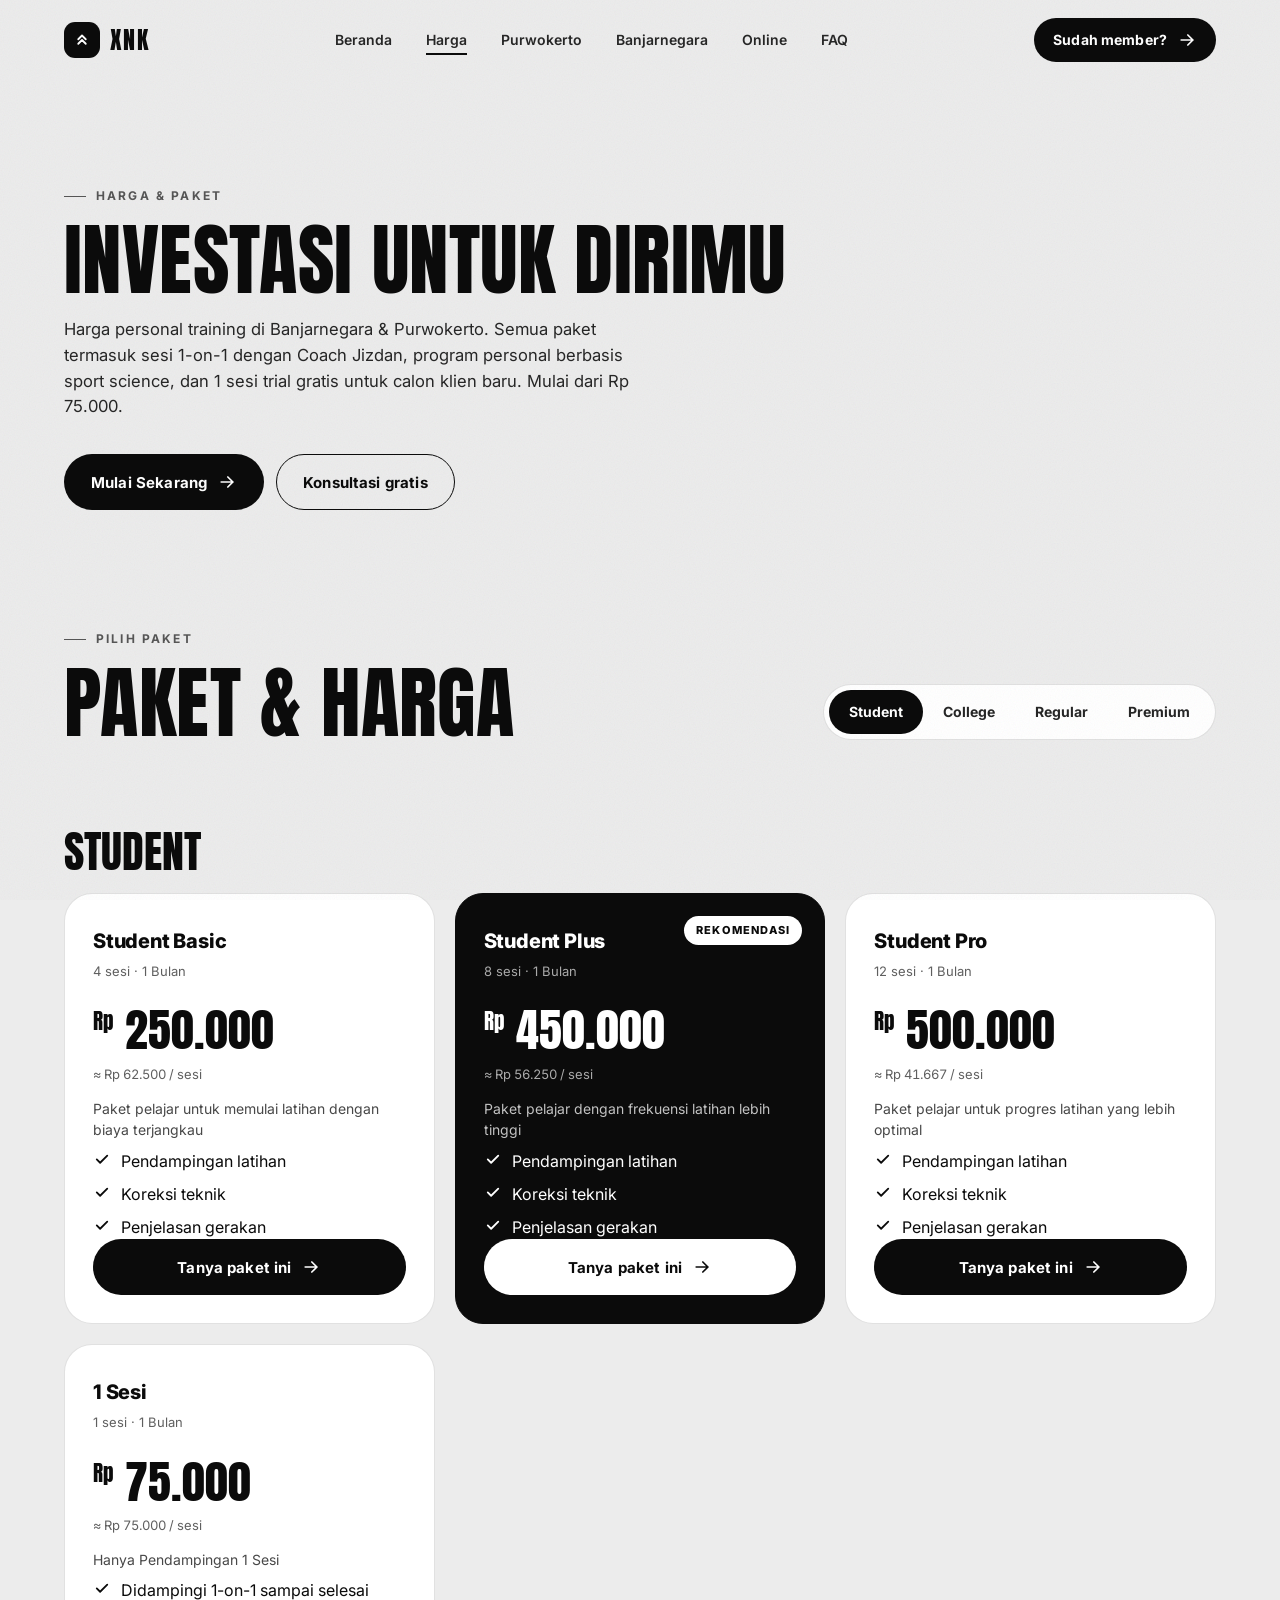
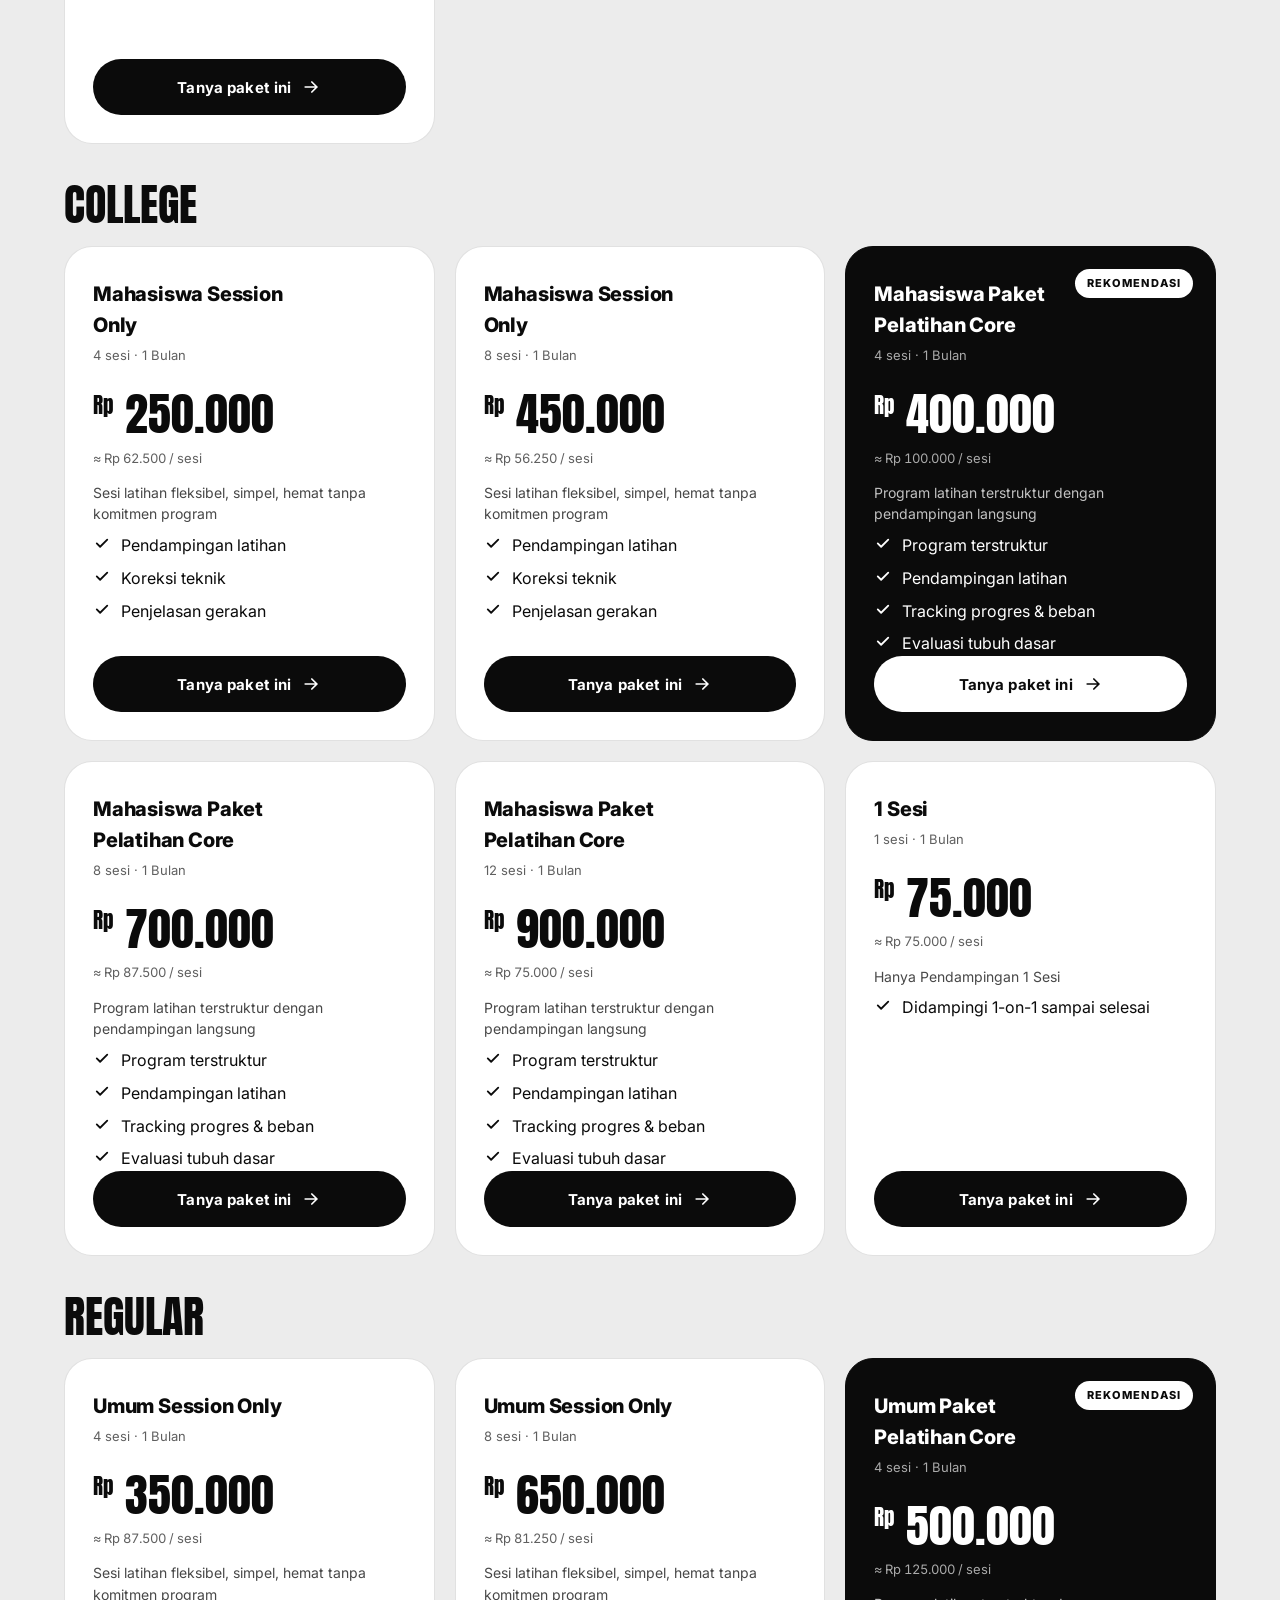
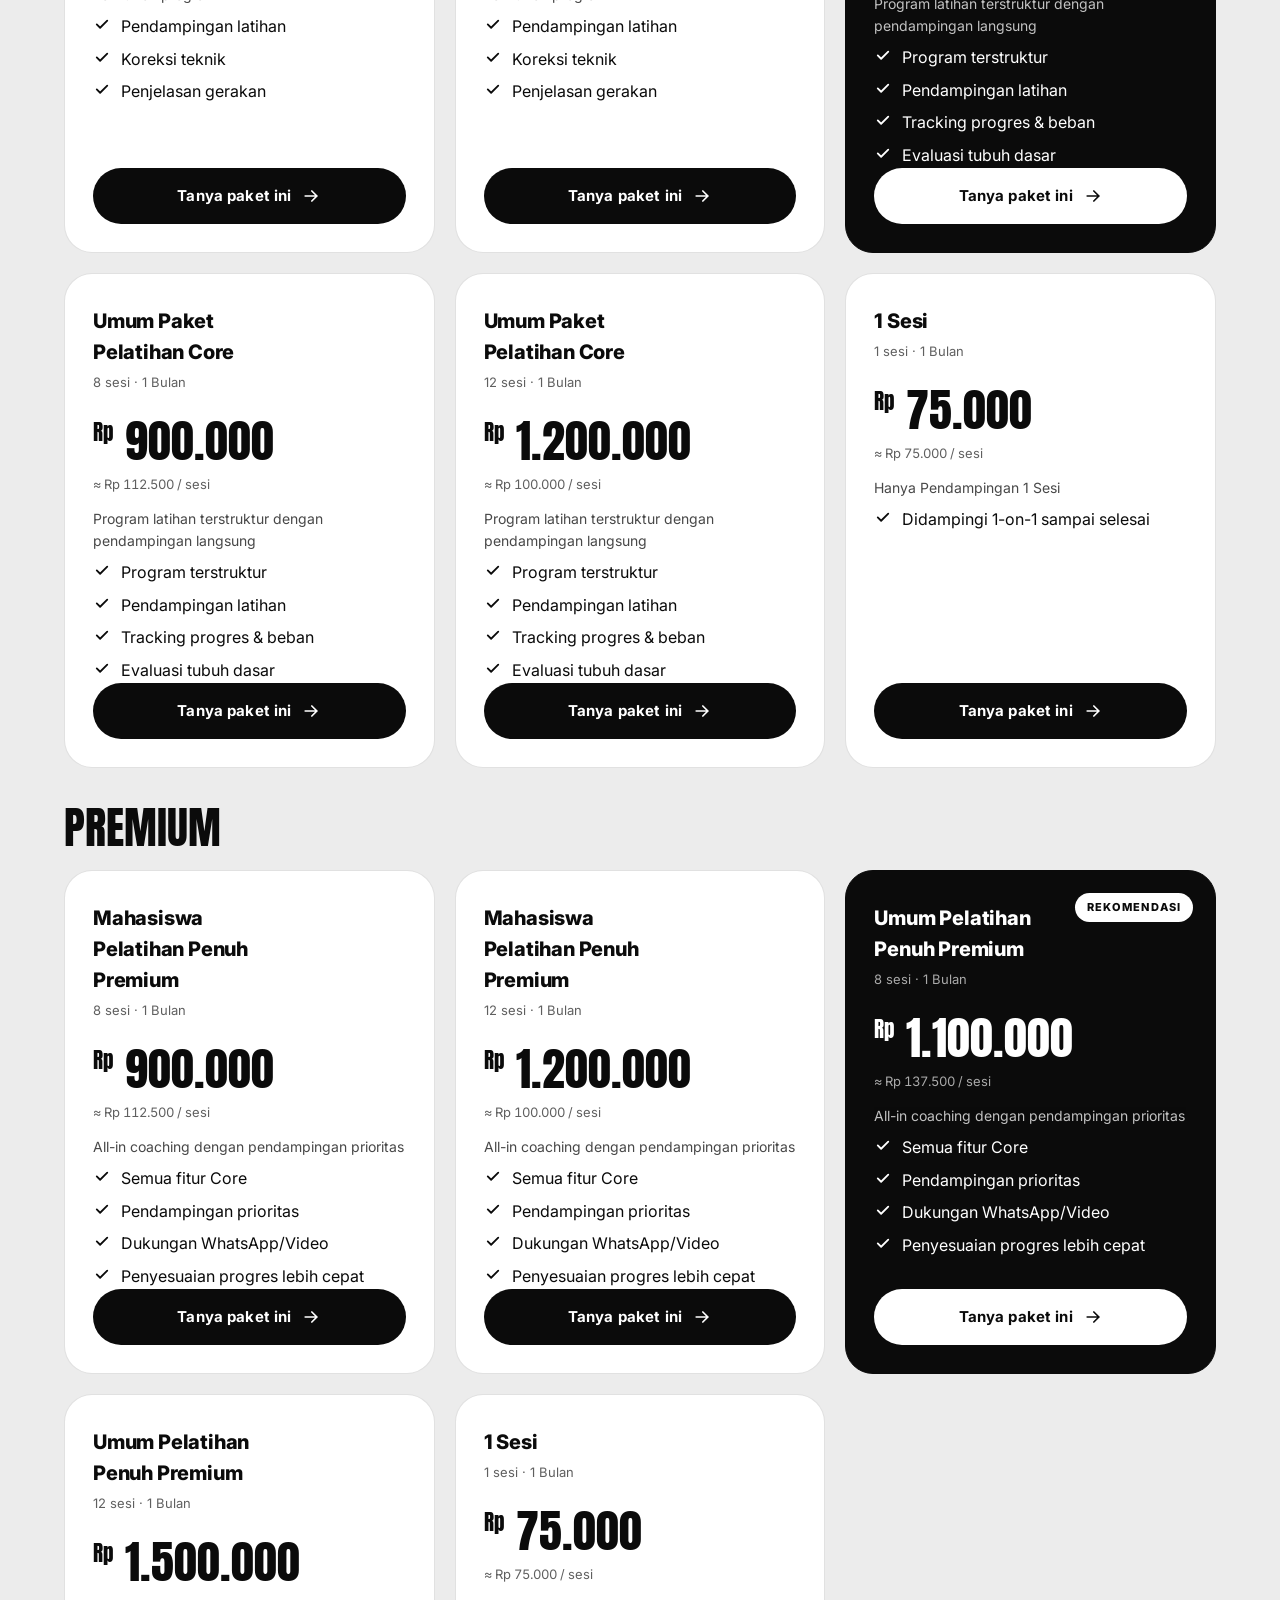
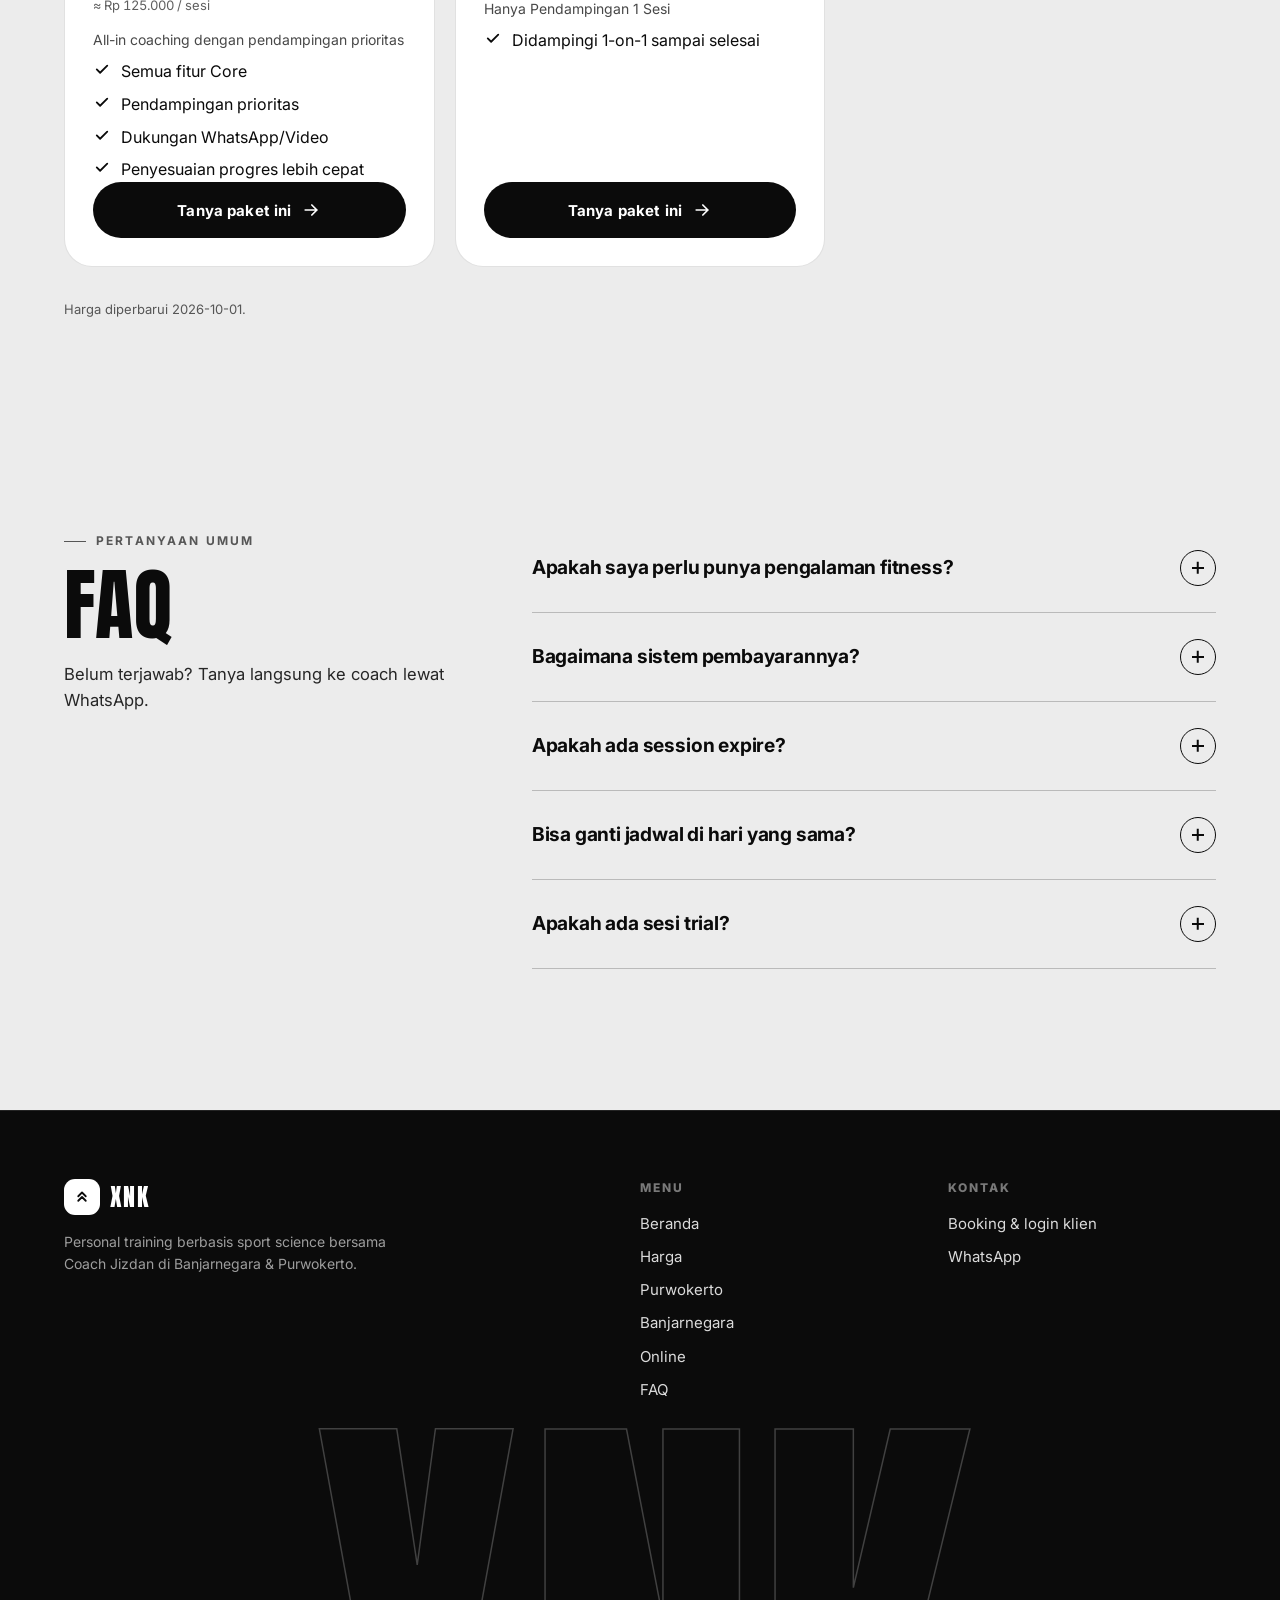
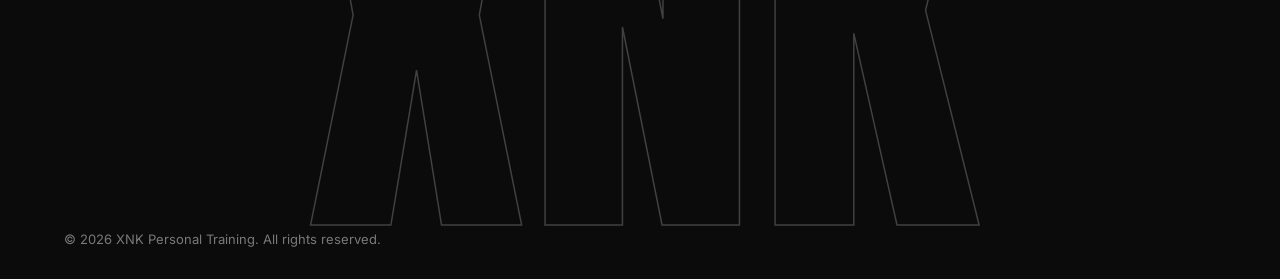
==== harga/index.html @ 34ed3871 "Add Wellness Gym (Purwokerto) as the training location Address from the Google listing the owner sen" ====
<!DOCTYPE html>
<html lang="id">
<head>
<meta charset="UTF-8">
<meta name="viewport" content="width=device-width, initial-scale=1, viewport-fit=cover">
<title>Harga Personal Training Banjarnegara &amp; Purwokerto · XNK Personal Training</title>
<meta name="description" content="Daftar harga paket personal training Coach Jizdan di Banjarnegara &amp; Purwokerto, mulai Rp 75.000. Termasuk 1 sesi trial gratis.">
<link rel="canonical" href="https://xnkbooking.my.id/harga/">
<meta name="robots" content="index, follow, max-image-preview:large">
<meta name="theme-color" content="#ECECEC">
<meta property="og:type" content="website">
<meta property="og:site_name" content="XNK Personal Training">
<meta property="og:locale" content="id_ID">
<meta property="og:url" content="https://xnkbooking.my.id/harga/">
<meta property="og:title" content="Harga Personal Training Banjarnegara &amp; Purwokerto · XNK Personal Training">
<meta property="og:description" content="Daftar harga paket personal training Coach Jizdan di Banjarnegara &amp; Purwokerto, mulai Rp 75.000. Termasuk 1 sesi trial gratis.">
<meta property="og:image" content="https://xnkbooking.my.id/img/og.jpg">
<meta name="twitter:card" content="summary_large_image">
<link rel="icon" href="/favicon.ico" sizes="16x16 32x32 48x48">
<link rel="apple-touch-icon" href="/apple-touch-icon.png">
<link rel="preconnect" href="https://fonts.googleapis.com">
<link rel="preconnect" href="https://fonts.gstatic.com" crossorigin>
<link href="https://fonts.googleapis.com/css2?family=Anton&family=Inter:wght@400;500;600;700;800;900&display=swap" rel="stylesheet">
<link rel="stylesheet" href="/site.css">
<script type="application/ld+json">{"@context":"https://schema.org","@type":"ProfessionalService","@id":"https://xnkbooking.my.id/#business","name":"XNK Personal Training","alternateName":"Coach Jizdan · Personal Trainer","url":"https://xnkbooking.my.id/","image":"https://xnkbooking.my.id/img/og.jpg","logo":"https://xnkbooking.my.id/icon-192.png","telephone":"+6288221254305","description":"Personal trainer berbasis sport science di Banjarnegara & Purwokerto: fat loss, muscle building, strength & conditioning, sports performance. 1 sesi trial gratis.","areaServed":[{"@type":"City","name":"Banjarnegara"},{"@type":"City","name":"Purwokerto"}],"inLanguage":"id","priceRange":"Rp","founder":{"@type":"Person","@id":"https://xnkbooking.my.id/#coach","name":"Coach Jizdan","legalName":"Yandura Jizdan Hasya Husnayain","alternateName":["Coach Jizdan","Jizdan"],"jobTitle":"Personal Trainer","knowsAbout":["Fat Loss","Muscle Building","Strength & Conditioning","Sports Performance","Personal training","Pencak silat","Pendidikan jasmani"],"sameAs":["https://www.instagram.com/jiz.dan/"],"alumniOf":{"@type":"CollegeOrUniversity","name":"Universitas Jenderal Soedirman","sameAs":"https://www.unsoed.ac.id/"},"award":"Juara 2 Senam Virtual UMPP 2023, kategori grup putra (aerobik lagu bebas)","subjectOf":[{"@type":"WebPage","name":"UNSOED: Delegasi UNSOED raih prestasi Senam Virtual 2023","url":"https://old.unsoed.ac.id/id/delegasi-unsoed-raih-prestasi-senam-virtual-2023"},{"@type":"WebPage","name":"ANTARA Jateng: Mahasiswa Unsoed Purwokerto raih prestasi Senam Virtual 2023","url":"https://jateng.antaranews.co/berita/487353/mahaiswa-unsoed-purwokerto-raih-prestasi-senam-virtual-2023"}]},"makesOffer":[{"@type":"Offer","itemOffered":{"@type":"Service","name":"Fat Loss"}},{"@type":"Offer","itemOffered":{"@type":"Service","name":"Muscle Building"}},{"@type":"Offer","itemOffered":{"@type":"Service","name":"Strength & Conditioning"}},{"@type":"Offer","itemOffered":{"@type":"Service","name":"Sports Performance"}}],"sameAs":["https://www.instagram.com/jiz.dan/"],"knowsLanguage":"id","location":[{"@type":"Place","name":"Wellness Gym","address":{"@type":"PostalAddress","streetAddress":"Jl. Jatisari No.24, Karangmiri, Sumampir, Purwokerto Utara, Kabupaten Banyumas","addressLocality":"Purwokerto","addressRegion":"Jawa Tengah","addressCountry":"ID","postalCode":"53125"}}],"hasOfferCatalog":{"@type":"OfferCatalog","name":"Paket Personal Training","url":"https://xnkbooking.my.id/harga/","itemListElement":[{"@type":"OfferCatalog","name":"Student","itemListElement":[{"@type":"Offer","name":"Student Basic","price":"250000","priceCurrency":"IDR","url":"https://xnkbooking.my.id/harga/#STUDENT_BASIC","availability":"https://schema.org/InStock","description":"Paket pelajar untuk memulai latihan dengan biaya terjangkau"},{"@type":"Offer","name":"Student Plus","price":"450000","priceCurrency":"IDR","url":"https://xnkbooking.my.id/harga/#STUDENT_PLUS","availability":"https://schema.org/InStock","description":"Paket pelajar dengan frekuensi latihan lebih tinggi"},{"@type":"Offer","name":"Student Pro","price":"500000","priceCurrency":"IDR","url":"https://xnkbooking.my.id/harga/#STUDENT_PRO","availability":"https://schema.org/InStock","description":"Paket pelajar untuk progres latihan yang lebih optimal"},{"@type":"Offer","name":"1 Sesi","price":"75000","priceCurrency":"IDR","url":"https://xnkbooking.my.id/harga/#STUDENT_1S","availability":"https://schema.org/InStock","description":"Hanya Pendampingan 1 Sesi"}]},{"@type":"OfferCatalog","name":"College","itemListElement":[{"@type":"Offer","name":"Mahasiswa Session Only","price":"250000","priceCurrency":"IDR","url":"https://xnkbooking.my.id/harga/#PT001","availability":"https://schema.org/InStock","description":"Sesi latihan fleksibel, simpel, hemat tanpa komitmen program"},{"@type":"Offer","name":"Mahasiswa Session Only","price":"450000","priceCurrency":"IDR","url":"https://xnkbooking.my.id/harga/#PT002","availability":"https://schema.org/InStock","description":"Sesi latihan fleksibel, simpel, hemat tanpa komitmen program"},{"@type":"Offer","name":"Mahasiswa Paket Pelatihan Core","price":"400000","priceCurrency":"IDR","url":"https://xnkbooking.my.id/harga/#PT005","availability":"https://schema.org/InStock","description":"Program latihan terstruktur dengan pendampingan langsung"},{"@type":"Offer","name":"Mahasiswa Paket Pelatihan Core","price":"700000","priceCurrency":"IDR","url":"https://xnkbooking.my.id/harga/#PT006","availability":"https://schema.org/InStock","description":"Program latihan terstruktur dengan pendampingan langsung"},{"@type":"Offer","name":"Mahasiswa Paket Pelatihan Core","price":"900000","priceCurrency":"IDR","url":"https://xnkbooking.my.id/harga/#PT007","availability":"https://schema.org/InStock","description":"Program latihan terstruktur dengan pendampingan langsung"},{"@type":"Offer","name":"1 Sesi","price":"75000","priceCurrency":"IDR","url":"https://xnkbooking.my.id/harga/#PT_1S","availability":"https://schema.org/InStock","description":"Hanya Pendampingan 1 Sesi"}]},{"@type":"OfferCatalog","name":"Regular","itemListElement":[{"@type":"Offer","name":"Umum Session Only","price":"350000","priceCurrency":"IDR","url":"https://xnkbooking.my.id/harga/#PT003","availability":"https://schema.org/InStock","description":"Sesi latihan fleksibel, simpel, hemat tanpa komitmen program"},{"@type":"Offer","name":"Umum Session Only","price":"650000","priceCurrency":"IDR","url":"https://xnkbooking.my.id/harga/#PT004","availability":"https://schema.org/InStock","description":"Sesi latihan fleksibel, simpel, hemat tanpa komitmen program"},{"@type":"Offer","name":"Umum Paket Pelatihan Core","price":"500000","priceCurrency":"IDR","url":"https://xnkbooking.my.id/harga/#PT008","availability":"https://schema.org/InStock","description":"Program latihan terstruktur dengan pendampingan langsung"},{"@type":"Offer","name":"Umum Paket Pelatihan Core","price":"900000","priceCurrency":"IDR","url":"https://xnkbooking.my.id/harga/#PT009","availability":"https://schema.org/InStock","description":"Program latihan terstruktur dengan pendampingan langsung"},{"@type":"Offer","name":"Umum Paket Pelatihan Core","price":"1200000","priceCurrency":"IDR","url":"https://xnkbooking.my.id/harga/#PT010","availability":"https://schema.org/InStock","description":"Program latihan terstruktur dengan pendampingan langsung"},{"@type":"Offer","name":"1 Sesi","price":"75000","priceCurrency":"IDR","url":"https://xnkbooking.my.id/harga/#PT_1SR","availability":"https://schema.org/InStock","description":"Hanya Pendampingan 1 Sesi"}]},{"@type":"OfferCatalog","name":"Premium","itemListElement":[{"@type":"Offer","name":"Mahasiswa Pelatihan Penuh Premium","price":"900000","priceCurrency":"IDR","url":"https://xnkbooking.my.id/harga/#PT011","availability":"https://schema.org/InStock","description":"All-in coaching dengan pendampingan prioritas"},{"@type":"Offer","name":"Mahasiswa Pelatihan Penuh Premium","price":"1200000","priceCurrency":"IDR","url":"https://xnkbooking.my.id/harga/#PT012","availability":"https://schema.org/InStock","description":"All-in coaching dengan pendampingan prioritas"},{"@type":"Offer","name":"Umum Pelatihan Penuh Premium","price":"1100000","priceCurrency":"IDR","url":"https://xnkbooking.my.id/harga/#PT013","availability":"https://schema.org/InStock","description":"All-in coaching dengan pendampingan prioritas"},{"@type":"Offer","name":"Umum Pelatihan Penuh Premium","price":"1500000","priceCurrency":"IDR","url":"https://xnkbooking.my.id/harga/#PT014","availability":"https://schema.org/InStock","description":"All-in coaching dengan pendampingan prioritas"},{"@type":"Offer","name":"1 Sesi","price":"75000","priceCurrency":"IDR","url":"https://xnkbooking.my.id/harga/#PT_1SP","availability":"https://schema.org/InStock","description":"Hanya Pendampingan 1 Sesi"}]}]}}</script>
<script type="application/ld+json">{"@context":"https://schema.org","@type":"BreadcrumbList","itemListElement":[{"@type":"ListItem","position":1,"name":"Beranda","item":"https://xnkbooking.my.id/"},{"@type":"ListItem","position":2,"name":"Harga","item":"https://xnkbooking.my.id/harga/"}]}</script>
<script type="application/ld+json">{"@context":"https://schema.org","@type":"FAQPage","mainEntity":[{"@type":"Question","name":"Apakah saya perlu punya pengalaman fitness?","acceptedAnswer":{"@type":"Answer","text":"Tidak sama sekali! Program kami dirancang untuk semua level, dari pemula total hingga atlet. Coach akan menyesuaikan intensitas dan kompleksitas latihan sesuai kemampuanmu."}},{"@type":"Question","name":"Bagaimana sistem pembayarannya?","acceptedAnswer":{"@type":"Answer","text":"Pembayaran dilakukan di awal per paket (bukan per sesi). Kami menerima transfer bank (BRI), e-wallet (DANA) & cash. Setelah pembayaran dikonfirmasi, sesi kamu aktif dan bisa langsung booking jadwal."}},{"@type":"Question","name":"Apakah ada session expire?","acceptedAnswer":{"@type":"Answer","text":"Ya, setiap paket memiliki masa berlaku 1 bulan. Tapi tenang, kami selalu ingatkan via WhatsApp sebelum masa berlaku habis!"}},{"@type":"Question","name":"Bisa ganti jadwal di hari yang sama?","acceptedAnswer":{"@type":"Answer","text":"Bisa! Kami mengerti ada keadaan darurat. Cukup hubungi coach via WhatsApp minimal 2 jam sebelum sesi untuk reschedule tanpa penalti."}},{"@type":"Question","name":"Apakah ada sesi trial?","acceptedAnswer":{"@type":"Answer","text":"Ada! Kami menyediakan 1 sesi trial gratis untuk kamu yang ingin merasakan latihan bersama coach sebelum memutuskan. Klik \"Mulai Sekarang\" untuk menjadwalkan trial."}}]}</script>
</head>
<body>
<header class="nav" id="nav"><a class="logo" href="/" aria-label="XNK, beranda"><span class="logo-mark"><svg viewBox="0 0 24 24" fill="none" stroke="#fff" stroke-width="2.4" stroke-linecap="round" stroke-linejoin="round"><path d="M7 11l5-5 5 5M7 17l5-5 5 5"/></svg></span><span class="logo-word">XNK</span></a><nav class="nav-links" aria-label="Menu"><a class="nav-link" href="/">Beranda</a><a class="nav-link" aria-current="page" href="/harga/">Harga</a><a class="nav-link" href="/personal-trainer-purwokerto/">Purwokerto</a><a class="nav-link" href="/personal-trainer-banjarnegara/">Banjarnegara</a><a class="nav-link" href="/personal-trainer-online/">Online</a><a class="nav-link" href="/harga/#faq">FAQ</a></nav><a class="btn btn-dark btn-sm nav-cta" href="https://book.xnkbooking.my.id/">Sudah member?<svg class="icon arr" viewBox="0 0 24 24" fill="none" stroke="currentColor" stroke-width="2" stroke-linecap="round"><path d="M5 12h14M13 6l6 6-6 6"/></svg></a><button type="button" class="burger" id="burger" aria-label="Buka menu" aria-expanded="false" aria-controls="m-menu"><span></span><span></span></button></header>
<div class="m-menu" id="m-menu" aria-hidden="true"><nav class="m-menu-links" aria-label="Menu"><a href="/"><small>01</small>Beranda</a><a href="/harga/"><small>02</small>Harga</a><a href="/personal-trainer-purwokerto/"><small>03</small>Purwokerto</a><a href="/personal-trainer-banjarnegara/"><small>04</small>Banjarnegara</a><a href="/personal-trainer-online/"><small>05</small>Online</a><a href="/harga/#faq"><small>06</small>FAQ</a></nav><div class="m-menu-foot"><a class="btn btn-light btn-block" href="https://book.xnkbooking.my.id/">Mulai Sekarang</a><a class="m-menu-wa" href="https://wa.me/6288221254305?text=Halo%20Coach%20Jizdan%2C%20saya%20mau%20tanya%20program%20personal%20training." rel="noopener">Chat WhatsApp →</a></div></div>
<main>
<section class="sec sec-hero"><div class="wrap"><p class="eyebrow">Harga &amp; Paket</p><h1 class="h2">Investasi untuk dirimu</h1><p class="lead">Harga personal training di Banjarnegara &amp; Purwokerto. Semua paket termasuk sesi 1-on-1 dengan Coach Jizdan, program personal berbasis sport science, dan 1 sesi trial gratis untuk calon klien baru. Mulai dari Rp 75.000.</p><div class="hero-actions"><a class="btn btn-dark" href="https://book.xnkbooking.my.id/">Mulai Sekarang<svg class="icon arr" viewBox="0 0 24 24" fill="none" stroke="currentColor" stroke-width="2" stroke-linecap="round"><path d="M5 12h14M13 6l6 6-6 6"/></svg></a><a class="btn btn-line" href="https://wa.me/6288221254305?text=Halo%20Coach%20Jizdan%2C%20saya%20mau%20konsultasi%20paket%20personal%20training." rel="noopener">Konsultasi gratis</a></div></div></section><section class="sec sec-paket" id="paket"><div class="wrap"><div class="sec-head-row"><div><p class="eyebrow">Pilih Paket</p><h2 class="h2">Paket &amp; harga</h2></div><div class="seg" role="navigation" aria-label="Kategori paket"><a class="toggle-btn active" href="#kategori-student">Student</a><a class="toggle-btn" href="#kategori-college">College</a><a class="toggle-btn" href="#kategori-regular">Regular</a><a class="toggle-btn" href="#kategori-premium">Premium</a></div></div><div class="cat" id="kategori-student"><h2 class="cat-h">Student</h2><div class="price-track"><article class="price" id="STUDENT_BASIC"><h3 class="price-name">Student Basic</h3><p class="price-meta">4 sesi · 1 Bulan</p><p class="price-amt"><small>Rp</small> 250.000</p><p class="price-per">≈ Rp 62.500 / sesi</p><p class="price-desc">Paket pelajar untuk memulai latihan dengan biaya terjangkau</p><ul class="price-list"><li><svg viewBox="0 0 24 24" fill="none" stroke="currentColor" stroke-width="2.4" stroke-linecap="round" stroke-linejoin="round"><path d="M5 12.5l4.5 4.5L19 7.5"/></svg><span>Pendampingan latihan</span></li><li><svg viewBox="0 0 24 24" fill="none" stroke="currentColor" stroke-width="2.4" stroke-linecap="round" stroke-linejoin="round"><path d="M5 12.5l4.5 4.5L19 7.5"/></svg><span>Koreksi teknik</span></li><li><svg viewBox="0 0 24 24" fill="none" stroke="currentColor" stroke-width="2.4" stroke-linecap="round" stroke-linejoin="round"><path d="M5 12.5l4.5 4.5L19 7.5"/></svg><span>Penjelasan gerakan</span></li></ul><a class="btn btn-dark" href="https://wa.me/6288221254305?text=Halo%20Coach%20Jizdan%2C%20saya%20tertarik%20paket%20Student%20Basic." rel="noopener">Tanya paket ini<svg class="icon arr" viewBox="0 0 24 24" fill="none" stroke="currentColor" stroke-width="2" stroke-linecap="round"><path d="M5 12h14M13 6l6 6-6 6"/></svg></a></article><article class="price featured" id="STUDENT_PLUS"><span class="price-badge">Rekomendasi</span><h3 class="price-name">Student Plus</h3><p class="price-meta">8 sesi · 1 Bulan</p><p class="price-amt"><small>Rp</small> 450.000</p><p class="price-per">≈ Rp 56.250 / sesi</p><p class="price-desc">Paket pelajar dengan frekuensi latihan lebih tinggi</p><ul class="price-list"><li><svg viewBox="0 0 24 24" fill="none" stroke="currentColor" stroke-width="2.4" stroke-linecap="round" stroke-linejoin="round"><path d="M5 12.5l4.5 4.5L19 7.5"/></svg><span>Pendampingan latihan</span></li><li><svg viewBox="0 0 24 24" fill="none" stroke="currentColor" stroke-width="2.4" stroke-linecap="round" stroke-linejoin="round"><path d="M5 12.5l4.5 4.5L19 7.5"/></svg><span>Koreksi teknik</span></li><li><svg viewBox="0 0 24 24" fill="none" stroke="currentColor" stroke-width="2.4" stroke-linecap="round" stroke-linejoin="round"><path d="M5 12.5l4.5 4.5L19 7.5"/></svg><span>Penjelasan gerakan</span></li></ul><a class="btn btn-light" href="https://wa.me/6288221254305?text=Halo%20Coach%20Jizdan%2C%20saya%20tertarik%20paket%20Student%20Plus." rel="noopener">Tanya paket ini<svg class="icon arr" viewBox="0 0 24 24" fill="none" stroke="currentColor" stroke-width="2" stroke-linecap="round"><path d="M5 12h14M13 6l6 6-6 6"/></svg></a></article><article class="price" id="STUDENT_PRO"><h3 class="price-name">Student Pro</h3><p class="price-meta">12 sesi · 1 Bulan</p><p class="price-amt"><small>Rp</small> 500.000</p><p class="price-per">≈ Rp 41.667 / sesi</p><p class="price-desc">Paket pelajar untuk progres latihan yang lebih optimal</p><ul class="price-list"><li><svg viewBox="0 0 24 24" fill="none" stroke="currentColor" stroke-width="2.4" stroke-linecap="round" stroke-linejoin="round"><path d="M5 12.5l4.5 4.5L19 7.5"/></svg><span>Pendampingan latihan</span></li><li><svg viewBox="0 0 24 24" fill="none" stroke="currentColor" stroke-width="2.4" stroke-linecap="round" stroke-linejoin="round"><path d="M5 12.5l4.5 4.5L19 7.5"/></svg><span>Koreksi teknik</span></li><li><svg viewBox="0 0 24 24" fill="none" stroke="currentColor" stroke-width="2.4" stroke-linecap="round" stroke-linejoin="round"><path d="M5 12.5l4.5 4.5L19 7.5"/></svg><span>Penjelasan gerakan</span></li></ul><a class="btn btn-dark" href="https://wa.me/6288221254305?text=Halo%20Coach%20Jizdan%2C%20saya%20tertarik%20paket%20Student%20Pro." rel="noopener">Tanya paket ini<svg class="icon arr" viewBox="0 0 24 24" fill="none" stroke="currentColor" stroke-width="2" stroke-linecap="round"><path d="M5 12h14M13 6l6 6-6 6"/></svg></a></article><article class="price" id="STUDENT_1S"><h3 class="price-name">1 Sesi</h3><p class="price-meta">1 sesi · 1 Bulan</p><p class="price-amt"><small>Rp</small> 75.000</p><p class="price-per">≈ Rp 75.000 / sesi</p><p class="price-desc">Hanya Pendampingan 1 Sesi</p><ul class="price-list"><li><svg viewBox="0 0 24 24" fill="none" stroke="currentColor" stroke-width="2.4" stroke-linecap="round" stroke-linejoin="round"><path d="M5 12.5l4.5 4.5L19 7.5"/></svg><span>Didampingi 1-on-1 sampai selesai</span></li></ul><a class="btn btn-dark" href="https://wa.me/6288221254305?text=Halo%20Coach%20Jizdan%2C%20saya%20tertarik%20paket%201%20Sesi." rel="noopener">Tanya paket ini<svg class="icon arr" viewBox="0 0 24 24" fill="none" stroke="currentColor" stroke-width="2" stroke-linecap="round"><path d="M5 12h14M13 6l6 6-6 6"/></svg></a></article></div></div><div class="cat" id="kategori-college"><h2 class="cat-h">College</h2><div class="price-track"><article class="price" id="PT001"><h3 class="price-name">Mahasiswa Session Only</h3><p class="price-meta">4 sesi · 1 Bulan</p><p class="price-amt"><small>Rp</small> 250.000</p><p class="price-per">≈ Rp 62.500 / sesi</p><p class="price-desc">Sesi latihan fleksibel, simpel, hemat tanpa komitmen program</p><ul class="price-list"><li><svg viewBox="0 0 24 24" fill="none" stroke="currentColor" stroke-width="2.4" stroke-linecap="round" stroke-linejoin="round"><path d="M5 12.5l4.5 4.5L19 7.5"/></svg><span>Pendampingan latihan</span></li><li><svg viewBox="0 0 24 24" fill="none" stroke="currentColor" stroke-width="2.4" stroke-linecap="round" stroke-linejoin="round"><path d="M5 12.5l4.5 4.5L19 7.5"/></svg><span>Koreksi teknik</span></li><li><svg viewBox="0 0 24 24" fill="none" stroke="currentColor" stroke-width="2.4" stroke-linecap="round" stroke-linejoin="round"><path d="M5 12.5l4.5 4.5L19 7.5"/></svg><span>Penjelasan gerakan</span></li></ul><a class="btn btn-dark" href="https://wa.me/6288221254305?text=Halo%20Coach%20Jizdan%2C%20saya%20tertarik%20paket%20Mahasiswa%20Session%20Only." rel="noopener">Tanya paket ini<svg class="icon arr" viewBox="0 0 24 24" fill="none" stroke="currentColor" stroke-width="2" stroke-linecap="round"><path d="M5 12h14M13 6l6 6-6 6"/></svg></a></article><article class="price" id="PT002"><h3 class="price-name">Mahasiswa Session Only</h3><p class="price-meta">8 sesi · 1 Bulan</p><p class="price-amt"><small>Rp</small> 450.000</p><p class="price-per">≈ Rp 56.250 / sesi</p><p class="price-desc">Sesi latihan fleksibel, simpel, hemat tanpa komitmen program</p><ul class="price-list"><li><svg viewBox="0 0 24 24" fill="none" stroke="currentColor" stroke-width="2.4" stroke-linecap="round" stroke-linejoin="round"><path d="M5 12.5l4.5 4.5L19 7.5"/></svg><span>Pendampingan latihan</span></li><li><svg viewBox="0 0 24 24" fill="none" stroke="currentColor" stroke-width="2.4" stroke-linecap="round" stroke-linejoin="round"><path d="M5 12.5l4.5 4.5L19 7.5"/></svg><span>Koreksi teknik</span></li><li><svg viewBox="0 0 24 24" fill="none" stroke="currentColor" stroke-width="2.4" stroke-linecap="round" stroke-linejoin="round"><path d="M5 12.5l4.5 4.5L19 7.5"/></svg><span>Penjelasan gerakan</span></li></ul><a class="btn btn-dark" href="https://wa.me/6288221254305?text=Halo%20Coach%20Jizdan%2C%20saya%20tertarik%20paket%20Mahasiswa%20Session%20Only." rel="noopener">Tanya paket ini<svg class="icon arr" viewBox="0 0 24 24" fill="none" stroke="currentColor" stroke-width="2" stroke-linecap="round"><path d="M5 12h14M13 6l6 6-6 6"/></svg></a></article><article class="price featured" id="PT005"><span class="price-badge">Rekomendasi</span><h3 class="price-name">Mahasiswa Paket Pelatihan Core</h3><p class="price-meta">4 sesi · 1 Bulan</p><p class="price-amt"><small>Rp</small> 400.000</p><p class="price-per">≈ Rp 100.000 / sesi</p><p class="price-desc">Program latihan terstruktur dengan pendampingan langsung</p><ul class="price-list"><li><svg viewBox="0 0 24 24" fill="none" stroke="currentColor" stroke-width="2.4" stroke-linecap="round" stroke-linejoin="round"><path d="M5 12.5l4.5 4.5L19 7.5"/></svg><span>Program terstruktur</span></li><li><svg viewBox="0 0 24 24" fill="none" stroke="currentColor" stroke-width="2.4" stroke-linecap="round" stroke-linejoin="round"><path d="M5 12.5l4.5 4.5L19 7.5"/></svg><span>Pendampingan latihan</span></li><li><svg viewBox="0 0 24 24" fill="none" stroke="currentColor" stroke-width="2.4" stroke-linecap="round" stroke-linejoin="round"><path d="M5 12.5l4.5 4.5L19 7.5"/></svg><span>Tracking progres &amp; beban</span></li><li><svg viewBox="0 0 24 24" fill="none" stroke="currentColor" stroke-width="2.4" stroke-linecap="round" stroke-linejoin="round"><path d="M5 12.5l4.5 4.5L19 7.5"/></svg><span>Evaluasi tubuh dasar</span></li></ul><a class="btn btn-light" href="https://wa.me/6288221254305?text=Halo%20Coach%20Jizdan%2C%20saya%20tertarik%20paket%20Mahasiswa%20Paket%20Pelatihan%20Core." rel="noopener">Tanya paket ini<svg class="icon arr" viewBox="0 0 24 24" fill="none" stroke="currentColor" stroke-width="2" stroke-linecap="round"><path d="M5 12h14M13 6l6 6-6 6"/></svg></a></article><article class="price" id="PT006"><h3 class="price-name">Mahasiswa Paket Pelatihan Core</h3><p class="price-meta">8 sesi · 1 Bulan</p><p class="price-amt"><small>Rp</small> 700.000</p><p class="price-per">≈ Rp 87.500 / sesi</p><p class="price-desc">Program latihan terstruktur dengan pendampingan langsung</p><ul class="price-list"><li><svg viewBox="0 0 24 24" fill="none" stroke="currentColor" stroke-width="2.4" stroke-linecap="round" stroke-linejoin="round"><path d="M5 12.5l4.5 4.5L19 7.5"/></svg><span>Program terstruktur</span></li><li><svg viewBox="0 0 24 24" fill="none" stroke="currentColor" stroke-width="2.4" stroke-linecap="round" stroke-linejoin="round"><path d="M5 12.5l4.5 4.5L19 7.5"/></svg><span>Pendampingan latihan</span></li><li><svg viewBox="0 0 24 24" fill="none" stroke="currentColor" stroke-width="2.4" stroke-linecap="round" stroke-linejoin="round"><path d="M5 12.5l4.5 4.5L19 7.5"/></svg><span>Tracking progres &amp; beban</span></li><li><svg viewBox="0 0 24 24" fill="none" stroke="currentColor" stroke-width="2.4" stroke-linecap="round" stroke-linejoin="round"><path d="M5 12.5l4.5 4.5L19 7.5"/></svg><span>Evaluasi tubuh dasar</span></li></ul><a class="btn btn-dark" href="https://wa.me/6288221254305?text=Halo%20Coach%20Jizdan%2C%20saya%20tertarik%20paket%20Mahasiswa%20Paket%20Pelatihan%20Core." rel="noopener">Tanya paket ini<svg class="icon arr" viewBox="0 0 24 24" fill="none" stroke="currentColor" stroke-width="2" stroke-linecap="round"><path d="M5 12h14M13 6l6 6-6 6"/></svg></a></article><article class="price" id="PT007"><h3 class="price-name">Mahasiswa Paket Pelatihan Core</h3><p class="price-meta">12 sesi · 1 Bulan</p><p class="price-amt"><small>Rp</small> 900.000</p><p class="price-per">≈ Rp 75.000 / sesi</p><p class="price-desc">Program latihan terstruktur dengan pendampingan langsung</p><ul class="price-list"><li><svg viewBox="0 0 24 24" fill="none" stroke="currentColor" stroke-width="2.4" stroke-linecap="round" stroke-linejoin="round"><path d="M5 12.5l4.5 4.5L19 7.5"/></svg><span>Program terstruktur</span></li><li><svg viewBox="0 0 24 24" fill="none" stroke="currentColor" stroke-width="2.4" stroke-linecap="round" stroke-linejoin="round"><path d="M5 12.5l4.5 4.5L19 7.5"/></svg><span>Pendampingan latihan</span></li><li><svg viewBox="0 0 24 24" fill="none" stroke="currentColor" stroke-width="2.4" stroke-linecap="round" stroke-linejoin="round"><path d="M5 12.5l4.5 4.5L19 7.5"/></svg><span>Tracking progres &amp; beban</span></li><li><svg viewBox="0 0 24 24" fill="none" stroke="currentColor" stroke-width="2.4" stroke-linecap="round" stroke-linejoin="round"><path d="M5 12.5l4.5 4.5L19 7.5"/></svg><span>Evaluasi tubuh dasar</span></li></ul><a class="btn btn-dark" href="https://wa.me/6288221254305?text=Halo%20Coach%20Jizdan%2C%20saya%20tertarik%20paket%20Mahasiswa%20Paket%20Pelatihan%20Core." rel="noopener">Tanya paket ini<svg class="icon arr" viewBox="0 0 24 24" fill="none" stroke="currentColor" stroke-width="2" stroke-linecap="round"><path d="M5 12h14M13 6l6 6-6 6"/></svg></a></article><article class="price" id="PT_1S"><h3 class="price-name">1 Sesi</h3><p class="price-meta">1 sesi · 1 Bulan</p><p class="price-amt"><small>Rp</small> 75.000</p><p class="price-per">≈ Rp 75.000 / sesi</p><p class="price-desc">Hanya Pendampingan 1 Sesi</p><ul class="price-list"><li><svg viewBox="0 0 24 24" fill="none" stroke="currentColor" stroke-width="2.4" stroke-linecap="round" stroke-linejoin="round"><path d="M5 12.5l4.5 4.5L19 7.5"/></svg><span>Didampingi 1-on-1 sampai selesai</span></li></ul><a class="btn btn-dark" href="https://wa.me/6288221254305?text=Halo%20Coach%20Jizdan%2C%20saya%20tertarik%20paket%201%20Sesi." rel="noopener">Tanya paket ini<svg class="icon arr" viewBox="0 0 24 24" fill="none" stroke="currentColor" stroke-width="2" stroke-linecap="round"><path d="M5 12h14M13 6l6 6-6 6"/></svg></a></article></div></div><div class="cat" id="kategori-regular"><h2 class="cat-h">Regular</h2><div class="price-track"><article class="price" id="PT003"><h3 class="price-name">Umum Session Only</h3><p class="price-meta">4 sesi · 1 Bulan</p><p class="price-amt"><small>Rp</small> 350.000</p><p class="price-per">≈ Rp 87.500 / sesi</p><p class="price-desc">Sesi latihan fleksibel, simpel, hemat tanpa komitmen program</p><ul class="price-list"><li><svg viewBox="0 0 24 24" fill="none" stroke="currentColor" stroke-width="2.4" stroke-linecap="round" stroke-linejoin="round"><path d="M5 12.5l4.5 4.5L19 7.5"/></svg><span>Pendampingan latihan</span></li><li><svg viewBox="0 0 24 24" fill="none" stroke="currentColor" stroke-width="2.4" stroke-linecap="round" stroke-linejoin="round"><path d="M5 12.5l4.5 4.5L19 7.5"/></svg><span>Koreksi teknik</span></li><li><svg viewBox="0 0 24 24" fill="none" stroke="currentColor" stroke-width="2.4" stroke-linecap="round" stroke-linejoin="round"><path d="M5 12.5l4.5 4.5L19 7.5"/></svg><span>Penjelasan gerakan</span></li></ul><a class="btn btn-dark" href="https://wa.me/6288221254305?text=Halo%20Coach%20Jizdan%2C%20saya%20tertarik%20paket%20Umum%20Session%20Only." rel="noopener">Tanya paket ini<svg class="icon arr" viewBox="0 0 24 24" fill="none" stroke="currentColor" stroke-width="2" stroke-linecap="round"><path d="M5 12h14M13 6l6 6-6 6"/></svg></a></article><article class="price" id="PT004"><h3 class="price-name">Umum Session Only</h3><p class="price-meta">8 sesi · 1 Bulan</p><p class="price-amt"><small>Rp</small> 650.000</p><p class="price-per">≈ Rp 81.250 / sesi</p><p class="price-desc">Sesi latihan fleksibel, simpel, hemat tanpa komitmen program</p><ul class="price-list"><li><svg viewBox="0 0 24 24" fill="none" stroke="currentColor" stroke-width="2.4" stroke-linecap="round" stroke-linejoin="round"><path d="M5 12.5l4.5 4.5L19 7.5"/></svg><span>Pendampingan latihan</span></li><li><svg viewBox="0 0 24 24" fill="none" stroke="currentColor" stroke-width="2.4" stroke-linecap="round" stroke-linejoin="round"><path d="M5 12.5l4.5 4.5L19 7.5"/></svg><span>Koreksi teknik</span></li><li><svg viewBox="0 0 24 24" fill="none" stroke="currentColor" stroke-width="2.4" stroke-linecap="round" stroke-linejoin="round"><path d="M5 12.5l4.5 4.5L19 7.5"/></svg><span>Penjelasan gerakan</span></li></ul><a class="btn btn-dark" href="https://wa.me/6288221254305?text=Halo%20Coach%20Jizdan%2C%20saya%20tertarik%20paket%20Umum%20Session%20Only." rel="noopener">Tanya paket ini<svg class="icon arr" viewBox="0 0 24 24" fill="none" stroke="currentColor" stroke-width="2" stroke-linecap="round"><path d="M5 12h14M13 6l6 6-6 6"/></svg></a></article><article class="price featured" id="PT008"><span class="price-badge">Rekomendasi</span><h3 class="price-name">Umum Paket Pelatihan Core</h3><p class="price-meta">4 sesi · 1 Bulan</p><p class="price-amt"><small>Rp</small> 500.000</p><p class="price-per">≈ Rp 125.000 / sesi</p><p class="price-desc">Program latihan terstruktur dengan pendampingan langsung</p><ul class="price-list"><li><svg viewBox="0 0 24 24" fill="none" stroke="currentColor" stroke-width="2.4" stroke-linecap="round" stroke-linejoin="round"><path d="M5 12.5l4.5 4.5L19 7.5"/></svg><span>Program terstruktur</span></li><li><svg viewBox="0 0 24 24" fill="none" stroke="currentColor" stroke-width="2.4" stroke-linecap="round" stroke-linejoin="round"><path d="M5 12.5l4.5 4.5L19 7.5"/></svg><span>Pendampingan latihan</span></li><li><svg viewBox="0 0 24 24" fill="none" stroke="currentColor" stroke-width="2.4" stroke-linecap="round" stroke-linejoin="round"><path d="M5 12.5l4.5 4.5L19 7.5"/></svg><span>Tracking progres &amp; beban</span></li><li><svg viewBox="0 0 24 24" fill="none" stroke="currentColor" stroke-width="2.4" stroke-linecap="round" stroke-linejoin="round"><path d="M5 12.5l4.5 4.5L19 7.5"/></svg><span>Evaluasi tubuh dasar</span></li></ul><a class="btn btn-light" href="https://wa.me/6288221254305?text=Halo%20Coach%20Jizdan%2C%20saya%20tertarik%20paket%20Umum%20Paket%20Pelatihan%20Core." rel="noopener">Tanya paket ini<svg class="icon arr" viewBox="0 0 24 24" fill="none" stroke="currentColor" stroke-width="2" stroke-linecap="round"><path d="M5 12h14M13 6l6 6-6 6"/></svg></a></article><article class="price" id="PT009"><h3 class="price-name">Umum Paket Pelatihan Core</h3><p class="price-meta">8 sesi · 1 Bulan</p><p class="price-amt"><small>Rp</small> 900.000</p><p class="price-per">≈ Rp 112.500 / sesi</p><p class="price-desc">Program latihan terstruktur dengan pendampingan langsung</p><ul class="price-list"><li><svg viewBox="0 0 24 24" fill="none" stroke="currentColor" stroke-width="2.4" stroke-linecap="round" stroke-linejoin="round"><path d="M5 12.5l4.5 4.5L19 7.5"/></svg><span>Program terstruktur</span></li><li><svg viewBox="0 0 24 24" fill="none" stroke="currentColor" stroke-width="2.4" stroke-linecap="round" stroke-linejoin="round"><path d="M5 12.5l4.5 4.5L19 7.5"/></svg><span>Pendampingan latihan</span></li><li><svg viewBox="0 0 24 24" fill="none" stroke="currentColor" stroke-width="2.4" stroke-linecap="round" stroke-linejoin="round"><path d="M5 12.5l4.5 4.5L19 7.5"/></svg><span>Tracking progres &amp; beban</span></li><li><svg viewBox="0 0 24 24" fill="none" stroke="currentColor" stroke-width="2.4" stroke-linecap="round" stroke-linejoin="round"><path d="M5 12.5l4.5 4.5L19 7.5"/></svg><span>Evaluasi tubuh dasar</span></li></ul><a class="btn btn-dark" href="https://wa.me/6288221254305?text=Halo%20Coach%20Jizdan%2C%20saya%20tertarik%20paket%20Umum%20Paket%20Pelatihan%20Core." rel="noopener">Tanya paket ini<svg class="icon arr" viewBox="0 0 24 24" fill="none" stroke="currentColor" stroke-width="2" stroke-linecap="round"><path d="M5 12h14M13 6l6 6-6 6"/></svg></a></article><article class="price" id="PT010"><h3 class="price-name">Umum Paket Pelatihan Core</h3><p class="price-meta">12 sesi · 1 Bulan</p><p class="price-amt"><small>Rp</small> 1.200.000</p><p class="price-per">≈ Rp 100.000 / sesi</p><p class="price-desc">Program latihan terstruktur dengan pendampingan langsung</p><ul class="price-list"><li><svg viewBox="0 0 24 24" fill="none" stroke="currentColor" stroke-width="2.4" stroke-linecap="round" stroke-linejoin="round"><path d="M5 12.5l4.5 4.5L19 7.5"/></svg><span>Program terstruktur</span></li><li><svg viewBox="0 0 24 24" fill="none" stroke="currentColor" stroke-width="2.4" stroke-linecap="round" stroke-linejoin="round"><path d="M5 12.5l4.5 4.5L19 7.5"/></svg><span>Pendampingan latihan</span></li><li><svg viewBox="0 0 24 24" fill="none" stroke="currentColor" stroke-width="2.4" stroke-linecap="round" stroke-linejoin="round"><path d="M5 12.5l4.5 4.5L19 7.5"/></svg><span>Tracking progres &amp; beban</span></li><li><svg viewBox="0 0 24 24" fill="none" stroke="currentColor" stroke-width="2.4" stroke-linecap="round" stroke-linejoin="round"><path d="M5 12.5l4.5 4.5L19 7.5"/></svg><span>Evaluasi tubuh dasar</span></li></ul><a class="btn btn-dark" href="https://wa.me/6288221254305?text=Halo%20Coach%20Jizdan%2C%20saya%20tertarik%20paket%20Umum%20Paket%20Pelatihan%20Core." rel="noopener">Tanya paket ini<svg class="icon arr" viewBox="0 0 24 24" fill="none" stroke="currentColor" stroke-width="2" stroke-linecap="round"><path d="M5 12h14M13 6l6 6-6 6"/></svg></a></article><article class="price" id="PT_1SR"><h3 class="price-name">1 Sesi</h3><p class="price-meta">1 sesi · 1 Bulan</p><p class="price-amt"><small>Rp</small> 75.000</p><p class="price-per">≈ Rp 75.000 / sesi</p><p class="price-desc">Hanya Pendampingan 1 Sesi</p><ul class="price-list"><li><svg viewBox="0 0 24 24" fill="none" stroke="currentColor" stroke-width="2.4" stroke-linecap="round" stroke-linejoin="round"><path d="M5 12.5l4.5 4.5L19 7.5"/></svg><span>Didampingi 1-on-1 sampai selesai</span></li></ul><a class="btn btn-dark" href="https://wa.me/6288221254305?text=Halo%20Coach%20Jizdan%2C%20saya%20tertarik%20paket%201%20Sesi." rel="noopener">Tanya paket ini<svg class="icon arr" viewBox="0 0 24 24" fill="none" stroke="currentColor" stroke-width="2" stroke-linecap="round"><path d="M5 12h14M13 6l6 6-6 6"/></svg></a></article></div></div><div class="cat" id="kategori-premium"><h2 class="cat-h">Premium</h2><div class="price-track"><article class="price" id="PT011"><h3 class="price-name">Mahasiswa Pelatihan Penuh Premium</h3><p class="price-meta">8 sesi · 1 Bulan</p><p class="price-amt"><small>Rp</small> 900.000</p><p class="price-per">≈ Rp 112.500 / sesi</p><p class="price-desc">All-in coaching dengan pendampingan prioritas</p><ul class="price-list"><li><svg viewBox="0 0 24 24" fill="none" stroke="currentColor" stroke-width="2.4" stroke-linecap="round" stroke-linejoin="round"><path d="M5 12.5l4.5 4.5L19 7.5"/></svg><span>Semua fitur Core</span></li><li><svg viewBox="0 0 24 24" fill="none" stroke="currentColor" stroke-width="2.4" stroke-linecap="round" stroke-linejoin="round"><path d="M5 12.5l4.5 4.5L19 7.5"/></svg><span>Pendampingan prioritas</span></li><li><svg viewBox="0 0 24 24" fill="none" stroke="currentColor" stroke-width="2.4" stroke-linecap="round" stroke-linejoin="round"><path d="M5 12.5l4.5 4.5L19 7.5"/></svg><span>Dukungan WhatsApp/Video</span></li><li><svg viewBox="0 0 24 24" fill="none" stroke="currentColor" stroke-width="2.4" stroke-linecap="round" stroke-linejoin="round"><path d="M5 12.5l4.5 4.5L19 7.5"/></svg><span>Penyesuaian progres lebih cepat</span></li></ul><a class="btn btn-dark" href="https://wa.me/6288221254305?text=Halo%20Coach%20Jizdan%2C%20saya%20tertarik%20paket%20Mahasiswa%20Pelatihan%20Penuh%20Premium." rel="noopener">Tanya paket ini<svg class="icon arr" viewBox="0 0 24 24" fill="none" stroke="currentColor" stroke-width="2" stroke-linecap="round"><path d="M5 12h14M13 6l6 6-6 6"/></svg></a></article><article class="price" id="PT012"><h3 class="price-name">Mahasiswa Pelatihan Penuh Premium</h3><p class="price-meta">12 sesi · 1 Bulan</p><p class="price-amt"><small>Rp</small> 1.200.000</p><p class="price-per">≈ Rp 100.000 / sesi</p><p class="price-desc">All-in coaching dengan pendampingan prioritas</p><ul class="price-list"><li><svg viewBox="0 0 24 24" fill="none" stroke="currentColor" stroke-width="2.4" stroke-linecap="round" stroke-linejoin="round"><path d="M5 12.5l4.5 4.5L19 7.5"/></svg><span>Semua fitur Core</span></li><li><svg viewBox="0 0 24 24" fill="none" stroke="currentColor" stroke-width="2.4" stroke-linecap="round" stroke-linejoin="round"><path d="M5 12.5l4.5 4.5L19 7.5"/></svg><span>Pendampingan prioritas</span></li><li><svg viewBox="0 0 24 24" fill="none" stroke="currentColor" stroke-width="2.4" stroke-linecap="round" stroke-linejoin="round"><path d="M5 12.5l4.5 4.5L19 7.5"/></svg><span>Dukungan WhatsApp/Video</span></li><li><svg viewBox="0 0 24 24" fill="none" stroke="currentColor" stroke-width="2.4" stroke-linecap="round" stroke-linejoin="round"><path d="M5 12.5l4.5 4.5L19 7.5"/></svg><span>Penyesuaian progres lebih cepat</span></li></ul><a class="btn btn-dark" href="https://wa.me/6288221254305?text=Halo%20Coach%20Jizdan%2C%20saya%20tertarik%20paket%20Mahasiswa%20Pelatihan%20Penuh%20Premium." rel="noopener">Tanya paket ini<svg class="icon arr" viewBox="0 0 24 24" fill="none" stroke="currentColor" stroke-width="2" stroke-linecap="round"><path d="M5 12h14M13 6l6 6-6 6"/></svg></a></article><article class="price featured" id="PT013"><span class="price-badge">Rekomendasi</span><h3 class="price-name">Umum Pelatihan Penuh Premium</h3><p class="price-meta">8 sesi · 1 Bulan</p><p class="price-amt"><small>Rp</small> 1.100.000</p><p class="price-per">≈ Rp 137.500 / sesi</p><p class="price-desc">All-in coaching dengan pendampingan prioritas</p><ul class="price-list"><li><svg viewBox="0 0 24 24" fill="none" stroke="currentColor" stroke-width="2.4" stroke-linecap="round" stroke-linejoin="round"><path d="M5 12.5l4.5 4.5L19 7.5"/></svg><span>Semua fitur Core</span></li><li><svg viewBox="0 0 24 24" fill="none" stroke="currentColor" stroke-width="2.4" stroke-linecap="round" stroke-linejoin="round"><path d="M5 12.5l4.5 4.5L19 7.5"/></svg><span>Pendampingan prioritas</span></li><li><svg viewBox="0 0 24 24" fill="none" stroke="currentColor" stroke-width="2.4" stroke-linecap="round" stroke-linejoin="round"><path d="M5 12.5l4.5 4.5L19 7.5"/></svg><span>Dukungan WhatsApp/Video</span></li><li><svg viewBox="0 0 24 24" fill="none" stroke="currentColor" stroke-width="2.4" stroke-linecap="round" stroke-linejoin="round"><path d="M5 12.5l4.5 4.5L19 7.5"/></svg><span>Penyesuaian progres lebih cepat</span></li></ul><a class="btn btn-light" href="https://wa.me/6288221254305?text=Halo%20Coach%20Jizdan%2C%20saya%20tertarik%20paket%20Umum%20Pelatihan%20Penuh%20Premium." rel="noopener">Tanya paket ini<svg class="icon arr" viewBox="0 0 24 24" fill="none" stroke="currentColor" stroke-width="2" stroke-linecap="round"><path d="M5 12h14M13 6l6 6-6 6"/></svg></a></article><article class="price" id="PT014"><h3 class="price-name">Umum Pelatihan Penuh Premium</h3><p class="price-meta">12 sesi · 1 Bulan</p><p class="price-amt"><small>Rp</small> 1.500.000</p><p class="price-per">≈ Rp 125.000 / sesi</p><p class="price-desc">All-in coaching dengan pendampingan prioritas</p><ul class="price-list"><li><svg viewBox="0 0 24 24" fill="none" stroke="currentColor" stroke-width="2.4" stroke-linecap="round" stroke-linejoin="round"><path d="M5 12.5l4.5 4.5L19 7.5"/></svg><span>Semua fitur Core</span></li><li><svg viewBox="0 0 24 24" fill="none" stroke="currentColor" stroke-width="2.4" stroke-linecap="round" stroke-linejoin="round"><path d="M5 12.5l4.5 4.5L19 7.5"/></svg><span>Pendampingan prioritas</span></li><li><svg viewBox="0 0 24 24" fill="none" stroke="currentColor" stroke-width="2.4" stroke-linecap="round" stroke-linejoin="round"><path d="M5 12.5l4.5 4.5L19 7.5"/></svg><span>Dukungan WhatsApp/Video</span></li><li><svg viewBox="0 0 24 24" fill="none" stroke="currentColor" stroke-width="2.4" stroke-linecap="round" stroke-linejoin="round"><path d="M5 12.5l4.5 4.5L19 7.5"/></svg><span>Penyesuaian progres lebih cepat</span></li></ul><a class="btn btn-dark" href="https://wa.me/6288221254305?text=Halo%20Coach%20Jizdan%2C%20saya%20tertarik%20paket%20Umum%20Pelatihan%20Penuh%20Premium." rel="noopener">Tanya paket ini<svg class="icon arr" viewBox="0 0 24 24" fill="none" stroke="currentColor" stroke-width="2" stroke-linecap="round"><path d="M5 12h14M13 6l6 6-6 6"/></svg></a></article><article class="price" id="PT_1SP"><h3 class="price-name">1 Sesi</h3><p class="price-meta">1 sesi · 1 Bulan</p><p class="price-amt"><small>Rp</small> 75.000</p><p class="price-per">≈ Rp 75.000 / sesi</p><p class="price-desc">Hanya Pendampingan 1 Sesi</p><ul class="price-list"><li><svg viewBox="0 0 24 24" fill="none" stroke="currentColor" stroke-width="2.4" stroke-linecap="round" stroke-linejoin="round"><path d="M5 12.5l4.5 4.5L19 7.5"/></svg><span>Didampingi 1-on-1 sampai selesai</span></li></ul><a class="btn btn-dark" href="https://wa.me/6288221254305?text=Halo%20Coach%20Jizdan%2C%20saya%20tertarik%20paket%201%20Sesi." rel="noopener">Tanya paket ini<svg class="icon arr" viewBox="0 0 24 24" fill="none" stroke="currentColor" stroke-width="2" stroke-linecap="round"><path d="M5 12h14M13 6l6 6-6 6"/></svg></a></article></div></div><p class="note">Harga diperbarui 2026-10-01.</p></div></section><section class="sec sec-faq" id="faq"><div class="wrap faq-grid"><div><p class="eyebrow">Pertanyaan Umum</p><h2 class="h2">FAQ</h2><p class="lead">Belum terjawab? Tanya langsung ke coach lewat WhatsApp.</p></div><div class="faq-list"><details class="faq-item"><summary class="faq-q">Apakah saya perlu punya pengalaman fitness?<span class="faq-icon" aria-hidden="true"></span></summary><p class="faq-a">Tidak sama sekali! Program kami dirancang untuk semua level, dari pemula total hingga atlet. Coach akan menyesuaikan intensitas dan kompleksitas latihan sesuai kemampuanmu.</p></details><details class="faq-item"><summary class="faq-q">Bagaimana sistem pembayarannya?<span class="faq-icon" aria-hidden="true"></span></summary><p class="faq-a">Pembayaran dilakukan di awal per paket (bukan per sesi). Kami menerima transfer bank (BRI), e-wallet (DANA) &amp; cash. Setelah pembayaran dikonfirmasi, sesi kamu aktif dan bisa langsung booking jadwal.</p></details><details class="faq-item"><summary class="faq-q">Apakah ada session expire?<span class="faq-icon" aria-hidden="true"></span></summary><p class="faq-a">Ya, setiap paket memiliki masa berlaku 1 bulan. Tapi tenang, kami selalu ingatkan via WhatsApp sebelum masa berlaku habis!</p></details><details class="faq-item"><summary class="faq-q">Bisa ganti jadwal di hari yang sama?<span class="faq-icon" aria-hidden="true"></span></summary><p class="faq-a">Bisa! Kami mengerti ada keadaan darurat. Cukup hubungi coach via WhatsApp minimal 2 jam sebelum sesi untuk reschedule tanpa penalti.</p></details><details class="faq-item"><summary class="faq-q">Apakah ada sesi trial?<span class="faq-icon" aria-hidden="true"></span></summary><p class="faq-a">Ada! Kami menyediakan 1 sesi trial gratis untuk kamu yang ingin merasakan latihan bersama coach sebelum memutuskan. Klik &quot;Mulai Sekarang&quot; untuk menjadwalkan trial.</p></details></div></div></section>
</main>
<footer class="footer"><div class="wrap footer-grid"><div class="footer-brand"><span class="logo"><span class="logo-mark logo-mark-light"><svg viewBox="0 0 24 24" fill="none" stroke="#0B0B0B" stroke-width="2.4" stroke-linecap="round" stroke-linejoin="round"><path d="M7 11l5-5 5 5M7 17l5-5 5 5"/></svg></span><span class="logo-word">XNK</span></span><p>Personal training berbasis sport science bersama Coach Jizdan di Banjarnegara &amp; Purwokerto.</p></div><div class="footer-col"><p class="footer-h">Menu</p><a href="/">Beranda</a><a href="/harga/">Harga</a><a href="/personal-trainer-purwokerto/">Purwokerto</a><a href="/personal-trainer-banjarnegara/">Banjarnegara</a><a href="/personal-trainer-online/">Online</a><a href="/harga/#faq">FAQ</a></div><div class="footer-col"><p class="footer-h">Kontak</p><a href="https://book.xnkbooking.my.id/">Booking &amp; login klien</a><a href="https://wa.me/6288221254305?text=Halo%20Coach%20Jizdan%2C%20saya%20mau%20tanya%20program%20personal%20training." rel="noopener">WhatsApp</a></div></div><div class="footer-giant" aria-hidden="true">XNK</div><p class="wrap footer-copy">&copy; 2026 XNK Personal Training. All rights reserved.</p></footer>
<script>(function(){var b=document.getElementById("burger"),n=document.getElementById("nav"),m=document.getElementById("m-menu");function t(o){document.body.classList.toggle("menu-open",o);b.setAttribute("aria-expanded",o);m.setAttribute("aria-hidden",!o);}b.addEventListener("click",function(){t(!document.body.classList.contains("menu-open"));});m.addEventListener("click",function(e){if(e.target.closest("a"))t(false);});function s(){n.classList.toggle("scrolled",window.pageYOffset>20);}window.addEventListener("scroll",s,{passive:true});s();var seg=document.querySelector(".seg");if(seg)seg.addEventListener("click",function(e){var a=e.target.closest(".toggle-btn");if(!a)return;[].forEach.call(seg.children,function(x){x.classList.toggle("active",x===a);});});document.addEventListener("pointermove",function(e){var c=e.target.closest&&e.target.closest(".price");if(!c)return;var r=c.getBoundingClientRect();c.style.setProperty("--mx",(e.clientX-r.left)+"px");c.style.setProperty("--my",(e.clientY-r.top)+"px");});})();</script>
</body>
</html>
---- site.css ----
/* =============================================================================
   /harga and /kelas: same look as the landing ("terang galeri", monochrome).
   Tokens and components are copied from LandingStyle.html (repo XNK). Keep them in step.
   ============================================================================= */
:root {
  --bg: #ECECEC;
  --bg-2: #F4F4F3;
  --paper: #FFFFFF;
  --ink: #0B0B0B;
  --ink-2: #262626;
  --muted: #565656;
  --line: rgba(11, 11, 11, .12);
  --line-2: rgba(11, 11, 11, .22);
  --display: 'Anton', 'Impact', 'Haettenschweiler', 'Arial Narrow Bold', sans-serif;
  --sans: 'Inter', system-ui, -apple-system, 'Segoe UI', Roboto, sans-serif;
  --ease: cubic-bezier(.22, 1, .36, 1);
  --ease-io: cubic-bezier(.76, 0, .24, 1);
  --pad: clamp(20px, 5vw, 72px);
  --maxw: 1320px;
  --r-lg: 28px;
  --r-md: 20px;
  --r-sm: 14px;
  --shadow: 0 30px 60px -30px rgba(11, 11, 11, .35);
}
*, *::before, *::after { box-sizing: border-box; }
html { -webkit-text-size-adjust: 100%; scroll-behavior: smooth; scroll-padding-top: 90px; }
/* Scrollbar halaman tidak terlihat (scroll tetap jalan lewat roda, sentuh, dan keyboard). */
html { scrollbar-width: none; -ms-overflow-style: none; }
html::-webkit-scrollbar, body::-webkit-scrollbar { display: none; width: 0; height: 0; }
body {
  margin: 0; background: var(--bg); color: var(--ink);
  font-family: var(--sans); font-size: 16px; line-height: 1.55;
  -webkit-font-smoothing: antialiased; overflow-x: hidden;
}
@supports (overflow: clip) { html, body { overflow-x: clip; } }
@media (min-width: 1024px) {
  body::after {
    content: ''; position: fixed; inset: 0; pointer-events: none; z-index: 90; opacity: .07; mix-blend-mode: multiply;
    background-image: url("data:image/svg+xml,%3Csvg xmlns='http://www.w3.org/2000/svg' width='160' height='160'%3E%3Cfilter id='n'%3E%3CfeTurbulence type='fractalNoise' baseFrequency='.85' numOctaves='2' stitchTiles='stitch'/%3E%3C/filter%3E%3Crect width='100%25' height='100%25' filter='url(%23n)'/%3E%3C/svg%3E");
  }
}
img { max-width: 100%; display: block; }
button { font: inherit; color: inherit; }
a { color: inherit; }
h1, h2, h3, p, ul, ol, figure { margin: 0; }
ul, ol { padding: 0; list-style: none; }
:focus-visible { outline: 2px solid var(--ink); outline-offset: 3px; }
.wrap { width: 100%; max-width: var(--maxw); margin: 0 auto; padding: 0 var(--pad); }
.icon { width: 20px; height: 20px; flex: none; }

/* ---------- Tipografi ---------- */
.eyebrow {
  display: inline-flex; align-items: center; gap: 10px;
  font-size: 12px; font-weight: 700; letter-spacing: .18em; text-transform: uppercase; color: var(--muted);
}
.eyebrow::before { content: ''; width: 22px; height: 1.5px; background: currentColor; }
.h2 {
  font-family: var(--display); font-weight: 400; text-transform: uppercase;
  font-size: clamp(42px, 6.2vw, 92px); line-height: .95; letter-spacing: .005em; margin-top: 16px;
}
.lead { font-size: clamp(16px, 1.3vw, 19px); color: var(--ink-2); max-width: 58ch; margin-top: 20px; }

/* ---------- Tombol ---------- */
.btn {
  position: relative; display: inline-flex; align-items: center; justify-content: center; gap: 10px;
  height: 56px; padding: 0 26px; border-radius: 999px; border: 1.5px solid transparent;
  font-weight: 700; font-size: 15px; letter-spacing: .01em; cursor: pointer; text-decoration: none; white-space: nowrap;
  transition: background .25s, color .25s, border-color .25s, transform .25s var(--ease);
}
.btn:active { transform: scale(.97); }
.btn .arr { transition: transform .35s var(--ease); }
.btn:hover .arr { transform: translateX(4px); }
.btn-sm { height: 44px; padding: 0 18px; font-size: 14px; }
.btn-dark { background: var(--ink); color: #fff; }
.btn-dark:hover { background: #2a2a2a; }
.btn-line { border-color: var(--ink); color: var(--ink); background: transparent; }
.btn-line:hover { background: var(--ink); color: #fff; }
.btn-light { background: #fff; color: var(--ink); }
.btn-light:hover { background: #e9e9e9; }
.btn-block { width: 100%; }

/* ---------- Logo ---------- */
.logo { display: inline-flex; align-items: center; gap: 10px; background: none; border: 0; padding: 0; text-decoration: none; }
.logo-word { font-family: var(--display); font-size: 24px; letter-spacing: .06em; line-height: 1; }
.logo-mark { width: 36px; height: 36px; border-radius: 11px; background: var(--ink); display: grid; place-items: center; flex: none; }
.logo-mark svg { width: 18px; height: 18px; }
.logo-mark-light { background: #fff; }

/* ---------- Nav ---------- */
.nav {
  position: fixed; top: 0; left: 0; right: 0; z-index: 60;
  display: flex; align-items: center; justify-content: space-between; gap: 20px;
  padding: 18px var(--pad); transition: background .3s, box-shadow .3s;
}
.nav.scrolled { background: rgba(236, 236, 236, .82); -webkit-backdrop-filter: blur(14px); backdrop-filter: blur(14px); box-shadow: 0 1px 0 var(--line); }
.nav-links { display: flex; gap: 6px; }
.nav-link {
  position: relative; padding: 10px 14px; text-decoration: none;
  font-size: 14px; font-weight: 600; color: var(--ink-2);
}
.nav-link::after { content: ''; position: absolute; left: 14px; right: 14px; bottom: 6px; height: 1.5px; background: var(--ink); transform: scaleX(0); transform-origin: right; transition: transform .4s var(--ease); }
.nav-link:hover::after, .nav-link[aria-current]::after { transform: scaleX(1); transform-origin: left; }
.burger { display: none; width: 48px; height: 48px; border-radius: 50%; border: 0; background: var(--ink); cursor: pointer; position: relative; }
.burger span { position: absolute; left: 15px; right: 15px; height: 2px; background: #fff; border-radius: 2px; transition: transform .45s var(--ease); }
.burger span:first-child { top: 19px; }
.burger span:last-child { top: 27px; }
.menu-open .burger span:first-child { transform: translateY(4px) rotate(45deg); }
.menu-open .burger span:last-child { transform: translateY(-4px) rotate(-45deg); }

/* Menu layar penuh (HP) */
.m-menu {
  position: fixed; inset: 0; z-index: 55; background: var(--ink); color: #fff;
  display: flex; flex-direction: column; justify-content: space-between; padding: 110px var(--pad) 40px;
  clip-path: circle(0 at calc(100% - 44px) 42px); visibility: hidden; transition: clip-path .7s var(--ease-io), visibility 0s .7s;
}
.menu-open .m-menu { clip-path: circle(150% at calc(100% - 44px) 42px); visibility: visible; transition: clip-path .8s var(--ease-io), visibility 0s; }
.menu-open { overflow: hidden; }
.menu-open .logo-word { color: #fff; transition: color .3s .2s; }
.menu-open .logo-mark { background: #fff; }
.menu-open .logo-mark svg { stroke: var(--ink); }
.menu-open .burger { background: #fff; }
.menu-open .burger span { background: var(--ink); }
.m-menu-links { display: grid; gap: 4px; }
.m-menu-links a {
  display: flex; align-items: baseline; gap: 14px; padding: 6px 0; text-decoration: none;
  font-family: var(--display); font-size: clamp(52px, 15vw, 88px); line-height: 1; text-transform: uppercase; color: #fff;
  opacity: 0; transform: translateY(40px); transition: opacity .5s, transform .6s var(--ease);
}
.m-menu-links small { font-family: var(--sans); font-size: 12px; font-weight: 700; letter-spacing: .1em; opacity: .5; }
.menu-open .m-menu-links a { opacity: 1; transform: none; }
.menu-open .m-menu-links a:nth-child(1) { transition-delay: .25s; }
.menu-open .m-menu-links a:nth-child(2) { transition-delay: .31s; }
.menu-open .m-menu-links a:nth-child(3) { transition-delay: .37s; }
.menu-open .m-menu-links a:nth-child(4) { transition-delay: .43s; }
.m-menu-foot { display: grid; gap: 16px; justify-items: center; }
.m-menu-wa { color: rgba(255, 255, 255, .75); font-weight: 600; text-decoration: none; }

/* ---------- Seksi ---------- */
.sec { position: relative; padding: clamp(84px, 11vw, 160px) 0; }
.sec-hero { background: var(--bg); padding-bottom: clamp(32px, 5vw, 64px); padding-top: clamp(130px, 14vw, 200px); }
.hero-actions { display: flex; flex-wrap: wrap; gap: 12px; margin-top: 34px; }
.sec-paket { background: var(--bg); padding-top: clamp(24px, 4vw, 48px); }
.sec-head-row { display: flex; align-items: flex-end; justify-content: space-between; gap: 32px; flex-wrap: wrap; margin-bottom: clamp(32px, 4vw, 56px); }
.cat { padding-top: clamp(24px, 3vw, 40px); }
.cat-h { font-family: var(--display); font-weight: 400; text-transform: uppercase; font-size: clamp(32px, 3.4vw, 52px); line-height: 1; margin-bottom: 20px; }
.note { margin-top: 32px; font-size: 13px; color: var(--muted); }

/* ---------- Paket ---------- */
.seg { position: relative; display: inline-flex; padding: 5px; border-radius: 999px; background: var(--paper); border: 1px solid var(--line); }
.toggle-btn { display: inline-flex; align-items: center; height: 44px; padding: 0 20px; border-radius: 999px; font-weight: 700; font-size: 14px; color: var(--ink-2); text-decoration: none; transition: color .35s, background .35s; }
.toggle-btn.active { background: var(--ink); color: #fff; }
.price-track { display: grid; grid-template-columns: repeat(auto-fill, minmax(300px, 1fr)); gap: 20px; }
.price {
  position: relative; display: flex; flex-direction: column; padding: 32px 28px 28px; border-radius: var(--r-lg);
  background: var(--paper); border: 1px solid var(--line); min-height: 400px; overflow: hidden;
  transition: transform .5s var(--ease), box-shadow .5s;
}
.price::before {
  content: ''; position: absolute; inset: 0; pointer-events: none; opacity: 0; transition: opacity .4s;
  background: radial-gradient(420px circle at var(--mx, 50%) var(--my, 0%), rgba(11, 11, 11, .07), transparent 60%);
}
.price:hover::before { opacity: 1; }
.price:hover { box-shadow: var(--shadow); }
.price.featured { background: var(--ink); color: #fff; border-color: var(--ink); }
.price.featured::before { background: radial-gradient(420px circle at var(--mx, 50%) var(--my, 0%), rgba(255, 255, 255, .14), transparent 60%); }
.price-badge { position: absolute; top: 22px; right: 22px; padding: 6px 12px; border-radius: 999px; background: #fff; color: var(--ink); font-size: 11px; font-weight: 800; letter-spacing: .1em; text-transform: uppercase; }
.price-name { font-size: 20px; font-weight: 800; letter-spacing: -.01em; padding-right: 110px; }
.price-meta { font-size: 13px; opacity: .65; margin-top: 4px; }
.price-amt { font-family: var(--display); font-size: clamp(40px, 3.6vw, 54px); line-height: 1; margin: 26px 0 18px; font-variant-numeric: tabular-nums; }
.price-amt small { font-size: .45em; vertical-align: .9em; }
.price-per { font-size: 13px; opacity: .65; margin: -8px 0 14px; font-variant-numeric: tabular-nums; }
.price-desc { font-size: 14px; opacity: .75; }
.price-list { display: grid; gap: 8px; margin: 18px 0 24px; font-size: 14px; }
.price-list li { display: flex; gap: 10px; align-items: flex-start; }
.price-list svg { width: 18px; height: 18px; flex: none; margin-top: 1px; }
.price-gap { height: 24px; }
.price .btn { margin-top: auto; width: 100%; }

/* ---------- FAQ ---------- */
.sec-faq { background: var(--bg); }
.faq-grid { display: grid; grid-template-columns: 4fr 7fr; gap: clamp(32px, 6vw, 96px); align-items: start; }
.faq-list { display: grid; }
.faq-item { border-bottom: 1px solid var(--line-2); }
.faq-q {
  list-style: none; display: flex; align-items: center; justify-content: space-between; gap: 20px; padding: 26px 0; text-align: left;
  cursor: pointer; font-size: clamp(17px, 1.5vw, 21px); font-weight: 700; letter-spacing: -.01em;
}
.faq-q::-webkit-details-marker { display: none; }
.faq-icon { position: relative; width: 36px; height: 36px; border-radius: 50%; border: 1.5px solid var(--ink); flex: none; transition: background .3s, transform .5s var(--ease); }
.faq-icon::before, .faq-icon::after { content: ''; position: absolute; left: 50%; top: 50%; width: 12px; height: 1.5px; margin: -.75px 0 0 -6px; background: var(--ink); transition: transform .4s var(--ease), background .3s; }
.faq-icon::after { transform: rotate(90deg); }
.faq-item[open] .faq-icon { background: var(--ink); transform: rotate(180deg); }
.faq-item[open] .faq-icon::before, .faq-item[open] .faq-icon::after { background: #fff; }
.faq-item[open] .faq-icon::after { transform: rotate(0); }
.faq-a { padding: 0 60px 26px 0; color: var(--ink-2); }

/* ---------- Footer (hitam) ---------- */
.footer { background: var(--ink); color: #fff; padding: 20px 0 30px; overflow: hidden; border-top: 1px solid rgba(255, 255, 255, .1); }
.footer-grid { display: grid; grid-template-columns: 2fr 1fr 1fr; gap: 40px; padding-top: 48px; padding-bottom: 40px; }
.footer-brand p { color: rgba(255, 255, 255, .6); margin-top: 16px; max-width: 36ch; font-size: 14px; }
.footer-col { display: grid; gap: 10px; align-content: start; justify-items: start; }
.footer-h { font-size: 12px; font-weight: 800; letter-spacing: .16em; text-transform: uppercase; color: rgba(255, 255, 255, .45); margin-bottom: 4px; }
.footer-col a { color: rgba(255, 255, 255, .85); font-size: 15px; text-decoration: none; }
.footer-col a:hover { color: #fff; text-decoration: underline; }
.footer-giant { font-family: var(--display); font-size: 36vw; line-height: .78; text-align: center; color: transparent; -webkit-text-stroke: 1.5px rgba(255, 255, 255, .22); margin: 10px 0 18px; user-select: none; }
.footer-copy { font-size: 13px; color: rgba(255, 255, 255, .45); }

/* ---------- Halaman kata kunci (kota, online) ---------- */
.h2-sm { font-size: clamp(30px, 3.6vw, 48px); max-width: 30ch; }
.sec-paket + .sec-paket { padding-top: 0; }
.sec-paket { padding-bottom: clamp(40px, 5vw, 72px); }
.sec-hero + .sec-paket { padding-top: clamp(24px, 4vw, 48px); }
.prog-grid { display: grid; grid-template-columns: repeat(auto-fill, minmax(260px, 1fr)); gap: 16px; margin-top: 8px; }
.prog { background: var(--paper); border: 1px solid var(--line); border-radius: var(--r-md); padding: 24px; }
.prog h3 { font-size: 18px; font-weight: 800; margin-bottom: 8px; }
.prog p { color: var(--ink-2); font-size: 15px; }
.prog a, .lead a, .faq-a a { text-decoration: underline; text-underline-offset: 3px; }
.steps { display: grid; gap: 14px; margin-top: 8px; counter-reset: s; max-width: 860px; }
.step { display: grid; grid-template-columns: 56px 1fr; gap: 14px; padding: 20px; background: var(--paper); border: 1px solid var(--line); border-radius: var(--r-md); }
.step-no { font-family: var(--display); font-size: 34px; line-height: 1; }
.step h3 { font-size: 18px; font-weight: 800; margin-bottom: 6px; }
.step p { color: var(--ink-2); font-size: 15px; }
.sec-paket .price-list { margin: 8px 0 0; max-width: 760px; font-size: 16px; }
.links-row { display: flex; flex-wrap: wrap; gap: 10px; }
.links-row a { display: inline-flex; align-items: center; min-height: 44px; padding: 0 18px; border-radius: 999px; border: 1.5px solid var(--ink); font-weight: 700; font-size: 14px; text-decoration: none; }
.links-row a:hover { background: var(--ink); color: #fff; }
.sec-cta { background: var(--ink); color: #fff; padding: clamp(72px, 9vw, 120px) 0; }
.sec-cta .h2 { margin-top: 0; max-width: 18ch; }
.btn-ghost { border-color: rgba(255, 255, 255, .5); color: #fff; background: transparent; }
.btn-ghost:hover { background: #fff; color: var(--ink); }
.menu-open .m-menu-links a:nth-child(5) { transition-delay: .49s; }
.menu-open .m-menu-links a:nth-child(6) { transition-delay: .55s; }
.menu-open .m-menu-links a:nth-child(7) { transition-delay: .61s; }

/* ---------- Beranda: strip + teks di bawah landing ---------- */
.more-strip { height: 48px; display: flex; align-items: center; justify-content: center; background: var(--ink); color: #fff; }
.more-strip a { display: inline-flex; align-items: center; gap: 8px; min-height: 44px; padding: 0 16px; font-size: 13px; font-weight: 700; letter-spacing: .04em; text-decoration: none; text-align: center; }
.home-info { background: var(--bg); }
.home-info .sec-hero { padding-top: clamp(64px, 8vw, 110px); }
.prose { display: grid; gap: 12px; max-width: 70ch; font-size: clamp(16px, 1.3vw, 18px); color: var(--ink-2); margin-top: 8px; }
.sources { margin-top: 18px; font-size: 13px; color: var(--muted); }
.sources a { text-decoration: underline; text-underline-offset: 3px; margin-right: 6px; }

/* ---------- HP (< 1024px): alur biasa + geser horizontal, seperti landing ---------- */
@media (max-width: 1023.98px) {
  .nav { padding: 16px; }
  .nav-links, .nav-cta { display: none; }
  .burger { display: block; }
  .nav.scrolled { background: transparent; box-shadow: none; -webkit-backdrop-filter: none; backdrop-filter: none; }
  .nav .logo { padding: 6px 12px 6px 6px; border-radius: 999px; background: rgba(236, 236, 236, .96); }
  .menu-open .nav .logo { background: transparent; }
  .sec { padding: 72px 0 84px; }
  .sec-hero { padding-top: 120px; padding-bottom: 24px; }
  .sec-paket { padding-top: 24px; }
  .sec-head-row { align-items: flex-start; }
  .seg { width: 100%; overflow-x: auto; scrollbar-width: none; }
  .seg::-webkit-scrollbar { display: none; }
  .toggle-btn { flex: 1; justify-content: center; padding: 0 14px; }
  .price-track { display: flex; overflow-x: auto; scroll-snap-type: x mandatory; gap: 12px; margin: 0 calc(-1 * var(--pad)); padding: 4px var(--pad) 8px; scrollbar-width: none; }
  .price-track::-webkit-scrollbar { display: none; }
  .price { flex: none; width: 82vw; max-width: 380px; scroll-snap-align: center; min-height: 420px; }
  .faq-grid { grid-template-columns: 1fr; gap: 12px; }
  .faq-a { padding-right: 0; }
  .m-menu-links a { font-size: clamp(40px, 11vw, 64px); }
  .step { grid-template-columns: 44px 1fr; padding: 16px; }
  .footer-grid { grid-template-columns: 1fr 1fr; }
  .footer-brand { grid-column: 1 / -1; }
}
@media (max-width: 480px) {
  .btn { height: 52px; }
  .hero-actions .btn { width: 100%; }
}
@media (prefers-reduced-motion: reduce) {
  html { scroll-behavior: auto; }
  *, *::before, *::after { transition-duration: .01ms !important; animation-duration: .01ms !important; }
}
.lead + .links-row { margin-top: 24px; }
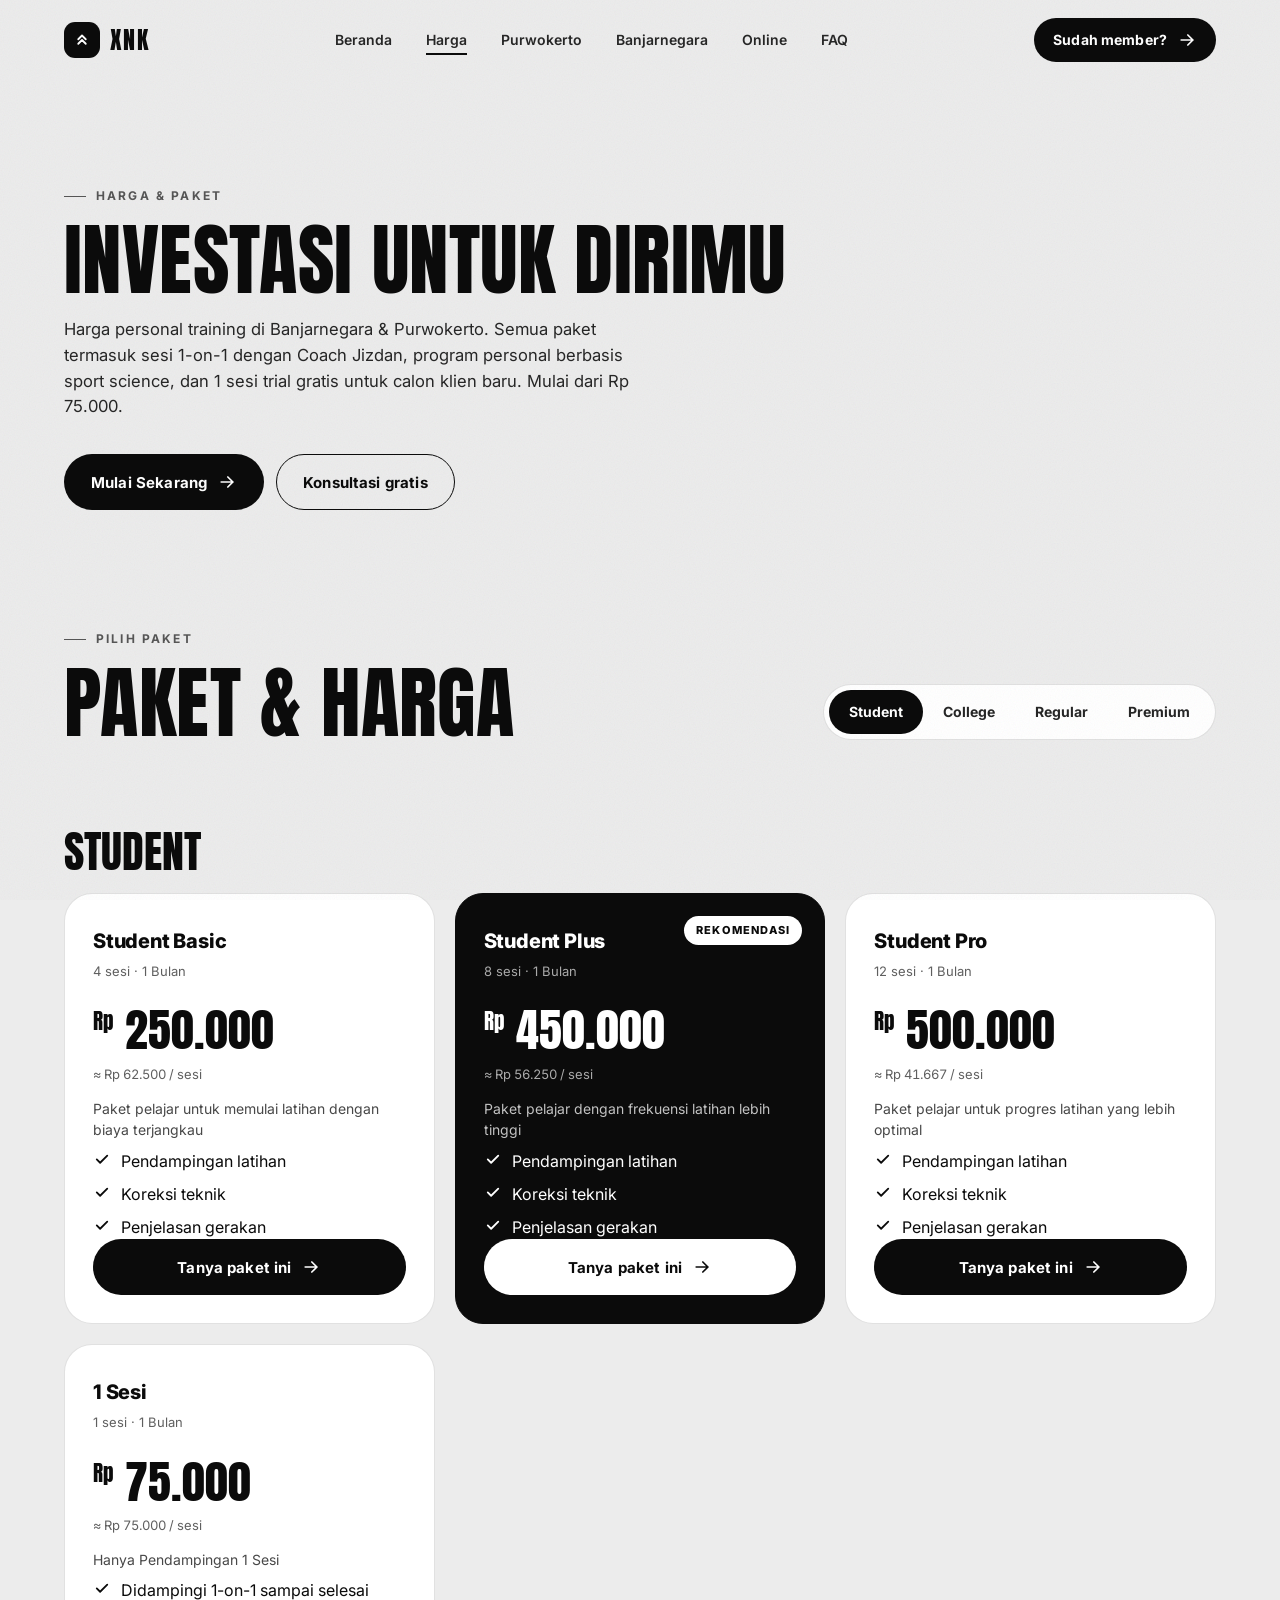
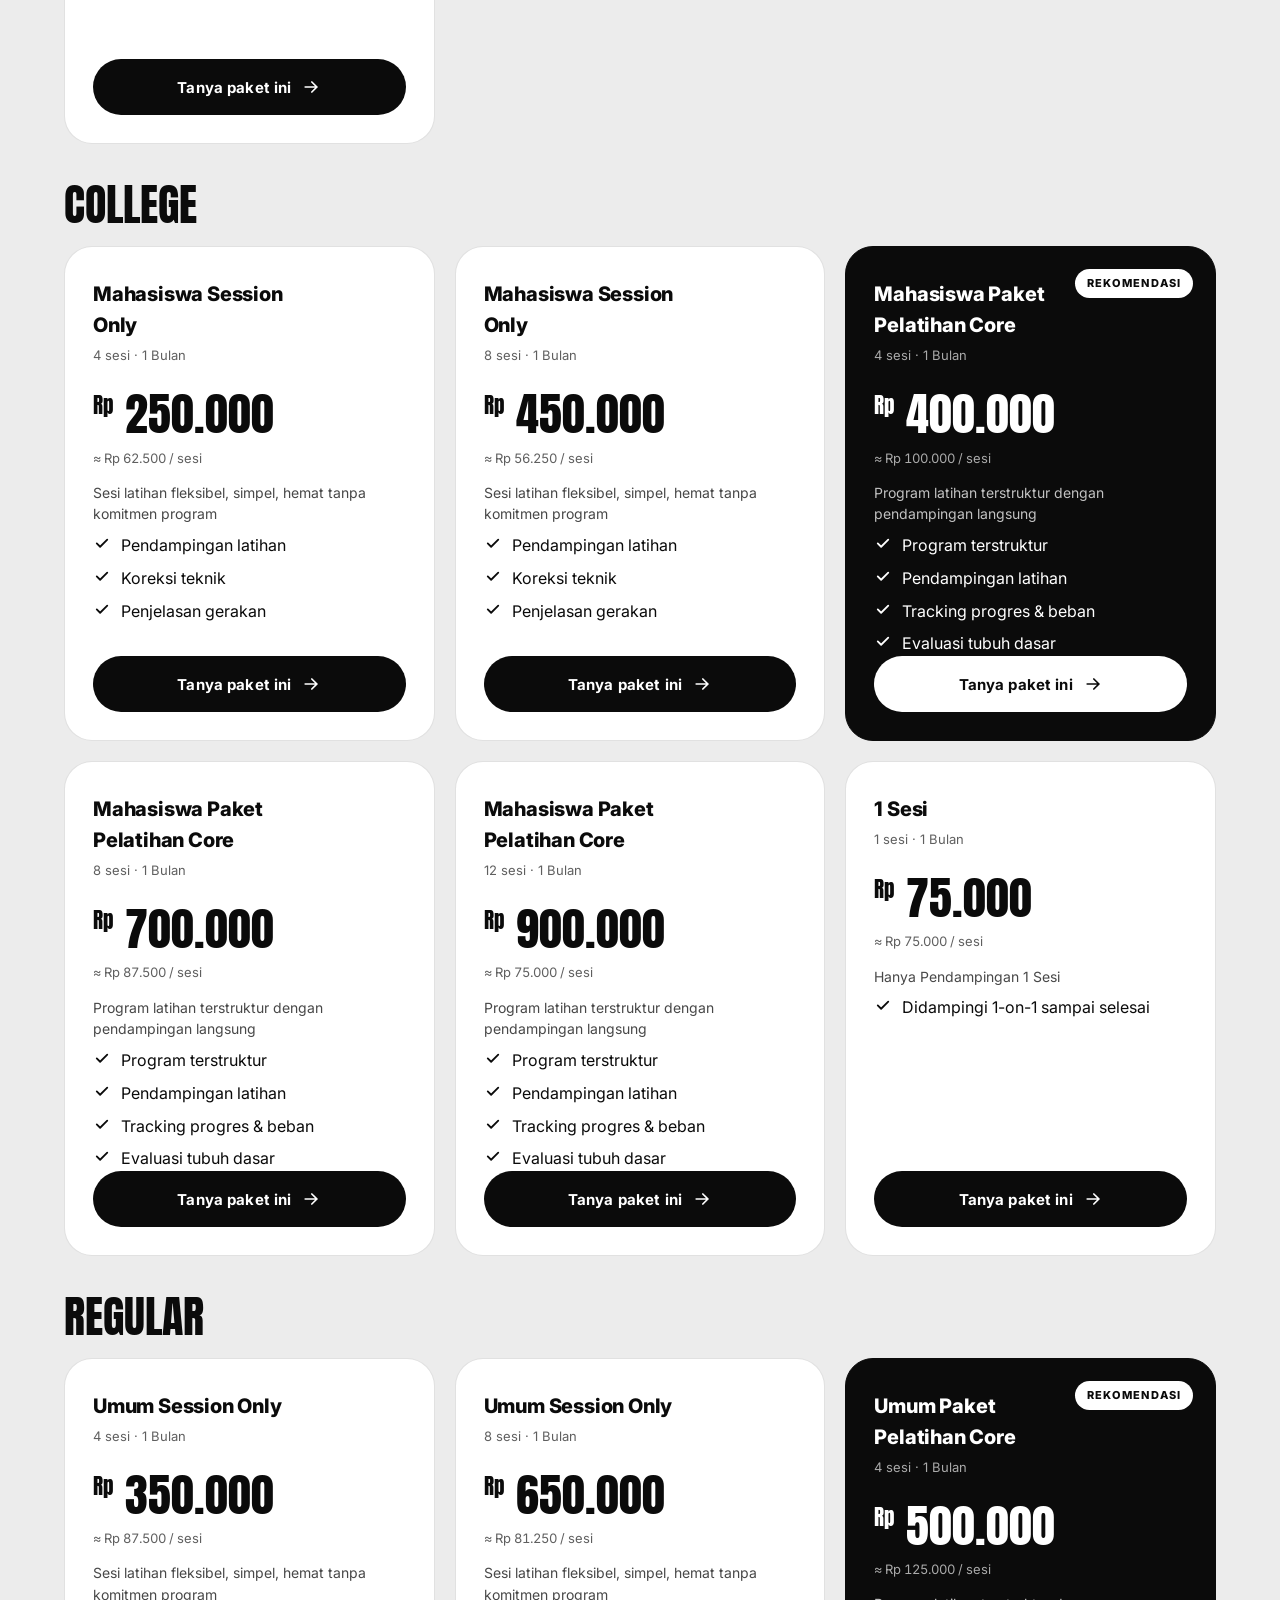
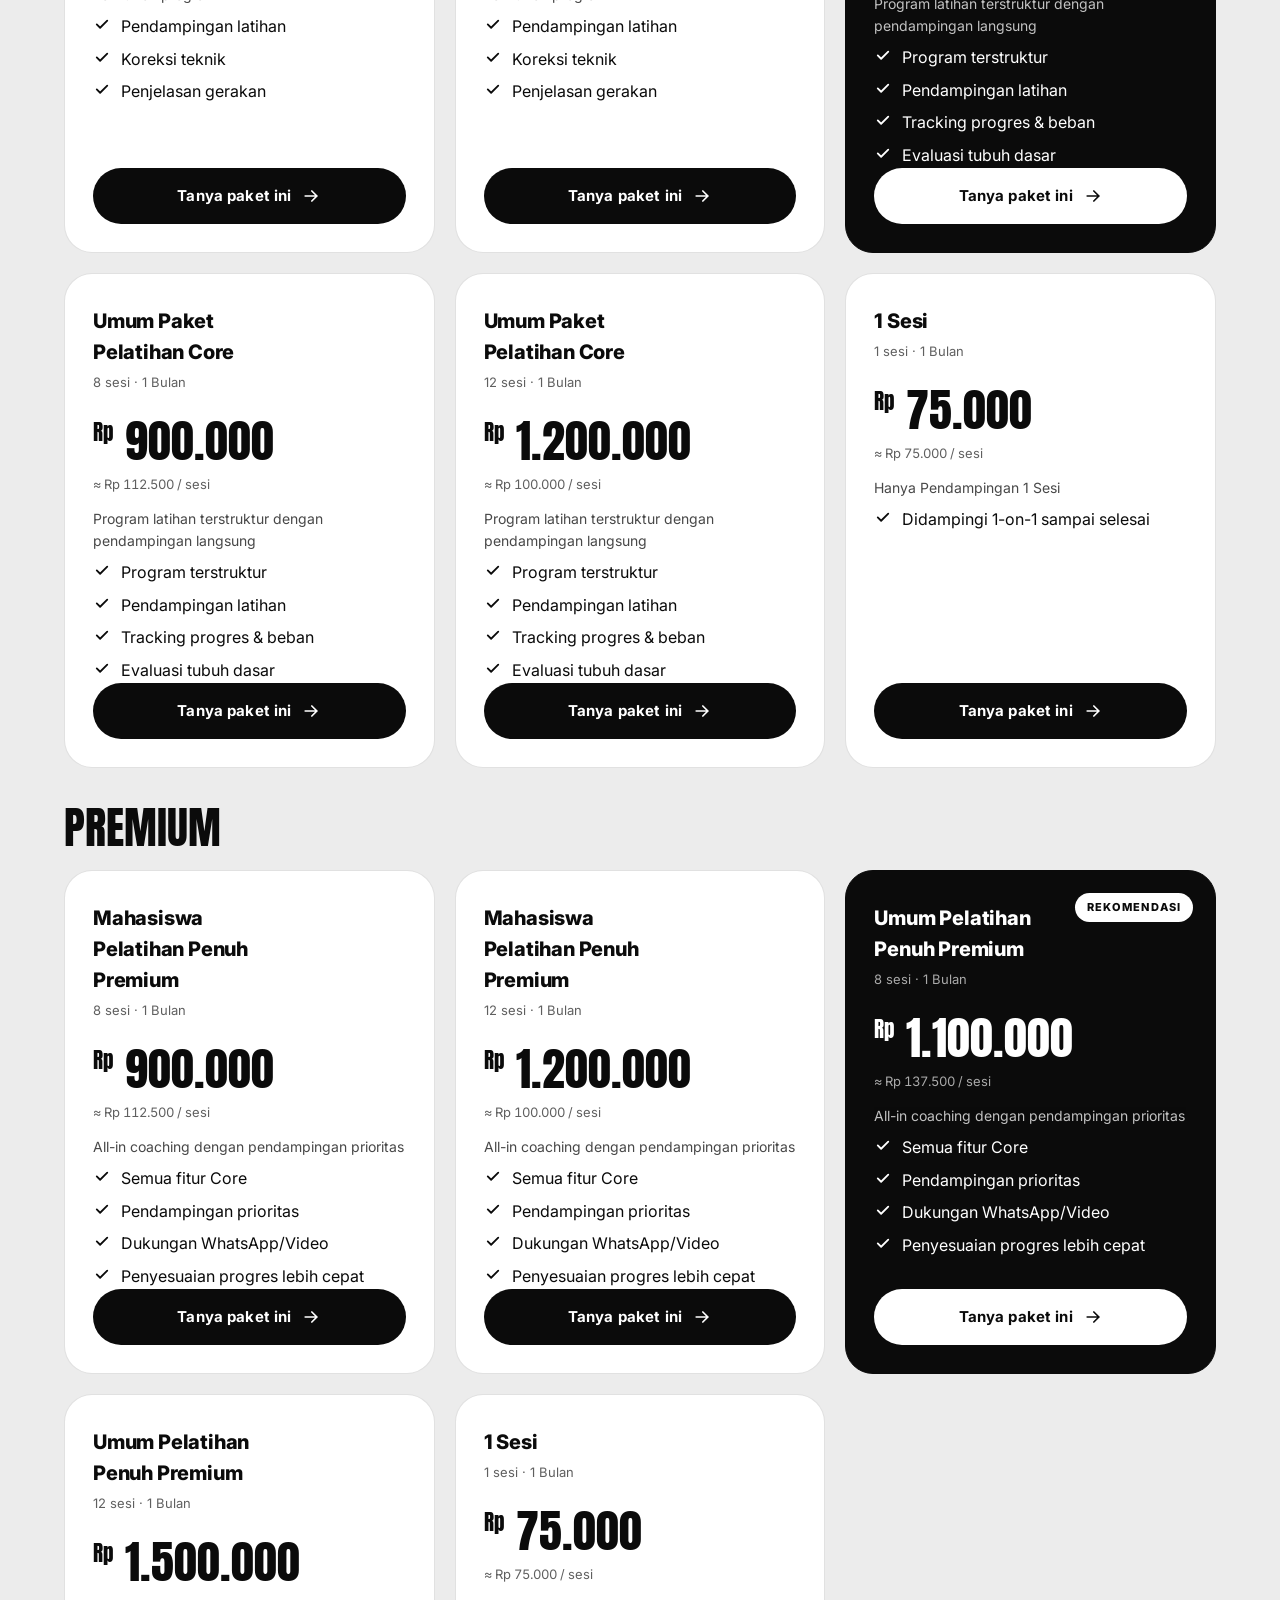
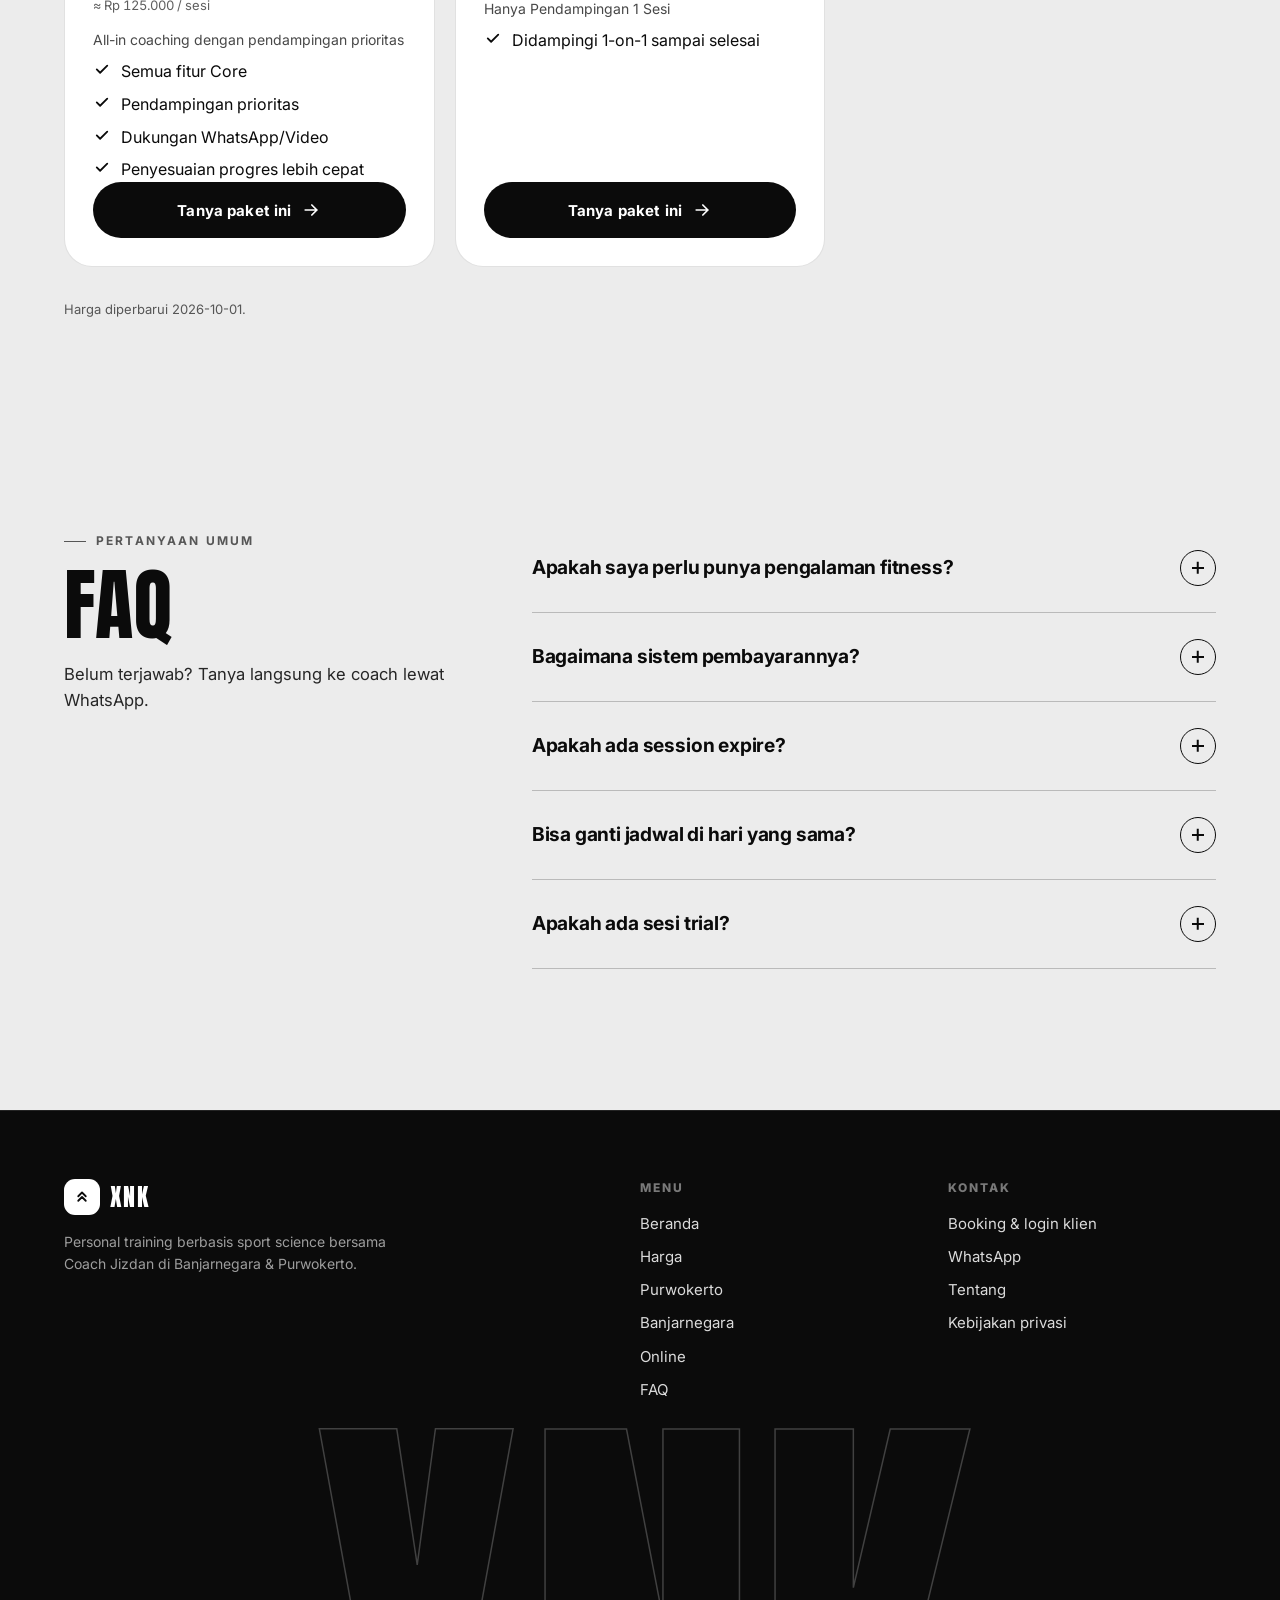
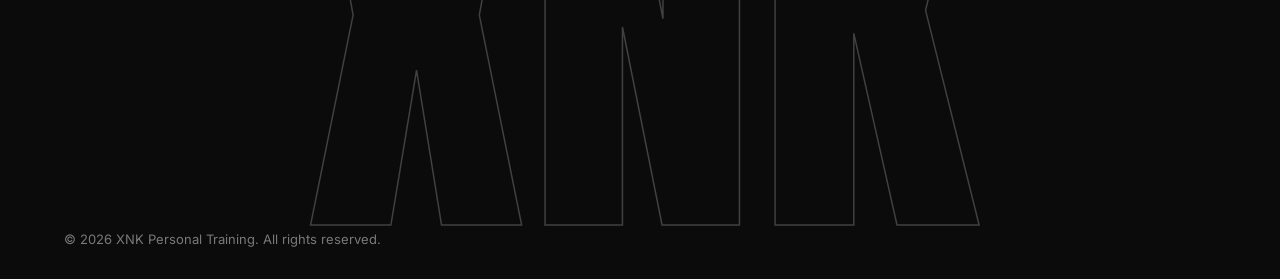
==== commit d7e97663: "Trust pages: /tentang/, /privasi/, trust strip, security.txt, contact point Google's AI summary call" ====
--- a/harga/index.html
+++ b/harga/index.html
@@ -22,7 +22,7 @@
 <link rel="preconnect" href="https://fonts.gstatic.com" crossorigin>
 <link href="https://fonts.googleapis.com/css2?family=Anton&family=Inter:wght@400;500;600;700;800;900&display=swap" rel="stylesheet">
 <link rel="stylesheet" href="/site.css">
-<script type="application/ld+json">{"@context":"https://schema.org","@type":"ProfessionalService","@id":"https://xnkbooking.my.id/#business","name":"XNK Personal Training","alternateName":"Coach Jizdan · Personal Trainer","url":"https://xnkbooking.my.id/","image":"https://xnkbooking.my.id/img/og.jpg","logo":"https://xnkbooking.my.id/icon-192.png","telephone":"+6288221254305","description":"Personal trainer berbasis sport science di Banjarnegara & Purwokerto: fat loss, muscle building, strength & conditioning, sports performance. 1 sesi trial gratis.","areaServed":[{"@type":"City","name":"Banjarnegara"},{"@type":"City","name":"Purwokerto"}],"inLanguage":"id","priceRange":"Rp","founder":{"@type":"Person","@id":"https://xnkbooking.my.id/#coach","name":"Coach Jizdan","legalName":"Yandura Jizdan Hasya Husnayain","alternateName":["Coach Jizdan","Jizdan"],"jobTitle":"Personal Trainer","knowsAbout":["Fat Loss","Muscle Building","Strength & Conditioning","Sports Performance","Personal training","Pencak silat","Pendidikan jasmani"],"sameAs":["https://www.instagram.com/jiz.dan/"],"alumniOf":{"@type":"CollegeOrUniversity","name":"Universitas Jenderal Soedirman","sameAs":"https://www.unsoed.ac.id/"},"award":"Juara 2 Senam Virtual UMPP 2023, kategori grup putra (aerobik lagu bebas)","subjectOf":[{"@type":"WebPage","name":"UNSOED: Delegasi UNSOED raih prestasi Senam Virtual 2023","url":"https://old.unsoed.ac.id/id/delegasi-unsoed-raih-prestasi-senam-virtual-2023"},{"@type":"WebPage","name":"ANTARA Jateng: Mahasiswa Unsoed Purwokerto raih prestasi Senam Virtual 2023","url":"https://jateng.antaranews.co/berita/487353/mahaiswa-unsoed-purwokerto-raih-prestasi-senam-virtual-2023"}]},"makesOffer":[{"@type":"Offer","itemOffered":{"@type":"Service","name":"Fat Loss"}},{"@type":"Offer","itemOffered":{"@type":"Service","name":"Muscle Building"}},{"@type":"Offer","itemOffered":{"@type":"Service","name":"Strength & Conditioning"}},{"@type":"Offer","itemOffered":{"@type":"Service","name":"Sports Performance"}}],"sameAs":["https://www.instagram.com/jiz.dan/"],"knowsLanguage":"id","location":[{"@type":"Place","name":"Wellness Gym","address":{"@type":"PostalAddress","streetAddress":"Jl. Jatisari No.24, Karangmiri, Sumampir, Purwokerto Utara, Kabupaten Banyumas","addressLocality":"Purwokerto","addressRegion":"Jawa Tengah","addressCountry":"ID","postalCode":"53125"}}],"hasOfferCatalog":{"@type":"OfferCatalog","name":"Paket Personal Training","url":"https://xnkbooking.my.id/harga/","itemListElement":[{"@type":"OfferCatalog","name":"Student","itemListElement":[{"@type":"Offer","name":"Student Basic","price":"250000","priceCurrency":"IDR","url":"https://xnkbooking.my.id/harga/#STUDENT_BASIC","availability":"https://schema.org/InStock","description":"Paket pelajar untuk memulai latihan dengan biaya terjangkau"},{"@type":"Offer","name":"Student Plus","price":"450000","priceCurrency":"IDR","url":"https://xnkbooking.my.id/harga/#STUDENT_PLUS","availability":"https://schema.org/InStock","description":"Paket pelajar dengan frekuensi latihan lebih tinggi"},{"@type":"Offer","name":"Student Pro","price":"500000","priceCurrency":"IDR","url":"https://xnkbooking.my.id/harga/#STUDENT_PRO","availability":"https://schema.org/InStock","description":"Paket pelajar untuk progres latihan yang lebih optimal"},{"@type":"Offer","name":"1 Sesi","price":"75000","priceCurrency":"IDR","url":"https://xnkbooking.my.id/harga/#STUDENT_1S","availability":"https://schema.org/InStock","description":"Hanya Pendampingan 1 Sesi"}]},{"@type":"OfferCatalog","name":"College","itemListElement":[{"@type":"Offer","name":"Mahasiswa Session Only","price":"250000","priceCurrency":"IDR","url":"https://xnkbooking.my.id/harga/#PT001","availability":"https://schema.org/InStock","description":"Sesi latihan fleksibel, simpel, hemat tanpa komitmen program"},{"@type":"Offer","name":"Mahasiswa Session Only","price":"450000","priceCurrency":"IDR","url":"https://xnkbooking.my.id/harga/#PT002","availability":"https://schema.org/InStock","description":"Sesi latihan fleksibel, simpel, hemat tanpa komitmen program"},{"@type":"Offer","name":"Mahasiswa Paket Pelatihan Core","price":"400000","priceCurrency":"IDR","url":"https://xnkbooking.my.id/harga/#PT005","availability":"https://schema.org/InStock","description":"Program latihan terstruktur dengan pendampingan langsung"},{"@type":"Offer","name":"Mahasiswa Paket Pelatihan Core","price":"700000","priceCurrency":"IDR","url":"https://xnkbooking.my.id/harga/#PT006","availability":"https://schema.org/InStock","description":"Program latihan terstruktur dengan pendampingan langsung"},{"@type":"Offer","name":"Mahasiswa Paket Pelatihan Core","price":"900000","priceCurrency":"IDR","url":"https://xnkbooking.my.id/harga/#PT007","availability":"https://schema.org/InStock","description":"Program latihan terstruktur dengan pendampingan langsung"},{"@type":"Offer","name":"1 Sesi","price":"75000","priceCurrency":"IDR","url":"https://xnkbooking.my.id/harga/#PT_1S","availability":"https://schema.org/InStock","description":"Hanya Pendampingan 1 Sesi"}]},{"@type":"OfferCatalog","name":"Regular","itemListElement":[{"@type":"Offer","name":"Umum Session Only","price":"350000","priceCurrency":"IDR","url":"https://xnkbooking.my.id/harga/#PT003","availability":"https://schema.org/InStock","description":"Sesi latihan fleksibel, simpel, hemat tanpa komitmen program"},{"@type":"Offer","name":"Umum Session Only","price":"650000","priceCurrency":"IDR","url":"https://xnkbooking.my.id/harga/#PT004","availability":"https://schema.org/InStock","description":"Sesi latihan fleksibel, simpel, hemat tanpa komitmen program"},{"@type":"Offer","name":"Umum Paket Pelatihan Core","price":"500000","priceCurrency":"IDR","url":"https://xnkbooking.my.id/harga/#PT008","availability":"https://schema.org/InStock","description":"Program latihan terstruktur dengan pendampingan langsung"},{"@type":"Offer","name":"Umum Paket Pelatihan Core","price":"900000","priceCurrency":"IDR","url":"https://xnkbooking.my.id/harga/#PT009","availability":"https://schema.org/InStock","description":"Program latihan terstruktur dengan pendampingan langsung"},{"@type":"Offer","name":"Umum Paket Pelatihan Core","price":"1200000","priceCurrency":"IDR","url":"https://xnkbooking.my.id/harga/#PT010","availability":"https://schema.org/InStock","description":"Program latihan terstruktur dengan pendampingan langsung"},{"@type":"Offer","name":"1 Sesi","price":"75000","priceCurrency":"IDR","url":"https://xnkbooking.my.id/harga/#PT_1SR","availability":"https://schema.org/InStock","description":"Hanya Pendampingan 1 Sesi"}]},{"@type":"OfferCatalog","name":"Premium","itemListElement":[{"@type":"Offer","name":"Mahasiswa Pelatihan Penuh Premium","price":"900000","priceCurrency":"IDR","url":"https://xnkbooking.my.id/harga/#PT011","availability":"https://schema.org/InStock","description":"All-in coaching dengan pendampingan prioritas"},{"@type":"Offer","name":"Mahasiswa Pelatihan Penuh Premium","price":"1200000","priceCurrency":"IDR","url":"https://xnkbooking.my.id/harga/#PT012","availability":"https://schema.org/InStock","description":"All-in coaching dengan pendampingan prioritas"},{"@type":"Offer","name":"Umum Pelatihan Penuh Premium","price":"1100000","priceCurrency":"IDR","url":"https://xnkbooking.my.id/harga/#PT013","availability":"https://schema.org/InStock","description":"All-in coaching dengan pendampingan prioritas"},{"@type":"Offer","name":"Umum Pelatihan Penuh Premium","price":"1500000","priceCurrency":"IDR","url":"https://xnkbooking.my.id/harga/#PT014","availability":"https://schema.org/InStock","description":"All-in coaching dengan pendampingan prioritas"},{"@type":"Offer","name":"1 Sesi","price":"75000","priceCurrency":"IDR","url":"https://xnkbooking.my.id/harga/#PT_1SP","availability":"https://schema.org/InStock","description":"Hanya Pendampingan 1 Sesi"}]}]}}</script>
+<script type="application/ld+json">{"@context":"https://schema.org","@type":"ProfessionalService","@id":"https://xnkbooking.my.id/#business","name":"XNK Personal Training","alternateName":"Coach Jizdan · Personal Trainer","url":"https://xnkbooking.my.id/","image":"https://xnkbooking.my.id/img/og.jpg","logo":"https://xnkbooking.my.id/icon-192.png","telephone":"+6288221254305","description":"Personal trainer berbasis sport science di Banjarnegara & Purwokerto: fat loss, muscle building, strength & conditioning, sports performance. 1 sesi trial gratis.","areaServed":[{"@type":"City","name":"Banjarnegara"},{"@type":"City","name":"Purwokerto"}],"inLanguage":"id","priceRange":"Rp","founder":{"@type":"Person","@id":"https://xnkbooking.my.id/#coach","name":"Coach Jizdan","legalName":"Yandura Jizdan Hasya Husnayain","alternateName":["Coach Jizdan","Jizdan"],"jobTitle":"Personal Trainer","knowsAbout":["Fat Loss","Muscle Building","Strength & Conditioning","Sports Performance","Personal training","Pencak silat","Pendidikan jasmani"],"sameAs":["https://www.instagram.com/jiz.dan/"],"alumniOf":{"@type":"CollegeOrUniversity","name":"Universitas Jenderal Soedirman","sameAs":"https://www.unsoed.ac.id/"},"award":"Juara 2 Senam Virtual UMPP 2023, kategori grup putra (aerobik lagu bebas)","subjectOf":[{"@type":"WebPage","name":"UNSOED: Delegasi UNSOED raih prestasi Senam Virtual 2023","url":"https://old.unsoed.ac.id/id/delegasi-unsoed-raih-prestasi-senam-virtual-2023"},{"@type":"WebPage","name":"ANTARA Jateng: Mahasiswa Unsoed Purwokerto raih prestasi Senam Virtual 2023","url":"https://jateng.antaranews.co/berita/487353/mahaiswa-unsoed-purwokerto-raih-prestasi-senam-virtual-2023"}]},"makesOffer":[{"@type":"Offer","itemOffered":{"@type":"Service","name":"Fat Loss"}},{"@type":"Offer","itemOffered":{"@type":"Service","name":"Muscle Building"}},{"@type":"Offer","itemOffered":{"@type":"Service","name":"Strength & Conditioning"}},{"@type":"Offer","itemOffered":{"@type":"Service","name":"Sports Performance"}}],"sameAs":["https://www.instagram.com/jiz.dan/"],"knowsLanguage":"id","contactPoint":{"@type":"ContactPoint","contactType":"customer service","telephone":"+6288221254305","availableLanguage":"id","areaServed":"ID"},"location":[{"@type":"Place","name":"Wellness Gym","address":{"@type":"PostalAddress","streetAddress":"Jl. Jatisari No.24, Karangmiri, Sumampir, Purwokerto Utara, Kabupaten Banyumas","addressLocality":"Purwokerto","addressRegion":"Jawa Tengah","addressCountry":"ID","postalCode":"53125"},"hasMap":"https://share.google/h8p1TyW3msOq0gavc"}],"hasOfferCatalog":{"@type":"OfferCatalog","name":"Paket Personal Training","url":"https://xnkbooking.my.id/harga/","itemListElement":[{"@type":"OfferCatalog","name":"Student","itemListElement":[{"@type":"Offer","name":"Student Basic","price":"250000","priceCurrency":"IDR","url":"https://xnkbooking.my.id/harga/#STUDENT_BASIC","availability":"https://schema.org/InStock","description":"Paket pelajar untuk memulai latihan dengan biaya terjangkau"},{"@type":"Offer","name":"Student Plus","price":"450000","priceCurrency":"IDR","url":"https://xnkbooking.my.id/harga/#STUDENT_PLUS","availability":"https://schema.org/InStock","description":"Paket pelajar dengan frekuensi latihan lebih tinggi"},{"@type":"Offer","name":"Student Pro","price":"500000","priceCurrency":"IDR","url":"https://xnkbooking.my.id/harga/#STUDENT_PRO","availability":"https://schema.org/InStock","description":"Paket pelajar untuk progres latihan yang lebih optimal"},{"@type":"Offer","name":"1 Sesi","price":"75000","priceCurrency":"IDR","url":"https://xnkbooking.my.id/harga/#STUDENT_1S","availability":"https://schema.org/InStock","description":"Hanya Pendampingan 1 Sesi"}]},{"@type":"OfferCatalog","name":"College","itemListElement":[{"@type":"Offer","name":"Mahasiswa Session Only","price":"250000","priceCurrency":"IDR","url":"https://xnkbooking.my.id/harga/#PT001","availability":"https://schema.org/InStock","description":"Sesi latihan fleksibel, simpel, hemat tanpa komitmen program"},{"@type":"Offer","name":"Mahasiswa Session Only","price":"450000","priceCurrency":"IDR","url":"https://xnkbooking.my.id/harga/#PT002","availability":"https://schema.org/InStock","description":"Sesi latihan fleksibel, simpel, hemat tanpa komitmen program"},{"@type":"Offer","name":"Mahasiswa Paket Pelatihan Core","price":"400000","priceCurrency":"IDR","url":"https://xnkbooking.my.id/harga/#PT005","availability":"https://schema.org/InStock","description":"Program latihan terstruktur dengan pendampingan langsung"},{"@type":"Offer","name":"Mahasiswa Paket Pelatihan Core","price":"700000","priceCurrency":"IDR","url":"https://xnkbooking.my.id/harga/#PT006","availability":"https://schema.org/InStock","description":"Program latihan terstruktur dengan pendampingan langsung"},{"@type":"Offer","name":"Mahasiswa Paket Pelatihan Core","price":"900000","priceCurrency":"IDR","url":"https://xnkbooking.my.id/harga/#PT007","availability":"https://schema.org/InStock","description":"Program latihan terstruktur dengan pendampingan langsung"},{"@type":"Offer","name":"1 Sesi","price":"75000","priceCurrency":"IDR","url":"https://xnkbooking.my.id/harga/#PT_1S","availability":"https://schema.org/InStock","description":"Hanya Pendampingan 1 Sesi"}]},{"@type":"OfferCatalog","name":"Regular","itemListElement":[{"@type":"Offer","name":"Umum Session Only","price":"350000","priceCurrency":"IDR","url":"https://xnkbooking.my.id/harga/#PT003","availability":"https://schema.org/InStock","description":"Sesi latihan fleksibel, simpel, hemat tanpa komitmen program"},{"@type":"Offer","name":"Umum Session Only","price":"650000","priceCurrency":"IDR","url":"https://xnkbooking.my.id/harga/#PT004","availability":"https://schema.org/InStock","description":"Sesi latihan fleksibel, simpel, hemat tanpa komitmen program"},{"@type":"Offer","name":"Umum Paket Pelatihan Core","price":"500000","priceCurrency":"IDR","url":"https://xnkbooking.my.id/harga/#PT008","availability":"https://schema.org/InStock","description":"Program latihan terstruktur dengan pendampingan langsung"},{"@type":"Offer","name":"Umum Paket Pelatihan Core","price":"900000","priceCurrency":"IDR","url":"https://xnkbooking.my.id/harga/#PT009","availability":"https://schema.org/InStock","description":"Program latihan terstruktur dengan pendampingan langsung"},{"@type":"Offer","name":"Umum Paket Pelatihan Core","price":"1200000","priceCurrency":"IDR","url":"https://xnkbooking.my.id/harga/#PT010","availability":"https://schema.org/InStock","description":"Program latihan terstruktur dengan pendampingan langsung"},{"@type":"Offer","name":"1 Sesi","price":"75000","priceCurrency":"IDR","url":"https://xnkbooking.my.id/harga/#PT_1SR","availability":"https://schema.org/InStock","description":"Hanya Pendampingan 1 Sesi"}]},{"@type":"OfferCatalog","name":"Premium","itemListElement":[{"@type":"Offer","name":"Mahasiswa Pelatihan Penuh Premium","price":"900000","priceCurrency":"IDR","url":"https://xnkbooking.my.id/harga/#PT011","availability":"https://schema.org/InStock","description":"All-in coaching dengan pendampingan prioritas"},{"@type":"Offer","name":"Mahasiswa Pelatihan Penuh Premium","price":"1200000","priceCurrency":"IDR","url":"https://xnkbooking.my.id/harga/#PT012","availability":"https://schema.org/InStock","description":"All-in coaching dengan pendampingan prioritas"},{"@type":"Offer","name":"Umum Pelatihan Penuh Premium","price":"1100000","priceCurrency":"IDR","url":"https://xnkbooking.my.id/harga/#PT013","availability":"https://schema.org/InStock","description":"All-in coaching dengan pendampingan prioritas"},{"@type":"Offer","name":"Umum Pelatihan Penuh Premium","price":"1500000","priceCurrency":"IDR","url":"https://xnkbooking.my.id/harga/#PT014","availability":"https://schema.org/InStock","description":"All-in coaching dengan pendampingan prioritas"},{"@type":"Offer","name":"1 Sesi","price":"75000","priceCurrency":"IDR","url":"https://xnkbooking.my.id/harga/#PT_1SP","availability":"https://schema.org/InStock","description":"Hanya Pendampingan 1 Sesi"}]}]}}</script>
 <script type="application/ld+json">{"@context":"https://schema.org","@type":"BreadcrumbList","itemListElement":[{"@type":"ListItem","position":1,"name":"Beranda","item":"https://xnkbooking.my.id/"},{"@type":"ListItem","position":2,"name":"Harga","item":"https://xnkbooking.my.id/harga/"}]}</script>
 <script type="application/ld+json">{"@context":"https://schema.org","@type":"FAQPage","mainEntity":[{"@type":"Question","name":"Apakah saya perlu punya pengalaman fitness?","acceptedAnswer":{"@type":"Answer","text":"Tidak sama sekali! Program kami dirancang untuk semua level, dari pemula total hingga atlet. Coach akan menyesuaikan intensitas dan kompleksitas latihan sesuai kemampuanmu."}},{"@type":"Question","name":"Bagaimana sistem pembayarannya?","acceptedAnswer":{"@type":"Answer","text":"Pembayaran dilakukan di awal per paket (bukan per sesi). Kami menerima transfer bank (BRI), e-wallet (DANA) & cash. Setelah pembayaran dikonfirmasi, sesi kamu aktif dan bisa langsung booking jadwal."}},{"@type":"Question","name":"Apakah ada session expire?","acceptedAnswer":{"@type":"Answer","text":"Ya, setiap paket memiliki masa berlaku 1 bulan. Tapi tenang, kami selalu ingatkan via WhatsApp sebelum masa berlaku habis!"}},{"@type":"Question","name":"Bisa ganti jadwal di hari yang sama?","acceptedAnswer":{"@type":"Answer","text":"Bisa! Kami mengerti ada keadaan darurat. Cukup hubungi coach via WhatsApp minimal 2 jam sebelum sesi untuk reschedule tanpa penalti."}},{"@type":"Question","name":"Apakah ada sesi trial?","acceptedAnswer":{"@type":"Answer","text":"Ada! Kami menyediakan 1 sesi trial gratis untuk kamu yang ingin merasakan latihan bersama coach sebelum memutuskan. Klik \"Mulai Sekarang\" untuk menjadwalkan trial."}}]}</script>
 </head>
@@ -32,7 +32,7 @@
 <main>
 <section class="sec sec-hero"><div class="wrap"><p class="eyebrow">Harga &amp; Paket</p><h1 class="h2">Investasi untuk dirimu</h1><p class="lead">Harga personal training di Banjarnegara &amp; Purwokerto. Semua paket termasuk sesi 1-on-1 dengan Coach Jizdan, program personal berbasis sport science, dan 1 sesi trial gratis untuk calon klien baru. Mulai dari Rp 75.000.</p><div class="hero-actions"><a class="btn btn-dark" href="https://book.xnkbooking.my.id/">Mulai Sekarang<svg class="icon arr" viewBox="0 0 24 24" fill="none" stroke="currentColor" stroke-width="2" stroke-linecap="round"><path d="M5 12h14M13 6l6 6-6 6"/></svg></a><a class="btn btn-line" href="https://wa.me/6288221254305?text=Halo%20Coach%20Jizdan%2C%20saya%20mau%20konsultasi%20paket%20personal%20training." rel="noopener">Konsultasi gratis</a></div></div></section><section class="sec sec-paket" id="paket"><div class="wrap"><div class="sec-head-row"><div><p class="eyebrow">Pilih Paket</p><h2 class="h2">Paket &amp; harga</h2></div><div class="seg" role="navigation" aria-label="Kategori paket"><a class="toggle-btn active" href="#kategori-student">Student</a><a class="toggle-btn" href="#kategori-college">College</a><a class="toggle-btn" href="#kategori-regular">Regular</a><a class="toggle-btn" href="#kategori-premium">Premium</a></div></div><div class="cat" id="kategori-student"><h2 class="cat-h">Student</h2><div class="price-track"><article class="price" id="STUDENT_BASIC"><h3 class="price-name">Student Basic</h3><p class="price-meta">4 sesi · 1 Bulan</p><p class="price-amt"><small>Rp</small> 250.000</p><p class="price-per">≈ Rp 62.500 / sesi</p><p class="price-desc">Paket pelajar untuk memulai latihan dengan biaya terjangkau</p><ul class="price-list"><li><svg viewBox="0 0 24 24" fill="none" stroke="currentColor" stroke-width="2.4" stroke-linecap="round" stroke-linejoin="round"><path d="M5 12.5l4.5 4.5L19 7.5"/></svg><span>Pendampingan latihan</span></li><li><svg viewBox="0 0 24 24" fill="none" stroke="currentColor" stroke-width="2.4" stroke-linecap="round" stroke-linejoin="round"><path d="M5 12.5l4.5 4.5L19 7.5"/></svg><span>Koreksi teknik</span></li><li><svg viewBox="0 0 24 24" fill="none" stroke="currentColor" stroke-width="2.4" stroke-linecap="round" stroke-linejoin="round"><path d="M5 12.5l4.5 4.5L19 7.5"/></svg><span>Penjelasan gerakan</span></li></ul><a class="btn btn-dark" href="https://wa.me/6288221254305?text=Halo%20Coach%20Jizdan%2C%20saya%20tertarik%20paket%20Student%20Basic." rel="noopener">Tanya paket ini<svg class="icon arr" viewBox="0 0 24 24" fill="none" stroke="currentColor" stroke-width="2" stroke-linecap="round"><path d="M5 12h14M13 6l6 6-6 6"/></svg></a></article><article class="price featured" id="STUDENT_PLUS"><span class="price-badge">Rekomendasi</span><h3 class="price-name">Student Plus</h3><p class="price-meta">8 sesi · 1 Bulan</p><p class="price-amt"><small>Rp</small> 450.000</p><p class="price-per">≈ Rp 56.250 / sesi</p><p class="price-desc">Paket pelajar dengan frekuensi latihan lebih tinggi</p><ul class="price-list"><li><svg viewBox="0 0 24 24" fill="none" stroke="currentColor" stroke-width="2.4" stroke-linecap="round" stroke-linejoin="round"><path d="M5 12.5l4.5 4.5L19 7.5"/></svg><span>Pendampingan latihan</span></li><li><svg viewBox="0 0 24 24" fill="none" stroke="currentColor" stroke-width="2.4" stroke-linecap="round" stroke-linejoin="round"><path d="M5 12.5l4.5 4.5L19 7.5"/></svg><span>Koreksi teknik</span></li><li><svg viewBox="0 0 24 24" fill="none" stroke="currentColor" stroke-width="2.4" stroke-linecap="round" stroke-linejoin="round"><path d="M5 12.5l4.5 4.5L19 7.5"/></svg><span>Penjelasan gerakan</span></li></ul><a class="btn btn-light" href="https://wa.me/6288221254305?text=Halo%20Coach%20Jizdan%2C%20saya%20tertarik%20paket%20Student%20Plus." rel="noopener">Tanya paket ini<svg class="icon arr" viewBox="0 0 24 24" fill="none" stroke="currentColor" stroke-width="2" stroke-linecap="round"><path d="M5 12h14M13 6l6 6-6 6"/></svg></a></article><article class="price" id="STUDENT_PRO"><h3 class="price-name">Student Pro</h3><p class="price-meta">12 sesi · 1 Bulan</p><p class="price-amt"><small>Rp</small> 500.000</p><p class="price-per">≈ Rp 41.667 / sesi</p><p class="price-desc">Paket pelajar untuk progres latihan yang lebih optimal</p><ul class="price-list"><li><svg viewBox="0 0 24 24" fill="none" stroke="currentColor" stroke-width="2.4" stroke-linecap="round" stroke-linejoin="round"><path d="M5 12.5l4.5 4.5L19 7.5"/></svg><span>Pendampingan latihan</span></li><li><svg viewBox="0 0 24 24" fill="none" stroke="currentColor" stroke-width="2.4" stroke-linecap="round" stroke-linejoin="round"><path d="M5 12.5l4.5 4.5L19 7.5"/></svg><span>Koreksi teknik</span></li><li><svg viewBox="0 0 24 24" fill="none" stroke="currentColor" stroke-width="2.4" stroke-linecap="round" stroke-linejoin="round"><path d="M5 12.5l4.5 4.5L19 7.5"/></svg><span>Penjelasan gerakan</span></li></ul><a class="btn btn-dark" href="https://wa.me/6288221254305?text=Halo%20Coach%20Jizdan%2C%20saya%20tertarik%20paket%20Student%20Pro." rel="noopener">Tanya paket ini<svg class="icon arr" viewBox="0 0 24 24" fill="none" stroke="currentColor" stroke-width="2" stroke-linecap="round"><path d="M5 12h14M13 6l6 6-6 6"/></svg></a></article><article class="price" id="STUDENT_1S"><h3 class="price-name">1 Sesi</h3><p class="price-meta">1 sesi · 1 Bulan</p><p class="price-amt"><small>Rp</small> 75.000</p><p class="price-per">≈ Rp 75.000 / sesi</p><p class="price-desc">Hanya Pendampingan 1 Sesi</p><ul class="price-list"><li><svg viewBox="0 0 24 24" fill="none" stroke="currentColor" stroke-width="2.4" stroke-linecap="round" stroke-linejoin="round"><path d="M5 12.5l4.5 4.5L19 7.5"/></svg><span>Didampingi 1-on-1 sampai selesai</span></li></ul><a class="btn btn-dark" href="https://wa.me/6288221254305?text=Halo%20Coach%20Jizdan%2C%20saya%20tertarik%20paket%201%20Sesi." rel="noopener">Tanya paket ini<svg class="icon arr" viewBox="0 0 24 24" fill="none" stroke="currentColor" stroke-width="2" stroke-linecap="round"><path d="M5 12h14M13 6l6 6-6 6"/></svg></a></article></div></div><div class="cat" id="kategori-college"><h2 class="cat-h">College</h2><div class="price-track"><article class="price" id="PT001"><h3 class="price-name">Mahasiswa Session Only</h3><p class="price-meta">4 sesi · 1 Bulan</p><p class="price-amt"><small>Rp</small> 250.000</p><p class="price-per">≈ Rp 62.500 / sesi</p><p class="price-desc">Sesi latihan fleksibel, simpel, hemat tanpa komitmen program</p><ul class="price-list"><li><svg viewBox="0 0 24 24" fill="none" stroke="currentColor" stroke-width="2.4" stroke-linecap="round" stroke-linejoin="round"><path d="M5 12.5l4.5 4.5L19 7.5"/></svg><span>Pendampingan latihan</span></li><li><svg viewBox="0 0 24 24" fill="none" stroke="currentColor" stroke-width="2.4" stroke-linecap="round" stroke-linejoin="round"><path d="M5 12.5l4.5 4.5L19 7.5"/></svg><span>Koreksi teknik</span></li><li><svg viewBox="0 0 24 24" fill="none" stroke="currentColor" stroke-width="2.4" stroke-linecap="round" stroke-linejoin="round"><path d="M5 12.5l4.5 4.5L19 7.5"/></svg><span>Penjelasan gerakan</span></li></ul><a class="btn btn-dark" href="https://wa.me/6288221254305?text=Halo%20Coach%20Jizdan%2C%20saya%20tertarik%20paket%20Mahasiswa%20Session%20Only." rel="noopener">Tanya paket ini<svg class="icon arr" viewBox="0 0 24 24" fill="none" stroke="currentColor" stroke-width="2" stroke-linecap="round"><path d="M5 12h14M13 6l6 6-6 6"/></svg></a></article><article class="price" id="PT002"><h3 class="price-name">Mahasiswa Session Only</h3><p class="price-meta">8 sesi · 1 Bulan</p><p class="price-amt"><small>Rp</small> 450.000</p><p class="price-per">≈ Rp 56.250 / sesi</p><p class="price-desc">Sesi latihan fleksibel, simpel, hemat tanpa komitmen program</p><ul class="price-list"><li><svg viewBox="0 0 24 24" fill="none" stroke="currentColor" stroke-width="2.4" stroke-linecap="round" stroke-linejoin="round"><path d="M5 12.5l4.5 4.5L19 7.5"/></svg><span>Pendampingan latihan</span></li><li><svg viewBox="0 0 24 24" fill="none" stroke="currentColor" stroke-width="2.4" stroke-linecap="round" stroke-linejoin="round"><path d="M5 12.5l4.5 4.5L19 7.5"/></svg><span>Koreksi teknik</span></li><li><svg viewBox="0 0 24 24" fill="none" stroke="currentColor" stroke-width="2.4" stroke-linecap="round" stroke-linejoin="round"><path d="M5 12.5l4.5 4.5L19 7.5"/></svg><span>Penjelasan gerakan</span></li></ul><a class="btn btn-dark" href="https://wa.me/6288221254305?text=Halo%20Coach%20Jizdan%2C%20saya%20tertarik%20paket%20Mahasiswa%20Session%20Only." rel="noopener">Tanya paket ini<svg class="icon arr" viewBox="0 0 24 24" fill="none" stroke="currentColor" stroke-width="2" stroke-linecap="round"><path d="M5 12h14M13 6l6 6-6 6"/></svg></a></article><article class="price featured" id="PT005"><span class="price-badge">Rekomendasi</span><h3 class="price-name">Mahasiswa Paket Pelatihan Core</h3><p class="price-meta">4 sesi · 1 Bulan</p><p class="price-amt"><small>Rp</small> 400.000</p><p class="price-per">≈ Rp 100.000 / sesi</p><p class="price-desc">Program latihan terstruktur dengan pendampingan langsung</p><ul class="price-list"><li><svg viewBox="0 0 24 24" fill="none" stroke="currentColor" stroke-width="2.4" stroke-linecap="round" stroke-linejoin="round"><path d="M5 12.5l4.5 4.5L19 7.5"/></svg><span>Program terstruktur</span></li><li><svg viewBox="0 0 24 24" fill="none" stroke="currentColor" stroke-width="2.4" stroke-linecap="round" stroke-linejoin="round"><path d="M5 12.5l4.5 4.5L19 7.5"/></svg><span>Pendampingan latihan</span></li><li><svg viewBox="0 0 24 24" fill="none" stroke="currentColor" stroke-width="2.4" stroke-linecap="round" stroke-linejoin="round"><path d="M5 12.5l4.5 4.5L19 7.5"/></svg><span>Tracking progres &amp; beban</span></li><li><svg viewBox="0 0 24 24" fill="none" stroke="currentColor" stroke-width="2.4" stroke-linecap="round" stroke-linejoin="round"><path d="M5 12.5l4.5 4.5L19 7.5"/></svg><span>Evaluasi tubuh dasar</span></li></ul><a class="btn btn-light" href="https://wa.me/6288221254305?text=Halo%20Coach%20Jizdan%2C%20saya%20tertarik%20paket%20Mahasiswa%20Paket%20Pelatihan%20Core." rel="noopener">Tanya paket ini<svg class="icon arr" viewBox="0 0 24 24" fill="none" stroke="currentColor" stroke-width="2" stroke-linecap="round"><path d="M5 12h14M13 6l6 6-6 6"/></svg></a></article><article class="price" id="PT006"><h3 class="price-name">Mahasiswa Paket Pelatihan Core</h3><p class="price-meta">8 sesi · 1 Bulan</p><p class="price-amt"><small>Rp</small> 700.000</p><p class="price-per">≈ Rp 87.500 / sesi</p><p class="price-desc">Program latihan terstruktur dengan pendampingan langsung</p><ul class="price-list"><li><svg viewBox="0 0 24 24" fill="none" stroke="currentColor" stroke-width="2.4" stroke-linecap="round" stroke-linejoin="round"><path d="M5 12.5l4.5 4.5L19 7.5"/></svg><span>Program terstruktur</span></li><li><svg viewBox="0 0 24 24" fill="none" stroke="currentColor" stroke-width="2.4" stroke-linecap="round" stroke-linejoin="round"><path d="M5 12.5l4.5 4.5L19 7.5"/></svg><span>Pendampingan latihan</span></li><li><svg viewBox="0 0 24 24" fill="none" stroke="currentColor" stroke-width="2.4" stroke-linecap="round" stroke-linejoin="round"><path d="M5 12.5l4.5 4.5L19 7.5"/></svg><span>Tracking progres &amp; beban</span></li><li><svg viewBox="0 0 24 24" fill="none" stroke="currentColor" stroke-width="2.4" stroke-linecap="round" stroke-linejoin="round"><path d="M5 12.5l4.5 4.5L19 7.5"/></svg><span>Evaluasi tubuh dasar</span></li></ul><a class="btn btn-dark" href="https://wa.me/6288221254305?text=Halo%20Coach%20Jizdan%2C%20saya%20tertarik%20paket%20Mahasiswa%20Paket%20Pelatihan%20Core." rel="noopener">Tanya paket ini<svg class="icon arr" viewBox="0 0 24 24" fill="none" stroke="currentColor" stroke-width="2" stroke-linecap="round"><path d="M5 12h14M13 6l6 6-6 6"/></svg></a></article><article class="price" id="PT007"><h3 class="price-name">Mahasiswa Paket Pelatihan Core</h3><p class="price-meta">12 sesi · 1 Bulan</p><p class="price-amt"><small>Rp</small> 900.000</p><p class="price-per">≈ Rp 75.000 / sesi</p><p class="price-desc">Program latihan terstruktur dengan pendampingan langsung</p><ul class="price-list"><li><svg viewBox="0 0 24 24" fill="none" stroke="currentColor" stroke-width="2.4" stroke-linecap="round" stroke-linejoin="round"><path d="M5 12.5l4.5 4.5L19 7.5"/></svg><span>Program terstruktur</span></li><li><svg viewBox="0 0 24 24" fill="none" stroke="currentColor" stroke-width="2.4" stroke-linecap="round" stroke-linejoin="round"><path d="M5 12.5l4.5 4.5L19 7.5"/></svg><span>Pendampingan latihan</span></li><li><svg viewBox="0 0 24 24" fill="none" stroke="currentColor" stroke-width="2.4" stroke-linecap="round" stroke-linejoin="round"><path d="M5 12.5l4.5 4.5L19 7.5"/></svg><span>Tracking progres &amp; beban</span></li><li><svg viewBox="0 0 24 24" fill="none" stroke="currentColor" stroke-width="2.4" stroke-linecap="round" stroke-linejoin="round"><path d="M5 12.5l4.5 4.5L19 7.5"/></svg><span>Evaluasi tubuh dasar</span></li></ul><a class="btn btn-dark" href="https://wa.me/6288221254305?text=Halo%20Coach%20Jizdan%2C%20saya%20tertarik%20paket%20Mahasiswa%20Paket%20Pelatihan%20Core." rel="noopener">Tanya paket ini<svg class="icon arr" viewBox="0 0 24 24" fill="none" stroke="currentColor" stroke-width="2" stroke-linecap="round"><path d="M5 12h14M13 6l6 6-6 6"/></svg></a></article><article class="price" id="PT_1S"><h3 class="price-name">1 Sesi</h3><p class="price-meta">1 sesi · 1 Bulan</p><p class="price-amt"><small>Rp</small> 75.000</p><p class="price-per">≈ Rp 75.000 / sesi</p><p class="price-desc">Hanya Pendampingan 1 Sesi</p><ul class="price-list"><li><svg viewBox="0 0 24 24" fill="none" stroke="currentColor" stroke-width="2.4" stroke-linecap="round" stroke-linejoin="round"><path d="M5 12.5l4.5 4.5L19 7.5"/></svg><span>Didampingi 1-on-1 sampai selesai</span></li></ul><a class="btn btn-dark" href="https://wa.me/6288221254305?text=Halo%20Coach%20Jizdan%2C%20saya%20tertarik%20paket%201%20Sesi." rel="noopener">Tanya paket ini<svg class="icon arr" viewBox="0 0 24 24" fill="none" stroke="currentColor" stroke-width="2" stroke-linecap="round"><path d="M5 12h14M13 6l6 6-6 6"/></svg></a></article></div></div><div class="cat" id="kategori-regular"><h2 class="cat-h">Regular</h2><div class="price-track"><article class="price" id="PT003"><h3 class="price-name">Umum Session Only</h3><p class="price-meta">4 sesi · 1 Bulan</p><p class="price-amt"><small>Rp</small> 350.000</p><p class="price-per">≈ Rp 87.500 / sesi</p><p class="price-desc">Sesi latihan fleksibel, simpel, hemat tanpa komitmen program</p><ul class="price-list"><li><svg viewBox="0 0 24 24" fill="none" stroke="currentColor" stroke-width="2.4" stroke-linecap="round" stroke-linejoin="round"><path d="M5 12.5l4.5 4.5L19 7.5"/></svg><span>Pendampingan latihan</span></li><li><svg viewBox="0 0 24 24" fill="none" stroke="currentColor" stroke-width="2.4" stroke-linecap="round" stroke-linejoin="round"><path d="M5 12.5l4.5 4.5L19 7.5"/></svg><span>Koreksi teknik</span></li><li><svg viewBox="0 0 24 24" fill="none" stroke="currentColor" stroke-width="2.4" stroke-linecap="round" stroke-linejoin="round"><path d="M5 12.5l4.5 4.5L19 7.5"/></svg><span>Penjelasan gerakan</span></li></ul><a class="btn btn-dark" href="https://wa.me/6288221254305?text=Halo%20Coach%20Jizdan%2C%20saya%20tertarik%20paket%20Umum%20Session%20Only." rel="noopener">Tanya paket ini<svg class="icon arr" viewBox="0 0 24 24" fill="none" stroke="currentColor" stroke-width="2" stroke-linecap="round"><path d="M5 12h14M13 6l6 6-6 6"/></svg></a></article><article class="price" id="PT004"><h3 class="price-name">Umum Session Only</h3><p class="price-meta">8 sesi · 1 Bulan</p><p class="price-amt"><small>Rp</small> 650.000</p><p class="price-per">≈ Rp 81.250 / sesi</p><p class="price-desc">Sesi latihan fleksibel, simpel, hemat tanpa komitmen program</p><ul class="price-list"><li><svg viewBox="0 0 24 24" fill="none" stroke="currentColor" stroke-width="2.4" stroke-linecap="round" stroke-linejoin="round"><path d="M5 12.5l4.5 4.5L19 7.5"/></svg><span>Pendampingan latihan</span></li><li><svg viewBox="0 0 24 24" fill="none" stroke="currentColor" stroke-width="2.4" stroke-linecap="round" stroke-linejoin="round"><path d="M5 12.5l4.5 4.5L19 7.5"/></svg><span>Koreksi teknik</span></li><li><svg viewBox="0 0 24 24" fill="none" stroke="currentColor" stroke-width="2.4" stroke-linecap="round" stroke-linejoin="round"><path d="M5 12.5l4.5 4.5L19 7.5"/></svg><span>Penjelasan gerakan</span></li></ul><a class="btn btn-dark" href="https://wa.me/6288221254305?text=Halo%20Coach%20Jizdan%2C%20saya%20tertarik%20paket%20Umum%20Session%20Only." rel="noopener">Tanya paket ini<svg class="icon arr" viewBox="0 0 24 24" fill="none" stroke="currentColor" stroke-width="2" stroke-linecap="round"><path d="M5 12h14M13 6l6 6-6 6"/></svg></a></article><article class="price featured" id="PT008"><span class="price-badge">Rekomendasi</span><h3 class="price-name">Umum Paket Pelatihan Core</h3><p class="price-meta">4 sesi · 1 Bulan</p><p class="price-amt"><small>Rp</small> 500.000</p><p class="price-per">≈ Rp 125.000 / sesi</p><p class="price-desc">Program latihan terstruktur dengan pendampingan langsung</p><ul class="price-list"><li><svg viewBox="0 0 24 24" fill="none" stroke="currentColor" stroke-width="2.4" stroke-linecap="round" stroke-linejoin="round"><path d="M5 12.5l4.5 4.5L19 7.5"/></svg><span>Program terstruktur</span></li><li><svg viewBox="0 0 24 24" fill="none" stroke="currentColor" stroke-width="2.4" stroke-linecap="round" stroke-linejoin="round"><path d="M5 12.5l4.5 4.5L19 7.5"/></svg><span>Pendampingan latihan</span></li><li><svg viewBox="0 0 24 24" fill="none" stroke="currentColor" stroke-width="2.4" stroke-linecap="round" stroke-linejoin="round"><path d="M5 12.5l4.5 4.5L19 7.5"/></svg><span>Tracking progres &amp; beban</span></li><li><svg viewBox="0 0 24 24" fill="none" stroke="currentColor" stroke-width="2.4" stroke-linecap="round" stroke-linejoin="round"><path d="M5 12.5l4.5 4.5L19 7.5"/></svg><span>Evaluasi tubuh dasar</span></li></ul><a class="btn btn-light" href="https://wa.me/6288221254305?text=Halo%20Coach%20Jizdan%2C%20saya%20tertarik%20paket%20Umum%20Paket%20Pelatihan%20Core." rel="noopener">Tanya paket ini<svg class="icon arr" viewBox="0 0 24 24" fill="none" stroke="currentColor" stroke-width="2" stroke-linecap="round"><path d="M5 12h14M13 6l6 6-6 6"/></svg></a></article><article class="price" id="PT009"><h3 class="price-name">Umum Paket Pelatihan Core</h3><p class="price-meta">8 sesi · 1 Bulan</p><p class="price-amt"><small>Rp</small> 900.000</p><p class="price-per">≈ Rp 112.500 / sesi</p><p class="price-desc">Program latihan terstruktur dengan pendampingan langsung</p><ul class="price-list"><li><svg viewBox="0 0 24 24" fill="none" stroke="currentColor" stroke-width="2.4" stroke-linecap="round" stroke-linejoin="round"><path d="M5 12.5l4.5 4.5L19 7.5"/></svg><span>Program terstruktur</span></li><li><svg viewBox="0 0 24 24" fill="none" stroke="currentColor" stroke-width="2.4" stroke-linecap="round" stroke-linejoin="round"><path d="M5 12.5l4.5 4.5L19 7.5"/></svg><span>Pendampingan latihan</span></li><li><svg viewBox="0 0 24 24" fill="none" stroke="currentColor" stroke-width="2.4" stroke-linecap="round" stroke-linejoin="round"><path d="M5 12.5l4.5 4.5L19 7.5"/></svg><span>Tracking progres &amp; beban</span></li><li><svg viewBox="0 0 24 24" fill="none" stroke="currentColor" stroke-width="2.4" stroke-linecap="round" stroke-linejoin="round"><path d="M5 12.5l4.5 4.5L19 7.5"/></svg><span>Evaluasi tubuh dasar</span></li></ul><a class="btn btn-dark" href="https://wa.me/6288221254305?text=Halo%20Coach%20Jizdan%2C%20saya%20tertarik%20paket%20Umum%20Paket%20Pelatihan%20Core." rel="noopener">Tanya paket ini<svg class="icon arr" viewBox="0 0 24 24" fill="none" stroke="currentColor" stroke-width="2" stroke-linecap="round"><path d="M5 12h14M13 6l6 6-6 6"/></svg></a></article><article class="price" id="PT010"><h3 class="price-name">Umum Paket Pelatihan Core</h3><p class="price-meta">12 sesi · 1 Bulan</p><p class="price-amt"><small>Rp</small> 1.200.000</p><p class="price-per">≈ Rp 100.000 / sesi</p><p class="price-desc">Program latihan terstruktur dengan pendampingan langsung</p><ul class="price-list"><li><svg viewBox="0 0 24 24" fill="none" stroke="currentColor" stroke-width="2.4" stroke-linecap="round" stroke-linejoin="round"><path d="M5 12.5l4.5 4.5L19 7.5"/></svg><span>Program terstruktur</span></li><li><svg viewBox="0 0 24 24" fill="none" stroke="currentColor" stroke-width="2.4" stroke-linecap="round" stroke-linejoin="round"><path d="M5 12.5l4.5 4.5L19 7.5"/></svg><span>Pendampingan latihan</span></li><li><svg viewBox="0 0 24 24" fill="none" stroke="currentColor" stroke-width="2.4" stroke-linecap="round" stroke-linejoin="round"><path d="M5 12.5l4.5 4.5L19 7.5"/></svg><span>Tracking progres &amp; beban</span></li><li><svg viewBox="0 0 24 24" fill="none" stroke="currentColor" stroke-width="2.4" stroke-linecap="round" stroke-linejoin="round"><path d="M5 12.5l4.5 4.5L19 7.5"/></svg><span>Evaluasi tubuh dasar</span></li></ul><a class="btn btn-dark" href="https://wa.me/6288221254305?text=Halo%20Coach%20Jizdan%2C%20saya%20tertarik%20paket%20Umum%20Paket%20Pelatihan%20Core." rel="noopener">Tanya paket ini<svg class="icon arr" viewBox="0 0 24 24" fill="none" stroke="currentColor" stroke-width="2" stroke-linecap="round"><path d="M5 12h14M13 6l6 6-6 6"/></svg></a></article><article class="price" id="PT_1SR"><h3 class="price-name">1 Sesi</h3><p class="price-meta">1 sesi · 1 Bulan</p><p class="price-amt"><small>Rp</small> 75.000</p><p class="price-per">≈ Rp 75.000 / sesi</p><p class="price-desc">Hanya Pendampingan 1 Sesi</p><ul class="price-list"><li><svg viewBox="0 0 24 24" fill="none" stroke="currentColor" stroke-width="2.4" stroke-linecap="round" stroke-linejoin="round"><path d="M5 12.5l4.5 4.5L19 7.5"/></svg><span>Didampingi 1-on-1 sampai selesai</span></li></ul><a class="btn btn-dark" href="https://wa.me/6288221254305?text=Halo%20Coach%20Jizdan%2C%20saya%20tertarik%20paket%201%20Sesi." rel="noopener">Tanya paket ini<svg class="icon arr" viewBox="0 0 24 24" fill="none" stroke="currentColor" stroke-width="2" stroke-linecap="round"><path d="M5 12h14M13 6l6 6-6 6"/></svg></a></article></div></div><div class="cat" id="kategori-premium"><h2 class="cat-h">Premium</h2><div class="price-track"><article class="price" id="PT011"><h3 class="price-name">Mahasiswa Pelatihan Penuh Premium</h3><p class="price-meta">8 sesi · 1 Bulan</p><p class="price-amt"><small>Rp</small> 900.000</p><p class="price-per">≈ Rp 112.500 / sesi</p><p class="price-desc">All-in coaching dengan pendampingan prioritas</p><ul class="price-list"><li><svg viewBox="0 0 24 24" fill="none" stroke="currentColor" stroke-width="2.4" stroke-linecap="round" stroke-linejoin="round"><path d="M5 12.5l4.5 4.5L19 7.5"/></svg><span>Semua fitur Core</span></li><li><svg viewBox="0 0 24 24" fill="none" stroke="currentColor" stroke-width="2.4" stroke-linecap="round" stroke-linejoin="round"><path d="M5 12.5l4.5 4.5L19 7.5"/></svg><span>Pendampingan prioritas</span></li><li><svg viewBox="0 0 24 24" fill="none" stroke="currentColor" stroke-width="2.4" stroke-linecap="round" stroke-linejoin="round"><path d="M5 12.5l4.5 4.5L19 7.5"/></svg><span>Dukungan WhatsApp/Video</span></li><li><svg viewBox="0 0 24 24" fill="none" stroke="currentColor" stroke-width="2.4" stroke-linecap="round" stroke-linejoin="round"><path d="M5 12.5l4.5 4.5L19 7.5"/></svg><span>Penyesuaian progres lebih cepat</span></li></ul><a class="btn btn-dark" href="https://wa.me/6288221254305?text=Halo%20Coach%20Jizdan%2C%20saya%20tertarik%20paket%20Mahasiswa%20Pelatihan%20Penuh%20Premium." rel="noopener">Tanya paket ini<svg class="icon arr" viewBox="0 0 24 24" fill="none" stroke="currentColor" stroke-width="2" stroke-linecap="round"><path d="M5 12h14M13 6l6 6-6 6"/></svg></a></article><article class="price" id="PT012"><h3 class="price-name">Mahasiswa Pelatihan Penuh Premium</h3><p class="price-meta">12 sesi · 1 Bulan</p><p class="price-amt"><small>Rp</small> 1.200.000</p><p class="price-per">≈ Rp 100.000 / sesi</p><p class="price-desc">All-in coaching dengan pendampingan prioritas</p><ul class="price-list"><li><svg viewBox="0 0 24 24" fill="none" stroke="currentColor" stroke-width="2.4" stroke-linecap="round" stroke-linejoin="round"><path d="M5 12.5l4.5 4.5L19 7.5"/></svg><span>Semua fitur Core</span></li><li><svg viewBox="0 0 24 24" fill="none" stroke="currentColor" stroke-width="2.4" stroke-linecap="round" stroke-linejoin="round"><path d="M5 12.5l4.5 4.5L19 7.5"/></svg><span>Pendampingan prioritas</span></li><li><svg viewBox="0 0 24 24" fill="none" stroke="currentColor" stroke-width="2.4" stroke-linecap="round" stroke-linejoin="round"><path d="M5 12.5l4.5 4.5L19 7.5"/></svg><span>Dukungan WhatsApp/Video</span></li><li><svg viewBox="0 0 24 24" fill="none" stroke="currentColor" stroke-width="2.4" stroke-linecap="round" stroke-linejoin="round"><path d="M5 12.5l4.5 4.5L19 7.5"/></svg><span>Penyesuaian progres lebih cepat</span></li></ul><a class="btn btn-dark" href="https://wa.me/6288221254305?text=Halo%20Coach%20Jizdan%2C%20saya%20tertarik%20paket%20Mahasiswa%20Pelatihan%20Penuh%20Premium." rel="noopener">Tanya paket ini<svg class="icon arr" viewBox="0 0 24 24" fill="none" stroke="currentColor" stroke-width="2" stroke-linecap="round"><path d="M5 12h14M13 6l6 6-6 6"/></svg></a></article><article class="price featured" id="PT013"><span class="price-badge">Rekomendasi</span><h3 class="price-name">Umum Pelatihan Penuh Premium</h3><p class="price-meta">8 sesi · 1 Bulan</p><p class="price-amt"><small>Rp</small> 1.100.000</p><p class="price-per">≈ Rp 137.500 / sesi</p><p class="price-desc">All-in coaching dengan pendampingan prioritas</p><ul class="price-list"><li><svg viewBox="0 0 24 24" fill="none" stroke="currentColor" stroke-width="2.4" stroke-linecap="round" stroke-linejoin="round"><path d="M5 12.5l4.5 4.5L19 7.5"/></svg><span>Semua fitur Core</span></li><li><svg viewBox="0 0 24 24" fill="none" stroke="currentColor" stroke-width="2.4" stroke-linecap="round" stroke-linejoin="round"><path d="M5 12.5l4.5 4.5L19 7.5"/></svg><span>Pendampingan prioritas</span></li><li><svg viewBox="0 0 24 24" fill="none" stroke="currentColor" stroke-width="2.4" stroke-linecap="round" stroke-linejoin="round"><path d="M5 12.5l4.5 4.5L19 7.5"/></svg><span>Dukungan WhatsApp/Video</span></li><li><svg viewBox="0 0 24 24" fill="none" stroke="currentColor" stroke-width="2.4" stroke-linecap="round" stroke-linejoin="round"><path d="M5 12.5l4.5 4.5L19 7.5"/></svg><span>Penyesuaian progres lebih cepat</span></li></ul><a class="btn btn-light" href="https://wa.me/6288221254305?text=Halo%20Coach%20Jizdan%2C%20saya%20tertarik%20paket%20Umum%20Pelatihan%20Penuh%20Premium." rel="noopener">Tanya paket ini<svg class="icon arr" viewBox="0 0 24 24" fill="none" stroke="currentColor" stroke-width="2" stroke-linecap="round"><path d="M5 12h14M13 6l6 6-6 6"/></svg></a></article><article class="price" id="PT014"><h3 class="price-name">Umum Pelatihan Penuh Premium</h3><p class="price-meta">12 sesi · 1 Bulan</p><p class="price-amt"><small>Rp</small> 1.500.000</p><p class="price-per">≈ Rp 125.000 / sesi</p><p class="price-desc">All-in coaching dengan pendampingan prioritas</p><ul class="price-list"><li><svg viewBox="0 0 24 24" fill="none" stroke="currentColor" stroke-width="2.4" stroke-linecap="round" stroke-linejoin="round"><path d="M5 12.5l4.5 4.5L19 7.5"/></svg><span>Semua fitur Core</span></li><li><svg viewBox="0 0 24 24" fill="none" stroke="currentColor" stroke-width="2.4" stroke-linecap="round" stroke-linejoin="round"><path d="M5 12.5l4.5 4.5L19 7.5"/></svg><span>Pendampingan prioritas</span></li><li><svg viewBox="0 0 24 24" fill="none" stroke="currentColor" stroke-width="2.4" stroke-linecap="round" stroke-linejoin="round"><path d="M5 12.5l4.5 4.5L19 7.5"/></svg><span>Dukungan WhatsApp/Video</span></li><li><svg viewBox="0 0 24 24" fill="none" stroke="currentColor" stroke-width="2.4" stroke-linecap="round" stroke-linejoin="round"><path d="M5 12.5l4.5 4.5L19 7.5"/></svg><span>Penyesuaian progres lebih cepat</span></li></ul><a class="btn btn-dark" href="https://wa.me/6288221254305?text=Halo%20Coach%20Jizdan%2C%20saya%20tertarik%20paket%20Umum%20Pelatihan%20Penuh%20Premium." rel="noopener">Tanya paket ini<svg class="icon arr" viewBox="0 0 24 24" fill="none" stroke="currentColor" stroke-width="2" stroke-linecap="round"><path d="M5 12h14M13 6l6 6-6 6"/></svg></a></article><article class="price" id="PT_1SP"><h3 class="price-name">1 Sesi</h3><p class="price-meta">1 sesi · 1 Bulan</p><p class="price-amt"><small>Rp</small> 75.000</p><p class="price-per">≈ Rp 75.000 / sesi</p><p class="price-desc">Hanya Pendampingan 1 Sesi</p><ul class="price-list"><li><svg viewBox="0 0 24 24" fill="none" stroke="currentColor" stroke-width="2.4" stroke-linecap="round" stroke-linejoin="round"><path d="M5 12.5l4.5 4.5L19 7.5"/></svg><span>Didampingi 1-on-1 sampai selesai</span></li></ul><a class="btn btn-dark" href="https://wa.me/6288221254305?text=Halo%20Coach%20Jizdan%2C%20saya%20tertarik%20paket%201%20Sesi." rel="noopener">Tanya paket ini<svg class="icon arr" viewBox="0 0 24 24" fill="none" stroke="currentColor" stroke-width="2" stroke-linecap="round"><path d="M5 12h14M13 6l6 6-6 6"/></svg></a></article></div></div><p class="note">Harga diperbarui 2026-10-01.</p></div></section><section class="sec sec-faq" id="faq"><div class="wrap faq-grid"><div><p class="eyebrow">Pertanyaan Umum</p><h2 class="h2">FAQ</h2><p class="lead">Belum terjawab? Tanya langsung ke coach lewat WhatsApp.</p></div><div class="faq-list"><details class="faq-item"><summary class="faq-q">Apakah saya perlu punya pengalaman fitness?<span class="faq-icon" aria-hidden="true"></span></summary><p class="faq-a">Tidak sama sekali! Program kami dirancang untuk semua level, dari pemula total hingga atlet. Coach akan menyesuaikan intensitas dan kompleksitas latihan sesuai kemampuanmu.</p></details><details class="faq-item"><summary class="faq-q">Bagaimana sistem pembayarannya?<span class="faq-icon" aria-hidden="true"></span></summary><p class="faq-a">Pembayaran dilakukan di awal per paket (bukan per sesi). Kami menerima transfer bank (BRI), e-wallet (DANA) &amp; cash. Setelah pembayaran dikonfirmasi, sesi kamu aktif dan bisa langsung booking jadwal.</p></details><details class="faq-item"><summary class="faq-q">Apakah ada session expire?<span class="faq-icon" aria-hidden="true"></span></summary><p class="faq-a">Ya, setiap paket memiliki masa berlaku 1 bulan. Tapi tenang, kami selalu ingatkan via WhatsApp sebelum masa berlaku habis!</p></details><details class="faq-item"><summary class="faq-q">Bisa ganti jadwal di hari yang sama?<span class="faq-icon" aria-hidden="true"></span></summary><p class="faq-a">Bisa! Kami mengerti ada keadaan darurat. Cukup hubungi coach via WhatsApp minimal 2 jam sebelum sesi untuk reschedule tanpa penalti.</p></details><details class="faq-item"><summary class="faq-q">Apakah ada sesi trial?<span class="faq-icon" aria-hidden="true"></span></summary><p class="faq-a">Ada! Kami menyediakan 1 sesi trial gratis untuk kamu yang ingin merasakan latihan bersama coach sebelum memutuskan. Klik &quot;Mulai Sekarang&quot; untuk menjadwalkan trial.</p></details></div></div></section>
 </main>
-<footer class="footer"><div class="wrap footer-grid"><div class="footer-brand"><span class="logo"><span class="logo-mark logo-mark-light"><svg viewBox="0 0 24 24" fill="none" stroke="#0B0B0B" stroke-width="2.4" stroke-linecap="round" stroke-linejoin="round"><path d="M7 11l5-5 5 5M7 17l5-5 5 5"/></svg></span><span class="logo-word">XNK</span></span><p>Personal training berbasis sport science bersama Coach Jizdan di Banjarnegara &amp; Purwokerto.</p></div><div class="footer-col"><p class="footer-h">Menu</p><a href="/">Beranda</a><a href="/harga/">Harga</a><a href="/personal-trainer-purwokerto/">Purwokerto</a><a href="/personal-trainer-banjarnegara/">Banjarnegara</a><a href="/personal-trainer-online/">Online</a><a href="/harga/#faq">FAQ</a></div><div class="footer-col"><p class="footer-h">Kontak</p><a href="https://book.xnkbooking.my.id/">Booking &amp; login klien</a><a href="https://wa.me/6288221254305?text=Halo%20Coach%20Jizdan%2C%20saya%20mau%20tanya%20program%20personal%20training." rel="noopener">WhatsApp</a></div></div><div class="footer-giant" aria-hidden="true">XNK</div><p class="wrap footer-copy">&copy; 2026 XNK Personal Training. All rights reserved.</p></footer>
+<footer class="footer"><div class="wrap footer-grid"><div class="footer-brand"><span class="logo"><span class="logo-mark logo-mark-light"><svg viewBox="0 0 24 24" fill="none" stroke="#0B0B0B" stroke-width="2.4" stroke-linecap="round" stroke-linejoin="round"><path d="M7 11l5-5 5 5M7 17l5-5 5 5"/></svg></span><span class="logo-word">XNK</span></span><p>Personal training berbasis sport science bersama Coach Jizdan di Banjarnegara &amp; Purwokerto.</p></div><div class="footer-col"><p class="footer-h">Menu</p><a href="/">Beranda</a><a href="/harga/">Harga</a><a href="/personal-trainer-purwokerto/">Purwokerto</a><a href="/personal-trainer-banjarnegara/">Banjarnegara</a><a href="/personal-trainer-online/">Online</a><a href="/harga/#faq">FAQ</a></div><div class="footer-col"><p class="footer-h">Kontak</p><a href="https://book.xnkbooking.my.id/">Booking &amp; login klien</a><a href="https://wa.me/6288221254305?text=Halo%20Coach%20Jizdan%2C%20saya%20mau%20tanya%20program%20personal%20training." rel="noopener">WhatsApp</a><a href="/tentang/">Tentang</a><a href="/privasi/">Kebijakan privasi</a></div></div><div class="footer-giant" aria-hidden="true">XNK</div><p class="wrap footer-copy">&copy; 2026 XNK Personal Training. All rights reserved.</p></footer>
 <script>(function(){var b=document.getElementById("burger"),n=document.getElementById("nav"),m=document.getElementById("m-menu");function t(o){document.body.classList.toggle("menu-open",o);b.setAttribute("aria-expanded",o);m.setAttribute("aria-hidden",!o);}b.addEventListener("click",function(){t(!document.body.classList.contains("menu-open"));});m.addEventListener("click",function(e){if(e.target.closest("a"))t(false);});function s(){n.classList.toggle("scrolled",window.pageYOffset>20);}window.addEventListener("scroll",s,{passive:true});s();var seg=document.querySelector(".seg");if(seg)seg.addEventListener("click",function(e){var a=e.target.closest(".toggle-btn");if(!a)return;[].forEach.call(seg.children,function(x){x.classList.toggle("active",x===a);});});document.addEventListener("pointermove",function(e){var c=e.target.closest&&e.target.closest(".price");if(!c)return;var r=c.getBoundingClientRect();c.style.setProperty("--mx",(e.clientX-r.left)+"px");c.style.setProperty("--my",(e.clientY-r.top)+"px");});})();</script>
 </body>
 </html>
--- a/site.css
+++ b/site.css
@@ -241,6 +241,10 @@
 .sources { margin-top: 18px; font-size: 13px; color: var(--muted); }
 .sources a { text-decoration: underline; text-underline-offset: 3px; margin-right: 6px; }
 
+/* ---------- Strip kepercayaan ---------- */
+.trust-strip { margin-top: 20px; max-width: 70ch; font-size: 14px; color: var(--ink-2); }
+.trust-strip a { text-decoration: underline; text-underline-offset: 3px; margin-right: 4px; }
+
 /* ---------- HP (< 1024px): alur biasa + geser horizontal, seperti landing ---------- */
 @media (max-width: 1023.98px) {
   .nav { padding: 16px; }
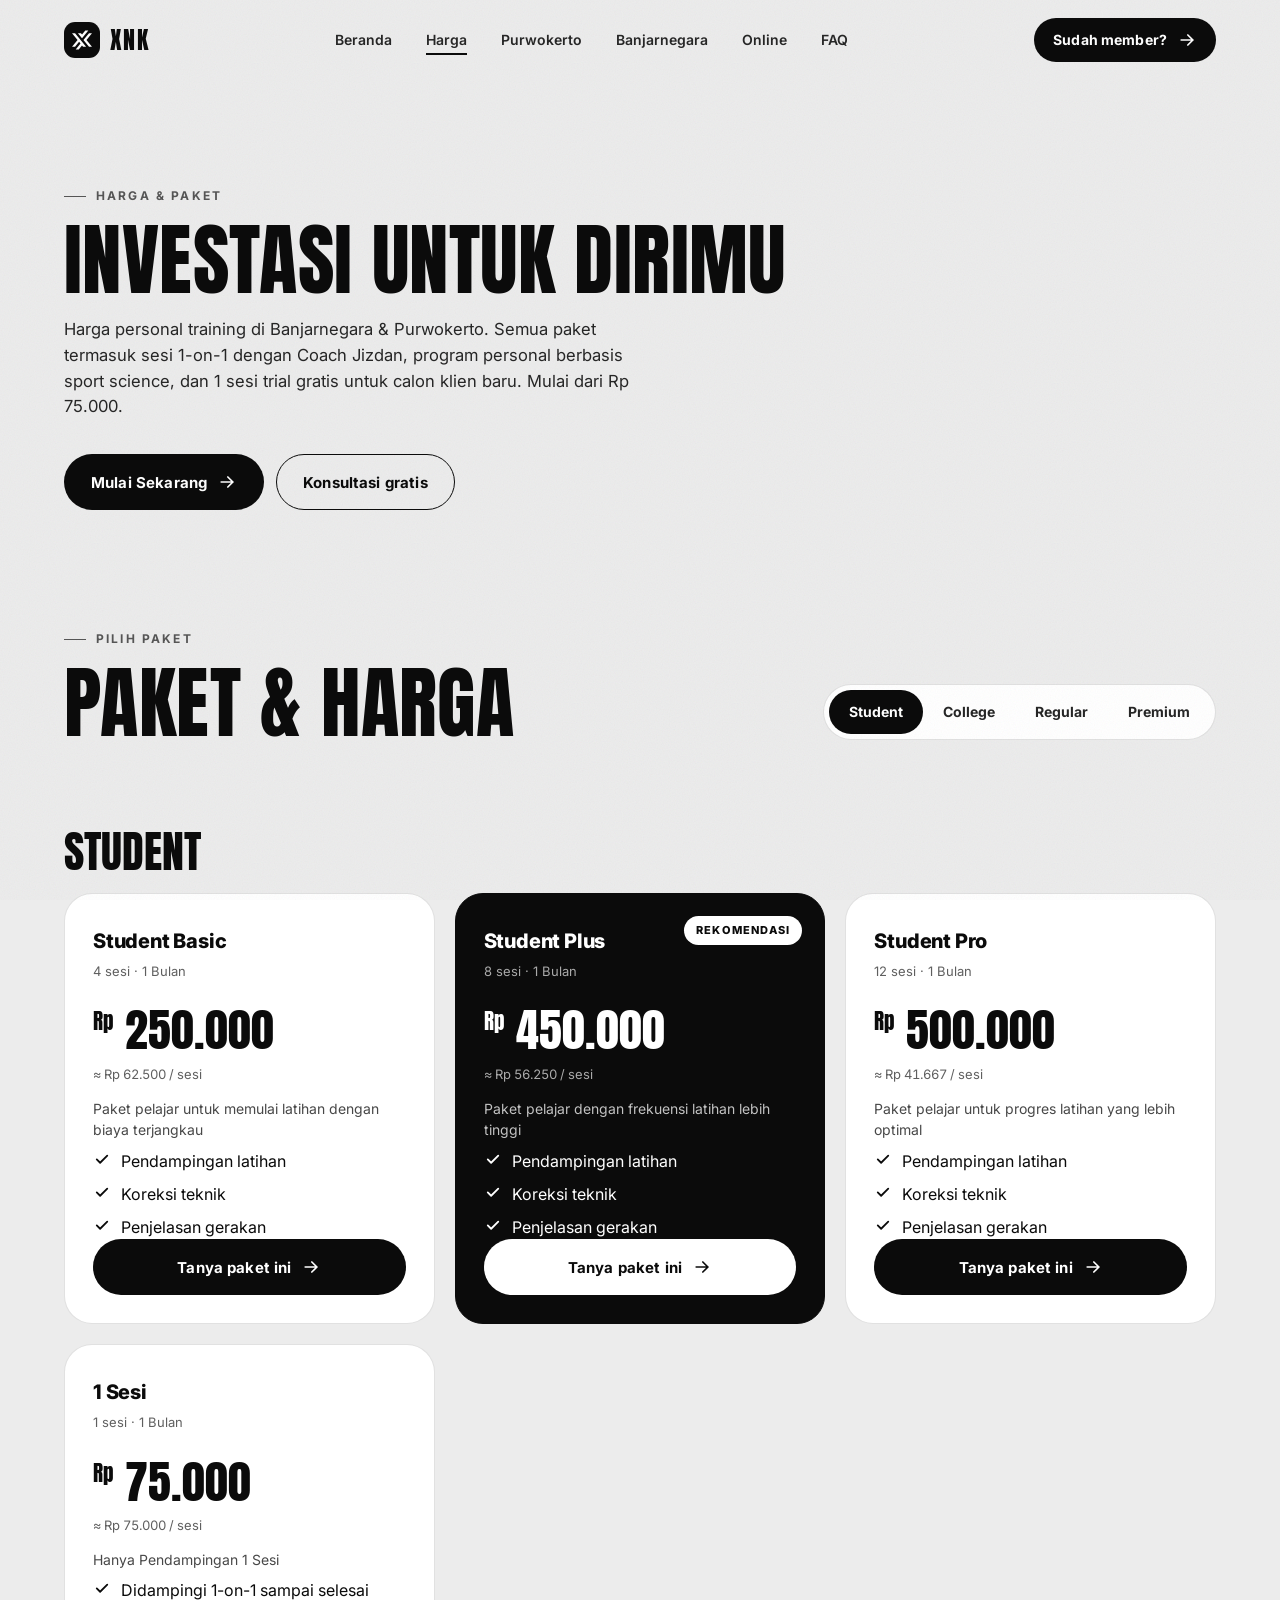
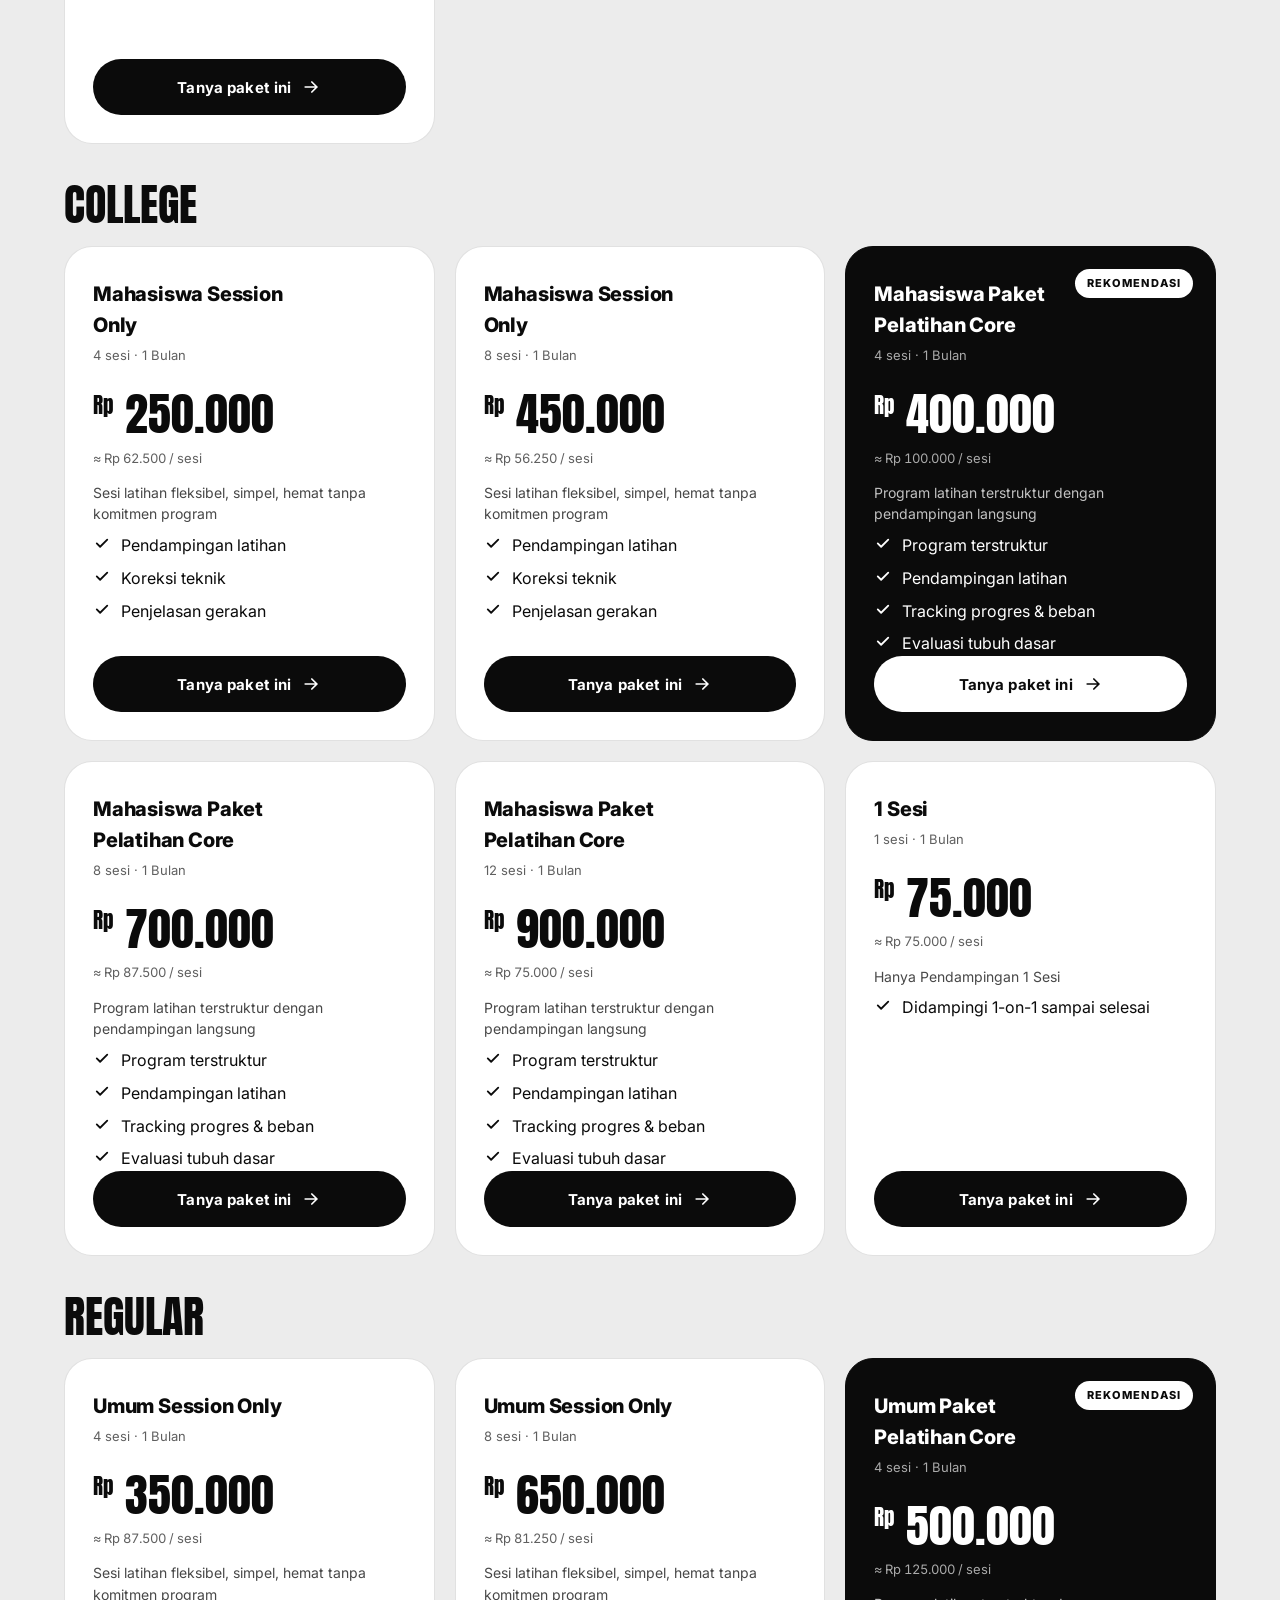
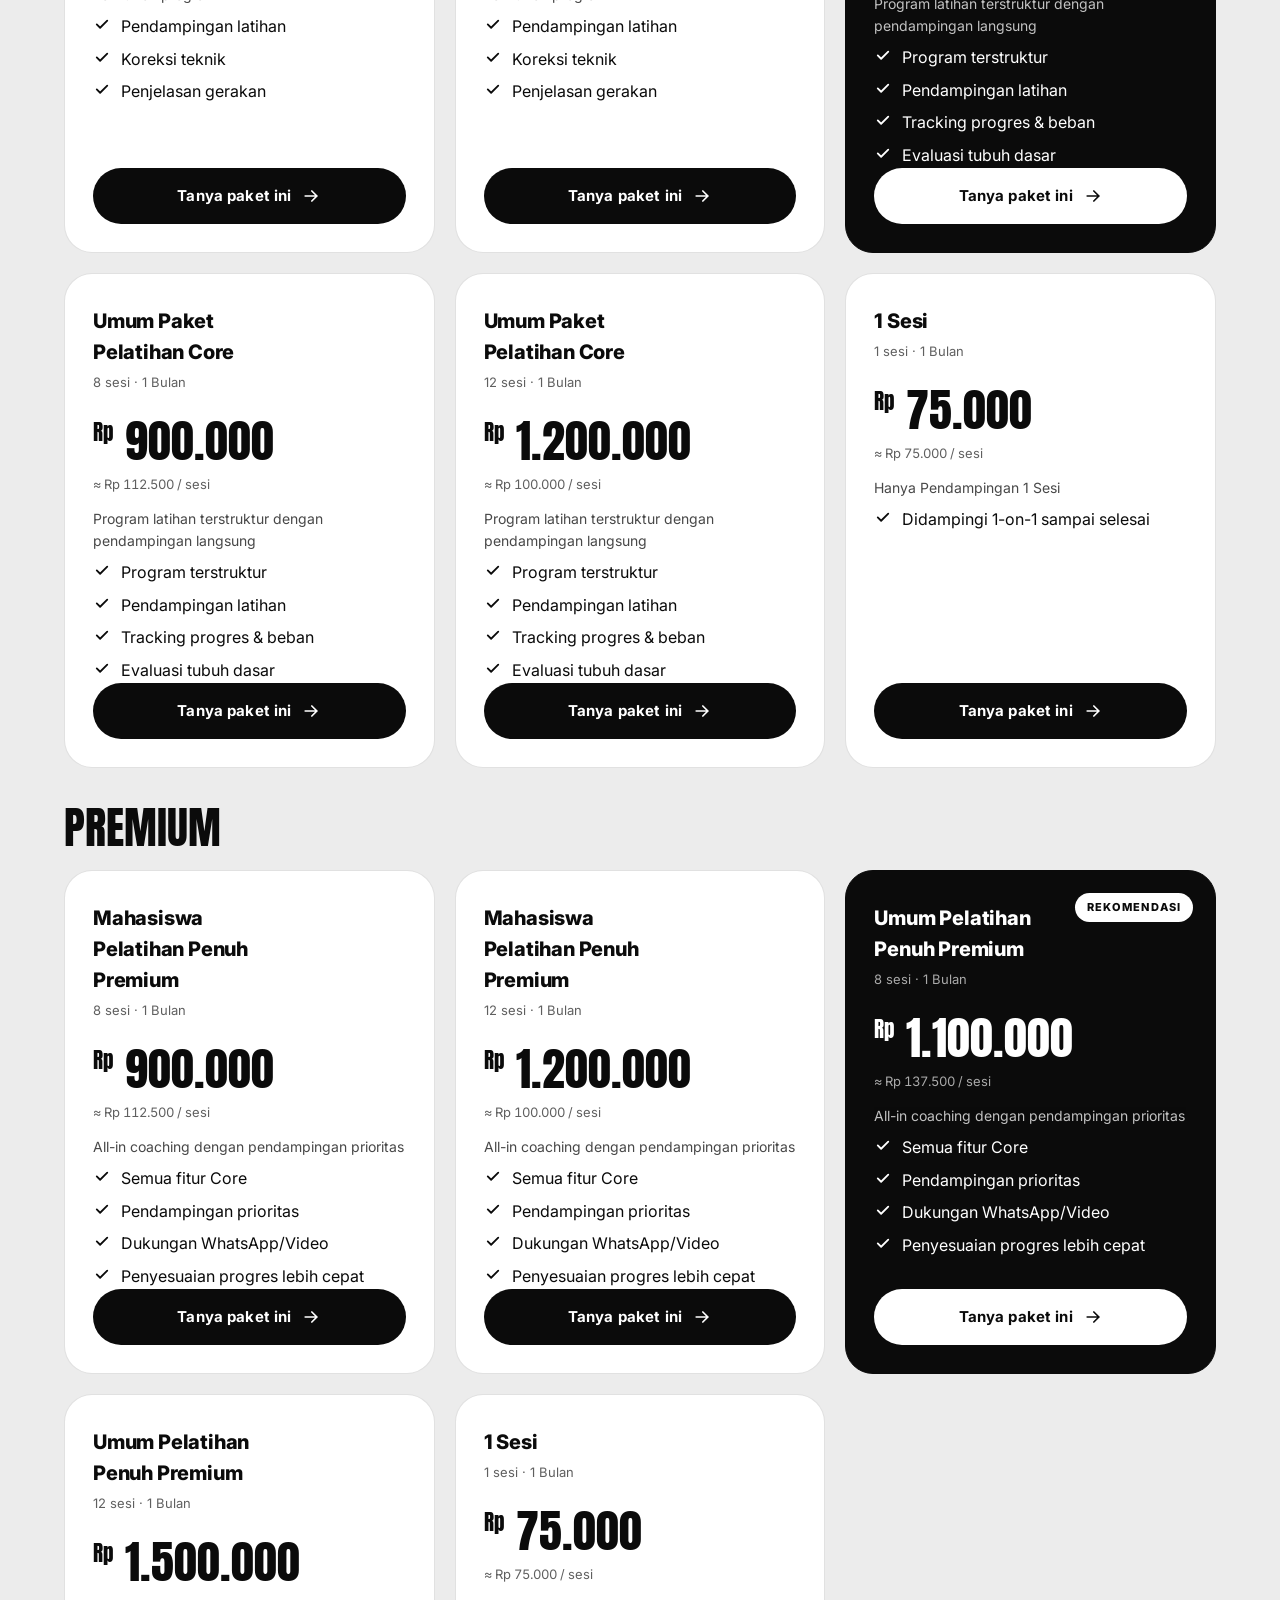
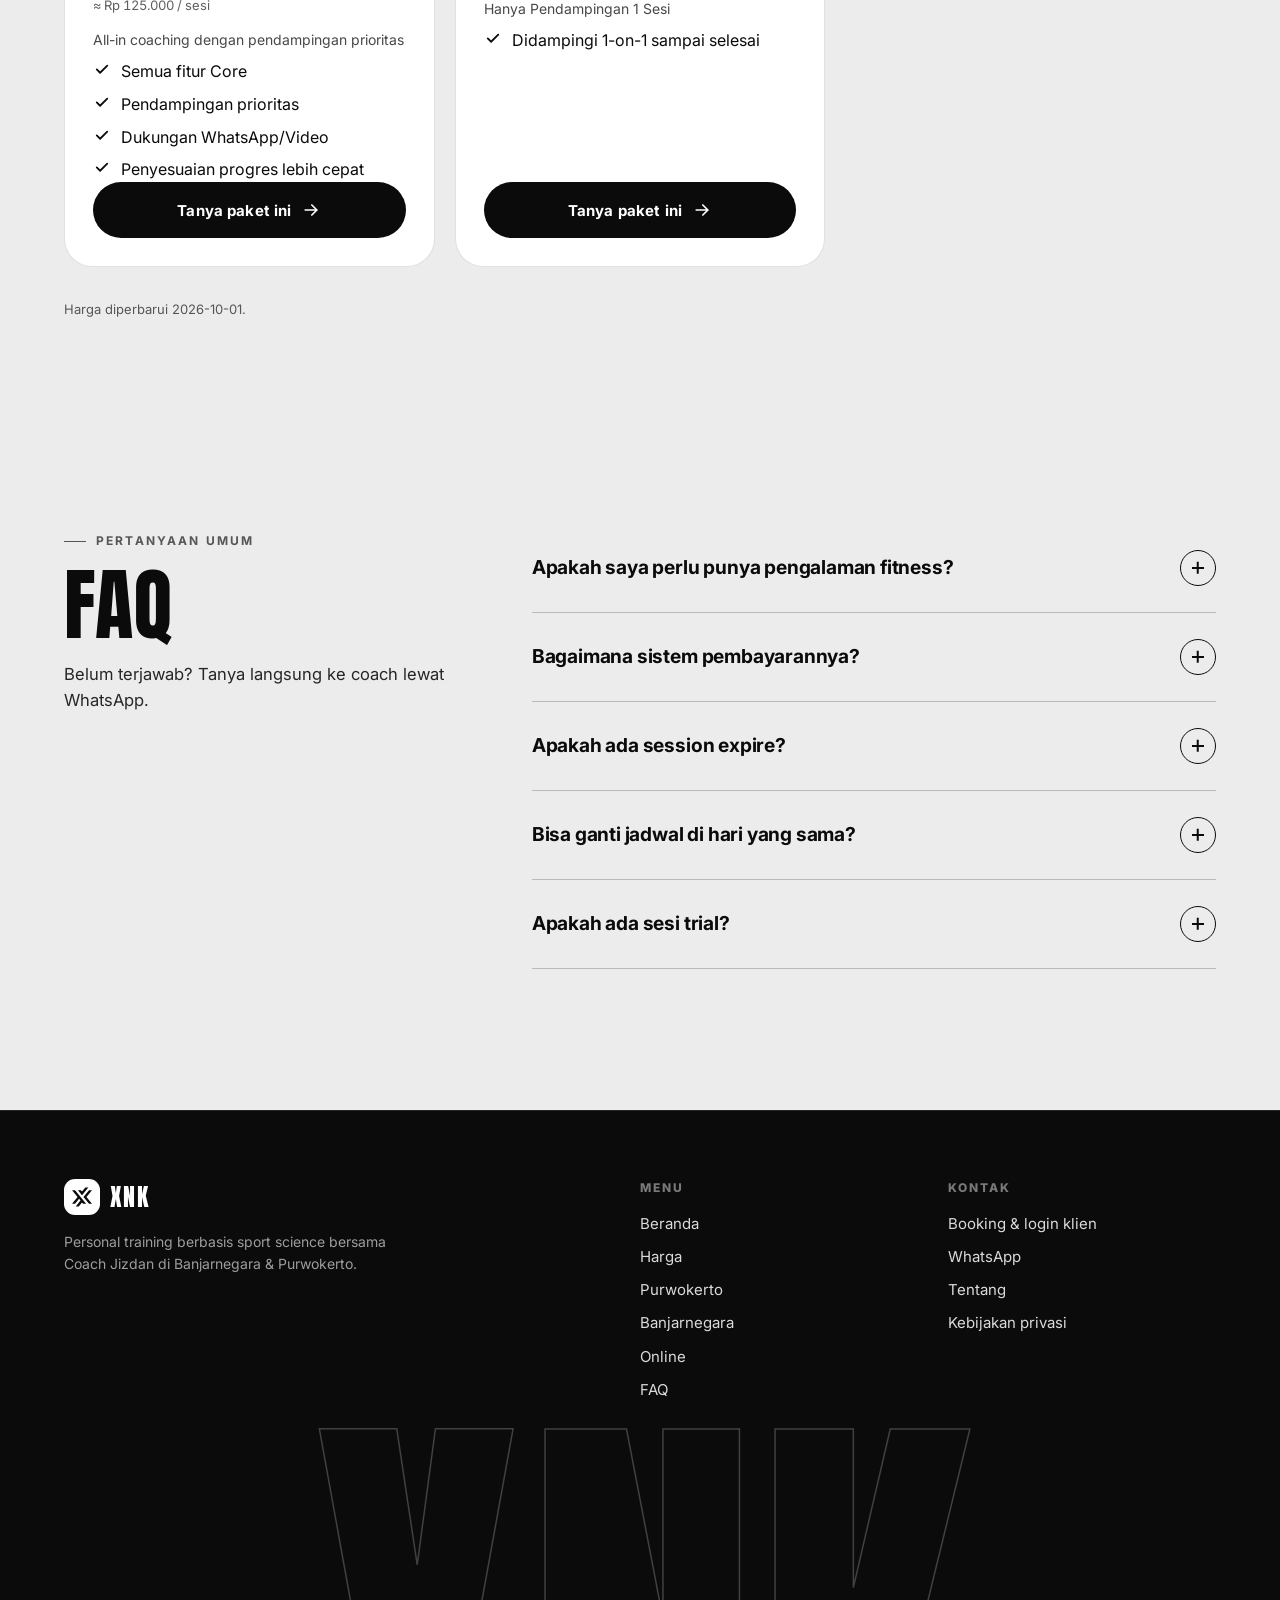
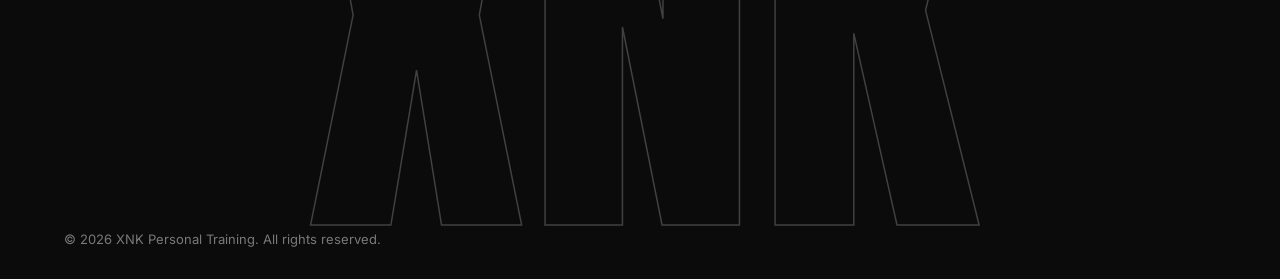
==== commit ebdf2582: "Brand assets: real X logo, favicon set, icons, manifest The site drew a generic chevron instead of t" ====
--- a/harga/index.html
+++ b/harga/index.html
@@ -16,23 +16,33 @@
 <meta property="og:description" content="Daftar harga paket personal training Coach Jizdan di Banjarnegara &amp; Purwokerto, mulai Rp 75.000. Termasuk 1 sesi trial gratis.">
 <meta property="og:image" content="https://xnkbooking.my.id/img/og.jpg">
 <meta name="twitter:card" content="summary_large_image">
+<link rel="icon" href="/favicon.svg" type="image/svg+xml">
 <link rel="icon" href="/favicon.ico" sizes="16x16 32x32 48x48">
-<link rel="apple-touch-icon" href="/apple-touch-icon.png">
+<link rel="icon" href="/favicon-32x32.png" type="image/png" sizes="32x32">
+<link rel="icon" href="/favicon-16x16.png" type="image/png" sizes="16x16">
+<link rel="icon" href="/icon-192.png" type="image/png" sizes="192x192">
+<link rel="apple-touch-icon" href="/apple-touch-icon.png" sizes="180x180">
+<link rel="mask-icon" href="/safari-pinned-tab.svg" color="#0B0B0B">
+<link rel="manifest" href="/site.webmanifest">
+<meta name="application-name" content="XNK Personal Training">
+<meta name="apple-mobile-web-app-title" content="XNK">
+<meta name="msapplication-config" content="/browserconfig.xml">
+<meta name="msapplication-TileColor" content="#0B0B0B">
 <link rel="preconnect" href="https://fonts.googleapis.com">
 <link rel="preconnect" href="https://fonts.gstatic.com" crossorigin>
 <link href="https://fonts.googleapis.com/css2?family=Anton&family=Inter:wght@400;500;600;700;800;900&display=swap" rel="stylesheet">
 <link rel="stylesheet" href="/site.css">
-<script type="application/ld+json">{"@context":"https://schema.org","@type":"ProfessionalService","@id":"https://xnkbooking.my.id/#business","name":"XNK Personal Training","alternateName":"Coach Jizdan · Personal Trainer","url":"https://xnkbooking.my.id/","image":"https://xnkbooking.my.id/img/og.jpg","logo":"https://xnkbooking.my.id/icon-192.png","telephone":"+6288221254305","description":"Personal trainer berbasis sport science di Banjarnegara & Purwokerto: fat loss, muscle building, strength & conditioning, sports performance. 1 sesi trial gratis.","areaServed":[{"@type":"City","name":"Banjarnegara"},{"@type":"City","name":"Purwokerto"}],"inLanguage":"id","priceRange":"Rp","founder":{"@type":"Person","@id":"https://xnkbooking.my.id/#coach","name":"Coach Jizdan","legalName":"Yandura Jizdan Hasya Husnayain","alternateName":["Coach Jizdan","Jizdan"],"jobTitle":"Personal Trainer","knowsAbout":["Fat Loss","Muscle Building","Strength & Conditioning","Sports Performance","Personal training","Pencak silat","Pendidikan jasmani"],"sameAs":["https://www.instagram.com/jiz.dan/"],"alumniOf":{"@type":"CollegeOrUniversity","name":"Universitas Jenderal Soedirman","sameAs":"https://www.unsoed.ac.id/"},"award":"Juara 2 Senam Virtual UMPP 2023, kategori grup putra (aerobik lagu bebas)","subjectOf":[{"@type":"WebPage","name":"UNSOED: Delegasi UNSOED raih prestasi Senam Virtual 2023","url":"https://old.unsoed.ac.id/id/delegasi-unsoed-raih-prestasi-senam-virtual-2023"},{"@type":"WebPage","name":"ANTARA Jateng: Mahasiswa Unsoed Purwokerto raih prestasi Senam Virtual 2023","url":"https://jateng.antaranews.co/berita/487353/mahaiswa-unsoed-purwokerto-raih-prestasi-senam-virtual-2023"}]},"makesOffer":[{"@type":"Offer","itemOffered":{"@type":"Service","name":"Fat Loss"}},{"@type":"Offer","itemOffered":{"@type":"Service","name":"Muscle Building"}},{"@type":"Offer","itemOffered":{"@type":"Service","name":"Strength & Conditioning"}},{"@type":"Offer","itemOffered":{"@type":"Service","name":"Sports Performance"}}],"sameAs":["https://www.instagram.com/jiz.dan/"],"knowsLanguage":"id","contactPoint":{"@type":"ContactPoint","contactType":"customer service","telephone":"+6288221254305","availableLanguage":"id","areaServed":"ID"},"location":[{"@type":"Place","name":"Wellness Gym","address":{"@type":"PostalAddress","streetAddress":"Jl. Jatisari No.24, Karangmiri, Sumampir, Purwokerto Utara, Kabupaten Banyumas","addressLocality":"Purwokerto","addressRegion":"Jawa Tengah","addressCountry":"ID","postalCode":"53125"},"hasMap":"https://share.google/h8p1TyW3msOq0gavc"}],"hasOfferCatalog":{"@type":"OfferCatalog","name":"Paket Personal Training","url":"https://xnkbooking.my.id/harga/","itemListElement":[{"@type":"OfferCatalog","name":"Student","itemListElement":[{"@type":"Offer","name":"Student Basic","price":"250000","priceCurrency":"IDR","url":"https://xnkbooking.my.id/harga/#STUDENT_BASIC","availability":"https://schema.org/InStock","description":"Paket pelajar untuk memulai latihan dengan biaya terjangkau"},{"@type":"Offer","name":"Student Plus","price":"450000","priceCurrency":"IDR","url":"https://xnkbooking.my.id/harga/#STUDENT_PLUS","availability":"https://schema.org/InStock","description":"Paket pelajar dengan frekuensi latihan lebih tinggi"},{"@type":"Offer","name":"Student Pro","price":"500000","priceCurrency":"IDR","url":"https://xnkbooking.my.id/harga/#STUDENT_PRO","availability":"https://schema.org/InStock","description":"Paket pelajar untuk progres latihan yang lebih optimal"},{"@type":"Offer","name":"1 Sesi","price":"75000","priceCurrency":"IDR","url":"https://xnkbooking.my.id/harga/#STUDENT_1S","availability":"https://schema.org/InStock","description":"Hanya Pendampingan 1 Sesi"}]},{"@type":"OfferCatalog","name":"College","itemListElement":[{"@type":"Offer","name":"Mahasiswa Session Only","price":"250000","priceCurrency":"IDR","url":"https://xnkbooking.my.id/harga/#PT001","availability":"https://schema.org/InStock","description":"Sesi latihan fleksibel, simpel, hemat tanpa komitmen program"},{"@type":"Offer","name":"Mahasiswa Session Only","price":"450000","priceCurrency":"IDR","url":"https://xnkbooking.my.id/harga/#PT002","availability":"https://schema.org/InStock","description":"Sesi latihan fleksibel, simpel, hemat tanpa komitmen program"},{"@type":"Offer","name":"Mahasiswa Paket Pelatihan Core","price":"400000","priceCurrency":"IDR","url":"https://xnkbooking.my.id/harga/#PT005","availability":"https://schema.org/InStock","description":"Program latihan terstruktur dengan pendampingan langsung"},{"@type":"Offer","name":"Mahasiswa Paket Pelatihan Core","price":"700000","priceCurrency":"IDR","url":"https://xnkbooking.my.id/harga/#PT006","availability":"https://schema.org/InStock","description":"Program latihan terstruktur dengan pendampingan langsung"},{"@type":"Offer","name":"Mahasiswa Paket Pelatihan Core","price":"900000","priceCurrency":"IDR","url":"https://xnkbooking.my.id/harga/#PT007","availability":"https://schema.org/InStock","description":"Program latihan terstruktur dengan pendampingan langsung"},{"@type":"Offer","name":"1 Sesi","price":"75000","priceCurrency":"IDR","url":"https://xnkbooking.my.id/harga/#PT_1S","availability":"https://schema.org/InStock","description":"Hanya Pendampingan 1 Sesi"}]},{"@type":"OfferCatalog","name":"Regular","itemListElement":[{"@type":"Offer","name":"Umum Session Only","price":"350000","priceCurrency":"IDR","url":"https://xnkbooking.my.id/harga/#PT003","availability":"https://schema.org/InStock","description":"Sesi latihan fleksibel, simpel, hemat tanpa komitmen program"},{"@type":"Offer","name":"Umum Session Only","price":"650000","priceCurrency":"IDR","url":"https://xnkbooking.my.id/harga/#PT004","availability":"https://schema.org/InStock","description":"Sesi latihan fleksibel, simpel, hemat tanpa komitmen program"},{"@type":"Offer","name":"Umum Paket Pelatihan Core","price":"500000","priceCurrency":"IDR","url":"https://xnkbooking.my.id/harga/#PT008","availability":"https://schema.org/InStock","description":"Program latihan terstruktur dengan pendampingan langsung"},{"@type":"Offer","name":"Umum Paket Pelatihan Core","price":"900000","priceCurrency":"IDR","url":"https://xnkbooking.my.id/harga/#PT009","availability":"https://schema.org/InStock","description":"Program latihan terstruktur dengan pendampingan langsung"},{"@type":"Offer","name":"Umum Paket Pelatihan Core","price":"1200000","priceCurrency":"IDR","url":"https://xnkbooking.my.id/harga/#PT010","availability":"https://schema.org/InStock","description":"Program latihan terstruktur dengan pendampingan langsung"},{"@type":"Offer","name":"1 Sesi","price":"75000","priceCurrency":"IDR","url":"https://xnkbooking.my.id/harga/#PT_1SR","availability":"https://schema.org/InStock","description":"Hanya Pendampingan 1 Sesi"}]},{"@type":"OfferCatalog","name":"Premium","itemListElement":[{"@type":"Offer","name":"Mahasiswa Pelatihan Penuh Premium","price":"900000","priceCurrency":"IDR","url":"https://xnkbooking.my.id/harga/#PT011","availability":"https://schema.org/InStock","description":"All-in coaching dengan pendampingan prioritas"},{"@type":"Offer","name":"Mahasiswa Pelatihan Penuh Premium","price":"1200000","priceCurrency":"IDR","url":"https://xnkbooking.my.id/harga/#PT012","availability":"https://schema.org/InStock","description":"All-in coaching dengan pendampingan prioritas"},{"@type":"Offer","name":"Umum Pelatihan Penuh Premium","price":"1100000","priceCurrency":"IDR","url":"https://xnkbooking.my.id/harga/#PT013","availability":"https://schema.org/InStock","description":"All-in coaching dengan pendampingan prioritas"},{"@type":"Offer","name":"Umum Pelatihan Penuh Premium","price":"1500000","priceCurrency":"IDR","url":"https://xnkbooking.my.id/harga/#PT014","availability":"https://schema.org/InStock","description":"All-in coaching dengan pendampingan prioritas"},{"@type":"Offer","name":"1 Sesi","price":"75000","priceCurrency":"IDR","url":"https://xnkbooking.my.id/harga/#PT_1SP","availability":"https://schema.org/InStock","description":"Hanya Pendampingan 1 Sesi"}]}]}}</script>
+<script type="application/ld+json">{"@context":"https://schema.org","@type":"ProfessionalService","@id":"https://xnkbooking.my.id/#business","name":"XNK Personal Training","alternateName":"Coach Jizdan · Personal Trainer","url":"https://xnkbooking.my.id/","image":["https://xnkbooking.my.id/img/og.jpg","https://xnkbooking.my.id/logo-512.png"],"logo":{"@type":"ImageObject","@id":"https://xnkbooking.my.id/#logo","url":"https://xnkbooking.my.id/logo-512.png","contentUrl":"https://xnkbooking.my.id/logo-512.png","width":512,"height":512,"caption":"XNK Personal Training"},"telephone":"+6288221254305","description":"Personal trainer berbasis sport science di Banjarnegara & Purwokerto: fat loss, muscle building, strength & conditioning, sports performance. 1 sesi trial gratis.","areaServed":[{"@type":"City","name":"Banjarnegara"},{"@type":"City","name":"Purwokerto"}],"inLanguage":"id","priceRange":"Rp","founder":{"@type":"Person","@id":"https://xnkbooking.my.id/#coach","name":"Coach Jizdan","legalName":"Yandura Jizdan Hasya Husnayain","alternateName":["Coach Jizdan","Jizdan"],"jobTitle":"Personal Trainer","knowsAbout":["Fat Loss","Muscle Building","Strength & Conditioning","Sports Performance","Personal training","Pencak silat","Pendidikan jasmani"],"sameAs":["https://www.instagram.com/jiz.dan/"],"alumniOf":{"@type":"CollegeOrUniversity","name":"Universitas Jenderal Soedirman","sameAs":"https://www.unsoed.ac.id/"},"award":"Juara 2 Senam Virtual UMPP 2023, kategori grup putra (aerobik lagu bebas)","subjectOf":[{"@type":"WebPage","name":"UNSOED: Delegasi UNSOED raih prestasi Senam Virtual 2023","url":"https://old.unsoed.ac.id/id/delegasi-unsoed-raih-prestasi-senam-virtual-2023"},{"@type":"WebPage","name":"ANTARA Jateng: Mahasiswa Unsoed Purwokerto raih prestasi Senam Virtual 2023","url":"https://jateng.antaranews.co/berita/487353/mahaiswa-unsoed-purwokerto-raih-prestasi-senam-virtual-2023"}]},"makesOffer":[{"@type":"Offer","itemOffered":{"@type":"Service","name":"Fat Loss"}},{"@type":"Offer","itemOffered":{"@type":"Service","name":"Muscle Building"}},{"@type":"Offer","itemOffered":{"@type":"Service","name":"Strength & Conditioning"}},{"@type":"Offer","itemOffered":{"@type":"Service","name":"Sports Performance"}}],"sameAs":["https://www.instagram.com/jiz.dan/"],"knowsLanguage":"id","contactPoint":{"@type":"ContactPoint","contactType":"customer service","telephone":"+6288221254305","availableLanguage":"id","areaServed":"ID"},"location":[{"@type":"Place","name":"Wellness Gym","address":{"@type":"PostalAddress","streetAddress":"Jl. Jatisari No.24, Karangmiri, Sumampir, Purwokerto Utara, Kabupaten Banyumas","addressLocality":"Purwokerto","addressRegion":"Jawa Tengah","addressCountry":"ID","postalCode":"53125"},"hasMap":"https://share.google/h8p1TyW3msOq0gavc"}],"hasOfferCatalog":{"@type":"OfferCatalog","name":"Paket Personal Training","url":"https://xnkbooking.my.id/harga/","itemListElement":[{"@type":"OfferCatalog","name":"Student","itemListElement":[{"@type":"Offer","name":"Student Basic","price":"250000","priceCurrency":"IDR","url":"https://xnkbooking.my.id/harga/#STUDENT_BASIC","availability":"https://schema.org/InStock","description":"Paket pelajar untuk memulai latihan dengan biaya terjangkau"},{"@type":"Offer","name":"Student Plus","price":"450000","priceCurrency":"IDR","url":"https://xnkbooking.my.id/harga/#STUDENT_PLUS","availability":"https://schema.org/InStock","description":"Paket pelajar dengan frekuensi latihan lebih tinggi"},{"@type":"Offer","name":"Student Pro","price":"500000","priceCurrency":"IDR","url":"https://xnkbooking.my.id/harga/#STUDENT_PRO","availability":"https://schema.org/InStock","description":"Paket pelajar untuk progres latihan yang lebih optimal"},{"@type":"Offer","name":"1 Sesi","price":"75000","priceCurrency":"IDR","url":"https://xnkbooking.my.id/harga/#STUDENT_1S","availability":"https://schema.org/InStock","description":"Hanya Pendampingan 1 Sesi"}]},{"@type":"OfferCatalog","name":"College","itemListElement":[{"@type":"Offer","name":"Mahasiswa Session Only","price":"250000","priceCurrency":"IDR","url":"https://xnkbooking.my.id/harga/#PT001","availability":"https://schema.org/InStock","description":"Sesi latihan fleksibel, simpel, hemat tanpa komitmen program"},{"@type":"Offer","name":"Mahasiswa Session Only","price":"450000","priceCurrency":"IDR","url":"https://xnkbooking.my.id/harga/#PT002","availability":"https://schema.org/InStock","description":"Sesi latihan fleksibel, simpel, hemat tanpa komitmen program"},{"@type":"Offer","name":"Mahasiswa Paket Pelatihan Core","price":"400000","priceCurrency":"IDR","url":"https://xnkbooking.my.id/harga/#PT005","availability":"https://schema.org/InStock","description":"Program latihan terstruktur dengan pendampingan langsung"},{"@type":"Offer","name":"Mahasiswa Paket Pelatihan Core","price":"700000","priceCurrency":"IDR","url":"https://xnkbooking.my.id/harga/#PT006","availability":"https://schema.org/InStock","description":"Program latihan terstruktur dengan pendampingan langsung"},{"@type":"Offer","name":"Mahasiswa Paket Pelatihan Core","price":"900000","priceCurrency":"IDR","url":"https://xnkbooking.my.id/harga/#PT007","availability":"https://schema.org/InStock","description":"Program latihan terstruktur dengan pendampingan langsung"},{"@type":"Offer","name":"1 Sesi","price":"75000","priceCurrency":"IDR","url":"https://xnkbooking.my.id/harga/#PT_1S","availability":"https://schema.org/InStock","description":"Hanya Pendampingan 1 Sesi"}]},{"@type":"OfferCatalog","name":"Regular","itemListElement":[{"@type":"Offer","name":"Umum Session Only","price":"350000","priceCurrency":"IDR","url":"https://xnkbooking.my.id/harga/#PT003","availability":"https://schema.org/InStock","description":"Sesi latihan fleksibel, simpel, hemat tanpa komitmen program"},{"@type":"Offer","name":"Umum Session Only","price":"650000","priceCurrency":"IDR","url":"https://xnkbooking.my.id/harga/#PT004","availability":"https://schema.org/InStock","description":"Sesi latihan fleksibel, simpel, hemat tanpa komitmen program"},{"@type":"Offer","name":"Umum Paket Pelatihan Core","price":"500000","priceCurrency":"IDR","url":"https://xnkbooking.my.id/harga/#PT008","availability":"https://schema.org/InStock","description":"Program latihan terstruktur dengan pendampingan langsung"},{"@type":"Offer","name":"Umum Paket Pelatihan Core","price":"900000","priceCurrency":"IDR","url":"https://xnkbooking.my.id/harga/#PT009","availability":"https://schema.org/InStock","description":"Program latihan terstruktur dengan pendampingan langsung"},{"@type":"Offer","name":"Umum Paket Pelatihan Core","price":"1200000","priceCurrency":"IDR","url":"https://xnkbooking.my.id/harga/#PT010","availability":"https://schema.org/InStock","description":"Program latihan terstruktur dengan pendampingan langsung"},{"@type":"Offer","name":"1 Sesi","price":"75000","priceCurrency":"IDR","url":"https://xnkbooking.my.id/harga/#PT_1SR","availability":"https://schema.org/InStock","description":"Hanya Pendampingan 1 Sesi"}]},{"@type":"OfferCatalog","name":"Premium","itemListElement":[{"@type":"Offer","name":"Mahasiswa Pelatihan Penuh Premium","price":"900000","priceCurrency":"IDR","url":"https://xnkbooking.my.id/harga/#PT011","availability":"https://schema.org/InStock","description":"All-in coaching dengan pendampingan prioritas"},{"@type":"Offer","name":"Mahasiswa Pelatihan Penuh Premium","price":"1200000","priceCurrency":"IDR","url":"https://xnkbooking.my.id/harga/#PT012","availability":"https://schema.org/InStock","description":"All-in coaching dengan pendampingan prioritas"},{"@type":"Offer","name":"Umum Pelatihan Penuh Premium","price":"1100000","priceCurrency":"IDR","url":"https://xnkbooking.my.id/harga/#PT013","availability":"https://schema.org/InStock","description":"All-in coaching dengan pendampingan prioritas"},{"@type":"Offer","name":"Umum Pelatihan Penuh Premium","price":"1500000","priceCurrency":"IDR","url":"https://xnkbooking.my.id/harga/#PT014","availability":"https://schema.org/InStock","description":"All-in coaching dengan pendampingan prioritas"},{"@type":"Offer","name":"1 Sesi","price":"75000","priceCurrency":"IDR","url":"https://xnkbooking.my.id/harga/#PT_1SP","availability":"https://schema.org/InStock","description":"Hanya Pendampingan 1 Sesi"}]}]}}</script>
 <script type="application/ld+json">{"@context":"https://schema.org","@type":"BreadcrumbList","itemListElement":[{"@type":"ListItem","position":1,"name":"Beranda","item":"https://xnkbooking.my.id/"},{"@type":"ListItem","position":2,"name":"Harga","item":"https://xnkbooking.my.id/harga/"}]}</script>
 <script type="application/ld+json">{"@context":"https://schema.org","@type":"FAQPage","mainEntity":[{"@type":"Question","name":"Apakah saya perlu punya pengalaman fitness?","acceptedAnswer":{"@type":"Answer","text":"Tidak sama sekali! Program kami dirancang untuk semua level, dari pemula total hingga atlet. Coach akan menyesuaikan intensitas dan kompleksitas latihan sesuai kemampuanmu."}},{"@type":"Question","name":"Bagaimana sistem pembayarannya?","acceptedAnswer":{"@type":"Answer","text":"Pembayaran dilakukan di awal per paket (bukan per sesi). Kami menerima transfer bank (BRI), e-wallet (DANA) & cash. Setelah pembayaran dikonfirmasi, sesi kamu aktif dan bisa langsung booking jadwal."}},{"@type":"Question","name":"Apakah ada session expire?","acceptedAnswer":{"@type":"Answer","text":"Ya, setiap paket memiliki masa berlaku 1 bulan. Tapi tenang, kami selalu ingatkan via WhatsApp sebelum masa berlaku habis!"}},{"@type":"Question","name":"Bisa ganti jadwal di hari yang sama?","acceptedAnswer":{"@type":"Answer","text":"Bisa! Kami mengerti ada keadaan darurat. Cukup hubungi coach via WhatsApp minimal 2 jam sebelum sesi untuk reschedule tanpa penalti."}},{"@type":"Question","name":"Apakah ada sesi trial?","acceptedAnswer":{"@type":"Answer","text":"Ada! Kami menyediakan 1 sesi trial gratis untuk kamu yang ingin merasakan latihan bersama coach sebelum memutuskan. Klik \"Mulai Sekarang\" untuk menjadwalkan trial."}}]}</script>
 </head>
 <body>
-<header class="nav" id="nav"><a class="logo" href="/" aria-label="XNK, beranda"><span class="logo-mark"><svg viewBox="0 0 24 24" fill="none" stroke="#fff" stroke-width="2.4" stroke-linecap="round" stroke-linejoin="round"><path d="M7 11l5-5 5 5M7 17l5-5 5 5"/></svg></span><span class="logo-word">XNK</span></a><nav class="nav-links" aria-label="Menu"><a class="nav-link" href="/">Beranda</a><a class="nav-link" aria-current="page" href="/harga/">Harga</a><a class="nav-link" href="/personal-trainer-purwokerto/">Purwokerto</a><a class="nav-link" href="/personal-trainer-banjarnegara/">Banjarnegara</a><a class="nav-link" href="/personal-trainer-online/">Online</a><a class="nav-link" href="/harga/#faq">FAQ</a></nav><a class="btn btn-dark btn-sm nav-cta" href="https://book.xnkbooking.my.id/">Sudah member?<svg class="icon arr" viewBox="0 0 24 24" fill="none" stroke="currentColor" stroke-width="2" stroke-linecap="round"><path d="M5 12h14M13 6l6 6-6 6"/></svg></a><button type="button" class="burger" id="burger" aria-label="Buka menu" aria-expanded="false" aria-controls="m-menu"><span></span><span></span></button></header>
+<header class="nav" id="nav"><a class="logo" href="/" aria-label="XNK, beranda"><span class="logo-mark"><svg viewBox="0 0 948 895" fill="#fff" aria-hidden="true" focusable="false"><path fill-rule="evenodd" d="M630 2L774 2L475 365L280 128L425 128L476 190ZM1 128L145 128L670 768L526 768L474 706L319 895L176 895L403 619L337 536L145 768L1 768L263 449ZM806 130L947 130L687 448L947 768L806 768L543 448Z"/></svg></span><span class="logo-word">XNK</span></a><nav class="nav-links" aria-label="Menu"><a class="nav-link" href="/">Beranda</a><a class="nav-link" aria-current="page" href="/harga/">Harga</a><a class="nav-link" href="/personal-trainer-purwokerto/">Purwokerto</a><a class="nav-link" href="/personal-trainer-banjarnegara/">Banjarnegara</a><a class="nav-link" href="/personal-trainer-online/">Online</a><a class="nav-link" href="/harga/#faq">FAQ</a></nav><a class="btn btn-dark btn-sm nav-cta" href="https://book.xnkbooking.my.id/">Sudah member?<svg class="icon arr" viewBox="0 0 24 24" fill="none" stroke="currentColor" stroke-width="2" stroke-linecap="round"><path d="M5 12h14M13 6l6 6-6 6"/></svg></a><button type="button" class="burger" id="burger" aria-label="Buka menu" aria-expanded="false" aria-controls="m-menu"><span></span><span></span></button></header>
 <div class="m-menu" id="m-menu" aria-hidden="true"><nav class="m-menu-links" aria-label="Menu"><a href="/"><small>01</small>Beranda</a><a href="/harga/"><small>02</small>Harga</a><a href="/personal-trainer-purwokerto/"><small>03</small>Purwokerto</a><a href="/personal-trainer-banjarnegara/"><small>04</small>Banjarnegara</a><a href="/personal-trainer-online/"><small>05</small>Online</a><a href="/harga/#faq"><small>06</small>FAQ</a></nav><div class="m-menu-foot"><a class="btn btn-light btn-block" href="https://book.xnkbooking.my.id/">Mulai Sekarang</a><a class="m-menu-wa" href="https://wa.me/6288221254305?text=Halo%20Coach%20Jizdan%2C%20saya%20mau%20tanya%20program%20personal%20training." rel="noopener">Chat WhatsApp →</a></div></div>
 <main>
 <section class="sec sec-hero"><div class="wrap"><p class="eyebrow">Harga &amp; Paket</p><h1 class="h2">Investasi untuk dirimu</h1><p class="lead">Harga personal training di Banjarnegara &amp; Purwokerto. Semua paket termasuk sesi 1-on-1 dengan Coach Jizdan, program personal berbasis sport science, dan 1 sesi trial gratis untuk calon klien baru. Mulai dari Rp 75.000.</p><div class="hero-actions"><a class="btn btn-dark" href="https://book.xnkbooking.my.id/">Mulai Sekarang<svg class="icon arr" viewBox="0 0 24 24" fill="none" stroke="currentColor" stroke-width="2" stroke-linecap="round"><path d="M5 12h14M13 6l6 6-6 6"/></svg></a><a class="btn btn-line" href="https://wa.me/6288221254305?text=Halo%20Coach%20Jizdan%2C%20saya%20mau%20konsultasi%20paket%20personal%20training." rel="noopener">Konsultasi gratis</a></div></div></section><section class="sec sec-paket" id="paket"><div class="wrap"><div class="sec-head-row"><div><p class="eyebrow">Pilih Paket</p><h2 class="h2">Paket &amp; harga</h2></div><div class="seg" role="navigation" aria-label="Kategori paket"><a class="toggle-btn active" href="#kategori-student">Student</a><a class="toggle-btn" href="#kategori-college">College</a><a class="toggle-btn" href="#kategori-regular">Regular</a><a class="toggle-btn" href="#kategori-premium">Premium</a></div></div><div class="cat" id="kategori-student"><h2 class="cat-h">Student</h2><div class="price-track"><article class="price" id="STUDENT_BASIC"><h3 class="price-name">Student Basic</h3><p class="price-meta">4 sesi · 1 Bulan</p><p class="price-amt"><small>Rp</small> 250.000</p><p class="price-per">≈ Rp 62.500 / sesi</p><p class="price-desc">Paket pelajar untuk memulai latihan dengan biaya terjangkau</p><ul class="price-list"><li><svg viewBox="0 0 24 24" fill="none" stroke="currentColor" stroke-width="2.4" stroke-linecap="round" stroke-linejoin="round"><path d="M5 12.5l4.5 4.5L19 7.5"/></svg><span>Pendampingan latihan</span></li><li><svg viewBox="0 0 24 24" fill="none" stroke="currentColor" stroke-width="2.4" stroke-linecap="round" stroke-linejoin="round"><path d="M5 12.5l4.5 4.5L19 7.5"/></svg><span>Koreksi teknik</span></li><li><svg viewBox="0 0 24 24" fill="none" stroke="currentColor" stroke-width="2.4" stroke-linecap="round" stroke-linejoin="round"><path d="M5 12.5l4.5 4.5L19 7.5"/></svg><span>Penjelasan gerakan</span></li></ul><a class="btn btn-dark" href="https://wa.me/6288221254305?text=Halo%20Coach%20Jizdan%2C%20saya%20tertarik%20paket%20Student%20Basic." rel="noopener">Tanya paket ini<svg class="icon arr" viewBox="0 0 24 24" fill="none" stroke="currentColor" stroke-width="2" stroke-linecap="round"><path d="M5 12h14M13 6l6 6-6 6"/></svg></a></article><article class="price featured" id="STUDENT_PLUS"><span class="price-badge">Rekomendasi</span><h3 class="price-name">Student Plus</h3><p class="price-meta">8 sesi · 1 Bulan</p><p class="price-amt"><small>Rp</small> 450.000</p><p class="price-per">≈ Rp 56.250 / sesi</p><p class="price-desc">Paket pelajar dengan frekuensi latihan lebih tinggi</p><ul class="price-list"><li><svg viewBox="0 0 24 24" fill="none" stroke="currentColor" stroke-width="2.4" stroke-linecap="round" stroke-linejoin="round"><path d="M5 12.5l4.5 4.5L19 7.5"/></svg><span>Pendampingan latihan</span></li><li><svg viewBox="0 0 24 24" fill="none" stroke="currentColor" stroke-width="2.4" stroke-linecap="round" stroke-linejoin="round"><path d="M5 12.5l4.5 4.5L19 7.5"/></svg><span>Koreksi teknik</span></li><li><svg viewBox="0 0 24 24" fill="none" stroke="currentColor" stroke-width="2.4" stroke-linecap="round" stroke-linejoin="round"><path d="M5 12.5l4.5 4.5L19 7.5"/></svg><span>Penjelasan gerakan</span></li></ul><a class="btn btn-light" href="https://wa.me/6288221254305?text=Halo%20Coach%20Jizdan%2C%20saya%20tertarik%20paket%20Student%20Plus." rel="noopener">Tanya paket ini<svg class="icon arr" viewBox="0 0 24 24" fill="none" stroke="currentColor" stroke-width="2" stroke-linecap="round"><path d="M5 12h14M13 6l6 6-6 6"/></svg></a></article><article class="price" id="STUDENT_PRO"><h3 class="price-name">Student Pro</h3><p class="price-meta">12 sesi · 1 Bulan</p><p class="price-amt"><small>Rp</small> 500.000</p><p class="price-per">≈ Rp 41.667 / sesi</p><p class="price-desc">Paket pelajar untuk progres latihan yang lebih optimal</p><ul class="price-list"><li><svg viewBox="0 0 24 24" fill="none" stroke="currentColor" stroke-width="2.4" stroke-linecap="round" stroke-linejoin="round"><path d="M5 12.5l4.5 4.5L19 7.5"/></svg><span>Pendampingan latihan</span></li><li><svg viewBox="0 0 24 24" fill="none" stroke="currentColor" stroke-width="2.4" stroke-linecap="round" stroke-linejoin="round"><path d="M5 12.5l4.5 4.5L19 7.5"/></svg><span>Koreksi teknik</span></li><li><svg viewBox="0 0 24 24" fill="none" stroke="currentColor" stroke-width="2.4" stroke-linecap="round" stroke-linejoin="round"><path d="M5 12.5l4.5 4.5L19 7.5"/></svg><span>Penjelasan gerakan</span></li></ul><a class="btn btn-dark" href="https://wa.me/6288221254305?text=Halo%20Coach%20Jizdan%2C%20saya%20tertarik%20paket%20Student%20Pro." rel="noopener">Tanya paket ini<svg class="icon arr" viewBox="0 0 24 24" fill="none" stroke="currentColor" stroke-width="2" stroke-linecap="round"><path d="M5 12h14M13 6l6 6-6 6"/></svg></a></article><article class="price" id="STUDENT_1S"><h3 class="price-name">1 Sesi</h3><p class="price-meta">1 sesi · 1 Bulan</p><p class="price-amt"><small>Rp</small> 75.000</p><p class="price-per">≈ Rp 75.000 / sesi</p><p class="price-desc">Hanya Pendampingan 1 Sesi</p><ul class="price-list"><li><svg viewBox="0 0 24 24" fill="none" stroke="currentColor" stroke-width="2.4" stroke-linecap="round" stroke-linejoin="round"><path d="M5 12.5l4.5 4.5L19 7.5"/></svg><span>Didampingi 1-on-1 sampai selesai</span></li></ul><a class="btn btn-dark" href="https://wa.me/6288221254305?text=Halo%20Coach%20Jizdan%2C%20saya%20tertarik%20paket%201%20Sesi." rel="noopener">Tanya paket ini<svg class="icon arr" viewBox="0 0 24 24" fill="none" stroke="currentColor" stroke-width="2" stroke-linecap="round"><path d="M5 12h14M13 6l6 6-6 6"/></svg></a></article></div></div><div class="cat" id="kategori-college"><h2 class="cat-h">College</h2><div class="price-track"><article class="price" id="PT001"><h3 class="price-name">Mahasiswa Session Only</h3><p class="price-meta">4 sesi · 1 Bulan</p><p class="price-amt"><small>Rp</small> 250.000</p><p class="price-per">≈ Rp 62.500 / sesi</p><p class="price-desc">Sesi latihan fleksibel, simpel, hemat tanpa komitmen program</p><ul class="price-list"><li><svg viewBox="0 0 24 24" fill="none" stroke="currentColor" stroke-width="2.4" stroke-linecap="round" stroke-linejoin="round"><path d="M5 12.5l4.5 4.5L19 7.5"/></svg><span>Pendampingan latihan</span></li><li><svg viewBox="0 0 24 24" fill="none" stroke="currentColor" stroke-width="2.4" stroke-linecap="round" stroke-linejoin="round"><path d="M5 12.5l4.5 4.5L19 7.5"/></svg><span>Koreksi teknik</span></li><li><svg viewBox="0 0 24 24" fill="none" stroke="currentColor" stroke-width="2.4" stroke-linecap="round" stroke-linejoin="round"><path d="M5 12.5l4.5 4.5L19 7.5"/></svg><span>Penjelasan gerakan</span></li></ul><a class="btn btn-dark" href="https://wa.me/6288221254305?text=Halo%20Coach%20Jizdan%2C%20saya%20tertarik%20paket%20Mahasiswa%20Session%20Only." rel="noopener">Tanya paket ini<svg class="icon arr" viewBox="0 0 24 24" fill="none" stroke="currentColor" stroke-width="2" stroke-linecap="round"><path d="M5 12h14M13 6l6 6-6 6"/></svg></a></article><article class="price" id="PT002"><h3 class="price-name">Mahasiswa Session Only</h3><p class="price-meta">8 sesi · 1 Bulan</p><p class="price-amt"><small>Rp</small> 450.000</p><p class="price-per">≈ Rp 56.250 / sesi</p><p class="price-desc">Sesi latihan fleksibel, simpel, hemat tanpa komitmen program</p><ul class="price-list"><li><svg viewBox="0 0 24 24" fill="none" stroke="currentColor" stroke-width="2.4" stroke-linecap="round" stroke-linejoin="round"><path d="M5 12.5l4.5 4.5L19 7.5"/></svg><span>Pendampingan latihan</span></li><li><svg viewBox="0 0 24 24" fill="none" stroke="currentColor" stroke-width="2.4" stroke-linecap="round" stroke-linejoin="round"><path d="M5 12.5l4.5 4.5L19 7.5"/></svg><span>Koreksi teknik</span></li><li><svg viewBox="0 0 24 24" fill="none" stroke="currentColor" stroke-width="2.4" stroke-linecap="round" stroke-linejoin="round"><path d="M5 12.5l4.5 4.5L19 7.5"/></svg><span>Penjelasan gerakan</span></li></ul><a class="btn btn-dark" href="https://wa.me/6288221254305?text=Halo%20Coach%20Jizdan%2C%20saya%20tertarik%20paket%20Mahasiswa%20Session%20Only." rel="noopener">Tanya paket ini<svg class="icon arr" viewBox="0 0 24 24" fill="none" stroke="currentColor" stroke-width="2" stroke-linecap="round"><path d="M5 12h14M13 6l6 6-6 6"/></svg></a></article><article class="price featured" id="PT005"><span class="price-badge">Rekomendasi</span><h3 class="price-name">Mahasiswa Paket Pelatihan Core</h3><p class="price-meta">4 sesi · 1 Bulan</p><p class="price-amt"><small>Rp</small> 400.000</p><p class="price-per">≈ Rp 100.000 / sesi</p><p class="price-desc">Program latihan terstruktur dengan pendampingan langsung</p><ul class="price-list"><li><svg viewBox="0 0 24 24" fill="none" stroke="currentColor" stroke-width="2.4" stroke-linecap="round" stroke-linejoin="round"><path d="M5 12.5l4.5 4.5L19 7.5"/></svg><span>Program terstruktur</span></li><li><svg viewBox="0 0 24 24" fill="none" stroke="currentColor" stroke-width="2.4" stroke-linecap="round" stroke-linejoin="round"><path d="M5 12.5l4.5 4.5L19 7.5"/></svg><span>Pendampingan latihan</span></li><li><svg viewBox="0 0 24 24" fill="none" stroke="currentColor" stroke-width="2.4" stroke-linecap="round" stroke-linejoin="round"><path d="M5 12.5l4.5 4.5L19 7.5"/></svg><span>Tracking progres &amp; beban</span></li><li><svg viewBox="0 0 24 24" fill="none" stroke="currentColor" stroke-width="2.4" stroke-linecap="round" stroke-linejoin="round"><path d="M5 12.5l4.5 4.5L19 7.5"/></svg><span>Evaluasi tubuh dasar</span></li></ul><a class="btn btn-light" href="https://wa.me/6288221254305?text=Halo%20Coach%20Jizdan%2C%20saya%20tertarik%20paket%20Mahasiswa%20Paket%20Pelatihan%20Core." rel="noopener">Tanya paket ini<svg class="icon arr" viewBox="0 0 24 24" fill="none" stroke="currentColor" stroke-width="2" stroke-linecap="round"><path d="M5 12h14M13 6l6 6-6 6"/></svg></a></article><article class="price" id="PT006"><h3 class="price-name">Mahasiswa Paket Pelatihan Core</h3><p class="price-meta">8 sesi · 1 Bulan</p><p class="price-amt"><small>Rp</small> 700.000</p><p class="price-per">≈ Rp 87.500 / sesi</p><p class="price-desc">Program latihan terstruktur dengan pendampingan langsung</p><ul class="price-list"><li><svg viewBox="0 0 24 24" fill="none" stroke="currentColor" stroke-width="2.4" stroke-linecap="round" stroke-linejoin="round"><path d="M5 12.5l4.5 4.5L19 7.5"/></svg><span>Program terstruktur</span></li><li><svg viewBox="0 0 24 24" fill="none" stroke="currentColor" stroke-width="2.4" stroke-linecap="round" stroke-linejoin="round"><path d="M5 12.5l4.5 4.5L19 7.5"/></svg><span>Pendampingan latihan</span></li><li><svg viewBox="0 0 24 24" fill="none" stroke="currentColor" stroke-width="2.4" stroke-linecap="round" stroke-linejoin="round"><path d="M5 12.5l4.5 4.5L19 7.5"/></svg><span>Tracking progres &amp; beban</span></li><li><svg viewBox="0 0 24 24" fill="none" stroke="currentColor" stroke-width="2.4" stroke-linecap="round" stroke-linejoin="round"><path d="M5 12.5l4.5 4.5L19 7.5"/></svg><span>Evaluasi tubuh dasar</span></li></ul><a class="btn btn-dark" href="https://wa.me/6288221254305?text=Halo%20Coach%20Jizdan%2C%20saya%20tertarik%20paket%20Mahasiswa%20Paket%20Pelatihan%20Core." rel="noopener">Tanya paket ini<svg class="icon arr" viewBox="0 0 24 24" fill="none" stroke="currentColor" stroke-width="2" stroke-linecap="round"><path d="M5 12h14M13 6l6 6-6 6"/></svg></a></article><article class="price" id="PT007"><h3 class="price-name">Mahasiswa Paket Pelatihan Core</h3><p class="price-meta">12 sesi · 1 Bulan</p><p class="price-amt"><small>Rp</small> 900.000</p><p class="price-per">≈ Rp 75.000 / sesi</p><p class="price-desc">Program latihan terstruktur dengan pendampingan langsung</p><ul class="price-list"><li><svg viewBox="0 0 24 24" fill="none" stroke="currentColor" stroke-width="2.4" stroke-linecap="round" stroke-linejoin="round"><path d="M5 12.5l4.5 4.5L19 7.5"/></svg><span>Program terstruktur</span></li><li><svg viewBox="0 0 24 24" fill="none" stroke="currentColor" stroke-width="2.4" stroke-linecap="round" stroke-linejoin="round"><path d="M5 12.5l4.5 4.5L19 7.5"/></svg><span>Pendampingan latihan</span></li><li><svg viewBox="0 0 24 24" fill="none" stroke="currentColor" stroke-width="2.4" stroke-linecap="round" stroke-linejoin="round"><path d="M5 12.5l4.5 4.5L19 7.5"/></svg><span>Tracking progres &amp; beban</span></li><li><svg viewBox="0 0 24 24" fill="none" stroke="currentColor" stroke-width="2.4" stroke-linecap="round" stroke-linejoin="round"><path d="M5 12.5l4.5 4.5L19 7.5"/></svg><span>Evaluasi tubuh dasar</span></li></ul><a class="btn btn-dark" href="https://wa.me/6288221254305?text=Halo%20Coach%20Jizdan%2C%20saya%20tertarik%20paket%20Mahasiswa%20Paket%20Pelatihan%20Core." rel="noopener">Tanya paket ini<svg class="icon arr" viewBox="0 0 24 24" fill="none" stroke="currentColor" stroke-width="2" stroke-linecap="round"><path d="M5 12h14M13 6l6 6-6 6"/></svg></a></article><article class="price" id="PT_1S"><h3 class="price-name">1 Sesi</h3><p class="price-meta">1 sesi · 1 Bulan</p><p class="price-amt"><small>Rp</small> 75.000</p><p class="price-per">≈ Rp 75.000 / sesi</p><p class="price-desc">Hanya Pendampingan 1 Sesi</p><ul class="price-list"><li><svg viewBox="0 0 24 24" fill="none" stroke="currentColor" stroke-width="2.4" stroke-linecap="round" stroke-linejoin="round"><path d="M5 12.5l4.5 4.5L19 7.5"/></svg><span>Didampingi 1-on-1 sampai selesai</span></li></ul><a class="btn btn-dark" href="https://wa.me/6288221254305?text=Halo%20Coach%20Jizdan%2C%20saya%20tertarik%20paket%201%20Sesi." rel="noopener">Tanya paket ini<svg class="icon arr" viewBox="0 0 24 24" fill="none" stroke="currentColor" stroke-width="2" stroke-linecap="round"><path d="M5 12h14M13 6l6 6-6 6"/></svg></a></article></div></div><div class="cat" id="kategori-regular"><h2 class="cat-h">Regular</h2><div class="price-track"><article class="price" id="PT003"><h3 class="price-name">Umum Session Only</h3><p class="price-meta">4 sesi · 1 Bulan</p><p class="price-amt"><small>Rp</small> 350.000</p><p class="price-per">≈ Rp 87.500 / sesi</p><p class="price-desc">Sesi latihan fleksibel, simpel, hemat tanpa komitmen program</p><ul class="price-list"><li><svg viewBox="0 0 24 24" fill="none" stroke="currentColor" stroke-width="2.4" stroke-linecap="round" stroke-linejoin="round"><path d="M5 12.5l4.5 4.5L19 7.5"/></svg><span>Pendampingan latihan</span></li><li><svg viewBox="0 0 24 24" fill="none" stroke="currentColor" stroke-width="2.4" stroke-linecap="round" stroke-linejoin="round"><path d="M5 12.5l4.5 4.5L19 7.5"/></svg><span>Koreksi teknik</span></li><li><svg viewBox="0 0 24 24" fill="none" stroke="currentColor" stroke-width="2.4" stroke-linecap="round" stroke-linejoin="round"><path d="M5 12.5l4.5 4.5L19 7.5"/></svg><span>Penjelasan gerakan</span></li></ul><a class="btn btn-dark" href="https://wa.me/6288221254305?text=Halo%20Coach%20Jizdan%2C%20saya%20tertarik%20paket%20Umum%20Session%20Only." rel="noopener">Tanya paket ini<svg class="icon arr" viewBox="0 0 24 24" fill="none" stroke="currentColor" stroke-width="2" stroke-linecap="round"><path d="M5 12h14M13 6l6 6-6 6"/></svg></a></article><article class="price" id="PT004"><h3 class="price-name">Umum Session Only</h3><p class="price-meta">8 sesi · 1 Bulan</p><p class="price-amt"><small>Rp</small> 650.000</p><p class="price-per">≈ Rp 81.250 / sesi</p><p class="price-desc">Sesi latihan fleksibel, simpel, hemat tanpa komitmen program</p><ul class="price-list"><li><svg viewBox="0 0 24 24" fill="none" stroke="currentColor" stroke-width="2.4" stroke-linecap="round" stroke-linejoin="round"><path d="M5 12.5l4.5 4.5L19 7.5"/></svg><span>Pendampingan latihan</span></li><li><svg viewBox="0 0 24 24" fill="none" stroke="currentColor" stroke-width="2.4" stroke-linecap="round" stroke-linejoin="round"><path d="M5 12.5l4.5 4.5L19 7.5"/></svg><span>Koreksi teknik</span></li><li><svg viewBox="0 0 24 24" fill="none" stroke="currentColor" stroke-width="2.4" stroke-linecap="round" stroke-linejoin="round"><path d="M5 12.5l4.5 4.5L19 7.5"/></svg><span>Penjelasan gerakan</span></li></ul><a class="btn btn-dark" href="https://wa.me/6288221254305?text=Halo%20Coach%20Jizdan%2C%20saya%20tertarik%20paket%20Umum%20Session%20Only." rel="noopener">Tanya paket ini<svg class="icon arr" viewBox="0 0 24 24" fill="none" stroke="currentColor" stroke-width="2" stroke-linecap="round"><path d="M5 12h14M13 6l6 6-6 6"/></svg></a></article><article class="price featured" id="PT008"><span class="price-badge">Rekomendasi</span><h3 class="price-name">Umum Paket Pelatihan Core</h3><p class="price-meta">4 sesi · 1 Bulan</p><p class="price-amt"><small>Rp</small> 500.000</p><p class="price-per">≈ Rp 125.000 / sesi</p><p class="price-desc">Program latihan terstruktur dengan pendampingan langsung</p><ul class="price-list"><li><svg viewBox="0 0 24 24" fill="none" stroke="currentColor" stroke-width="2.4" stroke-linecap="round" stroke-linejoin="round"><path d="M5 12.5l4.5 4.5L19 7.5"/></svg><span>Program terstruktur</span></li><li><svg viewBox="0 0 24 24" fill="none" stroke="currentColor" stroke-width="2.4" stroke-linecap="round" stroke-linejoin="round"><path d="M5 12.5l4.5 4.5L19 7.5"/></svg><span>Pendampingan latihan</span></li><li><svg viewBox="0 0 24 24" fill="none" stroke="currentColor" stroke-width="2.4" stroke-linecap="round" stroke-linejoin="round"><path d="M5 12.5l4.5 4.5L19 7.5"/></svg><span>Tracking progres &amp; beban</span></li><li><svg viewBox="0 0 24 24" fill="none" stroke="currentColor" stroke-width="2.4" stroke-linecap="round" stroke-linejoin="round"><path d="M5 12.5l4.5 4.5L19 7.5"/></svg><span>Evaluasi tubuh dasar</span></li></ul><a class="btn btn-light" href="https://wa.me/6288221254305?text=Halo%20Coach%20Jizdan%2C%20saya%20tertarik%20paket%20Umum%20Paket%20Pelatihan%20Core." rel="noopener">Tanya paket ini<svg class="icon arr" viewBox="0 0 24 24" fill="none" stroke="currentColor" stroke-width="2" stroke-linecap="round"><path d="M5 12h14M13 6l6 6-6 6"/></svg></a></article><article class="price" id="PT009"><h3 class="price-name">Umum Paket Pelatihan Core</h3><p class="price-meta">8 sesi · 1 Bulan</p><p class="price-amt"><small>Rp</small> 900.000</p><p class="price-per">≈ Rp 112.500 / sesi</p><p class="price-desc">Program latihan terstruktur dengan pendampingan langsung</p><ul class="price-list"><li><svg viewBox="0 0 24 24" fill="none" stroke="currentColor" stroke-width="2.4" stroke-linecap="round" stroke-linejoin="round"><path d="M5 12.5l4.5 4.5L19 7.5"/></svg><span>Program terstruktur</span></li><li><svg viewBox="0 0 24 24" fill="none" stroke="currentColor" stroke-width="2.4" stroke-linecap="round" stroke-linejoin="round"><path d="M5 12.5l4.5 4.5L19 7.5"/></svg><span>Pendampingan latihan</span></li><li><svg viewBox="0 0 24 24" fill="none" stroke="currentColor" stroke-width="2.4" stroke-linecap="round" stroke-linejoin="round"><path d="M5 12.5l4.5 4.5L19 7.5"/></svg><span>Tracking progres &amp; beban</span></li><li><svg viewBox="0 0 24 24" fill="none" stroke="currentColor" stroke-width="2.4" stroke-linecap="round" stroke-linejoin="round"><path d="M5 12.5l4.5 4.5L19 7.5"/></svg><span>Evaluasi tubuh dasar</span></li></ul><a class="btn btn-dark" href="https://wa.me/6288221254305?text=Halo%20Coach%20Jizdan%2C%20saya%20tertarik%20paket%20Umum%20Paket%20Pelatihan%20Core." rel="noopener">Tanya paket ini<svg class="icon arr" viewBox="0 0 24 24" fill="none" stroke="currentColor" stroke-width="2" stroke-linecap="round"><path d="M5 12h14M13 6l6 6-6 6"/></svg></a></article><article class="price" id="PT010"><h3 class="price-name">Umum Paket Pelatihan Core</h3><p class="price-meta">12 sesi · 1 Bulan</p><p class="price-amt"><small>Rp</small> 1.200.000</p><p class="price-per">≈ Rp 100.000 / sesi</p><p class="price-desc">Program latihan terstruktur dengan pendampingan langsung</p><ul class="price-list"><li><svg viewBox="0 0 24 24" fill="none" stroke="currentColor" stroke-width="2.4" stroke-linecap="round" stroke-linejoin="round"><path d="M5 12.5l4.5 4.5L19 7.5"/></svg><span>Program terstruktur</span></li><li><svg viewBox="0 0 24 24" fill="none" stroke="currentColor" stroke-width="2.4" stroke-linecap="round" stroke-linejoin="round"><path d="M5 12.5l4.5 4.5L19 7.5"/></svg><span>Pendampingan latihan</span></li><li><svg viewBox="0 0 24 24" fill="none" stroke="currentColor" stroke-width="2.4" stroke-linecap="round" stroke-linejoin="round"><path d="M5 12.5l4.5 4.5L19 7.5"/></svg><span>Tracking progres &amp; beban</span></li><li><svg viewBox="0 0 24 24" fill="none" stroke="currentColor" stroke-width="2.4" stroke-linecap="round" stroke-linejoin="round"><path d="M5 12.5l4.5 4.5L19 7.5"/></svg><span>Evaluasi tubuh dasar</span></li></ul><a class="btn btn-dark" href="https://wa.me/6288221254305?text=Halo%20Coach%20Jizdan%2C%20saya%20tertarik%20paket%20Umum%20Paket%20Pelatihan%20Core." rel="noopener">Tanya paket ini<svg class="icon arr" viewBox="0 0 24 24" fill="none" stroke="currentColor" stroke-width="2" stroke-linecap="round"><path d="M5 12h14M13 6l6 6-6 6"/></svg></a></article><article class="price" id="PT_1SR"><h3 class="price-name">1 Sesi</h3><p class="price-meta">1 sesi · 1 Bulan</p><p class="price-amt"><small>Rp</small> 75.000</p><p class="price-per">≈ Rp 75.000 / sesi</p><p class="price-desc">Hanya Pendampingan 1 Sesi</p><ul class="price-list"><li><svg viewBox="0 0 24 24" fill="none" stroke="currentColor" stroke-width="2.4" stroke-linecap="round" stroke-linejoin="round"><path d="M5 12.5l4.5 4.5L19 7.5"/></svg><span>Didampingi 1-on-1 sampai selesai</span></li></ul><a class="btn btn-dark" href="https://wa.me/6288221254305?text=Halo%20Coach%20Jizdan%2C%20saya%20tertarik%20paket%201%20Sesi." rel="noopener">Tanya paket ini<svg class="icon arr" viewBox="0 0 24 24" fill="none" stroke="currentColor" stroke-width="2" stroke-linecap="round"><path d="M5 12h14M13 6l6 6-6 6"/></svg></a></article></div></div><div class="cat" id="kategori-premium"><h2 class="cat-h">Premium</h2><div class="price-track"><article class="price" id="PT011"><h3 class="price-name">Mahasiswa Pelatihan Penuh Premium</h3><p class="price-meta">8 sesi · 1 Bulan</p><p class="price-amt"><small>Rp</small> 900.000</p><p class="price-per">≈ Rp 112.500 / sesi</p><p class="price-desc">All-in coaching dengan pendampingan prioritas</p><ul class="price-list"><li><svg viewBox="0 0 24 24" fill="none" stroke="currentColor" stroke-width="2.4" stroke-linecap="round" stroke-linejoin="round"><path d="M5 12.5l4.5 4.5L19 7.5"/></svg><span>Semua fitur Core</span></li><li><svg viewBox="0 0 24 24" fill="none" stroke="currentColor" stroke-width="2.4" stroke-linecap="round" stroke-linejoin="round"><path d="M5 12.5l4.5 4.5L19 7.5"/></svg><span>Pendampingan prioritas</span></li><li><svg viewBox="0 0 24 24" fill="none" stroke="currentColor" stroke-width="2.4" stroke-linecap="round" stroke-linejoin="round"><path d="M5 12.5l4.5 4.5L19 7.5"/></svg><span>Dukungan WhatsApp/Video</span></li><li><svg viewBox="0 0 24 24" fill="none" stroke="currentColor" stroke-width="2.4" stroke-linecap="round" stroke-linejoin="round"><path d="M5 12.5l4.5 4.5L19 7.5"/></svg><span>Penyesuaian progres lebih cepat</span></li></ul><a class="btn btn-dark" href="https://wa.me/6288221254305?text=Halo%20Coach%20Jizdan%2C%20saya%20tertarik%20paket%20Mahasiswa%20Pelatihan%20Penuh%20Premium." rel="noopener">Tanya paket ini<svg class="icon arr" viewBox="0 0 24 24" fill="none" stroke="currentColor" stroke-width="2" stroke-linecap="round"><path d="M5 12h14M13 6l6 6-6 6"/></svg></a></article><article class="price" id="PT012"><h3 class="price-name">Mahasiswa Pelatihan Penuh Premium</h3><p class="price-meta">12 sesi · 1 Bulan</p><p class="price-amt"><small>Rp</small> 1.200.000</p><p class="price-per">≈ Rp 100.000 / sesi</p><p class="price-desc">All-in coaching dengan pendampingan prioritas</p><ul class="price-list"><li><svg viewBox="0 0 24 24" fill="none" stroke="currentColor" stroke-width="2.4" stroke-linecap="round" stroke-linejoin="round"><path d="M5 12.5l4.5 4.5L19 7.5"/></svg><span>Semua fitur Core</span></li><li><svg viewBox="0 0 24 24" fill="none" stroke="currentColor" stroke-width="2.4" stroke-linecap="round" stroke-linejoin="round"><path d="M5 12.5l4.5 4.5L19 7.5"/></svg><span>Pendampingan prioritas</span></li><li><svg viewBox="0 0 24 24" fill="none" stroke="currentColor" stroke-width="2.4" stroke-linecap="round" stroke-linejoin="round"><path d="M5 12.5l4.5 4.5L19 7.5"/></svg><span>Dukungan WhatsApp/Video</span></li><li><svg viewBox="0 0 24 24" fill="none" stroke="currentColor" stroke-width="2.4" stroke-linecap="round" stroke-linejoin="round"><path d="M5 12.5l4.5 4.5L19 7.5"/></svg><span>Penyesuaian progres lebih cepat</span></li></ul><a class="btn btn-dark" href="https://wa.me/6288221254305?text=Halo%20Coach%20Jizdan%2C%20saya%20tertarik%20paket%20Mahasiswa%20Pelatihan%20Penuh%20Premium." rel="noopener">Tanya paket ini<svg class="icon arr" viewBox="0 0 24 24" fill="none" stroke="currentColor" stroke-width="2" stroke-linecap="round"><path d="M5 12h14M13 6l6 6-6 6"/></svg></a></article><article class="price featured" id="PT013"><span class="price-badge">Rekomendasi</span><h3 class="price-name">Umum Pelatihan Penuh Premium</h3><p class="price-meta">8 sesi · 1 Bulan</p><p class="price-amt"><small>Rp</small> 1.100.000</p><p class="price-per">≈ Rp 137.500 / sesi</p><p class="price-desc">All-in coaching dengan pendampingan prioritas</p><ul class="price-list"><li><svg viewBox="0 0 24 24" fill="none" stroke="currentColor" stroke-width="2.4" stroke-linecap="round" stroke-linejoin="round"><path d="M5 12.5l4.5 4.5L19 7.5"/></svg><span>Semua fitur Core</span></li><li><svg viewBox="0 0 24 24" fill="none" stroke="currentColor" stroke-width="2.4" stroke-linecap="round" stroke-linejoin="round"><path d="M5 12.5l4.5 4.5L19 7.5"/></svg><span>Pendampingan prioritas</span></li><li><svg viewBox="0 0 24 24" fill="none" stroke="currentColor" stroke-width="2.4" stroke-linecap="round" stroke-linejoin="round"><path d="M5 12.5l4.5 4.5L19 7.5"/></svg><span>Dukungan WhatsApp/Video</span></li><li><svg viewBox="0 0 24 24" fill="none" stroke="currentColor" stroke-width="2.4" stroke-linecap="round" stroke-linejoin="round"><path d="M5 12.5l4.5 4.5L19 7.5"/></svg><span>Penyesuaian progres lebih cepat</span></li></ul><a class="btn btn-light" href="https://wa.me/6288221254305?text=Halo%20Coach%20Jizdan%2C%20saya%20tertarik%20paket%20Umum%20Pelatihan%20Penuh%20Premium." rel="noopener">Tanya paket ini<svg class="icon arr" viewBox="0 0 24 24" fill="none" stroke="currentColor" stroke-width="2" stroke-linecap="round"><path d="M5 12h14M13 6l6 6-6 6"/></svg></a></article><article class="price" id="PT014"><h3 class="price-name">Umum Pelatihan Penuh Premium</h3><p class="price-meta">12 sesi · 1 Bulan</p><p class="price-amt"><small>Rp</small> 1.500.000</p><p class="price-per">≈ Rp 125.000 / sesi</p><p class="price-desc">All-in coaching dengan pendampingan prioritas</p><ul class="price-list"><li><svg viewBox="0 0 24 24" fill="none" stroke="currentColor" stroke-width="2.4" stroke-linecap="round" stroke-linejoin="round"><path d="M5 12.5l4.5 4.5L19 7.5"/></svg><span>Semua fitur Core</span></li><li><svg viewBox="0 0 24 24" fill="none" stroke="currentColor" stroke-width="2.4" stroke-linecap="round" stroke-linejoin="round"><path d="M5 12.5l4.5 4.5L19 7.5"/></svg><span>Pendampingan prioritas</span></li><li><svg viewBox="0 0 24 24" fill="none" stroke="currentColor" stroke-width="2.4" stroke-linecap="round" stroke-linejoin="round"><path d="M5 12.5l4.5 4.5L19 7.5"/></svg><span>Dukungan WhatsApp/Video</span></li><li><svg viewBox="0 0 24 24" fill="none" stroke="currentColor" stroke-width="2.4" stroke-linecap="round" stroke-linejoin="round"><path d="M5 12.5l4.5 4.5L19 7.5"/></svg><span>Penyesuaian progres lebih cepat</span></li></ul><a class="btn btn-dark" href="https://wa.me/6288221254305?text=Halo%20Coach%20Jizdan%2C%20saya%20tertarik%20paket%20Umum%20Pelatihan%20Penuh%20Premium." rel="noopener">Tanya paket ini<svg class="icon arr" viewBox="0 0 24 24" fill="none" stroke="currentColor" stroke-width="2" stroke-linecap="round"><path d="M5 12h14M13 6l6 6-6 6"/></svg></a></article><article class="price" id="PT_1SP"><h3 class="price-name">1 Sesi</h3><p class="price-meta">1 sesi · 1 Bulan</p><p class="price-amt"><small>Rp</small> 75.000</p><p class="price-per">≈ Rp 75.000 / sesi</p><p class="price-desc">Hanya Pendampingan 1 Sesi</p><ul class="price-list"><li><svg viewBox="0 0 24 24" fill="none" stroke="currentColor" stroke-width="2.4" stroke-linecap="round" stroke-linejoin="round"><path d="M5 12.5l4.5 4.5L19 7.5"/></svg><span>Didampingi 1-on-1 sampai selesai</span></li></ul><a class="btn btn-dark" href="https://wa.me/6288221254305?text=Halo%20Coach%20Jizdan%2C%20saya%20tertarik%20paket%201%20Sesi." rel="noopener">Tanya paket ini<svg class="icon arr" viewBox="0 0 24 24" fill="none" stroke="currentColor" stroke-width="2" stroke-linecap="round"><path d="M5 12h14M13 6l6 6-6 6"/></svg></a></article></div></div><p class="note">Harga diperbarui 2026-10-01.</p></div></section><section class="sec sec-faq" id="faq"><div class="wrap faq-grid"><div><p class="eyebrow">Pertanyaan Umum</p><h2 class="h2">FAQ</h2><p class="lead">Belum terjawab? Tanya langsung ke coach lewat WhatsApp.</p></div><div class="faq-list"><details class="faq-item"><summary class="faq-q">Apakah saya perlu punya pengalaman fitness?<span class="faq-icon" aria-hidden="true"></span></summary><p class="faq-a">Tidak sama sekali! Program kami dirancang untuk semua level, dari pemula total hingga atlet. Coach akan menyesuaikan intensitas dan kompleksitas latihan sesuai kemampuanmu.</p></details><details class="faq-item"><summary class="faq-q">Bagaimana sistem pembayarannya?<span class="faq-icon" aria-hidden="true"></span></summary><p class="faq-a">Pembayaran dilakukan di awal per paket (bukan per sesi). Kami menerima transfer bank (BRI), e-wallet (DANA) &amp; cash. Setelah pembayaran dikonfirmasi, sesi kamu aktif dan bisa langsung booking jadwal.</p></details><details class="faq-item"><summary class="faq-q">Apakah ada session expire?<span class="faq-icon" aria-hidden="true"></span></summary><p class="faq-a">Ya, setiap paket memiliki masa berlaku 1 bulan. Tapi tenang, kami selalu ingatkan via WhatsApp sebelum masa berlaku habis!</p></details><details class="faq-item"><summary class="faq-q">Bisa ganti jadwal di hari yang sama?<span class="faq-icon" aria-hidden="true"></span></summary><p class="faq-a">Bisa! Kami mengerti ada keadaan darurat. Cukup hubungi coach via WhatsApp minimal 2 jam sebelum sesi untuk reschedule tanpa penalti.</p></details><details class="faq-item"><summary class="faq-q">Apakah ada sesi trial?<span class="faq-icon" aria-hidden="true"></span></summary><p class="faq-a">Ada! Kami menyediakan 1 sesi trial gratis untuk kamu yang ingin merasakan latihan bersama coach sebelum memutuskan. Klik &quot;Mulai Sekarang&quot; untuk menjadwalkan trial.</p></details></div></div></section>
 </main>
-<footer class="footer"><div class="wrap footer-grid"><div class="footer-brand"><span class="logo"><span class="logo-mark logo-mark-light"><svg viewBox="0 0 24 24" fill="none" stroke="#0B0B0B" stroke-width="2.4" stroke-linecap="round" stroke-linejoin="round"><path d="M7 11l5-5 5 5M7 17l5-5 5 5"/></svg></span><span class="logo-word">XNK</span></span><p>Personal training berbasis sport science bersama Coach Jizdan di Banjarnegara &amp; Purwokerto.</p></div><div class="footer-col"><p class="footer-h">Menu</p><a href="/">Beranda</a><a href="/harga/">Harga</a><a href="/personal-trainer-purwokerto/">Purwokerto</a><a href="/personal-trainer-banjarnegara/">Banjarnegara</a><a href="/personal-trainer-online/">Online</a><a href="/harga/#faq">FAQ</a></div><div class="footer-col"><p class="footer-h">Kontak</p><a href="https://book.xnkbooking.my.id/">Booking &amp; login klien</a><a href="https://wa.me/6288221254305?text=Halo%20Coach%20Jizdan%2C%20saya%20mau%20tanya%20program%20personal%20training." rel="noopener">WhatsApp</a><a href="/tentang/">Tentang</a><a href="/privasi/">Kebijakan privasi</a></div></div><div class="footer-giant" aria-hidden="true">XNK</div><p class="wrap footer-copy">&copy; 2026 XNK Personal Training. All rights reserved.</p></footer>
+<footer class="footer"><div class="wrap footer-grid"><div class="footer-brand"><span class="logo"><span class="logo-mark logo-mark-light"><svg viewBox="0 0 948 895" fill="#0B0B0B" aria-hidden="true" focusable="false"><path fill-rule="evenodd" d="M630 2L774 2L475 365L280 128L425 128L476 190ZM1 128L145 128L670 768L526 768L474 706L319 895L176 895L403 619L337 536L145 768L1 768L263 449ZM806 130L947 130L687 448L947 768L806 768L543 448Z"/></svg></span><span class="logo-word">XNK</span></span><p>Personal training berbasis sport science bersama Coach Jizdan di Banjarnegara &amp; Purwokerto.</p></div><div class="footer-col"><p class="footer-h">Menu</p><a href="/">Beranda</a><a href="/harga/">Harga</a><a href="/personal-trainer-purwokerto/">Purwokerto</a><a href="/personal-trainer-banjarnegara/">Banjarnegara</a><a href="/personal-trainer-online/">Online</a><a href="/harga/#faq">FAQ</a></div><div class="footer-col"><p class="footer-h">Kontak</p><a href="https://book.xnkbooking.my.id/">Booking &amp; login klien</a><a href="https://wa.me/6288221254305?text=Halo%20Coach%20Jizdan%2C%20saya%20mau%20tanya%20program%20personal%20training." rel="noopener">WhatsApp</a><a href="/tentang/">Tentang</a><a href="/privasi/">Kebijakan privasi</a></div></div><div class="footer-giant" aria-hidden="true">XNK</div><p class="wrap footer-copy">&copy; 2026 XNK Personal Training. All rights reserved.</p></footer>
 <script>(function(){var b=document.getElementById("burger"),n=document.getElementById("nav"),m=document.getElementById("m-menu");function t(o){document.body.classList.toggle("menu-open",o);b.setAttribute("aria-expanded",o);m.setAttribute("aria-hidden",!o);}b.addEventListener("click",function(){t(!document.body.classList.contains("menu-open"));});m.addEventListener("click",function(e){if(e.target.closest("a"))t(false);});function s(){n.classList.toggle("scrolled",window.pageYOffset>20);}window.addEventListener("scroll",s,{passive:true});s();var seg=document.querySelector(".seg");if(seg)seg.addEventListener("click",function(e){var a=e.target.closest(".toggle-btn");if(!a)return;[].forEach.call(seg.children,function(x){x.classList.toggle("active",x===a);});});document.addEventListener("pointermove",function(e){var c=e.target.closest&&e.target.closest(".price");if(!c)return;var r=c.getBoundingClientRect();c.style.setProperty("--mx",(e.clientX-r.left)+"px");c.style.setProperty("--my",(e.clientY-r.top)+"px");});})();</script>
 </body>
 </html>
--- a/site.css
+++ b/site.css
@@ -83,7 +83,7 @@
 .logo { display: inline-flex; align-items: center; gap: 10px; background: none; border: 0; padding: 0; text-decoration: none; }
 .logo-word { font-family: var(--display); font-size: 24px; letter-spacing: .06em; line-height: 1; }
 .logo-mark { width: 36px; height: 36px; border-radius: 11px; background: var(--ink); display: grid; place-items: center; flex: none; }
-.logo-mark svg { width: 18px; height: 18px; }
+.logo-mark svg { width: 20px; height: 20px; }
 .logo-mark-light { background: #fff; }
 
 /* ---------- Nav ---------- */
@@ -117,7 +117,7 @@
 .menu-open { overflow: hidden; }
 .menu-open .logo-word { color: #fff; transition: color .3s .2s; }
 .menu-open .logo-mark { background: #fff; }
-.menu-open .logo-mark svg { stroke: var(--ink); }
+.menu-open .logo-mark svg { fill: var(--ink); }
 .menu-open .burger { background: #fff; }
 .menu-open .burger span { background: var(--ink); }
 .m-menu-links { display: grid; gap: 4px; }
@@ -265,7 +265,7 @@
   .price { flex: none; width: 82vw; max-width: 380px; scroll-snap-align: center; min-height: 420px; }
   .faq-grid { grid-template-columns: 1fr; gap: 12px; }
   .faq-a { padding-right: 0; }
-  .m-menu-links a { font-size: clamp(40px, 11vw, 64px); }
+  .m-menu-links a { font-size: clamp(30px, 8.6vw, 56px); overflow-wrap: anywhere; }
   .step { grid-template-columns: 44px 1fr; padding: 16px; }
   .footer-grid { grid-template-columns: 1fr 1fr; }
   .footer-brand { grid-column: 1 / -1; }
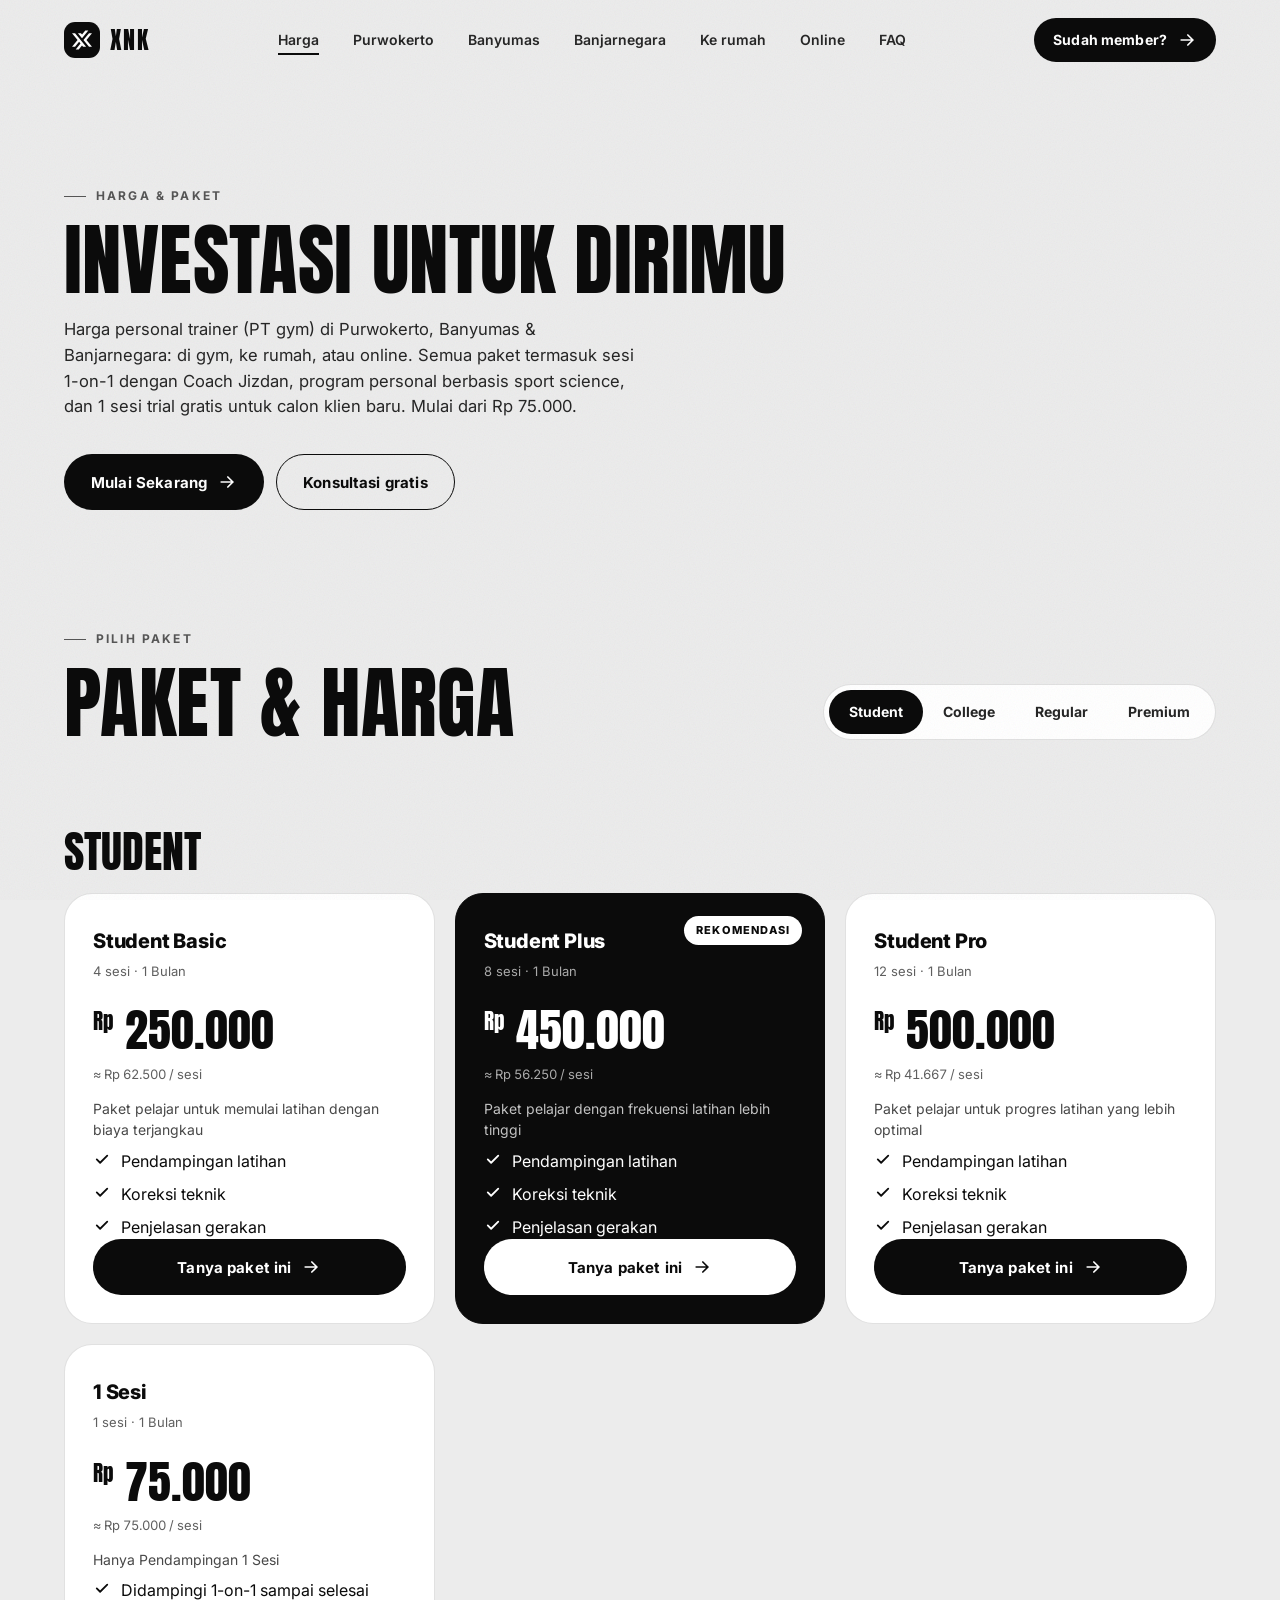
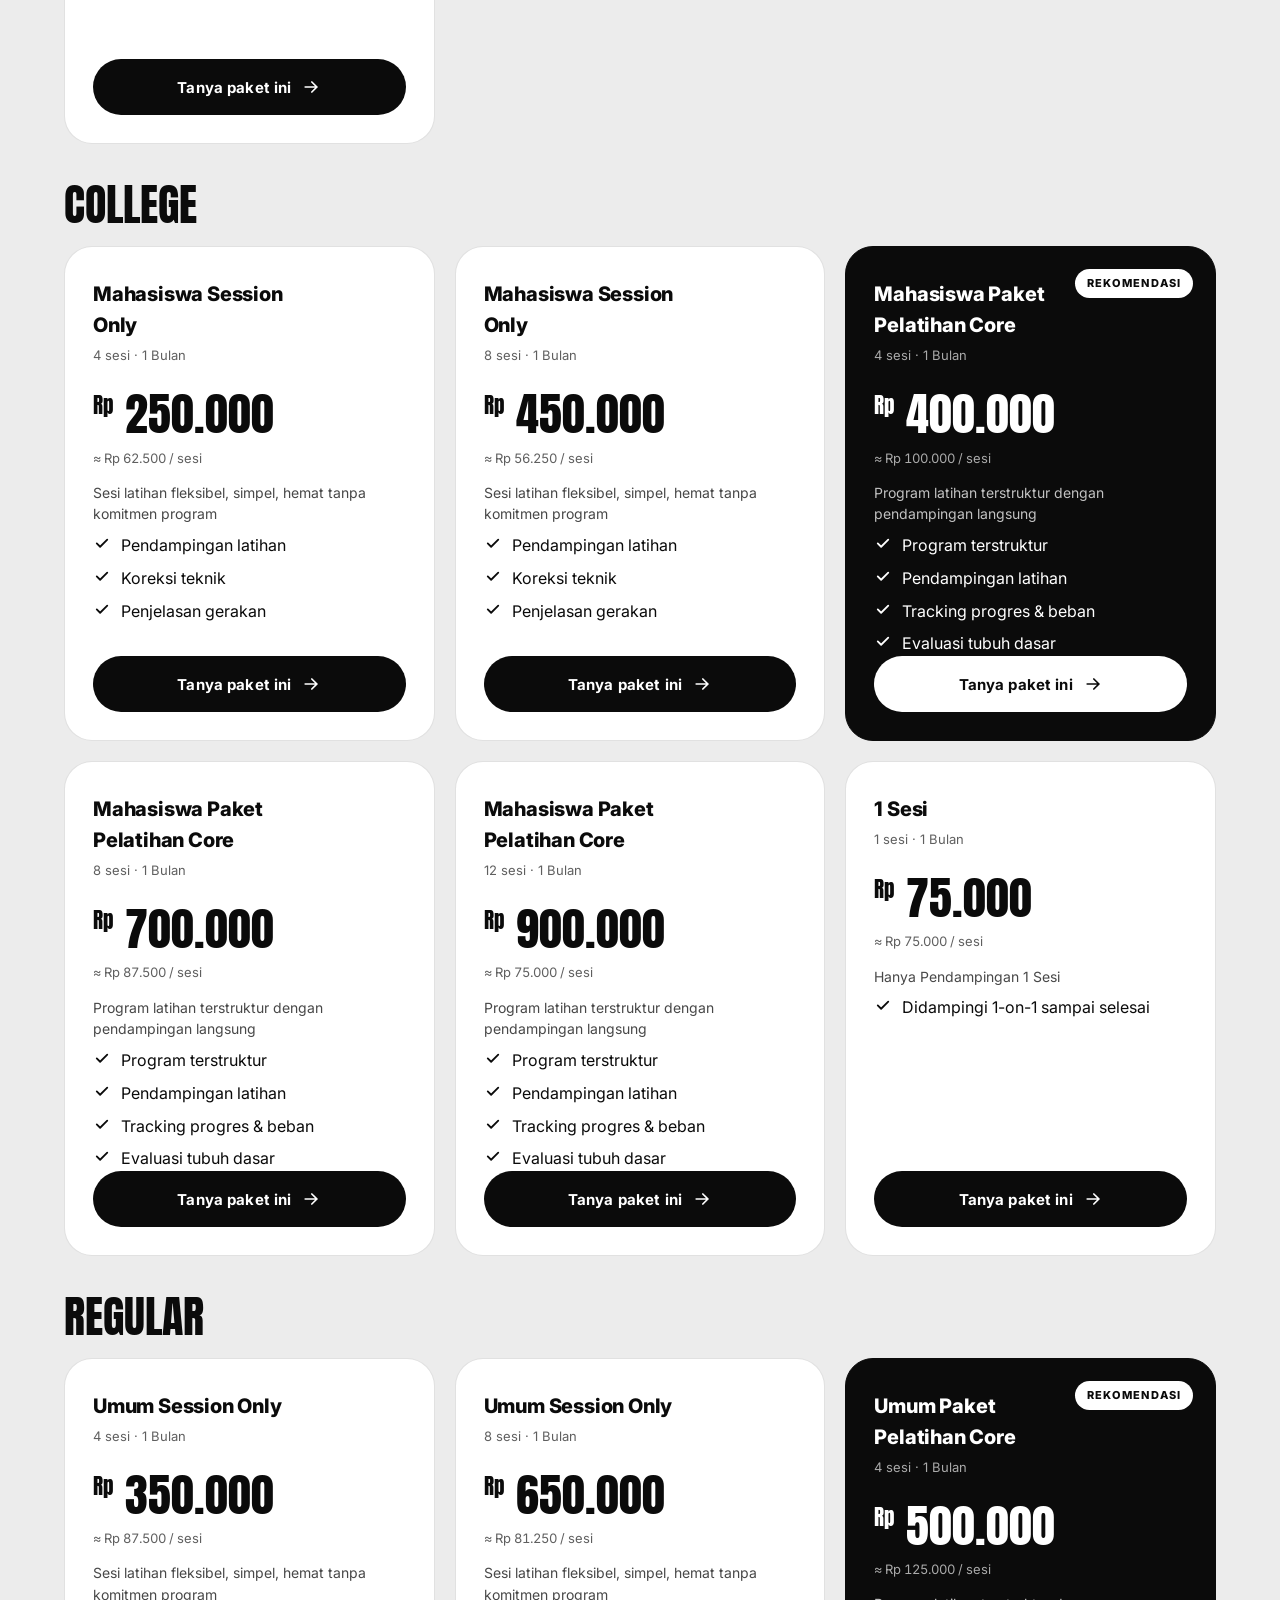
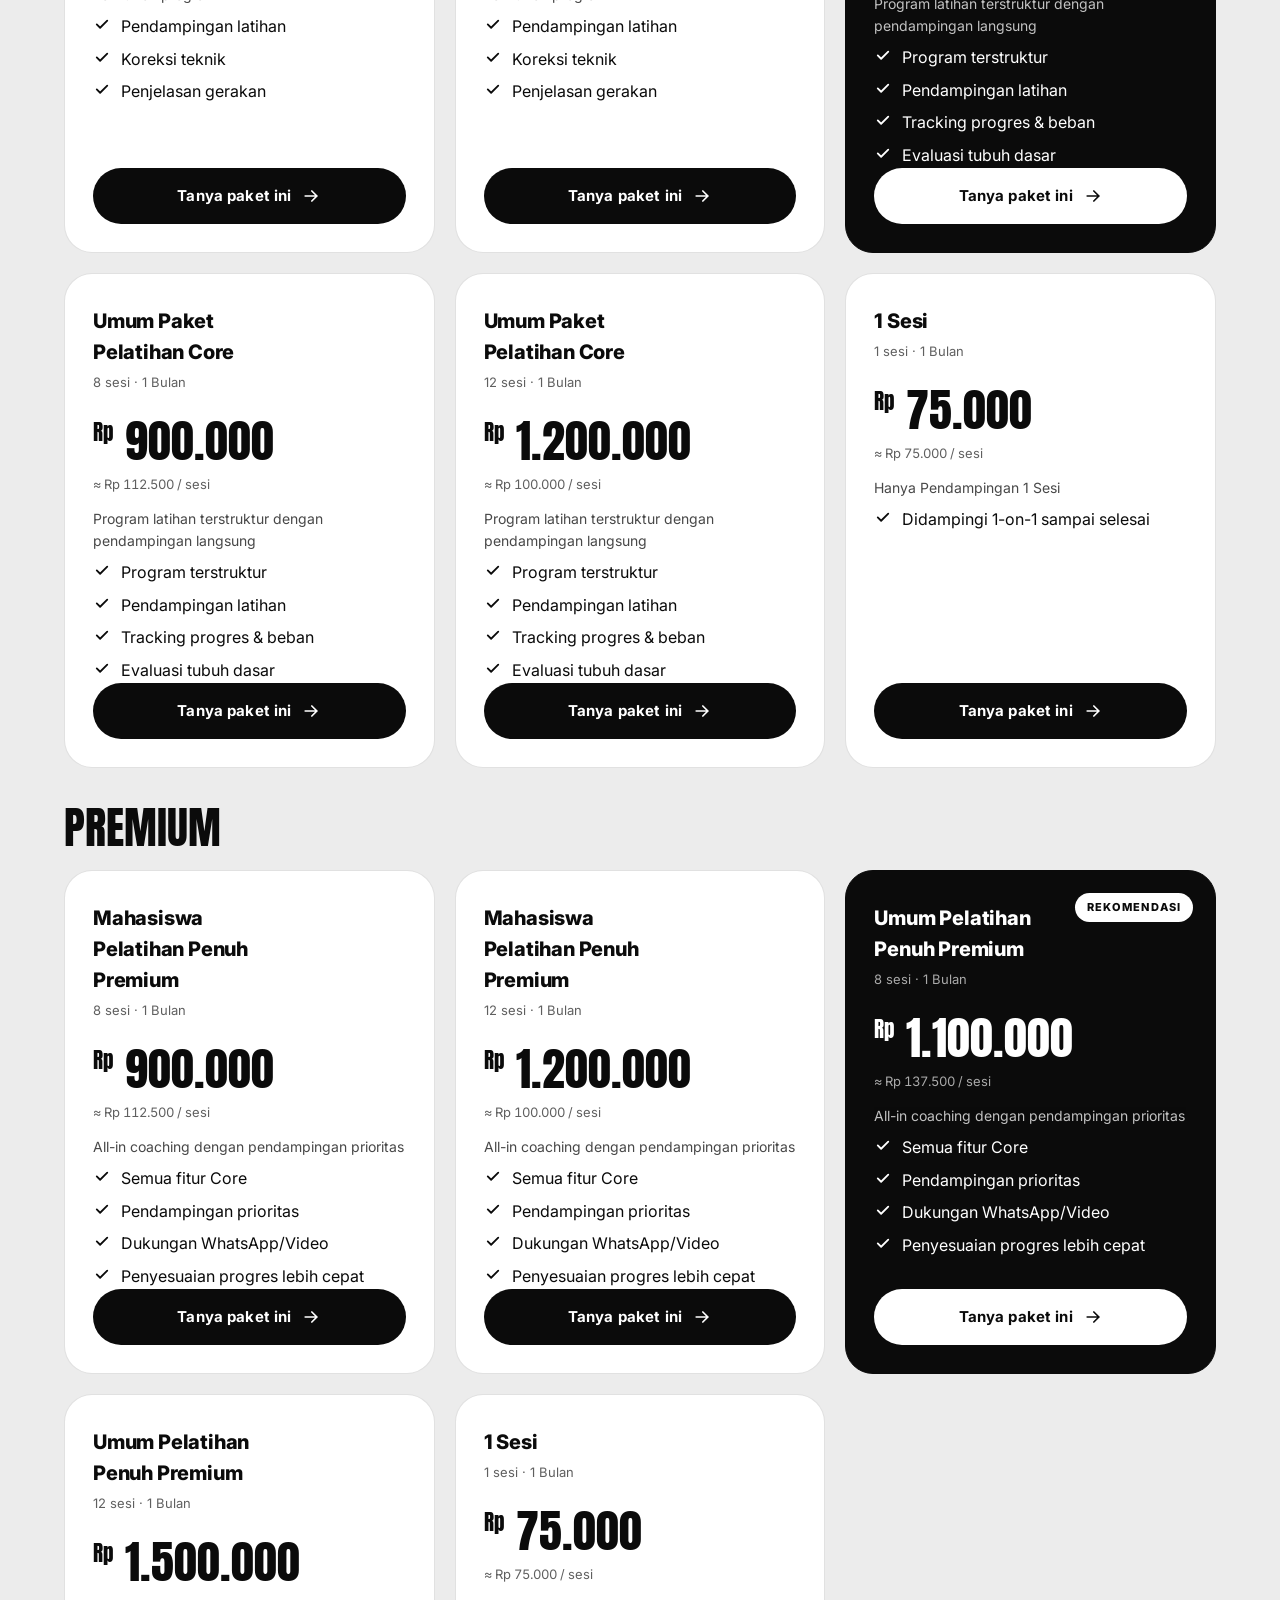
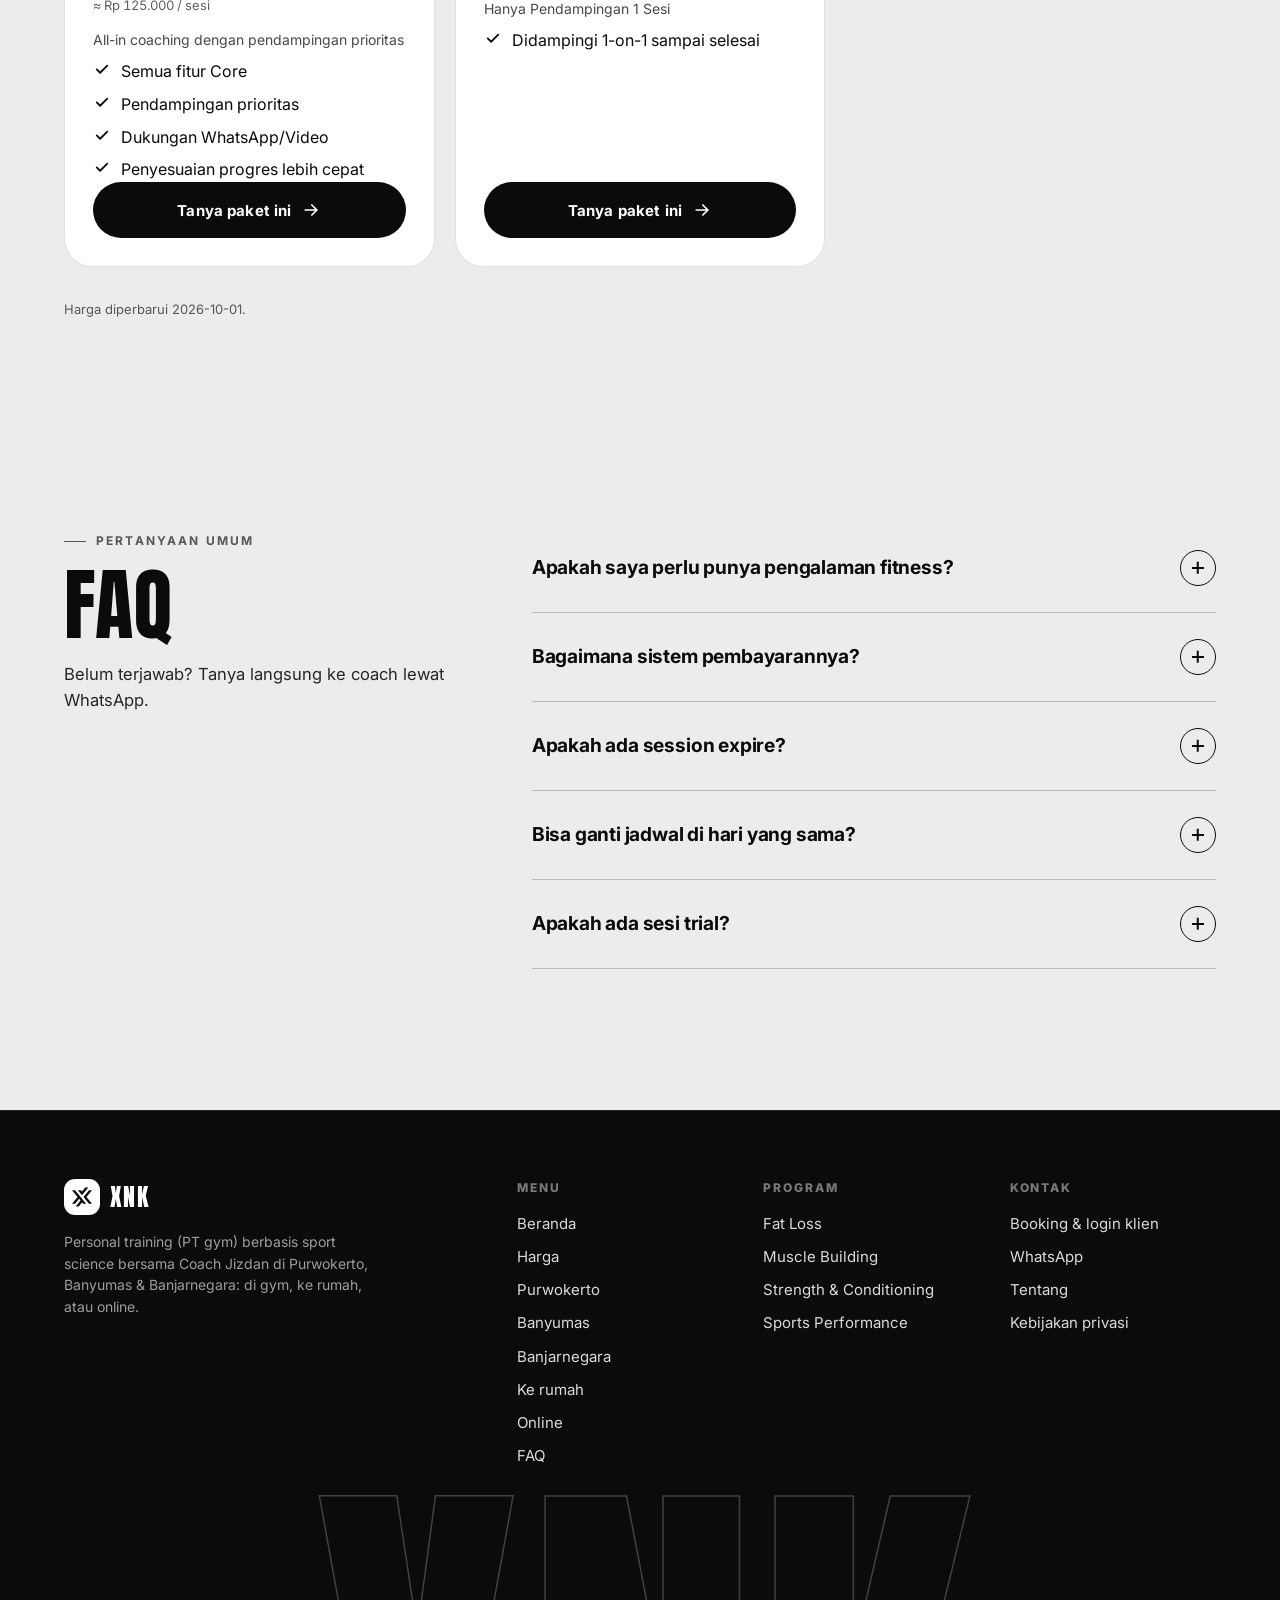
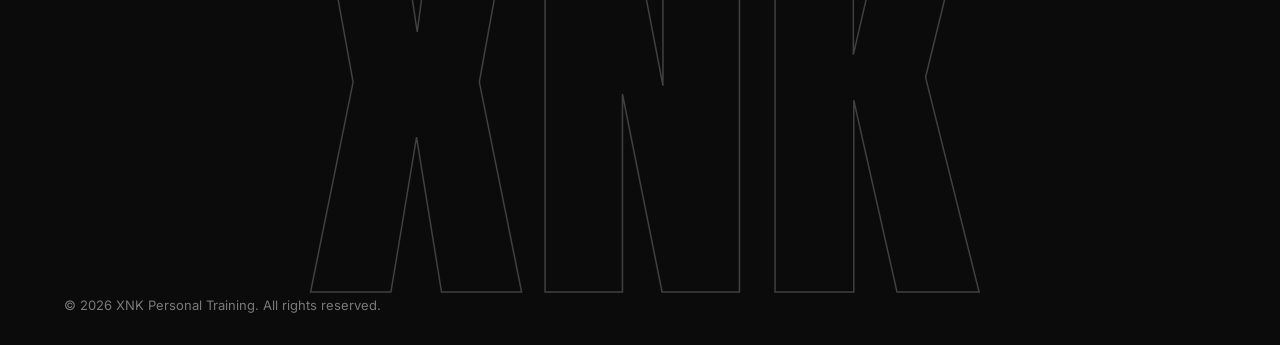
==== commit 0b549ee3: "SEO/GEO: Banyumas, home-visit and program pages, PT gym synonyms, AI crawler support Make the site f" ====
--- a/harga/index.html
+++ b/harga/index.html
@@ -3,8 +3,8 @@
 <head>
 <meta charset="UTF-8">
 <meta name="viewport" content="width=device-width, initial-scale=1, viewport-fit=cover">
-<title>Harga Personal Training Banjarnegara &amp; Purwokerto · XNK Personal Training</title>
-<meta name="description" content="Daftar harga paket personal training Coach Jizdan di Banjarnegara &amp; Purwokerto, mulai Rp 75.000. Termasuk 1 sesi trial gratis.">
+<title>Harga Personal Trainer &amp; PT Gym Purwokerto, Banyumas · XNK</title>
+<meta name="description" content="Daftar harga paket personal trainer (PT gym) Coach Jizdan di Purwokerto, Banyumas &amp; Banjarnegara, mulai Rp 75.000. Termasuk 1 sesi trial gratis.">
 <link rel="canonical" href="https://xnkbooking.my.id/harga/">
 <meta name="robots" content="index, follow, max-image-preview:large">
 <meta name="theme-color" content="#ECECEC">
@@ -12,8 +12,8 @@
 <meta property="og:site_name" content="XNK Personal Training">
 <meta property="og:locale" content="id_ID">
 <meta property="og:url" content="https://xnkbooking.my.id/harga/">
-<meta property="og:title" content="Harga Personal Training Banjarnegara &amp; Purwokerto · XNK Personal Training">
-<meta property="og:description" content="Daftar harga paket personal training Coach Jizdan di Banjarnegara &amp; Purwokerto, mulai Rp 75.000. Termasuk 1 sesi trial gratis.">
+<meta property="og:title" content="Harga Personal Trainer &amp; PT Gym Purwokerto, Banyumas · XNK">
+<meta property="og:description" content="Daftar harga paket personal trainer (PT gym) Coach Jizdan di Purwokerto, Banyumas &amp; Banjarnegara, mulai Rp 75.000. Termasuk 1 sesi trial gratis.">
 <meta property="og:image" content="https://xnkbooking.my.id/img/og.jpg">
 <meta name="twitter:card" content="summary_large_image">
 <link rel="icon" href="/favicon.svg" type="image/svg+xml">
@@ -32,17 +32,18 @@
 <link rel="preconnect" href="https://fonts.gstatic.com" crossorigin>
 <link href="https://fonts.googleapis.com/css2?family=Anton&family=Inter:wght@400;500;600;700;800;900&display=swap" rel="stylesheet">
 <link rel="stylesheet" href="/site.css">
-<script type="application/ld+json">{"@context":"https://schema.org","@type":"ProfessionalService","@id":"https://xnkbooking.my.id/#business","name":"XNK Personal Training","alternateName":"Coach Jizdan · Personal Trainer","url":"https://xnkbooking.my.id/","image":["https://xnkbooking.my.id/img/og.jpg","https://xnkbooking.my.id/logo-512.png"],"logo":{"@type":"ImageObject","@id":"https://xnkbooking.my.id/#logo","url":"https://xnkbooking.my.id/logo-512.png","contentUrl":"https://xnkbooking.my.id/logo-512.png","width":512,"height":512,"caption":"XNK Personal Training"},"telephone":"+6288221254305","description":"Personal trainer berbasis sport science di Banjarnegara & Purwokerto: fat loss, muscle building, strength & conditioning, sports performance. 1 sesi trial gratis.","areaServed":[{"@type":"City","name":"Banjarnegara"},{"@type":"City","name":"Purwokerto"}],"inLanguage":"id","priceRange":"Rp","founder":{"@type":"Person","@id":"https://xnkbooking.my.id/#coach","name":"Coach Jizdan","legalName":"Yandura Jizdan Hasya Husnayain","alternateName":["Coach Jizdan","Jizdan"],"jobTitle":"Personal Trainer","knowsAbout":["Fat Loss","Muscle Building","Strength & Conditioning","Sports Performance","Personal training","Pencak silat","Pendidikan jasmani"],"sameAs":["https://www.instagram.com/jiz.dan/"],"alumniOf":{"@type":"CollegeOrUniversity","name":"Universitas Jenderal Soedirman","sameAs":"https://www.unsoed.ac.id/"},"award":"Juara 2 Senam Virtual UMPP 2023, kategori grup putra (aerobik lagu bebas)","subjectOf":[{"@type":"WebPage","name":"UNSOED: Delegasi UNSOED raih prestasi Senam Virtual 2023","url":"https://old.unsoed.ac.id/id/delegasi-unsoed-raih-prestasi-senam-virtual-2023"},{"@type":"WebPage","name":"ANTARA Jateng: Mahasiswa Unsoed Purwokerto raih prestasi Senam Virtual 2023","url":"https://jateng.antaranews.co/berita/487353/mahaiswa-unsoed-purwokerto-raih-prestasi-senam-virtual-2023"}]},"makesOffer":[{"@type":"Offer","itemOffered":{"@type":"Service","name":"Fat Loss"}},{"@type":"Offer","itemOffered":{"@type":"Service","name":"Muscle Building"}},{"@type":"Offer","itemOffered":{"@type":"Service","name":"Strength & Conditioning"}},{"@type":"Offer","itemOffered":{"@type":"Service","name":"Sports Performance"}}],"sameAs":["https://www.instagram.com/jiz.dan/"],"knowsLanguage":"id","contactPoint":{"@type":"ContactPoint","contactType":"customer service","telephone":"+6288221254305","availableLanguage":"id","areaServed":"ID"},"location":[{"@type":"Place","name":"Wellness Gym","address":{"@type":"PostalAddress","streetAddress":"Jl. Jatisari No.24, Karangmiri, Sumampir, Purwokerto Utara, Kabupaten Banyumas","addressLocality":"Purwokerto","addressRegion":"Jawa Tengah","addressCountry":"ID","postalCode":"53125"},"hasMap":"https://share.google/h8p1TyW3msOq0gavc"}],"hasOfferCatalog":{"@type":"OfferCatalog","name":"Paket Personal Training","url":"https://xnkbooking.my.id/harga/","itemListElement":[{"@type":"OfferCatalog","name":"Student","itemListElement":[{"@type":"Offer","name":"Student Basic","price":"250000","priceCurrency":"IDR","url":"https://xnkbooking.my.id/harga/#STUDENT_BASIC","availability":"https://schema.org/InStock","description":"Paket pelajar untuk memulai latihan dengan biaya terjangkau"},{"@type":"Offer","name":"Student Plus","price":"450000","priceCurrency":"IDR","url":"https://xnkbooking.my.id/harga/#STUDENT_PLUS","availability":"https://schema.org/InStock","description":"Paket pelajar dengan frekuensi latihan lebih tinggi"},{"@type":"Offer","name":"Student Pro","price":"500000","priceCurrency":"IDR","url":"https://xnkbooking.my.id/harga/#STUDENT_PRO","availability":"https://schema.org/InStock","description":"Paket pelajar untuk progres latihan yang lebih optimal"},{"@type":"Offer","name":"1 Sesi","price":"75000","priceCurrency":"IDR","url":"https://xnkbooking.my.id/harga/#STUDENT_1S","availability":"https://schema.org/InStock","description":"Hanya Pendampingan 1 Sesi"}]},{"@type":"OfferCatalog","name":"College","itemListElement":[{"@type":"Offer","name":"Mahasiswa Session Only","price":"250000","priceCurrency":"IDR","url":"https://xnkbooking.my.id/harga/#PT001","availability":"https://schema.org/InStock","description":"Sesi latihan fleksibel, simpel, hemat tanpa komitmen program"},{"@type":"Offer","name":"Mahasiswa Session Only","price":"450000","priceCurrency":"IDR","url":"https://xnkbooking.my.id/harga/#PT002","availability":"https://schema.org/InStock","description":"Sesi latihan fleksibel, simpel, hemat tanpa komitmen program"},{"@type":"Offer","name":"Mahasiswa Paket Pelatihan Core","price":"400000","priceCurrency":"IDR","url":"https://xnkbooking.my.id/harga/#PT005","availability":"https://schema.org/InStock","description":"Program latihan terstruktur dengan pendampingan langsung"},{"@type":"Offer","name":"Mahasiswa Paket Pelatihan Core","price":"700000","priceCurrency":"IDR","url":"https://xnkbooking.my.id/harga/#PT006","availability":"https://schema.org/InStock","description":"Program latihan terstruktur dengan pendampingan langsung"},{"@type":"Offer","name":"Mahasiswa Paket Pelatihan Core","price":"900000","priceCurrency":"IDR","url":"https://xnkbooking.my.id/harga/#PT007","availability":"https://schema.org/InStock","description":"Program latihan terstruktur dengan pendampingan langsung"},{"@type":"Offer","name":"1 Sesi","price":"75000","priceCurrency":"IDR","url":"https://xnkbooking.my.id/harga/#PT_1S","availability":"https://schema.org/InStock","description":"Hanya Pendampingan 1 Sesi"}]},{"@type":"OfferCatalog","name":"Regular","itemListElement":[{"@type":"Offer","name":"Umum Session Only","price":"350000","priceCurrency":"IDR","url":"https://xnkbooking.my.id/harga/#PT003","availability":"https://schema.org/InStock","description":"Sesi latihan fleksibel, simpel, hemat tanpa komitmen program"},{"@type":"Offer","name":"Umum Session Only","price":"650000","priceCurrency":"IDR","url":"https://xnkbooking.my.id/harga/#PT004","availability":"https://schema.org/InStock","description":"Sesi latihan fleksibel, simpel, hemat tanpa komitmen program"},{"@type":"Offer","name":"Umum Paket Pelatihan Core","price":"500000","priceCurrency":"IDR","url":"https://xnkbooking.my.id/harga/#PT008","availability":"https://schema.org/InStock","description":"Program latihan terstruktur dengan pendampingan langsung"},{"@type":"Offer","name":"Umum Paket Pelatihan Core","price":"900000","priceCurrency":"IDR","url":"https://xnkbooking.my.id/harga/#PT009","availability":"https://schema.org/InStock","description":"Program latihan terstruktur dengan pendampingan langsung"},{"@type":"Offer","name":"Umum Paket Pelatihan Core","price":"1200000","priceCurrency":"IDR","url":"https://xnkbooking.my.id/harga/#PT010","availability":"https://schema.org/InStock","description":"Program latihan terstruktur dengan pendampingan langsung"},{"@type":"Offer","name":"1 Sesi","price":"75000","priceCurrency":"IDR","url":"https://xnkbooking.my.id/harga/#PT_1SR","availability":"https://schema.org/InStock","description":"Hanya Pendampingan 1 Sesi"}]},{"@type":"OfferCatalog","name":"Premium","itemListElement":[{"@type":"Offer","name":"Mahasiswa Pelatihan Penuh Premium","price":"900000","priceCurrency":"IDR","url":"https://xnkbooking.my.id/harga/#PT011","availability":"https://schema.org/InStock","description":"All-in coaching dengan pendampingan prioritas"},{"@type":"Offer","name":"Mahasiswa Pelatihan Penuh Premium","price":"1200000","priceCurrency":"IDR","url":"https://xnkbooking.my.id/harga/#PT012","availability":"https://schema.org/InStock","description":"All-in coaching dengan pendampingan prioritas"},{"@type":"Offer","name":"Umum Pelatihan Penuh Premium","price":"1100000","priceCurrency":"IDR","url":"https://xnkbooking.my.id/harga/#PT013","availability":"https://schema.org/InStock","description":"All-in coaching dengan pendampingan prioritas"},{"@type":"Offer","name":"Umum Pelatihan Penuh Premium","price":"1500000","priceCurrency":"IDR","url":"https://xnkbooking.my.id/harga/#PT014","availability":"https://schema.org/InStock","description":"All-in coaching dengan pendampingan prioritas"},{"@type":"Offer","name":"1 Sesi","price":"75000","priceCurrency":"IDR","url":"https://xnkbooking.my.id/harga/#PT_1SP","availability":"https://schema.org/InStock","description":"Hanya Pendampingan 1 Sesi"}]}]}}</script>
+<script type="application/ld+json">{"@context":"https://schema.org","@type":"ProfessionalService","@id":"https://xnkbooking.my.id/#business","name":"XNK Personal Training","alternateName":"Coach Jizdan · Personal Trainer","url":"https://xnkbooking.my.id/","image":["https://xnkbooking.my.id/img/og.jpg","https://xnkbooking.my.id/logo-512.png"],"logo":{"@type":"ImageObject","@id":"https://xnkbooking.my.id/#logo","url":"https://xnkbooking.my.id/logo-512.png","contentUrl":"https://xnkbooking.my.id/logo-512.png","width":512,"height":512,"caption":"XNK Personal Training"},"telephone":"+6288221254305","description":"Personal trainer (PT gym, coach gym) berbasis sport science di Purwokerto, Banyumas & Banjarnegara: latihan di gym, ke rumah, atau online. Fat loss, muscle building, strength & conditioning, sports performance. 1 sesi trial gratis.","areaServed":[{"@type":"City","name":"Purwokerto"},{"@type":"AdministrativeArea","name":"Kabupaten Banyumas"},{"@type":"City","name":"Sokaraja"},{"@type":"City","name":"Baturraden"},{"@type":"City","name":"Banjarnegara"}],"inLanguage":"id","priceRange":"Rp","keywords":"personal trainer, PT gym, coach gym, pelatih gym, pelatih fitness, private trainer, personal trainer ke rumah, fat loss, diet, muscle building, strength and conditioning, Purwokerto, Kabupaten Banyumas, Sokaraja, Baturraden, Banjarnegara","founder":{"@type":"Person","@id":"https://xnkbooking.my.id/#coach","name":"Coach Jizdan","legalName":"Yandura Jizdan Hasya Husnayain","alternateName":["Coach Jizdan","Jizdan"],"jobTitle":"Personal Trainer","knowsAbout":["Fat Loss","Muscle Building","Strength & Conditioning","Sports Performance","Personal training","Latihan beban","Penurunan berat badan","Pencak silat","Pendidikan jasmani"],"sameAs":["https://www.instagram.com/jiz.dan/"],"alumniOf":{"@type":"CollegeOrUniversity","name":"Universitas Jenderal Soedirman","sameAs":"https://www.unsoed.ac.id/"},"award":"Juara 2 Senam Virtual UMPP 2023, kategori grup putra (aerobik lagu bebas)","subjectOf":[{"@type":"WebPage","name":"UNSOED: Delegasi UNSOED raih prestasi Senam Virtual 2023","url":"https://old.unsoed.ac.id/id/delegasi-unsoed-raih-prestasi-senam-virtual-2023"},{"@type":"WebPage","name":"ANTARA Jateng: Mahasiswa Unsoed Purwokerto raih prestasi Senam Virtual 2023","url":"https://jateng.antaranews.co/berita/487353/mahaiswa-unsoed-purwokerto-raih-prestasi-senam-virtual-2023"}]},"makesOffer":[{"@type":"Offer","itemOffered":{"@type":"Service","name":"Fat Loss","url":"https://xnkbooking.my.id/program/fat-loss/"}},{"@type":"Offer","itemOffered":{"@type":"Service","name":"Muscle Building","url":"https://xnkbooking.my.id/program/muscle-building/"}},{"@type":"Offer","itemOffered":{"@type":"Service","name":"Strength & Conditioning","url":"https://xnkbooking.my.id/program/strength-conditioning/"}},{"@type":"Offer","itemOffered":{"@type":"Service","name":"Sports Performance","url":"https://xnkbooking.my.id/program/sports-performance/"}},{"@type":"Offer","itemOffered":{"@type":"Service","name":"Personal training ke rumah","url":"https://xnkbooking.my.id/personal-trainer-ke-rumah/"}},{"@type":"Offer","itemOffered":{"@type":"Service","name":"Personal training online","url":"https://xnkbooking.my.id/personal-trainer-online/"}}],"sameAs":["https://www.instagram.com/jiz.dan/"],"knowsLanguage":"id","contactPoint":{"@type":"ContactPoint","contactType":"customer service","telephone":"+6288221254305","availableLanguage":"id","areaServed":"ID"},"location":[{"@type":"Place","name":"Wellness Gym","address":{"@type":"PostalAddress","streetAddress":"Jl. Jatisari No.24, Karangmiri, Sumampir, Purwokerto Utara, Kabupaten Banyumas","addressLocality":"Purwokerto","addressRegion":"Jawa Tengah","addressCountry":"ID","postalCode":"53125"},"hasMap":"https://share.google/h8p1TyW3msOq0gavc"}],"hasOfferCatalog":{"@type":"OfferCatalog","name":"Paket Personal Training","url":"https://xnkbooking.my.id/harga/","itemListElement":[{"@type":"OfferCatalog","name":"Student","itemListElement":[{"@type":"Offer","name":"Student Basic","price":"250000","priceCurrency":"IDR","url":"https://xnkbooking.my.id/harga/#STUDENT_BASIC","availability":"https://schema.org/InStock","description":"Paket pelajar untuk memulai latihan dengan biaya terjangkau"},{"@type":"Offer","name":"Student Plus","price":"450000","priceCurrency":"IDR","url":"https://xnkbooking.my.id/harga/#STUDENT_PLUS","availability":"https://schema.org/InStock","description":"Paket pelajar dengan frekuensi latihan lebih tinggi"},{"@type":"Offer","name":"Student Pro","price":"500000","priceCurrency":"IDR","url":"https://xnkbooking.my.id/harga/#STUDENT_PRO","availability":"https://schema.org/InStock","description":"Paket pelajar untuk progres latihan yang lebih optimal"},{"@type":"Offer","name":"1 Sesi","price":"75000","priceCurrency":"IDR","url":"https://xnkbooking.my.id/harga/#STUDENT_1S","availability":"https://schema.org/InStock","description":"Hanya Pendampingan 1 Sesi"}]},{"@type":"OfferCatalog","name":"College","itemListElement":[{"@type":"Offer","name":"Mahasiswa Session Only","price":"250000","priceCurrency":"IDR","url":"https://xnkbooking.my.id/harga/#PT001","availability":"https://schema.org/InStock","description":"Sesi latihan fleksibel, simpel, hemat tanpa komitmen program"},{"@type":"Offer","name":"Mahasiswa Session Only","price":"450000","priceCurrency":"IDR","url":"https://xnkbooking.my.id/harga/#PT002","availability":"https://schema.org/InStock","description":"Sesi latihan fleksibel, simpel, hemat tanpa komitmen program"},{"@type":"Offer","name":"Mahasiswa Paket Pelatihan Core","price":"400000","priceCurrency":"IDR","url":"https://xnkbooking.my.id/harga/#PT005","availability":"https://schema.org/InStock","description":"Program latihan terstruktur dengan pendampingan langsung"},{"@type":"Offer","name":"Mahasiswa Paket Pelatihan Core","price":"700000","priceCurrency":"IDR","url":"https://xnkbooking.my.id/harga/#PT006","availability":"https://schema.org/InStock","description":"Program latihan terstruktur dengan pendampingan langsung"},{"@type":"Offer","name":"Mahasiswa Paket Pelatihan Core","price":"900000","priceCurrency":"IDR","url":"https://xnkbooking.my.id/harga/#PT007","availability":"https://schema.org/InStock","description":"Program latihan terstruktur dengan pendampingan langsung"},{"@type":"Offer","name":"1 Sesi","price":"75000","priceCurrency":"IDR","url":"https://xnkbooking.my.id/harga/#PT_1S","availability":"https://schema.org/InStock","description":"Hanya Pendampingan 1 Sesi"}]},{"@type":"OfferCatalog","name":"Regular","itemListElement":[{"@type":"Offer","name":"Umum Session Only","price":"350000","priceCurrency":"IDR","url":"https://xnkbooking.my.id/harga/#PT003","availability":"https://schema.org/InStock","description":"Sesi latihan fleksibel, simpel, hemat tanpa komitmen program"},{"@type":"Offer","name":"Umum Session Only","price":"650000","priceCurrency":"IDR","url":"https://xnkbooking.my.id/harga/#PT004","availability":"https://schema.org/InStock","description":"Sesi latihan fleksibel, simpel, hemat tanpa komitmen program"},{"@type":"Offer","name":"Umum Paket Pelatihan Core","price":"500000","priceCurrency":"IDR","url":"https://xnkbooking.my.id/harga/#PT008","availability":"https://schema.org/InStock","description":"Program latihan terstruktur dengan pendampingan langsung"},{"@type":"Offer","name":"Umum Paket Pelatihan Core","price":"900000","priceCurrency":"IDR","url":"https://xnkbooking.my.id/harga/#PT009","availability":"https://schema.org/InStock","description":"Program latihan terstruktur dengan pendampingan langsung"},{"@type":"Offer","name":"Umum Paket Pelatihan Core","price":"1200000","priceCurrency":"IDR","url":"https://xnkbooking.my.id/harga/#PT010","availability":"https://schema.org/InStock","description":"Program latihan terstruktur dengan pendampingan langsung"},{"@type":"Offer","name":"1 Sesi","price":"75000","priceCurrency":"IDR","url":"https://xnkbooking.my.id/harga/#PT_1SR","availability":"https://schema.org/InStock","description":"Hanya Pendampingan 1 Sesi"}]},{"@type":"OfferCatalog","name":"Premium","itemListElement":[{"@type":"Offer","name":"Mahasiswa Pelatihan Penuh Premium","price":"900000","priceCurrency":"IDR","url":"https://xnkbooking.my.id/harga/#PT011","availability":"https://schema.org/InStock","description":"All-in coaching dengan pendampingan prioritas"},{"@type":"Offer","name":"Mahasiswa Pelatihan Penuh Premium","price":"1200000","priceCurrency":"IDR","url":"https://xnkbooking.my.id/harga/#PT012","availability":"https://schema.org/InStock","description":"All-in coaching dengan pendampingan prioritas"},{"@type":"Offer","name":"Umum Pelatihan Penuh Premium","price":"1100000","priceCurrency":"IDR","url":"https://xnkbooking.my.id/harga/#PT013","availability":"https://schema.org/InStock","description":"All-in coaching dengan pendampingan prioritas"},{"@type":"Offer","name":"Umum Pelatihan Penuh Premium","price":"1500000","priceCurrency":"IDR","url":"https://xnkbooking.my.id/harga/#PT014","availability":"https://schema.org/InStock","description":"All-in coaching dengan pendampingan prioritas"},{"@type":"Offer","name":"1 Sesi","price":"75000","priceCurrency":"IDR","url":"https://xnkbooking.my.id/harga/#PT_1SP","availability":"https://schema.org/InStock","description":"Hanya Pendampingan 1 Sesi"}]}]}}</script>
 <script type="application/ld+json">{"@context":"https://schema.org","@type":"BreadcrumbList","itemListElement":[{"@type":"ListItem","position":1,"name":"Beranda","item":"https://xnkbooking.my.id/"},{"@type":"ListItem","position":2,"name":"Harga","item":"https://xnkbooking.my.id/harga/"}]}</script>
 <script type="application/ld+json">{"@context":"https://schema.org","@type":"FAQPage","mainEntity":[{"@type":"Question","name":"Apakah saya perlu punya pengalaman fitness?","acceptedAnswer":{"@type":"Answer","text":"Tidak sama sekali! Program kami dirancang untuk semua level, dari pemula total hingga atlet. Coach akan menyesuaikan intensitas dan kompleksitas latihan sesuai kemampuanmu."}},{"@type":"Question","name":"Bagaimana sistem pembayarannya?","acceptedAnswer":{"@type":"Answer","text":"Pembayaran dilakukan di awal per paket (bukan per sesi). Kami menerima transfer bank (BRI), e-wallet (DANA) & cash. Setelah pembayaran dikonfirmasi, sesi kamu aktif dan bisa langsung booking jadwal."}},{"@type":"Question","name":"Apakah ada session expire?","acceptedAnswer":{"@type":"Answer","text":"Ya, setiap paket memiliki masa berlaku 1 bulan. Tapi tenang, kami selalu ingatkan via WhatsApp sebelum masa berlaku habis!"}},{"@type":"Question","name":"Bisa ganti jadwal di hari yang sama?","acceptedAnswer":{"@type":"Answer","text":"Bisa! Kami mengerti ada keadaan darurat. Cukup hubungi coach via WhatsApp minimal 2 jam sebelum sesi untuk reschedule tanpa penalti."}},{"@type":"Question","name":"Apakah ada sesi trial?","acceptedAnswer":{"@type":"Answer","text":"Ada! Kami menyediakan 1 sesi trial gratis untuk kamu yang ingin merasakan latihan bersama coach sebelum memutuskan. Klik \"Mulai Sekarang\" untuk menjadwalkan trial."}}]}</script>
+<script type="application/ld+json">{"@context":"https://schema.org","@type":"WebPage","@id":"https://xnkbooking.my.id/harga/#webpage","url":"https://xnkbooking.my.id/harga/","name":"Harga Personal Trainer & PT Gym Purwokerto, Banyumas · XNK","description":"Daftar harga paket personal trainer (PT gym) Coach Jizdan di Purwokerto, Banyumas & Banjarnegara, mulai Rp 75.000. Termasuk 1 sesi trial gratis.","inLanguage":"id","isPartOf":{"@id":"https://xnkbooking.my.id/#website"},"about":{"@id":"https://xnkbooking.my.id/#business"},"dateModified":"2026-10-01"}</script>
 </head>
 <body>
-<header class="nav" id="nav"><a class="logo" href="/" aria-label="XNK, beranda"><span class="logo-mark"><svg viewBox="0 0 948 895" fill="#fff" aria-hidden="true" focusable="false"><path fill-rule="evenodd" d="M630 2L774 2L475 365L280 128L425 128L476 190ZM1 128L145 128L670 768L526 768L474 706L319 895L176 895L403 619L337 536L145 768L1 768L263 449ZM806 130L947 130L687 448L947 768L806 768L543 448Z"/></svg></span><span class="logo-word">XNK</span></a><nav class="nav-links" aria-label="Menu"><a class="nav-link" href="/">Beranda</a><a class="nav-link" aria-current="page" href="/harga/">Harga</a><a class="nav-link" href="/personal-trainer-purwokerto/">Purwokerto</a><a class="nav-link" href="/personal-trainer-banjarnegara/">Banjarnegara</a><a class="nav-link" href="/personal-trainer-online/">Online</a><a class="nav-link" href="/harga/#faq">FAQ</a></nav><a class="btn btn-dark btn-sm nav-cta" href="https://book.xnkbooking.my.id/">Sudah member?<svg class="icon arr" viewBox="0 0 24 24" fill="none" stroke="currentColor" stroke-width="2" stroke-linecap="round"><path d="M5 12h14M13 6l6 6-6 6"/></svg></a><button type="button" class="burger" id="burger" aria-label="Buka menu" aria-expanded="false" aria-controls="m-menu"><span></span><span></span></button></header>
-<div class="m-menu" id="m-menu" aria-hidden="true"><nav class="m-menu-links" aria-label="Menu"><a href="/"><small>01</small>Beranda</a><a href="/harga/"><small>02</small>Harga</a><a href="/personal-trainer-purwokerto/"><small>03</small>Purwokerto</a><a href="/personal-trainer-banjarnegara/"><small>04</small>Banjarnegara</a><a href="/personal-trainer-online/"><small>05</small>Online</a><a href="/harga/#faq"><small>06</small>FAQ</a></nav><div class="m-menu-foot"><a class="btn btn-light btn-block" href="https://book.xnkbooking.my.id/">Mulai Sekarang</a><a class="m-menu-wa" href="https://wa.me/6288221254305?text=Halo%20Coach%20Jizdan%2C%20saya%20mau%20tanya%20program%20personal%20training." rel="noopener">Chat WhatsApp →</a></div></div>
+<header class="nav" id="nav"><a class="logo" href="/" aria-label="XNK, beranda"><span class="logo-mark"><svg viewBox="0 0 948 895" fill="#fff" aria-hidden="true" focusable="false"><path fill-rule="evenodd" d="M630 2L774 2L475 365L280 128L425 128L476 190ZM1 128L145 128L670 768L526 768L474 706L319 895L176 895L403 619L337 536L145 768L1 768L263 449ZM806 130L947 130L687 448L947 768L806 768L543 448Z"/></svg></span><span class="logo-word">XNK</span></a><nav class="nav-links" aria-label="Menu"><a class="nav-link" aria-current="page" href="/harga/">Harga</a><a class="nav-link" href="/personal-trainer-purwokerto/">Purwokerto</a><a class="nav-link" href="/personal-trainer-banyumas/">Banyumas</a><a class="nav-link" href="/personal-trainer-banjarnegara/">Banjarnegara</a><a class="nav-link" href="/personal-trainer-ke-rumah/">Ke rumah</a><a class="nav-link" href="/personal-trainer-online/">Online</a><a class="nav-link" href="/harga/#faq">FAQ</a></nav><a class="btn btn-dark btn-sm nav-cta" href="https://book.xnkbooking.my.id/">Sudah member?<svg class="icon arr" viewBox="0 0 24 24" fill="none" stroke="currentColor" stroke-width="2" stroke-linecap="round"><path d="M5 12h14M13 6l6 6-6 6"/></svg></a><button type="button" class="burger" id="burger" aria-label="Buka menu" aria-expanded="false" aria-controls="m-menu"><span></span><span></span></button></header>
+<div class="m-menu" id="m-menu" aria-hidden="true"><nav class="m-menu-links" aria-label="Menu"><a href="/"><small>01</small>Beranda</a><a href="/harga/"><small>02</small>Harga</a><a href="/personal-trainer-purwokerto/"><small>03</small>Purwokerto</a><a href="/personal-trainer-banyumas/"><small>04</small>Banyumas</a><a href="/personal-trainer-banjarnegara/"><small>05</small>Banjarnegara</a><a href="/personal-trainer-ke-rumah/"><small>06</small>Ke rumah</a><a href="/personal-trainer-online/"><small>07</small>Online</a><a href="/harga/#faq"><small>08</small>FAQ</a></nav><div class="m-menu-foot"><a class="btn btn-light btn-block" href="https://book.xnkbooking.my.id/">Mulai Sekarang</a><a class="m-menu-wa" href="https://wa.me/6288221254305?text=Halo%20Coach%20Jizdan%2C%20saya%20mau%20tanya%20program%20personal%20training." rel="noopener">Chat WhatsApp →</a></div></div>
 <main>
-<section class="sec sec-hero"><div class="wrap"><p class="eyebrow">Harga &amp; Paket</p><h1 class="h2">Investasi untuk dirimu</h1><p class="lead">Harga personal training di Banjarnegara &amp; Purwokerto. Semua paket termasuk sesi 1-on-1 dengan Coach Jizdan, program personal berbasis sport science, dan 1 sesi trial gratis untuk calon klien baru. Mulai dari Rp 75.000.</p><div class="hero-actions"><a class="btn btn-dark" href="https://book.xnkbooking.my.id/">Mulai Sekarang<svg class="icon arr" viewBox="0 0 24 24" fill="none" stroke="currentColor" stroke-width="2" stroke-linecap="round"><path d="M5 12h14M13 6l6 6-6 6"/></svg></a><a class="btn btn-line" href="https://wa.me/6288221254305?text=Halo%20Coach%20Jizdan%2C%20saya%20mau%20konsultasi%20paket%20personal%20training." rel="noopener">Konsultasi gratis</a></div></div></section><section class="sec sec-paket" id="paket"><div class="wrap"><div class="sec-head-row"><div><p class="eyebrow">Pilih Paket</p><h2 class="h2">Paket &amp; harga</h2></div><div class="seg" role="navigation" aria-label="Kategori paket"><a class="toggle-btn active" href="#kategori-student">Student</a><a class="toggle-btn" href="#kategori-college">College</a><a class="toggle-btn" href="#kategori-regular">Regular</a><a class="toggle-btn" href="#kategori-premium">Premium</a></div></div><div class="cat" id="kategori-student"><h2 class="cat-h">Student</h2><div class="price-track"><article class="price" id="STUDENT_BASIC"><h3 class="price-name">Student Basic</h3><p class="price-meta">4 sesi · 1 Bulan</p><p class="price-amt"><small>Rp</small> 250.000</p><p class="price-per">≈ Rp 62.500 / sesi</p><p class="price-desc">Paket pelajar untuk memulai latihan dengan biaya terjangkau</p><ul class="price-list"><li><svg viewBox="0 0 24 24" fill="none" stroke="currentColor" stroke-width="2.4" stroke-linecap="round" stroke-linejoin="round"><path d="M5 12.5l4.5 4.5L19 7.5"/></svg><span>Pendampingan latihan</span></li><li><svg viewBox="0 0 24 24" fill="none" stroke="currentColor" stroke-width="2.4" stroke-linecap="round" stroke-linejoin="round"><path d="M5 12.5l4.5 4.5L19 7.5"/></svg><span>Koreksi teknik</span></li><li><svg viewBox="0 0 24 24" fill="none" stroke="currentColor" stroke-width="2.4" stroke-linecap="round" stroke-linejoin="round"><path d="M5 12.5l4.5 4.5L19 7.5"/></svg><span>Penjelasan gerakan</span></li></ul><a class="btn btn-dark" href="https://wa.me/6288221254305?text=Halo%20Coach%20Jizdan%2C%20saya%20tertarik%20paket%20Student%20Basic." rel="noopener">Tanya paket ini<svg class="icon arr" viewBox="0 0 24 24" fill="none" stroke="currentColor" stroke-width="2" stroke-linecap="round"><path d="M5 12h14M13 6l6 6-6 6"/></svg></a></article><article class="price featured" id="STUDENT_PLUS"><span class="price-badge">Rekomendasi</span><h3 class="price-name">Student Plus</h3><p class="price-meta">8 sesi · 1 Bulan</p><p class="price-amt"><small>Rp</small> 450.000</p><p class="price-per">≈ Rp 56.250 / sesi</p><p class="price-desc">Paket pelajar dengan frekuensi latihan lebih tinggi</p><ul class="price-list"><li><svg viewBox="0 0 24 24" fill="none" stroke="currentColor" stroke-width="2.4" stroke-linecap="round" stroke-linejoin="round"><path d="M5 12.5l4.5 4.5L19 7.5"/></svg><span>Pendampingan latihan</span></li><li><svg viewBox="0 0 24 24" fill="none" stroke="currentColor" stroke-width="2.4" stroke-linecap="round" stroke-linejoin="round"><path d="M5 12.5l4.5 4.5L19 7.5"/></svg><span>Koreksi teknik</span></li><li><svg viewBox="0 0 24 24" fill="none" stroke="currentColor" stroke-width="2.4" stroke-linecap="round" stroke-linejoin="round"><path d="M5 12.5l4.5 4.5L19 7.5"/></svg><span>Penjelasan gerakan</span></li></ul><a class="btn btn-light" href="https://wa.me/6288221254305?text=Halo%20Coach%20Jizdan%2C%20saya%20tertarik%20paket%20Student%20Plus." rel="noopener">Tanya paket ini<svg class="icon arr" viewBox="0 0 24 24" fill="none" stroke="currentColor" stroke-width="2" stroke-linecap="round"><path d="M5 12h14M13 6l6 6-6 6"/></svg></a></article><article class="price" id="STUDENT_PRO"><h3 class="price-name">Student Pro</h3><p class="price-meta">12 sesi · 1 Bulan</p><p class="price-amt"><small>Rp</small> 500.000</p><p class="price-per">≈ Rp 41.667 / sesi</p><p class="price-desc">Paket pelajar untuk progres latihan yang lebih optimal</p><ul class="price-list"><li><svg viewBox="0 0 24 24" fill="none" stroke="currentColor" stroke-width="2.4" stroke-linecap="round" stroke-linejoin="round"><path d="M5 12.5l4.5 4.5L19 7.5"/></svg><span>Pendampingan latihan</span></li><li><svg viewBox="0 0 24 24" fill="none" stroke="currentColor" stroke-width="2.4" stroke-linecap="round" stroke-linejoin="round"><path d="M5 12.5l4.5 4.5L19 7.5"/></svg><span>Koreksi teknik</span></li><li><svg viewBox="0 0 24 24" fill="none" stroke="currentColor" stroke-width="2.4" stroke-linecap="round" stroke-linejoin="round"><path d="M5 12.5l4.5 4.5L19 7.5"/></svg><span>Penjelasan gerakan</span></li></ul><a class="btn btn-dark" href="https://wa.me/6288221254305?text=Halo%20Coach%20Jizdan%2C%20saya%20tertarik%20paket%20Student%20Pro." rel="noopener">Tanya paket ini<svg class="icon arr" viewBox="0 0 24 24" fill="none" stroke="currentColor" stroke-width="2" stroke-linecap="round"><path d="M5 12h14M13 6l6 6-6 6"/></svg></a></article><article class="price" id="STUDENT_1S"><h3 class="price-name">1 Sesi</h3><p class="price-meta">1 sesi · 1 Bulan</p><p class="price-amt"><small>Rp</small> 75.000</p><p class="price-per">≈ Rp 75.000 / sesi</p><p class="price-desc">Hanya Pendampingan 1 Sesi</p><ul class="price-list"><li><svg viewBox="0 0 24 24" fill="none" stroke="currentColor" stroke-width="2.4" stroke-linecap="round" stroke-linejoin="round"><path d="M5 12.5l4.5 4.5L19 7.5"/></svg><span>Didampingi 1-on-1 sampai selesai</span></li></ul><a class="btn btn-dark" href="https://wa.me/6288221254305?text=Halo%20Coach%20Jizdan%2C%20saya%20tertarik%20paket%201%20Sesi." rel="noopener">Tanya paket ini<svg class="icon arr" viewBox="0 0 24 24" fill="none" stroke="currentColor" stroke-width="2" stroke-linecap="round"><path d="M5 12h14M13 6l6 6-6 6"/></svg></a></article></div></div><div class="cat" id="kategori-college"><h2 class="cat-h">College</h2><div class="price-track"><article class="price" id="PT001"><h3 class="price-name">Mahasiswa Session Only</h3><p class="price-meta">4 sesi · 1 Bulan</p><p class="price-amt"><small>Rp</small> 250.000</p><p class="price-per">≈ Rp 62.500 / sesi</p><p class="price-desc">Sesi latihan fleksibel, simpel, hemat tanpa komitmen program</p><ul class="price-list"><li><svg viewBox="0 0 24 24" fill="none" stroke="currentColor" stroke-width="2.4" stroke-linecap="round" stroke-linejoin="round"><path d="M5 12.5l4.5 4.5L19 7.5"/></svg><span>Pendampingan latihan</span></li><li><svg viewBox="0 0 24 24" fill="none" stroke="currentColor" stroke-width="2.4" stroke-linecap="round" stroke-linejoin="round"><path d="M5 12.5l4.5 4.5L19 7.5"/></svg><span>Koreksi teknik</span></li><li><svg viewBox="0 0 24 24" fill="none" stroke="currentColor" stroke-width="2.4" stroke-linecap="round" stroke-linejoin="round"><path d="M5 12.5l4.5 4.5L19 7.5"/></svg><span>Penjelasan gerakan</span></li></ul><a class="btn btn-dark" href="https://wa.me/6288221254305?text=Halo%20Coach%20Jizdan%2C%20saya%20tertarik%20paket%20Mahasiswa%20Session%20Only." rel="noopener">Tanya paket ini<svg class="icon arr" viewBox="0 0 24 24" fill="none" stroke="currentColor" stroke-width="2" stroke-linecap="round"><path d="M5 12h14M13 6l6 6-6 6"/></svg></a></article><article class="price" id="PT002"><h3 class="price-name">Mahasiswa Session Only</h3><p class="price-meta">8 sesi · 1 Bulan</p><p class="price-amt"><small>Rp</small> 450.000</p><p class="price-per">≈ Rp 56.250 / sesi</p><p class="price-desc">Sesi latihan fleksibel, simpel, hemat tanpa komitmen program</p><ul class="price-list"><li><svg viewBox="0 0 24 24" fill="none" stroke="currentColor" stroke-width="2.4" stroke-linecap="round" stroke-linejoin="round"><path d="M5 12.5l4.5 4.5L19 7.5"/></svg><span>Pendampingan latihan</span></li><li><svg viewBox="0 0 24 24" fill="none" stroke="currentColor" stroke-width="2.4" stroke-linecap="round" stroke-linejoin="round"><path d="M5 12.5l4.5 4.5L19 7.5"/></svg><span>Koreksi teknik</span></li><li><svg viewBox="0 0 24 24" fill="none" stroke="currentColor" stroke-width="2.4" stroke-linecap="round" stroke-linejoin="round"><path d="M5 12.5l4.5 4.5L19 7.5"/></svg><span>Penjelasan gerakan</span></li></ul><a class="btn btn-dark" href="https://wa.me/6288221254305?text=Halo%20Coach%20Jizdan%2C%20saya%20tertarik%20paket%20Mahasiswa%20Session%20Only." rel="noopener">Tanya paket ini<svg class="icon arr" viewBox="0 0 24 24" fill="none" stroke="currentColor" stroke-width="2" stroke-linecap="round"><path d="M5 12h14M13 6l6 6-6 6"/></svg></a></article><article class="price featured" id="PT005"><span class="price-badge">Rekomendasi</span><h3 class="price-name">Mahasiswa Paket Pelatihan Core</h3><p class="price-meta">4 sesi · 1 Bulan</p><p class="price-amt"><small>Rp</small> 400.000</p><p class="price-per">≈ Rp 100.000 / sesi</p><p class="price-desc">Program latihan terstruktur dengan pendampingan langsung</p><ul class="price-list"><li><svg viewBox="0 0 24 24" fill="none" stroke="currentColor" stroke-width="2.4" stroke-linecap="round" stroke-linejoin="round"><path d="M5 12.5l4.5 4.5L19 7.5"/></svg><span>Program terstruktur</span></li><li><svg viewBox="0 0 24 24" fill="none" stroke="currentColor" stroke-width="2.4" stroke-linecap="round" stroke-linejoin="round"><path d="M5 12.5l4.5 4.5L19 7.5"/></svg><span>Pendampingan latihan</span></li><li><svg viewBox="0 0 24 24" fill="none" stroke="currentColor" stroke-width="2.4" stroke-linecap="round" stroke-linejoin="round"><path d="M5 12.5l4.5 4.5L19 7.5"/></svg><span>Tracking progres &amp; beban</span></li><li><svg viewBox="0 0 24 24" fill="none" stroke="currentColor" stroke-width="2.4" stroke-linecap="round" stroke-linejoin="round"><path d="M5 12.5l4.5 4.5L19 7.5"/></svg><span>Evaluasi tubuh dasar</span></li></ul><a class="btn btn-light" href="https://wa.me/6288221254305?text=Halo%20Coach%20Jizdan%2C%20saya%20tertarik%20paket%20Mahasiswa%20Paket%20Pelatihan%20Core." rel="noopener">Tanya paket ini<svg class="icon arr" viewBox="0 0 24 24" fill="none" stroke="currentColor" stroke-width="2" stroke-linecap="round"><path d="M5 12h14M13 6l6 6-6 6"/></svg></a></article><article class="price" id="PT006"><h3 class="price-name">Mahasiswa Paket Pelatihan Core</h3><p class="price-meta">8 sesi · 1 Bulan</p><p class="price-amt"><small>Rp</small> 700.000</p><p class="price-per">≈ Rp 87.500 / sesi</p><p class="price-desc">Program latihan terstruktur dengan pendampingan langsung</p><ul class="price-list"><li><svg viewBox="0 0 24 24" fill="none" stroke="currentColor" stroke-width="2.4" stroke-linecap="round" stroke-linejoin="round"><path d="M5 12.5l4.5 4.5L19 7.5"/></svg><span>Program terstruktur</span></li><li><svg viewBox="0 0 24 24" fill="none" stroke="currentColor" stroke-width="2.4" stroke-linecap="round" stroke-linejoin="round"><path d="M5 12.5l4.5 4.5L19 7.5"/></svg><span>Pendampingan latihan</span></li><li><svg viewBox="0 0 24 24" fill="none" stroke="currentColor" stroke-width="2.4" stroke-linecap="round" stroke-linejoin="round"><path d="M5 12.5l4.5 4.5L19 7.5"/></svg><span>Tracking progres &amp; beban</span></li><li><svg viewBox="0 0 24 24" fill="none" stroke="currentColor" stroke-width="2.4" stroke-linecap="round" stroke-linejoin="round"><path d="M5 12.5l4.5 4.5L19 7.5"/></svg><span>Evaluasi tubuh dasar</span></li></ul><a class="btn btn-dark" href="https://wa.me/6288221254305?text=Halo%20Coach%20Jizdan%2C%20saya%20tertarik%20paket%20Mahasiswa%20Paket%20Pelatihan%20Core." rel="noopener">Tanya paket ini<svg class="icon arr" viewBox="0 0 24 24" fill="none" stroke="currentColor" stroke-width="2" stroke-linecap="round"><path d="M5 12h14M13 6l6 6-6 6"/></svg></a></article><article class="price" id="PT007"><h3 class="price-name">Mahasiswa Paket Pelatihan Core</h3><p class="price-meta">12 sesi · 1 Bulan</p><p class="price-amt"><small>Rp</small> 900.000</p><p class="price-per">≈ Rp 75.000 / sesi</p><p class="price-desc">Program latihan terstruktur dengan pendampingan langsung</p><ul class="price-list"><li><svg viewBox="0 0 24 24" fill="none" stroke="currentColor" stroke-width="2.4" stroke-linecap="round" stroke-linejoin="round"><path d="M5 12.5l4.5 4.5L19 7.5"/></svg><span>Program terstruktur</span></li><li><svg viewBox="0 0 24 24" fill="none" stroke="currentColor" stroke-width="2.4" stroke-linecap="round" stroke-linejoin="round"><path d="M5 12.5l4.5 4.5L19 7.5"/></svg><span>Pendampingan latihan</span></li><li><svg viewBox="0 0 24 24" fill="none" stroke="currentColor" stroke-width="2.4" stroke-linecap="round" stroke-linejoin="round"><path d="M5 12.5l4.5 4.5L19 7.5"/></svg><span>Tracking progres &amp; beban</span></li><li><svg viewBox="0 0 24 24" fill="none" stroke="currentColor" stroke-width="2.4" stroke-linecap="round" stroke-linejoin="round"><path d="M5 12.5l4.5 4.5L19 7.5"/></svg><span>Evaluasi tubuh dasar</span></li></ul><a class="btn btn-dark" href="https://wa.me/6288221254305?text=Halo%20Coach%20Jizdan%2C%20saya%20tertarik%20paket%20Mahasiswa%20Paket%20Pelatihan%20Core." rel="noopener">Tanya paket ini<svg class="icon arr" viewBox="0 0 24 24" fill="none" stroke="currentColor" stroke-width="2" stroke-linecap="round"><path d="M5 12h14M13 6l6 6-6 6"/></svg></a></article><article class="price" id="PT_1S"><h3 class="price-name">1 Sesi</h3><p class="price-meta">1 sesi · 1 Bulan</p><p class="price-amt"><small>Rp</small> 75.000</p><p class="price-per">≈ Rp 75.000 / sesi</p><p class="price-desc">Hanya Pendampingan 1 Sesi</p><ul class="price-list"><li><svg viewBox="0 0 24 24" fill="none" stroke="currentColor" stroke-width="2.4" stroke-linecap="round" stroke-linejoin="round"><path d="M5 12.5l4.5 4.5L19 7.5"/></svg><span>Didampingi 1-on-1 sampai selesai</span></li></ul><a class="btn btn-dark" href="https://wa.me/6288221254305?text=Halo%20Coach%20Jizdan%2C%20saya%20tertarik%20paket%201%20Sesi." rel="noopener">Tanya paket ini<svg class="icon arr" viewBox="0 0 24 24" fill="none" stroke="currentColor" stroke-width="2" stroke-linecap="round"><path d="M5 12h14M13 6l6 6-6 6"/></svg></a></article></div></div><div class="cat" id="kategori-regular"><h2 class="cat-h">Regular</h2><div class="price-track"><article class="price" id="PT003"><h3 class="price-name">Umum Session Only</h3><p class="price-meta">4 sesi · 1 Bulan</p><p class="price-amt"><small>Rp</small> 350.000</p><p class="price-per">≈ Rp 87.500 / sesi</p><p class="price-desc">Sesi latihan fleksibel, simpel, hemat tanpa komitmen program</p><ul class="price-list"><li><svg viewBox="0 0 24 24" fill="none" stroke="currentColor" stroke-width="2.4" stroke-linecap="round" stroke-linejoin="round"><path d="M5 12.5l4.5 4.5L19 7.5"/></svg><span>Pendampingan latihan</span></li><li><svg viewBox="0 0 24 24" fill="none" stroke="currentColor" stroke-width="2.4" stroke-linecap="round" stroke-linejoin="round"><path d="M5 12.5l4.5 4.5L19 7.5"/></svg><span>Koreksi teknik</span></li><li><svg viewBox="0 0 24 24" fill="none" stroke="currentColor" stroke-width="2.4" stroke-linecap="round" stroke-linejoin="round"><path d="M5 12.5l4.5 4.5L19 7.5"/></svg><span>Penjelasan gerakan</span></li></ul><a class="btn btn-dark" href="https://wa.me/6288221254305?text=Halo%20Coach%20Jizdan%2C%20saya%20tertarik%20paket%20Umum%20Session%20Only." rel="noopener">Tanya paket ini<svg class="icon arr" viewBox="0 0 24 24" fill="none" stroke="currentColor" stroke-width="2" stroke-linecap="round"><path d="M5 12h14M13 6l6 6-6 6"/></svg></a></article><article class="price" id="PT004"><h3 class="price-name">Umum Session Only</h3><p class="price-meta">8 sesi · 1 Bulan</p><p class="price-amt"><small>Rp</small> 650.000</p><p class="price-per">≈ Rp 81.250 / sesi</p><p class="price-desc">Sesi latihan fleksibel, simpel, hemat tanpa komitmen program</p><ul class="price-list"><li><svg viewBox="0 0 24 24" fill="none" stroke="currentColor" stroke-width="2.4" stroke-linecap="round" stroke-linejoin="round"><path d="M5 12.5l4.5 4.5L19 7.5"/></svg><span>Pendampingan latihan</span></li><li><svg viewBox="0 0 24 24" fill="none" stroke="currentColor" stroke-width="2.4" stroke-linecap="round" stroke-linejoin="round"><path d="M5 12.5l4.5 4.5L19 7.5"/></svg><span>Koreksi teknik</span></li><li><svg viewBox="0 0 24 24" fill="none" stroke="currentColor" stroke-width="2.4" stroke-linecap="round" stroke-linejoin="round"><path d="M5 12.5l4.5 4.5L19 7.5"/></svg><span>Penjelasan gerakan</span></li></ul><a class="btn btn-dark" href="https://wa.me/6288221254305?text=Halo%20Coach%20Jizdan%2C%20saya%20tertarik%20paket%20Umum%20Session%20Only." rel="noopener">Tanya paket ini<svg class="icon arr" viewBox="0 0 24 24" fill="none" stroke="currentColor" stroke-width="2" stroke-linecap="round"><path d="M5 12h14M13 6l6 6-6 6"/></svg></a></article><article class="price featured" id="PT008"><span class="price-badge">Rekomendasi</span><h3 class="price-name">Umum Paket Pelatihan Core</h3><p class="price-meta">4 sesi · 1 Bulan</p><p class="price-amt"><small>Rp</small> 500.000</p><p class="price-per">≈ Rp 125.000 / sesi</p><p class="price-desc">Program latihan terstruktur dengan pendampingan langsung</p><ul class="price-list"><li><svg viewBox="0 0 24 24" fill="none" stroke="currentColor" stroke-width="2.4" stroke-linecap="round" stroke-linejoin="round"><path d="M5 12.5l4.5 4.5L19 7.5"/></svg><span>Program terstruktur</span></li><li><svg viewBox="0 0 24 24" fill="none" stroke="currentColor" stroke-width="2.4" stroke-linecap="round" stroke-linejoin="round"><path d="M5 12.5l4.5 4.5L19 7.5"/></svg><span>Pendampingan latihan</span></li><li><svg viewBox="0 0 24 24" fill="none" stroke="currentColor" stroke-width="2.4" stroke-linecap="round" stroke-linejoin="round"><path d="M5 12.5l4.5 4.5L19 7.5"/></svg><span>Tracking progres &amp; beban</span></li><li><svg viewBox="0 0 24 24" fill="none" stroke="currentColor" stroke-width="2.4" stroke-linecap="round" stroke-linejoin="round"><path d="M5 12.5l4.5 4.5L19 7.5"/></svg><span>Evaluasi tubuh dasar</span></li></ul><a class="btn btn-light" href="https://wa.me/6288221254305?text=Halo%20Coach%20Jizdan%2C%20saya%20tertarik%20paket%20Umum%20Paket%20Pelatihan%20Core." rel="noopener">Tanya paket ini<svg class="icon arr" viewBox="0 0 24 24" fill="none" stroke="currentColor" stroke-width="2" stroke-linecap="round"><path d="M5 12h14M13 6l6 6-6 6"/></svg></a></article><article class="price" id="PT009"><h3 class="price-name">Umum Paket Pelatihan Core</h3><p class="price-meta">8 sesi · 1 Bulan</p><p class="price-amt"><small>Rp</small> 900.000</p><p class="price-per">≈ Rp 112.500 / sesi</p><p class="price-desc">Program latihan terstruktur dengan pendampingan langsung</p><ul class="price-list"><li><svg viewBox="0 0 24 24" fill="none" stroke="currentColor" stroke-width="2.4" stroke-linecap="round" stroke-linejoin="round"><path d="M5 12.5l4.5 4.5L19 7.5"/></svg><span>Program terstruktur</span></li><li><svg viewBox="0 0 24 24" fill="none" stroke="currentColor" stroke-width="2.4" stroke-linecap="round" stroke-linejoin="round"><path d="M5 12.5l4.5 4.5L19 7.5"/></svg><span>Pendampingan latihan</span></li><li><svg viewBox="0 0 24 24" fill="none" stroke="currentColor" stroke-width="2.4" stroke-linecap="round" stroke-linejoin="round"><path d="M5 12.5l4.5 4.5L19 7.5"/></svg><span>Tracking progres &amp; beban</span></li><li><svg viewBox="0 0 24 24" fill="none" stroke="currentColor" stroke-width="2.4" stroke-linecap="round" stroke-linejoin="round"><path d="M5 12.5l4.5 4.5L19 7.5"/></svg><span>Evaluasi tubuh dasar</span></li></ul><a class="btn btn-dark" href="https://wa.me/6288221254305?text=Halo%20Coach%20Jizdan%2C%20saya%20tertarik%20paket%20Umum%20Paket%20Pelatihan%20Core." rel="noopener">Tanya paket ini<svg class="icon arr" viewBox="0 0 24 24" fill="none" stroke="currentColor" stroke-width="2" stroke-linecap="round"><path d="M5 12h14M13 6l6 6-6 6"/></svg></a></article><article class="price" id="PT010"><h3 class="price-name">Umum Paket Pelatihan Core</h3><p class="price-meta">12 sesi · 1 Bulan</p><p class="price-amt"><small>Rp</small> 1.200.000</p><p class="price-per">≈ Rp 100.000 / sesi</p><p class="price-desc">Program latihan terstruktur dengan pendampingan langsung</p><ul class="price-list"><li><svg viewBox="0 0 24 24" fill="none" stroke="currentColor" stroke-width="2.4" stroke-linecap="round" stroke-linejoin="round"><path d="M5 12.5l4.5 4.5L19 7.5"/></svg><span>Program terstruktur</span></li><li><svg viewBox="0 0 24 24" fill="none" stroke="currentColor" stroke-width="2.4" stroke-linecap="round" stroke-linejoin="round"><path d="M5 12.5l4.5 4.5L19 7.5"/></svg><span>Pendampingan latihan</span></li><li><svg viewBox="0 0 24 24" fill="none" stroke="currentColor" stroke-width="2.4" stroke-linecap="round" stroke-linejoin="round"><path d="M5 12.5l4.5 4.5L19 7.5"/></svg><span>Tracking progres &amp; beban</span></li><li><svg viewBox="0 0 24 24" fill="none" stroke="currentColor" stroke-width="2.4" stroke-linecap="round" stroke-linejoin="round"><path d="M5 12.5l4.5 4.5L19 7.5"/></svg><span>Evaluasi tubuh dasar</span></li></ul><a class="btn btn-dark" href="https://wa.me/6288221254305?text=Halo%20Coach%20Jizdan%2C%20saya%20tertarik%20paket%20Umum%20Paket%20Pelatihan%20Core." rel="noopener">Tanya paket ini<svg class="icon arr" viewBox="0 0 24 24" fill="none" stroke="currentColor" stroke-width="2" stroke-linecap="round"><path d="M5 12h14M13 6l6 6-6 6"/></svg></a></article><article class="price" id="PT_1SR"><h3 class="price-name">1 Sesi</h3><p class="price-meta">1 sesi · 1 Bulan</p><p class="price-amt"><small>Rp</small> 75.000</p><p class="price-per">≈ Rp 75.000 / sesi</p><p class="price-desc">Hanya Pendampingan 1 Sesi</p><ul class="price-list"><li><svg viewBox="0 0 24 24" fill="none" stroke="currentColor" stroke-width="2.4" stroke-linecap="round" stroke-linejoin="round"><path d="M5 12.5l4.5 4.5L19 7.5"/></svg><span>Didampingi 1-on-1 sampai selesai</span></li></ul><a class="btn btn-dark" href="https://wa.me/6288221254305?text=Halo%20Coach%20Jizdan%2C%20saya%20tertarik%20paket%201%20Sesi." rel="noopener">Tanya paket ini<svg class="icon arr" viewBox="0 0 24 24" fill="none" stroke="currentColor" stroke-width="2" stroke-linecap="round"><path d="M5 12h14M13 6l6 6-6 6"/></svg></a></article></div></div><div class="cat" id="kategori-premium"><h2 class="cat-h">Premium</h2><div class="price-track"><article class="price" id="PT011"><h3 class="price-name">Mahasiswa Pelatihan Penuh Premium</h3><p class="price-meta">8 sesi · 1 Bulan</p><p class="price-amt"><small>Rp</small> 900.000</p><p class="price-per">≈ Rp 112.500 / sesi</p><p class="price-desc">All-in coaching dengan pendampingan prioritas</p><ul class="price-list"><li><svg viewBox="0 0 24 24" fill="none" stroke="currentColor" stroke-width="2.4" stroke-linecap="round" stroke-linejoin="round"><path d="M5 12.5l4.5 4.5L19 7.5"/></svg><span>Semua fitur Core</span></li><li><svg viewBox="0 0 24 24" fill="none" stroke="currentColor" stroke-width="2.4" stroke-linecap="round" stroke-linejoin="round"><path d="M5 12.5l4.5 4.5L19 7.5"/></svg><span>Pendampingan prioritas</span></li><li><svg viewBox="0 0 24 24" fill="none" stroke="currentColor" stroke-width="2.4" stroke-linecap="round" stroke-linejoin="round"><path d="M5 12.5l4.5 4.5L19 7.5"/></svg><span>Dukungan WhatsApp/Video</span></li><li><svg viewBox="0 0 24 24" fill="none" stroke="currentColor" stroke-width="2.4" stroke-linecap="round" stroke-linejoin="round"><path d="M5 12.5l4.5 4.5L19 7.5"/></svg><span>Penyesuaian progres lebih cepat</span></li></ul><a class="btn btn-dark" href="https://wa.me/6288221254305?text=Halo%20Coach%20Jizdan%2C%20saya%20tertarik%20paket%20Mahasiswa%20Pelatihan%20Penuh%20Premium." rel="noopener">Tanya paket ini<svg class="icon arr" viewBox="0 0 24 24" fill="none" stroke="currentColor" stroke-width="2" stroke-linecap="round"><path d="M5 12h14M13 6l6 6-6 6"/></svg></a></article><article class="price" id="PT012"><h3 class="price-name">Mahasiswa Pelatihan Penuh Premium</h3><p class="price-meta">12 sesi · 1 Bulan</p><p class="price-amt"><small>Rp</small> 1.200.000</p><p class="price-per">≈ Rp 100.000 / sesi</p><p class="price-desc">All-in coaching dengan pendampingan prioritas</p><ul class="price-list"><li><svg viewBox="0 0 24 24" fill="none" stroke="currentColor" stroke-width="2.4" stroke-linecap="round" stroke-linejoin="round"><path d="M5 12.5l4.5 4.5L19 7.5"/></svg><span>Semua fitur Core</span></li><li><svg viewBox="0 0 24 24" fill="none" stroke="currentColor" stroke-width="2.4" stroke-linecap="round" stroke-linejoin="round"><path d="M5 12.5l4.5 4.5L19 7.5"/></svg><span>Pendampingan prioritas</span></li><li><svg viewBox="0 0 24 24" fill="none" stroke="currentColor" stroke-width="2.4" stroke-linecap="round" stroke-linejoin="round"><path d="M5 12.5l4.5 4.5L19 7.5"/></svg><span>Dukungan WhatsApp/Video</span></li><li><svg viewBox="0 0 24 24" fill="none" stroke="currentColor" stroke-width="2.4" stroke-linecap="round" stroke-linejoin="round"><path d="M5 12.5l4.5 4.5L19 7.5"/></svg><span>Penyesuaian progres lebih cepat</span></li></ul><a class="btn btn-dark" href="https://wa.me/6288221254305?text=Halo%20Coach%20Jizdan%2C%20saya%20tertarik%20paket%20Mahasiswa%20Pelatihan%20Penuh%20Premium." rel="noopener">Tanya paket ini<svg class="icon arr" viewBox="0 0 24 24" fill="none" stroke="currentColor" stroke-width="2" stroke-linecap="round"><path d="M5 12h14M13 6l6 6-6 6"/></svg></a></article><article class="price featured" id="PT013"><span class="price-badge">Rekomendasi</span><h3 class="price-name">Umum Pelatihan Penuh Premium</h3><p class="price-meta">8 sesi · 1 Bulan</p><p class="price-amt"><small>Rp</small> 1.100.000</p><p class="price-per">≈ Rp 137.500 / sesi</p><p class="price-desc">All-in coaching dengan pendampingan prioritas</p><ul class="price-list"><li><svg viewBox="0 0 24 24" fill="none" stroke="currentColor" stroke-width="2.4" stroke-linecap="round" stroke-linejoin="round"><path d="M5 12.5l4.5 4.5L19 7.5"/></svg><span>Semua fitur Core</span></li><li><svg viewBox="0 0 24 24" fill="none" stroke="currentColor" stroke-width="2.4" stroke-linecap="round" stroke-linejoin="round"><path d="M5 12.5l4.5 4.5L19 7.5"/></svg><span>Pendampingan prioritas</span></li><li><svg viewBox="0 0 24 24" fill="none" stroke="currentColor" stroke-width="2.4" stroke-linecap="round" stroke-linejoin="round"><path d="M5 12.5l4.5 4.5L19 7.5"/></svg><span>Dukungan WhatsApp/Video</span></li><li><svg viewBox="0 0 24 24" fill="none" stroke="currentColor" stroke-width="2.4" stroke-linecap="round" stroke-linejoin="round"><path d="M5 12.5l4.5 4.5L19 7.5"/></svg><span>Penyesuaian progres lebih cepat</span></li></ul><a class="btn btn-light" href="https://wa.me/6288221254305?text=Halo%20Coach%20Jizdan%2C%20saya%20tertarik%20paket%20Umum%20Pelatihan%20Penuh%20Premium." rel="noopener">Tanya paket ini<svg class="icon arr" viewBox="0 0 24 24" fill="none" stroke="currentColor" stroke-width="2" stroke-linecap="round"><path d="M5 12h14M13 6l6 6-6 6"/></svg></a></article><article class="price" id="PT014"><h3 class="price-name">Umum Pelatihan Penuh Premium</h3><p class="price-meta">12 sesi · 1 Bulan</p><p class="price-amt"><small>Rp</small> 1.500.000</p><p class="price-per">≈ Rp 125.000 / sesi</p><p class="price-desc">All-in coaching dengan pendampingan prioritas</p><ul class="price-list"><li><svg viewBox="0 0 24 24" fill="none" stroke="currentColor" stroke-width="2.4" stroke-linecap="round" stroke-linejoin="round"><path d="M5 12.5l4.5 4.5L19 7.5"/></svg><span>Semua fitur Core</span></li><li><svg viewBox="0 0 24 24" fill="none" stroke="currentColor" stroke-width="2.4" stroke-linecap="round" stroke-linejoin="round"><path d="M5 12.5l4.5 4.5L19 7.5"/></svg><span>Pendampingan prioritas</span></li><li><svg viewBox="0 0 24 24" fill="none" stroke="currentColor" stroke-width="2.4" stroke-linecap="round" stroke-linejoin="round"><path d="M5 12.5l4.5 4.5L19 7.5"/></svg><span>Dukungan WhatsApp/Video</span></li><li><svg viewBox="0 0 24 24" fill="none" stroke="currentColor" stroke-width="2.4" stroke-linecap="round" stroke-linejoin="round"><path d="M5 12.5l4.5 4.5L19 7.5"/></svg><span>Penyesuaian progres lebih cepat</span></li></ul><a class="btn btn-dark" href="https://wa.me/6288221254305?text=Halo%20Coach%20Jizdan%2C%20saya%20tertarik%20paket%20Umum%20Pelatihan%20Penuh%20Premium." rel="noopener">Tanya paket ini<svg class="icon arr" viewBox="0 0 24 24" fill="none" stroke="currentColor" stroke-width="2" stroke-linecap="round"><path d="M5 12h14M13 6l6 6-6 6"/></svg></a></article><article class="price" id="PT_1SP"><h3 class="price-name">1 Sesi</h3><p class="price-meta">1 sesi · 1 Bulan</p><p class="price-amt"><small>Rp</small> 75.000</p><p class="price-per">≈ Rp 75.000 / sesi</p><p class="price-desc">Hanya Pendampingan 1 Sesi</p><ul class="price-list"><li><svg viewBox="0 0 24 24" fill="none" stroke="currentColor" stroke-width="2.4" stroke-linecap="round" stroke-linejoin="round"><path d="M5 12.5l4.5 4.5L19 7.5"/></svg><span>Didampingi 1-on-1 sampai selesai</span></li></ul><a class="btn btn-dark" href="https://wa.me/6288221254305?text=Halo%20Coach%20Jizdan%2C%20saya%20tertarik%20paket%201%20Sesi." rel="noopener">Tanya paket ini<svg class="icon arr" viewBox="0 0 24 24" fill="none" stroke="currentColor" stroke-width="2" stroke-linecap="round"><path d="M5 12h14M13 6l6 6-6 6"/></svg></a></article></div></div><p class="note">Harga diperbarui 2026-10-01.</p></div></section><section class="sec sec-faq" id="faq"><div class="wrap faq-grid"><div><p class="eyebrow">Pertanyaan Umum</p><h2 class="h2">FAQ</h2><p class="lead">Belum terjawab? Tanya langsung ke coach lewat WhatsApp.</p></div><div class="faq-list"><details class="faq-item"><summary class="faq-q">Apakah saya perlu punya pengalaman fitness?<span class="faq-icon" aria-hidden="true"></span></summary><p class="faq-a">Tidak sama sekali! Program kami dirancang untuk semua level, dari pemula total hingga atlet. Coach akan menyesuaikan intensitas dan kompleksitas latihan sesuai kemampuanmu.</p></details><details class="faq-item"><summary class="faq-q">Bagaimana sistem pembayarannya?<span class="faq-icon" aria-hidden="true"></span></summary><p class="faq-a">Pembayaran dilakukan di awal per paket (bukan per sesi). Kami menerima transfer bank (BRI), e-wallet (DANA) &amp; cash. Setelah pembayaran dikonfirmasi, sesi kamu aktif dan bisa langsung booking jadwal.</p></details><details class="faq-item"><summary class="faq-q">Apakah ada session expire?<span class="faq-icon" aria-hidden="true"></span></summary><p class="faq-a">Ya, setiap paket memiliki masa berlaku 1 bulan. Tapi tenang, kami selalu ingatkan via WhatsApp sebelum masa berlaku habis!</p></details><details class="faq-item"><summary class="faq-q">Bisa ganti jadwal di hari yang sama?<span class="faq-icon" aria-hidden="true"></span></summary><p class="faq-a">Bisa! Kami mengerti ada keadaan darurat. Cukup hubungi coach via WhatsApp minimal 2 jam sebelum sesi untuk reschedule tanpa penalti.</p></details><details class="faq-item"><summary class="faq-q">Apakah ada sesi trial?<span class="faq-icon" aria-hidden="true"></span></summary><p class="faq-a">Ada! Kami menyediakan 1 sesi trial gratis untuk kamu yang ingin merasakan latihan bersama coach sebelum memutuskan. Klik &quot;Mulai Sekarang&quot; untuk menjadwalkan trial.</p></details></div></div></section>
+<section class="sec sec-hero"><div class="wrap"><p class="eyebrow">Harga &amp; Paket</p><h1 class="h2">Investasi untuk dirimu</h1><p class="lead">Harga personal trainer (PT gym) di Purwokerto, Banyumas &amp; Banjarnegara: di gym, ke rumah, atau online. Semua paket termasuk sesi 1-on-1 dengan Coach Jizdan, program personal berbasis sport science, dan 1 sesi trial gratis untuk calon klien baru. Mulai dari Rp 75.000.</p><div class="hero-actions"><a class="btn btn-dark" href="https://book.xnkbooking.my.id/">Mulai Sekarang<svg class="icon arr" viewBox="0 0 24 24" fill="none" stroke="currentColor" stroke-width="2" stroke-linecap="round"><path d="M5 12h14M13 6l6 6-6 6"/></svg></a><a class="btn btn-line" href="https://wa.me/6288221254305?text=Halo%20Coach%20Jizdan%2C%20saya%20mau%20konsultasi%20paket%20personal%20training." rel="noopener">Konsultasi gratis</a></div></div></section><section class="sec sec-paket" id="paket"><div class="wrap"><div class="sec-head-row"><div><p class="eyebrow">Pilih Paket</p><h2 class="h2">Paket &amp; harga</h2></div><div class="seg" role="navigation" aria-label="Kategori paket"><a class="toggle-btn active" href="#kategori-student">Student</a><a class="toggle-btn" href="#kategori-college">College</a><a class="toggle-btn" href="#kategori-regular">Regular</a><a class="toggle-btn" href="#kategori-premium">Premium</a></div></div><div class="cat" id="kategori-student"><h2 class="cat-h">Student</h2><div class="price-track"><article class="price" id="STUDENT_BASIC"><h3 class="price-name">Student Basic</h3><p class="price-meta">4 sesi · 1 Bulan</p><p class="price-amt"><small>Rp</small> 250.000</p><p class="price-per">≈ Rp 62.500 / sesi</p><p class="price-desc">Paket pelajar untuk memulai latihan dengan biaya terjangkau</p><ul class="price-list"><li><svg viewBox="0 0 24 24" fill="none" stroke="currentColor" stroke-width="2.4" stroke-linecap="round" stroke-linejoin="round"><path d="M5 12.5l4.5 4.5L19 7.5"/></svg><span>Pendampingan latihan</span></li><li><svg viewBox="0 0 24 24" fill="none" stroke="currentColor" stroke-width="2.4" stroke-linecap="round" stroke-linejoin="round"><path d="M5 12.5l4.5 4.5L19 7.5"/></svg><span>Koreksi teknik</span></li><li><svg viewBox="0 0 24 24" fill="none" stroke="currentColor" stroke-width="2.4" stroke-linecap="round" stroke-linejoin="round"><path d="M5 12.5l4.5 4.5L19 7.5"/></svg><span>Penjelasan gerakan</span></li></ul><a class="btn btn-dark" href="https://wa.me/6288221254305?text=Halo%20Coach%20Jizdan%2C%20saya%20tertarik%20paket%20Student%20Basic." rel="noopener">Tanya paket ini<svg class="icon arr" viewBox="0 0 24 24" fill="none" stroke="currentColor" stroke-width="2" stroke-linecap="round"><path d="M5 12h14M13 6l6 6-6 6"/></svg></a></article><article class="price featured" id="STUDENT_PLUS"><span class="price-badge">Rekomendasi</span><h3 class="price-name">Student Plus</h3><p class="price-meta">8 sesi · 1 Bulan</p><p class="price-amt"><small>Rp</small> 450.000</p><p class="price-per">≈ Rp 56.250 / sesi</p><p class="price-desc">Paket pelajar dengan frekuensi latihan lebih tinggi</p><ul class="price-list"><li><svg viewBox="0 0 24 24" fill="none" stroke="currentColor" stroke-width="2.4" stroke-linecap="round" stroke-linejoin="round"><path d="M5 12.5l4.5 4.5L19 7.5"/></svg><span>Pendampingan latihan</span></li><li><svg viewBox="0 0 24 24" fill="none" stroke="currentColor" stroke-width="2.4" stroke-linecap="round" stroke-linejoin="round"><path d="M5 12.5l4.5 4.5L19 7.5"/></svg><span>Koreksi teknik</span></li><li><svg viewBox="0 0 24 24" fill="none" stroke="currentColor" stroke-width="2.4" stroke-linecap="round" stroke-linejoin="round"><path d="M5 12.5l4.5 4.5L19 7.5"/></svg><span>Penjelasan gerakan</span></li></ul><a class="btn btn-light" href="https://wa.me/6288221254305?text=Halo%20Coach%20Jizdan%2C%20saya%20tertarik%20paket%20Student%20Plus." rel="noopener">Tanya paket ini<svg class="icon arr" viewBox="0 0 24 24" fill="none" stroke="currentColor" stroke-width="2" stroke-linecap="round"><path d="M5 12h14M13 6l6 6-6 6"/></svg></a></article><article class="price" id="STUDENT_PRO"><h3 class="price-name">Student Pro</h3><p class="price-meta">12 sesi · 1 Bulan</p><p class="price-amt"><small>Rp</small> 500.000</p><p class="price-per">≈ Rp 41.667 / sesi</p><p class="price-desc">Paket pelajar untuk progres latihan yang lebih optimal</p><ul class="price-list"><li><svg viewBox="0 0 24 24" fill="none" stroke="currentColor" stroke-width="2.4" stroke-linecap="round" stroke-linejoin="round"><path d="M5 12.5l4.5 4.5L19 7.5"/></svg><span>Pendampingan latihan</span></li><li><svg viewBox="0 0 24 24" fill="none" stroke="currentColor" stroke-width="2.4" stroke-linecap="round" stroke-linejoin="round"><path d="M5 12.5l4.5 4.5L19 7.5"/></svg><span>Koreksi teknik</span></li><li><svg viewBox="0 0 24 24" fill="none" stroke="currentColor" stroke-width="2.4" stroke-linecap="round" stroke-linejoin="round"><path d="M5 12.5l4.5 4.5L19 7.5"/></svg><span>Penjelasan gerakan</span></li></ul><a class="btn btn-dark" href="https://wa.me/6288221254305?text=Halo%20Coach%20Jizdan%2C%20saya%20tertarik%20paket%20Student%20Pro." rel="noopener">Tanya paket ini<svg class="icon arr" viewBox="0 0 24 24" fill="none" stroke="currentColor" stroke-width="2" stroke-linecap="round"><path d="M5 12h14M13 6l6 6-6 6"/></svg></a></article><article class="price" id="STUDENT_1S"><h3 class="price-name">1 Sesi</h3><p class="price-meta">1 sesi · 1 Bulan</p><p class="price-amt"><small>Rp</small> 75.000</p><p class="price-per">≈ Rp 75.000 / sesi</p><p class="price-desc">Hanya Pendampingan 1 Sesi</p><ul class="price-list"><li><svg viewBox="0 0 24 24" fill="none" stroke="currentColor" stroke-width="2.4" stroke-linecap="round" stroke-linejoin="round"><path d="M5 12.5l4.5 4.5L19 7.5"/></svg><span>Didampingi 1-on-1 sampai selesai</span></li></ul><a class="btn btn-dark" href="https://wa.me/6288221254305?text=Halo%20Coach%20Jizdan%2C%20saya%20tertarik%20paket%201%20Sesi." rel="noopener">Tanya paket ini<svg class="icon arr" viewBox="0 0 24 24" fill="none" stroke="currentColor" stroke-width="2" stroke-linecap="round"><path d="M5 12h14M13 6l6 6-6 6"/></svg></a></article></div></div><div class="cat" id="kategori-college"><h2 class="cat-h">College</h2><div class="price-track"><article class="price" id="PT001"><h3 class="price-name">Mahasiswa Session Only</h3><p class="price-meta">4 sesi · 1 Bulan</p><p class="price-amt"><small>Rp</small> 250.000</p><p class="price-per">≈ Rp 62.500 / sesi</p><p class="price-desc">Sesi latihan fleksibel, simpel, hemat tanpa komitmen program</p><ul class="price-list"><li><svg viewBox="0 0 24 24" fill="none" stroke="currentColor" stroke-width="2.4" stroke-linecap="round" stroke-linejoin="round"><path d="M5 12.5l4.5 4.5L19 7.5"/></svg><span>Pendampingan latihan</span></li><li><svg viewBox="0 0 24 24" fill="none" stroke="currentColor" stroke-width="2.4" stroke-linecap="round" stroke-linejoin="round"><path d="M5 12.5l4.5 4.5L19 7.5"/></svg><span>Koreksi teknik</span></li><li><svg viewBox="0 0 24 24" fill="none" stroke="currentColor" stroke-width="2.4" stroke-linecap="round" stroke-linejoin="round"><path d="M5 12.5l4.5 4.5L19 7.5"/></svg><span>Penjelasan gerakan</span></li></ul><a class="btn btn-dark" href="https://wa.me/6288221254305?text=Halo%20Coach%20Jizdan%2C%20saya%20tertarik%20paket%20Mahasiswa%20Session%20Only." rel="noopener">Tanya paket ini<svg class="icon arr" viewBox="0 0 24 24" fill="none" stroke="currentColor" stroke-width="2" stroke-linecap="round"><path d="M5 12h14M13 6l6 6-6 6"/></svg></a></article><article class="price" id="PT002"><h3 class="price-name">Mahasiswa Session Only</h3><p class="price-meta">8 sesi · 1 Bulan</p><p class="price-amt"><small>Rp</small> 450.000</p><p class="price-per">≈ Rp 56.250 / sesi</p><p class="price-desc">Sesi latihan fleksibel, simpel, hemat tanpa komitmen program</p><ul class="price-list"><li><svg viewBox="0 0 24 24" fill="none" stroke="currentColor" stroke-width="2.4" stroke-linecap="round" stroke-linejoin="round"><path d="M5 12.5l4.5 4.5L19 7.5"/></svg><span>Pendampingan latihan</span></li><li><svg viewBox="0 0 24 24" fill="none" stroke="currentColor" stroke-width="2.4" stroke-linecap="round" stroke-linejoin="round"><path d="M5 12.5l4.5 4.5L19 7.5"/></svg><span>Koreksi teknik</span></li><li><svg viewBox="0 0 24 24" fill="none" stroke="currentColor" stroke-width="2.4" stroke-linecap="round" stroke-linejoin="round"><path d="M5 12.5l4.5 4.5L19 7.5"/></svg><span>Penjelasan gerakan</span></li></ul><a class="btn btn-dark" href="https://wa.me/6288221254305?text=Halo%20Coach%20Jizdan%2C%20saya%20tertarik%20paket%20Mahasiswa%20Session%20Only." rel="noopener">Tanya paket ini<svg class="icon arr" viewBox="0 0 24 24" fill="none" stroke="currentColor" stroke-width="2" stroke-linecap="round"><path d="M5 12h14M13 6l6 6-6 6"/></svg></a></article><article class="price featured" id="PT005"><span class="price-badge">Rekomendasi</span><h3 class="price-name">Mahasiswa Paket Pelatihan Core</h3><p class="price-meta">4 sesi · 1 Bulan</p><p class="price-amt"><small>Rp</small> 400.000</p><p class="price-per">≈ Rp 100.000 / sesi</p><p class="price-desc">Program latihan terstruktur dengan pendampingan langsung</p><ul class="price-list"><li><svg viewBox="0 0 24 24" fill="none" stroke="currentColor" stroke-width="2.4" stroke-linecap="round" stroke-linejoin="round"><path d="M5 12.5l4.5 4.5L19 7.5"/></svg><span>Program terstruktur</span></li><li><svg viewBox="0 0 24 24" fill="none" stroke="currentColor" stroke-width="2.4" stroke-linecap="round" stroke-linejoin="round"><path d="M5 12.5l4.5 4.5L19 7.5"/></svg><span>Pendampingan latihan</span></li><li><svg viewBox="0 0 24 24" fill="none" stroke="currentColor" stroke-width="2.4" stroke-linecap="round" stroke-linejoin="round"><path d="M5 12.5l4.5 4.5L19 7.5"/></svg><span>Tracking progres &amp; beban</span></li><li><svg viewBox="0 0 24 24" fill="none" stroke="currentColor" stroke-width="2.4" stroke-linecap="round" stroke-linejoin="round"><path d="M5 12.5l4.5 4.5L19 7.5"/></svg><span>Evaluasi tubuh dasar</span></li></ul><a class="btn btn-light" href="https://wa.me/6288221254305?text=Halo%20Coach%20Jizdan%2C%20saya%20tertarik%20paket%20Mahasiswa%20Paket%20Pelatihan%20Core." rel="noopener">Tanya paket ini<svg class="icon arr" viewBox="0 0 24 24" fill="none" stroke="currentColor" stroke-width="2" stroke-linecap="round"><path d="M5 12h14M13 6l6 6-6 6"/></svg></a></article><article class="price" id="PT006"><h3 class="price-name">Mahasiswa Paket Pelatihan Core</h3><p class="price-meta">8 sesi · 1 Bulan</p><p class="price-amt"><small>Rp</small> 700.000</p><p class="price-per">≈ Rp 87.500 / sesi</p><p class="price-desc">Program latihan terstruktur dengan pendampingan langsung</p><ul class="price-list"><li><svg viewBox="0 0 24 24" fill="none" stroke="currentColor" stroke-width="2.4" stroke-linecap="round" stroke-linejoin="round"><path d="M5 12.5l4.5 4.5L19 7.5"/></svg><span>Program terstruktur</span></li><li><svg viewBox="0 0 24 24" fill="none" stroke="currentColor" stroke-width="2.4" stroke-linecap="round" stroke-linejoin="round"><path d="M5 12.5l4.5 4.5L19 7.5"/></svg><span>Pendampingan latihan</span></li><li><svg viewBox="0 0 24 24" fill="none" stroke="currentColor" stroke-width="2.4" stroke-linecap="round" stroke-linejoin="round"><path d="M5 12.5l4.5 4.5L19 7.5"/></svg><span>Tracking progres &amp; beban</span></li><li><svg viewBox="0 0 24 24" fill="none" stroke="currentColor" stroke-width="2.4" stroke-linecap="round" stroke-linejoin="round"><path d="M5 12.5l4.5 4.5L19 7.5"/></svg><span>Evaluasi tubuh dasar</span></li></ul><a class="btn btn-dark" href="https://wa.me/6288221254305?text=Halo%20Coach%20Jizdan%2C%20saya%20tertarik%20paket%20Mahasiswa%20Paket%20Pelatihan%20Core." rel="noopener">Tanya paket ini<svg class="icon arr" viewBox="0 0 24 24" fill="none" stroke="currentColor" stroke-width="2" stroke-linecap="round"><path d="M5 12h14M13 6l6 6-6 6"/></svg></a></article><article class="price" id="PT007"><h3 class="price-name">Mahasiswa Paket Pelatihan Core</h3><p class="price-meta">12 sesi · 1 Bulan</p><p class="price-amt"><small>Rp</small> 900.000</p><p class="price-per">≈ Rp 75.000 / sesi</p><p class="price-desc">Program latihan terstruktur dengan pendampingan langsung</p><ul class="price-list"><li><svg viewBox="0 0 24 24" fill="none" stroke="currentColor" stroke-width="2.4" stroke-linecap="round" stroke-linejoin="round"><path d="M5 12.5l4.5 4.5L19 7.5"/></svg><span>Program terstruktur</span></li><li><svg viewBox="0 0 24 24" fill="none" stroke="currentColor" stroke-width="2.4" stroke-linecap="round" stroke-linejoin="round"><path d="M5 12.5l4.5 4.5L19 7.5"/></svg><span>Pendampingan latihan</span></li><li><svg viewBox="0 0 24 24" fill="none" stroke="currentColor" stroke-width="2.4" stroke-linecap="round" stroke-linejoin="round"><path d="M5 12.5l4.5 4.5L19 7.5"/></svg><span>Tracking progres &amp; beban</span></li><li><svg viewBox="0 0 24 24" fill="none" stroke="currentColor" stroke-width="2.4" stroke-linecap="round" stroke-linejoin="round"><path d="M5 12.5l4.5 4.5L19 7.5"/></svg><span>Evaluasi tubuh dasar</span></li></ul><a class="btn btn-dark" href="https://wa.me/6288221254305?text=Halo%20Coach%20Jizdan%2C%20saya%20tertarik%20paket%20Mahasiswa%20Paket%20Pelatihan%20Core." rel="noopener">Tanya paket ini<svg class="icon arr" viewBox="0 0 24 24" fill="none" stroke="currentColor" stroke-width="2" stroke-linecap="round"><path d="M5 12h14M13 6l6 6-6 6"/></svg></a></article><article class="price" id="PT_1S"><h3 class="price-name">1 Sesi</h3><p class="price-meta">1 sesi · 1 Bulan</p><p class="price-amt"><small>Rp</small> 75.000</p><p class="price-per">≈ Rp 75.000 / sesi</p><p class="price-desc">Hanya Pendampingan 1 Sesi</p><ul class="price-list"><li><svg viewBox="0 0 24 24" fill="none" stroke="currentColor" stroke-width="2.4" stroke-linecap="round" stroke-linejoin="round"><path d="M5 12.5l4.5 4.5L19 7.5"/></svg><span>Didampingi 1-on-1 sampai selesai</span></li></ul><a class="btn btn-dark" href="https://wa.me/6288221254305?text=Halo%20Coach%20Jizdan%2C%20saya%20tertarik%20paket%201%20Sesi." rel="noopener">Tanya paket ini<svg class="icon arr" viewBox="0 0 24 24" fill="none" stroke="currentColor" stroke-width="2" stroke-linecap="round"><path d="M5 12h14M13 6l6 6-6 6"/></svg></a></article></div></div><div class="cat" id="kategori-regular"><h2 class="cat-h">Regular</h2><div class="price-track"><article class="price" id="PT003"><h3 class="price-name">Umum Session Only</h3><p class="price-meta">4 sesi · 1 Bulan</p><p class="price-amt"><small>Rp</small> 350.000</p><p class="price-per">≈ Rp 87.500 / sesi</p><p class="price-desc">Sesi latihan fleksibel, simpel, hemat tanpa komitmen program</p><ul class="price-list"><li><svg viewBox="0 0 24 24" fill="none" stroke="currentColor" stroke-width="2.4" stroke-linecap="round" stroke-linejoin="round"><path d="M5 12.5l4.5 4.5L19 7.5"/></svg><span>Pendampingan latihan</span></li><li><svg viewBox="0 0 24 24" fill="none" stroke="currentColor" stroke-width="2.4" stroke-linecap="round" stroke-linejoin="round"><path d="M5 12.5l4.5 4.5L19 7.5"/></svg><span>Koreksi teknik</span></li><li><svg viewBox="0 0 24 24" fill="none" stroke="currentColor" stroke-width="2.4" stroke-linecap="round" stroke-linejoin="round"><path d="M5 12.5l4.5 4.5L19 7.5"/></svg><span>Penjelasan gerakan</span></li></ul><a class="btn btn-dark" href="https://wa.me/6288221254305?text=Halo%20Coach%20Jizdan%2C%20saya%20tertarik%20paket%20Umum%20Session%20Only." rel="noopener">Tanya paket ini<svg class="icon arr" viewBox="0 0 24 24" fill="none" stroke="currentColor" stroke-width="2" stroke-linecap="round"><path d="M5 12h14M13 6l6 6-6 6"/></svg></a></article><article class="price" id="PT004"><h3 class="price-name">Umum Session Only</h3><p class="price-meta">8 sesi · 1 Bulan</p><p class="price-amt"><small>Rp</small> 650.000</p><p class="price-per">≈ Rp 81.250 / sesi</p><p class="price-desc">Sesi latihan fleksibel, simpel, hemat tanpa komitmen program</p><ul class="price-list"><li><svg viewBox="0 0 24 24" fill="none" stroke="currentColor" stroke-width="2.4" stroke-linecap="round" stroke-linejoin="round"><path d="M5 12.5l4.5 4.5L19 7.5"/></svg><span>Pendampingan latihan</span></li><li><svg viewBox="0 0 24 24" fill="none" stroke="currentColor" stroke-width="2.4" stroke-linecap="round" stroke-linejoin="round"><path d="M5 12.5l4.5 4.5L19 7.5"/></svg><span>Koreksi teknik</span></li><li><svg viewBox="0 0 24 24" fill="none" stroke="currentColor" stroke-width="2.4" stroke-linecap="round" stroke-linejoin="round"><path d="M5 12.5l4.5 4.5L19 7.5"/></svg><span>Penjelasan gerakan</span></li></ul><a class="btn btn-dark" href="https://wa.me/6288221254305?text=Halo%20Coach%20Jizdan%2C%20saya%20tertarik%20paket%20Umum%20Session%20Only." rel="noopener">Tanya paket ini<svg class="icon arr" viewBox="0 0 24 24" fill="none" stroke="currentColor" stroke-width="2" stroke-linecap="round"><path d="M5 12h14M13 6l6 6-6 6"/></svg></a></article><article class="price featured" id="PT008"><span class="price-badge">Rekomendasi</span><h3 class="price-name">Umum Paket Pelatihan Core</h3><p class="price-meta">4 sesi · 1 Bulan</p><p class="price-amt"><small>Rp</small> 500.000</p><p class="price-per">≈ Rp 125.000 / sesi</p><p class="price-desc">Program latihan terstruktur dengan pendampingan langsung</p><ul class="price-list"><li><svg viewBox="0 0 24 24" fill="none" stroke="currentColor" stroke-width="2.4" stroke-linecap="round" stroke-linejoin="round"><path d="M5 12.5l4.5 4.5L19 7.5"/></svg><span>Program terstruktur</span></li><li><svg viewBox="0 0 24 24" fill="none" stroke="currentColor" stroke-width="2.4" stroke-linecap="round" stroke-linejoin="round"><path d="M5 12.5l4.5 4.5L19 7.5"/></svg><span>Pendampingan latihan</span></li><li><svg viewBox="0 0 24 24" fill="none" stroke="currentColor" stroke-width="2.4" stroke-linecap="round" stroke-linejoin="round"><path d="M5 12.5l4.5 4.5L19 7.5"/></svg><span>Tracking progres &amp; beban</span></li><li><svg viewBox="0 0 24 24" fill="none" stroke="currentColor" stroke-width="2.4" stroke-linecap="round" stroke-linejoin="round"><path d="M5 12.5l4.5 4.5L19 7.5"/></svg><span>Evaluasi tubuh dasar</span></li></ul><a class="btn btn-light" href="https://wa.me/6288221254305?text=Halo%20Coach%20Jizdan%2C%20saya%20tertarik%20paket%20Umum%20Paket%20Pelatihan%20Core." rel="noopener">Tanya paket ini<svg class="icon arr" viewBox="0 0 24 24" fill="none" stroke="currentColor" stroke-width="2" stroke-linecap="round"><path d="M5 12h14M13 6l6 6-6 6"/></svg></a></article><article class="price" id="PT009"><h3 class="price-name">Umum Paket Pelatihan Core</h3><p class="price-meta">8 sesi · 1 Bulan</p><p class="price-amt"><small>Rp</small> 900.000</p><p class="price-per">≈ Rp 112.500 / sesi</p><p class="price-desc">Program latihan terstruktur dengan pendampingan langsung</p><ul class="price-list"><li><svg viewBox="0 0 24 24" fill="none" stroke="currentColor" stroke-width="2.4" stroke-linecap="round" stroke-linejoin="round"><path d="M5 12.5l4.5 4.5L19 7.5"/></svg><span>Program terstruktur</span></li><li><svg viewBox="0 0 24 24" fill="none" stroke="currentColor" stroke-width="2.4" stroke-linecap="round" stroke-linejoin="round"><path d="M5 12.5l4.5 4.5L19 7.5"/></svg><span>Pendampingan latihan</span></li><li><svg viewBox="0 0 24 24" fill="none" stroke="currentColor" stroke-width="2.4" stroke-linecap="round" stroke-linejoin="round"><path d="M5 12.5l4.5 4.5L19 7.5"/></svg><span>Tracking progres &amp; beban</span></li><li><svg viewBox="0 0 24 24" fill="none" stroke="currentColor" stroke-width="2.4" stroke-linecap="round" stroke-linejoin="round"><path d="M5 12.5l4.5 4.5L19 7.5"/></svg><span>Evaluasi tubuh dasar</span></li></ul><a class="btn btn-dark" href="https://wa.me/6288221254305?text=Halo%20Coach%20Jizdan%2C%20saya%20tertarik%20paket%20Umum%20Paket%20Pelatihan%20Core." rel="noopener">Tanya paket ini<svg class="icon arr" viewBox="0 0 24 24" fill="none" stroke="currentColor" stroke-width="2" stroke-linecap="round"><path d="M5 12h14M13 6l6 6-6 6"/></svg></a></article><article class="price" id="PT010"><h3 class="price-name">Umum Paket Pelatihan Core</h3><p class="price-meta">12 sesi · 1 Bulan</p><p class="price-amt"><small>Rp</small> 1.200.000</p><p class="price-per">≈ Rp 100.000 / sesi</p><p class="price-desc">Program latihan terstruktur dengan pendampingan langsung</p><ul class="price-list"><li><svg viewBox="0 0 24 24" fill="none" stroke="currentColor" stroke-width="2.4" stroke-linecap="round" stroke-linejoin="round"><path d="M5 12.5l4.5 4.5L19 7.5"/></svg><span>Program terstruktur</span></li><li><svg viewBox="0 0 24 24" fill="none" stroke="currentColor" stroke-width="2.4" stroke-linecap="round" stroke-linejoin="round"><path d="M5 12.5l4.5 4.5L19 7.5"/></svg><span>Pendampingan latihan</span></li><li><svg viewBox="0 0 24 24" fill="none" stroke="currentColor" stroke-width="2.4" stroke-linecap="round" stroke-linejoin="round"><path d="M5 12.5l4.5 4.5L19 7.5"/></svg><span>Tracking progres &amp; beban</span></li><li><svg viewBox="0 0 24 24" fill="none" stroke="currentColor" stroke-width="2.4" stroke-linecap="round" stroke-linejoin="round"><path d="M5 12.5l4.5 4.5L19 7.5"/></svg><span>Evaluasi tubuh dasar</span></li></ul><a class="btn btn-dark" href="https://wa.me/6288221254305?text=Halo%20Coach%20Jizdan%2C%20saya%20tertarik%20paket%20Umum%20Paket%20Pelatihan%20Core." rel="noopener">Tanya paket ini<svg class="icon arr" viewBox="0 0 24 24" fill="none" stroke="currentColor" stroke-width="2" stroke-linecap="round"><path d="M5 12h14M13 6l6 6-6 6"/></svg></a></article><article class="price" id="PT_1SR"><h3 class="price-name">1 Sesi</h3><p class="price-meta">1 sesi · 1 Bulan</p><p class="price-amt"><small>Rp</small> 75.000</p><p class="price-per">≈ Rp 75.000 / sesi</p><p class="price-desc">Hanya Pendampingan 1 Sesi</p><ul class="price-list"><li><svg viewBox="0 0 24 24" fill="none" stroke="currentColor" stroke-width="2.4" stroke-linecap="round" stroke-linejoin="round"><path d="M5 12.5l4.5 4.5L19 7.5"/></svg><span>Didampingi 1-on-1 sampai selesai</span></li></ul><a class="btn btn-dark" href="https://wa.me/6288221254305?text=Halo%20Coach%20Jizdan%2C%20saya%20tertarik%20paket%201%20Sesi." rel="noopener">Tanya paket ini<svg class="icon arr" viewBox="0 0 24 24" fill="none" stroke="currentColor" stroke-width="2" stroke-linecap="round"><path d="M5 12h14M13 6l6 6-6 6"/></svg></a></article></div></div><div class="cat" id="kategori-premium"><h2 class="cat-h">Premium</h2><div class="price-track"><article class="price" id="PT011"><h3 class="price-name">Mahasiswa Pelatihan Penuh Premium</h3><p class="price-meta">8 sesi · 1 Bulan</p><p class="price-amt"><small>Rp</small> 900.000</p><p class="price-per">≈ Rp 112.500 / sesi</p><p class="price-desc">All-in coaching dengan pendampingan prioritas</p><ul class="price-list"><li><svg viewBox="0 0 24 24" fill="none" stroke="currentColor" stroke-width="2.4" stroke-linecap="round" stroke-linejoin="round"><path d="M5 12.5l4.5 4.5L19 7.5"/></svg><span>Semua fitur Core</span></li><li><svg viewBox="0 0 24 24" fill="none" stroke="currentColor" stroke-width="2.4" stroke-linecap="round" stroke-linejoin="round"><path d="M5 12.5l4.5 4.5L19 7.5"/></svg><span>Pendampingan prioritas</span></li><li><svg viewBox="0 0 24 24" fill="none" stroke="currentColor" stroke-width="2.4" stroke-linecap="round" stroke-linejoin="round"><path d="M5 12.5l4.5 4.5L19 7.5"/></svg><span>Dukungan WhatsApp/Video</span></li><li><svg viewBox="0 0 24 24" fill="none" stroke="currentColor" stroke-width="2.4" stroke-linecap="round" stroke-linejoin="round"><path d="M5 12.5l4.5 4.5L19 7.5"/></svg><span>Penyesuaian progres lebih cepat</span></li></ul><a class="btn btn-dark" href="https://wa.me/6288221254305?text=Halo%20Coach%20Jizdan%2C%20saya%20tertarik%20paket%20Mahasiswa%20Pelatihan%20Penuh%20Premium." rel="noopener">Tanya paket ini<svg class="icon arr" viewBox="0 0 24 24" fill="none" stroke="currentColor" stroke-width="2" stroke-linecap="round"><path d="M5 12h14M13 6l6 6-6 6"/></svg></a></article><article class="price" id="PT012"><h3 class="price-name">Mahasiswa Pelatihan Penuh Premium</h3><p class="price-meta">12 sesi · 1 Bulan</p><p class="price-amt"><small>Rp</small> 1.200.000</p><p class="price-per">≈ Rp 100.000 / sesi</p><p class="price-desc">All-in coaching dengan pendampingan prioritas</p><ul class="price-list"><li><svg viewBox="0 0 24 24" fill="none" stroke="currentColor" stroke-width="2.4" stroke-linecap="round" stroke-linejoin="round"><path d="M5 12.5l4.5 4.5L19 7.5"/></svg><span>Semua fitur Core</span></li><li><svg viewBox="0 0 24 24" fill="none" stroke="currentColor" stroke-width="2.4" stroke-linecap="round" stroke-linejoin="round"><path d="M5 12.5l4.5 4.5L19 7.5"/></svg><span>Pendampingan prioritas</span></li><li><svg viewBox="0 0 24 24" fill="none" stroke="currentColor" stroke-width="2.4" stroke-linecap="round" stroke-linejoin="round"><path d="M5 12.5l4.5 4.5L19 7.5"/></svg><span>Dukungan WhatsApp/Video</span></li><li><svg viewBox="0 0 24 24" fill="none" stroke="currentColor" stroke-width="2.4" stroke-linecap="round" stroke-linejoin="round"><path d="M5 12.5l4.5 4.5L19 7.5"/></svg><span>Penyesuaian progres lebih cepat</span></li></ul><a class="btn btn-dark" href="https://wa.me/6288221254305?text=Halo%20Coach%20Jizdan%2C%20saya%20tertarik%20paket%20Mahasiswa%20Pelatihan%20Penuh%20Premium." rel="noopener">Tanya paket ini<svg class="icon arr" viewBox="0 0 24 24" fill="none" stroke="currentColor" stroke-width="2" stroke-linecap="round"><path d="M5 12h14M13 6l6 6-6 6"/></svg></a></article><article class="price featured" id="PT013"><span class="price-badge">Rekomendasi</span><h3 class="price-name">Umum Pelatihan Penuh Premium</h3><p class="price-meta">8 sesi · 1 Bulan</p><p class="price-amt"><small>Rp</small> 1.100.000</p><p class="price-per">≈ Rp 137.500 / sesi</p><p class="price-desc">All-in coaching dengan pendampingan prioritas</p><ul class="price-list"><li><svg viewBox="0 0 24 24" fill="none" stroke="currentColor" stroke-width="2.4" stroke-linecap="round" stroke-linejoin="round"><path d="M5 12.5l4.5 4.5L19 7.5"/></svg><span>Semua fitur Core</span></li><li><svg viewBox="0 0 24 24" fill="none" stroke="currentColor" stroke-width="2.4" stroke-linecap="round" stroke-linejoin="round"><path d="M5 12.5l4.5 4.5L19 7.5"/></svg><span>Pendampingan prioritas</span></li><li><svg viewBox="0 0 24 24" fill="none" stroke="currentColor" stroke-width="2.4" stroke-linecap="round" stroke-linejoin="round"><path d="M5 12.5l4.5 4.5L19 7.5"/></svg><span>Dukungan WhatsApp/Video</span></li><li><svg viewBox="0 0 24 24" fill="none" stroke="currentColor" stroke-width="2.4" stroke-linecap="round" stroke-linejoin="round"><path d="M5 12.5l4.5 4.5L19 7.5"/></svg><span>Penyesuaian progres lebih cepat</span></li></ul><a class="btn btn-light" href="https://wa.me/6288221254305?text=Halo%20Coach%20Jizdan%2C%20saya%20tertarik%20paket%20Umum%20Pelatihan%20Penuh%20Premium." rel="noopener">Tanya paket ini<svg class="icon arr" viewBox="0 0 24 24" fill="none" stroke="currentColor" stroke-width="2" stroke-linecap="round"><path d="M5 12h14M13 6l6 6-6 6"/></svg></a></article><article class="price" id="PT014"><h3 class="price-name">Umum Pelatihan Penuh Premium</h3><p class="price-meta">12 sesi · 1 Bulan</p><p class="price-amt"><small>Rp</small> 1.500.000</p><p class="price-per">≈ Rp 125.000 / sesi</p><p class="price-desc">All-in coaching dengan pendampingan prioritas</p><ul class="price-list"><li><svg viewBox="0 0 24 24" fill="none" stroke="currentColor" stroke-width="2.4" stroke-linecap="round" stroke-linejoin="round"><path d="M5 12.5l4.5 4.5L19 7.5"/></svg><span>Semua fitur Core</span></li><li><svg viewBox="0 0 24 24" fill="none" stroke="currentColor" stroke-width="2.4" stroke-linecap="round" stroke-linejoin="round"><path d="M5 12.5l4.5 4.5L19 7.5"/></svg><span>Pendampingan prioritas</span></li><li><svg viewBox="0 0 24 24" fill="none" stroke="currentColor" stroke-width="2.4" stroke-linecap="round" stroke-linejoin="round"><path d="M5 12.5l4.5 4.5L19 7.5"/></svg><span>Dukungan WhatsApp/Video</span></li><li><svg viewBox="0 0 24 24" fill="none" stroke="currentColor" stroke-width="2.4" stroke-linecap="round" stroke-linejoin="round"><path d="M5 12.5l4.5 4.5L19 7.5"/></svg><span>Penyesuaian progres lebih cepat</span></li></ul><a class="btn btn-dark" href="https://wa.me/6288221254305?text=Halo%20Coach%20Jizdan%2C%20saya%20tertarik%20paket%20Umum%20Pelatihan%20Penuh%20Premium." rel="noopener">Tanya paket ini<svg class="icon arr" viewBox="0 0 24 24" fill="none" stroke="currentColor" stroke-width="2" stroke-linecap="round"><path d="M5 12h14M13 6l6 6-6 6"/></svg></a></article><article class="price" id="PT_1SP"><h3 class="price-name">1 Sesi</h3><p class="price-meta">1 sesi · 1 Bulan</p><p class="price-amt"><small>Rp</small> 75.000</p><p class="price-per">≈ Rp 75.000 / sesi</p><p class="price-desc">Hanya Pendampingan 1 Sesi</p><ul class="price-list"><li><svg viewBox="0 0 24 24" fill="none" stroke="currentColor" stroke-width="2.4" stroke-linecap="round" stroke-linejoin="round"><path d="M5 12.5l4.5 4.5L19 7.5"/></svg><span>Didampingi 1-on-1 sampai selesai</span></li></ul><a class="btn btn-dark" href="https://wa.me/6288221254305?text=Halo%20Coach%20Jizdan%2C%20saya%20tertarik%20paket%201%20Sesi." rel="noopener">Tanya paket ini<svg class="icon arr" viewBox="0 0 24 24" fill="none" stroke="currentColor" stroke-width="2" stroke-linecap="round"><path d="M5 12h14M13 6l6 6-6 6"/></svg></a></article></div></div><p class="note">Harga diperbarui 2026-10-01.</p></div></section><section class="sec sec-faq" id="faq"><div class="wrap faq-grid"><div><p class="eyebrow">Pertanyaan Umum</p><h2 class="h2">FAQ</h2><p class="lead">Belum terjawab? Tanya langsung ke coach lewat WhatsApp.</p></div><div class="faq-list"><details class="faq-item"><summary class="faq-q">Apakah saya perlu punya pengalaman fitness?<span class="faq-icon" aria-hidden="true"></span></summary><p class="faq-a">Tidak sama sekali! Program kami dirancang untuk semua level, dari pemula total hingga atlet. Coach akan menyesuaikan intensitas dan kompleksitas latihan sesuai kemampuanmu.</p></details><details class="faq-item"><summary class="faq-q">Bagaimana sistem pembayarannya?<span class="faq-icon" aria-hidden="true"></span></summary><p class="faq-a">Pembayaran dilakukan di awal per paket (bukan per sesi). Kami menerima transfer bank (BRI), e-wallet (DANA) &amp; cash. Setelah pembayaran dikonfirmasi, sesi kamu aktif dan bisa langsung booking jadwal.</p></details><details class="faq-item"><summary class="faq-q">Apakah ada session expire?<span class="faq-icon" aria-hidden="true"></span></summary><p class="faq-a">Ya, setiap paket memiliki masa berlaku 1 bulan. Tapi tenang, kami selalu ingatkan via WhatsApp sebelum masa berlaku habis!</p></details><details class="faq-item"><summary class="faq-q">Bisa ganti jadwal di hari yang sama?<span class="faq-icon" aria-hidden="true"></span></summary><p class="faq-a">Bisa! Kami mengerti ada keadaan darurat. Cukup hubungi coach via WhatsApp minimal 2 jam sebelum sesi untuk reschedule tanpa penalti.</p></details><details class="faq-item"><summary class="faq-q">Apakah ada sesi trial?<span class="faq-icon" aria-hidden="true"></span></summary><p class="faq-a">Ada! Kami menyediakan 1 sesi trial gratis untuk kamu yang ingin merasakan latihan bersama coach sebelum memutuskan. Klik &quot;Mulai Sekarang&quot; untuk menjadwalkan trial.</p></details></div></div></section>
 </main>
-<footer class="footer"><div class="wrap footer-grid"><div class="footer-brand"><span class="logo"><span class="logo-mark logo-mark-light"><svg viewBox="0 0 948 895" fill="#0B0B0B" aria-hidden="true" focusable="false"><path fill-rule="evenodd" d="M630 2L774 2L475 365L280 128L425 128L476 190ZM1 128L145 128L670 768L526 768L474 706L319 895L176 895L403 619L337 536L145 768L1 768L263 449ZM806 130L947 130L687 448L947 768L806 768L543 448Z"/></svg></span><span class="logo-word">XNK</span></span><p>Personal training berbasis sport science bersama Coach Jizdan di Banjarnegara &amp; Purwokerto.</p></div><div class="footer-col"><p class="footer-h">Menu</p><a href="/">Beranda</a><a href="/harga/">Harga</a><a href="/personal-trainer-purwokerto/">Purwokerto</a><a href="/personal-trainer-banjarnegara/">Banjarnegara</a><a href="/personal-trainer-online/">Online</a><a href="/harga/#faq">FAQ</a></div><div class="footer-col"><p class="footer-h">Kontak</p><a href="https://book.xnkbooking.my.id/">Booking &amp; login klien</a><a href="https://wa.me/6288221254305?text=Halo%20Coach%20Jizdan%2C%20saya%20mau%20tanya%20program%20personal%20training." rel="noopener">WhatsApp</a><a href="/tentang/">Tentang</a><a href="/privasi/">Kebijakan privasi</a></div></div><div class="footer-giant" aria-hidden="true">XNK</div><p class="wrap footer-copy">&copy; 2026 XNK Personal Training. All rights reserved.</p></footer>
+<footer class="footer"><div class="wrap footer-grid"><div class="footer-brand"><span class="logo"><span class="logo-mark logo-mark-light"><svg viewBox="0 0 948 895" fill="#0B0B0B" aria-hidden="true" focusable="false"><path fill-rule="evenodd" d="M630 2L774 2L475 365L280 128L425 128L476 190ZM1 128L145 128L670 768L526 768L474 706L319 895L176 895L403 619L337 536L145 768L1 768L263 449ZM806 130L947 130L687 448L947 768L806 768L543 448Z"/></svg></span><span class="logo-word">XNK</span></span><p>Personal training (PT gym) berbasis sport science bersama Coach Jizdan di Purwokerto, Banyumas &amp; Banjarnegara: di gym, ke rumah, atau online.</p></div><div class="footer-col"><p class="footer-h">Menu</p><a href="/">Beranda</a><a href="/harga/">Harga</a><a href="/personal-trainer-purwokerto/">Purwokerto</a><a href="/personal-trainer-banyumas/">Banyumas</a><a href="/personal-trainer-banjarnegara/">Banjarnegara</a><a href="/personal-trainer-ke-rumah/">Ke rumah</a><a href="/personal-trainer-online/">Online</a><a href="/harga/#faq">FAQ</a></div><div class="footer-col"><p class="footer-h">Program</p><a href="/program/fat-loss/">Fat Loss</a><a href="/program/muscle-building/">Muscle Building</a><a href="/program/strength-conditioning/">Strength &amp; Conditioning</a><a href="/program/sports-performance/">Sports Performance</a></div><div class="footer-col"><p class="footer-h">Kontak</p><a href="https://book.xnkbooking.my.id/">Booking &amp; login klien</a><a href="https://wa.me/6288221254305?text=Halo%20Coach%20Jizdan%2C%20saya%20mau%20tanya%20program%20personal%20training." rel="noopener">WhatsApp</a><a href="/tentang/">Tentang</a><a href="/privasi/">Kebijakan privasi</a></div></div><div class="footer-giant" aria-hidden="true">XNK</div><p class="wrap footer-copy">&copy; 2026 XNK Personal Training. All rights reserved.</p></footer>
 <script>(function(){var b=document.getElementById("burger"),n=document.getElementById("nav"),m=document.getElementById("m-menu");function t(o){document.body.classList.toggle("menu-open",o);b.setAttribute("aria-expanded",o);m.setAttribute("aria-hidden",!o);}b.addEventListener("click",function(){t(!document.body.classList.contains("menu-open"));});m.addEventListener("click",function(e){if(e.target.closest("a"))t(false);});function s(){n.classList.toggle("scrolled",window.pageYOffset>20);}window.addEventListener("scroll",s,{passive:true});s();var seg=document.querySelector(".seg");if(seg)seg.addEventListener("click",function(e){var a=e.target.closest(".toggle-btn");if(!a)return;[].forEach.call(seg.children,function(x){x.classList.toggle("active",x===a);});});document.addEventListener("pointermove",function(e){var c=e.target.closest&&e.target.closest(".price");if(!c)return;var r=c.getBoundingClientRect();c.style.setProperty("--mx",(e.clientX-r.left)+"px");c.style.setProperty("--my",(e.clientY-r.top)+"px");});})();</script>
 </body>
 </html>
--- a/site.css
+++ b/site.css
@@ -94,6 +94,7 @@
 }
 .nav.scrolled { background: rgba(236, 236, 236, .82); -webkit-backdrop-filter: blur(14px); backdrop-filter: blur(14px); box-shadow: 0 1px 0 var(--line); }
 .nav-links { display: flex; gap: 6px; }
+.nav-link { white-space: nowrap; }
 .nav-link {
   position: relative; padding: 10px 14px; text-decoration: none;
   font-size: 14px; font-weight: 600; color: var(--ink-2);
@@ -196,7 +197,7 @@
 
 /* ---------- Footer (hitam) ---------- */
 .footer { background: var(--ink); color: #fff; padding: 20px 0 30px; overflow: hidden; border-top: 1px solid rgba(255, 255, 255, .1); }
-.footer-grid { display: grid; grid-template-columns: 2fr 1fr 1fr; gap: 40px; padding-top: 48px; padding-bottom: 40px; }
+.footer-grid { display: grid; grid-template-columns: 2fr 1fr 1fr 1fr; gap: 40px; padding-top: 48px; padding-bottom: 40px; }
 .footer-brand p { color: rgba(255, 255, 255, .6); margin-top: 16px; max-width: 36ch; font-size: 14px; }
 .footer-col { display: grid; gap: 10px; align-content: start; justify-items: start; }
 .footer-h { font-size: 12px; font-weight: 800; letter-spacing: .16em; text-transform: uppercase; color: rgba(255, 255, 255, .45); margin-bottom: 4px; }
@@ -231,6 +232,16 @@
 .menu-open .m-menu-links a:nth-child(5) { transition-delay: .49s; }
 .menu-open .m-menu-links a:nth-child(6) { transition-delay: .55s; }
 .menu-open .m-menu-links a:nth-child(7) { transition-delay: .61s; }
+.menu-open .m-menu-links a:nth-child(8) { transition-delay: .67s; }
+.menu-open .m-menu-links a:nth-child(9) { transition-delay: .73s; }
+
+/* ---------- Ringkasan (fakta singkat di atas halaman kata kunci) ---------- */
+.facts { background: var(--paper); border: 1px solid var(--line); border-radius: var(--r-md); padding: 24px; max-width: 860px; }
+.facts dl { display: grid; gap: 10px; margin: 8px 0 0; }
+.facts dl > div { display: grid; grid-template-columns: 96px 1fr; gap: 12px; }
+.facts dt { font-weight: 800; font-size: 14px; letter-spacing: .04em; }
+.facts dd { margin: 0; color: var(--ink-2); font-size: 15px; overflow-wrap: anywhere; }
+.facts a { text-decoration: underline; text-underline-offset: 3px; }
 
 /* ---------- Beranda: strip + teks di bawah landing ---------- */
 .more-strip { height: 48px; display: flex; align-items: center; justify-content: center; background: var(--ink); color: #fff; }
@@ -268,6 +279,8 @@
   .m-menu-links a { font-size: clamp(30px, 8.6vw, 56px); overflow-wrap: anywhere; }
   .step { grid-template-columns: 44px 1fr; padding: 16px; }
   .footer-grid { grid-template-columns: 1fr 1fr; }
+  .facts { padding: 18px; }
+  .facts dl > div { grid-template-columns: 1fr; gap: 2px; }
   .footer-brand { grid-column: 1 / -1; }
 }
 @media (max-width: 480px) {
@@ -279,3 +292,5 @@
   *, *::before, *::after { transition-duration: .01ms !important; animation-duration: .01ms !important; }
 }
 .lead + .links-row { margin-top: 24px; }
+/* Desktop sempit (1024–1279px): menu lebih rapat supaya tombol "Sudah member?" tetap muat */
+@media (min-width: 1024px) and (max-width: 1279.98px) { .nav { gap: 12px; } .nav-links { gap: 0; } .nav-link { padding: 10px 8px; font-size: 13px; } .nav-link::after { left: 8px; right: 8px; } }
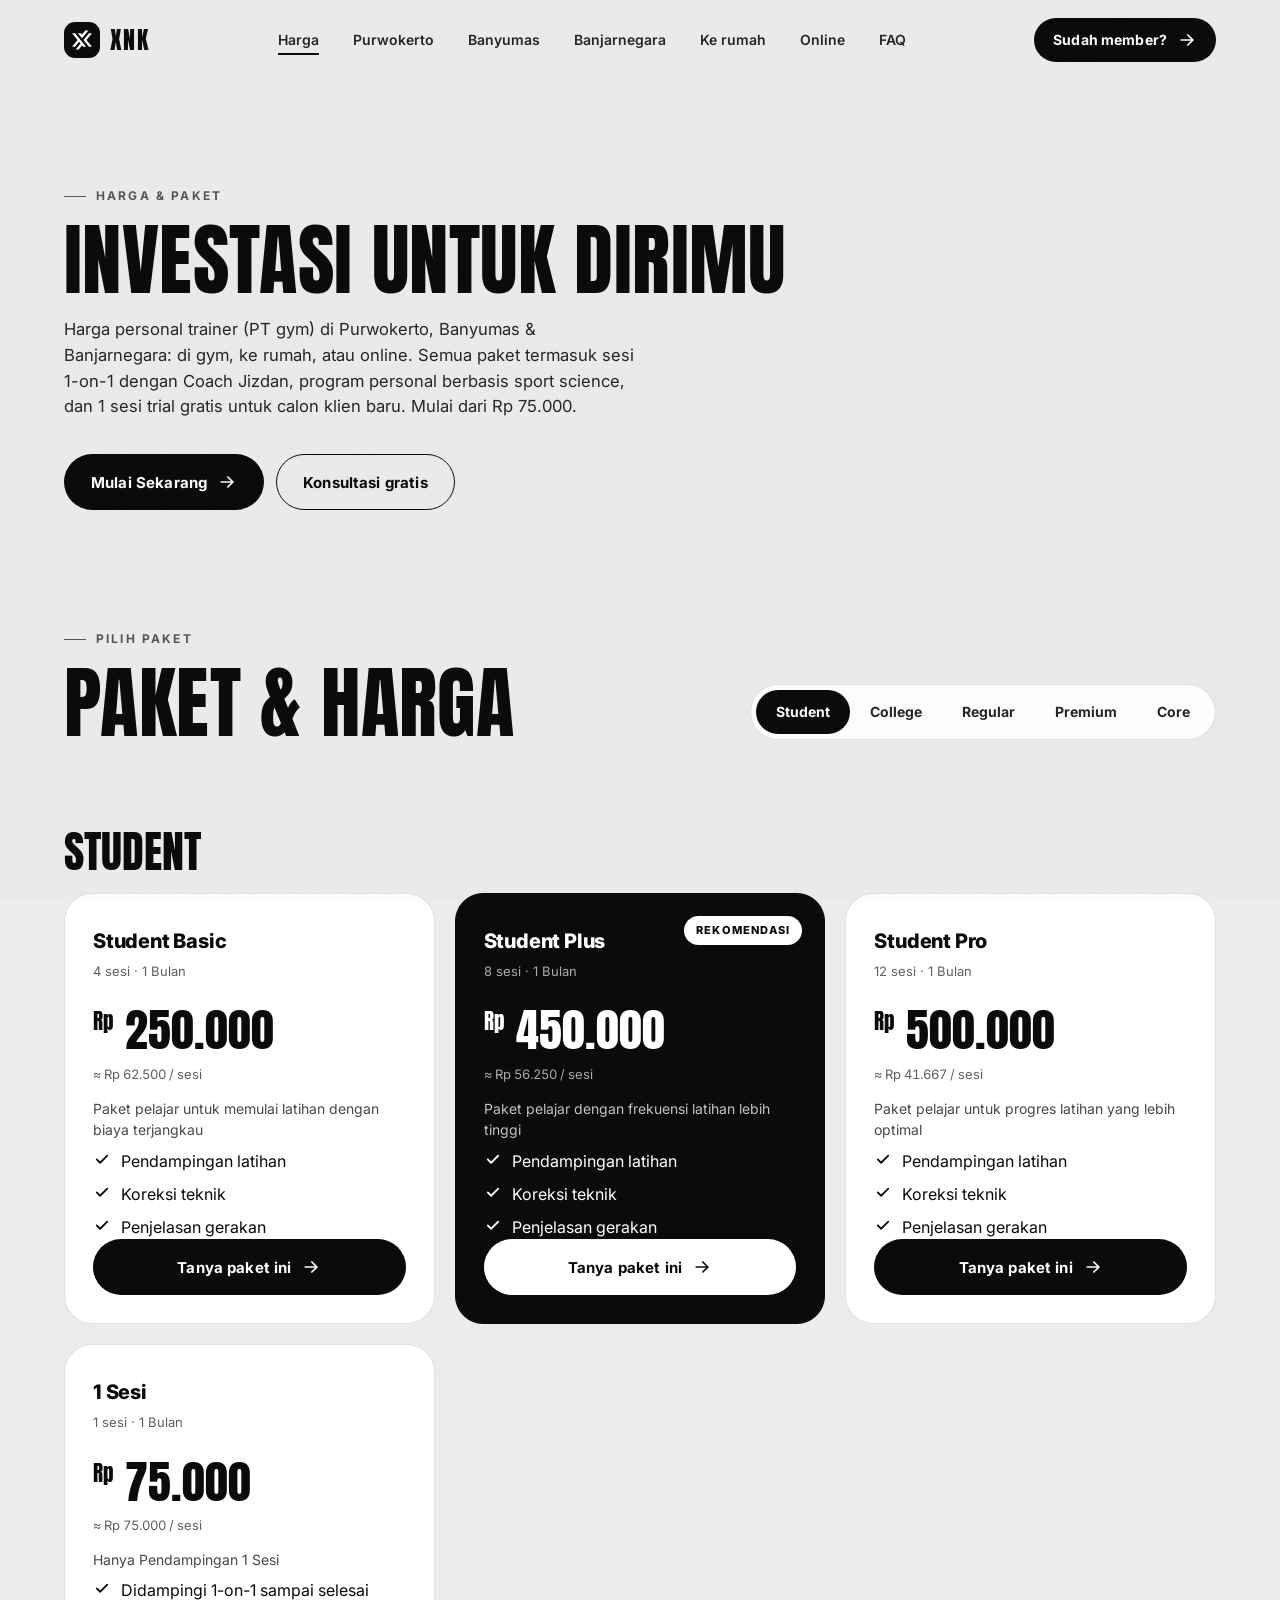
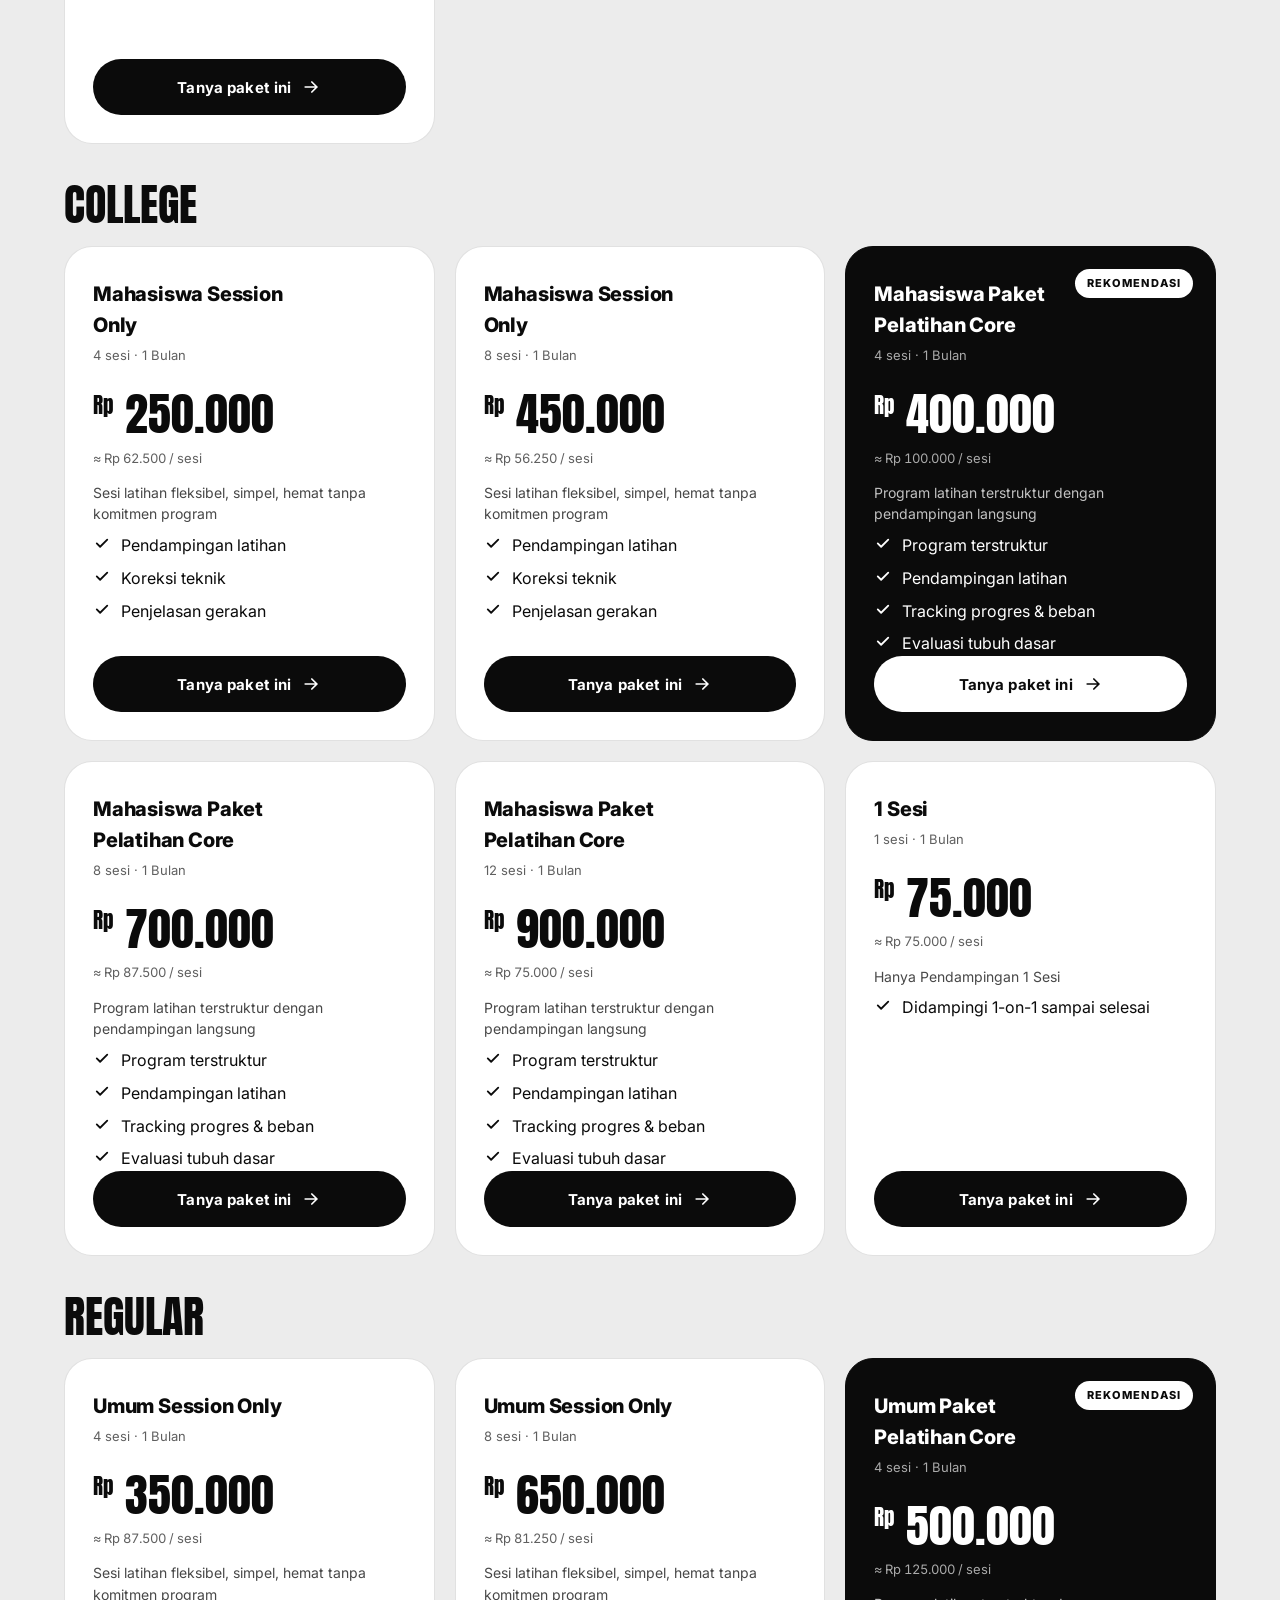
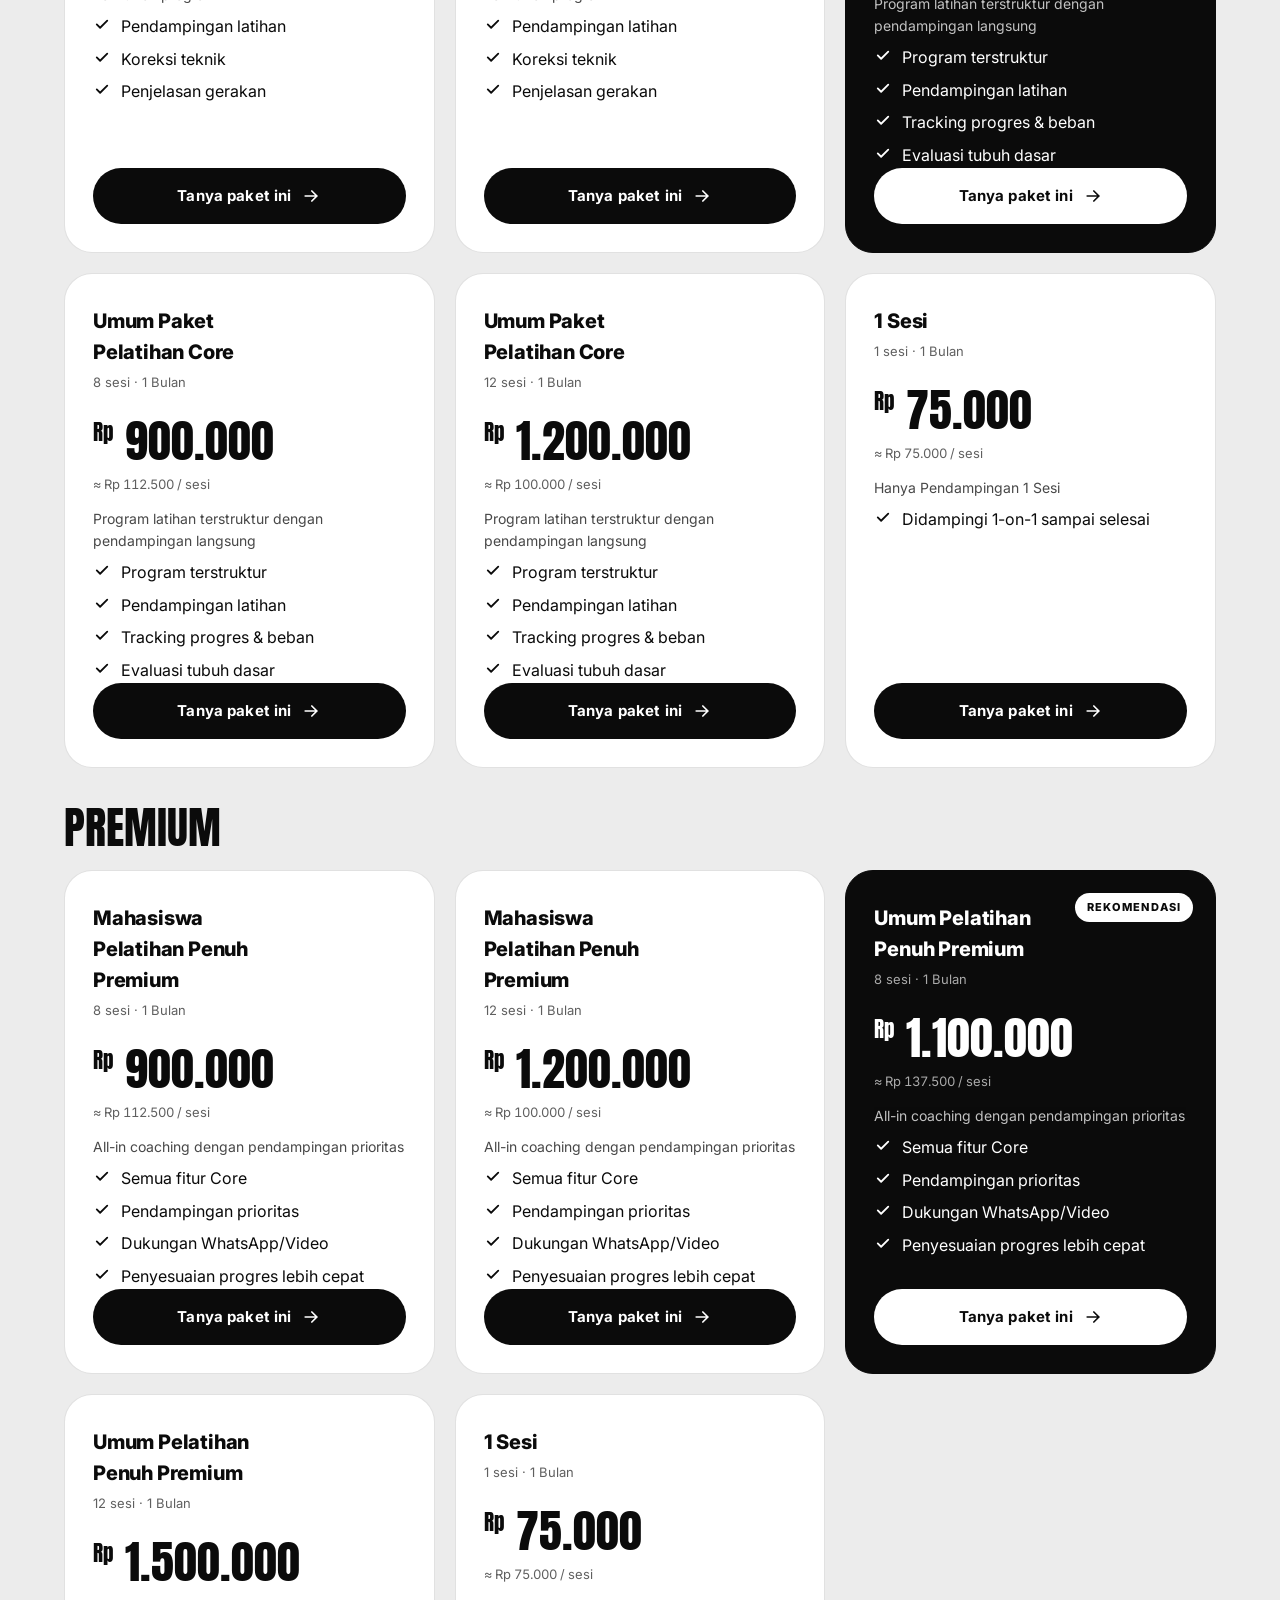
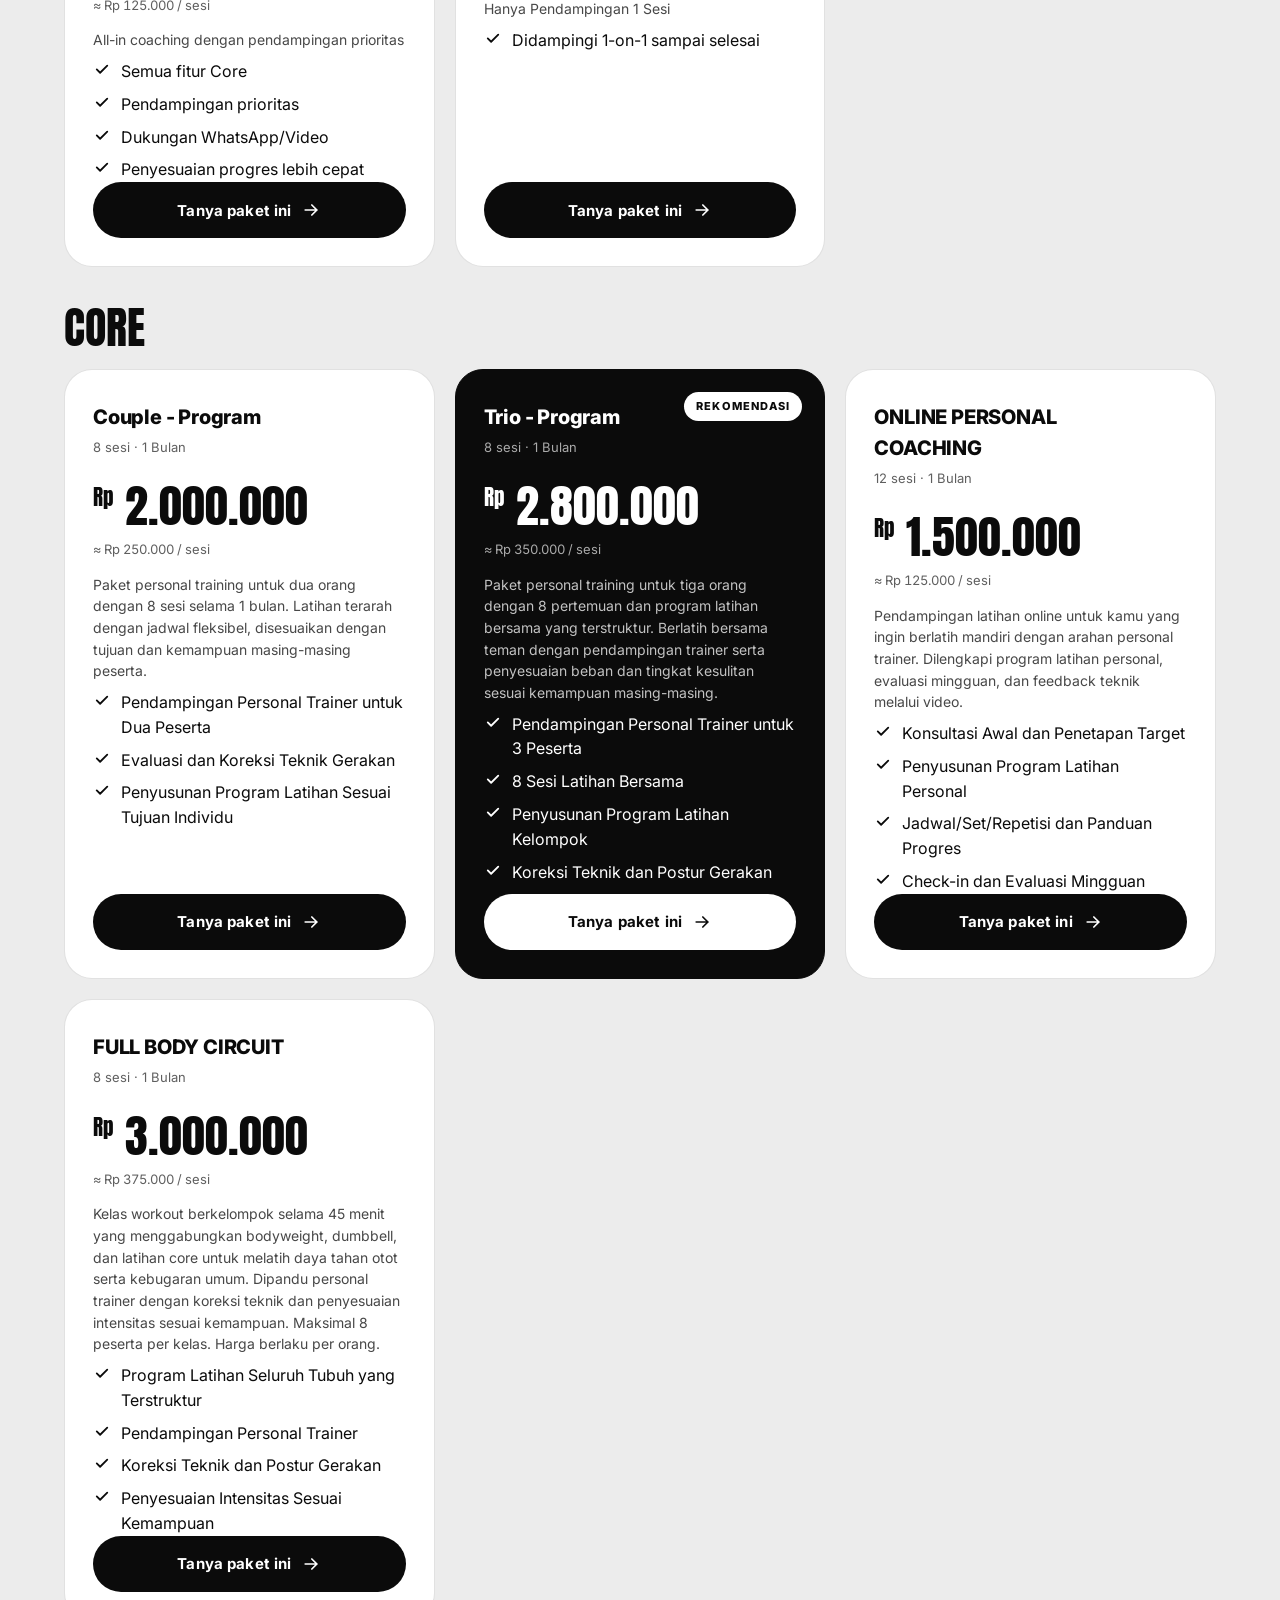
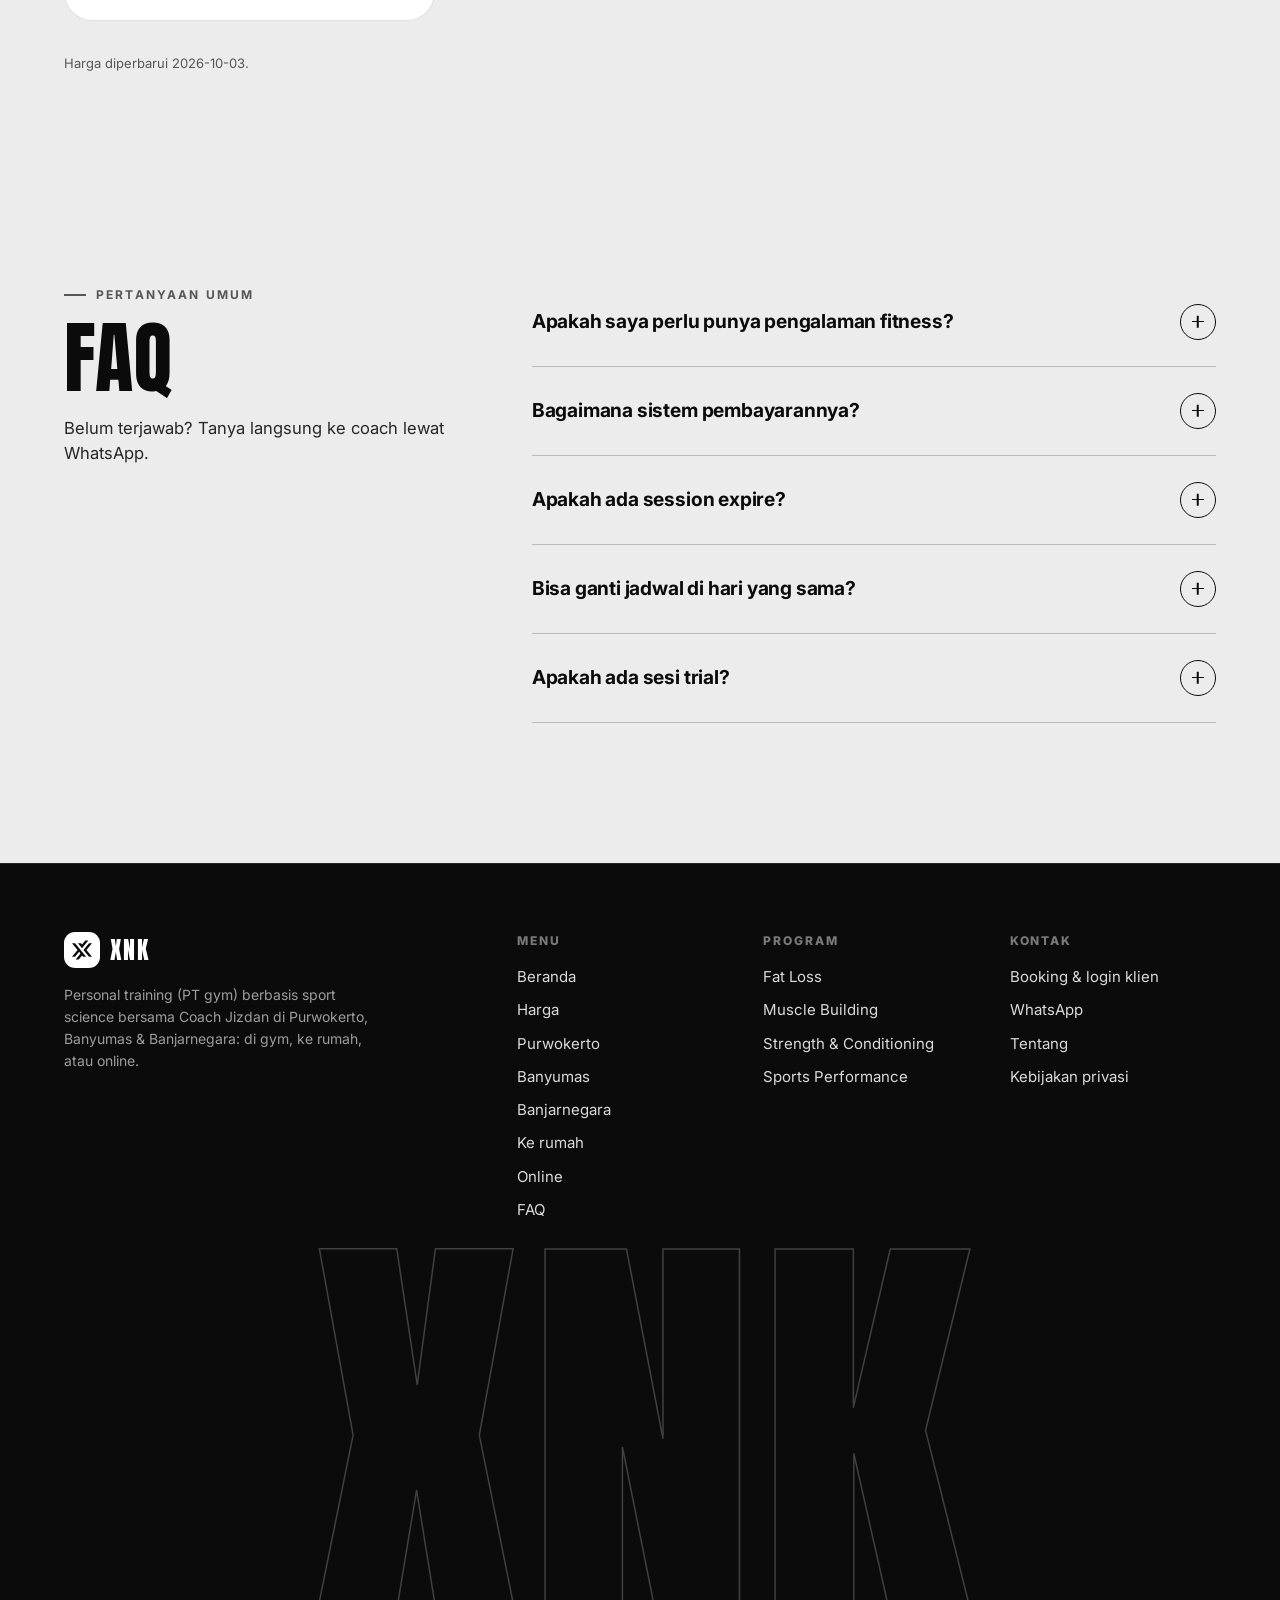
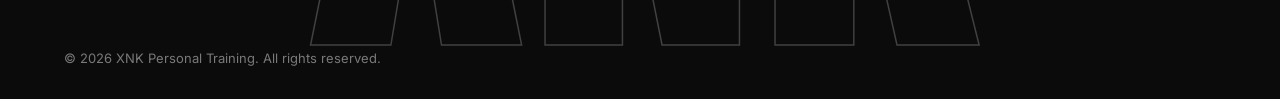
==== commit 8597c667: "Sinkron harga dari Sheet" ====
--- a/harga/index.html
+++ b/harga/index.html
@@ -32,16 +32,16 @@
 <link rel="preconnect" href="https://fonts.gstatic.com" crossorigin>
 <link href="https://fonts.googleapis.com/css2?family=Anton&family=Inter:wght@400;500;600;700;800;900&display=swap" rel="stylesheet">
 <link rel="stylesheet" href="/site.css">
-<script type="application/ld+json">{"@context":"https://schema.org","@type":"ProfessionalService","@id":"https://xnkbooking.my.id/#business","name":"XNK Personal Training","alternateName":"Coach Jizdan · Personal Trainer","url":"https://xnkbooking.my.id/","image":["https://xnkbooking.my.id/img/og.jpg","https://xnkbooking.my.id/logo-512.png"],"logo":{"@type":"ImageObject","@id":"https://xnkbooking.my.id/#logo","url":"https://xnkbooking.my.id/logo-512.png","contentUrl":"https://xnkbooking.my.id/logo-512.png","width":512,"height":512,"caption":"XNK Personal Training"},"telephone":"+6288221254305","description":"Personal trainer (PT gym, coach gym) berbasis sport science di Purwokerto, Banyumas & Banjarnegara: latihan di gym, ke rumah, atau online. Fat loss, muscle building, strength & conditioning, sports performance. 1 sesi trial gratis.","areaServed":[{"@type":"City","name":"Purwokerto"},{"@type":"AdministrativeArea","name":"Kabupaten Banyumas"},{"@type":"City","name":"Sokaraja"},{"@type":"City","name":"Baturraden"},{"@type":"City","name":"Banjarnegara"}],"inLanguage":"id","priceRange":"Rp","keywords":"personal trainer, PT gym, coach gym, pelatih gym, pelatih fitness, private trainer, personal trainer ke rumah, fat loss, diet, muscle building, strength and conditioning, Purwokerto, Kabupaten Banyumas, Sokaraja, Baturraden, Banjarnegara","founder":{"@type":"Person","@id":"https://xnkbooking.my.id/#coach","name":"Coach Jizdan","legalName":"Yandura Jizdan Hasya Husnayain","alternateName":["Coach Jizdan","Jizdan"],"jobTitle":"Personal Trainer","knowsAbout":["Fat Loss","Muscle Building","Strength & Conditioning","Sports Performance","Personal training","Latihan beban","Penurunan berat badan","Pencak silat","Pendidikan jasmani"],"sameAs":["https://www.instagram.com/jiz.dan/"],"alumniOf":{"@type":"CollegeOrUniversity","name":"Universitas Jenderal Soedirman","sameAs":"https://www.unsoed.ac.id/"},"award":"Juara 2 Senam Virtual UMPP 2023, kategori grup putra (aerobik lagu bebas)","subjectOf":[{"@type":"WebPage","name":"UNSOED: Delegasi UNSOED raih prestasi Senam Virtual 2023","url":"https://old.unsoed.ac.id/id/delegasi-unsoed-raih-prestasi-senam-virtual-2023"},{"@type":"WebPage","name":"ANTARA Jateng: Mahasiswa Unsoed Purwokerto raih prestasi Senam Virtual 2023","url":"https://jateng.antaranews.co/berita/487353/mahaiswa-unsoed-purwokerto-raih-prestasi-senam-virtual-2023"}]},"makesOffer":[{"@type":"Offer","itemOffered":{"@type":"Service","name":"Fat Loss","url":"https://xnkbooking.my.id/program/fat-loss/"}},{"@type":"Offer","itemOffered":{"@type":"Service","name":"Muscle Building","url":"https://xnkbooking.my.id/program/muscle-building/"}},{"@type":"Offer","itemOffered":{"@type":"Service","name":"Strength & Conditioning","url":"https://xnkbooking.my.id/program/strength-conditioning/"}},{"@type":"Offer","itemOffered":{"@type":"Service","name":"Sports Performance","url":"https://xnkbooking.my.id/program/sports-performance/"}},{"@type":"Offer","itemOffered":{"@type":"Service","name":"Personal training ke rumah","url":"https://xnkbooking.my.id/personal-trainer-ke-rumah/"}},{"@type":"Offer","itemOffered":{"@type":"Service","name":"Personal training online","url":"https://xnkbooking.my.id/personal-trainer-online/"}}],"sameAs":["https://www.instagram.com/jiz.dan/"],"knowsLanguage":"id","contactPoint":{"@type":"ContactPoint","contactType":"customer service","telephone":"+6288221254305","availableLanguage":"id","areaServed":"ID"},"location":[{"@type":"Place","name":"Wellness Gym","address":{"@type":"PostalAddress","streetAddress":"Jl. Jatisari No.24, Karangmiri, Sumampir, Purwokerto Utara, Kabupaten Banyumas","addressLocality":"Purwokerto","addressRegion":"Jawa Tengah","addressCountry":"ID","postalCode":"53125"},"hasMap":"https://share.google/h8p1TyW3msOq0gavc"}],"hasOfferCatalog":{"@type":"OfferCatalog","name":"Paket Personal Training","url":"https://xnkbooking.my.id/harga/","itemListElement":[{"@type":"OfferCatalog","name":"Student","itemListElement":[{"@type":"Offer","name":"Student Basic","price":"250000","priceCurrency":"IDR","url":"https://xnkbooking.my.id/harga/#STUDENT_BASIC","availability":"https://schema.org/InStock","description":"Paket pelajar untuk memulai latihan dengan biaya terjangkau"},{"@type":"Offer","name":"Student Plus","price":"450000","priceCurrency":"IDR","url":"https://xnkbooking.my.id/harga/#STUDENT_PLUS","availability":"https://schema.org/InStock","description":"Paket pelajar dengan frekuensi latihan lebih tinggi"},{"@type":"Offer","name":"Student Pro","price":"500000","priceCurrency":"IDR","url":"https://xnkbooking.my.id/harga/#STUDENT_PRO","availability":"https://schema.org/InStock","description":"Paket pelajar untuk progres latihan yang lebih optimal"},{"@type":"Offer","name":"1 Sesi","price":"75000","priceCurrency":"IDR","url":"https://xnkbooking.my.id/harga/#STUDENT_1S","availability":"https://schema.org/InStock","description":"Hanya Pendampingan 1 Sesi"}]},{"@type":"OfferCatalog","name":"College","itemListElement":[{"@type":"Offer","name":"Mahasiswa Session Only","price":"250000","priceCurrency":"IDR","url":"https://xnkbooking.my.id/harga/#PT001","availability":"https://schema.org/InStock","description":"Sesi latihan fleksibel, simpel, hemat tanpa komitmen program"},{"@type":"Offer","name":"Mahasiswa Session Only","price":"450000","priceCurrency":"IDR","url":"https://xnkbooking.my.id/harga/#PT002","availability":"https://schema.org/InStock","description":"Sesi latihan fleksibel, simpel, hemat tanpa komitmen program"},{"@type":"Offer","name":"Mahasiswa Paket Pelatihan Core","price":"400000","priceCurrency":"IDR","url":"https://xnkbooking.my.id/harga/#PT005","availability":"https://schema.org/InStock","description":"Program latihan terstruktur dengan pendampingan langsung"},{"@type":"Offer","name":"Mahasiswa Paket Pelatihan Core","price":"700000","priceCurrency":"IDR","url":"https://xnkbooking.my.id/harga/#PT006","availability":"https://schema.org/InStock","description":"Program latihan terstruktur dengan pendampingan langsung"},{"@type":"Offer","name":"Mahasiswa Paket Pelatihan Core","price":"900000","priceCurrency":"IDR","url":"https://xnkbooking.my.id/harga/#PT007","availability":"https://schema.org/InStock","description":"Program latihan terstruktur dengan pendampingan langsung"},{"@type":"Offer","name":"1 Sesi","price":"75000","priceCurrency":"IDR","url":"https://xnkbooking.my.id/harga/#PT_1S","availability":"https://schema.org/InStock","description":"Hanya Pendampingan 1 Sesi"}]},{"@type":"OfferCatalog","name":"Regular","itemListElement":[{"@type":"Offer","name":"Umum Session Only","price":"350000","priceCurrency":"IDR","url":"https://xnkbooking.my.id/harga/#PT003","availability":"https://schema.org/InStock","description":"Sesi latihan fleksibel, simpel, hemat tanpa komitmen program"},{"@type":"Offer","name":"Umum Session Only","price":"650000","priceCurrency":"IDR","url":"https://xnkbooking.my.id/harga/#PT004","availability":"https://schema.org/InStock","description":"Sesi latihan fleksibel, simpel, hemat tanpa komitmen program"},{"@type":"Offer","name":"Umum Paket Pelatihan Core","price":"500000","priceCurrency":"IDR","url":"https://xnkbooking.my.id/harga/#PT008","availability":"https://schema.org/InStock","description":"Program latihan terstruktur dengan pendampingan langsung"},{"@type":"Offer","name":"Umum Paket Pelatihan Core","price":"900000","priceCurrency":"IDR","url":"https://xnkbooking.my.id/harga/#PT009","availability":"https://schema.org/InStock","description":"Program latihan terstruktur dengan pendampingan langsung"},{"@type":"Offer","name":"Umum Paket Pelatihan Core","price":"1200000","priceCurrency":"IDR","url":"https://xnkbooking.my.id/harga/#PT010","availability":"https://schema.org/InStock","description":"Program latihan terstruktur dengan pendampingan langsung"},{"@type":"Offer","name":"1 Sesi","price":"75000","priceCurrency":"IDR","url":"https://xnkbooking.my.id/harga/#PT_1SR","availability":"https://schema.org/InStock","description":"Hanya Pendampingan 1 Sesi"}]},{"@type":"OfferCatalog","name":"Premium","itemListElement":[{"@type":"Offer","name":"Mahasiswa Pelatihan Penuh Premium","price":"900000","priceCurrency":"IDR","url":"https://xnkbooking.my.id/harga/#PT011","availability":"https://schema.org/InStock","description":"All-in coaching dengan pendampingan prioritas"},{"@type":"Offer","name":"Mahasiswa Pelatihan Penuh Premium","price":"1200000","priceCurrency":"IDR","url":"https://xnkbooking.my.id/harga/#PT012","availability":"https://schema.org/InStock","description":"All-in coaching dengan pendampingan prioritas"},{"@type":"Offer","name":"Umum Pelatihan Penuh Premium","price":"1100000","priceCurrency":"IDR","url":"https://xnkbooking.my.id/harga/#PT013","availability":"https://schema.org/InStock","description":"All-in coaching dengan pendampingan prioritas"},{"@type":"Offer","name":"Umum Pelatihan Penuh Premium","price":"1500000","priceCurrency":"IDR","url":"https://xnkbooking.my.id/harga/#PT014","availability":"https://schema.org/InStock","description":"All-in coaching dengan pendampingan prioritas"},{"@type":"Offer","name":"1 Sesi","price":"75000","priceCurrency":"IDR","url":"https://xnkbooking.my.id/harga/#PT_1SP","availability":"https://schema.org/InStock","description":"Hanya Pendampingan 1 Sesi"}]}]}}</script>
+<script type="application/ld+json">{"@context":"https://schema.org","@type":"ProfessionalService","@id":"https://xnkbooking.my.id/#business","name":"XNK Personal Training","alternateName":"Coach Jizdan · Personal Trainer","url":"https://xnkbooking.my.id/","image":["https://xnkbooking.my.id/img/og.jpg","https://xnkbooking.my.id/logo-512.png"],"logo":{"@type":"ImageObject","@id":"https://xnkbooking.my.id/#logo","url":"https://xnkbooking.my.id/logo-512.png","contentUrl":"https://xnkbooking.my.id/logo-512.png","width":512,"height":512,"caption":"XNK Personal Training"},"telephone":"+6288221254305","description":"Personal trainer (PT gym, coach gym) berbasis sport science di Purwokerto, Banyumas & Banjarnegara: latihan di gym, ke rumah, atau online. Fat loss, muscle building, strength & conditioning, sports performance. 1 sesi trial gratis.","areaServed":[{"@type":"City","name":"Purwokerto"},{"@type":"AdministrativeArea","name":"Kabupaten Banyumas"},{"@type":"City","name":"Sokaraja"},{"@type":"City","name":"Baturraden"},{"@type":"City","name":"Banjarnegara"}],"inLanguage":"id","priceRange":"Rp","keywords":"personal trainer, PT gym, coach gym, pelatih gym, pelatih fitness, private trainer, personal trainer ke rumah, fat loss, diet, muscle building, strength and conditioning, Purwokerto, Kabupaten Banyumas, Sokaraja, Baturraden, Banjarnegara","founder":{"@type":"Person","@id":"https://xnkbooking.my.id/#coach","name":"Coach Jizdan","legalName":"Yandura Jizdan Hasya Husnayain","alternateName":["Coach Jizdan","Jizdan"],"jobTitle":"Personal Trainer","knowsAbout":["Fat Loss","Muscle Building","Strength & Conditioning","Sports Performance","Personal training","Latihan beban","Penurunan berat badan","Pencak silat","Pendidikan jasmani"],"sameAs":["https://www.instagram.com/jiz.dan/"],"alumniOf":{"@type":"CollegeOrUniversity","name":"Universitas Jenderal Soedirman","sameAs":"https://www.unsoed.ac.id/"},"award":"Juara 2 Senam Virtual UMPP 2023, kategori grup putra (aerobik lagu bebas)","subjectOf":[{"@type":"WebPage","name":"UNSOED: Delegasi UNSOED raih prestasi Senam Virtual 2023","url":"https://old.unsoed.ac.id/id/delegasi-unsoed-raih-prestasi-senam-virtual-2023"},{"@type":"WebPage","name":"ANTARA Jateng: Mahasiswa Unsoed Purwokerto raih prestasi Senam Virtual 2023","url":"https://jateng.antaranews.co/berita/487353/mahaiswa-unsoed-purwokerto-raih-prestasi-senam-virtual-2023"}]},"makesOffer":[{"@type":"Offer","itemOffered":{"@type":"Service","name":"Fat Loss","url":"https://xnkbooking.my.id/program/fat-loss/"}},{"@type":"Offer","itemOffered":{"@type":"Service","name":"Muscle Building","url":"https://xnkbooking.my.id/program/muscle-building/"}},{"@type":"Offer","itemOffered":{"@type":"Service","name":"Strength & Conditioning","url":"https://xnkbooking.my.id/program/strength-conditioning/"}},{"@type":"Offer","itemOffered":{"@type":"Service","name":"Sports Performance","url":"https://xnkbooking.my.id/program/sports-performance/"}},{"@type":"Offer","itemOffered":{"@type":"Service","name":"Personal training ke rumah","url":"https://xnkbooking.my.id/personal-trainer-ke-rumah/"}},{"@type":"Offer","itemOffered":{"@type":"Service","name":"Personal training online","url":"https://xnkbooking.my.id/personal-trainer-online/"}}],"sameAs":["https://www.instagram.com/jiz.dan/"],"knowsLanguage":"id","contactPoint":{"@type":"ContactPoint","contactType":"customer service","telephone":"+6288221254305","availableLanguage":"id","areaServed":"ID"},"location":[{"@type":"Place","name":"Wellness Gym","address":{"@type":"PostalAddress","streetAddress":"Jl. Jatisari No.24, Karangmiri, Sumampir, Purwokerto Utara, Kabupaten Banyumas","addressLocality":"Purwokerto","addressRegion":"Jawa Tengah","addressCountry":"ID","postalCode":"53125"},"hasMap":"https://share.google/h8p1TyW3msOq0gavc"}],"hasOfferCatalog":{"@type":"OfferCatalog","name":"Paket Personal Training","url":"https://xnkbooking.my.id/harga/","itemListElement":[{"@type":"OfferCatalog","name":"Student","itemListElement":[{"@type":"Offer","name":"Student Basic","price":"250000","priceCurrency":"IDR","url":"https://xnkbooking.my.id/harga/#STUDENT_BASIC","availability":"https://schema.org/InStock","description":"Paket pelajar untuk memulai latihan dengan biaya terjangkau"},{"@type":"Offer","name":"Student Plus","price":"450000","priceCurrency":"IDR","url":"https://xnkbooking.my.id/harga/#STUDENT_PLUS","availability":"https://schema.org/InStock","description":"Paket pelajar dengan frekuensi latihan lebih tinggi"},{"@type":"Offer","name":"Student Pro","price":"500000","priceCurrency":"IDR","url":"https://xnkbooking.my.id/harga/#STUDENT_PRO","availability":"https://schema.org/InStock","description":"Paket pelajar untuk progres latihan yang lebih optimal"},{"@type":"Offer","name":"1 Sesi","price":"75000","priceCurrency":"IDR","url":"https://xnkbooking.my.id/harga/#STUDENT_1S","availability":"https://schema.org/InStock","description":"Hanya Pendampingan 1 Sesi"}]},{"@type":"OfferCatalog","name":"College","itemListElement":[{"@type":"Offer","name":"Mahasiswa Session Only","price":"250000","priceCurrency":"IDR","url":"https://xnkbooking.my.id/harga/#PT001","availability":"https://schema.org/InStock","description":"Sesi latihan fleksibel, simpel, hemat tanpa komitmen program"},{"@type":"Offer","name":"Mahasiswa Session Only","price":"450000","priceCurrency":"IDR","url":"https://xnkbooking.my.id/harga/#PT002","availability":"https://schema.org/InStock","description":"Sesi latihan fleksibel, simpel, hemat tanpa komitmen program"},{"@type":"Offer","name":"Mahasiswa Paket Pelatihan Core","price":"400000","priceCurrency":"IDR","url":"https://xnkbooking.my.id/harga/#PT005","availability":"https://schema.org/InStock","description":"Program latihan terstruktur dengan pendampingan langsung"},{"@type":"Offer","name":"Mahasiswa Paket Pelatihan Core","price":"700000","priceCurrency":"IDR","url":"https://xnkbooking.my.id/harga/#PT006","availability":"https://schema.org/InStock","description":"Program latihan terstruktur dengan pendampingan langsung"},{"@type":"Offer","name":"Mahasiswa Paket Pelatihan Core","price":"900000","priceCurrency":"IDR","url":"https://xnkbooking.my.id/harga/#PT007","availability":"https://schema.org/InStock","description":"Program latihan terstruktur dengan pendampingan langsung"},{"@type":"Offer","name":"1 Sesi","price":"75000","priceCurrency":"IDR","url":"https://xnkbooking.my.id/harga/#PT_1S","availability":"https://schema.org/InStock","description":"Hanya Pendampingan 1 Sesi"}]},{"@type":"OfferCatalog","name":"Regular","itemListElement":[{"@type":"Offer","name":"Umum Session Only","price":"350000","priceCurrency":"IDR","url":"https://xnkbooking.my.id/harga/#PT003","availability":"https://schema.org/InStock","description":"Sesi latihan fleksibel, simpel, hemat tanpa komitmen program"},{"@type":"Offer","name":"Umum Session Only","price":"650000","priceCurrency":"IDR","url":"https://xnkbooking.my.id/harga/#PT004","availability":"https://schema.org/InStock","description":"Sesi latihan fleksibel, simpel, hemat tanpa komitmen program"},{"@type":"Offer","name":"Umum Paket Pelatihan Core","price":"500000","priceCurrency":"IDR","url":"https://xnkbooking.my.id/harga/#PT008","availability":"https://schema.org/InStock","description":"Program latihan terstruktur dengan pendampingan langsung"},{"@type":"Offer","name":"Umum Paket Pelatihan Core","price":"900000","priceCurrency":"IDR","url":"https://xnkbooking.my.id/harga/#PT009","availability":"https://schema.org/InStock","description":"Program latihan terstruktur dengan pendampingan langsung"},{"@type":"Offer","name":"Umum Paket Pelatihan Core","price":"1200000","priceCurrency":"IDR","url":"https://xnkbooking.my.id/harga/#PT010","availability":"https://schema.org/InStock","description":"Program latihan terstruktur dengan pendampingan langsung"},{"@type":"Offer","name":"1 Sesi","price":"75000","priceCurrency":"IDR","url":"https://xnkbooking.my.id/harga/#PT_1SR","availability":"https://schema.org/InStock","description":"Hanya Pendampingan 1 Sesi"}]},{"@type":"OfferCatalog","name":"Premium","itemListElement":[{"@type":"Offer","name":"Mahasiswa Pelatihan Penuh Premium","price":"900000","priceCurrency":"IDR","url":"https://xnkbooking.my.id/harga/#PT011","availability":"https://schema.org/InStock","description":"All-in coaching dengan pendampingan prioritas"},{"@type":"Offer","name":"Mahasiswa Pelatihan Penuh Premium","price":"1200000","priceCurrency":"IDR","url":"https://xnkbooking.my.id/harga/#PT012","availability":"https://schema.org/InStock","description":"All-in coaching dengan pendampingan prioritas"},{"@type":"Offer","name":"Umum Pelatihan Penuh Premium","price":"1100000","priceCurrency":"IDR","url":"https://xnkbooking.my.id/harga/#PT013","availability":"https://schema.org/InStock","description":"All-in coaching dengan pendampingan prioritas"},{"@type":"Offer","name":"Umum Pelatihan Penuh Premium","price":"1500000","priceCurrency":"IDR","url":"https://xnkbooking.my.id/harga/#PT014","availability":"https://schema.org/InStock","description":"All-in coaching dengan pendampingan prioritas"},{"@type":"Offer","name":"1 Sesi","price":"75000","priceCurrency":"IDR","url":"https://xnkbooking.my.id/harga/#PT_1SP","availability":"https://schema.org/InStock","description":"Hanya Pendampingan 1 Sesi"}]},{"@type":"OfferCatalog","name":"Core","itemListElement":[{"@type":"Offer","name":"Couple - Program","price":"2000000","priceCurrency":"IDR","url":"https://xnkbooking.my.id/harga/#PKG-20261001-CQF3","availability":"https://schema.org/InStock","description":"Paket personal training untuk dua orang dengan 8 sesi selama 1 bulan. Latihan terarah dengan jadwal fleksibel, disesuaikan dengan tujuan dan kemampuan masing-masing peserta."},{"@type":"Offer","name":"Trio - Program","price":"2800000","priceCurrency":"IDR","url":"https://xnkbooking.my.id/harga/#PKG-20261001-N3V5","availability":"https://schema.org/InStock","description":"Paket personal training untuk tiga orang dengan 8 pertemuan dan program latihan bersama yang terstruktur. Berlatih bersama teman dengan pendampingan trainer serta penyesuaian beban dan tingkat kesulitan sesuai kemampuan masing-masing."},{"@type":"Offer","name":"ONLINE PERSONAL COACHING","price":"1500000","priceCurrency":"IDR","url":"https://xnkbooking.my.id/harga/#PKG-20261001-VMFO","availability":"https://schema.org/InStock","description":"Pendampingan latihan online untuk kamu yang ingin berlatih mandiri dengan arahan personal trainer. Dilengkapi program latihan personal, evaluasi mingguan, dan feedback teknik melalui video."},{"@type":"Offer","name":"FULL BODY CIRCUIT","price":"3000000","priceCurrency":"IDR","url":"https://xnkbooking.my.id/harga/#PKG-20261001-C9N9","availability":"https://schema.org/InStock","description":"Kelas workout berkelompok selama 45 menit yang menggabungkan bodyweight, dumbbell, dan latihan core untuk melatih daya tahan otot serta kebugaran umum. Dipandu personal trainer dengan koreksi teknik dan penyesuaian intensitas sesuai kemampuan. Maksimal 8 peserta per kelas. Harga berlaku per orang."}]}]}}</script>
 <script type="application/ld+json">{"@context":"https://schema.org","@type":"BreadcrumbList","itemListElement":[{"@type":"ListItem","position":1,"name":"Beranda","item":"https://xnkbooking.my.id/"},{"@type":"ListItem","position":2,"name":"Harga","item":"https://xnkbooking.my.id/harga/"}]}</script>
 <script type="application/ld+json">{"@context":"https://schema.org","@type":"FAQPage","mainEntity":[{"@type":"Question","name":"Apakah saya perlu punya pengalaman fitness?","acceptedAnswer":{"@type":"Answer","text":"Tidak sama sekali! Program kami dirancang untuk semua level, dari pemula total hingga atlet. Coach akan menyesuaikan intensitas dan kompleksitas latihan sesuai kemampuanmu."}},{"@type":"Question","name":"Bagaimana sistem pembayarannya?","acceptedAnswer":{"@type":"Answer","text":"Pembayaran dilakukan di awal per paket (bukan per sesi). Kami menerima transfer bank (BRI), e-wallet (DANA) & cash. Setelah pembayaran dikonfirmasi, sesi kamu aktif dan bisa langsung booking jadwal."}},{"@type":"Question","name":"Apakah ada session expire?","acceptedAnswer":{"@type":"Answer","text":"Ya, setiap paket memiliki masa berlaku 1 bulan. Tapi tenang, kami selalu ingatkan via WhatsApp sebelum masa berlaku habis!"}},{"@type":"Question","name":"Bisa ganti jadwal di hari yang sama?","acceptedAnswer":{"@type":"Answer","text":"Bisa! Kami mengerti ada keadaan darurat. Cukup hubungi coach via WhatsApp minimal 2 jam sebelum sesi untuk reschedule tanpa penalti."}},{"@type":"Question","name":"Apakah ada sesi trial?","acceptedAnswer":{"@type":"Answer","text":"Ada! Kami menyediakan 1 sesi trial gratis untuk kamu yang ingin merasakan latihan bersama coach sebelum memutuskan. Klik \"Mulai Sekarang\" untuk menjadwalkan trial."}}]}</script>
-<script type="application/ld+json">{"@context":"https://schema.org","@type":"WebPage","@id":"https://xnkbooking.my.id/harga/#webpage","url":"https://xnkbooking.my.id/harga/","name":"Harga Personal Trainer & PT Gym Purwokerto, Banyumas · XNK","description":"Daftar harga paket personal trainer (PT gym) Coach Jizdan di Purwokerto, Banyumas & Banjarnegara, mulai Rp 75.000. Termasuk 1 sesi trial gratis.","inLanguage":"id","isPartOf":{"@id":"https://xnkbooking.my.id/#website"},"about":{"@id":"https://xnkbooking.my.id/#business"},"dateModified":"2026-10-01"}</script>
+<script type="application/ld+json">{"@context":"https://schema.org","@type":"WebPage","@id":"https://xnkbooking.my.id/harga/#webpage","url":"https://xnkbooking.my.id/harga/","name":"Harga Personal Trainer & PT Gym Purwokerto, Banyumas · XNK","description":"Daftar harga paket personal trainer (PT gym) Coach Jizdan di Purwokerto, Banyumas & Banjarnegara, mulai Rp 75.000. Termasuk 1 sesi trial gratis.","inLanguage":"id","isPartOf":{"@id":"https://xnkbooking.my.id/#website"},"about":{"@id":"https://xnkbooking.my.id/#business"},"dateModified":"2026-10-03"}</script>
 </head>
 <body>
 <header class="nav" id="nav"><a class="logo" href="/" aria-label="XNK, beranda"><span class="logo-mark"><svg viewBox="0 0 948 895" fill="#fff" aria-hidden="true" focusable="false"><path fill-rule="evenodd" d="M630 2L774 2L475 365L280 128L425 128L476 190ZM1 128L145 128L670 768L526 768L474 706L319 895L176 895L403 619L337 536L145 768L1 768L263 449ZM806 130L947 130L687 448L947 768L806 768L543 448Z"/></svg></span><span class="logo-word">XNK</span></a><nav class="nav-links" aria-label="Menu"><a class="nav-link" aria-current="page" href="/harga/">Harga</a><a class="nav-link" href="/personal-trainer-purwokerto/">Purwokerto</a><a class="nav-link" href="/personal-trainer-banyumas/">Banyumas</a><a class="nav-link" href="/personal-trainer-banjarnegara/">Banjarnegara</a><a class="nav-link" href="/personal-trainer-ke-rumah/">Ke rumah</a><a class="nav-link" href="/personal-trainer-online/">Online</a><a class="nav-link" href="/harga/#faq">FAQ</a></nav><a class="btn btn-dark btn-sm nav-cta" href="https://book.xnkbooking.my.id/">Sudah member?<svg class="icon arr" viewBox="0 0 24 24" fill="none" stroke="currentColor" stroke-width="2" stroke-linecap="round"><path d="M5 12h14M13 6l6 6-6 6"/></svg></a><button type="button" class="burger" id="burger" aria-label="Buka menu" aria-expanded="false" aria-controls="m-menu"><span></span><span></span></button></header>
 <div class="m-menu" id="m-menu" aria-hidden="true"><nav class="m-menu-links" aria-label="Menu"><a href="/"><small>01</small>Beranda</a><a href="/harga/"><small>02</small>Harga</a><a href="/personal-trainer-purwokerto/"><small>03</small>Purwokerto</a><a href="/personal-trainer-banyumas/"><small>04</small>Banyumas</a><a href="/personal-trainer-banjarnegara/"><small>05</small>Banjarnegara</a><a href="/personal-trainer-ke-rumah/"><small>06</small>Ke rumah</a><a href="/personal-trainer-online/"><small>07</small>Online</a><a href="/harga/#faq"><small>08</small>FAQ</a></nav><div class="m-menu-foot"><a class="btn btn-light btn-block" href="https://book.xnkbooking.my.id/">Mulai Sekarang</a><a class="m-menu-wa" href="https://wa.me/6288221254305?text=Halo%20Coach%20Jizdan%2C%20saya%20mau%20tanya%20program%20personal%20training." rel="noopener">Chat WhatsApp →</a></div></div>
 <main>
-<section class="sec sec-hero"><div class="wrap"><p class="eyebrow">Harga &amp; Paket</p><h1 class="h2">Investasi untuk dirimu</h1><p class="lead">Harga personal trainer (PT gym) di Purwokerto, Banyumas &amp; Banjarnegara: di gym, ke rumah, atau online. Semua paket termasuk sesi 1-on-1 dengan Coach Jizdan, program personal berbasis sport science, dan 1 sesi trial gratis untuk calon klien baru. Mulai dari Rp 75.000.</p><div class="hero-actions"><a class="btn btn-dark" href="https://book.xnkbooking.my.id/">Mulai Sekarang<svg class="icon arr" viewBox="0 0 24 24" fill="none" stroke="currentColor" stroke-width="2" stroke-linecap="round"><path d="M5 12h14M13 6l6 6-6 6"/></svg></a><a class="btn btn-line" href="https://wa.me/6288221254305?text=Halo%20Coach%20Jizdan%2C%20saya%20mau%20konsultasi%20paket%20personal%20training." rel="noopener">Konsultasi gratis</a></div></div></section><section class="sec sec-paket" id="paket"><div class="wrap"><div class="sec-head-row"><div><p class="eyebrow">Pilih Paket</p><h2 class="h2">Paket &amp; harga</h2></div><div class="seg" role="navigation" aria-label="Kategori paket"><a class="toggle-btn active" href="#kategori-student">Student</a><a class="toggle-btn" href="#kategori-college">College</a><a class="toggle-btn" href="#kategori-regular">Regular</a><a class="toggle-btn" href="#kategori-premium">Premium</a></div></div><div class="cat" id="kategori-student"><h2 class="cat-h">Student</h2><div class="price-track"><article class="price" id="STUDENT_BASIC"><h3 class="price-name">Student Basic</h3><p class="price-meta">4 sesi · 1 Bulan</p><p class="price-amt"><small>Rp</small> 250.000</p><p class="price-per">≈ Rp 62.500 / sesi</p><p class="price-desc">Paket pelajar untuk memulai latihan dengan biaya terjangkau</p><ul class="price-list"><li><svg viewBox="0 0 24 24" fill="none" stroke="currentColor" stroke-width="2.4" stroke-linecap="round" stroke-linejoin="round"><path d="M5 12.5l4.5 4.5L19 7.5"/></svg><span>Pendampingan latihan</span></li><li><svg viewBox="0 0 24 24" fill="none" stroke="currentColor" stroke-width="2.4" stroke-linecap="round" stroke-linejoin="round"><path d="M5 12.5l4.5 4.5L19 7.5"/></svg><span>Koreksi teknik</span></li><li><svg viewBox="0 0 24 24" fill="none" stroke="currentColor" stroke-width="2.4" stroke-linecap="round" stroke-linejoin="round"><path d="M5 12.5l4.5 4.5L19 7.5"/></svg><span>Penjelasan gerakan</span></li></ul><a class="btn btn-dark" href="https://wa.me/6288221254305?text=Halo%20Coach%20Jizdan%2C%20saya%20tertarik%20paket%20Student%20Basic." rel="noopener">Tanya paket ini<svg class="icon arr" viewBox="0 0 24 24" fill="none" stroke="currentColor" stroke-width="2" stroke-linecap="round"><path d="M5 12h14M13 6l6 6-6 6"/></svg></a></article><article class="price featured" id="STUDENT_PLUS"><span class="price-badge">Rekomendasi</span><h3 class="price-name">Student Plus</h3><p class="price-meta">8 sesi · 1 Bulan</p><p class="price-amt"><small>Rp</small> 450.000</p><p class="price-per">≈ Rp 56.250 / sesi</p><p class="price-desc">Paket pelajar dengan frekuensi latihan lebih tinggi</p><ul class="price-list"><li><svg viewBox="0 0 24 24" fill="none" stroke="currentColor" stroke-width="2.4" stroke-linecap="round" stroke-linejoin="round"><path d="M5 12.5l4.5 4.5L19 7.5"/></svg><span>Pendampingan latihan</span></li><li><svg viewBox="0 0 24 24" fill="none" stroke="currentColor" stroke-width="2.4" stroke-linecap="round" stroke-linejoin="round"><path d="M5 12.5l4.5 4.5L19 7.5"/></svg><span>Koreksi teknik</span></li><li><svg viewBox="0 0 24 24" fill="none" stroke="currentColor" stroke-width="2.4" stroke-linecap="round" stroke-linejoin="round"><path d="M5 12.5l4.5 4.5L19 7.5"/></svg><span>Penjelasan gerakan</span></li></ul><a class="btn btn-light" href="https://wa.me/6288221254305?text=Halo%20Coach%20Jizdan%2C%20saya%20tertarik%20paket%20Student%20Plus." rel="noopener">Tanya paket ini<svg class="icon arr" viewBox="0 0 24 24" fill="none" stroke="currentColor" stroke-width="2" stroke-linecap="round"><path d="M5 12h14M13 6l6 6-6 6"/></svg></a></article><article class="price" id="STUDENT_PRO"><h3 class="price-name">Student Pro</h3><p class="price-meta">12 sesi · 1 Bulan</p><p class="price-amt"><small>Rp</small> 500.000</p><p class="price-per">≈ Rp 41.667 / sesi</p><p class="price-desc">Paket pelajar untuk progres latihan yang lebih optimal</p><ul class="price-list"><li><svg viewBox="0 0 24 24" fill="none" stroke="currentColor" stroke-width="2.4" stroke-linecap="round" stroke-linejoin="round"><path d="M5 12.5l4.5 4.5L19 7.5"/></svg><span>Pendampingan latihan</span></li><li><svg viewBox="0 0 24 24" fill="none" stroke="currentColor" stroke-width="2.4" stroke-linecap="round" stroke-linejoin="round"><path d="M5 12.5l4.5 4.5L19 7.5"/></svg><span>Koreksi teknik</span></li><li><svg viewBox="0 0 24 24" fill="none" stroke="currentColor" stroke-width="2.4" stroke-linecap="round" stroke-linejoin="round"><path d="M5 12.5l4.5 4.5L19 7.5"/></svg><span>Penjelasan gerakan</span></li></ul><a class="btn btn-dark" href="https://wa.me/6288221254305?text=Halo%20Coach%20Jizdan%2C%20saya%20tertarik%20paket%20Student%20Pro." rel="noopener">Tanya paket ini<svg class="icon arr" viewBox="0 0 24 24" fill="none" stroke="currentColor" stroke-width="2" stroke-linecap="round"><path d="M5 12h14M13 6l6 6-6 6"/></svg></a></article><article class="price" id="STUDENT_1S"><h3 class="price-name">1 Sesi</h3><p class="price-meta">1 sesi · 1 Bulan</p><p class="price-amt"><small>Rp</small> 75.000</p><p class="price-per">≈ Rp 75.000 / sesi</p><p class="price-desc">Hanya Pendampingan 1 Sesi</p><ul class="price-list"><li><svg viewBox="0 0 24 24" fill="none" stroke="currentColor" stroke-width="2.4" stroke-linecap="round" stroke-linejoin="round"><path d="M5 12.5l4.5 4.5L19 7.5"/></svg><span>Didampingi 1-on-1 sampai selesai</span></li></ul><a class="btn btn-dark" href="https://wa.me/6288221254305?text=Halo%20Coach%20Jizdan%2C%20saya%20tertarik%20paket%201%20Sesi." rel="noopener">Tanya paket ini<svg class="icon arr" viewBox="0 0 24 24" fill="none" stroke="currentColor" stroke-width="2" stroke-linecap="round"><path d="M5 12h14M13 6l6 6-6 6"/></svg></a></article></div></div><div class="cat" id="kategori-college"><h2 class="cat-h">College</h2><div class="price-track"><article class="price" id="PT001"><h3 class="price-name">Mahasiswa Session Only</h3><p class="price-meta">4 sesi · 1 Bulan</p><p class="price-amt"><small>Rp</small> 250.000</p><p class="price-per">≈ Rp 62.500 / sesi</p><p class="price-desc">Sesi latihan fleksibel, simpel, hemat tanpa komitmen program</p><ul class="price-list"><li><svg viewBox="0 0 24 24" fill="none" stroke="currentColor" stroke-width="2.4" stroke-linecap="round" stroke-linejoin="round"><path d="M5 12.5l4.5 4.5L19 7.5"/></svg><span>Pendampingan latihan</span></li><li><svg viewBox="0 0 24 24" fill="none" stroke="currentColor" stroke-width="2.4" stroke-linecap="round" stroke-linejoin="round"><path d="M5 12.5l4.5 4.5L19 7.5"/></svg><span>Koreksi teknik</span></li><li><svg viewBox="0 0 24 24" fill="none" stroke="currentColor" stroke-width="2.4" stroke-linecap="round" stroke-linejoin="round"><path d="M5 12.5l4.5 4.5L19 7.5"/></svg><span>Penjelasan gerakan</span></li></ul><a class="btn btn-dark" href="https://wa.me/6288221254305?text=Halo%20Coach%20Jizdan%2C%20saya%20tertarik%20paket%20Mahasiswa%20Session%20Only." rel="noopener">Tanya paket ini<svg class="icon arr" viewBox="0 0 24 24" fill="none" stroke="currentColor" stroke-width="2" stroke-linecap="round"><path d="M5 12h14M13 6l6 6-6 6"/></svg></a></article><article class="price" id="PT002"><h3 class="price-name">Mahasiswa Session Only</h3><p class="price-meta">8 sesi · 1 Bulan</p><p class="price-amt"><small>Rp</small> 450.000</p><p class="price-per">≈ Rp 56.250 / sesi</p><p class="price-desc">Sesi latihan fleksibel, simpel, hemat tanpa komitmen program</p><ul class="price-list"><li><svg viewBox="0 0 24 24" fill="none" stroke="currentColor" stroke-width="2.4" stroke-linecap="round" stroke-linejoin="round"><path d="M5 12.5l4.5 4.5L19 7.5"/></svg><span>Pendampingan latihan</span></li><li><svg viewBox="0 0 24 24" fill="none" stroke="currentColor" stroke-width="2.4" stroke-linecap="round" stroke-linejoin="round"><path d="M5 12.5l4.5 4.5L19 7.5"/></svg><span>Koreksi teknik</span></li><li><svg viewBox="0 0 24 24" fill="none" stroke="currentColor" stroke-width="2.4" stroke-linecap="round" stroke-linejoin="round"><path d="M5 12.5l4.5 4.5L19 7.5"/></svg><span>Penjelasan gerakan</span></li></ul><a class="btn btn-dark" href="https://wa.me/6288221254305?text=Halo%20Coach%20Jizdan%2C%20saya%20tertarik%20paket%20Mahasiswa%20Session%20Only." rel="noopener">Tanya paket ini<svg class="icon arr" viewBox="0 0 24 24" fill="none" stroke="currentColor" stroke-width="2" stroke-linecap="round"><path d="M5 12h14M13 6l6 6-6 6"/></svg></a></article><article class="price featured" id="PT005"><span class="price-badge">Rekomendasi</span><h3 class="price-name">Mahasiswa Paket Pelatihan Core</h3><p class="price-meta">4 sesi · 1 Bulan</p><p class="price-amt"><small>Rp</small> 400.000</p><p class="price-per">≈ Rp 100.000 / sesi</p><p class="price-desc">Program latihan terstruktur dengan pendampingan langsung</p><ul class="price-list"><li><svg viewBox="0 0 24 24" fill="none" stroke="currentColor" stroke-width="2.4" stroke-linecap="round" stroke-linejoin="round"><path d="M5 12.5l4.5 4.5L19 7.5"/></svg><span>Program terstruktur</span></li><li><svg viewBox="0 0 24 24" fill="none" stroke="currentColor" stroke-width="2.4" stroke-linecap="round" stroke-linejoin="round"><path d="M5 12.5l4.5 4.5L19 7.5"/></svg><span>Pendampingan latihan</span></li><li><svg viewBox="0 0 24 24" fill="none" stroke="currentColor" stroke-width="2.4" stroke-linecap="round" stroke-linejoin="round"><path d="M5 12.5l4.5 4.5L19 7.5"/></svg><span>Tracking progres &amp; beban</span></li><li><svg viewBox="0 0 24 24" fill="none" stroke="currentColor" stroke-width="2.4" stroke-linecap="round" stroke-linejoin="round"><path d="M5 12.5l4.5 4.5L19 7.5"/></svg><span>Evaluasi tubuh dasar</span></li></ul><a class="btn btn-light" href="https://wa.me/6288221254305?text=Halo%20Coach%20Jizdan%2C%20saya%20tertarik%20paket%20Mahasiswa%20Paket%20Pelatihan%20Core." rel="noopener">Tanya paket ini<svg class="icon arr" viewBox="0 0 24 24" fill="none" stroke="currentColor" stroke-width="2" stroke-linecap="round"><path d="M5 12h14M13 6l6 6-6 6"/></svg></a></article><article class="price" id="PT006"><h3 class="price-name">Mahasiswa Paket Pelatihan Core</h3><p class="price-meta">8 sesi · 1 Bulan</p><p class="price-amt"><small>Rp</small> 700.000</p><p class="price-per">≈ Rp 87.500 / sesi</p><p class="price-desc">Program latihan terstruktur dengan pendampingan langsung</p><ul class="price-list"><li><svg viewBox="0 0 24 24" fill="none" stroke="currentColor" stroke-width="2.4" stroke-linecap="round" stroke-linejoin="round"><path d="M5 12.5l4.5 4.5L19 7.5"/></svg><span>Program terstruktur</span></li><li><svg viewBox="0 0 24 24" fill="none" stroke="currentColor" stroke-width="2.4" stroke-linecap="round" stroke-linejoin="round"><path d="M5 12.5l4.5 4.5L19 7.5"/></svg><span>Pendampingan latihan</span></li><li><svg viewBox="0 0 24 24" fill="none" stroke="currentColor" stroke-width="2.4" stroke-linecap="round" stroke-linejoin="round"><path d="M5 12.5l4.5 4.5L19 7.5"/></svg><span>Tracking progres &amp; beban</span></li><li><svg viewBox="0 0 24 24" fill="none" stroke="currentColor" stroke-width="2.4" stroke-linecap="round" stroke-linejoin="round"><path d="M5 12.5l4.5 4.5L19 7.5"/></svg><span>Evaluasi tubuh dasar</span></li></ul><a class="btn btn-dark" href="https://wa.me/6288221254305?text=Halo%20Coach%20Jizdan%2C%20saya%20tertarik%20paket%20Mahasiswa%20Paket%20Pelatihan%20Core." rel="noopener">Tanya paket ini<svg class="icon arr" viewBox="0 0 24 24" fill="none" stroke="currentColor" stroke-width="2" stroke-linecap="round"><path d="M5 12h14M13 6l6 6-6 6"/></svg></a></article><article class="price" id="PT007"><h3 class="price-name">Mahasiswa Paket Pelatihan Core</h3><p class="price-meta">12 sesi · 1 Bulan</p><p class="price-amt"><small>Rp</small> 900.000</p><p class="price-per">≈ Rp 75.000 / sesi</p><p class="price-desc">Program latihan terstruktur dengan pendampingan langsung</p><ul class="price-list"><li><svg viewBox="0 0 24 24" fill="none" stroke="currentColor" stroke-width="2.4" stroke-linecap="round" stroke-linejoin="round"><path d="M5 12.5l4.5 4.5L19 7.5"/></svg><span>Program terstruktur</span></li><li><svg viewBox="0 0 24 24" fill="none" stroke="currentColor" stroke-width="2.4" stroke-linecap="round" stroke-linejoin="round"><path d="M5 12.5l4.5 4.5L19 7.5"/></svg><span>Pendampingan latihan</span></li><li><svg viewBox="0 0 24 24" fill="none" stroke="currentColor" stroke-width="2.4" stroke-linecap="round" stroke-linejoin="round"><path d="M5 12.5l4.5 4.5L19 7.5"/></svg><span>Tracking progres &amp; beban</span></li><li><svg viewBox="0 0 24 24" fill="none" stroke="currentColor" stroke-width="2.4" stroke-linecap="round" stroke-linejoin="round"><path d="M5 12.5l4.5 4.5L19 7.5"/></svg><span>Evaluasi tubuh dasar</span></li></ul><a class="btn btn-dark" href="https://wa.me/6288221254305?text=Halo%20Coach%20Jizdan%2C%20saya%20tertarik%20paket%20Mahasiswa%20Paket%20Pelatihan%20Core." rel="noopener">Tanya paket ini<svg class="icon arr" viewBox="0 0 24 24" fill="none" stroke="currentColor" stroke-width="2" stroke-linecap="round"><path d="M5 12h14M13 6l6 6-6 6"/></svg></a></article><article class="price" id="PT_1S"><h3 class="price-name">1 Sesi</h3><p class="price-meta">1 sesi · 1 Bulan</p><p class="price-amt"><small>Rp</small> 75.000</p><p class="price-per">≈ Rp 75.000 / sesi</p><p class="price-desc">Hanya Pendampingan 1 Sesi</p><ul class="price-list"><li><svg viewBox="0 0 24 24" fill="none" stroke="currentColor" stroke-width="2.4" stroke-linecap="round" stroke-linejoin="round"><path d="M5 12.5l4.5 4.5L19 7.5"/></svg><span>Didampingi 1-on-1 sampai selesai</span></li></ul><a class="btn btn-dark" href="https://wa.me/6288221254305?text=Halo%20Coach%20Jizdan%2C%20saya%20tertarik%20paket%201%20Sesi." rel="noopener">Tanya paket ini<svg class="icon arr" viewBox="0 0 24 24" fill="none" stroke="currentColor" stroke-width="2" stroke-linecap="round"><path d="M5 12h14M13 6l6 6-6 6"/></svg></a></article></div></div><div class="cat" id="kategori-regular"><h2 class="cat-h">Regular</h2><div class="price-track"><article class="price" id="PT003"><h3 class="price-name">Umum Session Only</h3><p class="price-meta">4 sesi · 1 Bulan</p><p class="price-amt"><small>Rp</small> 350.000</p><p class="price-per">≈ Rp 87.500 / sesi</p><p class="price-desc">Sesi latihan fleksibel, simpel, hemat tanpa komitmen program</p><ul class="price-list"><li><svg viewBox="0 0 24 24" fill="none" stroke="currentColor" stroke-width="2.4" stroke-linecap="round" stroke-linejoin="round"><path d="M5 12.5l4.5 4.5L19 7.5"/></svg><span>Pendampingan latihan</span></li><li><svg viewBox="0 0 24 24" fill="none" stroke="currentColor" stroke-width="2.4" stroke-linecap="round" stroke-linejoin="round"><path d="M5 12.5l4.5 4.5L19 7.5"/></svg><span>Koreksi teknik</span></li><li><svg viewBox="0 0 24 24" fill="none" stroke="currentColor" stroke-width="2.4" stroke-linecap="round" stroke-linejoin="round"><path d="M5 12.5l4.5 4.5L19 7.5"/></svg><span>Penjelasan gerakan</span></li></ul><a class="btn btn-dark" href="https://wa.me/6288221254305?text=Halo%20Coach%20Jizdan%2C%20saya%20tertarik%20paket%20Umum%20Session%20Only." rel="noopener">Tanya paket ini<svg class="icon arr" viewBox="0 0 24 24" fill="none" stroke="currentColor" stroke-width="2" stroke-linecap="round"><path d="M5 12h14M13 6l6 6-6 6"/></svg></a></article><article class="price" id="PT004"><h3 class="price-name">Umum Session Only</h3><p class="price-meta">8 sesi · 1 Bulan</p><p class="price-amt"><small>Rp</small> 650.000</p><p class="price-per">≈ Rp 81.250 / sesi</p><p class="price-desc">Sesi latihan fleksibel, simpel, hemat tanpa komitmen program</p><ul class="price-list"><li><svg viewBox="0 0 24 24" fill="none" stroke="currentColor" stroke-width="2.4" stroke-linecap="round" stroke-linejoin="round"><path d="M5 12.5l4.5 4.5L19 7.5"/></svg><span>Pendampingan latihan</span></li><li><svg viewBox="0 0 24 24" fill="none" stroke="currentColor" stroke-width="2.4" stroke-linecap="round" stroke-linejoin="round"><path d="M5 12.5l4.5 4.5L19 7.5"/></svg><span>Koreksi teknik</span></li><li><svg viewBox="0 0 24 24" fill="none" stroke="currentColor" stroke-width="2.4" stroke-linecap="round" stroke-linejoin="round"><path d="M5 12.5l4.5 4.5L19 7.5"/></svg><span>Penjelasan gerakan</span></li></ul><a class="btn btn-dark" href="https://wa.me/6288221254305?text=Halo%20Coach%20Jizdan%2C%20saya%20tertarik%20paket%20Umum%20Session%20Only." rel="noopener">Tanya paket ini<svg class="icon arr" viewBox="0 0 24 24" fill="none" stroke="currentColor" stroke-width="2" stroke-linecap="round"><path d="M5 12h14M13 6l6 6-6 6"/></svg></a></article><article class="price featured" id="PT008"><span class="price-badge">Rekomendasi</span><h3 class="price-name">Umum Paket Pelatihan Core</h3><p class="price-meta">4 sesi · 1 Bulan</p><p class="price-amt"><small>Rp</small> 500.000</p><p class="price-per">≈ Rp 125.000 / sesi</p><p class="price-desc">Program latihan terstruktur dengan pendampingan langsung</p><ul class="price-list"><li><svg viewBox="0 0 24 24" fill="none" stroke="currentColor" stroke-width="2.4" stroke-linecap="round" stroke-linejoin="round"><path d="M5 12.5l4.5 4.5L19 7.5"/></svg><span>Program terstruktur</span></li><li><svg viewBox="0 0 24 24" fill="none" stroke="currentColor" stroke-width="2.4" stroke-linecap="round" stroke-linejoin="round"><path d="M5 12.5l4.5 4.5L19 7.5"/></svg><span>Pendampingan latihan</span></li><li><svg viewBox="0 0 24 24" fill="none" stroke="currentColor" stroke-width="2.4" stroke-linecap="round" stroke-linejoin="round"><path d="M5 12.5l4.5 4.5L19 7.5"/></svg><span>Tracking progres &amp; beban</span></li><li><svg viewBox="0 0 24 24" fill="none" stroke="currentColor" stroke-width="2.4" stroke-linecap="round" stroke-linejoin="round"><path d="M5 12.5l4.5 4.5L19 7.5"/></svg><span>Evaluasi tubuh dasar</span></li></ul><a class="btn btn-light" href="https://wa.me/6288221254305?text=Halo%20Coach%20Jizdan%2C%20saya%20tertarik%20paket%20Umum%20Paket%20Pelatihan%20Core." rel="noopener">Tanya paket ini<svg class="icon arr" viewBox="0 0 24 24" fill="none" stroke="currentColor" stroke-width="2" stroke-linecap="round"><path d="M5 12h14M13 6l6 6-6 6"/></svg></a></article><article class="price" id="PT009"><h3 class="price-name">Umum Paket Pelatihan Core</h3><p class="price-meta">8 sesi · 1 Bulan</p><p class="price-amt"><small>Rp</small> 900.000</p><p class="price-per">≈ Rp 112.500 / sesi</p><p class="price-desc">Program latihan terstruktur dengan pendampingan langsung</p><ul class="price-list"><li><svg viewBox="0 0 24 24" fill="none" stroke="currentColor" stroke-width="2.4" stroke-linecap="round" stroke-linejoin="round"><path d="M5 12.5l4.5 4.5L19 7.5"/></svg><span>Program terstruktur</span></li><li><svg viewBox="0 0 24 24" fill="none" stroke="currentColor" stroke-width="2.4" stroke-linecap="round" stroke-linejoin="round"><path d="M5 12.5l4.5 4.5L19 7.5"/></svg><span>Pendampingan latihan</span></li><li><svg viewBox="0 0 24 24" fill="none" stroke="currentColor" stroke-width="2.4" stroke-linecap="round" stroke-linejoin="round"><path d="M5 12.5l4.5 4.5L19 7.5"/></svg><span>Tracking progres &amp; beban</span></li><li><svg viewBox="0 0 24 24" fill="none" stroke="currentColor" stroke-width="2.4" stroke-linecap="round" stroke-linejoin="round"><path d="M5 12.5l4.5 4.5L19 7.5"/></svg><span>Evaluasi tubuh dasar</span></li></ul><a class="btn btn-dark" href="https://wa.me/6288221254305?text=Halo%20Coach%20Jizdan%2C%20saya%20tertarik%20paket%20Umum%20Paket%20Pelatihan%20Core." rel="noopener">Tanya paket ini<svg class="icon arr" viewBox="0 0 24 24" fill="none" stroke="currentColor" stroke-width="2" stroke-linecap="round"><path d="M5 12h14M13 6l6 6-6 6"/></svg></a></article><article class="price" id="PT010"><h3 class="price-name">Umum Paket Pelatihan Core</h3><p class="price-meta">12 sesi · 1 Bulan</p><p class="price-amt"><small>Rp</small> 1.200.000</p><p class="price-per">≈ Rp 100.000 / sesi</p><p class="price-desc">Program latihan terstruktur dengan pendampingan langsung</p><ul class="price-list"><li><svg viewBox="0 0 24 24" fill="none" stroke="currentColor" stroke-width="2.4" stroke-linecap="round" stroke-linejoin="round"><path d="M5 12.5l4.5 4.5L19 7.5"/></svg><span>Program terstruktur</span></li><li><svg viewBox="0 0 24 24" fill="none" stroke="currentColor" stroke-width="2.4" stroke-linecap="round" stroke-linejoin="round"><path d="M5 12.5l4.5 4.5L19 7.5"/></svg><span>Pendampingan latihan</span></li><li><svg viewBox="0 0 24 24" fill="none" stroke="currentColor" stroke-width="2.4" stroke-linecap="round" stroke-linejoin="round"><path d="M5 12.5l4.5 4.5L19 7.5"/></svg><span>Tracking progres &amp; beban</span></li><li><svg viewBox="0 0 24 24" fill="none" stroke="currentColor" stroke-width="2.4" stroke-linecap="round" stroke-linejoin="round"><path d="M5 12.5l4.5 4.5L19 7.5"/></svg><span>Evaluasi tubuh dasar</span></li></ul><a class="btn btn-dark" href="https://wa.me/6288221254305?text=Halo%20Coach%20Jizdan%2C%20saya%20tertarik%20paket%20Umum%20Paket%20Pelatihan%20Core." rel="noopener">Tanya paket ini<svg class="icon arr" viewBox="0 0 24 24" fill="none" stroke="currentColor" stroke-width="2" stroke-linecap="round"><path d="M5 12h14M13 6l6 6-6 6"/></svg></a></article><article class="price" id="PT_1SR"><h3 class="price-name">1 Sesi</h3><p class="price-meta">1 sesi · 1 Bulan</p><p class="price-amt"><small>Rp</small> 75.000</p><p class="price-per">≈ Rp 75.000 / sesi</p><p class="price-desc">Hanya Pendampingan 1 Sesi</p><ul class="price-list"><li><svg viewBox="0 0 24 24" fill="none" stroke="currentColor" stroke-width="2.4" stroke-linecap="round" stroke-linejoin="round"><path d="M5 12.5l4.5 4.5L19 7.5"/></svg><span>Didampingi 1-on-1 sampai selesai</span></li></ul><a class="btn btn-dark" href="https://wa.me/6288221254305?text=Halo%20Coach%20Jizdan%2C%20saya%20tertarik%20paket%201%20Sesi." rel="noopener">Tanya paket ini<svg class="icon arr" viewBox="0 0 24 24" fill="none" stroke="currentColor" stroke-width="2" stroke-linecap="round"><path d="M5 12h14M13 6l6 6-6 6"/></svg></a></article></div></div><div class="cat" id="kategori-premium"><h2 class="cat-h">Premium</h2><div class="price-track"><article class="price" id="PT011"><h3 class="price-name">Mahasiswa Pelatihan Penuh Premium</h3><p class="price-meta">8 sesi · 1 Bulan</p><p class="price-amt"><small>Rp</small> 900.000</p><p class="price-per">≈ Rp 112.500 / sesi</p><p class="price-desc">All-in coaching dengan pendampingan prioritas</p><ul class="price-list"><li><svg viewBox="0 0 24 24" fill="none" stroke="currentColor" stroke-width="2.4" stroke-linecap="round" stroke-linejoin="round"><path d="M5 12.5l4.5 4.5L19 7.5"/></svg><span>Semua fitur Core</span></li><li><svg viewBox="0 0 24 24" fill="none" stroke="currentColor" stroke-width="2.4" stroke-linecap="round" stroke-linejoin="round"><path d="M5 12.5l4.5 4.5L19 7.5"/></svg><span>Pendampingan prioritas</span></li><li><svg viewBox="0 0 24 24" fill="none" stroke="currentColor" stroke-width="2.4" stroke-linecap="round" stroke-linejoin="round"><path d="M5 12.5l4.5 4.5L19 7.5"/></svg><span>Dukungan WhatsApp/Video</span></li><li><svg viewBox="0 0 24 24" fill="none" stroke="currentColor" stroke-width="2.4" stroke-linecap="round" stroke-linejoin="round"><path d="M5 12.5l4.5 4.5L19 7.5"/></svg><span>Penyesuaian progres lebih cepat</span></li></ul><a class="btn btn-dark" href="https://wa.me/6288221254305?text=Halo%20Coach%20Jizdan%2C%20saya%20tertarik%20paket%20Mahasiswa%20Pelatihan%20Penuh%20Premium." rel="noopener">Tanya paket ini<svg class="icon arr" viewBox="0 0 24 24" fill="none" stroke="currentColor" stroke-width="2" stroke-linecap="round"><path d="M5 12h14M13 6l6 6-6 6"/></svg></a></article><article class="price" id="PT012"><h3 class="price-name">Mahasiswa Pelatihan Penuh Premium</h3><p class="price-meta">12 sesi · 1 Bulan</p><p class="price-amt"><small>Rp</small> 1.200.000</p><p class="price-per">≈ Rp 100.000 / sesi</p><p class="price-desc">All-in coaching dengan pendampingan prioritas</p><ul class="price-list"><li><svg viewBox="0 0 24 24" fill="none" stroke="currentColor" stroke-width="2.4" stroke-linecap="round" stroke-linejoin="round"><path d="M5 12.5l4.5 4.5L19 7.5"/></svg><span>Semua fitur Core</span></li><li><svg viewBox="0 0 24 24" fill="none" stroke="currentColor" stroke-width="2.4" stroke-linecap="round" stroke-linejoin="round"><path d="M5 12.5l4.5 4.5L19 7.5"/></svg><span>Pendampingan prioritas</span></li><li><svg viewBox="0 0 24 24" fill="none" stroke="currentColor" stroke-width="2.4" stroke-linecap="round" stroke-linejoin="round"><path d="M5 12.5l4.5 4.5L19 7.5"/></svg><span>Dukungan WhatsApp/Video</span></li><li><svg viewBox="0 0 24 24" fill="none" stroke="currentColor" stroke-width="2.4" stroke-linecap="round" stroke-linejoin="round"><path d="M5 12.5l4.5 4.5L19 7.5"/></svg><span>Penyesuaian progres lebih cepat</span></li></ul><a class="btn btn-dark" href="https://wa.me/6288221254305?text=Halo%20Coach%20Jizdan%2C%20saya%20tertarik%20paket%20Mahasiswa%20Pelatihan%20Penuh%20Premium." rel="noopener">Tanya paket ini<svg class="icon arr" viewBox="0 0 24 24" fill="none" stroke="currentColor" stroke-width="2" stroke-linecap="round"><path d="M5 12h14M13 6l6 6-6 6"/></svg></a></article><article class="price featured" id="PT013"><span class="price-badge">Rekomendasi</span><h3 class="price-name">Umum Pelatihan Penuh Premium</h3><p class="price-meta">8 sesi · 1 Bulan</p><p class="price-amt"><small>Rp</small> 1.100.000</p><p class="price-per">≈ Rp 137.500 / sesi</p><p class="price-desc">All-in coaching dengan pendampingan prioritas</p><ul class="price-list"><li><svg viewBox="0 0 24 24" fill="none" stroke="currentColor" stroke-width="2.4" stroke-linecap="round" stroke-linejoin="round"><path d="M5 12.5l4.5 4.5L19 7.5"/></svg><span>Semua fitur Core</span></li><li><svg viewBox="0 0 24 24" fill="none" stroke="currentColor" stroke-width="2.4" stroke-linecap="round" stroke-linejoin="round"><path d="M5 12.5l4.5 4.5L19 7.5"/></svg><span>Pendampingan prioritas</span></li><li><svg viewBox="0 0 24 24" fill="none" stroke="currentColor" stroke-width="2.4" stroke-linecap="round" stroke-linejoin="round"><path d="M5 12.5l4.5 4.5L19 7.5"/></svg><span>Dukungan WhatsApp/Video</span></li><li><svg viewBox="0 0 24 24" fill="none" stroke="currentColor" stroke-width="2.4" stroke-linecap="round" stroke-linejoin="round"><path d="M5 12.5l4.5 4.5L19 7.5"/></svg><span>Penyesuaian progres lebih cepat</span></li></ul><a class="btn btn-light" href="https://wa.me/6288221254305?text=Halo%20Coach%20Jizdan%2C%20saya%20tertarik%20paket%20Umum%20Pelatihan%20Penuh%20Premium." rel="noopener">Tanya paket ini<svg class="icon arr" viewBox="0 0 24 24" fill="none" stroke="currentColor" stroke-width="2" stroke-linecap="round"><path d="M5 12h14M13 6l6 6-6 6"/></svg></a></article><article class="price" id="PT014"><h3 class="price-name">Umum Pelatihan Penuh Premium</h3><p class="price-meta">12 sesi · 1 Bulan</p><p class="price-amt"><small>Rp</small> 1.500.000</p><p class="price-per">≈ Rp 125.000 / sesi</p><p class="price-desc">All-in coaching dengan pendampingan prioritas</p><ul class="price-list"><li><svg viewBox="0 0 24 24" fill="none" stroke="currentColor" stroke-width="2.4" stroke-linecap="round" stroke-linejoin="round"><path d="M5 12.5l4.5 4.5L19 7.5"/></svg><span>Semua fitur Core</span></li><li><svg viewBox="0 0 24 24" fill="none" stroke="currentColor" stroke-width="2.4" stroke-linecap="round" stroke-linejoin="round"><path d="M5 12.5l4.5 4.5L19 7.5"/></svg><span>Pendampingan prioritas</span></li><li><svg viewBox="0 0 24 24" fill="none" stroke="currentColor" stroke-width="2.4" stroke-linecap="round" stroke-linejoin="round"><path d="M5 12.5l4.5 4.5L19 7.5"/></svg><span>Dukungan WhatsApp/Video</span></li><li><svg viewBox="0 0 24 24" fill="none" stroke="currentColor" stroke-width="2.4" stroke-linecap="round" stroke-linejoin="round"><path d="M5 12.5l4.5 4.5L19 7.5"/></svg><span>Penyesuaian progres lebih cepat</span></li></ul><a class="btn btn-dark" href="https://wa.me/6288221254305?text=Halo%20Coach%20Jizdan%2C%20saya%20tertarik%20paket%20Umum%20Pelatihan%20Penuh%20Premium." rel="noopener">Tanya paket ini<svg class="icon arr" viewBox="0 0 24 24" fill="none" stroke="currentColor" stroke-width="2" stroke-linecap="round"><path d="M5 12h14M13 6l6 6-6 6"/></svg></a></article><article class="price" id="PT_1SP"><h3 class="price-name">1 Sesi</h3><p class="price-meta">1 sesi · 1 Bulan</p><p class="price-amt"><small>Rp</small> 75.000</p><p class="price-per">≈ Rp 75.000 / sesi</p><p class="price-desc">Hanya Pendampingan 1 Sesi</p><ul class="price-list"><li><svg viewBox="0 0 24 24" fill="none" stroke="currentColor" stroke-width="2.4" stroke-linecap="round" stroke-linejoin="round"><path d="M5 12.5l4.5 4.5L19 7.5"/></svg><span>Didampingi 1-on-1 sampai selesai</span></li></ul><a class="btn btn-dark" href="https://wa.me/6288221254305?text=Halo%20Coach%20Jizdan%2C%20saya%20tertarik%20paket%201%20Sesi." rel="noopener">Tanya paket ini<svg class="icon arr" viewBox="0 0 24 24" fill="none" stroke="currentColor" stroke-width="2" stroke-linecap="round"><path d="M5 12h14M13 6l6 6-6 6"/></svg></a></article></div></div><p class="note">Harga diperbarui 2026-10-01.</p></div></section><section class="sec sec-faq" id="faq"><div class="wrap faq-grid"><div><p class="eyebrow">Pertanyaan Umum</p><h2 class="h2">FAQ</h2><p class="lead">Belum terjawab? Tanya langsung ke coach lewat WhatsApp.</p></div><div class="faq-list"><details class="faq-item"><summary class="faq-q">Apakah saya perlu punya pengalaman fitness?<span class="faq-icon" aria-hidden="true"></span></summary><p class="faq-a">Tidak sama sekali! Program kami dirancang untuk semua level, dari pemula total hingga atlet. Coach akan menyesuaikan intensitas dan kompleksitas latihan sesuai kemampuanmu.</p></details><details class="faq-item"><summary class="faq-q">Bagaimana sistem pembayarannya?<span class="faq-icon" aria-hidden="true"></span></summary><p class="faq-a">Pembayaran dilakukan di awal per paket (bukan per sesi). Kami menerima transfer bank (BRI), e-wallet (DANA) &amp; cash. Setelah pembayaran dikonfirmasi, sesi kamu aktif dan bisa langsung booking jadwal.</p></details><details class="faq-item"><summary class="faq-q">Apakah ada session expire?<span class="faq-icon" aria-hidden="true"></span></summary><p class="faq-a">Ya, setiap paket memiliki masa berlaku 1 bulan. Tapi tenang, kami selalu ingatkan via WhatsApp sebelum masa berlaku habis!</p></details><details class="faq-item"><summary class="faq-q">Bisa ganti jadwal di hari yang sama?<span class="faq-icon" aria-hidden="true"></span></summary><p class="faq-a">Bisa! Kami mengerti ada keadaan darurat. Cukup hubungi coach via WhatsApp minimal 2 jam sebelum sesi untuk reschedule tanpa penalti.</p></details><details class="faq-item"><summary class="faq-q">Apakah ada sesi trial?<span class="faq-icon" aria-hidden="true"></span></summary><p class="faq-a">Ada! Kami menyediakan 1 sesi trial gratis untuk kamu yang ingin merasakan latihan bersama coach sebelum memutuskan. Klik &quot;Mulai Sekarang&quot; untuk menjadwalkan trial.</p></details></div></div></section>
+<section class="sec sec-hero"><div class="wrap"><p class="eyebrow">Harga &amp; Paket</p><h1 class="h2">Investasi untuk dirimu</h1><p class="lead">Harga personal trainer (PT gym) di Purwokerto, Banyumas &amp; Banjarnegara: di gym, ke rumah, atau online. Semua paket termasuk sesi 1-on-1 dengan Coach Jizdan, program personal berbasis sport science, dan 1 sesi trial gratis untuk calon klien baru. Mulai dari Rp 75.000.</p><div class="hero-actions"><a class="btn btn-dark" href="https://book.xnkbooking.my.id/">Mulai Sekarang<svg class="icon arr" viewBox="0 0 24 24" fill="none" stroke="currentColor" stroke-width="2" stroke-linecap="round"><path d="M5 12h14M13 6l6 6-6 6"/></svg></a><a class="btn btn-line" href="https://wa.me/6288221254305?text=Halo%20Coach%20Jizdan%2C%20saya%20mau%20konsultasi%20paket%20personal%20training." rel="noopener">Konsultasi gratis</a></div></div></section><section class="sec sec-paket" id="paket"><div class="wrap"><div class="sec-head-row"><div><p class="eyebrow">Pilih Paket</p><h2 class="h2">Paket &amp; harga</h2></div><div class="seg" role="navigation" aria-label="Kategori paket"><a class="toggle-btn active" href="#kategori-student">Student</a><a class="toggle-btn" href="#kategori-college">College</a><a class="toggle-btn" href="#kategori-regular">Regular</a><a class="toggle-btn" href="#kategori-premium">Premium</a><a class="toggle-btn" href="#kategori-core">Core</a></div></div><div class="cat" id="kategori-student"><h2 class="cat-h">Student</h2><div class="price-track"><article class="price" id="STUDENT_BASIC"><h3 class="price-name">Student Basic</h3><p class="price-meta">4 sesi · 1 Bulan</p><p class="price-amt"><small>Rp</small> 250.000</p><p class="price-per">≈ Rp 62.500 / sesi</p><p class="price-desc">Paket pelajar untuk memulai latihan dengan biaya terjangkau</p><ul class="price-list"><li><svg viewBox="0 0 24 24" fill="none" stroke="currentColor" stroke-width="2.4" stroke-linecap="round" stroke-linejoin="round"><path d="M5 12.5l4.5 4.5L19 7.5"/></svg><span>Pendampingan latihan</span></li><li><svg viewBox="0 0 24 24" fill="none" stroke="currentColor" stroke-width="2.4" stroke-linecap="round" stroke-linejoin="round"><path d="M5 12.5l4.5 4.5L19 7.5"/></svg><span>Koreksi teknik</span></li><li><svg viewBox="0 0 24 24" fill="none" stroke="currentColor" stroke-width="2.4" stroke-linecap="round" stroke-linejoin="round"><path d="M5 12.5l4.5 4.5L19 7.5"/></svg><span>Penjelasan gerakan</span></li></ul><a class="btn btn-dark" href="https://wa.me/6288221254305?text=Halo%20Coach%20Jizdan%2C%20saya%20tertarik%20paket%20Student%20Basic." rel="noopener">Tanya paket ini<svg class="icon arr" viewBox="0 0 24 24" fill="none" stroke="currentColor" stroke-width="2" stroke-linecap="round"><path d="M5 12h14M13 6l6 6-6 6"/></svg></a></article><article class="price featured" id="STUDENT_PLUS"><span class="price-badge">Rekomendasi</span><h3 class="price-name">Student Plus</h3><p class="price-meta">8 sesi · 1 Bulan</p><p class="price-amt"><small>Rp</small> 450.000</p><p class="price-per">≈ Rp 56.250 / sesi</p><p class="price-desc">Paket pelajar dengan frekuensi latihan lebih tinggi</p><ul class="price-list"><li><svg viewBox="0 0 24 24" fill="none" stroke="currentColor" stroke-width="2.4" stroke-linecap="round" stroke-linejoin="round"><path d="M5 12.5l4.5 4.5L19 7.5"/></svg><span>Pendampingan latihan</span></li><li><svg viewBox="0 0 24 24" fill="none" stroke="currentColor" stroke-width="2.4" stroke-linecap="round" stroke-linejoin="round"><path d="M5 12.5l4.5 4.5L19 7.5"/></svg><span>Koreksi teknik</span></li><li><svg viewBox="0 0 24 24" fill="none" stroke="currentColor" stroke-width="2.4" stroke-linecap="round" stroke-linejoin="round"><path d="M5 12.5l4.5 4.5L19 7.5"/></svg><span>Penjelasan gerakan</span></li></ul><a class="btn btn-light" href="https://wa.me/6288221254305?text=Halo%20Coach%20Jizdan%2C%20saya%20tertarik%20paket%20Student%20Plus." rel="noopener">Tanya paket ini<svg class="icon arr" viewBox="0 0 24 24" fill="none" stroke="currentColor" stroke-width="2" stroke-linecap="round"><path d="M5 12h14M13 6l6 6-6 6"/></svg></a></article><article class="price" id="STUDENT_PRO"><h3 class="price-name">Student Pro</h3><p class="price-meta">12 sesi · 1 Bulan</p><p class="price-amt"><small>Rp</small> 500.000</p><p class="price-per">≈ Rp 41.667 / sesi</p><p class="price-desc">Paket pelajar untuk progres latihan yang lebih optimal</p><ul class="price-list"><li><svg viewBox="0 0 24 24" fill="none" stroke="currentColor" stroke-width="2.4" stroke-linecap="round" stroke-linejoin="round"><path d="M5 12.5l4.5 4.5L19 7.5"/></svg><span>Pendampingan latihan</span></li><li><svg viewBox="0 0 24 24" fill="none" stroke="currentColor" stroke-width="2.4" stroke-linecap="round" stroke-linejoin="round"><path d="M5 12.5l4.5 4.5L19 7.5"/></svg><span>Koreksi teknik</span></li><li><svg viewBox="0 0 24 24" fill="none" stroke="currentColor" stroke-width="2.4" stroke-linecap="round" stroke-linejoin="round"><path d="M5 12.5l4.5 4.5L19 7.5"/></svg><span>Penjelasan gerakan</span></li></ul><a class="btn btn-dark" href="https://wa.me/6288221254305?text=Halo%20Coach%20Jizdan%2C%20saya%20tertarik%20paket%20Student%20Pro." rel="noopener">Tanya paket ini<svg class="icon arr" viewBox="0 0 24 24" fill="none" stroke="currentColor" stroke-width="2" stroke-linecap="round"><path d="M5 12h14M13 6l6 6-6 6"/></svg></a></article><article class="price" id="STUDENT_1S"><h3 class="price-name">1 Sesi</h3><p class="price-meta">1 sesi · 1 Bulan</p><p class="price-amt"><small>Rp</small> 75.000</p><p class="price-per">≈ Rp 75.000 / sesi</p><p class="price-desc">Hanya Pendampingan 1 Sesi</p><ul class="price-list"><li><svg viewBox="0 0 24 24" fill="none" stroke="currentColor" stroke-width="2.4" stroke-linecap="round" stroke-linejoin="round"><path d="M5 12.5l4.5 4.5L19 7.5"/></svg><span>Didampingi 1-on-1 sampai selesai</span></li></ul><a class="btn btn-dark" href="https://wa.me/6288221254305?text=Halo%20Coach%20Jizdan%2C%20saya%20tertarik%20paket%201%20Sesi." rel="noopener">Tanya paket ini<svg class="icon arr" viewBox="0 0 24 24" fill="none" stroke="currentColor" stroke-width="2" stroke-linecap="round"><path d="M5 12h14M13 6l6 6-6 6"/></svg></a></article></div></div><div class="cat" id="kategori-college"><h2 class="cat-h">College</h2><div class="price-track"><article class="price" id="PT001"><h3 class="price-name">Mahasiswa Session Only</h3><p class="price-meta">4 sesi · 1 Bulan</p><p class="price-amt"><small>Rp</small> 250.000</p><p class="price-per">≈ Rp 62.500 / sesi</p><p class="price-desc">Sesi latihan fleksibel, simpel, hemat tanpa komitmen program</p><ul class="price-list"><li><svg viewBox="0 0 24 24" fill="none" stroke="currentColor" stroke-width="2.4" stroke-linecap="round" stroke-linejoin="round"><path d="M5 12.5l4.5 4.5L19 7.5"/></svg><span>Pendampingan latihan</span></li><li><svg viewBox="0 0 24 24" fill="none" stroke="currentColor" stroke-width="2.4" stroke-linecap="round" stroke-linejoin="round"><path d="M5 12.5l4.5 4.5L19 7.5"/></svg><span>Koreksi teknik</span></li><li><svg viewBox="0 0 24 24" fill="none" stroke="currentColor" stroke-width="2.4" stroke-linecap="round" stroke-linejoin="round"><path d="M5 12.5l4.5 4.5L19 7.5"/></svg><span>Penjelasan gerakan</span></li></ul><a class="btn btn-dark" href="https://wa.me/6288221254305?text=Halo%20Coach%20Jizdan%2C%20saya%20tertarik%20paket%20Mahasiswa%20Session%20Only." rel="noopener">Tanya paket ini<svg class="icon arr" viewBox="0 0 24 24" fill="none" stroke="currentColor" stroke-width="2" stroke-linecap="round"><path d="M5 12h14M13 6l6 6-6 6"/></svg></a></article><article class="price" id="PT002"><h3 class="price-name">Mahasiswa Session Only</h3><p class="price-meta">8 sesi · 1 Bulan</p><p class="price-amt"><small>Rp</small> 450.000</p><p class="price-per">≈ Rp 56.250 / sesi</p><p class="price-desc">Sesi latihan fleksibel, simpel, hemat tanpa komitmen program</p><ul class="price-list"><li><svg viewBox="0 0 24 24" fill="none" stroke="currentColor" stroke-width="2.4" stroke-linecap="round" stroke-linejoin="round"><path d="M5 12.5l4.5 4.5L19 7.5"/></svg><span>Pendampingan latihan</span></li><li><svg viewBox="0 0 24 24" fill="none" stroke="currentColor" stroke-width="2.4" stroke-linecap="round" stroke-linejoin="round"><path d="M5 12.5l4.5 4.5L19 7.5"/></svg><span>Koreksi teknik</span></li><li><svg viewBox="0 0 24 24" fill="none" stroke="currentColor" stroke-width="2.4" stroke-linecap="round" stroke-linejoin="round"><path d="M5 12.5l4.5 4.5L19 7.5"/></svg><span>Penjelasan gerakan</span></li></ul><a class="btn btn-dark" href="https://wa.me/6288221254305?text=Halo%20Coach%20Jizdan%2C%20saya%20tertarik%20paket%20Mahasiswa%20Session%20Only." rel="noopener">Tanya paket ini<svg class="icon arr" viewBox="0 0 24 24" fill="none" stroke="currentColor" stroke-width="2" stroke-linecap="round"><path d="M5 12h14M13 6l6 6-6 6"/></svg></a></article><article class="price featured" id="PT005"><span class="price-badge">Rekomendasi</span><h3 class="price-name">Mahasiswa Paket Pelatihan Core</h3><p class="price-meta">4 sesi · 1 Bulan</p><p class="price-amt"><small>Rp</small> 400.000</p><p class="price-per">≈ Rp 100.000 / sesi</p><p class="price-desc">Program latihan terstruktur dengan pendampingan langsung</p><ul class="price-list"><li><svg viewBox="0 0 24 24" fill="none" stroke="currentColor" stroke-width="2.4" stroke-linecap="round" stroke-linejoin="round"><path d="M5 12.5l4.5 4.5L19 7.5"/></svg><span>Program terstruktur</span></li><li><svg viewBox="0 0 24 24" fill="none" stroke="currentColor" stroke-width="2.4" stroke-linecap="round" stroke-linejoin="round"><path d="M5 12.5l4.5 4.5L19 7.5"/></svg><span>Pendampingan latihan</span></li><li><svg viewBox="0 0 24 24" fill="none" stroke="currentColor" stroke-width="2.4" stroke-linecap="round" stroke-linejoin="round"><path d="M5 12.5l4.5 4.5L19 7.5"/></svg><span>Tracking progres &amp; beban</span></li><li><svg viewBox="0 0 24 24" fill="none" stroke="currentColor" stroke-width="2.4" stroke-linecap="round" stroke-linejoin="round"><path d="M5 12.5l4.5 4.5L19 7.5"/></svg><span>Evaluasi tubuh dasar</span></li></ul><a class="btn btn-light" href="https://wa.me/6288221254305?text=Halo%20Coach%20Jizdan%2C%20saya%20tertarik%20paket%20Mahasiswa%20Paket%20Pelatihan%20Core." rel="noopener">Tanya paket ini<svg class="icon arr" viewBox="0 0 24 24" fill="none" stroke="currentColor" stroke-width="2" stroke-linecap="round"><path d="M5 12h14M13 6l6 6-6 6"/></svg></a></article><article class="price" id="PT006"><h3 class="price-name">Mahasiswa Paket Pelatihan Core</h3><p class="price-meta">8 sesi · 1 Bulan</p><p class="price-amt"><small>Rp</small> 700.000</p><p class="price-per">≈ Rp 87.500 / sesi</p><p class="price-desc">Program latihan terstruktur dengan pendampingan langsung</p><ul class="price-list"><li><svg viewBox="0 0 24 24" fill="none" stroke="currentColor" stroke-width="2.4" stroke-linecap="round" stroke-linejoin="round"><path d="M5 12.5l4.5 4.5L19 7.5"/></svg><span>Program terstruktur</span></li><li><svg viewBox="0 0 24 24" fill="none" stroke="currentColor" stroke-width="2.4" stroke-linecap="round" stroke-linejoin="round"><path d="M5 12.5l4.5 4.5L19 7.5"/></svg><span>Pendampingan latihan</span></li><li><svg viewBox="0 0 24 24" fill="none" stroke="currentColor" stroke-width="2.4" stroke-linecap="round" stroke-linejoin="round"><path d="M5 12.5l4.5 4.5L19 7.5"/></svg><span>Tracking progres &amp; beban</span></li><li><svg viewBox="0 0 24 24" fill="none" stroke="currentColor" stroke-width="2.4" stroke-linecap="round" stroke-linejoin="round"><path d="M5 12.5l4.5 4.5L19 7.5"/></svg><span>Evaluasi tubuh dasar</span></li></ul><a class="btn btn-dark" href="https://wa.me/6288221254305?text=Halo%20Coach%20Jizdan%2C%20saya%20tertarik%20paket%20Mahasiswa%20Paket%20Pelatihan%20Core." rel="noopener">Tanya paket ini<svg class="icon arr" viewBox="0 0 24 24" fill="none" stroke="currentColor" stroke-width="2" stroke-linecap="round"><path d="M5 12h14M13 6l6 6-6 6"/></svg></a></article><article class="price" id="PT007"><h3 class="price-name">Mahasiswa Paket Pelatihan Core</h3><p class="price-meta">12 sesi · 1 Bulan</p><p class="price-amt"><small>Rp</small> 900.000</p><p class="price-per">≈ Rp 75.000 / sesi</p><p class="price-desc">Program latihan terstruktur dengan pendampingan langsung</p><ul class="price-list"><li><svg viewBox="0 0 24 24" fill="none" stroke="currentColor" stroke-width="2.4" stroke-linecap="round" stroke-linejoin="round"><path d="M5 12.5l4.5 4.5L19 7.5"/></svg><span>Program terstruktur</span></li><li><svg viewBox="0 0 24 24" fill="none" stroke="currentColor" stroke-width="2.4" stroke-linecap="round" stroke-linejoin="round"><path d="M5 12.5l4.5 4.5L19 7.5"/></svg><span>Pendampingan latihan</span></li><li><svg viewBox="0 0 24 24" fill="none" stroke="currentColor" stroke-width="2.4" stroke-linecap="round" stroke-linejoin="round"><path d="M5 12.5l4.5 4.5L19 7.5"/></svg><span>Tracking progres &amp; beban</span></li><li><svg viewBox="0 0 24 24" fill="none" stroke="currentColor" stroke-width="2.4" stroke-linecap="round" stroke-linejoin="round"><path d="M5 12.5l4.5 4.5L19 7.5"/></svg><span>Evaluasi tubuh dasar</span></li></ul><a class="btn btn-dark" href="https://wa.me/6288221254305?text=Halo%20Coach%20Jizdan%2C%20saya%20tertarik%20paket%20Mahasiswa%20Paket%20Pelatihan%20Core." rel="noopener">Tanya paket ini<svg class="icon arr" viewBox="0 0 24 24" fill="none" stroke="currentColor" stroke-width="2" stroke-linecap="round"><path d="M5 12h14M13 6l6 6-6 6"/></svg></a></article><article class="price" id="PT_1S"><h3 class="price-name">1 Sesi</h3><p class="price-meta">1 sesi · 1 Bulan</p><p class="price-amt"><small>Rp</small> 75.000</p><p class="price-per">≈ Rp 75.000 / sesi</p><p class="price-desc">Hanya Pendampingan 1 Sesi</p><ul class="price-list"><li><svg viewBox="0 0 24 24" fill="none" stroke="currentColor" stroke-width="2.4" stroke-linecap="round" stroke-linejoin="round"><path d="M5 12.5l4.5 4.5L19 7.5"/></svg><span>Didampingi 1-on-1 sampai selesai</span></li></ul><a class="btn btn-dark" href="https://wa.me/6288221254305?text=Halo%20Coach%20Jizdan%2C%20saya%20tertarik%20paket%201%20Sesi." rel="noopener">Tanya paket ini<svg class="icon arr" viewBox="0 0 24 24" fill="none" stroke="currentColor" stroke-width="2" stroke-linecap="round"><path d="M5 12h14M13 6l6 6-6 6"/></svg></a></article></div></div><div class="cat" id="kategori-regular"><h2 class="cat-h">Regular</h2><div class="price-track"><article class="price" id="PT003"><h3 class="price-name">Umum Session Only</h3><p class="price-meta">4 sesi · 1 Bulan</p><p class="price-amt"><small>Rp</small> 350.000</p><p class="price-per">≈ Rp 87.500 / sesi</p><p class="price-desc">Sesi latihan fleksibel, simpel, hemat tanpa komitmen program</p><ul class="price-list"><li><svg viewBox="0 0 24 24" fill="none" stroke="currentColor" stroke-width="2.4" stroke-linecap="round" stroke-linejoin="round"><path d="M5 12.5l4.5 4.5L19 7.5"/></svg><span>Pendampingan latihan</span></li><li><svg viewBox="0 0 24 24" fill="none" stroke="currentColor" stroke-width="2.4" stroke-linecap="round" stroke-linejoin="round"><path d="M5 12.5l4.5 4.5L19 7.5"/></svg><span>Koreksi teknik</span></li><li><svg viewBox="0 0 24 24" fill="none" stroke="currentColor" stroke-width="2.4" stroke-linecap="round" stroke-linejoin="round"><path d="M5 12.5l4.5 4.5L19 7.5"/></svg><span>Penjelasan gerakan</span></li></ul><a class="btn btn-dark" href="https://wa.me/6288221254305?text=Halo%20Coach%20Jizdan%2C%20saya%20tertarik%20paket%20Umum%20Session%20Only." rel="noopener">Tanya paket ini<svg class="icon arr" viewBox="0 0 24 24" fill="none" stroke="currentColor" stroke-width="2" stroke-linecap="round"><path d="M5 12h14M13 6l6 6-6 6"/></svg></a></article><article class="price" id="PT004"><h3 class="price-name">Umum Session Only</h3><p class="price-meta">8 sesi · 1 Bulan</p><p class="price-amt"><small>Rp</small> 650.000</p><p class="price-per">≈ Rp 81.250 / sesi</p><p class="price-desc">Sesi latihan fleksibel, simpel, hemat tanpa komitmen program</p><ul class="price-list"><li><svg viewBox="0 0 24 24" fill="none" stroke="currentColor" stroke-width="2.4" stroke-linecap="round" stroke-linejoin="round"><path d="M5 12.5l4.5 4.5L19 7.5"/></svg><span>Pendampingan latihan</span></li><li><svg viewBox="0 0 24 24" fill="none" stroke="currentColor" stroke-width="2.4" stroke-linecap="round" stroke-linejoin="round"><path d="M5 12.5l4.5 4.5L19 7.5"/></svg><span>Koreksi teknik</span></li><li><svg viewBox="0 0 24 24" fill="none" stroke="currentColor" stroke-width="2.4" stroke-linecap="round" stroke-linejoin="round"><path d="M5 12.5l4.5 4.5L19 7.5"/></svg><span>Penjelasan gerakan</span></li></ul><a class="btn btn-dark" href="https://wa.me/6288221254305?text=Halo%20Coach%20Jizdan%2C%20saya%20tertarik%20paket%20Umum%20Session%20Only." rel="noopener">Tanya paket ini<svg class="icon arr" viewBox="0 0 24 24" fill="none" stroke="currentColor" stroke-width="2" stroke-linecap="round"><path d="M5 12h14M13 6l6 6-6 6"/></svg></a></article><article class="price featured" id="PT008"><span class="price-badge">Rekomendasi</span><h3 class="price-name">Umum Paket Pelatihan Core</h3><p class="price-meta">4 sesi · 1 Bulan</p><p class="price-amt"><small>Rp</small> 500.000</p><p class="price-per">≈ Rp 125.000 / sesi</p><p class="price-desc">Program latihan terstruktur dengan pendampingan langsung</p><ul class="price-list"><li><svg viewBox="0 0 24 24" fill="none" stroke="currentColor" stroke-width="2.4" stroke-linecap="round" stroke-linejoin="round"><path d="M5 12.5l4.5 4.5L19 7.5"/></svg><span>Program terstruktur</span></li><li><svg viewBox="0 0 24 24" fill="none" stroke="currentColor" stroke-width="2.4" stroke-linecap="round" stroke-linejoin="round"><path d="M5 12.5l4.5 4.5L19 7.5"/></svg><span>Pendampingan latihan</span></li><li><svg viewBox="0 0 24 24" fill="none" stroke="currentColor" stroke-width="2.4" stroke-linecap="round" stroke-linejoin="round"><path d="M5 12.5l4.5 4.5L19 7.5"/></svg><span>Tracking progres &amp; beban</span></li><li><svg viewBox="0 0 24 24" fill="none" stroke="currentColor" stroke-width="2.4" stroke-linecap="round" stroke-linejoin="round"><path d="M5 12.5l4.5 4.5L19 7.5"/></svg><span>Evaluasi tubuh dasar</span></li></ul><a class="btn btn-light" href="https://wa.me/6288221254305?text=Halo%20Coach%20Jizdan%2C%20saya%20tertarik%20paket%20Umum%20Paket%20Pelatihan%20Core." rel="noopener">Tanya paket ini<svg class="icon arr" viewBox="0 0 24 24" fill="none" stroke="currentColor" stroke-width="2" stroke-linecap="round"><path d="M5 12h14M13 6l6 6-6 6"/></svg></a></article><article class="price" id="PT009"><h3 class="price-name">Umum Paket Pelatihan Core</h3><p class="price-meta">8 sesi · 1 Bulan</p><p class="price-amt"><small>Rp</small> 900.000</p><p class="price-per">≈ Rp 112.500 / sesi</p><p class="price-desc">Program latihan terstruktur dengan pendampingan langsung</p><ul class="price-list"><li><svg viewBox="0 0 24 24" fill="none" stroke="currentColor" stroke-width="2.4" stroke-linecap="round" stroke-linejoin="round"><path d="M5 12.5l4.5 4.5L19 7.5"/></svg><span>Program terstruktur</span></li><li><svg viewBox="0 0 24 24" fill="none" stroke="currentColor" stroke-width="2.4" stroke-linecap="round" stroke-linejoin="round"><path d="M5 12.5l4.5 4.5L19 7.5"/></svg><span>Pendampingan latihan</span></li><li><svg viewBox="0 0 24 24" fill="none" stroke="currentColor" stroke-width="2.4" stroke-linecap="round" stroke-linejoin="round"><path d="M5 12.5l4.5 4.5L19 7.5"/></svg><span>Tracking progres &amp; beban</span></li><li><svg viewBox="0 0 24 24" fill="none" stroke="currentColor" stroke-width="2.4" stroke-linecap="round" stroke-linejoin="round"><path d="M5 12.5l4.5 4.5L19 7.5"/></svg><span>Evaluasi tubuh dasar</span></li></ul><a class="btn btn-dark" href="https://wa.me/6288221254305?text=Halo%20Coach%20Jizdan%2C%20saya%20tertarik%20paket%20Umum%20Paket%20Pelatihan%20Core." rel="noopener">Tanya paket ini<svg class="icon arr" viewBox="0 0 24 24" fill="none" stroke="currentColor" stroke-width="2" stroke-linecap="round"><path d="M5 12h14M13 6l6 6-6 6"/></svg></a></article><article class="price" id="PT010"><h3 class="price-name">Umum Paket Pelatihan Core</h3><p class="price-meta">12 sesi · 1 Bulan</p><p class="price-amt"><small>Rp</small> 1.200.000</p><p class="price-per">≈ Rp 100.000 / sesi</p><p class="price-desc">Program latihan terstruktur dengan pendampingan langsung</p><ul class="price-list"><li><svg viewBox="0 0 24 24" fill="none" stroke="currentColor" stroke-width="2.4" stroke-linecap="round" stroke-linejoin="round"><path d="M5 12.5l4.5 4.5L19 7.5"/></svg><span>Program terstruktur</span></li><li><svg viewBox="0 0 24 24" fill="none" stroke="currentColor" stroke-width="2.4" stroke-linecap="round" stroke-linejoin="round"><path d="M5 12.5l4.5 4.5L19 7.5"/></svg><span>Pendampingan latihan</span></li><li><svg viewBox="0 0 24 24" fill="none" stroke="currentColor" stroke-width="2.4" stroke-linecap="round" stroke-linejoin="round"><path d="M5 12.5l4.5 4.5L19 7.5"/></svg><span>Tracking progres &amp; beban</span></li><li><svg viewBox="0 0 24 24" fill="none" stroke="currentColor" stroke-width="2.4" stroke-linecap="round" stroke-linejoin="round"><path d="M5 12.5l4.5 4.5L19 7.5"/></svg><span>Evaluasi tubuh dasar</span></li></ul><a class="btn btn-dark" href="https://wa.me/6288221254305?text=Halo%20Coach%20Jizdan%2C%20saya%20tertarik%20paket%20Umum%20Paket%20Pelatihan%20Core." rel="noopener">Tanya paket ini<svg class="icon arr" viewBox="0 0 24 24" fill="none" stroke="currentColor" stroke-width="2" stroke-linecap="round"><path d="M5 12h14M13 6l6 6-6 6"/></svg></a></article><article class="price" id="PT_1SR"><h3 class="price-name">1 Sesi</h3><p class="price-meta">1 sesi · 1 Bulan</p><p class="price-amt"><small>Rp</small> 75.000</p><p class="price-per">≈ Rp 75.000 / sesi</p><p class="price-desc">Hanya Pendampingan 1 Sesi</p><ul class="price-list"><li><svg viewBox="0 0 24 24" fill="none" stroke="currentColor" stroke-width="2.4" stroke-linecap="round" stroke-linejoin="round"><path d="M5 12.5l4.5 4.5L19 7.5"/></svg><span>Didampingi 1-on-1 sampai selesai</span></li></ul><a class="btn btn-dark" href="https://wa.me/6288221254305?text=Halo%20Coach%20Jizdan%2C%20saya%20tertarik%20paket%201%20Sesi." rel="noopener">Tanya paket ini<svg class="icon arr" viewBox="0 0 24 24" fill="none" stroke="currentColor" stroke-width="2" stroke-linecap="round"><path d="M5 12h14M13 6l6 6-6 6"/></svg></a></article></div></div><div class="cat" id="kategori-premium"><h2 class="cat-h">Premium</h2><div class="price-track"><article class="price" id="PT011"><h3 class="price-name">Mahasiswa Pelatihan Penuh Premium</h3><p class="price-meta">8 sesi · 1 Bulan</p><p class="price-amt"><small>Rp</small> 900.000</p><p class="price-per">≈ Rp 112.500 / sesi</p><p class="price-desc">All-in coaching dengan pendampingan prioritas</p><ul class="price-list"><li><svg viewBox="0 0 24 24" fill="none" stroke="currentColor" stroke-width="2.4" stroke-linecap="round" stroke-linejoin="round"><path d="M5 12.5l4.5 4.5L19 7.5"/></svg><span>Semua fitur Core</span></li><li><svg viewBox="0 0 24 24" fill="none" stroke="currentColor" stroke-width="2.4" stroke-linecap="round" stroke-linejoin="round"><path d="M5 12.5l4.5 4.5L19 7.5"/></svg><span>Pendampingan prioritas</span></li><li><svg viewBox="0 0 24 24" fill="none" stroke="currentColor" stroke-width="2.4" stroke-linecap="round" stroke-linejoin="round"><path d="M5 12.5l4.5 4.5L19 7.5"/></svg><span>Dukungan WhatsApp/Video</span></li><li><svg viewBox="0 0 24 24" fill="none" stroke="currentColor" stroke-width="2.4" stroke-linecap="round" stroke-linejoin="round"><path d="M5 12.5l4.5 4.5L19 7.5"/></svg><span>Penyesuaian progres lebih cepat</span></li></ul><a class="btn btn-dark" href="https://wa.me/6288221254305?text=Halo%20Coach%20Jizdan%2C%20saya%20tertarik%20paket%20Mahasiswa%20Pelatihan%20Penuh%20Premium." rel="noopener">Tanya paket ini<svg class="icon arr" viewBox="0 0 24 24" fill="none" stroke="currentColor" stroke-width="2" stroke-linecap="round"><path d="M5 12h14M13 6l6 6-6 6"/></svg></a></article><article class="price" id="PT012"><h3 class="price-name">Mahasiswa Pelatihan Penuh Premium</h3><p class="price-meta">12 sesi · 1 Bulan</p><p class="price-amt"><small>Rp</small> 1.200.000</p><p class="price-per">≈ Rp 100.000 / sesi</p><p class="price-desc">All-in coaching dengan pendampingan prioritas</p><ul class="price-list"><li><svg viewBox="0 0 24 24" fill="none" stroke="currentColor" stroke-width="2.4" stroke-linecap="round" stroke-linejoin="round"><path d="M5 12.5l4.5 4.5L19 7.5"/></svg><span>Semua fitur Core</span></li><li><svg viewBox="0 0 24 24" fill="none" stroke="currentColor" stroke-width="2.4" stroke-linecap="round" stroke-linejoin="round"><path d="M5 12.5l4.5 4.5L19 7.5"/></svg><span>Pendampingan prioritas</span></li><li><svg viewBox="0 0 24 24" fill="none" stroke="currentColor" stroke-width="2.4" stroke-linecap="round" stroke-linejoin="round"><path d="M5 12.5l4.5 4.5L19 7.5"/></svg><span>Dukungan WhatsApp/Video</span></li><li><svg viewBox="0 0 24 24" fill="none" stroke="currentColor" stroke-width="2.4" stroke-linecap="round" stroke-linejoin="round"><path d="M5 12.5l4.5 4.5L19 7.5"/></svg><span>Penyesuaian progres lebih cepat</span></li></ul><a class="btn btn-dark" href="https://wa.me/6288221254305?text=Halo%20Coach%20Jizdan%2C%20saya%20tertarik%20paket%20Mahasiswa%20Pelatihan%20Penuh%20Premium." rel="noopener">Tanya paket ini<svg class="icon arr" viewBox="0 0 24 24" fill="none" stroke="currentColor" stroke-width="2" stroke-linecap="round"><path d="M5 12h14M13 6l6 6-6 6"/></svg></a></article><article class="price featured" id="PT013"><span class="price-badge">Rekomendasi</span><h3 class="price-name">Umum Pelatihan Penuh Premium</h3><p class="price-meta">8 sesi · 1 Bulan</p><p class="price-amt"><small>Rp</small> 1.100.000</p><p class="price-per">≈ Rp 137.500 / sesi</p><p class="price-desc">All-in coaching dengan pendampingan prioritas</p><ul class="price-list"><li><svg viewBox="0 0 24 24" fill="none" stroke="currentColor" stroke-width="2.4" stroke-linecap="round" stroke-linejoin="round"><path d="M5 12.5l4.5 4.5L19 7.5"/></svg><span>Semua fitur Core</span></li><li><svg viewBox="0 0 24 24" fill="none" stroke="currentColor" stroke-width="2.4" stroke-linecap="round" stroke-linejoin="round"><path d="M5 12.5l4.5 4.5L19 7.5"/></svg><span>Pendampingan prioritas</span></li><li><svg viewBox="0 0 24 24" fill="none" stroke="currentColor" stroke-width="2.4" stroke-linecap="round" stroke-linejoin="round"><path d="M5 12.5l4.5 4.5L19 7.5"/></svg><span>Dukungan WhatsApp/Video</span></li><li><svg viewBox="0 0 24 24" fill="none" stroke="currentColor" stroke-width="2.4" stroke-linecap="round" stroke-linejoin="round"><path d="M5 12.5l4.5 4.5L19 7.5"/></svg><span>Penyesuaian progres lebih cepat</span></li></ul><a class="btn btn-light" href="https://wa.me/6288221254305?text=Halo%20Coach%20Jizdan%2C%20saya%20tertarik%20paket%20Umum%20Pelatihan%20Penuh%20Premium." rel="noopener">Tanya paket ini<svg class="icon arr" viewBox="0 0 24 24" fill="none" stroke="currentColor" stroke-width="2" stroke-linecap="round"><path d="M5 12h14M13 6l6 6-6 6"/></svg></a></article><article class="price" id="PT014"><h3 class="price-name">Umum Pelatihan Penuh Premium</h3><p class="price-meta">12 sesi · 1 Bulan</p><p class="price-amt"><small>Rp</small> 1.500.000</p><p class="price-per">≈ Rp 125.000 / sesi</p><p class="price-desc">All-in coaching dengan pendampingan prioritas</p><ul class="price-list"><li><svg viewBox="0 0 24 24" fill="none" stroke="currentColor" stroke-width="2.4" stroke-linecap="round" stroke-linejoin="round"><path d="M5 12.5l4.5 4.5L19 7.5"/></svg><span>Semua fitur Core</span></li><li><svg viewBox="0 0 24 24" fill="none" stroke="currentColor" stroke-width="2.4" stroke-linecap="round" stroke-linejoin="round"><path d="M5 12.5l4.5 4.5L19 7.5"/></svg><span>Pendampingan prioritas</span></li><li><svg viewBox="0 0 24 24" fill="none" stroke="currentColor" stroke-width="2.4" stroke-linecap="round" stroke-linejoin="round"><path d="M5 12.5l4.5 4.5L19 7.5"/></svg><span>Dukungan WhatsApp/Video</span></li><li><svg viewBox="0 0 24 24" fill="none" stroke="currentColor" stroke-width="2.4" stroke-linecap="round" stroke-linejoin="round"><path d="M5 12.5l4.5 4.5L19 7.5"/></svg><span>Penyesuaian progres lebih cepat</span></li></ul><a class="btn btn-dark" href="https://wa.me/6288221254305?text=Halo%20Coach%20Jizdan%2C%20saya%20tertarik%20paket%20Umum%20Pelatihan%20Penuh%20Premium." rel="noopener">Tanya paket ini<svg class="icon arr" viewBox="0 0 24 24" fill="none" stroke="currentColor" stroke-width="2" stroke-linecap="round"><path d="M5 12h14M13 6l6 6-6 6"/></svg></a></article><article class="price" id="PT_1SP"><h3 class="price-name">1 Sesi</h3><p class="price-meta">1 sesi · 1 Bulan</p><p class="price-amt"><small>Rp</small> 75.000</p><p class="price-per">≈ Rp 75.000 / sesi</p><p class="price-desc">Hanya Pendampingan 1 Sesi</p><ul class="price-list"><li><svg viewBox="0 0 24 24" fill="none" stroke="currentColor" stroke-width="2.4" stroke-linecap="round" stroke-linejoin="round"><path d="M5 12.5l4.5 4.5L19 7.5"/></svg><span>Didampingi 1-on-1 sampai selesai</span></li></ul><a class="btn btn-dark" href="https://wa.me/6288221254305?text=Halo%20Coach%20Jizdan%2C%20saya%20tertarik%20paket%201%20Sesi." rel="noopener">Tanya paket ini<svg class="icon arr" viewBox="0 0 24 24" fill="none" stroke="currentColor" stroke-width="2" stroke-linecap="round"><path d="M5 12h14M13 6l6 6-6 6"/></svg></a></article></div></div><div class="cat" id="kategori-core"><h2 class="cat-h">Core</h2><div class="price-track"><article class="price" id="PKG-20261001-CQF3"><h3 class="price-name">Couple - Program</h3><p class="price-meta">8 sesi · 1 Bulan</p><p class="price-amt"><small>Rp</small> 2.000.000</p><p class="price-per">≈ Rp 250.000 / sesi</p><p class="price-desc">Paket personal training untuk dua orang dengan 8 sesi selama 1 bulan. Latihan terarah dengan jadwal fleksibel, disesuaikan dengan tujuan dan kemampuan masing-masing peserta.</p><ul class="price-list"><li><svg viewBox="0 0 24 24" fill="none" stroke="currentColor" stroke-width="2.4" stroke-linecap="round" stroke-linejoin="round"><path d="M5 12.5l4.5 4.5L19 7.5"/></svg><span>Pendampingan Personal Trainer untuk Dua Peserta</span></li><li><svg viewBox="0 0 24 24" fill="none" stroke="currentColor" stroke-width="2.4" stroke-linecap="round" stroke-linejoin="round"><path d="M5 12.5l4.5 4.5L19 7.5"/></svg><span>Evaluasi dan Koreksi Teknik Gerakan</span></li><li><svg viewBox="0 0 24 24" fill="none" stroke="currentColor" stroke-width="2.4" stroke-linecap="round" stroke-linejoin="round"><path d="M5 12.5l4.5 4.5L19 7.5"/></svg><span>Penyusunan Program Latihan Sesuai Tujuan Individu</span></li></ul><a class="btn btn-dark" href="https://wa.me/6288221254305?text=Halo%20Coach%20Jizdan%2C%20saya%20tertarik%20paket%20Couple%20-%20Program." rel="noopener">Tanya paket ini<svg class="icon arr" viewBox="0 0 24 24" fill="none" stroke="currentColor" stroke-width="2" stroke-linecap="round"><path d="M5 12h14M13 6l6 6-6 6"/></svg></a></article><article class="price featured" id="PKG-20261001-N3V5"><span class="price-badge">Rekomendasi</span><h3 class="price-name">Trio - Program</h3><p class="price-meta">8 sesi · 1 Bulan</p><p class="price-amt"><small>Rp</small> 2.800.000</p><p class="price-per">≈ Rp 350.000 / sesi</p><p class="price-desc">Paket personal training untuk tiga orang dengan 8 pertemuan dan program latihan bersama yang terstruktur. Berlatih bersama teman dengan pendampingan trainer serta penyesuaian beban dan tingkat kesulitan sesuai kemampuan masing-masing.</p><ul class="price-list"><li><svg viewBox="0 0 24 24" fill="none" stroke="currentColor" stroke-width="2.4" stroke-linecap="round" stroke-linejoin="round"><path d="M5 12.5l4.5 4.5L19 7.5"/></svg><span>Pendampingan Personal Trainer untuk 3 Peserta</span></li><li><svg viewBox="0 0 24 24" fill="none" stroke="currentColor" stroke-width="2.4" stroke-linecap="round" stroke-linejoin="round"><path d="M5 12.5l4.5 4.5L19 7.5"/></svg><span>8 Sesi Latihan Bersama</span></li><li><svg viewBox="0 0 24 24" fill="none" stroke="currentColor" stroke-width="2.4" stroke-linecap="round" stroke-linejoin="round"><path d="M5 12.5l4.5 4.5L19 7.5"/></svg><span>Penyusunan Program Latihan Kelompok</span></li><li><svg viewBox="0 0 24 24" fill="none" stroke="currentColor" stroke-width="2.4" stroke-linecap="round" stroke-linejoin="round"><path d="M5 12.5l4.5 4.5L19 7.5"/></svg><span>Koreksi Teknik dan Postur Gerakan</span></li></ul><a class="btn btn-light" href="https://wa.me/6288221254305?text=Halo%20Coach%20Jizdan%2C%20saya%20tertarik%20paket%20Trio%20-%20Program." rel="noopener">Tanya paket ini<svg class="icon arr" viewBox="0 0 24 24" fill="none" stroke="currentColor" stroke-width="2" stroke-linecap="round"><path d="M5 12h14M13 6l6 6-6 6"/></svg></a></article><article class="price" id="PKG-20261001-VMFO"><h3 class="price-name">ONLINE PERSONAL COACHING</h3><p class="price-meta">12 sesi · 1 Bulan</p><p class="price-amt"><small>Rp</small> 1.500.000</p><p class="price-per">≈ Rp 125.000 / sesi</p><p class="price-desc">Pendampingan latihan online untuk kamu yang ingin berlatih mandiri dengan arahan personal trainer. Dilengkapi program latihan personal, evaluasi mingguan, dan feedback teknik melalui video.</p><ul class="price-list"><li><svg viewBox="0 0 24 24" fill="none" stroke="currentColor" stroke-width="2.4" stroke-linecap="round" stroke-linejoin="round"><path d="M5 12.5l4.5 4.5L19 7.5"/></svg><span>Konsultasi Awal dan Penetapan Target</span></li><li><svg viewBox="0 0 24 24" fill="none" stroke="currentColor" stroke-width="2.4" stroke-linecap="round" stroke-linejoin="round"><path d="M5 12.5l4.5 4.5L19 7.5"/></svg><span>Penyusunan Program Latihan Personal</span></li><li><svg viewBox="0 0 24 24" fill="none" stroke="currentColor" stroke-width="2.4" stroke-linecap="round" stroke-linejoin="round"><path d="M5 12.5l4.5 4.5L19 7.5"/></svg><span>Jadwal/Set/Repetisi dan Panduan Progres</span></li><li><svg viewBox="0 0 24 24" fill="none" stroke="currentColor" stroke-width="2.4" stroke-linecap="round" stroke-linejoin="round"><path d="M5 12.5l4.5 4.5L19 7.5"/></svg><span>Check-in dan Evaluasi Mingguan</span></li></ul><a class="btn btn-dark" href="https://wa.me/6288221254305?text=Halo%20Coach%20Jizdan%2C%20saya%20tertarik%20paket%20ONLINE%20PERSONAL%20COACHING." rel="noopener">Tanya paket ini<svg class="icon arr" viewBox="0 0 24 24" fill="none" stroke="currentColor" stroke-width="2" stroke-linecap="round"><path d="M5 12h14M13 6l6 6-6 6"/></svg></a></article><article class="price" id="PKG-20261001-C9N9"><h3 class="price-name">FULL BODY CIRCUIT</h3><p class="price-meta">8 sesi · 1 Bulan</p><p class="price-amt"><small>Rp</small> 3.000.000</p><p class="price-per">≈ Rp 375.000 / sesi</p><p class="price-desc">Kelas workout berkelompok selama 45 menit yang menggabungkan bodyweight, dumbbell, dan latihan core untuk melatih daya tahan otot serta kebugaran umum. Dipandu personal trainer dengan koreksi teknik dan penyesuaian intensitas sesuai kemampuan. Maksimal 8 peserta per kelas. Harga berlaku per orang.</p><ul class="price-list"><li><svg viewBox="0 0 24 24" fill="none" stroke="currentColor" stroke-width="2.4" stroke-linecap="round" stroke-linejoin="round"><path d="M5 12.5l4.5 4.5L19 7.5"/></svg><span>Program Latihan Seluruh Tubuh yang Terstruktur</span></li><li><svg viewBox="0 0 24 24" fill="none" stroke="currentColor" stroke-width="2.4" stroke-linecap="round" stroke-linejoin="round"><path d="M5 12.5l4.5 4.5L19 7.5"/></svg><span>Pendampingan Personal Trainer</span></li><li><svg viewBox="0 0 24 24" fill="none" stroke="currentColor" stroke-width="2.4" stroke-linecap="round" stroke-linejoin="round"><path d="M5 12.5l4.5 4.5L19 7.5"/></svg><span>Koreksi Teknik dan Postur Gerakan</span></li><li><svg viewBox="0 0 24 24" fill="none" stroke="currentColor" stroke-width="2.4" stroke-linecap="round" stroke-linejoin="round"><path d="M5 12.5l4.5 4.5L19 7.5"/></svg><span>Penyesuaian Intensitas Sesuai Kemampuan</span></li></ul><a class="btn btn-dark" href="https://wa.me/6288221254305?text=Halo%20Coach%20Jizdan%2C%20saya%20tertarik%20paket%20FULL%20BODY%20CIRCUIT." rel="noopener">Tanya paket ini<svg class="icon arr" viewBox="0 0 24 24" fill="none" stroke="currentColor" stroke-width="2" stroke-linecap="round"><path d="M5 12h14M13 6l6 6-6 6"/></svg></a></article></div></div><p class="note">Harga diperbarui 2026-10-03.</p></div></section><section class="sec sec-faq" id="faq"><div class="wrap faq-grid"><div><p class="eyebrow">Pertanyaan Umum</p><h2 class="h2">FAQ</h2><p class="lead">Belum terjawab? Tanya langsung ke coach lewat WhatsApp.</p></div><div class="faq-list"><details class="faq-item"><summary class="faq-q">Apakah saya perlu punya pengalaman fitness?<span class="faq-icon" aria-hidden="true"></span></summary><p class="faq-a">Tidak sama sekali! Program kami dirancang untuk semua level, dari pemula total hingga atlet. Coach akan menyesuaikan intensitas dan kompleksitas latihan sesuai kemampuanmu.</p></details><details class="faq-item"><summary class="faq-q">Bagaimana sistem pembayarannya?<span class="faq-icon" aria-hidden="true"></span></summary><p class="faq-a">Pembayaran dilakukan di awal per paket (bukan per sesi). Kami menerima transfer bank (BRI), e-wallet (DANA) &amp; cash. Setelah pembayaran dikonfirmasi, sesi kamu aktif dan bisa langsung booking jadwal.</p></details><details class="faq-item"><summary class="faq-q">Apakah ada session expire?<span class="faq-icon" aria-hidden="true"></span></summary><p class="faq-a">Ya, setiap paket memiliki masa berlaku 1 bulan. Tapi tenang, kami selalu ingatkan via WhatsApp sebelum masa berlaku habis!</p></details><details class="faq-item"><summary class="faq-q">Bisa ganti jadwal di hari yang sama?<span class="faq-icon" aria-hidden="true"></span></summary><p class="faq-a">Bisa! Kami mengerti ada keadaan darurat. Cukup hubungi coach via WhatsApp minimal 2 jam sebelum sesi untuk reschedule tanpa penalti.</p></details><details class="faq-item"><summary class="faq-q">Apakah ada sesi trial?<span class="faq-icon" aria-hidden="true"></span></summary><p class="faq-a">Ada! Kami menyediakan 1 sesi trial gratis untuk kamu yang ingin merasakan latihan bersama coach sebelum memutuskan. Klik &quot;Mulai Sekarang&quot; untuk menjadwalkan trial.</p></details></div></div></section>
 </main>
 <footer class="footer"><div class="wrap footer-grid"><div class="footer-brand"><span class="logo"><span class="logo-mark logo-mark-light"><svg viewBox="0 0 948 895" fill="#0B0B0B" aria-hidden="true" focusable="false"><path fill-rule="evenodd" d="M630 2L774 2L475 365L280 128L425 128L476 190ZM1 128L145 128L670 768L526 768L474 706L319 895L176 895L403 619L337 536L145 768L1 768L263 449ZM806 130L947 130L687 448L947 768L806 768L543 448Z"/></svg></span><span class="logo-word">XNK</span></span><p>Personal training (PT gym) berbasis sport science bersama Coach Jizdan di Purwokerto, Banyumas &amp; Banjarnegara: di gym, ke rumah, atau online.</p></div><div class="footer-col"><p class="footer-h">Menu</p><a href="/">Beranda</a><a href="/harga/">Harga</a><a href="/personal-trainer-purwokerto/">Purwokerto</a><a href="/personal-trainer-banyumas/">Banyumas</a><a href="/personal-trainer-banjarnegara/">Banjarnegara</a><a href="/personal-trainer-ke-rumah/">Ke rumah</a><a href="/personal-trainer-online/">Online</a><a href="/harga/#faq">FAQ</a></div><div class="footer-col"><p class="footer-h">Program</p><a href="/program/fat-loss/">Fat Loss</a><a href="/program/muscle-building/">Muscle Building</a><a href="/program/strength-conditioning/">Strength &amp; Conditioning</a><a href="/program/sports-performance/">Sports Performance</a></div><div class="footer-col"><p class="footer-h">Kontak</p><a href="https://book.xnkbooking.my.id/">Booking &amp; login klien</a><a href="https://wa.me/6288221254305?text=Halo%20Coach%20Jizdan%2C%20saya%20mau%20tanya%20program%20personal%20training." rel="noopener">WhatsApp</a><a href="/tentang/">Tentang</a><a href="/privasi/">Kebijakan privasi</a></div></div><div class="footer-giant" aria-hidden="true">XNK</div><p class="wrap footer-copy">&copy; 2026 XNK Personal Training. All rights reserved.</p></footer>
 <script>(function(){var b=document.getElementById("burger"),n=document.getElementById("nav"),m=document.getElementById("m-menu");function t(o){document.body.classList.toggle("menu-open",o);b.setAttribute("aria-expanded",o);m.setAttribute("aria-hidden",!o);}b.addEventListener("click",function(){t(!document.body.classList.contains("menu-open"));});m.addEventListener("click",function(e){if(e.target.closest("a"))t(false);});function s(){n.classList.toggle("scrolled",window.pageYOffset>20);}window.addEventListener("scroll",s,{passive:true});s();var seg=document.querySelector(".seg");if(seg)seg.addEventListener("click",function(e){var a=e.target.closest(".toggle-btn");if(!a)return;[].forEach.call(seg.children,function(x){x.classList.toggle("active",x===a);});});document.addEventListener("pointermove",function(e){var c=e.target.closest&&e.target.closest(".price");if(!c)return;var r=c.getBoundingClientRect();c.style.setProperty("--mx",(e.clientX-r.left)+"px");c.style.setProperty("--my",(e.clientY-r.top)+"px");});})();</script>
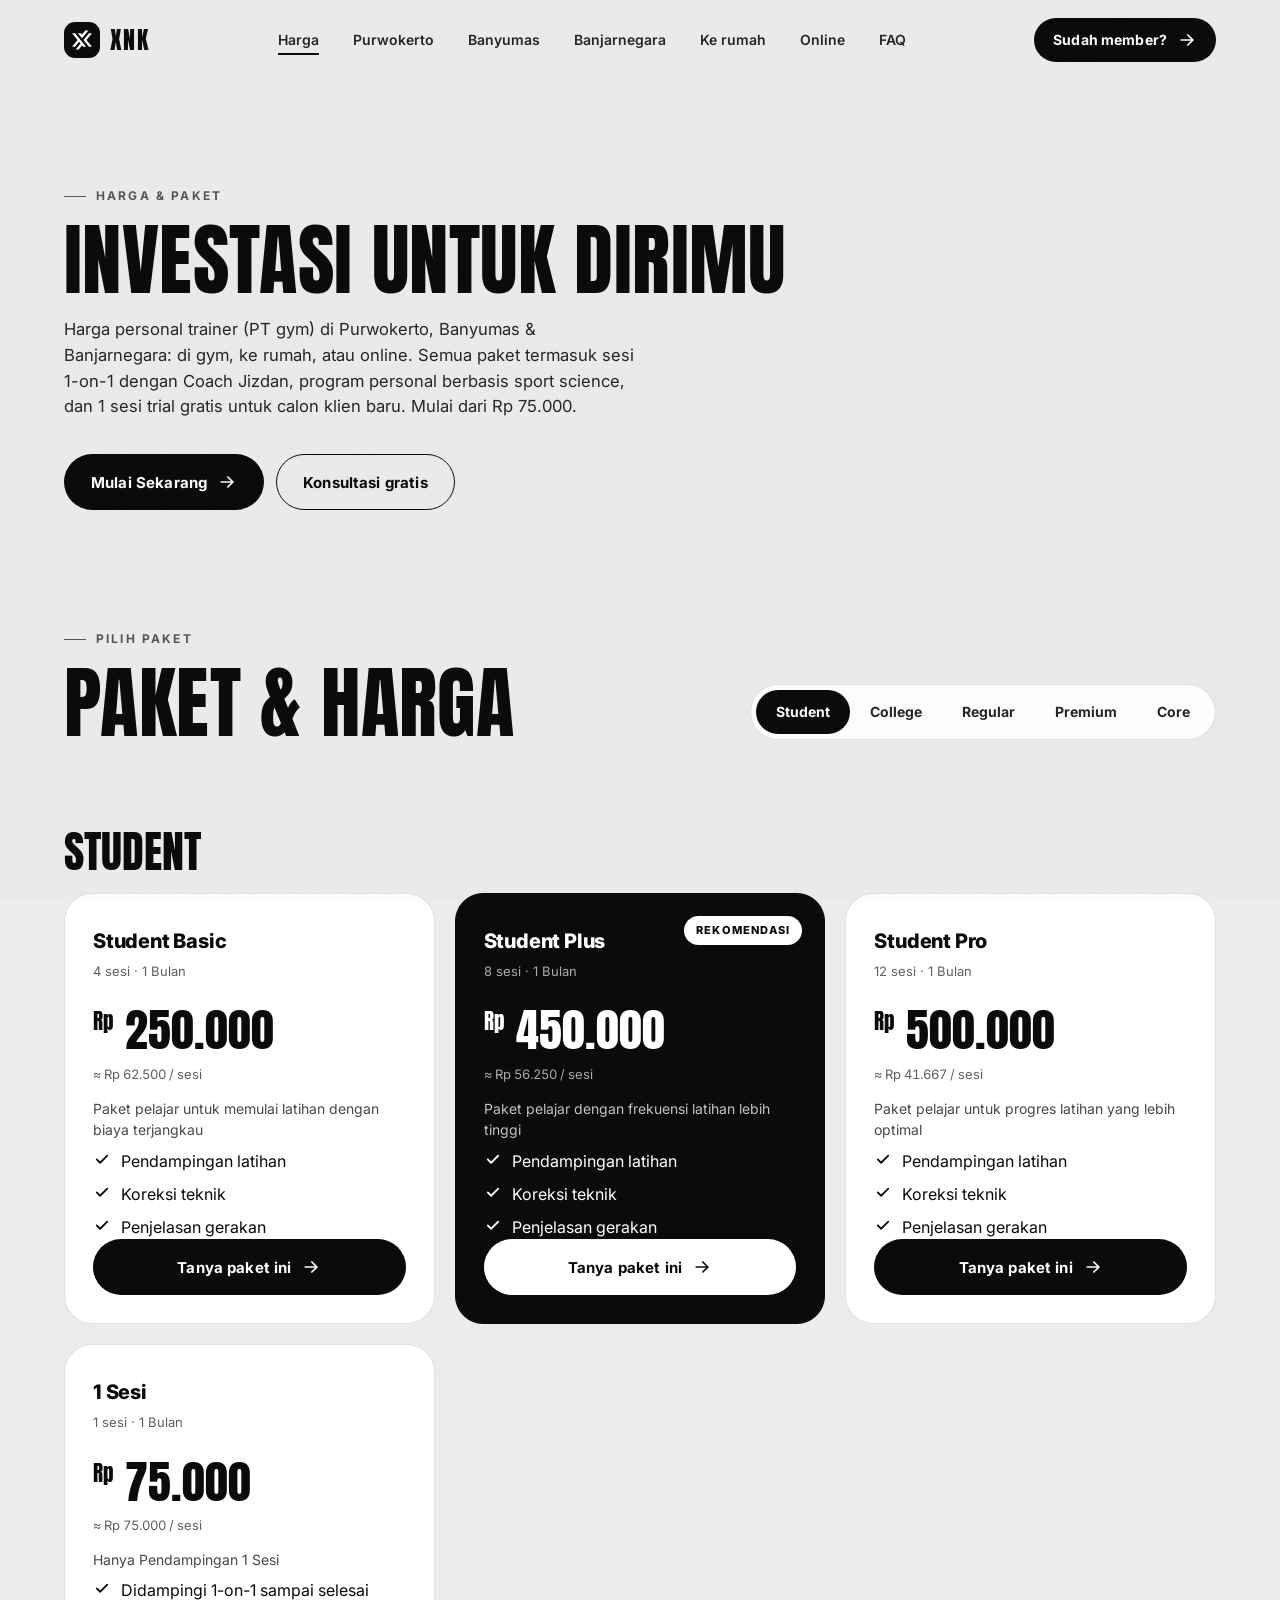
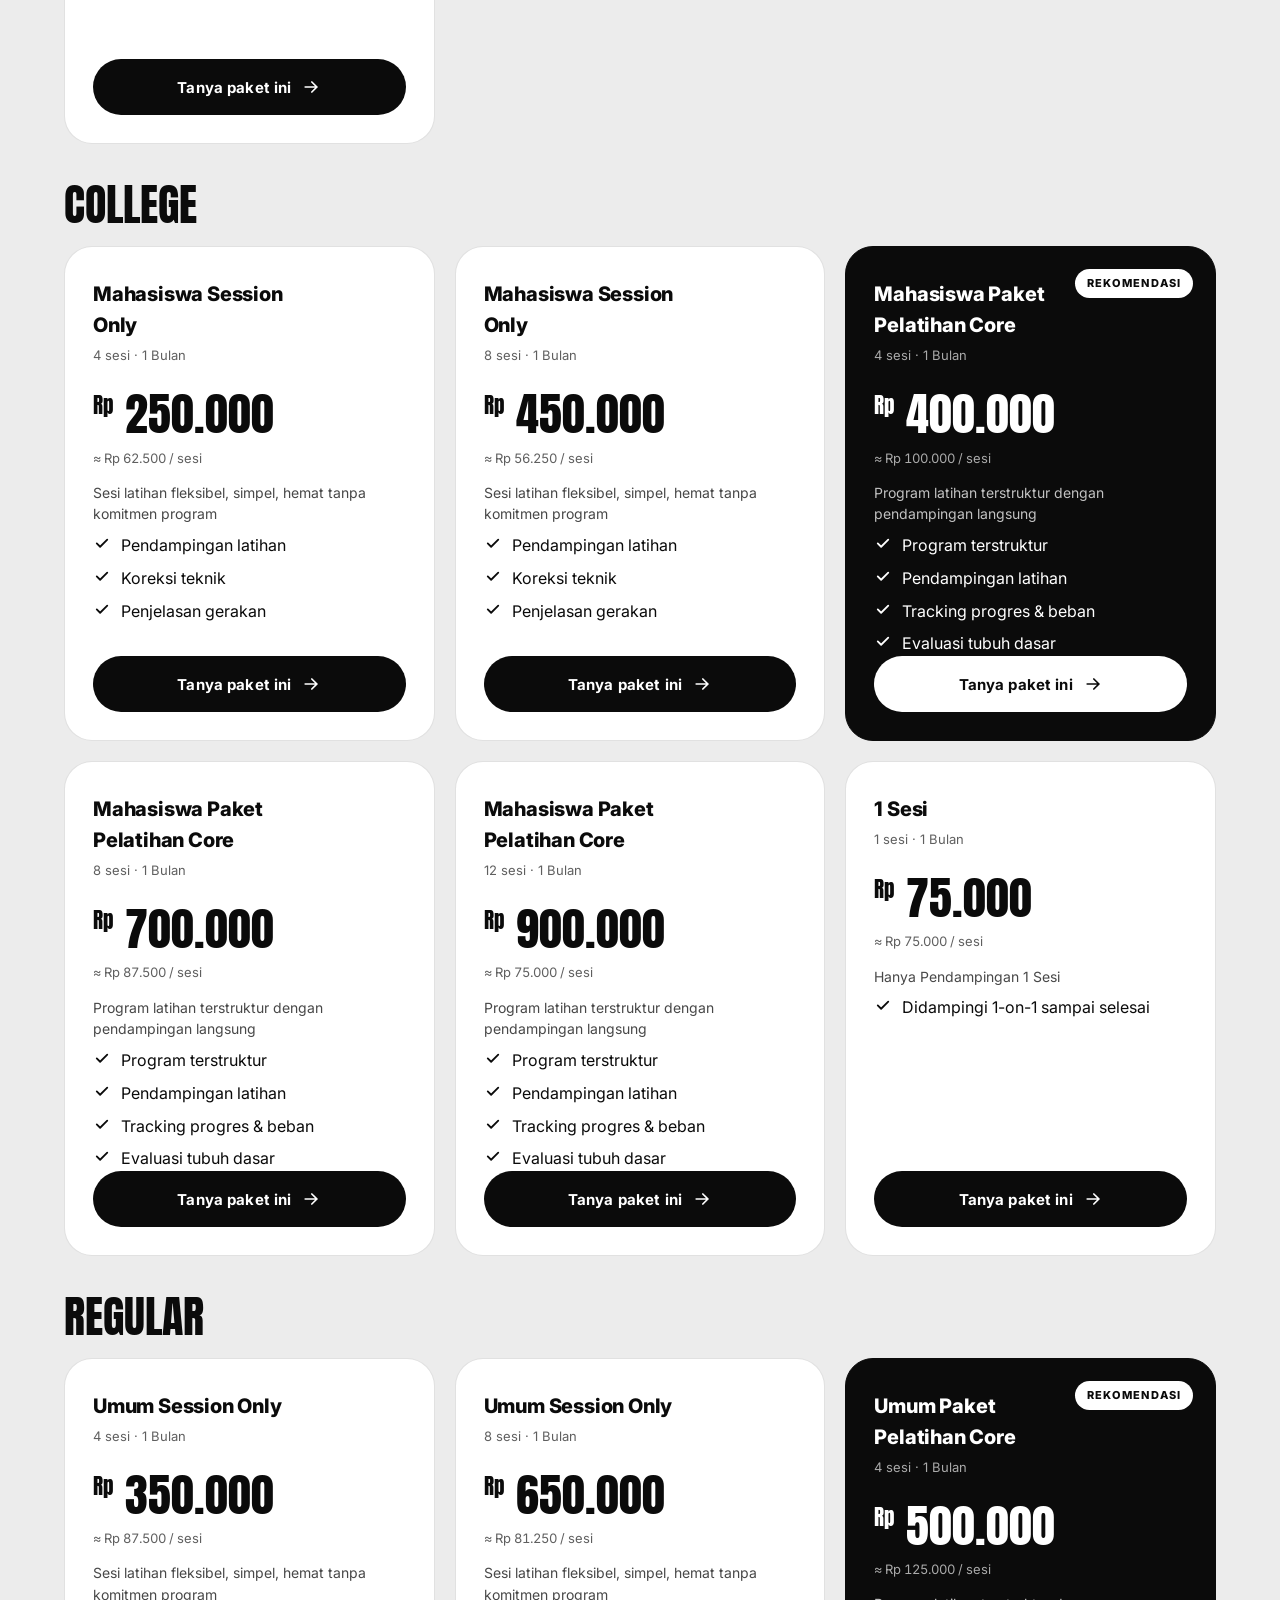
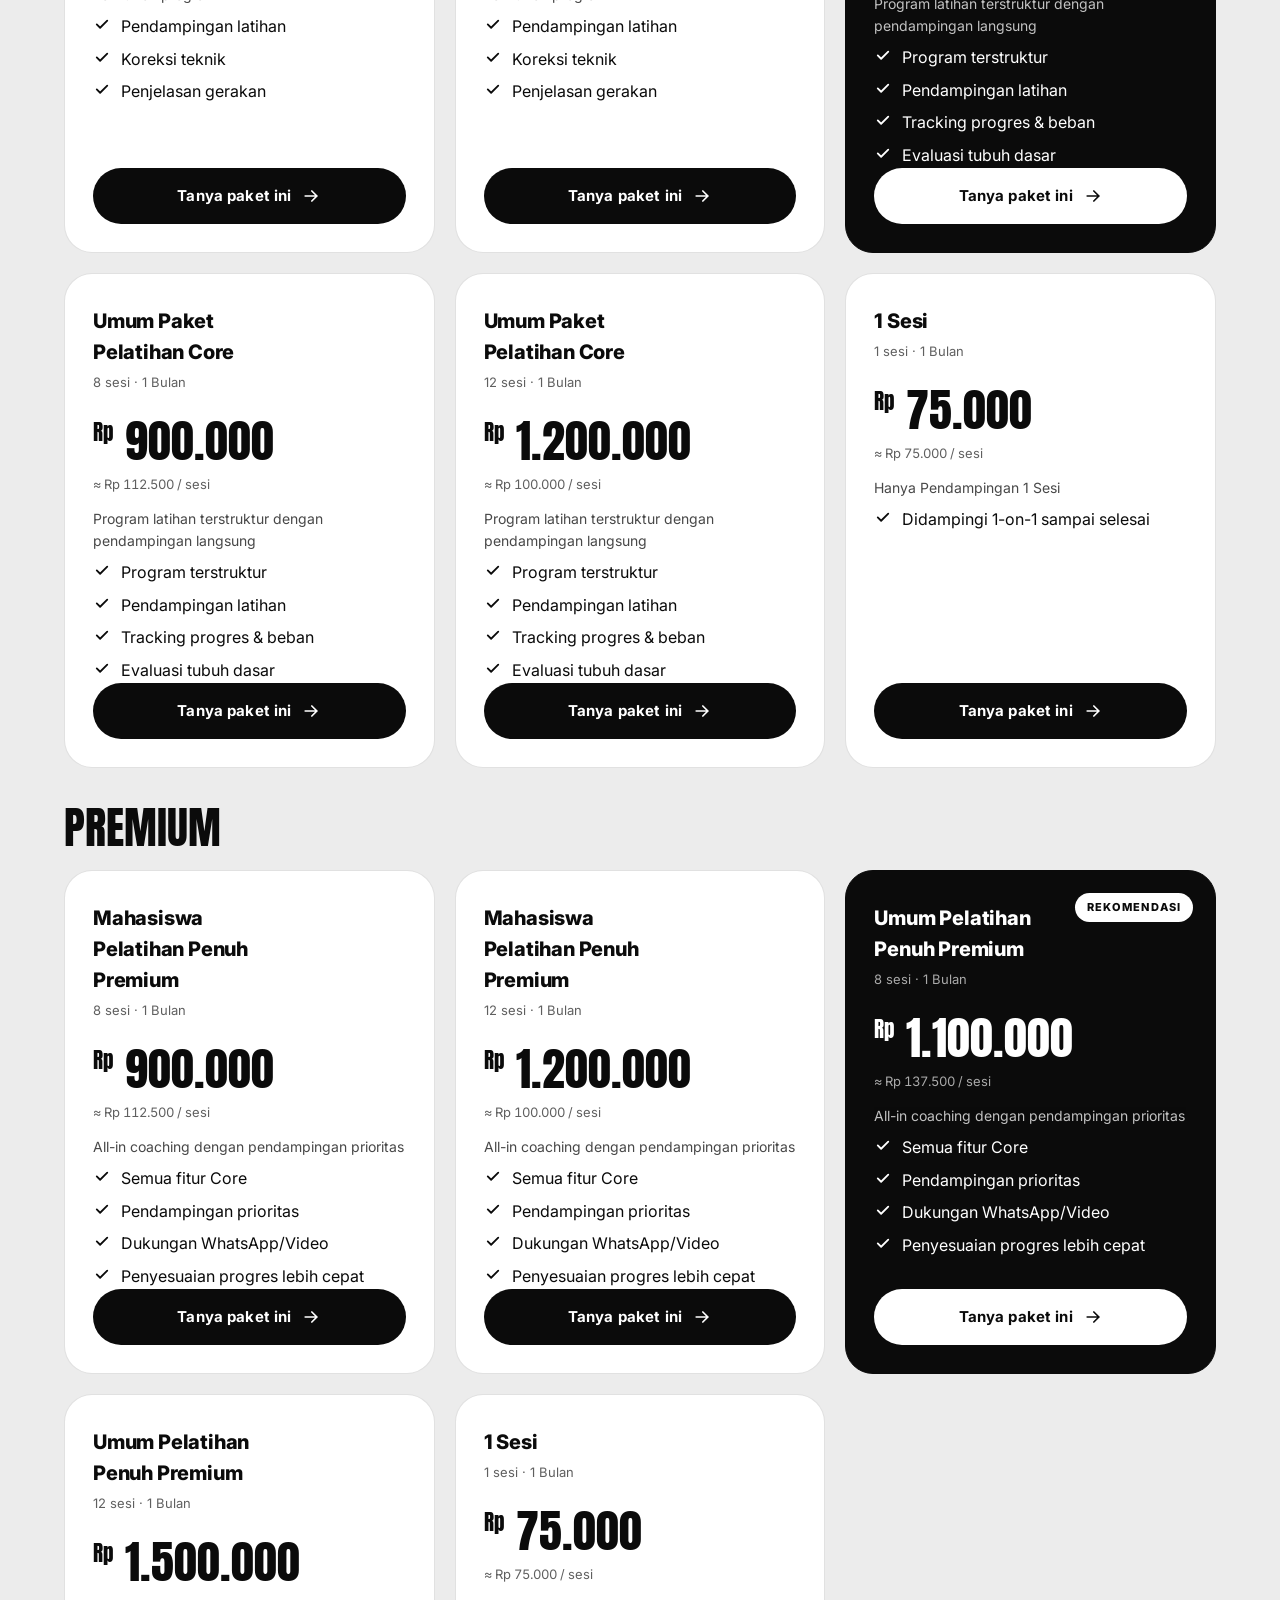
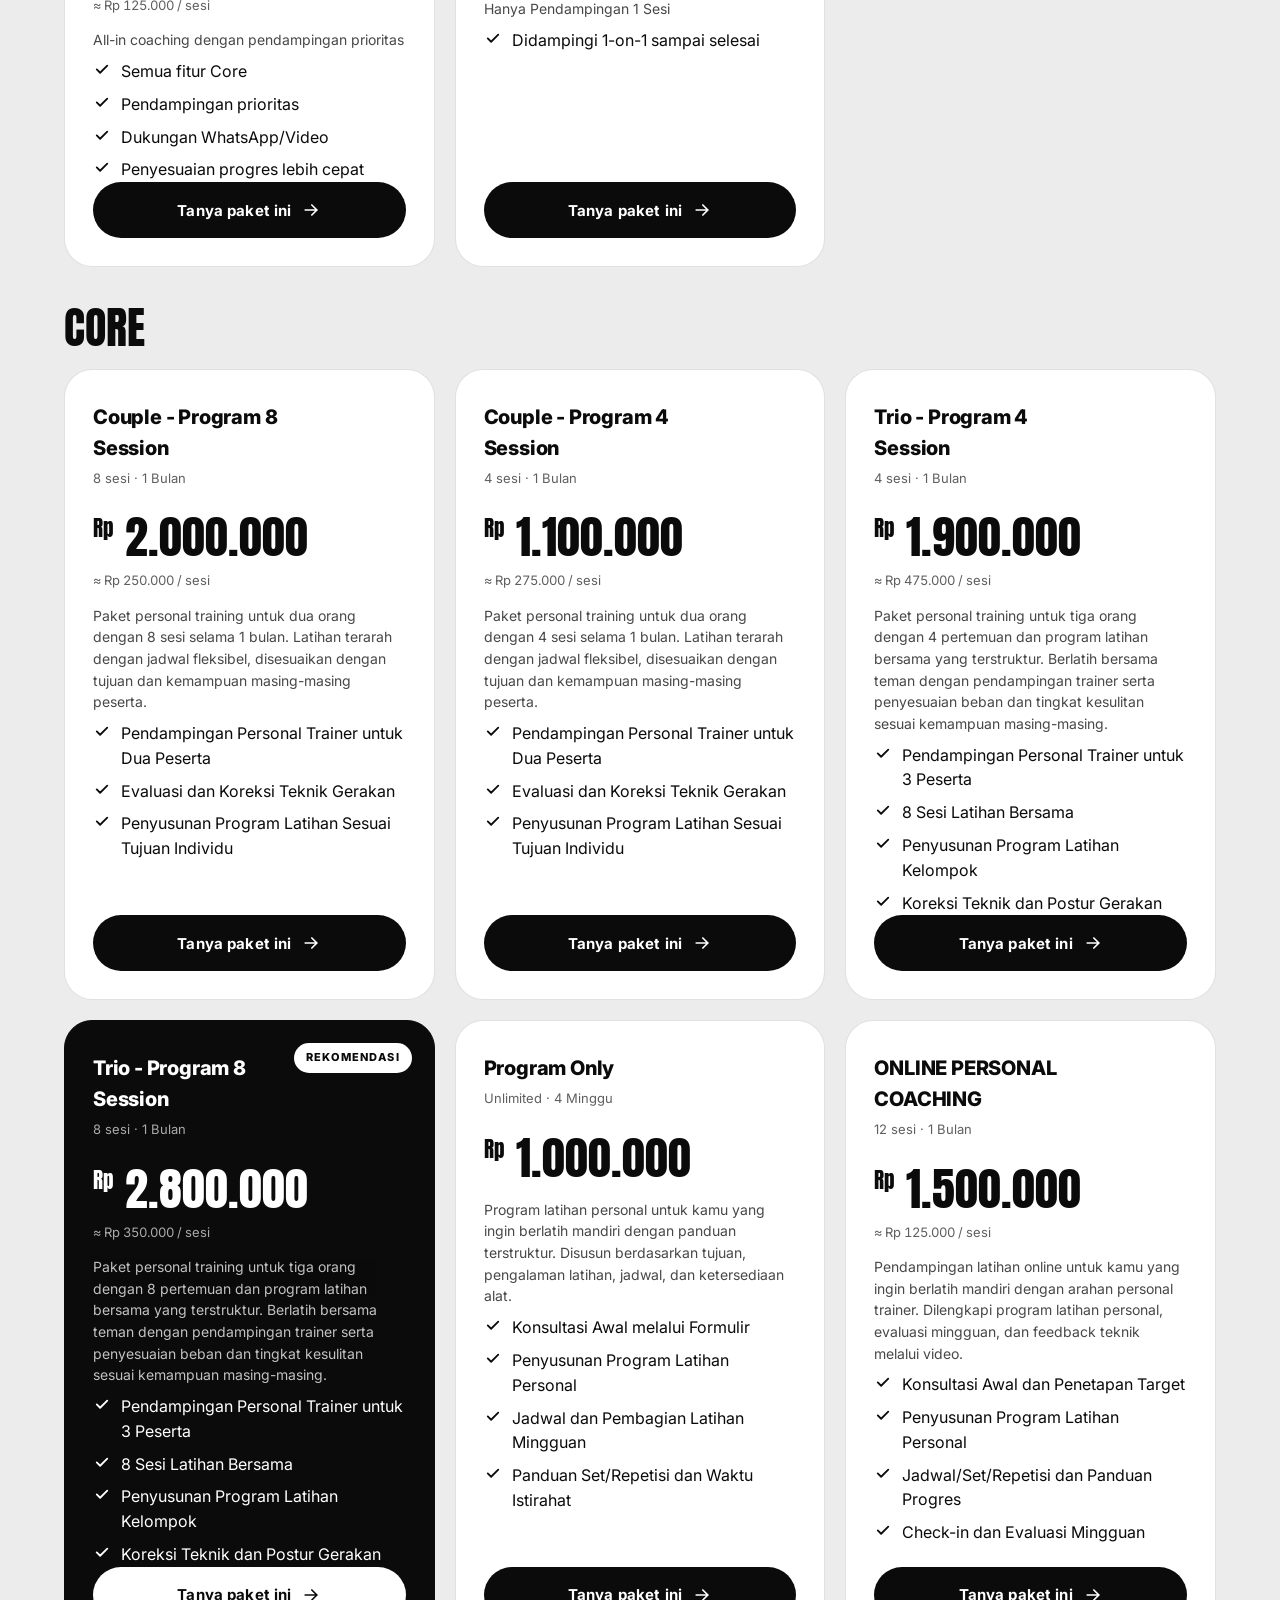
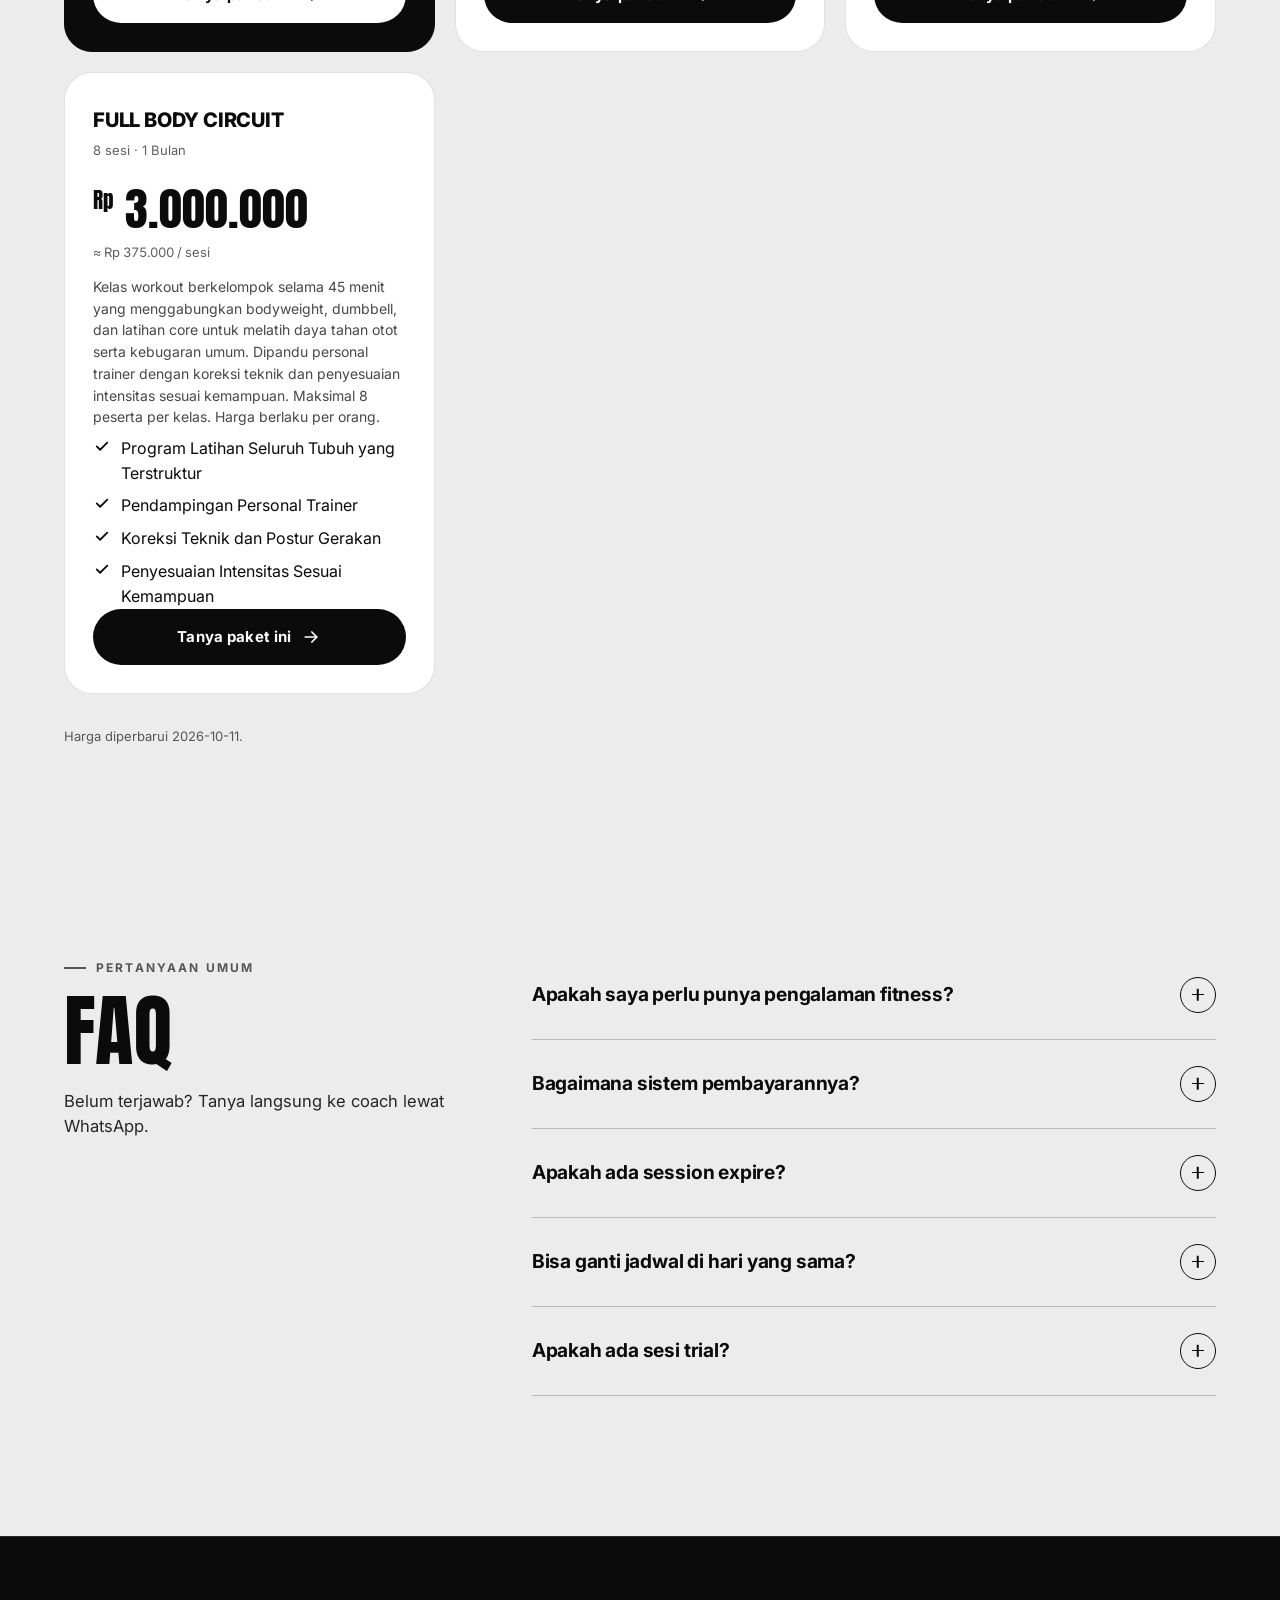
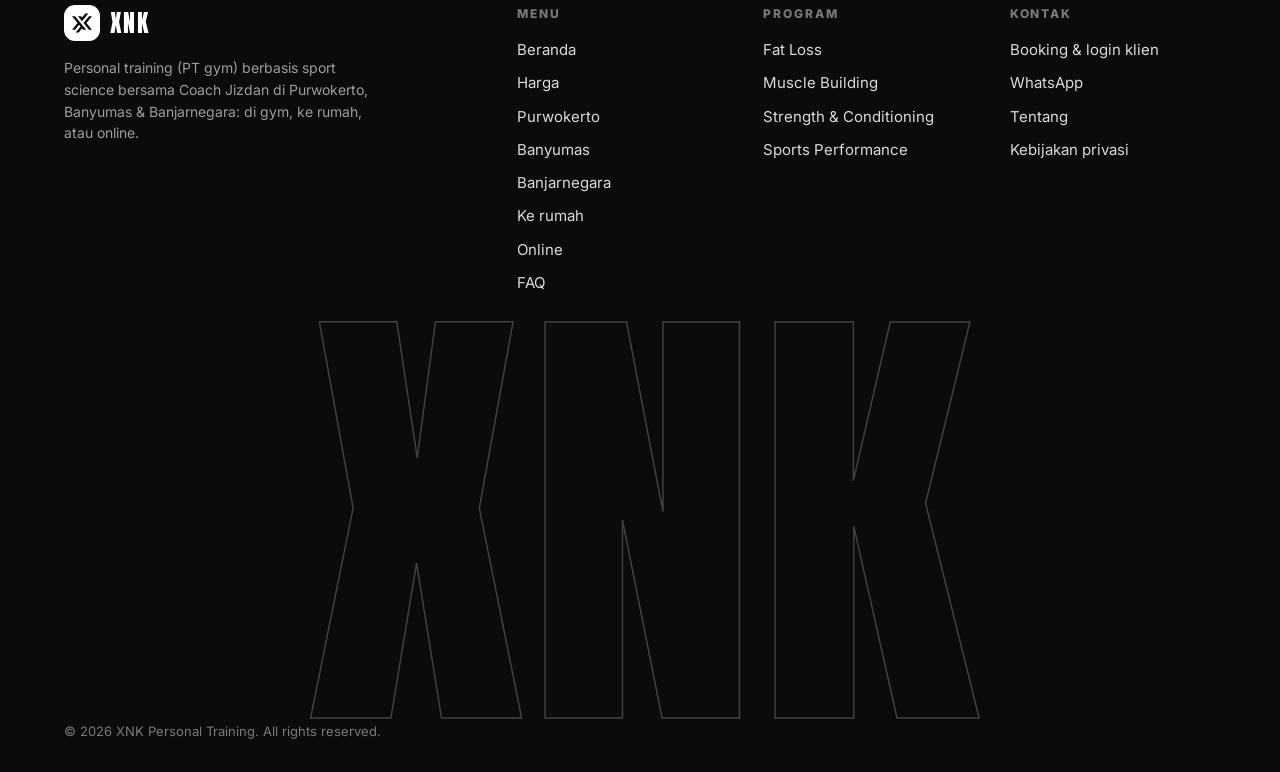
==== commit 144645e3: "Sinkron harga dari Sheet" ====
--- a/harga/index.html
+++ b/harga/index.html
@@ -32,16 +32,16 @@
 <link rel="preconnect" href="https://fonts.gstatic.com" crossorigin>
 <link href="https://fonts.googleapis.com/css2?family=Anton&family=Inter:wght@400;500;600;700;800;900&display=swap" rel="stylesheet">
 <link rel="stylesheet" href="/site.css">
-<script type="application/ld+json">{"@context":"https://schema.org","@type":"ProfessionalService","@id":"https://xnkbooking.my.id/#business","name":"XNK Personal Training","alternateName":"Coach Jizdan · Personal Trainer","url":"https://xnkbooking.my.id/","image":["https://xnkbooking.my.id/img/og.jpg","https://xnkbooking.my.id/logo-512.png"],"logo":{"@type":"ImageObject","@id":"https://xnkbooking.my.id/#logo","url":"https://xnkbooking.my.id/logo-512.png","contentUrl":"https://xnkbooking.my.id/logo-512.png","width":512,"height":512,"caption":"XNK Personal Training"},"telephone":"+6288221254305","description":"Personal trainer (PT gym, coach gym) berbasis sport science di Purwokerto, Banyumas & Banjarnegara: latihan di gym, ke rumah, atau online. Fat loss, muscle building, strength & conditioning, sports performance. 1 sesi trial gratis.","areaServed":[{"@type":"City","name":"Purwokerto"},{"@type":"AdministrativeArea","name":"Kabupaten Banyumas"},{"@type":"City","name":"Sokaraja"},{"@type":"City","name":"Baturraden"},{"@type":"City","name":"Banjarnegara"}],"inLanguage":"id","priceRange":"Rp","keywords":"personal trainer, PT gym, coach gym, pelatih gym, pelatih fitness, private trainer, personal trainer ke rumah, fat loss, diet, muscle building, strength and conditioning, Purwokerto, Kabupaten Banyumas, Sokaraja, Baturraden, Banjarnegara","founder":{"@type":"Person","@id":"https://xnkbooking.my.id/#coach","name":"Coach Jizdan","legalName":"Yandura Jizdan Hasya Husnayain","alternateName":["Coach Jizdan","Jizdan"],"jobTitle":"Personal Trainer","knowsAbout":["Fat Loss","Muscle Building","Strength & Conditioning","Sports Performance","Personal training","Latihan beban","Penurunan berat badan","Pencak silat","Pendidikan jasmani"],"sameAs":["https://www.instagram.com/jiz.dan/"],"alumniOf":{"@type":"CollegeOrUniversity","name":"Universitas Jenderal Soedirman","sameAs":"https://www.unsoed.ac.id/"},"award":"Juara 2 Senam Virtual UMPP 2023, kategori grup putra (aerobik lagu bebas)","subjectOf":[{"@type":"WebPage","name":"UNSOED: Delegasi UNSOED raih prestasi Senam Virtual 2023","url":"https://old.unsoed.ac.id/id/delegasi-unsoed-raih-prestasi-senam-virtual-2023"},{"@type":"WebPage","name":"ANTARA Jateng: Mahasiswa Unsoed Purwokerto raih prestasi Senam Virtual 2023","url":"https://jateng.antaranews.co/berita/487353/mahaiswa-unsoed-purwokerto-raih-prestasi-senam-virtual-2023"}]},"makesOffer":[{"@type":"Offer","itemOffered":{"@type":"Service","name":"Fat Loss","url":"https://xnkbooking.my.id/program/fat-loss/"}},{"@type":"Offer","itemOffered":{"@type":"Service","name":"Muscle Building","url":"https://xnkbooking.my.id/program/muscle-building/"}},{"@type":"Offer","itemOffered":{"@type":"Service","name":"Strength & Conditioning","url":"https://xnkbooking.my.id/program/strength-conditioning/"}},{"@type":"Offer","itemOffered":{"@type":"Service","name":"Sports Performance","url":"https://xnkbooking.my.id/program/sports-performance/"}},{"@type":"Offer","itemOffered":{"@type":"Service","name":"Personal training ke rumah","url":"https://xnkbooking.my.id/personal-trainer-ke-rumah/"}},{"@type":"Offer","itemOffered":{"@type":"Service","name":"Personal training online","url":"https://xnkbooking.my.id/personal-trainer-online/"}}],"sameAs":["https://www.instagram.com/jiz.dan/"],"knowsLanguage":"id","contactPoint":{"@type":"ContactPoint","contactType":"customer service","telephone":"+6288221254305","availableLanguage":"id","areaServed":"ID"},"location":[{"@type":"Place","name":"Wellness Gym","address":{"@type":"PostalAddress","streetAddress":"Jl. Jatisari No.24, Karangmiri, Sumampir, Purwokerto Utara, Kabupaten Banyumas","addressLocality":"Purwokerto","addressRegion":"Jawa Tengah","addressCountry":"ID","postalCode":"53125"},"hasMap":"https://share.google/h8p1TyW3msOq0gavc"}],"hasOfferCatalog":{"@type":"OfferCatalog","name":"Paket Personal Training","url":"https://xnkbooking.my.id/harga/","itemListElement":[{"@type":"OfferCatalog","name":"Student","itemListElement":[{"@type":"Offer","name":"Student Basic","price":"250000","priceCurrency":"IDR","url":"https://xnkbooking.my.id/harga/#STUDENT_BASIC","availability":"https://schema.org/InStock","description":"Paket pelajar untuk memulai latihan dengan biaya terjangkau"},{"@type":"Offer","name":"Student Plus","price":"450000","priceCurrency":"IDR","url":"https://xnkbooking.my.id/harga/#STUDENT_PLUS","availability":"https://schema.org/InStock","description":"Paket pelajar dengan frekuensi latihan lebih tinggi"},{"@type":"Offer","name":"Student Pro","price":"500000","priceCurrency":"IDR","url":"https://xnkbooking.my.id/harga/#STUDENT_PRO","availability":"https://schema.org/InStock","description":"Paket pelajar untuk progres latihan yang lebih optimal"},{"@type":"Offer","name":"1 Sesi","price":"75000","priceCurrency":"IDR","url":"https://xnkbooking.my.id/harga/#STUDENT_1S","availability":"https://schema.org/InStock","description":"Hanya Pendampingan 1 Sesi"}]},{"@type":"OfferCatalog","name":"College","itemListElement":[{"@type":"Offer","name":"Mahasiswa Session Only","price":"250000","priceCurrency":"IDR","url":"https://xnkbooking.my.id/harga/#PT001","availability":"https://schema.org/InStock","description":"Sesi latihan fleksibel, simpel, hemat tanpa komitmen program"},{"@type":"Offer","name":"Mahasiswa Session Only","price":"450000","priceCurrency":"IDR","url":"https://xnkbooking.my.id/harga/#PT002","availability":"https://schema.org/InStock","description":"Sesi latihan fleksibel, simpel, hemat tanpa komitmen program"},{"@type":"Offer","name":"Mahasiswa Paket Pelatihan Core","price":"400000","priceCurrency":"IDR","url":"https://xnkbooking.my.id/harga/#PT005","availability":"https://schema.org/InStock","description":"Program latihan terstruktur dengan pendampingan langsung"},{"@type":"Offer","name":"Mahasiswa Paket Pelatihan Core","price":"700000","priceCurrency":"IDR","url":"https://xnkbooking.my.id/harga/#PT006","availability":"https://schema.org/InStock","description":"Program latihan terstruktur dengan pendampingan langsung"},{"@type":"Offer","name":"Mahasiswa Paket Pelatihan Core","price":"900000","priceCurrency":"IDR","url":"https://xnkbooking.my.id/harga/#PT007","availability":"https://schema.org/InStock","description":"Program latihan terstruktur dengan pendampingan langsung"},{"@type":"Offer","name":"1 Sesi","price":"75000","priceCurrency":"IDR","url":"https://xnkbooking.my.id/harga/#PT_1S","availability":"https://schema.org/InStock","description":"Hanya Pendampingan 1 Sesi"}]},{"@type":"OfferCatalog","name":"Regular","itemListElement":[{"@type":"Offer","name":"Umum Session Only","price":"350000","priceCurrency":"IDR","url":"https://xnkbooking.my.id/harga/#PT003","availability":"https://schema.org/InStock","description":"Sesi latihan fleksibel, simpel, hemat tanpa komitmen program"},{"@type":"Offer","name":"Umum Session Only","price":"650000","priceCurrency":"IDR","url":"https://xnkbooking.my.id/harga/#PT004","availability":"https://schema.org/InStock","description":"Sesi latihan fleksibel, simpel, hemat tanpa komitmen program"},{"@type":"Offer","name":"Umum Paket Pelatihan Core","price":"500000","priceCurrency":"IDR","url":"https://xnkbooking.my.id/harga/#PT008","availability":"https://schema.org/InStock","description":"Program latihan terstruktur dengan pendampingan langsung"},{"@type":"Offer","name":"Umum Paket Pelatihan Core","price":"900000","priceCurrency":"IDR","url":"https://xnkbooking.my.id/harga/#PT009","availability":"https://schema.org/InStock","description":"Program latihan terstruktur dengan pendampingan langsung"},{"@type":"Offer","name":"Umum Paket Pelatihan Core","price":"1200000","priceCurrency":"IDR","url":"https://xnkbooking.my.id/harga/#PT010","availability":"https://schema.org/InStock","description":"Program latihan terstruktur dengan pendampingan langsung"},{"@type":"Offer","name":"1 Sesi","price":"75000","priceCurrency":"IDR","url":"https://xnkbooking.my.id/harga/#PT_1SR","availability":"https://schema.org/InStock","description":"Hanya Pendampingan 1 Sesi"}]},{"@type":"OfferCatalog","name":"Premium","itemListElement":[{"@type":"Offer","name":"Mahasiswa Pelatihan Penuh Premium","price":"900000","priceCurrency":"IDR","url":"https://xnkbooking.my.id/harga/#PT011","availability":"https://schema.org/InStock","description":"All-in coaching dengan pendampingan prioritas"},{"@type":"Offer","name":"Mahasiswa Pelatihan Penuh Premium","price":"1200000","priceCurrency":"IDR","url":"https://xnkbooking.my.id/harga/#PT012","availability":"https://schema.org/InStock","description":"All-in coaching dengan pendampingan prioritas"},{"@type":"Offer","name":"Umum Pelatihan Penuh Premium","price":"1100000","priceCurrency":"IDR","url":"https://xnkbooking.my.id/harga/#PT013","availability":"https://schema.org/InStock","description":"All-in coaching dengan pendampingan prioritas"},{"@type":"Offer","name":"Umum Pelatihan Penuh Premium","price":"1500000","priceCurrency":"IDR","url":"https://xnkbooking.my.id/harga/#PT014","availability":"https://schema.org/InStock","description":"All-in coaching dengan pendampingan prioritas"},{"@type":"Offer","name":"1 Sesi","price":"75000","priceCurrency":"IDR","url":"https://xnkbooking.my.id/harga/#PT_1SP","availability":"https://schema.org/InStock","description":"Hanya Pendampingan 1 Sesi"}]},{"@type":"OfferCatalog","name":"Core","itemListElement":[{"@type":"Offer","name":"Couple - Program","price":"2000000","priceCurrency":"IDR","url":"https://xnkbooking.my.id/harga/#PKG-20261001-CQF3","availability":"https://schema.org/InStock","description":"Paket personal training untuk dua orang dengan 8 sesi selama 1 bulan. Latihan terarah dengan jadwal fleksibel, disesuaikan dengan tujuan dan kemampuan masing-masing peserta."},{"@type":"Offer","name":"Trio - Program","price":"2800000","priceCurrency":"IDR","url":"https://xnkbooking.my.id/harga/#PKG-20261001-N3V5","availability":"https://schema.org/InStock","description":"Paket personal training untuk tiga orang dengan 8 pertemuan dan program latihan bersama yang terstruktur. Berlatih bersama teman dengan pendampingan trainer serta penyesuaian beban dan tingkat kesulitan sesuai kemampuan masing-masing."},{"@type":"Offer","name":"ONLINE PERSONAL COACHING","price":"1500000","priceCurrency":"IDR","url":"https://xnkbooking.my.id/harga/#PKG-20261001-VMFO","availability":"https://schema.org/InStock","description":"Pendampingan latihan online untuk kamu yang ingin berlatih mandiri dengan arahan personal trainer. Dilengkapi program latihan personal, evaluasi mingguan, dan feedback teknik melalui video."},{"@type":"Offer","name":"FULL BODY CIRCUIT","price":"3000000","priceCurrency":"IDR","url":"https://xnkbooking.my.id/harga/#PKG-20261001-C9N9","availability":"https://schema.org/InStock","description":"Kelas workout berkelompok selama 45 menit yang menggabungkan bodyweight, dumbbell, dan latihan core untuk melatih daya tahan otot serta kebugaran umum. Dipandu personal trainer dengan koreksi teknik dan penyesuaian intensitas sesuai kemampuan. Maksimal 8 peserta per kelas. Harga berlaku per orang."}]}]}}</script>
+<script type="application/ld+json">{"@context":"https://schema.org","@type":"ProfessionalService","@id":"https://xnkbooking.my.id/#business","name":"XNK Personal Training","alternateName":"Coach Jizdan · Personal Trainer","url":"https://xnkbooking.my.id/","image":["https://xnkbooking.my.id/img/og.jpg","https://xnkbooking.my.id/logo-512.png"],"logo":{"@type":"ImageObject","@id":"https://xnkbooking.my.id/#logo","url":"https://xnkbooking.my.id/logo-512.png","contentUrl":"https://xnkbooking.my.id/logo-512.png","width":512,"height":512,"caption":"XNK Personal Training"},"telephone":"+6288221254305","description":"Personal trainer (PT gym, coach gym) berbasis sport science di Purwokerto, Banyumas & Banjarnegara: latihan di gym, ke rumah, atau online. Fat loss, muscle building, strength & conditioning, sports performance. 1 sesi trial gratis.","areaServed":[{"@type":"City","name":"Purwokerto"},{"@type":"AdministrativeArea","name":"Kabupaten Banyumas"},{"@type":"City","name":"Sokaraja"},{"@type":"City","name":"Baturraden"},{"@type":"City","name":"Banjarnegara"}],"inLanguage":"id","priceRange":"Rp","keywords":"personal trainer, PT gym, coach gym, pelatih gym, pelatih fitness, private trainer, personal trainer ke rumah, fat loss, diet, muscle building, strength and conditioning, Purwokerto, Kabupaten Banyumas, Sokaraja, Baturraden, Banjarnegara","founder":{"@type":"Person","@id":"https://xnkbooking.my.id/#coach","name":"Coach Jizdan","legalName":"Yandura Jizdan Hasya Husnayain","alternateName":["Coach Jizdan","Jizdan"],"jobTitle":"Personal Trainer","knowsAbout":["Fat Loss","Muscle Building","Strength & Conditioning","Sports Performance","Personal training","Latihan beban","Penurunan berat badan","Pencak silat","Pendidikan jasmani"],"sameAs":["https://www.instagram.com/jiz.dan/"],"alumniOf":{"@type":"CollegeOrUniversity","name":"Universitas Jenderal Soedirman","sameAs":"https://www.unsoed.ac.id/"},"award":"Juara 2 Senam Virtual UMPP 2023, kategori grup putra (aerobik lagu bebas)","subjectOf":[{"@type":"WebPage","name":"UNSOED: Delegasi UNSOED raih prestasi Senam Virtual 2023","url":"https://old.unsoed.ac.id/id/delegasi-unsoed-raih-prestasi-senam-virtual-2023"},{"@type":"WebPage","name":"ANTARA Jateng: Mahasiswa Unsoed Purwokerto raih prestasi Senam Virtual 2023","url":"https://jateng.antaranews.co/berita/487353/mahaiswa-unsoed-purwokerto-raih-prestasi-senam-virtual-2023"}]},"makesOffer":[{"@type":"Offer","itemOffered":{"@type":"Service","name":"Fat Loss","url":"https://xnkbooking.my.id/program/fat-loss/"}},{"@type":"Offer","itemOffered":{"@type":"Service","name":"Muscle Building","url":"https://xnkbooking.my.id/program/muscle-building/"}},{"@type":"Offer","itemOffered":{"@type":"Service","name":"Strength & Conditioning","url":"https://xnkbooking.my.id/program/strength-conditioning/"}},{"@type":"Offer","itemOffered":{"@type":"Service","name":"Sports Performance","url":"https://xnkbooking.my.id/program/sports-performance/"}},{"@type":"Offer","itemOffered":{"@type":"Service","name":"Personal training ke rumah","url":"https://xnkbooking.my.id/personal-trainer-ke-rumah/"}},{"@type":"Offer","itemOffered":{"@type":"Service","name":"Personal training online","url":"https://xnkbooking.my.id/personal-trainer-online/"}}],"sameAs":["https://www.instagram.com/jiz.dan/"],"knowsLanguage":"id","contactPoint":{"@type":"ContactPoint","contactType":"customer service","telephone":"+6288221254305","availableLanguage":"id","areaServed":"ID"},"location":[{"@type":"Place","name":"Wellness Gym","address":{"@type":"PostalAddress","streetAddress":"Jl. Jatisari No.24, Karangmiri, Sumampir, Purwokerto Utara, Kabupaten Banyumas","addressLocality":"Purwokerto","addressRegion":"Jawa Tengah","addressCountry":"ID","postalCode":"53125"},"hasMap":"https://share.google/h8p1TyW3msOq0gavc"}],"hasOfferCatalog":{"@type":"OfferCatalog","name":"Paket Personal Training","url":"https://xnkbooking.my.id/harga/","itemListElement":[{"@type":"OfferCatalog","name":"Student","itemListElement":[{"@type":"Offer","name":"Student Basic","price":"250000","priceCurrency":"IDR","url":"https://xnkbooking.my.id/harga/#STUDENT_BASIC","availability":"https://schema.org/InStock","description":"Paket pelajar untuk memulai latihan dengan biaya terjangkau"},{"@type":"Offer","name":"Student Plus","price":"450000","priceCurrency":"IDR","url":"https://xnkbooking.my.id/harga/#STUDENT_PLUS","availability":"https://schema.org/InStock","description":"Paket pelajar dengan frekuensi latihan lebih tinggi"},{"@type":"Offer","name":"Student Pro","price":"500000","priceCurrency":"IDR","url":"https://xnkbooking.my.id/harga/#STUDENT_PRO","availability":"https://schema.org/InStock","description":"Paket pelajar untuk progres latihan yang lebih optimal"},{"@type":"Offer","name":"1 Sesi","price":"75000","priceCurrency":"IDR","url":"https://xnkbooking.my.id/harga/#STUDENT_1S","availability":"https://schema.org/InStock","description":"Hanya Pendampingan 1 Sesi"}]},{"@type":"OfferCatalog","name":"College","itemListElement":[{"@type":"Offer","name":"Mahasiswa Session Only","price":"250000","priceCurrency":"IDR","url":"https://xnkbooking.my.id/harga/#PT001","availability":"https://schema.org/InStock","description":"Sesi latihan fleksibel, simpel, hemat tanpa komitmen program"},{"@type":"Offer","name":"Mahasiswa Session Only","price":"450000","priceCurrency":"IDR","url":"https://xnkbooking.my.id/harga/#PT002","availability":"https://schema.org/InStock","description":"Sesi latihan fleksibel, simpel, hemat tanpa komitmen program"},{"@type":"Offer","name":"Mahasiswa Paket Pelatihan Core","price":"400000","priceCurrency":"IDR","url":"https://xnkbooking.my.id/harga/#PT005","availability":"https://schema.org/InStock","description":"Program latihan terstruktur dengan pendampingan langsung"},{"@type":"Offer","name":"Mahasiswa Paket Pelatihan Core","price":"700000","priceCurrency":"IDR","url":"https://xnkbooking.my.id/harga/#PT006","availability":"https://schema.org/InStock","description":"Program latihan terstruktur dengan pendampingan langsung"},{"@type":"Offer","name":"Mahasiswa Paket Pelatihan Core","price":"900000","priceCurrency":"IDR","url":"https://xnkbooking.my.id/harga/#PT007","availability":"https://schema.org/InStock","description":"Program latihan terstruktur dengan pendampingan langsung"},{"@type":"Offer","name":"1 Sesi","price":"75000","priceCurrency":"IDR","url":"https://xnkbooking.my.id/harga/#PT_1S","availability":"https://schema.org/InStock","description":"Hanya Pendampingan 1 Sesi"}]},{"@type":"OfferCatalog","name":"Regular","itemListElement":[{"@type":"Offer","name":"Umum Session Only","price":"350000","priceCurrency":"IDR","url":"https://xnkbooking.my.id/harga/#PT003","availability":"https://schema.org/InStock","description":"Sesi latihan fleksibel, simpel, hemat tanpa komitmen program"},{"@type":"Offer","name":"Umum Session Only","price":"650000","priceCurrency":"IDR","url":"https://xnkbooking.my.id/harga/#PT004","availability":"https://schema.org/InStock","description":"Sesi latihan fleksibel, simpel, hemat tanpa komitmen program"},{"@type":"Offer","name":"Umum Paket Pelatihan Core","price":"500000","priceCurrency":"IDR","url":"https://xnkbooking.my.id/harga/#PT008","availability":"https://schema.org/InStock","description":"Program latihan terstruktur dengan pendampingan langsung"},{"@type":"Offer","name":"Umum Paket Pelatihan Core","price":"900000","priceCurrency":"IDR","url":"https://xnkbooking.my.id/harga/#PT009","availability":"https://schema.org/InStock","description":"Program latihan terstruktur dengan pendampingan langsung"},{"@type":"Offer","name":"Umum Paket Pelatihan Core","price":"1200000","priceCurrency":"IDR","url":"https://xnkbooking.my.id/harga/#PT010","availability":"https://schema.org/InStock","description":"Program latihan terstruktur dengan pendampingan langsung"},{"@type":"Offer","name":"1 Sesi","price":"75000","priceCurrency":"IDR","url":"https://xnkbooking.my.id/harga/#PT_1SR","availability":"https://schema.org/InStock","description":"Hanya Pendampingan 1 Sesi"}]},{"@type":"OfferCatalog","name":"Premium","itemListElement":[{"@type":"Offer","name":"Mahasiswa Pelatihan Penuh Premium","price":"900000","priceCurrency":"IDR","url":"https://xnkbooking.my.id/harga/#PT011","availability":"https://schema.org/InStock","description":"All-in coaching dengan pendampingan prioritas"},{"@type":"Offer","name":"Mahasiswa Pelatihan Penuh Premium","price":"1200000","priceCurrency":"IDR","url":"https://xnkbooking.my.id/harga/#PT012","availability":"https://schema.org/InStock","description":"All-in coaching dengan pendampingan prioritas"},{"@type":"Offer","name":"Umum Pelatihan Penuh Premium","price":"1100000","priceCurrency":"IDR","url":"https://xnkbooking.my.id/harga/#PT013","availability":"https://schema.org/InStock","description":"All-in coaching dengan pendampingan prioritas"},{"@type":"Offer","name":"Umum Pelatihan Penuh Premium","price":"1500000","priceCurrency":"IDR","url":"https://xnkbooking.my.id/harga/#PT014","availability":"https://schema.org/InStock","description":"All-in coaching dengan pendampingan prioritas"},{"@type":"Offer","name":"1 Sesi","price":"75000","priceCurrency":"IDR","url":"https://xnkbooking.my.id/harga/#PT_1SP","availability":"https://schema.org/InStock","description":"Hanya Pendampingan 1 Sesi"}]},{"@type":"OfferCatalog","name":"Core","itemListElement":[{"@type":"Offer","name":"Couple - Program 8 Session","price":"2000000","priceCurrency":"IDR","url":"https://xnkbooking.my.id/harga/#PKG-20261001-CQF3","availability":"https://schema.org/InStock","description":"Paket personal training untuk dua orang dengan 8 sesi selama 1 bulan. Latihan terarah dengan jadwal fleksibel, disesuaikan dengan tujuan dan kemampuan masing-masing peserta."},{"@type":"Offer","name":"Couple - Program 4 Session","price":"1100000","priceCurrency":"IDR","url":"https://xnkbooking.my.id/harga/#PKG-20261011-S463","availability":"https://schema.org/InStock","description":"Paket personal training untuk dua orang dengan 4 sesi selama 1 bulan. Latihan terarah dengan jadwal fleksibel, disesuaikan dengan tujuan dan kemampuan masing-masing peserta."},{"@type":"Offer","name":"Trio - Program 4 Session","price":"1900000","priceCurrency":"IDR","url":"https://xnkbooking.my.id/harga/#PKG-20261011-VJOU","availability":"https://schema.org/InStock","description":"Paket personal training untuk tiga orang dengan 4 pertemuan dan program latihan bersama yang terstruktur. Berlatih bersama teman dengan pendampingan trainer serta penyesuaian beban dan tingkat kesulitan sesuai kemampuan masing-masing."},{"@type":"Offer","name":"Trio - Program 8 Session","price":"2800000","priceCurrency":"IDR","url":"https://xnkbooking.my.id/harga/#PKG-20261001-N3V5","availability":"https://schema.org/InStock","description":"Paket personal training untuk tiga orang dengan 8 pertemuan dan program latihan bersama yang terstruktur. Berlatih bersama teman dengan pendampingan trainer serta penyesuaian beban dan tingkat kesulitan sesuai kemampuan masing-masing."},{"@type":"Offer","name":"Program Only","price":"1000000","priceCurrency":"IDR","url":"https://xnkbooking.my.id/harga/#PKG-20261001-OQFB","availability":"https://schema.org/InStock","description":"Program latihan personal untuk kamu yang ingin berlatih mandiri dengan panduan terstruktur. Disusun berdasarkan tujuan, pengalaman latihan, jadwal, dan ketersediaan alat."},{"@type":"Offer","name":"ONLINE PERSONAL COACHING","price":"1500000","priceCurrency":"IDR","url":"https://xnkbooking.my.id/harga/#PKG-20261001-VMFO","availability":"https://schema.org/InStock","description":"Pendampingan latihan online untuk kamu yang ingin berlatih mandiri dengan arahan personal trainer. Dilengkapi program latihan personal, evaluasi mingguan, dan feedback teknik melalui video."},{"@type":"Offer","name":"FULL BODY CIRCUIT","price":"3000000","priceCurrency":"IDR","url":"https://xnkbooking.my.id/harga/#PKG-20261001-C9N9","availability":"https://schema.org/InStock","description":"Kelas workout berkelompok selama 45 menit yang menggabungkan bodyweight, dumbbell, dan latihan core untuk melatih daya tahan otot serta kebugaran umum. Dipandu personal trainer dengan koreksi teknik dan penyesuaian intensitas sesuai kemampuan. Maksimal 8 peserta per kelas. Harga berlaku per orang."}]}]}}</script>
 <script type="application/ld+json">{"@context":"https://schema.org","@type":"BreadcrumbList","itemListElement":[{"@type":"ListItem","position":1,"name":"Beranda","item":"https://xnkbooking.my.id/"},{"@type":"ListItem","position":2,"name":"Harga","item":"https://xnkbooking.my.id/harga/"}]}</script>
 <script type="application/ld+json">{"@context":"https://schema.org","@type":"FAQPage","mainEntity":[{"@type":"Question","name":"Apakah saya perlu punya pengalaman fitness?","acceptedAnswer":{"@type":"Answer","text":"Tidak sama sekali! Program kami dirancang untuk semua level, dari pemula total hingga atlet. Coach akan menyesuaikan intensitas dan kompleksitas latihan sesuai kemampuanmu."}},{"@type":"Question","name":"Bagaimana sistem pembayarannya?","acceptedAnswer":{"@type":"Answer","text":"Pembayaran dilakukan di awal per paket (bukan per sesi). Kami menerima transfer bank (BRI), e-wallet (DANA) & cash. Setelah pembayaran dikonfirmasi, sesi kamu aktif dan bisa langsung booking jadwal."}},{"@type":"Question","name":"Apakah ada session expire?","acceptedAnswer":{"@type":"Answer","text":"Ya, setiap paket memiliki masa berlaku 1 bulan. Tapi tenang, kami selalu ingatkan via WhatsApp sebelum masa berlaku habis!"}},{"@type":"Question","name":"Bisa ganti jadwal di hari yang sama?","acceptedAnswer":{"@type":"Answer","text":"Bisa! Kami mengerti ada keadaan darurat. Cukup hubungi coach via WhatsApp minimal 2 jam sebelum sesi untuk reschedule tanpa penalti."}},{"@type":"Question","name":"Apakah ada sesi trial?","acceptedAnswer":{"@type":"Answer","text":"Ada! Kami menyediakan 1 sesi trial gratis untuk kamu yang ingin merasakan latihan bersama coach sebelum memutuskan. Klik \"Mulai Sekarang\" untuk menjadwalkan trial."}}]}</script>
-<script type="application/ld+json">{"@context":"https://schema.org","@type":"WebPage","@id":"https://xnkbooking.my.id/harga/#webpage","url":"https://xnkbooking.my.id/harga/","name":"Harga Personal Trainer & PT Gym Purwokerto, Banyumas · XNK","description":"Daftar harga paket personal trainer (PT gym) Coach Jizdan di Purwokerto, Banyumas & Banjarnegara, mulai Rp 75.000. Termasuk 1 sesi trial gratis.","inLanguage":"id","isPartOf":{"@id":"https://xnkbooking.my.id/#website"},"about":{"@id":"https://xnkbooking.my.id/#business"},"dateModified":"2026-10-03"}</script>
+<script type="application/ld+json">{"@context":"https://schema.org","@type":"WebPage","@id":"https://xnkbooking.my.id/harga/#webpage","url":"https://xnkbooking.my.id/harga/","name":"Harga Personal Trainer & PT Gym Purwokerto, Banyumas · XNK","description":"Daftar harga paket personal trainer (PT gym) Coach Jizdan di Purwokerto, Banyumas & Banjarnegara, mulai Rp 75.000. Termasuk 1 sesi trial gratis.","inLanguage":"id","isPartOf":{"@id":"https://xnkbooking.my.id/#website"},"about":{"@id":"https://xnkbooking.my.id/#business"},"dateModified":"2026-10-11"}</script>
 </head>
 <body>
 <header class="nav" id="nav"><a class="logo" href="/" aria-label="XNK, beranda"><span class="logo-mark"><svg viewBox="0 0 948 895" fill="#fff" aria-hidden="true" focusable="false"><path fill-rule="evenodd" d="M630 2L774 2L475 365L280 128L425 128L476 190ZM1 128L145 128L670 768L526 768L474 706L319 895L176 895L403 619L337 536L145 768L1 768L263 449ZM806 130L947 130L687 448L947 768L806 768L543 448Z"/></svg></span><span class="logo-word">XNK</span></a><nav class="nav-links" aria-label="Menu"><a class="nav-link" aria-current="page" href="/harga/">Harga</a><a class="nav-link" href="/personal-trainer-purwokerto/">Purwokerto</a><a class="nav-link" href="/personal-trainer-banyumas/">Banyumas</a><a class="nav-link" href="/personal-trainer-banjarnegara/">Banjarnegara</a><a class="nav-link" href="/personal-trainer-ke-rumah/">Ke rumah</a><a class="nav-link" href="/personal-trainer-online/">Online</a><a class="nav-link" href="/harga/#faq">FAQ</a></nav><a class="btn btn-dark btn-sm nav-cta" href="https://book.xnkbooking.my.id/">Sudah member?<svg class="icon arr" viewBox="0 0 24 24" fill="none" stroke="currentColor" stroke-width="2" stroke-linecap="round"><path d="M5 12h14M13 6l6 6-6 6"/></svg></a><button type="button" class="burger" id="burger" aria-label="Buka menu" aria-expanded="false" aria-controls="m-menu"><span></span><span></span></button></header>
 <div class="m-menu" id="m-menu" aria-hidden="true"><nav class="m-menu-links" aria-label="Menu"><a href="/"><small>01</small>Beranda</a><a href="/harga/"><small>02</small>Harga</a><a href="/personal-trainer-purwokerto/"><small>03</small>Purwokerto</a><a href="/personal-trainer-banyumas/"><small>04</small>Banyumas</a><a href="/personal-trainer-banjarnegara/"><small>05</small>Banjarnegara</a><a href="/personal-trainer-ke-rumah/"><small>06</small>Ke rumah</a><a href="/personal-trainer-online/"><small>07</small>Online</a><a href="/harga/#faq"><small>08</small>FAQ</a></nav><div class="m-menu-foot"><a class="btn btn-light btn-block" href="https://book.xnkbooking.my.id/">Mulai Sekarang</a><a class="m-menu-wa" href="https://wa.me/6288221254305?text=Halo%20Coach%20Jizdan%2C%20saya%20mau%20tanya%20program%20personal%20training." rel="noopener">Chat WhatsApp →</a></div></div>
 <main>
-<section class="sec sec-hero"><div class="wrap"><p class="eyebrow">Harga &amp; Paket</p><h1 class="h2">Investasi untuk dirimu</h1><p class="lead">Harga personal trainer (PT gym) di Purwokerto, Banyumas &amp; Banjarnegara: di gym, ke rumah, atau online. Semua paket termasuk sesi 1-on-1 dengan Coach Jizdan, program personal berbasis sport science, dan 1 sesi trial gratis untuk calon klien baru. Mulai dari Rp 75.000.</p><div class="hero-actions"><a class="btn btn-dark" href="https://book.xnkbooking.my.id/">Mulai Sekarang<svg class="icon arr" viewBox="0 0 24 24" fill="none" stroke="currentColor" stroke-width="2" stroke-linecap="round"><path d="M5 12h14M13 6l6 6-6 6"/></svg></a><a class="btn btn-line" href="https://wa.me/6288221254305?text=Halo%20Coach%20Jizdan%2C%20saya%20mau%20konsultasi%20paket%20personal%20training." rel="noopener">Konsultasi gratis</a></div></div></section><section class="sec sec-paket" id="paket"><div class="wrap"><div class="sec-head-row"><div><p class="eyebrow">Pilih Paket</p><h2 class="h2">Paket &amp; harga</h2></div><div class="seg" role="navigation" aria-label="Kategori paket"><a class="toggle-btn active" href="#kategori-student">Student</a><a class="toggle-btn" href="#kategori-college">College</a><a class="toggle-btn" href="#kategori-regular">Regular</a><a class="toggle-btn" href="#kategori-premium">Premium</a><a class="toggle-btn" href="#kategori-core">Core</a></div></div><div class="cat" id="kategori-student"><h2 class="cat-h">Student</h2><div class="price-track"><article class="price" id="STUDENT_BASIC"><h3 class="price-name">Student Basic</h3><p class="price-meta">4 sesi · 1 Bulan</p><p class="price-amt"><small>Rp</small> 250.000</p><p class="price-per">≈ Rp 62.500 / sesi</p><p class="price-desc">Paket pelajar untuk memulai latihan dengan biaya terjangkau</p><ul class="price-list"><li><svg viewBox="0 0 24 24" fill="none" stroke="currentColor" stroke-width="2.4" stroke-linecap="round" stroke-linejoin="round"><path d="M5 12.5l4.5 4.5L19 7.5"/></svg><span>Pendampingan latihan</span></li><li><svg viewBox="0 0 24 24" fill="none" stroke="currentColor" stroke-width="2.4" stroke-linecap="round" stroke-linejoin="round"><path d="M5 12.5l4.5 4.5L19 7.5"/></svg><span>Koreksi teknik</span></li><li><svg viewBox="0 0 24 24" fill="none" stroke="currentColor" stroke-width="2.4" stroke-linecap="round" stroke-linejoin="round"><path d="M5 12.5l4.5 4.5L19 7.5"/></svg><span>Penjelasan gerakan</span></li></ul><a class="btn btn-dark" href="https://wa.me/6288221254305?text=Halo%20Coach%20Jizdan%2C%20saya%20tertarik%20paket%20Student%20Basic." rel="noopener">Tanya paket ini<svg class="icon arr" viewBox="0 0 24 24" fill="none" stroke="currentColor" stroke-width="2" stroke-linecap="round"><path d="M5 12h14M13 6l6 6-6 6"/></svg></a></article><article class="price featured" id="STUDENT_PLUS"><span class="price-badge">Rekomendasi</span><h3 class="price-name">Student Plus</h3><p class="price-meta">8 sesi · 1 Bulan</p><p class="price-amt"><small>Rp</small> 450.000</p><p class="price-per">≈ Rp 56.250 / sesi</p><p class="price-desc">Paket pelajar dengan frekuensi latihan lebih tinggi</p><ul class="price-list"><li><svg viewBox="0 0 24 24" fill="none" stroke="currentColor" stroke-width="2.4" stroke-linecap="round" stroke-linejoin="round"><path d="M5 12.5l4.5 4.5L19 7.5"/></svg><span>Pendampingan latihan</span></li><li><svg viewBox="0 0 24 24" fill="none" stroke="currentColor" stroke-width="2.4" stroke-linecap="round" stroke-linejoin="round"><path d="M5 12.5l4.5 4.5L19 7.5"/></svg><span>Koreksi teknik</span></li><li><svg viewBox="0 0 24 24" fill="none" stroke="currentColor" stroke-width="2.4" stroke-linecap="round" stroke-linejoin="round"><path d="M5 12.5l4.5 4.5L19 7.5"/></svg><span>Penjelasan gerakan</span></li></ul><a class="btn btn-light" href="https://wa.me/6288221254305?text=Halo%20Coach%20Jizdan%2C%20saya%20tertarik%20paket%20Student%20Plus." rel="noopener">Tanya paket ini<svg class="icon arr" viewBox="0 0 24 24" fill="none" stroke="currentColor" stroke-width="2" stroke-linecap="round"><path d="M5 12h14M13 6l6 6-6 6"/></svg></a></article><article class="price" id="STUDENT_PRO"><h3 class="price-name">Student Pro</h3><p class="price-meta">12 sesi · 1 Bulan</p><p class="price-amt"><small>Rp</small> 500.000</p><p class="price-per">≈ Rp 41.667 / sesi</p><p class="price-desc">Paket pelajar untuk progres latihan yang lebih optimal</p><ul class="price-list"><li><svg viewBox="0 0 24 24" fill="none" stroke="currentColor" stroke-width="2.4" stroke-linecap="round" stroke-linejoin="round"><path d="M5 12.5l4.5 4.5L19 7.5"/></svg><span>Pendampingan latihan</span></li><li><svg viewBox="0 0 24 24" fill="none" stroke="currentColor" stroke-width="2.4" stroke-linecap="round" stroke-linejoin="round"><path d="M5 12.5l4.5 4.5L19 7.5"/></svg><span>Koreksi teknik</span></li><li><svg viewBox="0 0 24 24" fill="none" stroke="currentColor" stroke-width="2.4" stroke-linecap="round" stroke-linejoin="round"><path d="M5 12.5l4.5 4.5L19 7.5"/></svg><span>Penjelasan gerakan</span></li></ul><a class="btn btn-dark" href="https://wa.me/6288221254305?text=Halo%20Coach%20Jizdan%2C%20saya%20tertarik%20paket%20Student%20Pro." rel="noopener">Tanya paket ini<svg class="icon arr" viewBox="0 0 24 24" fill="none" stroke="currentColor" stroke-width="2" stroke-linecap="round"><path d="M5 12h14M13 6l6 6-6 6"/></svg></a></article><article class="price" id="STUDENT_1S"><h3 class="price-name">1 Sesi</h3><p class="price-meta">1 sesi · 1 Bulan</p><p class="price-amt"><small>Rp</small> 75.000</p><p class="price-per">≈ Rp 75.000 / sesi</p><p class="price-desc">Hanya Pendampingan 1 Sesi</p><ul class="price-list"><li><svg viewBox="0 0 24 24" fill="none" stroke="currentColor" stroke-width="2.4" stroke-linecap="round" stroke-linejoin="round"><path d="M5 12.5l4.5 4.5L19 7.5"/></svg><span>Didampingi 1-on-1 sampai selesai</span></li></ul><a class="btn btn-dark" href="https://wa.me/6288221254305?text=Halo%20Coach%20Jizdan%2C%20saya%20tertarik%20paket%201%20Sesi." rel="noopener">Tanya paket ini<svg class="icon arr" viewBox="0 0 24 24" fill="none" stroke="currentColor" stroke-width="2" stroke-linecap="round"><path d="M5 12h14M13 6l6 6-6 6"/></svg></a></article></div></div><div class="cat" id="kategori-college"><h2 class="cat-h">College</h2><div class="price-track"><article class="price" id="PT001"><h3 class="price-name">Mahasiswa Session Only</h3><p class="price-meta">4 sesi · 1 Bulan</p><p class="price-amt"><small>Rp</small> 250.000</p><p class="price-per">≈ Rp 62.500 / sesi</p><p class="price-desc">Sesi latihan fleksibel, simpel, hemat tanpa komitmen program</p><ul class="price-list"><li><svg viewBox="0 0 24 24" fill="none" stroke="currentColor" stroke-width="2.4" stroke-linecap="round" stroke-linejoin="round"><path d="M5 12.5l4.5 4.5L19 7.5"/></svg><span>Pendampingan latihan</span></li><li><svg viewBox="0 0 24 24" fill="none" stroke="currentColor" stroke-width="2.4" stroke-linecap="round" stroke-linejoin="round"><path d="M5 12.5l4.5 4.5L19 7.5"/></svg><span>Koreksi teknik</span></li><li><svg viewBox="0 0 24 24" fill="none" stroke="currentColor" stroke-width="2.4" stroke-linecap="round" stroke-linejoin="round"><path d="M5 12.5l4.5 4.5L19 7.5"/></svg><span>Penjelasan gerakan</span></li></ul><a class="btn btn-dark" href="https://wa.me/6288221254305?text=Halo%20Coach%20Jizdan%2C%20saya%20tertarik%20paket%20Mahasiswa%20Session%20Only." rel="noopener">Tanya paket ini<svg class="icon arr" viewBox="0 0 24 24" fill="none" stroke="currentColor" stroke-width="2" stroke-linecap="round"><path d="M5 12h14M13 6l6 6-6 6"/></svg></a></article><article class="price" id="PT002"><h3 class="price-name">Mahasiswa Session Only</h3><p class="price-meta">8 sesi · 1 Bulan</p><p class="price-amt"><small>Rp</small> 450.000</p><p class="price-per">≈ Rp 56.250 / sesi</p><p class="price-desc">Sesi latihan fleksibel, simpel, hemat tanpa komitmen program</p><ul class="price-list"><li><svg viewBox="0 0 24 24" fill="none" stroke="currentColor" stroke-width="2.4" stroke-linecap="round" stroke-linejoin="round"><path d="M5 12.5l4.5 4.5L19 7.5"/></svg><span>Pendampingan latihan</span></li><li><svg viewBox="0 0 24 24" fill="none" stroke="currentColor" stroke-width="2.4" stroke-linecap="round" stroke-linejoin="round"><path d="M5 12.5l4.5 4.5L19 7.5"/></svg><span>Koreksi teknik</span></li><li><svg viewBox="0 0 24 24" fill="none" stroke="currentColor" stroke-width="2.4" stroke-linecap="round" stroke-linejoin="round"><path d="M5 12.5l4.5 4.5L19 7.5"/></svg><span>Penjelasan gerakan</span></li></ul><a class="btn btn-dark" href="https://wa.me/6288221254305?text=Halo%20Coach%20Jizdan%2C%20saya%20tertarik%20paket%20Mahasiswa%20Session%20Only." rel="noopener">Tanya paket ini<svg class="icon arr" viewBox="0 0 24 24" fill="none" stroke="currentColor" stroke-width="2" stroke-linecap="round"><path d="M5 12h14M13 6l6 6-6 6"/></svg></a></article><article class="price featured" id="PT005"><span class="price-badge">Rekomendasi</span><h3 class="price-name">Mahasiswa Paket Pelatihan Core</h3><p class="price-meta">4 sesi · 1 Bulan</p><p class="price-amt"><small>Rp</small> 400.000</p><p class="price-per">≈ Rp 100.000 / sesi</p><p class="price-desc">Program latihan terstruktur dengan pendampingan langsung</p><ul class="price-list"><li><svg viewBox="0 0 24 24" fill="none" stroke="currentColor" stroke-width="2.4" stroke-linecap="round" stroke-linejoin="round"><path d="M5 12.5l4.5 4.5L19 7.5"/></svg><span>Program terstruktur</span></li><li><svg viewBox="0 0 24 24" fill="none" stroke="currentColor" stroke-width="2.4" stroke-linecap="round" stroke-linejoin="round"><path d="M5 12.5l4.5 4.5L19 7.5"/></svg><span>Pendampingan latihan</span></li><li><svg viewBox="0 0 24 24" fill="none" stroke="currentColor" stroke-width="2.4" stroke-linecap="round" stroke-linejoin="round"><path d="M5 12.5l4.5 4.5L19 7.5"/></svg><span>Tracking progres &amp; beban</span></li><li><svg viewBox="0 0 24 24" fill="none" stroke="currentColor" stroke-width="2.4" stroke-linecap="round" stroke-linejoin="round"><path d="M5 12.5l4.5 4.5L19 7.5"/></svg><span>Evaluasi tubuh dasar</span></li></ul><a class="btn btn-light" href="https://wa.me/6288221254305?text=Halo%20Coach%20Jizdan%2C%20saya%20tertarik%20paket%20Mahasiswa%20Paket%20Pelatihan%20Core." rel="noopener">Tanya paket ini<svg class="icon arr" viewBox="0 0 24 24" fill="none" stroke="currentColor" stroke-width="2" stroke-linecap="round"><path d="M5 12h14M13 6l6 6-6 6"/></svg></a></article><article class="price" id="PT006"><h3 class="price-name">Mahasiswa Paket Pelatihan Core</h3><p class="price-meta">8 sesi · 1 Bulan</p><p class="price-amt"><small>Rp</small> 700.000</p><p class="price-per">≈ Rp 87.500 / sesi</p><p class="price-desc">Program latihan terstruktur dengan pendampingan langsung</p><ul class="price-list"><li><svg viewBox="0 0 24 24" fill="none" stroke="currentColor" stroke-width="2.4" stroke-linecap="round" stroke-linejoin="round"><path d="M5 12.5l4.5 4.5L19 7.5"/></svg><span>Program terstruktur</span></li><li><svg viewBox="0 0 24 24" fill="none" stroke="currentColor" stroke-width="2.4" stroke-linecap="round" stroke-linejoin="round"><path d="M5 12.5l4.5 4.5L19 7.5"/></svg><span>Pendampingan latihan</span></li><li><svg viewBox="0 0 24 24" fill="none" stroke="currentColor" stroke-width="2.4" stroke-linecap="round" stroke-linejoin="round"><path d="M5 12.5l4.5 4.5L19 7.5"/></svg><span>Tracking progres &amp; beban</span></li><li><svg viewBox="0 0 24 24" fill="none" stroke="currentColor" stroke-width="2.4" stroke-linecap="round" stroke-linejoin="round"><path d="M5 12.5l4.5 4.5L19 7.5"/></svg><span>Evaluasi tubuh dasar</span></li></ul><a class="btn btn-dark" href="https://wa.me/6288221254305?text=Halo%20Coach%20Jizdan%2C%20saya%20tertarik%20paket%20Mahasiswa%20Paket%20Pelatihan%20Core." rel="noopener">Tanya paket ini<svg class="icon arr" viewBox="0 0 24 24" fill="none" stroke="currentColor" stroke-width="2" stroke-linecap="round"><path d="M5 12h14M13 6l6 6-6 6"/></svg></a></article><article class="price" id="PT007"><h3 class="price-name">Mahasiswa Paket Pelatihan Core</h3><p class="price-meta">12 sesi · 1 Bulan</p><p class="price-amt"><small>Rp</small> 900.000</p><p class="price-per">≈ Rp 75.000 / sesi</p><p class="price-desc">Program latihan terstruktur dengan pendampingan langsung</p><ul class="price-list"><li><svg viewBox="0 0 24 24" fill="none" stroke="currentColor" stroke-width="2.4" stroke-linecap="round" stroke-linejoin="round"><path d="M5 12.5l4.5 4.5L19 7.5"/></svg><span>Program terstruktur</span></li><li><svg viewBox="0 0 24 24" fill="none" stroke="currentColor" stroke-width="2.4" stroke-linecap="round" stroke-linejoin="round"><path d="M5 12.5l4.5 4.5L19 7.5"/></svg><span>Pendampingan latihan</span></li><li><svg viewBox="0 0 24 24" fill="none" stroke="currentColor" stroke-width="2.4" stroke-linecap="round" stroke-linejoin="round"><path d="M5 12.5l4.5 4.5L19 7.5"/></svg><span>Tracking progres &amp; beban</span></li><li><svg viewBox="0 0 24 24" fill="none" stroke="currentColor" stroke-width="2.4" stroke-linecap="round" stroke-linejoin="round"><path d="M5 12.5l4.5 4.5L19 7.5"/></svg><span>Evaluasi tubuh dasar</span></li></ul><a class="btn btn-dark" href="https://wa.me/6288221254305?text=Halo%20Coach%20Jizdan%2C%20saya%20tertarik%20paket%20Mahasiswa%20Paket%20Pelatihan%20Core." rel="noopener">Tanya paket ini<svg class="icon arr" viewBox="0 0 24 24" fill="none" stroke="currentColor" stroke-width="2" stroke-linecap="round"><path d="M5 12h14M13 6l6 6-6 6"/></svg></a></article><article class="price" id="PT_1S"><h3 class="price-name">1 Sesi</h3><p class="price-meta">1 sesi · 1 Bulan</p><p class="price-amt"><small>Rp</small> 75.000</p><p class="price-per">≈ Rp 75.000 / sesi</p><p class="price-desc">Hanya Pendampingan 1 Sesi</p><ul class="price-list"><li><svg viewBox="0 0 24 24" fill="none" stroke="currentColor" stroke-width="2.4" stroke-linecap="round" stroke-linejoin="round"><path d="M5 12.5l4.5 4.5L19 7.5"/></svg><span>Didampingi 1-on-1 sampai selesai</span></li></ul><a class="btn btn-dark" href="https://wa.me/6288221254305?text=Halo%20Coach%20Jizdan%2C%20saya%20tertarik%20paket%201%20Sesi." rel="noopener">Tanya paket ini<svg class="icon arr" viewBox="0 0 24 24" fill="none" stroke="currentColor" stroke-width="2" stroke-linecap="round"><path d="M5 12h14M13 6l6 6-6 6"/></svg></a></article></div></div><div class="cat" id="kategori-regular"><h2 class="cat-h">Regular</h2><div class="price-track"><article class="price" id="PT003"><h3 class="price-name">Umum Session Only</h3><p class="price-meta">4 sesi · 1 Bulan</p><p class="price-amt"><small>Rp</small> 350.000</p><p class="price-per">≈ Rp 87.500 / sesi</p><p class="price-desc">Sesi latihan fleksibel, simpel, hemat tanpa komitmen program</p><ul class="price-list"><li><svg viewBox="0 0 24 24" fill="none" stroke="currentColor" stroke-width="2.4" stroke-linecap="round" stroke-linejoin="round"><path d="M5 12.5l4.5 4.5L19 7.5"/></svg><span>Pendampingan latihan</span></li><li><svg viewBox="0 0 24 24" fill="none" stroke="currentColor" stroke-width="2.4" stroke-linecap="round" stroke-linejoin="round"><path d="M5 12.5l4.5 4.5L19 7.5"/></svg><span>Koreksi teknik</span></li><li><svg viewBox="0 0 24 24" fill="none" stroke="currentColor" stroke-width="2.4" stroke-linecap="round" stroke-linejoin="round"><path d="M5 12.5l4.5 4.5L19 7.5"/></svg><span>Penjelasan gerakan</span></li></ul><a class="btn btn-dark" href="https://wa.me/6288221254305?text=Halo%20Coach%20Jizdan%2C%20saya%20tertarik%20paket%20Umum%20Session%20Only." rel="noopener">Tanya paket ini<svg class="icon arr" viewBox="0 0 24 24" fill="none" stroke="currentColor" stroke-width="2" stroke-linecap="round"><path d="M5 12h14M13 6l6 6-6 6"/></svg></a></article><article class="price" id="PT004"><h3 class="price-name">Umum Session Only</h3><p class="price-meta">8 sesi · 1 Bulan</p><p class="price-amt"><small>Rp</small> 650.000</p><p class="price-per">≈ Rp 81.250 / sesi</p><p class="price-desc">Sesi latihan fleksibel, simpel, hemat tanpa komitmen program</p><ul class="price-list"><li><svg viewBox="0 0 24 24" fill="none" stroke="currentColor" stroke-width="2.4" stroke-linecap="round" stroke-linejoin="round"><path d="M5 12.5l4.5 4.5L19 7.5"/></svg><span>Pendampingan latihan</span></li><li><svg viewBox="0 0 24 24" fill="none" stroke="currentColor" stroke-width="2.4" stroke-linecap="round" stroke-linejoin="round"><path d="M5 12.5l4.5 4.5L19 7.5"/></svg><span>Koreksi teknik</span></li><li><svg viewBox="0 0 24 24" fill="none" stroke="currentColor" stroke-width="2.4" stroke-linecap="round" stroke-linejoin="round"><path d="M5 12.5l4.5 4.5L19 7.5"/></svg><span>Penjelasan gerakan</span></li></ul><a class="btn btn-dark" href="https://wa.me/6288221254305?text=Halo%20Coach%20Jizdan%2C%20saya%20tertarik%20paket%20Umum%20Session%20Only." rel="noopener">Tanya paket ini<svg class="icon arr" viewBox="0 0 24 24" fill="none" stroke="currentColor" stroke-width="2" stroke-linecap="round"><path d="M5 12h14M13 6l6 6-6 6"/></svg></a></article><article class="price featured" id="PT008"><span class="price-badge">Rekomendasi</span><h3 class="price-name">Umum Paket Pelatihan Core</h3><p class="price-meta">4 sesi · 1 Bulan</p><p class="price-amt"><small>Rp</small> 500.000</p><p class="price-per">≈ Rp 125.000 / sesi</p><p class="price-desc">Program latihan terstruktur dengan pendampingan langsung</p><ul class="price-list"><li><svg viewBox="0 0 24 24" fill="none" stroke="currentColor" stroke-width="2.4" stroke-linecap="round" stroke-linejoin="round"><path d="M5 12.5l4.5 4.5L19 7.5"/></svg><span>Program terstruktur</span></li><li><svg viewBox="0 0 24 24" fill="none" stroke="currentColor" stroke-width="2.4" stroke-linecap="round" stroke-linejoin="round"><path d="M5 12.5l4.5 4.5L19 7.5"/></svg><span>Pendampingan latihan</span></li><li><svg viewBox="0 0 24 24" fill="none" stroke="currentColor" stroke-width="2.4" stroke-linecap="round" stroke-linejoin="round"><path d="M5 12.5l4.5 4.5L19 7.5"/></svg><span>Tracking progres &amp; beban</span></li><li><svg viewBox="0 0 24 24" fill="none" stroke="currentColor" stroke-width="2.4" stroke-linecap="round" stroke-linejoin="round"><path d="M5 12.5l4.5 4.5L19 7.5"/></svg><span>Evaluasi tubuh dasar</span></li></ul><a class="btn btn-light" href="https://wa.me/6288221254305?text=Halo%20Coach%20Jizdan%2C%20saya%20tertarik%20paket%20Umum%20Paket%20Pelatihan%20Core." rel="noopener">Tanya paket ini<svg class="icon arr" viewBox="0 0 24 24" fill="none" stroke="currentColor" stroke-width="2" stroke-linecap="round"><path d="M5 12h14M13 6l6 6-6 6"/></svg></a></article><article class="price" id="PT009"><h3 class="price-name">Umum Paket Pelatihan Core</h3><p class="price-meta">8 sesi · 1 Bulan</p><p class="price-amt"><small>Rp</small> 900.000</p><p class="price-per">≈ Rp 112.500 / sesi</p><p class="price-desc">Program latihan terstruktur dengan pendampingan langsung</p><ul class="price-list"><li><svg viewBox="0 0 24 24" fill="none" stroke="currentColor" stroke-width="2.4" stroke-linecap="round" stroke-linejoin="round"><path d="M5 12.5l4.5 4.5L19 7.5"/></svg><span>Program terstruktur</span></li><li><svg viewBox="0 0 24 24" fill="none" stroke="currentColor" stroke-width="2.4" stroke-linecap="round" stroke-linejoin="round"><path d="M5 12.5l4.5 4.5L19 7.5"/></svg><span>Pendampingan latihan</span></li><li><svg viewBox="0 0 24 24" fill="none" stroke="currentColor" stroke-width="2.4" stroke-linecap="round" stroke-linejoin="round"><path d="M5 12.5l4.5 4.5L19 7.5"/></svg><span>Tracking progres &amp; beban</span></li><li><svg viewBox="0 0 24 24" fill="none" stroke="currentColor" stroke-width="2.4" stroke-linecap="round" stroke-linejoin="round"><path d="M5 12.5l4.5 4.5L19 7.5"/></svg><span>Evaluasi tubuh dasar</span></li></ul><a class="btn btn-dark" href="https://wa.me/6288221254305?text=Halo%20Coach%20Jizdan%2C%20saya%20tertarik%20paket%20Umum%20Paket%20Pelatihan%20Core." rel="noopener">Tanya paket ini<svg class="icon arr" viewBox="0 0 24 24" fill="none" stroke="currentColor" stroke-width="2" stroke-linecap="round"><path d="M5 12h14M13 6l6 6-6 6"/></svg></a></article><article class="price" id="PT010"><h3 class="price-name">Umum Paket Pelatihan Core</h3><p class="price-meta">12 sesi · 1 Bulan</p><p class="price-amt"><small>Rp</small> 1.200.000</p><p class="price-per">≈ Rp 100.000 / sesi</p><p class="price-desc">Program latihan terstruktur dengan pendampingan langsung</p><ul class="price-list"><li><svg viewBox="0 0 24 24" fill="none" stroke="currentColor" stroke-width="2.4" stroke-linecap="round" stroke-linejoin="round"><path d="M5 12.5l4.5 4.5L19 7.5"/></svg><span>Program terstruktur</span></li><li><svg viewBox="0 0 24 24" fill="none" stroke="currentColor" stroke-width="2.4" stroke-linecap="round" stroke-linejoin="round"><path d="M5 12.5l4.5 4.5L19 7.5"/></svg><span>Pendampingan latihan</span></li><li><svg viewBox="0 0 24 24" fill="none" stroke="currentColor" stroke-width="2.4" stroke-linecap="round" stroke-linejoin="round"><path d="M5 12.5l4.5 4.5L19 7.5"/></svg><span>Tracking progres &amp; beban</span></li><li><svg viewBox="0 0 24 24" fill="none" stroke="currentColor" stroke-width="2.4" stroke-linecap="round" stroke-linejoin="round"><path d="M5 12.5l4.5 4.5L19 7.5"/></svg><span>Evaluasi tubuh dasar</span></li></ul><a class="btn btn-dark" href="https://wa.me/6288221254305?text=Halo%20Coach%20Jizdan%2C%20saya%20tertarik%20paket%20Umum%20Paket%20Pelatihan%20Core." rel="noopener">Tanya paket ini<svg class="icon arr" viewBox="0 0 24 24" fill="none" stroke="currentColor" stroke-width="2" stroke-linecap="round"><path d="M5 12h14M13 6l6 6-6 6"/></svg></a></article><article class="price" id="PT_1SR"><h3 class="price-name">1 Sesi</h3><p class="price-meta">1 sesi · 1 Bulan</p><p class="price-amt"><small>Rp</small> 75.000</p><p class="price-per">≈ Rp 75.000 / sesi</p><p class="price-desc">Hanya Pendampingan 1 Sesi</p><ul class="price-list"><li><svg viewBox="0 0 24 24" fill="none" stroke="currentColor" stroke-width="2.4" stroke-linecap="round" stroke-linejoin="round"><path d="M5 12.5l4.5 4.5L19 7.5"/></svg><span>Didampingi 1-on-1 sampai selesai</span></li></ul><a class="btn btn-dark" href="https://wa.me/6288221254305?text=Halo%20Coach%20Jizdan%2C%20saya%20tertarik%20paket%201%20Sesi." rel="noopener">Tanya paket ini<svg class="icon arr" viewBox="0 0 24 24" fill="none" stroke="currentColor" stroke-width="2" stroke-linecap="round"><path d="M5 12h14M13 6l6 6-6 6"/></svg></a></article></div></div><div class="cat" id="kategori-premium"><h2 class="cat-h">Premium</h2><div class="price-track"><article class="price" id="PT011"><h3 class="price-name">Mahasiswa Pelatihan Penuh Premium</h3><p class="price-meta">8 sesi · 1 Bulan</p><p class="price-amt"><small>Rp</small> 900.000</p><p class="price-per">≈ Rp 112.500 / sesi</p><p class="price-desc">All-in coaching dengan pendampingan prioritas</p><ul class="price-list"><li><svg viewBox="0 0 24 24" fill="none" stroke="currentColor" stroke-width="2.4" stroke-linecap="round" stroke-linejoin="round"><path d="M5 12.5l4.5 4.5L19 7.5"/></svg><span>Semua fitur Core</span></li><li><svg viewBox="0 0 24 24" fill="none" stroke="currentColor" stroke-width="2.4" stroke-linecap="round" stroke-linejoin="round"><path d="M5 12.5l4.5 4.5L19 7.5"/></svg><span>Pendampingan prioritas</span></li><li><svg viewBox="0 0 24 24" fill="none" stroke="currentColor" stroke-width="2.4" stroke-linecap="round" stroke-linejoin="round"><path d="M5 12.5l4.5 4.5L19 7.5"/></svg><span>Dukungan WhatsApp/Video</span></li><li><svg viewBox="0 0 24 24" fill="none" stroke="currentColor" stroke-width="2.4" stroke-linecap="round" stroke-linejoin="round"><path d="M5 12.5l4.5 4.5L19 7.5"/></svg><span>Penyesuaian progres lebih cepat</span></li></ul><a class="btn btn-dark" href="https://wa.me/6288221254305?text=Halo%20Coach%20Jizdan%2C%20saya%20tertarik%20paket%20Mahasiswa%20Pelatihan%20Penuh%20Premium." rel="noopener">Tanya paket ini<svg class="icon arr" viewBox="0 0 24 24" fill="none" stroke="currentColor" stroke-width="2" stroke-linecap="round"><path d="M5 12h14M13 6l6 6-6 6"/></svg></a></article><article class="price" id="PT012"><h3 class="price-name">Mahasiswa Pelatihan Penuh Premium</h3><p class="price-meta">12 sesi · 1 Bulan</p><p class="price-amt"><small>Rp</small> 1.200.000</p><p class="price-per">≈ Rp 100.000 / sesi</p><p class="price-desc">All-in coaching dengan pendampingan prioritas</p><ul class="price-list"><li><svg viewBox="0 0 24 24" fill="none" stroke="currentColor" stroke-width="2.4" stroke-linecap="round" stroke-linejoin="round"><path d="M5 12.5l4.5 4.5L19 7.5"/></svg><span>Semua fitur Core</span></li><li><svg viewBox="0 0 24 24" fill="none" stroke="currentColor" stroke-width="2.4" stroke-linecap="round" stroke-linejoin="round"><path d="M5 12.5l4.5 4.5L19 7.5"/></svg><span>Pendampingan prioritas</span></li><li><svg viewBox="0 0 24 24" fill="none" stroke="currentColor" stroke-width="2.4" stroke-linecap="round" stroke-linejoin="round"><path d="M5 12.5l4.5 4.5L19 7.5"/></svg><span>Dukungan WhatsApp/Video</span></li><li><svg viewBox="0 0 24 24" fill="none" stroke="currentColor" stroke-width="2.4" stroke-linecap="round" stroke-linejoin="round"><path d="M5 12.5l4.5 4.5L19 7.5"/></svg><span>Penyesuaian progres lebih cepat</span></li></ul><a class="btn btn-dark" href="https://wa.me/6288221254305?text=Halo%20Coach%20Jizdan%2C%20saya%20tertarik%20paket%20Mahasiswa%20Pelatihan%20Penuh%20Premium." rel="noopener">Tanya paket ini<svg class="icon arr" viewBox="0 0 24 24" fill="none" stroke="currentColor" stroke-width="2" stroke-linecap="round"><path d="M5 12h14M13 6l6 6-6 6"/></svg></a></article><article class="price featured" id="PT013"><span class="price-badge">Rekomendasi</span><h3 class="price-name">Umum Pelatihan Penuh Premium</h3><p class="price-meta">8 sesi · 1 Bulan</p><p class="price-amt"><small>Rp</small> 1.100.000</p><p class="price-per">≈ Rp 137.500 / sesi</p><p class="price-desc">All-in coaching dengan pendampingan prioritas</p><ul class="price-list"><li><svg viewBox="0 0 24 24" fill="none" stroke="currentColor" stroke-width="2.4" stroke-linecap="round" stroke-linejoin="round"><path d="M5 12.5l4.5 4.5L19 7.5"/></svg><span>Semua fitur Core</span></li><li><svg viewBox="0 0 24 24" fill="none" stroke="currentColor" stroke-width="2.4" stroke-linecap="round" stroke-linejoin="round"><path d="M5 12.5l4.5 4.5L19 7.5"/></svg><span>Pendampingan prioritas</span></li><li><svg viewBox="0 0 24 24" fill="none" stroke="currentColor" stroke-width="2.4" stroke-linecap="round" stroke-linejoin="round"><path d="M5 12.5l4.5 4.5L19 7.5"/></svg><span>Dukungan WhatsApp/Video</span></li><li><svg viewBox="0 0 24 24" fill="none" stroke="currentColor" stroke-width="2.4" stroke-linecap="round" stroke-linejoin="round"><path d="M5 12.5l4.5 4.5L19 7.5"/></svg><span>Penyesuaian progres lebih cepat</span></li></ul><a class="btn btn-light" href="https://wa.me/6288221254305?text=Halo%20Coach%20Jizdan%2C%20saya%20tertarik%20paket%20Umum%20Pelatihan%20Penuh%20Premium." rel="noopener">Tanya paket ini<svg class="icon arr" viewBox="0 0 24 24" fill="none" stroke="currentColor" stroke-width="2" stroke-linecap="round"><path d="M5 12h14M13 6l6 6-6 6"/></svg></a></article><article class="price" id="PT014"><h3 class="price-name">Umum Pelatihan Penuh Premium</h3><p class="price-meta">12 sesi · 1 Bulan</p><p class="price-amt"><small>Rp</small> 1.500.000</p><p class="price-per">≈ Rp 125.000 / sesi</p><p class="price-desc">All-in coaching dengan pendampingan prioritas</p><ul class="price-list"><li><svg viewBox="0 0 24 24" fill="none" stroke="currentColor" stroke-width="2.4" stroke-linecap="round" stroke-linejoin="round"><path d="M5 12.5l4.5 4.5L19 7.5"/></svg><span>Semua fitur Core</span></li><li><svg viewBox="0 0 24 24" fill="none" stroke="currentColor" stroke-width="2.4" stroke-linecap="round" stroke-linejoin="round"><path d="M5 12.5l4.5 4.5L19 7.5"/></svg><span>Pendampingan prioritas</span></li><li><svg viewBox="0 0 24 24" fill="none" stroke="currentColor" stroke-width="2.4" stroke-linecap="round" stroke-linejoin="round"><path d="M5 12.5l4.5 4.5L19 7.5"/></svg><span>Dukungan WhatsApp/Video</span></li><li><svg viewBox="0 0 24 24" fill="none" stroke="currentColor" stroke-width="2.4" stroke-linecap="round" stroke-linejoin="round"><path d="M5 12.5l4.5 4.5L19 7.5"/></svg><span>Penyesuaian progres lebih cepat</span></li></ul><a class="btn btn-dark" href="https://wa.me/6288221254305?text=Halo%20Coach%20Jizdan%2C%20saya%20tertarik%20paket%20Umum%20Pelatihan%20Penuh%20Premium." rel="noopener">Tanya paket ini<svg class="icon arr" viewBox="0 0 24 24" fill="none" stroke="currentColor" stroke-width="2" stroke-linecap="round"><path d="M5 12h14M13 6l6 6-6 6"/></svg></a></article><article class="price" id="PT_1SP"><h3 class="price-name">1 Sesi</h3><p class="price-meta">1 sesi · 1 Bulan</p><p class="price-amt"><small>Rp</small> 75.000</p><p class="price-per">≈ Rp 75.000 / sesi</p><p class="price-desc">Hanya Pendampingan 1 Sesi</p><ul class="price-list"><li><svg viewBox="0 0 24 24" fill="none" stroke="currentColor" stroke-width="2.4" stroke-linecap="round" stroke-linejoin="round"><path d="M5 12.5l4.5 4.5L19 7.5"/></svg><span>Didampingi 1-on-1 sampai selesai</span></li></ul><a class="btn btn-dark" href="https://wa.me/6288221254305?text=Halo%20Coach%20Jizdan%2C%20saya%20tertarik%20paket%201%20Sesi." rel="noopener">Tanya paket ini<svg class="icon arr" viewBox="0 0 24 24" fill="none" stroke="currentColor" stroke-width="2" stroke-linecap="round"><path d="M5 12h14M13 6l6 6-6 6"/></svg></a></article></div></div><div class="cat" id="kategori-core"><h2 class="cat-h">Core</h2><div class="price-track"><article class="price" id="PKG-20261001-CQF3"><h3 class="price-name">Couple - Program</h3><p class="price-meta">8 sesi · 1 Bulan</p><p class="price-amt"><small>Rp</small> 2.000.000</p><p class="price-per">≈ Rp 250.000 / sesi</p><p class="price-desc">Paket personal training untuk dua orang dengan 8 sesi selama 1 bulan. Latihan terarah dengan jadwal fleksibel, disesuaikan dengan tujuan dan kemampuan masing-masing peserta.</p><ul class="price-list"><li><svg viewBox="0 0 24 24" fill="none" stroke="currentColor" stroke-width="2.4" stroke-linecap="round" stroke-linejoin="round"><path d="M5 12.5l4.5 4.5L19 7.5"/></svg><span>Pendampingan Personal Trainer untuk Dua Peserta</span></li><li><svg viewBox="0 0 24 24" fill="none" stroke="currentColor" stroke-width="2.4" stroke-linecap="round" stroke-linejoin="round"><path d="M5 12.5l4.5 4.5L19 7.5"/></svg><span>Evaluasi dan Koreksi Teknik Gerakan</span></li><li><svg viewBox="0 0 24 24" fill="none" stroke="currentColor" stroke-width="2.4" stroke-linecap="round" stroke-linejoin="round"><path d="M5 12.5l4.5 4.5L19 7.5"/></svg><span>Penyusunan Program Latihan Sesuai Tujuan Individu</span></li></ul><a class="btn btn-dark" href="https://wa.me/6288221254305?text=Halo%20Coach%20Jizdan%2C%20saya%20tertarik%20paket%20Couple%20-%20Program." rel="noopener">Tanya paket ini<svg class="icon arr" viewBox="0 0 24 24" fill="none" stroke="currentColor" stroke-width="2" stroke-linecap="round"><path d="M5 12h14M13 6l6 6-6 6"/></svg></a></article><article class="price featured" id="PKG-20261001-N3V5"><span class="price-badge">Rekomendasi</span><h3 class="price-name">Trio - Program</h3><p class="price-meta">8 sesi · 1 Bulan</p><p class="price-amt"><small>Rp</small> 2.800.000</p><p class="price-per">≈ Rp 350.000 / sesi</p><p class="price-desc">Paket personal training untuk tiga orang dengan 8 pertemuan dan program latihan bersama yang terstruktur. Berlatih bersama teman dengan pendampingan trainer serta penyesuaian beban dan tingkat kesulitan sesuai kemampuan masing-masing.</p><ul class="price-list"><li><svg viewBox="0 0 24 24" fill="none" stroke="currentColor" stroke-width="2.4" stroke-linecap="round" stroke-linejoin="round"><path d="M5 12.5l4.5 4.5L19 7.5"/></svg><span>Pendampingan Personal Trainer untuk 3 Peserta</span></li><li><svg viewBox="0 0 24 24" fill="none" stroke="currentColor" stroke-width="2.4" stroke-linecap="round" stroke-linejoin="round"><path d="M5 12.5l4.5 4.5L19 7.5"/></svg><span>8 Sesi Latihan Bersama</span></li><li><svg viewBox="0 0 24 24" fill="none" stroke="currentColor" stroke-width="2.4" stroke-linecap="round" stroke-linejoin="round"><path d="M5 12.5l4.5 4.5L19 7.5"/></svg><span>Penyusunan Program Latihan Kelompok</span></li><li><svg viewBox="0 0 24 24" fill="none" stroke="currentColor" stroke-width="2.4" stroke-linecap="round" stroke-linejoin="round"><path d="M5 12.5l4.5 4.5L19 7.5"/></svg><span>Koreksi Teknik dan Postur Gerakan</span></li></ul><a class="btn btn-light" href="https://wa.me/6288221254305?text=Halo%20Coach%20Jizdan%2C%20saya%20tertarik%20paket%20Trio%20-%20Program." rel="noopener">Tanya paket ini<svg class="icon arr" viewBox="0 0 24 24" fill="none" stroke="currentColor" stroke-width="2" stroke-linecap="round"><path d="M5 12h14M13 6l6 6-6 6"/></svg></a></article><article class="price" id="PKG-20261001-VMFO"><h3 class="price-name">ONLINE PERSONAL COACHING</h3><p class="price-meta">12 sesi · 1 Bulan</p><p class="price-amt"><small>Rp</small> 1.500.000</p><p class="price-per">≈ Rp 125.000 / sesi</p><p class="price-desc">Pendampingan latihan online untuk kamu yang ingin berlatih mandiri dengan arahan personal trainer. Dilengkapi program latihan personal, evaluasi mingguan, dan feedback teknik melalui video.</p><ul class="price-list"><li><svg viewBox="0 0 24 24" fill="none" stroke="currentColor" stroke-width="2.4" stroke-linecap="round" stroke-linejoin="round"><path d="M5 12.5l4.5 4.5L19 7.5"/></svg><span>Konsultasi Awal dan Penetapan Target</span></li><li><svg viewBox="0 0 24 24" fill="none" stroke="currentColor" stroke-width="2.4" stroke-linecap="round" stroke-linejoin="round"><path d="M5 12.5l4.5 4.5L19 7.5"/></svg><span>Penyusunan Program Latihan Personal</span></li><li><svg viewBox="0 0 24 24" fill="none" stroke="currentColor" stroke-width="2.4" stroke-linecap="round" stroke-linejoin="round"><path d="M5 12.5l4.5 4.5L19 7.5"/></svg><span>Jadwal/Set/Repetisi dan Panduan Progres</span></li><li><svg viewBox="0 0 24 24" fill="none" stroke="currentColor" stroke-width="2.4" stroke-linecap="round" stroke-linejoin="round"><path d="M5 12.5l4.5 4.5L19 7.5"/></svg><span>Check-in dan Evaluasi Mingguan</span></li></ul><a class="btn btn-dark" href="https://wa.me/6288221254305?text=Halo%20Coach%20Jizdan%2C%20saya%20tertarik%20paket%20ONLINE%20PERSONAL%20COACHING." rel="noopener">Tanya paket ini<svg class="icon arr" viewBox="0 0 24 24" fill="none" stroke="currentColor" stroke-width="2" stroke-linecap="round"><path d="M5 12h14M13 6l6 6-6 6"/></svg></a></article><article class="price" id="PKG-20261001-C9N9"><h3 class="price-name">FULL BODY CIRCUIT</h3><p class="price-meta">8 sesi · 1 Bulan</p><p class="price-amt"><small>Rp</small> 3.000.000</p><p class="price-per">≈ Rp 375.000 / sesi</p><p class="price-desc">Kelas workout berkelompok selama 45 menit yang menggabungkan bodyweight, dumbbell, dan latihan core untuk melatih daya tahan otot serta kebugaran umum. Dipandu personal trainer dengan koreksi teknik dan penyesuaian intensitas sesuai kemampuan. Maksimal 8 peserta per kelas. Harga berlaku per orang.</p><ul class="price-list"><li><svg viewBox="0 0 24 24" fill="none" stroke="currentColor" stroke-width="2.4" stroke-linecap="round" stroke-linejoin="round"><path d="M5 12.5l4.5 4.5L19 7.5"/></svg><span>Program Latihan Seluruh Tubuh yang Terstruktur</span></li><li><svg viewBox="0 0 24 24" fill="none" stroke="currentColor" stroke-width="2.4" stroke-linecap="round" stroke-linejoin="round"><path d="M5 12.5l4.5 4.5L19 7.5"/></svg><span>Pendampingan Personal Trainer</span></li><li><svg viewBox="0 0 24 24" fill="none" stroke="currentColor" stroke-width="2.4" stroke-linecap="round" stroke-linejoin="round"><path d="M5 12.5l4.5 4.5L19 7.5"/></svg><span>Koreksi Teknik dan Postur Gerakan</span></li><li><svg viewBox="0 0 24 24" fill="none" stroke="currentColor" stroke-width="2.4" stroke-linecap="round" stroke-linejoin="round"><path d="M5 12.5l4.5 4.5L19 7.5"/></svg><span>Penyesuaian Intensitas Sesuai Kemampuan</span></li></ul><a class="btn btn-dark" href="https://wa.me/6288221254305?text=Halo%20Coach%20Jizdan%2C%20saya%20tertarik%20paket%20FULL%20BODY%20CIRCUIT." rel="noopener">Tanya paket ini<svg class="icon arr" viewBox="0 0 24 24" fill="none" stroke="currentColor" stroke-width="2" stroke-linecap="round"><path d="M5 12h14M13 6l6 6-6 6"/></svg></a></article></div></div><p class="note">Harga diperbarui 2026-10-03.</p></div></section><section class="sec sec-faq" id="faq"><div class="wrap faq-grid"><div><p class="eyebrow">Pertanyaan Umum</p><h2 class="h2">FAQ</h2><p class="lead">Belum terjawab? Tanya langsung ke coach lewat WhatsApp.</p></div><div class="faq-list"><details class="faq-item"><summary class="faq-q">Apakah saya perlu punya pengalaman fitness?<span class="faq-icon" aria-hidden="true"></span></summary><p class="faq-a">Tidak sama sekali! Program kami dirancang untuk semua level, dari pemula total hingga atlet. Coach akan menyesuaikan intensitas dan kompleksitas latihan sesuai kemampuanmu.</p></details><details class="faq-item"><summary class="faq-q">Bagaimana sistem pembayarannya?<span class="faq-icon" aria-hidden="true"></span></summary><p class="faq-a">Pembayaran dilakukan di awal per paket (bukan per sesi). Kami menerima transfer bank (BRI), e-wallet (DANA) &amp; cash. Setelah pembayaran dikonfirmasi, sesi kamu aktif dan bisa langsung booking jadwal.</p></details><details class="faq-item"><summary class="faq-q">Apakah ada session expire?<span class="faq-icon" aria-hidden="true"></span></summary><p class="faq-a">Ya, setiap paket memiliki masa berlaku 1 bulan. Tapi tenang, kami selalu ingatkan via WhatsApp sebelum masa berlaku habis!</p></details><details class="faq-item"><summary class="faq-q">Bisa ganti jadwal di hari yang sama?<span class="faq-icon" aria-hidden="true"></span></summary><p class="faq-a">Bisa! Kami mengerti ada keadaan darurat. Cukup hubungi coach via WhatsApp minimal 2 jam sebelum sesi untuk reschedule tanpa penalti.</p></details><details class="faq-item"><summary class="faq-q">Apakah ada sesi trial?<span class="faq-icon" aria-hidden="true"></span></summary><p class="faq-a">Ada! Kami menyediakan 1 sesi trial gratis untuk kamu yang ingin merasakan latihan bersama coach sebelum memutuskan. Klik &quot;Mulai Sekarang&quot; untuk menjadwalkan trial.</p></details></div></div></section>
+<section class="sec sec-hero"><div class="wrap"><p class="eyebrow">Harga &amp; Paket</p><h1 class="h2">Investasi untuk dirimu</h1><p class="lead">Harga personal trainer (PT gym) di Purwokerto, Banyumas &amp; Banjarnegara: di gym, ke rumah, atau online. Semua paket termasuk sesi 1-on-1 dengan Coach Jizdan, program personal berbasis sport science, dan 1 sesi trial gratis untuk calon klien baru. Mulai dari Rp 75.000.</p><div class="hero-actions"><a class="btn btn-dark" href="https://book.xnkbooking.my.id/">Mulai Sekarang<svg class="icon arr" viewBox="0 0 24 24" fill="none" stroke="currentColor" stroke-width="2" stroke-linecap="round"><path d="M5 12h14M13 6l6 6-6 6"/></svg></a><a class="btn btn-line" href="https://wa.me/6288221254305?text=Halo%20Coach%20Jizdan%2C%20saya%20mau%20konsultasi%20paket%20personal%20training." rel="noopener">Konsultasi gratis</a></div></div></section><section class="sec sec-paket" id="paket"><div class="wrap"><div class="sec-head-row"><div><p class="eyebrow">Pilih Paket</p><h2 class="h2">Paket &amp; harga</h2></div><div class="seg" role="navigation" aria-label="Kategori paket"><a class="toggle-btn active" href="#kategori-student">Student</a><a class="toggle-btn" href="#kategori-college">College</a><a class="toggle-btn" href="#kategori-regular">Regular</a><a class="toggle-btn" href="#kategori-premium">Premium</a><a class="toggle-btn" href="#kategori-core">Core</a></div></div><div class="cat" id="kategori-student"><h2 class="cat-h">Student</h2><div class="price-track"><article class="price" id="STUDENT_BASIC"><h3 class="price-name">Student Basic</h3><p class="price-meta">4 sesi · 1 Bulan</p><p class="price-amt"><small>Rp</small> 250.000</p><p class="price-per">≈ Rp 62.500 / sesi</p><p class="price-desc">Paket pelajar untuk memulai latihan dengan biaya terjangkau</p><ul class="price-list"><li><svg viewBox="0 0 24 24" fill="none" stroke="currentColor" stroke-width="2.4" stroke-linecap="round" stroke-linejoin="round"><path d="M5 12.5l4.5 4.5L19 7.5"/></svg><span>Pendampingan latihan</span></li><li><svg viewBox="0 0 24 24" fill="none" stroke="currentColor" stroke-width="2.4" stroke-linecap="round" stroke-linejoin="round"><path d="M5 12.5l4.5 4.5L19 7.5"/></svg><span>Koreksi teknik</span></li><li><svg viewBox="0 0 24 24" fill="none" stroke="currentColor" stroke-width="2.4" stroke-linecap="round" stroke-linejoin="round"><path d="M5 12.5l4.5 4.5L19 7.5"/></svg><span>Penjelasan gerakan</span></li></ul><a class="btn btn-dark" href="https://wa.me/6288221254305?text=Halo%20Coach%20Jizdan%2C%20saya%20tertarik%20paket%20Student%20Basic." rel="noopener">Tanya paket ini<svg class="icon arr" viewBox="0 0 24 24" fill="none" stroke="currentColor" stroke-width="2" stroke-linecap="round"><path d="M5 12h14M13 6l6 6-6 6"/></svg></a></article><article class="price featured" id="STUDENT_PLUS"><span class="price-badge">Rekomendasi</span><h3 class="price-name">Student Plus</h3><p class="price-meta">8 sesi · 1 Bulan</p><p class="price-amt"><small>Rp</small> 450.000</p><p class="price-per">≈ Rp 56.250 / sesi</p><p class="price-desc">Paket pelajar dengan frekuensi latihan lebih tinggi</p><ul class="price-list"><li><svg viewBox="0 0 24 24" fill="none" stroke="currentColor" stroke-width="2.4" stroke-linecap="round" stroke-linejoin="round"><path d="M5 12.5l4.5 4.5L19 7.5"/></svg><span>Pendampingan latihan</span></li><li><svg viewBox="0 0 24 24" fill="none" stroke="currentColor" stroke-width="2.4" stroke-linecap="round" stroke-linejoin="round"><path d="M5 12.5l4.5 4.5L19 7.5"/></svg><span>Koreksi teknik</span></li><li><svg viewBox="0 0 24 24" fill="none" stroke="currentColor" stroke-width="2.4" stroke-linecap="round" stroke-linejoin="round"><path d="M5 12.5l4.5 4.5L19 7.5"/></svg><span>Penjelasan gerakan</span></li></ul><a class="btn btn-light" href="https://wa.me/6288221254305?text=Halo%20Coach%20Jizdan%2C%20saya%20tertarik%20paket%20Student%20Plus." rel="noopener">Tanya paket ini<svg class="icon arr" viewBox="0 0 24 24" fill="none" stroke="currentColor" stroke-width="2" stroke-linecap="round"><path d="M5 12h14M13 6l6 6-6 6"/></svg></a></article><article class="price" id="STUDENT_PRO"><h3 class="price-name">Student Pro</h3><p class="price-meta">12 sesi · 1 Bulan</p><p class="price-amt"><small>Rp</small> 500.000</p><p class="price-per">≈ Rp 41.667 / sesi</p><p class="price-desc">Paket pelajar untuk progres latihan yang lebih optimal</p><ul class="price-list"><li><svg viewBox="0 0 24 24" fill="none" stroke="currentColor" stroke-width="2.4" stroke-linecap="round" stroke-linejoin="round"><path d="M5 12.5l4.5 4.5L19 7.5"/></svg><span>Pendampingan latihan</span></li><li><svg viewBox="0 0 24 24" fill="none" stroke="currentColor" stroke-width="2.4" stroke-linecap="round" stroke-linejoin="round"><path d="M5 12.5l4.5 4.5L19 7.5"/></svg><span>Koreksi teknik</span></li><li><svg viewBox="0 0 24 24" fill="none" stroke="currentColor" stroke-width="2.4" stroke-linecap="round" stroke-linejoin="round"><path d="M5 12.5l4.5 4.5L19 7.5"/></svg><span>Penjelasan gerakan</span></li></ul><a class="btn btn-dark" href="https://wa.me/6288221254305?text=Halo%20Coach%20Jizdan%2C%20saya%20tertarik%20paket%20Student%20Pro." rel="noopener">Tanya paket ini<svg class="icon arr" viewBox="0 0 24 24" fill="none" stroke="currentColor" stroke-width="2" stroke-linecap="round"><path d="M5 12h14M13 6l6 6-6 6"/></svg></a></article><article class="price" id="STUDENT_1S"><h3 class="price-name">1 Sesi</h3><p class="price-meta">1 sesi · 1 Bulan</p><p class="price-amt"><small>Rp</small> 75.000</p><p class="price-per">≈ Rp 75.000 / sesi</p><p class="price-desc">Hanya Pendampingan 1 Sesi</p><ul class="price-list"><li><svg viewBox="0 0 24 24" fill="none" stroke="currentColor" stroke-width="2.4" stroke-linecap="round" stroke-linejoin="round"><path d="M5 12.5l4.5 4.5L19 7.5"/></svg><span>Didampingi 1-on-1 sampai selesai</span></li></ul><a class="btn btn-dark" href="https://wa.me/6288221254305?text=Halo%20Coach%20Jizdan%2C%20saya%20tertarik%20paket%201%20Sesi." rel="noopener">Tanya paket ini<svg class="icon arr" viewBox="0 0 24 24" fill="none" stroke="currentColor" stroke-width="2" stroke-linecap="round"><path d="M5 12h14M13 6l6 6-6 6"/></svg></a></article></div></div><div class="cat" id="kategori-college"><h2 class="cat-h">College</h2><div class="price-track"><article class="price" id="PT001"><h3 class="price-name">Mahasiswa Session Only</h3><p class="price-meta">4 sesi · 1 Bulan</p><p class="price-amt"><small>Rp</small> 250.000</p><p class="price-per">≈ Rp 62.500 / sesi</p><p class="price-desc">Sesi latihan fleksibel, simpel, hemat tanpa komitmen program</p><ul class="price-list"><li><svg viewBox="0 0 24 24" fill="none" stroke="currentColor" stroke-width="2.4" stroke-linecap="round" stroke-linejoin="round"><path d="M5 12.5l4.5 4.5L19 7.5"/></svg><span>Pendampingan latihan</span></li><li><svg viewBox="0 0 24 24" fill="none" stroke="currentColor" stroke-width="2.4" stroke-linecap="round" stroke-linejoin="round"><path d="M5 12.5l4.5 4.5L19 7.5"/></svg><span>Koreksi teknik</span></li><li><svg viewBox="0 0 24 24" fill="none" stroke="currentColor" stroke-width="2.4" stroke-linecap="round" stroke-linejoin="round"><path d="M5 12.5l4.5 4.5L19 7.5"/></svg><span>Penjelasan gerakan</span></li></ul><a class="btn btn-dark" href="https://wa.me/6288221254305?text=Halo%20Coach%20Jizdan%2C%20saya%20tertarik%20paket%20Mahasiswa%20Session%20Only." rel="noopener">Tanya paket ini<svg class="icon arr" viewBox="0 0 24 24" fill="none" stroke="currentColor" stroke-width="2" stroke-linecap="round"><path d="M5 12h14M13 6l6 6-6 6"/></svg></a></article><article class="price" id="PT002"><h3 class="price-name">Mahasiswa Session Only</h3><p class="price-meta">8 sesi · 1 Bulan</p><p class="price-amt"><small>Rp</small> 450.000</p><p class="price-per">≈ Rp 56.250 / sesi</p><p class="price-desc">Sesi latihan fleksibel, simpel, hemat tanpa komitmen program</p><ul class="price-list"><li><svg viewBox="0 0 24 24" fill="none" stroke="currentColor" stroke-width="2.4" stroke-linecap="round" stroke-linejoin="round"><path d="M5 12.5l4.5 4.5L19 7.5"/></svg><span>Pendampingan latihan</span></li><li><svg viewBox="0 0 24 24" fill="none" stroke="currentColor" stroke-width="2.4" stroke-linecap="round" stroke-linejoin="round"><path d="M5 12.5l4.5 4.5L19 7.5"/></svg><span>Koreksi teknik</span></li><li><svg viewBox="0 0 24 24" fill="none" stroke="currentColor" stroke-width="2.4" stroke-linecap="round" stroke-linejoin="round"><path d="M5 12.5l4.5 4.5L19 7.5"/></svg><span>Penjelasan gerakan</span></li></ul><a class="btn btn-dark" href="https://wa.me/6288221254305?text=Halo%20Coach%20Jizdan%2C%20saya%20tertarik%20paket%20Mahasiswa%20Session%20Only." rel="noopener">Tanya paket ini<svg class="icon arr" viewBox="0 0 24 24" fill="none" stroke="currentColor" stroke-width="2" stroke-linecap="round"><path d="M5 12h14M13 6l6 6-6 6"/></svg></a></article><article class="price featured" id="PT005"><span class="price-badge">Rekomendasi</span><h3 class="price-name">Mahasiswa Paket Pelatihan Core</h3><p class="price-meta">4 sesi · 1 Bulan</p><p class="price-amt"><small>Rp</small> 400.000</p><p class="price-per">≈ Rp 100.000 / sesi</p><p class="price-desc">Program latihan terstruktur dengan pendampingan langsung</p><ul class="price-list"><li><svg viewBox="0 0 24 24" fill="none" stroke="currentColor" stroke-width="2.4" stroke-linecap="round" stroke-linejoin="round"><path d="M5 12.5l4.5 4.5L19 7.5"/></svg><span>Program terstruktur</span></li><li><svg viewBox="0 0 24 24" fill="none" stroke="currentColor" stroke-width="2.4" stroke-linecap="round" stroke-linejoin="round"><path d="M5 12.5l4.5 4.5L19 7.5"/></svg><span>Pendampingan latihan</span></li><li><svg viewBox="0 0 24 24" fill="none" stroke="currentColor" stroke-width="2.4" stroke-linecap="round" stroke-linejoin="round"><path d="M5 12.5l4.5 4.5L19 7.5"/></svg><span>Tracking progres &amp; beban</span></li><li><svg viewBox="0 0 24 24" fill="none" stroke="currentColor" stroke-width="2.4" stroke-linecap="round" stroke-linejoin="round"><path d="M5 12.5l4.5 4.5L19 7.5"/></svg><span>Evaluasi tubuh dasar</span></li></ul><a class="btn btn-light" href="https://wa.me/6288221254305?text=Halo%20Coach%20Jizdan%2C%20saya%20tertarik%20paket%20Mahasiswa%20Paket%20Pelatihan%20Core." rel="noopener">Tanya paket ini<svg class="icon arr" viewBox="0 0 24 24" fill="none" stroke="currentColor" stroke-width="2" stroke-linecap="round"><path d="M5 12h14M13 6l6 6-6 6"/></svg></a></article><article class="price" id="PT006"><h3 class="price-name">Mahasiswa Paket Pelatihan Core</h3><p class="price-meta">8 sesi · 1 Bulan</p><p class="price-amt"><small>Rp</small> 700.000</p><p class="price-per">≈ Rp 87.500 / sesi</p><p class="price-desc">Program latihan terstruktur dengan pendampingan langsung</p><ul class="price-list"><li><svg viewBox="0 0 24 24" fill="none" stroke="currentColor" stroke-width="2.4" stroke-linecap="round" stroke-linejoin="round"><path d="M5 12.5l4.5 4.5L19 7.5"/></svg><span>Program terstruktur</span></li><li><svg viewBox="0 0 24 24" fill="none" stroke="currentColor" stroke-width="2.4" stroke-linecap="round" stroke-linejoin="round"><path d="M5 12.5l4.5 4.5L19 7.5"/></svg><span>Pendampingan latihan</span></li><li><svg viewBox="0 0 24 24" fill="none" stroke="currentColor" stroke-width="2.4" stroke-linecap="round" stroke-linejoin="round"><path d="M5 12.5l4.5 4.5L19 7.5"/></svg><span>Tracking progres &amp; beban</span></li><li><svg viewBox="0 0 24 24" fill="none" stroke="currentColor" stroke-width="2.4" stroke-linecap="round" stroke-linejoin="round"><path d="M5 12.5l4.5 4.5L19 7.5"/></svg><span>Evaluasi tubuh dasar</span></li></ul><a class="btn btn-dark" href="https://wa.me/6288221254305?text=Halo%20Coach%20Jizdan%2C%20saya%20tertarik%20paket%20Mahasiswa%20Paket%20Pelatihan%20Core." rel="noopener">Tanya paket ini<svg class="icon arr" viewBox="0 0 24 24" fill="none" stroke="currentColor" stroke-width="2" stroke-linecap="round"><path d="M5 12h14M13 6l6 6-6 6"/></svg></a></article><article class="price" id="PT007"><h3 class="price-name">Mahasiswa Paket Pelatihan Core</h3><p class="price-meta">12 sesi · 1 Bulan</p><p class="price-amt"><small>Rp</small> 900.000</p><p class="price-per">≈ Rp 75.000 / sesi</p><p class="price-desc">Program latihan terstruktur dengan pendampingan langsung</p><ul class="price-list"><li><svg viewBox="0 0 24 24" fill="none" stroke="currentColor" stroke-width="2.4" stroke-linecap="round" stroke-linejoin="round"><path d="M5 12.5l4.5 4.5L19 7.5"/></svg><span>Program terstruktur</span></li><li><svg viewBox="0 0 24 24" fill="none" stroke="currentColor" stroke-width="2.4" stroke-linecap="round" stroke-linejoin="round"><path d="M5 12.5l4.5 4.5L19 7.5"/></svg><span>Pendampingan latihan</span></li><li><svg viewBox="0 0 24 24" fill="none" stroke="currentColor" stroke-width="2.4" stroke-linecap="round" stroke-linejoin="round"><path d="M5 12.5l4.5 4.5L19 7.5"/></svg><span>Tracking progres &amp; beban</span></li><li><svg viewBox="0 0 24 24" fill="none" stroke="currentColor" stroke-width="2.4" stroke-linecap="round" stroke-linejoin="round"><path d="M5 12.5l4.5 4.5L19 7.5"/></svg><span>Evaluasi tubuh dasar</span></li></ul><a class="btn btn-dark" href="https://wa.me/6288221254305?text=Halo%20Coach%20Jizdan%2C%20saya%20tertarik%20paket%20Mahasiswa%20Paket%20Pelatihan%20Core." rel="noopener">Tanya paket ini<svg class="icon arr" viewBox="0 0 24 24" fill="none" stroke="currentColor" stroke-width="2" stroke-linecap="round"><path d="M5 12h14M13 6l6 6-6 6"/></svg></a></article><article class="price" id="PT_1S"><h3 class="price-name">1 Sesi</h3><p class="price-meta">1 sesi · 1 Bulan</p><p class="price-amt"><small>Rp</small> 75.000</p><p class="price-per">≈ Rp 75.000 / sesi</p><p class="price-desc">Hanya Pendampingan 1 Sesi</p><ul class="price-list"><li><svg viewBox="0 0 24 24" fill="none" stroke="currentColor" stroke-width="2.4" stroke-linecap="round" stroke-linejoin="round"><path d="M5 12.5l4.5 4.5L19 7.5"/></svg><span>Didampingi 1-on-1 sampai selesai</span></li></ul><a class="btn btn-dark" href="https://wa.me/6288221254305?text=Halo%20Coach%20Jizdan%2C%20saya%20tertarik%20paket%201%20Sesi." rel="noopener">Tanya paket ini<svg class="icon arr" viewBox="0 0 24 24" fill="none" stroke="currentColor" stroke-width="2" stroke-linecap="round"><path d="M5 12h14M13 6l6 6-6 6"/></svg></a></article></div></div><div class="cat" id="kategori-regular"><h2 class="cat-h">Regular</h2><div class="price-track"><article class="price" id="PT003"><h3 class="price-name">Umum Session Only</h3><p class="price-meta">4 sesi · 1 Bulan</p><p class="price-amt"><small>Rp</small> 350.000</p><p class="price-per">≈ Rp 87.500 / sesi</p><p class="price-desc">Sesi latihan fleksibel, simpel, hemat tanpa komitmen program</p><ul class="price-list"><li><svg viewBox="0 0 24 24" fill="none" stroke="currentColor" stroke-width="2.4" stroke-linecap="round" stroke-linejoin="round"><path d="M5 12.5l4.5 4.5L19 7.5"/></svg><span>Pendampingan latihan</span></li><li><svg viewBox="0 0 24 24" fill="none" stroke="currentColor" stroke-width="2.4" stroke-linecap="round" stroke-linejoin="round"><path d="M5 12.5l4.5 4.5L19 7.5"/></svg><span>Koreksi teknik</span></li><li><svg viewBox="0 0 24 24" fill="none" stroke="currentColor" stroke-width="2.4" stroke-linecap="round" stroke-linejoin="round"><path d="M5 12.5l4.5 4.5L19 7.5"/></svg><span>Penjelasan gerakan</span></li></ul><a class="btn btn-dark" href="https://wa.me/6288221254305?text=Halo%20Coach%20Jizdan%2C%20saya%20tertarik%20paket%20Umum%20Session%20Only." rel="noopener">Tanya paket ini<svg class="icon arr" viewBox="0 0 24 24" fill="none" stroke="currentColor" stroke-width="2" stroke-linecap="round"><path d="M5 12h14M13 6l6 6-6 6"/></svg></a></article><article class="price" id="PT004"><h3 class="price-name">Umum Session Only</h3><p class="price-meta">8 sesi · 1 Bulan</p><p class="price-amt"><small>Rp</small> 650.000</p><p class="price-per">≈ Rp 81.250 / sesi</p><p class="price-desc">Sesi latihan fleksibel, simpel, hemat tanpa komitmen program</p><ul class="price-list"><li><svg viewBox="0 0 24 24" fill="none" stroke="currentColor" stroke-width="2.4" stroke-linecap="round" stroke-linejoin="round"><path d="M5 12.5l4.5 4.5L19 7.5"/></svg><span>Pendampingan latihan</span></li><li><svg viewBox="0 0 24 24" fill="none" stroke="currentColor" stroke-width="2.4" stroke-linecap="round" stroke-linejoin="round"><path d="M5 12.5l4.5 4.5L19 7.5"/></svg><span>Koreksi teknik</span></li><li><svg viewBox="0 0 24 24" fill="none" stroke="currentColor" stroke-width="2.4" stroke-linecap="round" stroke-linejoin="round"><path d="M5 12.5l4.5 4.5L19 7.5"/></svg><span>Penjelasan gerakan</span></li></ul><a class="btn btn-dark" href="https://wa.me/6288221254305?text=Halo%20Coach%20Jizdan%2C%20saya%20tertarik%20paket%20Umum%20Session%20Only." rel="noopener">Tanya paket ini<svg class="icon arr" viewBox="0 0 24 24" fill="none" stroke="currentColor" stroke-width="2" stroke-linecap="round"><path d="M5 12h14M13 6l6 6-6 6"/></svg></a></article><article class="price featured" id="PT008"><span class="price-badge">Rekomendasi</span><h3 class="price-name">Umum Paket Pelatihan Core</h3><p class="price-meta">4 sesi · 1 Bulan</p><p class="price-amt"><small>Rp</small> 500.000</p><p class="price-per">≈ Rp 125.000 / sesi</p><p class="price-desc">Program latihan terstruktur dengan pendampingan langsung</p><ul class="price-list"><li><svg viewBox="0 0 24 24" fill="none" stroke="currentColor" stroke-width="2.4" stroke-linecap="round" stroke-linejoin="round"><path d="M5 12.5l4.5 4.5L19 7.5"/></svg><span>Program terstruktur</span></li><li><svg viewBox="0 0 24 24" fill="none" stroke="currentColor" stroke-width="2.4" stroke-linecap="round" stroke-linejoin="round"><path d="M5 12.5l4.5 4.5L19 7.5"/></svg><span>Pendampingan latihan</span></li><li><svg viewBox="0 0 24 24" fill="none" stroke="currentColor" stroke-width="2.4" stroke-linecap="round" stroke-linejoin="round"><path d="M5 12.5l4.5 4.5L19 7.5"/></svg><span>Tracking progres &amp; beban</span></li><li><svg viewBox="0 0 24 24" fill="none" stroke="currentColor" stroke-width="2.4" stroke-linecap="round" stroke-linejoin="round"><path d="M5 12.5l4.5 4.5L19 7.5"/></svg><span>Evaluasi tubuh dasar</span></li></ul><a class="btn btn-light" href="https://wa.me/6288221254305?text=Halo%20Coach%20Jizdan%2C%20saya%20tertarik%20paket%20Umum%20Paket%20Pelatihan%20Core." rel="noopener">Tanya paket ini<svg class="icon arr" viewBox="0 0 24 24" fill="none" stroke="currentColor" stroke-width="2" stroke-linecap="round"><path d="M5 12h14M13 6l6 6-6 6"/></svg></a></article><article class="price" id="PT009"><h3 class="price-name">Umum Paket Pelatihan Core</h3><p class="price-meta">8 sesi · 1 Bulan</p><p class="price-amt"><small>Rp</small> 900.000</p><p class="price-per">≈ Rp 112.500 / sesi</p><p class="price-desc">Program latihan terstruktur dengan pendampingan langsung</p><ul class="price-list"><li><svg viewBox="0 0 24 24" fill="none" stroke="currentColor" stroke-width="2.4" stroke-linecap="round" stroke-linejoin="round"><path d="M5 12.5l4.5 4.5L19 7.5"/></svg><span>Program terstruktur</span></li><li><svg viewBox="0 0 24 24" fill="none" stroke="currentColor" stroke-width="2.4" stroke-linecap="round" stroke-linejoin="round"><path d="M5 12.5l4.5 4.5L19 7.5"/></svg><span>Pendampingan latihan</span></li><li><svg viewBox="0 0 24 24" fill="none" stroke="currentColor" stroke-width="2.4" stroke-linecap="round" stroke-linejoin="round"><path d="M5 12.5l4.5 4.5L19 7.5"/></svg><span>Tracking progres &amp; beban</span></li><li><svg viewBox="0 0 24 24" fill="none" stroke="currentColor" stroke-width="2.4" stroke-linecap="round" stroke-linejoin="round"><path d="M5 12.5l4.5 4.5L19 7.5"/></svg><span>Evaluasi tubuh dasar</span></li></ul><a class="btn btn-dark" href="https://wa.me/6288221254305?text=Halo%20Coach%20Jizdan%2C%20saya%20tertarik%20paket%20Umum%20Paket%20Pelatihan%20Core." rel="noopener">Tanya paket ini<svg class="icon arr" viewBox="0 0 24 24" fill="none" stroke="currentColor" stroke-width="2" stroke-linecap="round"><path d="M5 12h14M13 6l6 6-6 6"/></svg></a></article><article class="price" id="PT010"><h3 class="price-name">Umum Paket Pelatihan Core</h3><p class="price-meta">12 sesi · 1 Bulan</p><p class="price-amt"><small>Rp</small> 1.200.000</p><p class="price-per">≈ Rp 100.000 / sesi</p><p class="price-desc">Program latihan terstruktur dengan pendampingan langsung</p><ul class="price-list"><li><svg viewBox="0 0 24 24" fill="none" stroke="currentColor" stroke-width="2.4" stroke-linecap="round" stroke-linejoin="round"><path d="M5 12.5l4.5 4.5L19 7.5"/></svg><span>Program terstruktur</span></li><li><svg viewBox="0 0 24 24" fill="none" stroke="currentColor" stroke-width="2.4" stroke-linecap="round" stroke-linejoin="round"><path d="M5 12.5l4.5 4.5L19 7.5"/></svg><span>Pendampingan latihan</span></li><li><svg viewBox="0 0 24 24" fill="none" stroke="currentColor" stroke-width="2.4" stroke-linecap="round" stroke-linejoin="round"><path d="M5 12.5l4.5 4.5L19 7.5"/></svg><span>Tracking progres &amp; beban</span></li><li><svg viewBox="0 0 24 24" fill="none" stroke="currentColor" stroke-width="2.4" stroke-linecap="round" stroke-linejoin="round"><path d="M5 12.5l4.5 4.5L19 7.5"/></svg><span>Evaluasi tubuh dasar</span></li></ul><a class="btn btn-dark" href="https://wa.me/6288221254305?text=Halo%20Coach%20Jizdan%2C%20saya%20tertarik%20paket%20Umum%20Paket%20Pelatihan%20Core." rel="noopener">Tanya paket ini<svg class="icon arr" viewBox="0 0 24 24" fill="none" stroke="currentColor" stroke-width="2" stroke-linecap="round"><path d="M5 12h14M13 6l6 6-6 6"/></svg></a></article><article class="price" id="PT_1SR"><h3 class="price-name">1 Sesi</h3><p class="price-meta">1 sesi · 1 Bulan</p><p class="price-amt"><small>Rp</small> 75.000</p><p class="price-per">≈ Rp 75.000 / sesi</p><p class="price-desc">Hanya Pendampingan 1 Sesi</p><ul class="price-list"><li><svg viewBox="0 0 24 24" fill="none" stroke="currentColor" stroke-width="2.4" stroke-linecap="round" stroke-linejoin="round"><path d="M5 12.5l4.5 4.5L19 7.5"/></svg><span>Didampingi 1-on-1 sampai selesai</span></li></ul><a class="btn btn-dark" href="https://wa.me/6288221254305?text=Halo%20Coach%20Jizdan%2C%20saya%20tertarik%20paket%201%20Sesi." rel="noopener">Tanya paket ini<svg class="icon arr" viewBox="0 0 24 24" fill="none" stroke="currentColor" stroke-width="2" stroke-linecap="round"><path d="M5 12h14M13 6l6 6-6 6"/></svg></a></article></div></div><div class="cat" id="kategori-premium"><h2 class="cat-h">Premium</h2><div class="price-track"><article class="price" id="PT011"><h3 class="price-name">Mahasiswa Pelatihan Penuh Premium</h3><p class="price-meta">8 sesi · 1 Bulan</p><p class="price-amt"><small>Rp</small> 900.000</p><p class="price-per">≈ Rp 112.500 / sesi</p><p class="price-desc">All-in coaching dengan pendampingan prioritas</p><ul class="price-list"><li><svg viewBox="0 0 24 24" fill="none" stroke="currentColor" stroke-width="2.4" stroke-linecap="round" stroke-linejoin="round"><path d="M5 12.5l4.5 4.5L19 7.5"/></svg><span>Semua fitur Core</span></li><li><svg viewBox="0 0 24 24" fill="none" stroke="currentColor" stroke-width="2.4" stroke-linecap="round" stroke-linejoin="round"><path d="M5 12.5l4.5 4.5L19 7.5"/></svg><span>Pendampingan prioritas</span></li><li><svg viewBox="0 0 24 24" fill="none" stroke="currentColor" stroke-width="2.4" stroke-linecap="round" stroke-linejoin="round"><path d="M5 12.5l4.5 4.5L19 7.5"/></svg><span>Dukungan WhatsApp/Video</span></li><li><svg viewBox="0 0 24 24" fill="none" stroke="currentColor" stroke-width="2.4" stroke-linecap="round" stroke-linejoin="round"><path d="M5 12.5l4.5 4.5L19 7.5"/></svg><span>Penyesuaian progres lebih cepat</span></li></ul><a class="btn btn-dark" href="https://wa.me/6288221254305?text=Halo%20Coach%20Jizdan%2C%20saya%20tertarik%20paket%20Mahasiswa%20Pelatihan%20Penuh%20Premium." rel="noopener">Tanya paket ini<svg class="icon arr" viewBox="0 0 24 24" fill="none" stroke="currentColor" stroke-width="2" stroke-linecap="round"><path d="M5 12h14M13 6l6 6-6 6"/></svg></a></article><article class="price" id="PT012"><h3 class="price-name">Mahasiswa Pelatihan Penuh Premium</h3><p class="price-meta">12 sesi · 1 Bulan</p><p class="price-amt"><small>Rp</small> 1.200.000</p><p class="price-per">≈ Rp 100.000 / sesi</p><p class="price-desc">All-in coaching dengan pendampingan prioritas</p><ul class="price-list"><li><svg viewBox="0 0 24 24" fill="none" stroke="currentColor" stroke-width="2.4" stroke-linecap="round" stroke-linejoin="round"><path d="M5 12.5l4.5 4.5L19 7.5"/></svg><span>Semua fitur Core</span></li><li><svg viewBox="0 0 24 24" fill="none" stroke="currentColor" stroke-width="2.4" stroke-linecap="round" stroke-linejoin="round"><path d="M5 12.5l4.5 4.5L19 7.5"/></svg><span>Pendampingan prioritas</span></li><li><svg viewBox="0 0 24 24" fill="none" stroke="currentColor" stroke-width="2.4" stroke-linecap="round" stroke-linejoin="round"><path d="M5 12.5l4.5 4.5L19 7.5"/></svg><span>Dukungan WhatsApp/Video</span></li><li><svg viewBox="0 0 24 24" fill="none" stroke="currentColor" stroke-width="2.4" stroke-linecap="round" stroke-linejoin="round"><path d="M5 12.5l4.5 4.5L19 7.5"/></svg><span>Penyesuaian progres lebih cepat</span></li></ul><a class="btn btn-dark" href="https://wa.me/6288221254305?text=Halo%20Coach%20Jizdan%2C%20saya%20tertarik%20paket%20Mahasiswa%20Pelatihan%20Penuh%20Premium." rel="noopener">Tanya paket ini<svg class="icon arr" viewBox="0 0 24 24" fill="none" stroke="currentColor" stroke-width="2" stroke-linecap="round"><path d="M5 12h14M13 6l6 6-6 6"/></svg></a></article><article class="price featured" id="PT013"><span class="price-badge">Rekomendasi</span><h3 class="price-name">Umum Pelatihan Penuh Premium</h3><p class="price-meta">8 sesi · 1 Bulan</p><p class="price-amt"><small>Rp</small> 1.100.000</p><p class="price-per">≈ Rp 137.500 / sesi</p><p class="price-desc">All-in coaching dengan pendampingan prioritas</p><ul class="price-list"><li><svg viewBox="0 0 24 24" fill="none" stroke="currentColor" stroke-width="2.4" stroke-linecap="round" stroke-linejoin="round"><path d="M5 12.5l4.5 4.5L19 7.5"/></svg><span>Semua fitur Core</span></li><li><svg viewBox="0 0 24 24" fill="none" stroke="currentColor" stroke-width="2.4" stroke-linecap="round" stroke-linejoin="round"><path d="M5 12.5l4.5 4.5L19 7.5"/></svg><span>Pendampingan prioritas</span></li><li><svg viewBox="0 0 24 24" fill="none" stroke="currentColor" stroke-width="2.4" stroke-linecap="round" stroke-linejoin="round"><path d="M5 12.5l4.5 4.5L19 7.5"/></svg><span>Dukungan WhatsApp/Video</span></li><li><svg viewBox="0 0 24 24" fill="none" stroke="currentColor" stroke-width="2.4" stroke-linecap="round" stroke-linejoin="round"><path d="M5 12.5l4.5 4.5L19 7.5"/></svg><span>Penyesuaian progres lebih cepat</span></li></ul><a class="btn btn-light" href="https://wa.me/6288221254305?text=Halo%20Coach%20Jizdan%2C%20saya%20tertarik%20paket%20Umum%20Pelatihan%20Penuh%20Premium." rel="noopener">Tanya paket ini<svg class="icon arr" viewBox="0 0 24 24" fill="none" stroke="currentColor" stroke-width="2" stroke-linecap="round"><path d="M5 12h14M13 6l6 6-6 6"/></svg></a></article><article class="price" id="PT014"><h3 class="price-name">Umum Pelatihan Penuh Premium</h3><p class="price-meta">12 sesi · 1 Bulan</p><p class="price-amt"><small>Rp</small> 1.500.000</p><p class="price-per">≈ Rp 125.000 / sesi</p><p class="price-desc">All-in coaching dengan pendampingan prioritas</p><ul class="price-list"><li><svg viewBox="0 0 24 24" fill="none" stroke="currentColor" stroke-width="2.4" stroke-linecap="round" stroke-linejoin="round"><path d="M5 12.5l4.5 4.5L19 7.5"/></svg><span>Semua fitur Core</span></li><li><svg viewBox="0 0 24 24" fill="none" stroke="currentColor" stroke-width="2.4" stroke-linecap="round" stroke-linejoin="round"><path d="M5 12.5l4.5 4.5L19 7.5"/></svg><span>Pendampingan prioritas</span></li><li><svg viewBox="0 0 24 24" fill="none" stroke="currentColor" stroke-width="2.4" stroke-linecap="round" stroke-linejoin="round"><path d="M5 12.5l4.5 4.5L19 7.5"/></svg><span>Dukungan WhatsApp/Video</span></li><li><svg viewBox="0 0 24 24" fill="none" stroke="currentColor" stroke-width="2.4" stroke-linecap="round" stroke-linejoin="round"><path d="M5 12.5l4.5 4.5L19 7.5"/></svg><span>Penyesuaian progres lebih cepat</span></li></ul><a class="btn btn-dark" href="https://wa.me/6288221254305?text=Halo%20Coach%20Jizdan%2C%20saya%20tertarik%20paket%20Umum%20Pelatihan%20Penuh%20Premium." rel="noopener">Tanya paket ini<svg class="icon arr" viewBox="0 0 24 24" fill="none" stroke="currentColor" stroke-width="2" stroke-linecap="round"><path d="M5 12h14M13 6l6 6-6 6"/></svg></a></article><article class="price" id="PT_1SP"><h3 class="price-name">1 Sesi</h3><p class="price-meta">1 sesi · 1 Bulan</p><p class="price-amt"><small>Rp</small> 75.000</p><p class="price-per">≈ Rp 75.000 / sesi</p><p class="price-desc">Hanya Pendampingan 1 Sesi</p><ul class="price-list"><li><svg viewBox="0 0 24 24" fill="none" stroke="currentColor" stroke-width="2.4" stroke-linecap="round" stroke-linejoin="round"><path d="M5 12.5l4.5 4.5L19 7.5"/></svg><span>Didampingi 1-on-1 sampai selesai</span></li></ul><a class="btn btn-dark" href="https://wa.me/6288221254305?text=Halo%20Coach%20Jizdan%2C%20saya%20tertarik%20paket%201%20Sesi." rel="noopener">Tanya paket ini<svg class="icon arr" viewBox="0 0 24 24" fill="none" stroke="currentColor" stroke-width="2" stroke-linecap="round"><path d="M5 12h14M13 6l6 6-6 6"/></svg></a></article></div></div><div class="cat" id="kategori-core"><h2 class="cat-h">Core</h2><div class="price-track"><article class="price" id="PKG-20261001-CQF3"><h3 class="price-name">Couple - Program 8 Session</h3><p class="price-meta">8 sesi · 1 Bulan</p><p class="price-amt"><small>Rp</small> 2.000.000</p><p class="price-per">≈ Rp 250.000 / sesi</p><p class="price-desc">Paket personal training untuk dua orang dengan 8 sesi selama 1 bulan. Latihan terarah dengan jadwal fleksibel, disesuaikan dengan tujuan dan kemampuan masing-masing peserta.</p><ul class="price-list"><li><svg viewBox="0 0 24 24" fill="none" stroke="currentColor" stroke-width="2.4" stroke-linecap="round" stroke-linejoin="round"><path d="M5 12.5l4.5 4.5L19 7.5"/></svg><span>Pendampingan Personal Trainer untuk Dua Peserta</span></li><li><svg viewBox="0 0 24 24" fill="none" stroke="currentColor" stroke-width="2.4" stroke-linecap="round" stroke-linejoin="round"><path d="M5 12.5l4.5 4.5L19 7.5"/></svg><span>Evaluasi dan Koreksi Teknik Gerakan</span></li><li><svg viewBox="0 0 24 24" fill="none" stroke="currentColor" stroke-width="2.4" stroke-linecap="round" stroke-linejoin="round"><path d="M5 12.5l4.5 4.5L19 7.5"/></svg><span>Penyusunan Program Latihan Sesuai Tujuan Individu</span></li></ul><a class="btn btn-dark" href="https://wa.me/6288221254305?text=Halo%20Coach%20Jizdan%2C%20saya%20tertarik%20paket%20Couple%20-%20Program%208%20Session." rel="noopener">Tanya paket ini<svg class="icon arr" viewBox="0 0 24 24" fill="none" stroke="currentColor" stroke-width="2" stroke-linecap="round"><path d="M5 12h14M13 6l6 6-6 6"/></svg></a></article><article class="price" id="PKG-20261011-S463"><h3 class="price-name">Couple - Program 4 Session</h3><p class="price-meta">4 sesi · 1 Bulan</p><p class="price-amt"><small>Rp</small> 1.100.000</p><p class="price-per">≈ Rp 275.000 / sesi</p><p class="price-desc">Paket personal training untuk dua orang dengan 4 sesi selama 1 bulan. Latihan terarah dengan jadwal fleksibel, disesuaikan dengan tujuan dan kemampuan masing-masing peserta.</p><ul class="price-list"><li><svg viewBox="0 0 24 24" fill="none" stroke="currentColor" stroke-width="2.4" stroke-linecap="round" stroke-linejoin="round"><path d="M5 12.5l4.5 4.5L19 7.5"/></svg><span>Pendampingan Personal Trainer untuk Dua Peserta</span></li><li><svg viewBox="0 0 24 24" fill="none" stroke="currentColor" stroke-width="2.4" stroke-linecap="round" stroke-linejoin="round"><path d="M5 12.5l4.5 4.5L19 7.5"/></svg><span>Evaluasi dan Koreksi Teknik Gerakan</span></li><li><svg viewBox="0 0 24 24" fill="none" stroke="currentColor" stroke-width="2.4" stroke-linecap="round" stroke-linejoin="round"><path d="M5 12.5l4.5 4.5L19 7.5"/></svg><span>Penyusunan Program Latihan Sesuai Tujuan Individu</span></li></ul><a class="btn btn-dark" href="https://wa.me/6288221254305?text=Halo%20Coach%20Jizdan%2C%20saya%20tertarik%20paket%20Couple%20-%20Program%204%20Session." rel="noopener">Tanya paket ini<svg class="icon arr" viewBox="0 0 24 24" fill="none" stroke="currentColor" stroke-width="2" stroke-linecap="round"><path d="M5 12h14M13 6l6 6-6 6"/></svg></a></article><article class="price" id="PKG-20261011-VJOU"><h3 class="price-name">Trio - Program 4 Session</h3><p class="price-meta">4 sesi · 1 Bulan</p><p class="price-amt"><small>Rp</small> 1.900.000</p><p class="price-per">≈ Rp 475.000 / sesi</p><p class="price-desc">Paket personal training untuk tiga orang dengan 4 pertemuan dan program latihan bersama yang terstruktur. Berlatih bersama teman dengan pendampingan trainer serta penyesuaian beban dan tingkat kesulitan sesuai kemampuan masing-masing.</p><ul class="price-list"><li><svg viewBox="0 0 24 24" fill="none" stroke="currentColor" stroke-width="2.4" stroke-linecap="round" stroke-linejoin="round"><path d="M5 12.5l4.5 4.5L19 7.5"/></svg><span>Pendampingan Personal Trainer untuk 3 Peserta</span></li><li><svg viewBox="0 0 24 24" fill="none" stroke="currentColor" stroke-width="2.4" stroke-linecap="round" stroke-linejoin="round"><path d="M5 12.5l4.5 4.5L19 7.5"/></svg><span>8 Sesi Latihan Bersama</span></li><li><svg viewBox="0 0 24 24" fill="none" stroke="currentColor" stroke-width="2.4" stroke-linecap="round" stroke-linejoin="round"><path d="M5 12.5l4.5 4.5L19 7.5"/></svg><span>Penyusunan Program Latihan Kelompok</span></li><li><svg viewBox="0 0 24 24" fill="none" stroke="currentColor" stroke-width="2.4" stroke-linecap="round" stroke-linejoin="round"><path d="M5 12.5l4.5 4.5L19 7.5"/></svg><span>Koreksi Teknik dan Postur Gerakan</span></li></ul><a class="btn btn-dark" href="https://wa.me/6288221254305?text=Halo%20Coach%20Jizdan%2C%20saya%20tertarik%20paket%20Trio%20-%20Program%204%20Session." rel="noopener">Tanya paket ini<svg class="icon arr" viewBox="0 0 24 24" fill="none" stroke="currentColor" stroke-width="2" stroke-linecap="round"><path d="M5 12h14M13 6l6 6-6 6"/></svg></a></article><article class="price featured" id="PKG-20261001-N3V5"><span class="price-badge">Rekomendasi</span><h3 class="price-name">Trio - Program 8 Session</h3><p class="price-meta">8 sesi · 1 Bulan</p><p class="price-amt"><small>Rp</small> 2.800.000</p><p class="price-per">≈ Rp 350.000 / sesi</p><p class="price-desc">Paket personal training untuk tiga orang dengan 8 pertemuan dan program latihan bersama yang terstruktur. Berlatih bersama teman dengan pendampingan trainer serta penyesuaian beban dan tingkat kesulitan sesuai kemampuan masing-masing.</p><ul class="price-list"><li><svg viewBox="0 0 24 24" fill="none" stroke="currentColor" stroke-width="2.4" stroke-linecap="round" stroke-linejoin="round"><path d="M5 12.5l4.5 4.5L19 7.5"/></svg><span>Pendampingan Personal Trainer untuk 3 Peserta</span></li><li><svg viewBox="0 0 24 24" fill="none" stroke="currentColor" stroke-width="2.4" stroke-linecap="round" stroke-linejoin="round"><path d="M5 12.5l4.5 4.5L19 7.5"/></svg><span>8 Sesi Latihan Bersama</span></li><li><svg viewBox="0 0 24 24" fill="none" stroke="currentColor" stroke-width="2.4" stroke-linecap="round" stroke-linejoin="round"><path d="M5 12.5l4.5 4.5L19 7.5"/></svg><span>Penyusunan Program Latihan Kelompok</span></li><li><svg viewBox="0 0 24 24" fill="none" stroke="currentColor" stroke-width="2.4" stroke-linecap="round" stroke-linejoin="round"><path d="M5 12.5l4.5 4.5L19 7.5"/></svg><span>Koreksi Teknik dan Postur Gerakan</span></li></ul><a class="btn btn-light" href="https://wa.me/6288221254305?text=Halo%20Coach%20Jizdan%2C%20saya%20tertarik%20paket%20Trio%20-%20Program%208%20Session." rel="noopener">Tanya paket ini<svg class="icon arr" viewBox="0 0 24 24" fill="none" stroke="currentColor" stroke-width="2" stroke-linecap="round"><path d="M5 12h14M13 6l6 6-6 6"/></svg></a></article><article class="price" id="PKG-20261001-OQFB"><h3 class="price-name">Program Only</h3><p class="price-meta">Unlimited · 4 Minggu</p><p class="price-amt"><small>Rp</small> 1.000.000</p><p class="price-desc">Program latihan personal untuk kamu yang ingin berlatih mandiri dengan panduan terstruktur. Disusun berdasarkan tujuan, pengalaman latihan, jadwal, dan ketersediaan alat.</p><ul class="price-list"><li><svg viewBox="0 0 24 24" fill="none" stroke="currentColor" stroke-width="2.4" stroke-linecap="round" stroke-linejoin="round"><path d="M5 12.5l4.5 4.5L19 7.5"/></svg><span>Konsultasi Awal melalui Formulir</span></li><li><svg viewBox="0 0 24 24" fill="none" stroke="currentColor" stroke-width="2.4" stroke-linecap="round" stroke-linejoin="round"><path d="M5 12.5l4.5 4.5L19 7.5"/></svg><span>Penyusunan Program Latihan Personal</span></li><li><svg viewBox="0 0 24 24" fill="none" stroke="currentColor" stroke-width="2.4" stroke-linecap="round" stroke-linejoin="round"><path d="M5 12.5l4.5 4.5L19 7.5"/></svg><span>Jadwal dan Pembagian Latihan Mingguan</span></li><li><svg viewBox="0 0 24 24" fill="none" stroke="currentColor" stroke-width="2.4" stroke-linecap="round" stroke-linejoin="round"><path d="M5 12.5l4.5 4.5L19 7.5"/></svg><span>Panduan Set/Repetisi dan Waktu Istirahat</span></li></ul><a class="btn btn-dark" href="https://wa.me/6288221254305?text=Halo%20Coach%20Jizdan%2C%20saya%20tertarik%20paket%20Program%20Only." rel="noopener">Tanya paket ini<svg class="icon arr" viewBox="0 0 24 24" fill="none" stroke="currentColor" stroke-width="2" stroke-linecap="round"><path d="M5 12h14M13 6l6 6-6 6"/></svg></a></article><article class="price" id="PKG-20261001-VMFO"><h3 class="price-name">ONLINE PERSONAL COACHING</h3><p class="price-meta">12 sesi · 1 Bulan</p><p class="price-amt"><small>Rp</small> 1.500.000</p><p class="price-per">≈ Rp 125.000 / sesi</p><p class="price-desc">Pendampingan latihan online untuk kamu yang ingin berlatih mandiri dengan arahan personal trainer. Dilengkapi program latihan personal, evaluasi mingguan, dan feedback teknik melalui video.</p><ul class="price-list"><li><svg viewBox="0 0 24 24" fill="none" stroke="currentColor" stroke-width="2.4" stroke-linecap="round" stroke-linejoin="round"><path d="M5 12.5l4.5 4.5L19 7.5"/></svg><span>Konsultasi Awal dan Penetapan Target</span></li><li><svg viewBox="0 0 24 24" fill="none" stroke="currentColor" stroke-width="2.4" stroke-linecap="round" stroke-linejoin="round"><path d="M5 12.5l4.5 4.5L19 7.5"/></svg><span>Penyusunan Program Latihan Personal</span></li><li><svg viewBox="0 0 24 24" fill="none" stroke="currentColor" stroke-width="2.4" stroke-linecap="round" stroke-linejoin="round"><path d="M5 12.5l4.5 4.5L19 7.5"/></svg><span>Jadwal/Set/Repetisi dan Panduan Progres</span></li><li><svg viewBox="0 0 24 24" fill="none" stroke="currentColor" stroke-width="2.4" stroke-linecap="round" stroke-linejoin="round"><path d="M5 12.5l4.5 4.5L19 7.5"/></svg><span>Check-in dan Evaluasi Mingguan</span></li></ul><a class="btn btn-dark" href="https://wa.me/6288221254305?text=Halo%20Coach%20Jizdan%2C%20saya%20tertarik%20paket%20ONLINE%20PERSONAL%20COACHING." rel="noopener">Tanya paket ini<svg class="icon arr" viewBox="0 0 24 24" fill="none" stroke="currentColor" stroke-width="2" stroke-linecap="round"><path d="M5 12h14M13 6l6 6-6 6"/></svg></a></article><article class="price" id="PKG-20261001-C9N9"><h3 class="price-name">FULL BODY CIRCUIT</h3><p class="price-meta">8 sesi · 1 Bulan</p><p class="price-amt"><small>Rp</small> 3.000.000</p><p class="price-per">≈ Rp 375.000 / sesi</p><p class="price-desc">Kelas workout berkelompok selama 45 menit yang menggabungkan bodyweight, dumbbell, dan latihan core untuk melatih daya tahan otot serta kebugaran umum. Dipandu personal trainer dengan koreksi teknik dan penyesuaian intensitas sesuai kemampuan. Maksimal 8 peserta per kelas. Harga berlaku per orang.</p><ul class="price-list"><li><svg viewBox="0 0 24 24" fill="none" stroke="currentColor" stroke-width="2.4" stroke-linecap="round" stroke-linejoin="round"><path d="M5 12.5l4.5 4.5L19 7.5"/></svg><span>Program Latihan Seluruh Tubuh yang Terstruktur</span></li><li><svg viewBox="0 0 24 24" fill="none" stroke="currentColor" stroke-width="2.4" stroke-linecap="round" stroke-linejoin="round"><path d="M5 12.5l4.5 4.5L19 7.5"/></svg><span>Pendampingan Personal Trainer</span></li><li><svg viewBox="0 0 24 24" fill="none" stroke="currentColor" stroke-width="2.4" stroke-linecap="round" stroke-linejoin="round"><path d="M5 12.5l4.5 4.5L19 7.5"/></svg><span>Koreksi Teknik dan Postur Gerakan</span></li><li><svg viewBox="0 0 24 24" fill="none" stroke="currentColor" stroke-width="2.4" stroke-linecap="round" stroke-linejoin="round"><path d="M5 12.5l4.5 4.5L19 7.5"/></svg><span>Penyesuaian Intensitas Sesuai Kemampuan</span></li></ul><a class="btn btn-dark" href="https://wa.me/6288221254305?text=Halo%20Coach%20Jizdan%2C%20saya%20tertarik%20paket%20FULL%20BODY%20CIRCUIT." rel="noopener">Tanya paket ini<svg class="icon arr" viewBox="0 0 24 24" fill="none" stroke="currentColor" stroke-width="2" stroke-linecap="round"><path d="M5 12h14M13 6l6 6-6 6"/></svg></a></article></div></div><p class="note">Harga diperbarui 2026-10-11.</p></div></section><section class="sec sec-faq" id="faq"><div class="wrap faq-grid"><div><p class="eyebrow">Pertanyaan Umum</p><h2 class="h2">FAQ</h2><p class="lead">Belum terjawab? Tanya langsung ke coach lewat WhatsApp.</p></div><div class="faq-list"><details class="faq-item"><summary class="faq-q">Apakah saya perlu punya pengalaman fitness?<span class="faq-icon" aria-hidden="true"></span></summary><p class="faq-a">Tidak sama sekali! Program kami dirancang untuk semua level, dari pemula total hingga atlet. Coach akan menyesuaikan intensitas dan kompleksitas latihan sesuai kemampuanmu.</p></details><details class="faq-item"><summary class="faq-q">Bagaimana sistem pembayarannya?<span class="faq-icon" aria-hidden="true"></span></summary><p class="faq-a">Pembayaran dilakukan di awal per paket (bukan per sesi). Kami menerima transfer bank (BRI), e-wallet (DANA) &amp; cash. Setelah pembayaran dikonfirmasi, sesi kamu aktif dan bisa langsung booking jadwal.</p></details><details class="faq-item"><summary class="faq-q">Apakah ada session expire?<span class="faq-icon" aria-hidden="true"></span></summary><p class="faq-a">Ya, setiap paket memiliki masa berlaku 1 bulan. Tapi tenang, kami selalu ingatkan via WhatsApp sebelum masa berlaku habis!</p></details><details class="faq-item"><summary class="faq-q">Bisa ganti jadwal di hari yang sama?<span class="faq-icon" aria-hidden="true"></span></summary><p class="faq-a">Bisa! Kami mengerti ada keadaan darurat. Cukup hubungi coach via WhatsApp minimal 2 jam sebelum sesi untuk reschedule tanpa penalti.</p></details><details class="faq-item"><summary class="faq-q">Apakah ada sesi trial?<span class="faq-icon" aria-hidden="true"></span></summary><p class="faq-a">Ada! Kami menyediakan 1 sesi trial gratis untuk kamu yang ingin merasakan latihan bersama coach sebelum memutuskan. Klik &quot;Mulai Sekarang&quot; untuk menjadwalkan trial.</p></details></div></div></section>
 </main>
 <footer class="footer"><div class="wrap footer-grid"><div class="footer-brand"><span class="logo"><span class="logo-mark logo-mark-light"><svg viewBox="0 0 948 895" fill="#0B0B0B" aria-hidden="true" focusable="false"><path fill-rule="evenodd" d="M630 2L774 2L475 365L280 128L425 128L476 190ZM1 128L145 128L670 768L526 768L474 706L319 895L176 895L403 619L337 536L145 768L1 768L263 449ZM806 130L947 130L687 448L947 768L806 768L543 448Z"/></svg></span><span class="logo-word">XNK</span></span><p>Personal training (PT gym) berbasis sport science bersama Coach Jizdan di Purwokerto, Banyumas &amp; Banjarnegara: di gym, ke rumah, atau online.</p></div><div class="footer-col"><p class="footer-h">Menu</p><a href="/">Beranda</a><a href="/harga/">Harga</a><a href="/personal-trainer-purwokerto/">Purwokerto</a><a href="/personal-trainer-banyumas/">Banyumas</a><a href="/personal-trainer-banjarnegara/">Banjarnegara</a><a href="/personal-trainer-ke-rumah/">Ke rumah</a><a href="/personal-trainer-online/">Online</a><a href="/harga/#faq">FAQ</a></div><div class="footer-col"><p class="footer-h">Program</p><a href="/program/fat-loss/">Fat Loss</a><a href="/program/muscle-building/">Muscle Building</a><a href="/program/strength-conditioning/">Strength &amp; Conditioning</a><a href="/program/sports-performance/">Sports Performance</a></div><div class="footer-col"><p class="footer-h">Kontak</p><a href="https://book.xnkbooking.my.id/">Booking &amp; login klien</a><a href="https://wa.me/6288221254305?text=Halo%20Coach%20Jizdan%2C%20saya%20mau%20tanya%20program%20personal%20training." rel="noopener">WhatsApp</a><a href="/tentang/">Tentang</a><a href="/privasi/">Kebijakan privasi</a></div></div><div class="footer-giant" aria-hidden="true">XNK</div><p class="wrap footer-copy">&copy; 2026 XNK Personal Training. All rights reserved.</p></footer>
 <script>(function(){var b=document.getElementById("burger"),n=document.getElementById("nav"),m=document.getElementById("m-menu");function t(o){document.body.classList.toggle("menu-open",o);b.setAttribute("aria-expanded",o);m.setAttribute("aria-hidden",!o);}b.addEventListener("click",function(){t(!document.body.classList.contains("menu-open"));});m.addEventListener("click",function(e){if(e.target.closest("a"))t(false);});function s(){n.classList.toggle("scrolled",window.pageYOffset>20);}window.addEventListener("scroll",s,{passive:true});s();var seg=document.querySelector(".seg");if(seg)seg.addEventListener("click",function(e){var a=e.target.closest(".toggle-btn");if(!a)return;[].forEach.call(seg.children,function(x){x.classList.toggle("active",x===a);});});document.addEventListener("pointermove",function(e){var c=e.target.closest&&e.target.closest(".price");if(!c)return;var r=c.getBoundingClientRect();c.style.setProperty("--mx",(e.clientX-r.left)+"px");c.style.setProperty("--my",(e.clientY-r.top)+"px");});})();</script>
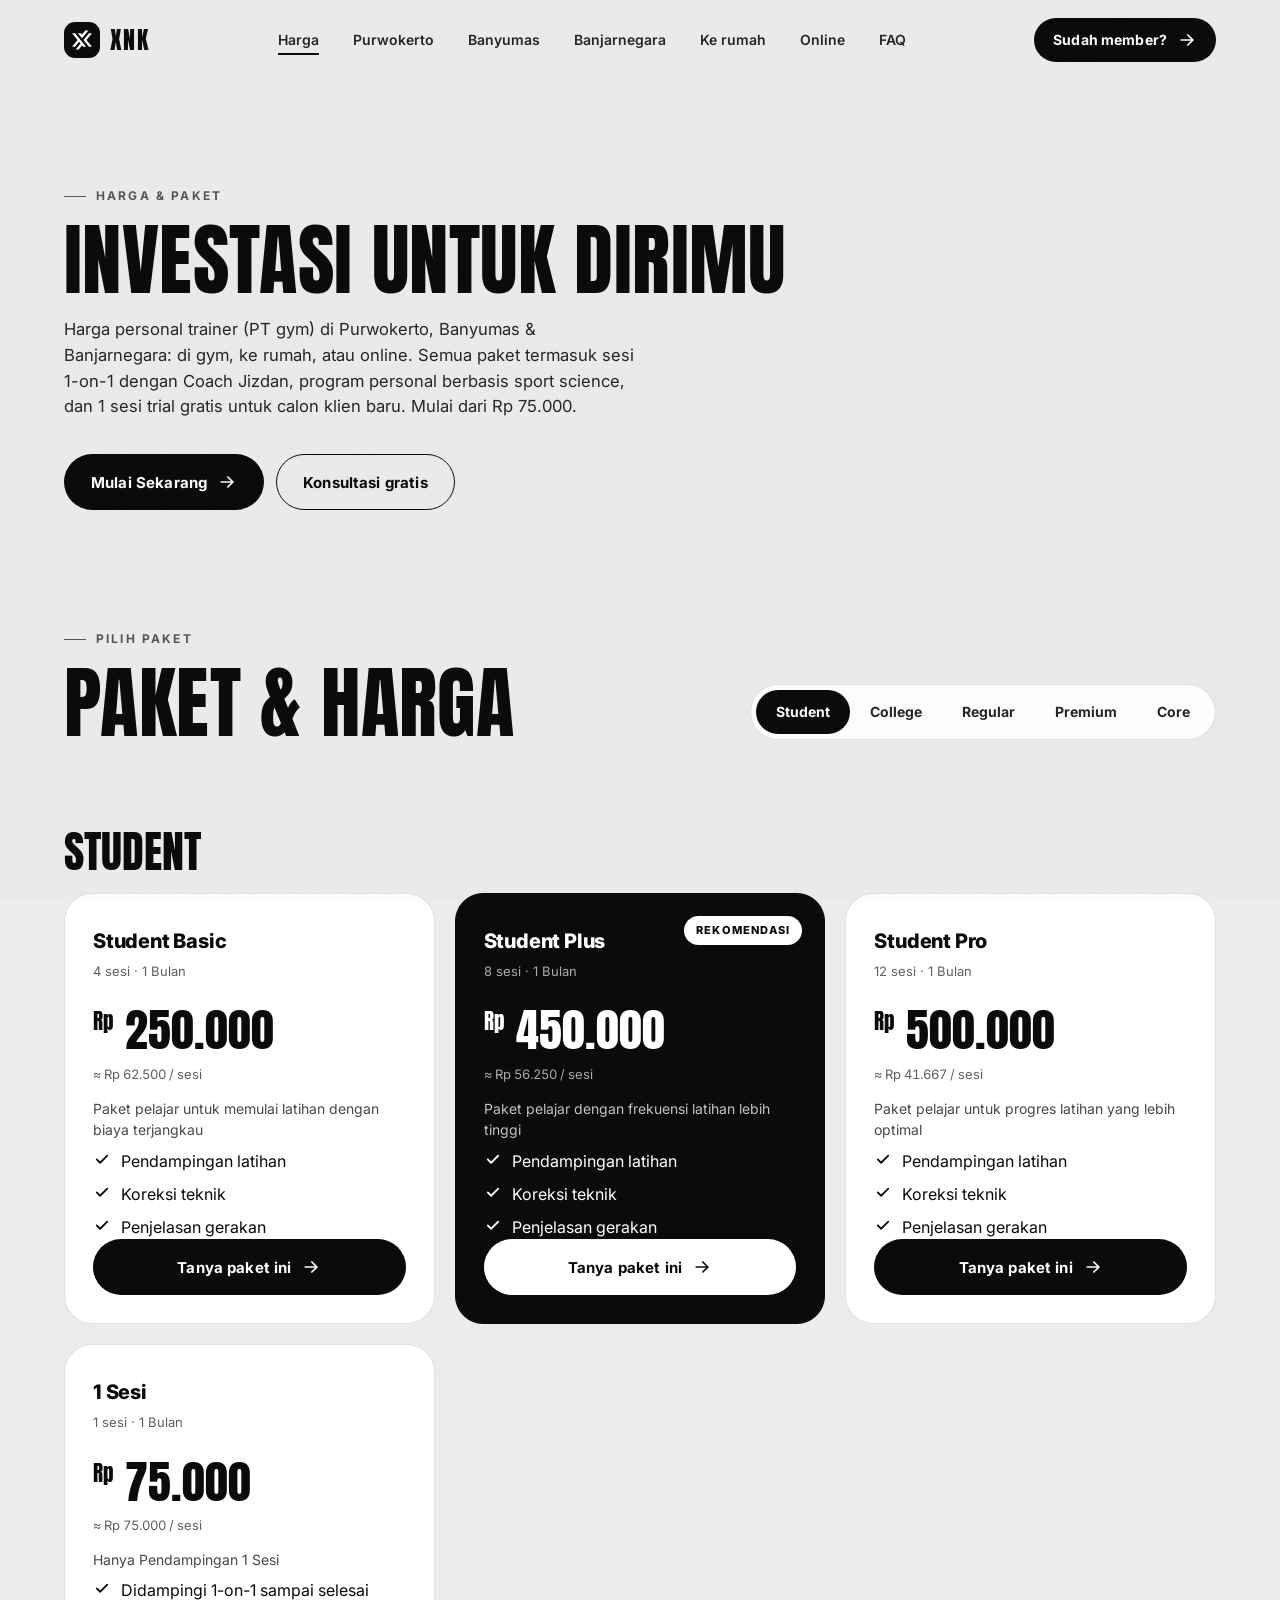
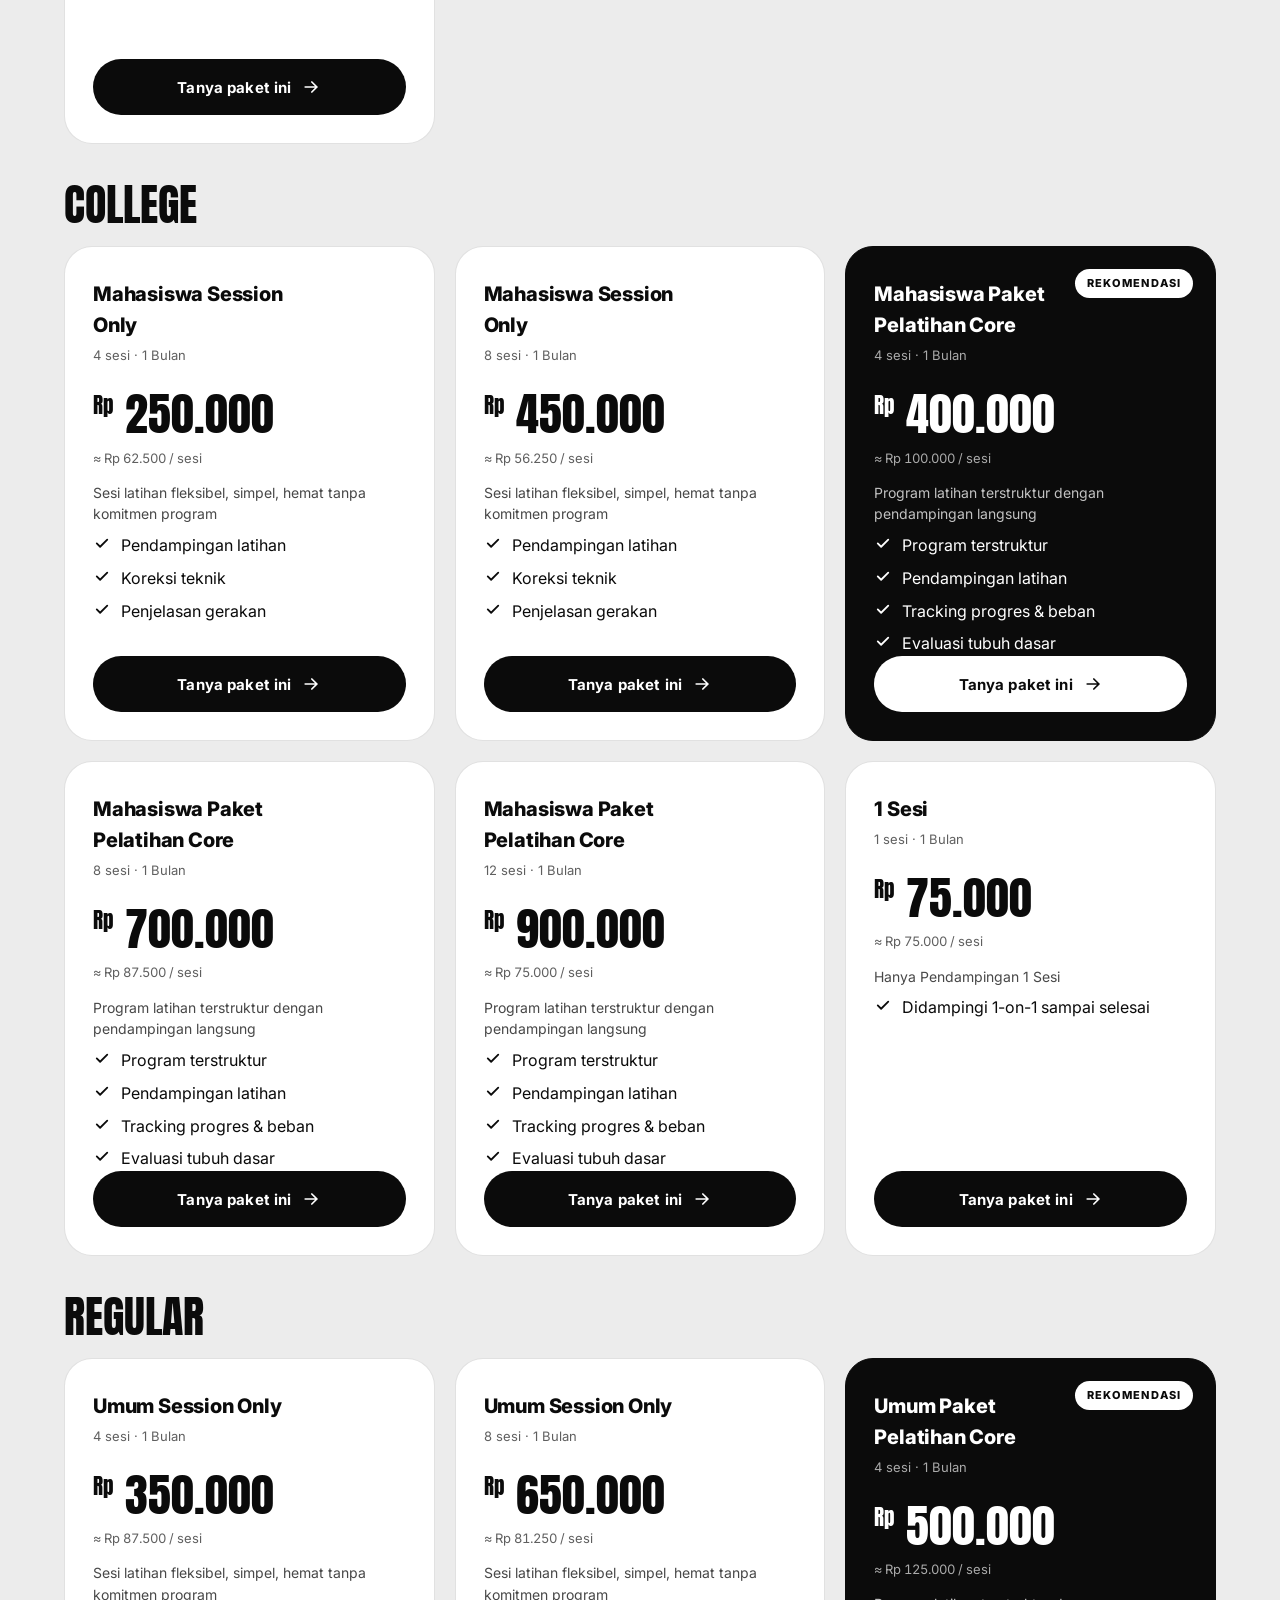
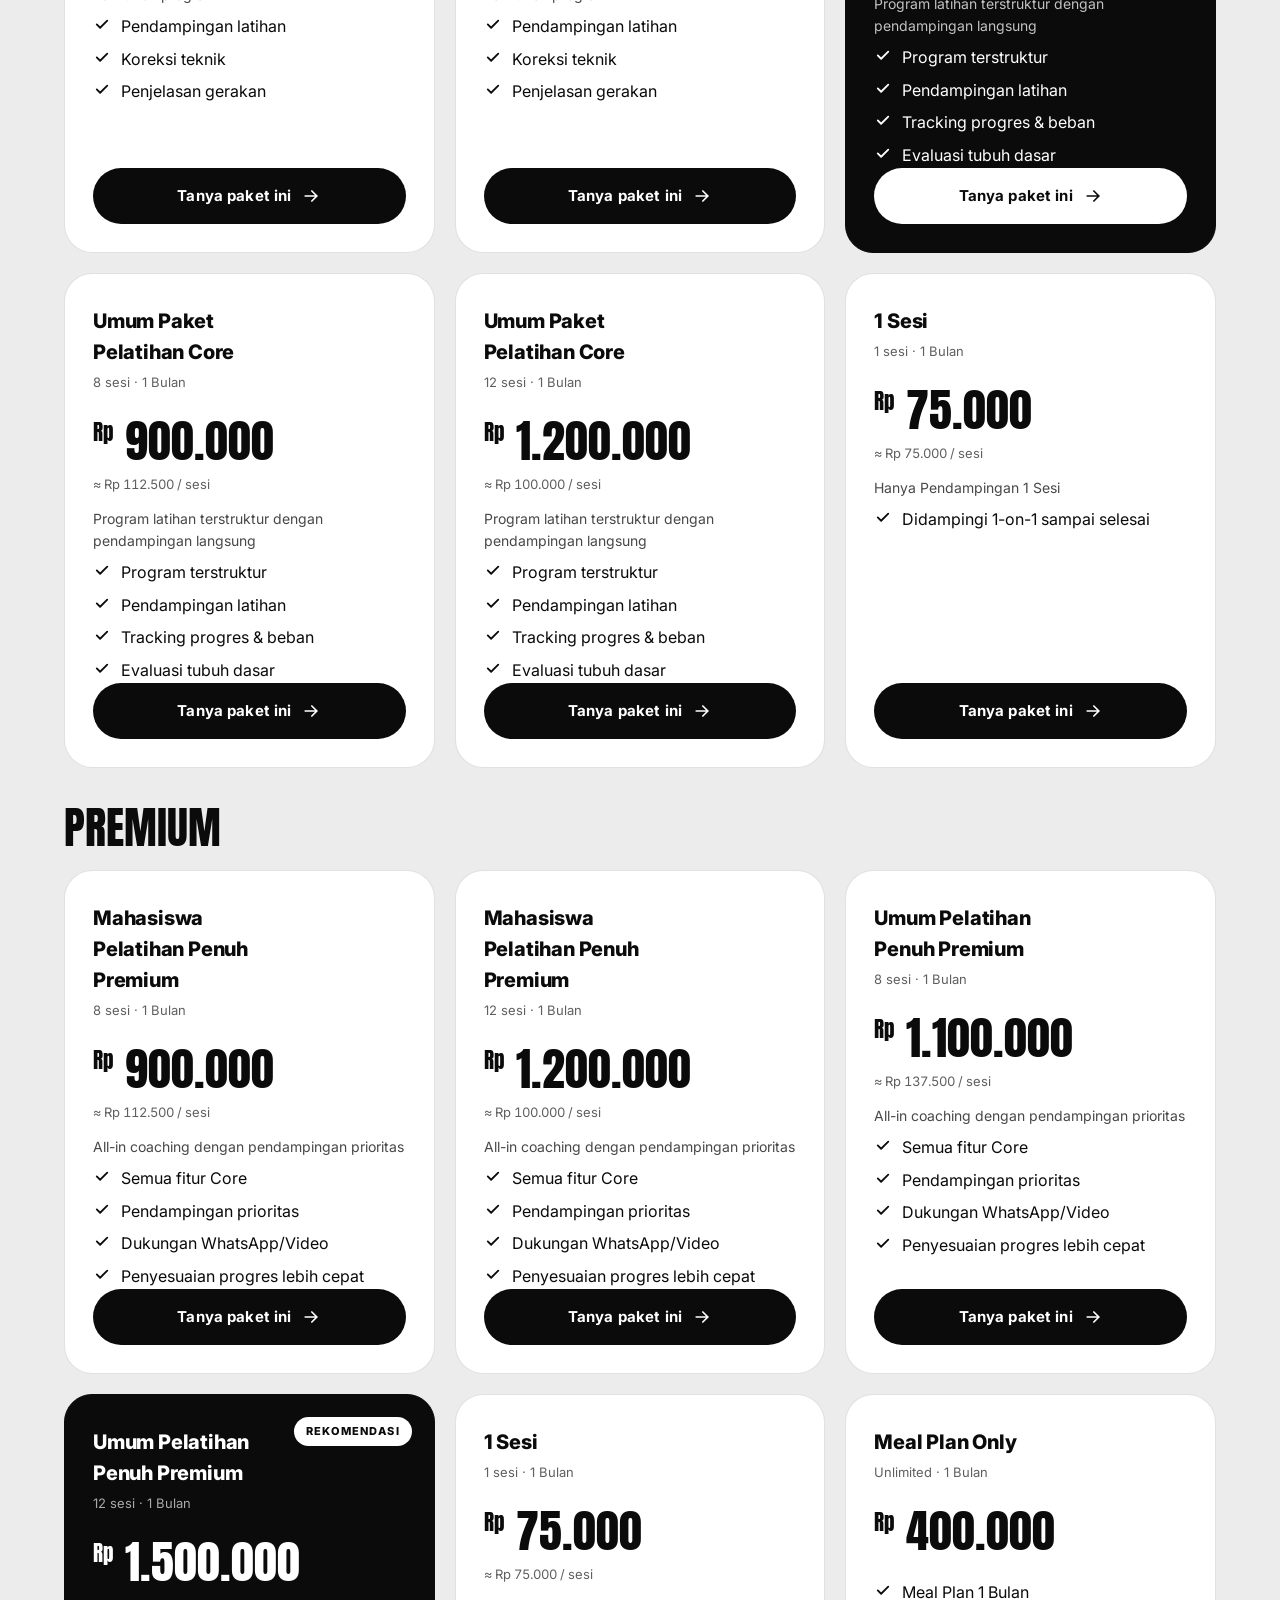
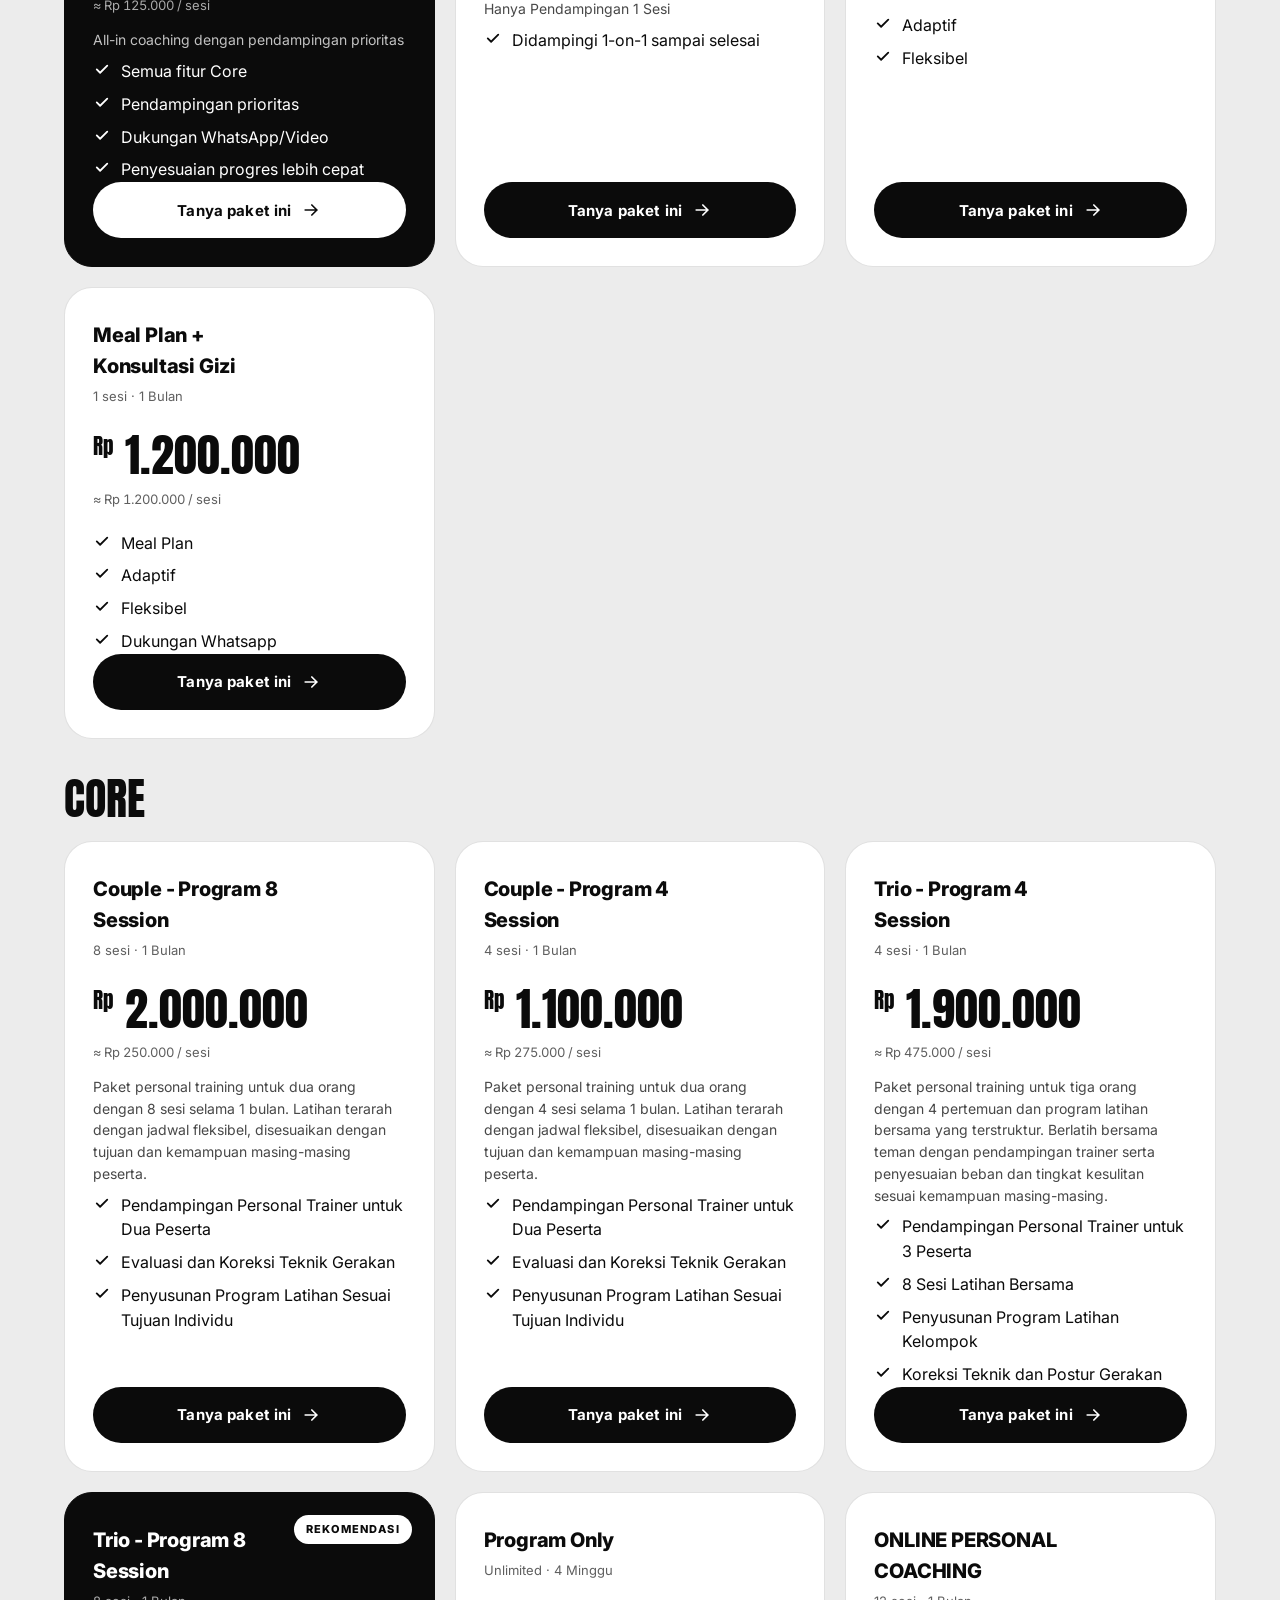
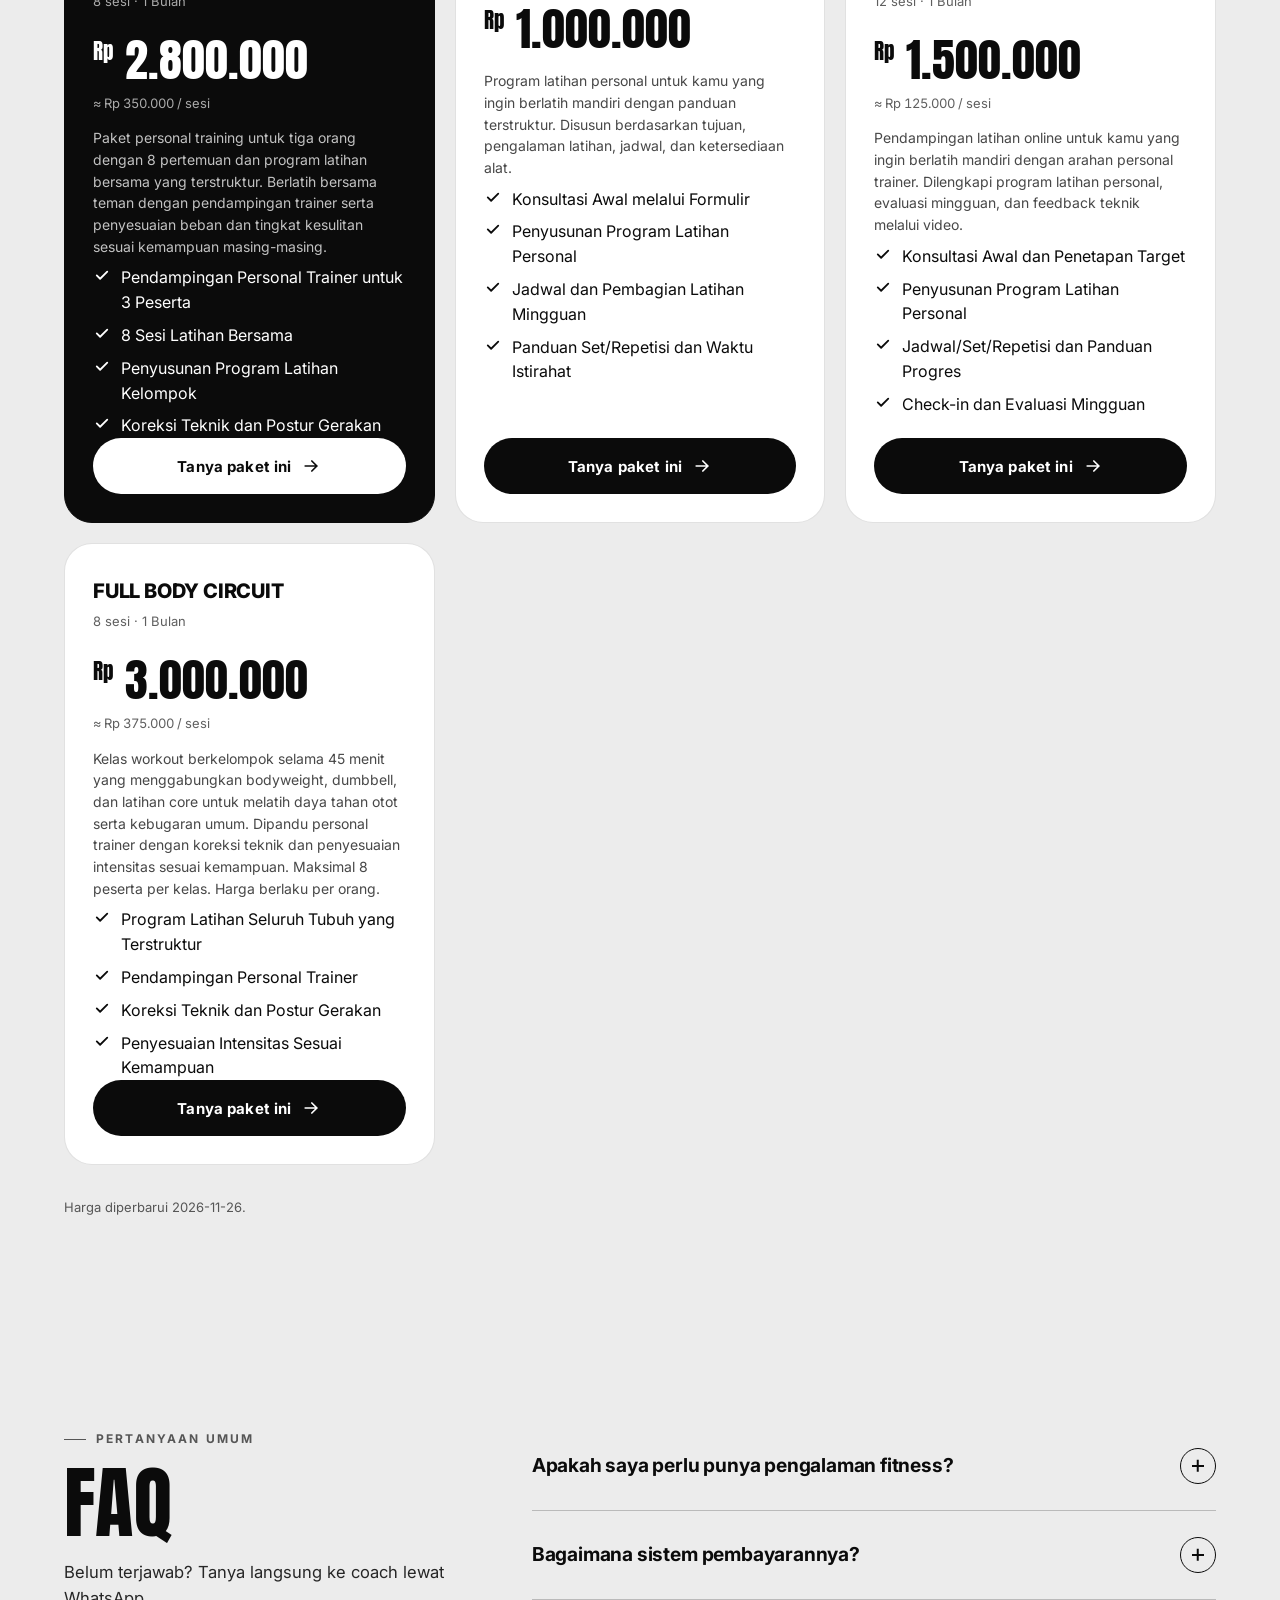
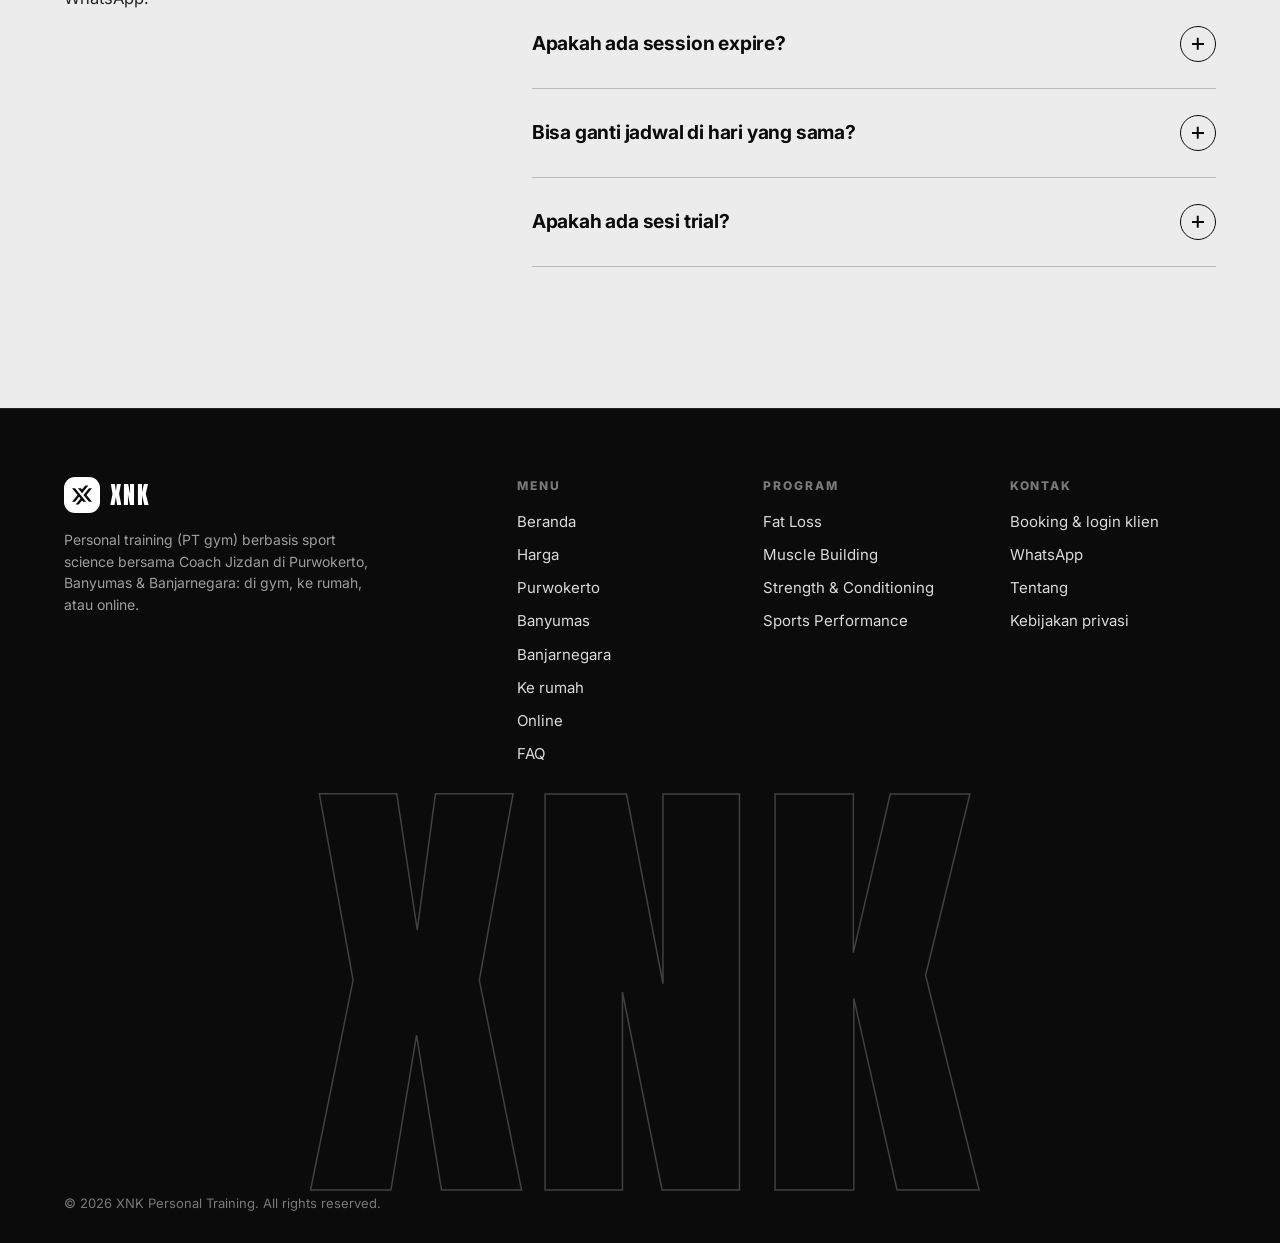
==== commit ce96861b: "Sinkron harga dari Sheet" ====
--- a/harga/index.html
+++ b/harga/index.html
@@ -32,16 +32,16 @@
 <link rel="preconnect" href="https://fonts.gstatic.com" crossorigin>
 <link href="https://fonts.googleapis.com/css2?family=Anton&family=Inter:wght@400;500;600;700;800;900&display=swap" rel="stylesheet">
 <link rel="stylesheet" href="/site.css">
-<script type="application/ld+json">{"@context":"https://schema.org","@type":"ProfessionalService","@id":"https://xnkbooking.my.id/#business","name":"XNK Personal Training","alternateName":"Coach Jizdan · Personal Trainer","url":"https://xnkbooking.my.id/","image":["https://xnkbooking.my.id/img/og.jpg","https://xnkbooking.my.id/logo-512.png"],"logo":{"@type":"ImageObject","@id":"https://xnkbooking.my.id/#logo","url":"https://xnkbooking.my.id/logo-512.png","contentUrl":"https://xnkbooking.my.id/logo-512.png","width":512,"height":512,"caption":"XNK Personal Training"},"telephone":"+6288221254305","description":"Personal trainer (PT gym, coach gym) berbasis sport science di Purwokerto, Banyumas & Banjarnegara: latihan di gym, ke rumah, atau online. Fat loss, muscle building, strength & conditioning, sports performance. 1 sesi trial gratis.","areaServed":[{"@type":"City","name":"Purwokerto"},{"@type":"AdministrativeArea","name":"Kabupaten Banyumas"},{"@type":"City","name":"Sokaraja"},{"@type":"City","name":"Baturraden"},{"@type":"City","name":"Banjarnegara"}],"inLanguage":"id","priceRange":"Rp","keywords":"personal trainer, PT gym, coach gym, pelatih gym, pelatih fitness, private trainer, personal trainer ke rumah, fat loss, diet, muscle building, strength and conditioning, Purwokerto, Kabupaten Banyumas, Sokaraja, Baturraden, Banjarnegara","founder":{"@type":"Person","@id":"https://xnkbooking.my.id/#coach","name":"Coach Jizdan","legalName":"Yandura Jizdan Hasya Husnayain","alternateName":["Coach Jizdan","Jizdan"],"jobTitle":"Personal Trainer","knowsAbout":["Fat Loss","Muscle Building","Strength & Conditioning","Sports Performance","Personal training","Latihan beban","Penurunan berat badan","Pencak silat","Pendidikan jasmani"],"sameAs":["https://www.instagram.com/jiz.dan/"],"alumniOf":{"@type":"CollegeOrUniversity","name":"Universitas Jenderal Soedirman","sameAs":"https://www.unsoed.ac.id/"},"award":"Juara 2 Senam Virtual UMPP 2023, kategori grup putra (aerobik lagu bebas)","subjectOf":[{"@type":"WebPage","name":"UNSOED: Delegasi UNSOED raih prestasi Senam Virtual 2023","url":"https://old.unsoed.ac.id/id/delegasi-unsoed-raih-prestasi-senam-virtual-2023"},{"@type":"WebPage","name":"ANTARA Jateng: Mahasiswa Unsoed Purwokerto raih prestasi Senam Virtual 2023","url":"https://jateng.antaranews.co/berita/487353/mahaiswa-unsoed-purwokerto-raih-prestasi-senam-virtual-2023"}]},"makesOffer":[{"@type":"Offer","itemOffered":{"@type":"Service","name":"Fat Loss","url":"https://xnkbooking.my.id/program/fat-loss/"}},{"@type":"Offer","itemOffered":{"@type":"Service","name":"Muscle Building","url":"https://xnkbooking.my.id/program/muscle-building/"}},{"@type":"Offer","itemOffered":{"@type":"Service","name":"Strength & Conditioning","url":"https://xnkbooking.my.id/program/strength-conditioning/"}},{"@type":"Offer","itemOffered":{"@type":"Service","name":"Sports Performance","url":"https://xnkbooking.my.id/program/sports-performance/"}},{"@type":"Offer","itemOffered":{"@type":"Service","name":"Personal training ke rumah","url":"https://xnkbooking.my.id/personal-trainer-ke-rumah/"}},{"@type":"Offer","itemOffered":{"@type":"Service","name":"Personal training online","url":"https://xnkbooking.my.id/personal-trainer-online/"}}],"sameAs":["https://www.instagram.com/jiz.dan/"],"knowsLanguage":"id","contactPoint":{"@type":"ContactPoint","contactType":"customer service","telephone":"+6288221254305","availableLanguage":"id","areaServed":"ID"},"location":[{"@type":"Place","name":"Wellness Gym","address":{"@type":"PostalAddress","streetAddress":"Jl. Jatisari No.24, Karangmiri, Sumampir, Purwokerto Utara, Kabupaten Banyumas","addressLocality":"Purwokerto","addressRegion":"Jawa Tengah","addressCountry":"ID","postalCode":"53125"},"hasMap":"https://share.google/h8p1TyW3msOq0gavc"}],"hasOfferCatalog":{"@type":"OfferCatalog","name":"Paket Personal Training","url":"https://xnkbooking.my.id/harga/","itemListElement":[{"@type":"OfferCatalog","name":"Student","itemListElement":[{"@type":"Offer","name":"Student Basic","price":"250000","priceCurrency":"IDR","url":"https://xnkbooking.my.id/harga/#STUDENT_BASIC","availability":"https://schema.org/InStock","description":"Paket pelajar untuk memulai latihan dengan biaya terjangkau"},{"@type":"Offer","name":"Student Plus","price":"450000","priceCurrency":"IDR","url":"https://xnkbooking.my.id/harga/#STUDENT_PLUS","availability":"https://schema.org/InStock","description":"Paket pelajar dengan frekuensi latihan lebih tinggi"},{"@type":"Offer","name":"Student Pro","price":"500000","priceCurrency":"IDR","url":"https://xnkbooking.my.id/harga/#STUDENT_PRO","availability":"https://schema.org/InStock","description":"Paket pelajar untuk progres latihan yang lebih optimal"},{"@type":"Offer","name":"1 Sesi","price":"75000","priceCurrency":"IDR","url":"https://xnkbooking.my.id/harga/#STUDENT_1S","availability":"https://schema.org/InStock","description":"Hanya Pendampingan 1 Sesi"}]},{"@type":"OfferCatalog","name":"College","itemListElement":[{"@type":"Offer","name":"Mahasiswa Session Only","price":"250000","priceCurrency":"IDR","url":"https://xnkbooking.my.id/harga/#PT001","availability":"https://schema.org/InStock","description":"Sesi latihan fleksibel, simpel, hemat tanpa komitmen program"},{"@type":"Offer","name":"Mahasiswa Session Only","price":"450000","priceCurrency":"IDR","url":"https://xnkbooking.my.id/harga/#PT002","availability":"https://schema.org/InStock","description":"Sesi latihan fleksibel, simpel, hemat tanpa komitmen program"},{"@type":"Offer","name":"Mahasiswa Paket Pelatihan Core","price":"400000","priceCurrency":"IDR","url":"https://xnkbooking.my.id/harga/#PT005","availability":"https://schema.org/InStock","description":"Program latihan terstruktur dengan pendampingan langsung"},{"@type":"Offer","name":"Mahasiswa Paket Pelatihan Core","price":"700000","priceCurrency":"IDR","url":"https://xnkbooking.my.id/harga/#PT006","availability":"https://schema.org/InStock","description":"Program latihan terstruktur dengan pendampingan langsung"},{"@type":"Offer","name":"Mahasiswa Paket Pelatihan Core","price":"900000","priceCurrency":"IDR","url":"https://xnkbooking.my.id/harga/#PT007","availability":"https://schema.org/InStock","description":"Program latihan terstruktur dengan pendampingan langsung"},{"@type":"Offer","name":"1 Sesi","price":"75000","priceCurrency":"IDR","url":"https://xnkbooking.my.id/harga/#PT_1S","availability":"https://schema.org/InStock","description":"Hanya Pendampingan 1 Sesi"}]},{"@type":"OfferCatalog","name":"Regular","itemListElement":[{"@type":"Offer","name":"Umum Session Only","price":"350000","priceCurrency":"IDR","url":"https://xnkbooking.my.id/harga/#PT003","availability":"https://schema.org/InStock","description":"Sesi latihan fleksibel, simpel, hemat tanpa komitmen program"},{"@type":"Offer","name":"Umum Session Only","price":"650000","priceCurrency":"IDR","url":"https://xnkbooking.my.id/harga/#PT004","availability":"https://schema.org/InStock","description":"Sesi latihan fleksibel, simpel, hemat tanpa komitmen program"},{"@type":"Offer","name":"Umum Paket Pelatihan Core","price":"500000","priceCurrency":"IDR","url":"https://xnkbooking.my.id/harga/#PT008","availability":"https://schema.org/InStock","description":"Program latihan terstruktur dengan pendampingan langsung"},{"@type":"Offer","name":"Umum Paket Pelatihan Core","price":"900000","priceCurrency":"IDR","url":"https://xnkbooking.my.id/harga/#PT009","availability":"https://schema.org/InStock","description":"Program latihan terstruktur dengan pendampingan langsung"},{"@type":"Offer","name":"Umum Paket Pelatihan Core","price":"1200000","priceCurrency":"IDR","url":"https://xnkbooking.my.id/harga/#PT010","availability":"https://schema.org/InStock","description":"Program latihan terstruktur dengan pendampingan langsung"},{"@type":"Offer","name":"1 Sesi","price":"75000","priceCurrency":"IDR","url":"https://xnkbooking.my.id/harga/#PT_1SR","availability":"https://schema.org/InStock","description":"Hanya Pendampingan 1 Sesi"}]},{"@type":"OfferCatalog","name":"Premium","itemListElement":[{"@type":"Offer","name":"Mahasiswa Pelatihan Penuh Premium","price":"900000","priceCurrency":"IDR","url":"https://xnkbooking.my.id/harga/#PT011","availability":"https://schema.org/InStock","description":"All-in coaching dengan pendampingan prioritas"},{"@type":"Offer","name":"Mahasiswa Pelatihan Penuh Premium","price":"1200000","priceCurrency":"IDR","url":"https://xnkbooking.my.id/harga/#PT012","availability":"https://schema.org/InStock","description":"All-in coaching dengan pendampingan prioritas"},{"@type":"Offer","name":"Umum Pelatihan Penuh Premium","price":"1100000","priceCurrency":"IDR","url":"https://xnkbooking.my.id/harga/#PT013","availability":"https://schema.org/InStock","description":"All-in coaching dengan pendampingan prioritas"},{"@type":"Offer","name":"Umum Pelatihan Penuh Premium","price":"1500000","priceCurrency":"IDR","url":"https://xnkbooking.my.id/harga/#PT014","availability":"https://schema.org/InStock","description":"All-in coaching dengan pendampingan prioritas"},{"@type":"Offer","name":"1 Sesi","price":"75000","priceCurrency":"IDR","url":"https://xnkbooking.my.id/harga/#PT_1SP","availability":"https://schema.org/InStock","description":"Hanya Pendampingan 1 Sesi"}]},{"@type":"OfferCatalog","name":"Core","itemListElement":[{"@type":"Offer","name":"Couple - Program 8 Session","price":"2000000","priceCurrency":"IDR","url":"https://xnkbooking.my.id/harga/#PKG-20261001-CQF3","availability":"https://schema.org/InStock","description":"Paket personal training untuk dua orang dengan 8 sesi selama 1 bulan. Latihan terarah dengan jadwal fleksibel, disesuaikan dengan tujuan dan kemampuan masing-masing peserta."},{"@type":"Offer","name":"Couple - Program 4 Session","price":"1100000","priceCurrency":"IDR","url":"https://xnkbooking.my.id/harga/#PKG-20261011-S463","availability":"https://schema.org/InStock","description":"Paket personal training untuk dua orang dengan 4 sesi selama 1 bulan. Latihan terarah dengan jadwal fleksibel, disesuaikan dengan tujuan dan kemampuan masing-masing peserta."},{"@type":"Offer","name":"Trio - Program 4 Session","price":"1900000","priceCurrency":"IDR","url":"https://xnkbooking.my.id/harga/#PKG-20261011-VJOU","availability":"https://schema.org/InStock","description":"Paket personal training untuk tiga orang dengan 4 pertemuan dan program latihan bersama yang terstruktur. Berlatih bersama teman dengan pendampingan trainer serta penyesuaian beban dan tingkat kesulitan sesuai kemampuan masing-masing."},{"@type":"Offer","name":"Trio - Program 8 Session","price":"2800000","priceCurrency":"IDR","url":"https://xnkbooking.my.id/harga/#PKG-20261001-N3V5","availability":"https://schema.org/InStock","description":"Paket personal training untuk tiga orang dengan 8 pertemuan dan program latihan bersama yang terstruktur. Berlatih bersama teman dengan pendampingan trainer serta penyesuaian beban dan tingkat kesulitan sesuai kemampuan masing-masing."},{"@type":"Offer","name":"Program Only","price":"1000000","priceCurrency":"IDR","url":"https://xnkbooking.my.id/harga/#PKG-20261001-OQFB","availability":"https://schema.org/InStock","description":"Program latihan personal untuk kamu yang ingin berlatih mandiri dengan panduan terstruktur. Disusun berdasarkan tujuan, pengalaman latihan, jadwal, dan ketersediaan alat."},{"@type":"Offer","name":"ONLINE PERSONAL COACHING","price":"1500000","priceCurrency":"IDR","url":"https://xnkbooking.my.id/harga/#PKG-20261001-VMFO","availability":"https://schema.org/InStock","description":"Pendampingan latihan online untuk kamu yang ingin berlatih mandiri dengan arahan personal trainer. Dilengkapi program latihan personal, evaluasi mingguan, dan feedback teknik melalui video."},{"@type":"Offer","name":"FULL BODY CIRCUIT","price":"3000000","priceCurrency":"IDR","url":"https://xnkbooking.my.id/harga/#PKG-20261001-C9N9","availability":"https://schema.org/InStock","description":"Kelas workout berkelompok selama 45 menit yang menggabungkan bodyweight, dumbbell, dan latihan core untuk melatih daya tahan otot serta kebugaran umum. Dipandu personal trainer dengan koreksi teknik dan penyesuaian intensitas sesuai kemampuan. Maksimal 8 peserta per kelas. Harga berlaku per orang."}]}]}}</script>
+<script type="application/ld+json">{"@context":"https://schema.org","@type":"ProfessionalService","@id":"https://xnkbooking.my.id/#business","name":"XNK Personal Training","alternateName":"Coach Jizdan · Personal Trainer","url":"https://xnkbooking.my.id/","image":["https://xnkbooking.my.id/img/og.jpg","https://xnkbooking.my.id/logo-512.png"],"logo":{"@type":"ImageObject","@id":"https://xnkbooking.my.id/#logo","url":"https://xnkbooking.my.id/logo-512.png","contentUrl":"https://xnkbooking.my.id/logo-512.png","width":512,"height":512,"caption":"XNK Personal Training"},"telephone":"+6288221254305","description":"Personal trainer (PT gym, coach gym) berbasis sport science di Purwokerto, Banyumas & Banjarnegara: latihan di gym, ke rumah, atau online. Fat loss, muscle building, strength & conditioning, sports performance. 1 sesi trial gratis.","areaServed":[{"@type":"City","name":"Purwokerto"},{"@type":"AdministrativeArea","name":"Kabupaten Banyumas"},{"@type":"City","name":"Sokaraja"},{"@type":"City","name":"Baturraden"},{"@type":"City","name":"Banjarnegara"}],"inLanguage":"id","priceRange":"Rp","keywords":"personal trainer, PT gym, coach gym, pelatih gym, pelatih fitness, private trainer, personal trainer ke rumah, fat loss, diet, muscle building, strength and conditioning, Purwokerto, Kabupaten Banyumas, Sokaraja, Baturraden, Banjarnegara","founder":{"@type":"Person","@id":"https://xnkbooking.my.id/#coach","name":"Coach Jizdan","legalName":"Yandura Jizdan Hasya Husnayain","alternateName":["Coach Jizdan","Jizdan"],"jobTitle":"Personal Trainer","knowsAbout":["Fat Loss","Muscle Building","Strength & Conditioning","Sports Performance","Personal training","Latihan beban","Penurunan berat badan","Pencak silat","Pendidikan jasmani"],"sameAs":["https://www.instagram.com/jiz.dan/"],"alumniOf":{"@type":"CollegeOrUniversity","name":"Universitas Jenderal Soedirman","sameAs":"https://www.unsoed.ac.id/"},"award":"Juara 2 Senam Virtual UMPP 2023, kategori grup putra (aerobik lagu bebas)","subjectOf":[{"@type":"WebPage","name":"UNSOED: Delegasi UNSOED raih prestasi Senam Virtual 2023","url":"https://old.unsoed.ac.id/id/delegasi-unsoed-raih-prestasi-senam-virtual-2023"},{"@type":"WebPage","name":"ANTARA Jateng: Mahasiswa Unsoed Purwokerto raih prestasi Senam Virtual 2023","url":"https://jateng.antaranews.co/berita/487353/mahaiswa-unsoed-purwokerto-raih-prestasi-senam-virtual-2023"}]},"makesOffer":[{"@type":"Offer","itemOffered":{"@type":"Service","name":"Fat Loss","url":"https://xnkbooking.my.id/program/fat-loss/"}},{"@type":"Offer","itemOffered":{"@type":"Service","name":"Muscle Building","url":"https://xnkbooking.my.id/program/muscle-building/"}},{"@type":"Offer","itemOffered":{"@type":"Service","name":"Strength & Conditioning","url":"https://xnkbooking.my.id/program/strength-conditioning/"}},{"@type":"Offer","itemOffered":{"@type":"Service","name":"Sports Performance","url":"https://xnkbooking.my.id/program/sports-performance/"}},{"@type":"Offer","itemOffered":{"@type":"Service","name":"Personal training ke rumah","url":"https://xnkbooking.my.id/personal-trainer-ke-rumah/"}},{"@type":"Offer","itemOffered":{"@type":"Service","name":"Personal training online","url":"https://xnkbooking.my.id/personal-trainer-online/"}}],"sameAs":["https://www.instagram.com/jiz.dan/"],"knowsLanguage":"id","contactPoint":{"@type":"ContactPoint","contactType":"customer service","telephone":"+6288221254305","availableLanguage":"id","areaServed":"ID"},"location":[{"@type":"Place","name":"Wellness Gym","address":{"@type":"PostalAddress","streetAddress":"Jl. Jatisari No.24, Karangmiri, Sumampir, Purwokerto Utara, Kabupaten Banyumas","addressLocality":"Purwokerto","addressRegion":"Jawa Tengah","addressCountry":"ID","postalCode":"53125"},"hasMap":"https://share.google/h8p1TyW3msOq0gavc"}],"hasOfferCatalog":{"@type":"OfferCatalog","name":"Paket Personal Training","url":"https://xnkbooking.my.id/harga/","itemListElement":[{"@type":"OfferCatalog","name":"Student","itemListElement":[{"@type":"Offer","name":"Student Basic","price":"250000","priceCurrency":"IDR","url":"https://xnkbooking.my.id/harga/#STUDENT_BASIC","availability":"https://schema.org/InStock","description":"Paket pelajar untuk memulai latihan dengan biaya terjangkau"},{"@type":"Offer","name":"Student Plus","price":"450000","priceCurrency":"IDR","url":"https://xnkbooking.my.id/harga/#STUDENT_PLUS","availability":"https://schema.org/InStock","description":"Paket pelajar dengan frekuensi latihan lebih tinggi"},{"@type":"Offer","name":"Student Pro","price":"500000","priceCurrency":"IDR","url":"https://xnkbooking.my.id/harga/#STUDENT_PRO","availability":"https://schema.org/InStock","description":"Paket pelajar untuk progres latihan yang lebih optimal"},{"@type":"Offer","name":"1 Sesi","price":"75000","priceCurrency":"IDR","url":"https://xnkbooking.my.id/harga/#STUDENT_1S","availability":"https://schema.org/InStock","description":"Hanya Pendampingan 1 Sesi"}]},{"@type":"OfferCatalog","name":"College","itemListElement":[{"@type":"Offer","name":"Mahasiswa Session Only","price":"250000","priceCurrency":"IDR","url":"https://xnkbooking.my.id/harga/#PT001","availability":"https://schema.org/InStock","description":"Sesi latihan fleksibel, simpel, hemat tanpa komitmen program"},{"@type":"Offer","name":"Mahasiswa Session Only","price":"450000","priceCurrency":"IDR","url":"https://xnkbooking.my.id/harga/#PT002","availability":"https://schema.org/InStock","description":"Sesi latihan fleksibel, simpel, hemat tanpa komitmen program"},{"@type":"Offer","name":"Mahasiswa Paket Pelatihan Core","price":"400000","priceCurrency":"IDR","url":"https://xnkbooking.my.id/harga/#PT005","availability":"https://schema.org/InStock","description":"Program latihan terstruktur dengan pendampingan langsung"},{"@type":"Offer","name":"Mahasiswa Paket Pelatihan Core","price":"700000","priceCurrency":"IDR","url":"https://xnkbooking.my.id/harga/#PT006","availability":"https://schema.org/InStock","description":"Program latihan terstruktur dengan pendampingan langsung"},{"@type":"Offer","name":"Mahasiswa Paket Pelatihan Core","price":"900000","priceCurrency":"IDR","url":"https://xnkbooking.my.id/harga/#PT007","availability":"https://schema.org/InStock","description":"Program latihan terstruktur dengan pendampingan langsung"},{"@type":"Offer","name":"1 Sesi","price":"75000","priceCurrency":"IDR","url":"https://xnkbooking.my.id/harga/#PT_1S","availability":"https://schema.org/InStock","description":"Hanya Pendampingan 1 Sesi"}]},{"@type":"OfferCatalog","name":"Regular","itemListElement":[{"@type":"Offer","name":"Umum Session Only","price":"350000","priceCurrency":"IDR","url":"https://xnkbooking.my.id/harga/#PT003","availability":"https://schema.org/InStock","description":"Sesi latihan fleksibel, simpel, hemat tanpa komitmen program"},{"@type":"Offer","name":"Umum Session Only","price":"650000","priceCurrency":"IDR","url":"https://xnkbooking.my.id/harga/#PT004","availability":"https://schema.org/InStock","description":"Sesi latihan fleksibel, simpel, hemat tanpa komitmen program"},{"@type":"Offer","name":"Umum Paket Pelatihan Core","price":"500000","priceCurrency":"IDR","url":"https://xnkbooking.my.id/harga/#PT008","availability":"https://schema.org/InStock","description":"Program latihan terstruktur dengan pendampingan langsung"},{"@type":"Offer","name":"Umum Paket Pelatihan Core","price":"900000","priceCurrency":"IDR","url":"https://xnkbooking.my.id/harga/#PT009","availability":"https://schema.org/InStock","description":"Program latihan terstruktur dengan pendampingan langsung"},{"@type":"Offer","name":"Umum Paket Pelatihan Core","price":"1200000","priceCurrency":"IDR","url":"https://xnkbooking.my.id/harga/#PT010","availability":"https://schema.org/InStock","description":"Program latihan terstruktur dengan pendampingan langsung"},{"@type":"Offer","name":"1 Sesi","price":"75000","priceCurrency":"IDR","url":"https://xnkbooking.my.id/harga/#PT_1SR","availability":"https://schema.org/InStock","description":"Hanya Pendampingan 1 Sesi"}]},{"@type":"OfferCatalog","name":"Premium","itemListElement":[{"@type":"Offer","name":"Mahasiswa Pelatihan Penuh Premium","price":"900000","priceCurrency":"IDR","url":"https://xnkbooking.my.id/harga/#PT011","availability":"https://schema.org/InStock","description":"All-in coaching dengan pendampingan prioritas"},{"@type":"Offer","name":"Mahasiswa Pelatihan Penuh Premium","price":"1200000","priceCurrency":"IDR","url":"https://xnkbooking.my.id/harga/#PT012","availability":"https://schema.org/InStock","description":"All-in coaching dengan pendampingan prioritas"},{"@type":"Offer","name":"Umum Pelatihan Penuh Premium","price":"1100000","priceCurrency":"IDR","url":"https://xnkbooking.my.id/harga/#PT013","availability":"https://schema.org/InStock","description":"All-in coaching dengan pendampingan prioritas"},{"@type":"Offer","name":"Umum Pelatihan Penuh Premium","price":"1500000","priceCurrency":"IDR","url":"https://xnkbooking.my.id/harga/#PT014","availability":"https://schema.org/InStock","description":"All-in coaching dengan pendampingan prioritas"},{"@type":"Offer","name":"1 Sesi","price":"75000","priceCurrency":"IDR","url":"https://xnkbooking.my.id/harga/#PT_1SP","availability":"https://schema.org/InStock","description":"Hanya Pendampingan 1 Sesi"},{"@type":"Offer","name":"Meal Plan Only","price":"400000","priceCurrency":"IDR","url":"https://xnkbooking.my.id/harga/#PKG-20261126-V4AI","availability":"https://schema.org/InStock"},{"@type":"Offer","name":"Meal Plan + Konsultasi Gizi","price":"1200000","priceCurrency":"IDR","url":"https://xnkbooking.my.id/harga/#PKG-20261126-SSW1","availability":"https://schema.org/InStock"}]},{"@type":"OfferCatalog","name":"Core","itemListElement":[{"@type":"Offer","name":"Couple - Program 8 Session","price":"2000000","priceCurrency":"IDR","url":"https://xnkbooking.my.id/harga/#PKG-20261001-CQF3","availability":"https://schema.org/InStock","description":"Paket personal training untuk dua orang dengan 8 sesi selama 1 bulan. Latihan terarah dengan jadwal fleksibel, disesuaikan dengan tujuan dan kemampuan masing-masing peserta."},{"@type":"Offer","name":"Couple - Program 4 Session","price":"1100000","priceCurrency":"IDR","url":"https://xnkbooking.my.id/harga/#PKG-20261011-S463","availability":"https://schema.org/InStock","description":"Paket personal training untuk dua orang dengan 4 sesi selama 1 bulan. Latihan terarah dengan jadwal fleksibel, disesuaikan dengan tujuan dan kemampuan masing-masing peserta."},{"@type":"Offer","name":"Trio - Program 4 Session","price":"1900000","priceCurrency":"IDR","url":"https://xnkbooking.my.id/harga/#PKG-20261011-VJOU","availability":"https://schema.org/InStock","description":"Paket personal training untuk tiga orang dengan 4 pertemuan dan program latihan bersama yang terstruktur. Berlatih bersama teman dengan pendampingan trainer serta penyesuaian beban dan tingkat kesulitan sesuai kemampuan masing-masing."},{"@type":"Offer","name":"Trio - Program 8 Session","price":"2800000","priceCurrency":"IDR","url":"https://xnkbooking.my.id/harga/#PKG-20261001-N3V5","availability":"https://schema.org/InStock","description":"Paket personal training untuk tiga orang dengan 8 pertemuan dan program latihan bersama yang terstruktur. Berlatih bersama teman dengan pendampingan trainer serta penyesuaian beban dan tingkat kesulitan sesuai kemampuan masing-masing."},{"@type":"Offer","name":"Program Only","price":"1000000","priceCurrency":"IDR","url":"https://xnkbooking.my.id/harga/#PKG-20261001-OQFB","availability":"https://schema.org/InStock","description":"Program latihan personal untuk kamu yang ingin berlatih mandiri dengan panduan terstruktur. Disusun berdasarkan tujuan, pengalaman latihan, jadwal, dan ketersediaan alat."},{"@type":"Offer","name":"ONLINE PERSONAL COACHING","price":"1500000","priceCurrency":"IDR","url":"https://xnkbooking.my.id/harga/#PKG-20261001-VMFO","availability":"https://schema.org/InStock","description":"Pendampingan latihan online untuk kamu yang ingin berlatih mandiri dengan arahan personal trainer. Dilengkapi program latihan personal, evaluasi mingguan, dan feedback teknik melalui video."},{"@type":"Offer","name":"FULL BODY CIRCUIT","price":"3000000","priceCurrency":"IDR","url":"https://xnkbooking.my.id/harga/#PKG-20261001-C9N9","availability":"https://schema.org/InStock","description":"Kelas workout berkelompok selama 45 menit yang menggabungkan bodyweight, dumbbell, dan latihan core untuk melatih daya tahan otot serta kebugaran umum. Dipandu personal trainer dengan koreksi teknik dan penyesuaian intensitas sesuai kemampuan. Maksimal 8 peserta per kelas. Harga berlaku per orang."}]}]}}</script>
 <script type="application/ld+json">{"@context":"https://schema.org","@type":"BreadcrumbList","itemListElement":[{"@type":"ListItem","position":1,"name":"Beranda","item":"https://xnkbooking.my.id/"},{"@type":"ListItem","position":2,"name":"Harga","item":"https://xnkbooking.my.id/harga/"}]}</script>
 <script type="application/ld+json">{"@context":"https://schema.org","@type":"FAQPage","mainEntity":[{"@type":"Question","name":"Apakah saya perlu punya pengalaman fitness?","acceptedAnswer":{"@type":"Answer","text":"Tidak sama sekali! Program kami dirancang untuk semua level, dari pemula total hingga atlet. Coach akan menyesuaikan intensitas dan kompleksitas latihan sesuai kemampuanmu."}},{"@type":"Question","name":"Bagaimana sistem pembayarannya?","acceptedAnswer":{"@type":"Answer","text":"Pembayaran dilakukan di awal per paket (bukan per sesi). Kami menerima transfer bank (BRI), e-wallet (DANA) & cash. Setelah pembayaran dikonfirmasi, sesi kamu aktif dan bisa langsung booking jadwal."}},{"@type":"Question","name":"Apakah ada session expire?","acceptedAnswer":{"@type":"Answer","text":"Ya, setiap paket memiliki masa berlaku 1 bulan. Tapi tenang, kami selalu ingatkan via WhatsApp sebelum masa berlaku habis!"}},{"@type":"Question","name":"Bisa ganti jadwal di hari yang sama?","acceptedAnswer":{"@type":"Answer","text":"Bisa! Kami mengerti ada keadaan darurat. Cukup hubungi coach via WhatsApp minimal 2 jam sebelum sesi untuk reschedule tanpa penalti."}},{"@type":"Question","name":"Apakah ada sesi trial?","acceptedAnswer":{"@type":"Answer","text":"Ada! Kami menyediakan 1 sesi trial gratis untuk kamu yang ingin merasakan latihan bersama coach sebelum memutuskan. Klik \"Mulai Sekarang\" untuk menjadwalkan trial."}}]}</script>
-<script type="application/ld+json">{"@context":"https://schema.org","@type":"WebPage","@id":"https://xnkbooking.my.id/harga/#webpage","url":"https://xnkbooking.my.id/harga/","name":"Harga Personal Trainer & PT Gym Purwokerto, Banyumas · XNK","description":"Daftar harga paket personal trainer (PT gym) Coach Jizdan di Purwokerto, Banyumas & Banjarnegara, mulai Rp 75.000. Termasuk 1 sesi trial gratis.","inLanguage":"id","isPartOf":{"@id":"https://xnkbooking.my.id/#website"},"about":{"@id":"https://xnkbooking.my.id/#business"},"dateModified":"2026-10-11"}</script>
+<script type="application/ld+json">{"@context":"https://schema.org","@type":"WebPage","@id":"https://xnkbooking.my.id/harga/#webpage","url":"https://xnkbooking.my.id/harga/","name":"Harga Personal Trainer & PT Gym Purwokerto, Banyumas · XNK","description":"Daftar harga paket personal trainer (PT gym) Coach Jizdan di Purwokerto, Banyumas & Banjarnegara, mulai Rp 75.000. Termasuk 1 sesi trial gratis.","inLanguage":"id","isPartOf":{"@id":"https://xnkbooking.my.id/#website"},"about":{"@id":"https://xnkbooking.my.id/#business"},"dateModified":"2026-11-26"}</script>
 </head>
 <body>
 <header class="nav" id="nav"><a class="logo" href="/" aria-label="XNK, beranda"><span class="logo-mark"><svg viewBox="0 0 948 895" fill="#fff" aria-hidden="true" focusable="false"><path fill-rule="evenodd" d="M630 2L774 2L475 365L280 128L425 128L476 190ZM1 128L145 128L670 768L526 768L474 706L319 895L176 895L403 619L337 536L145 768L1 768L263 449ZM806 130L947 130L687 448L947 768L806 768L543 448Z"/></svg></span><span class="logo-word">XNK</span></a><nav class="nav-links" aria-label="Menu"><a class="nav-link" aria-current="page" href="/harga/">Harga</a><a class="nav-link" href="/personal-trainer-purwokerto/">Purwokerto</a><a class="nav-link" href="/personal-trainer-banyumas/">Banyumas</a><a class="nav-link" href="/personal-trainer-banjarnegara/">Banjarnegara</a><a class="nav-link" href="/personal-trainer-ke-rumah/">Ke rumah</a><a class="nav-link" href="/personal-trainer-online/">Online</a><a class="nav-link" href="/harga/#faq">FAQ</a></nav><a class="btn btn-dark btn-sm nav-cta" href="https://book.xnkbooking.my.id/">Sudah member?<svg class="icon arr" viewBox="0 0 24 24" fill="none" stroke="currentColor" stroke-width="2" stroke-linecap="round"><path d="M5 12h14M13 6l6 6-6 6"/></svg></a><button type="button" class="burger" id="burger" aria-label="Buka menu" aria-expanded="false" aria-controls="m-menu"><span></span><span></span></button></header>
 <div class="m-menu" id="m-menu" aria-hidden="true"><nav class="m-menu-links" aria-label="Menu"><a href="/"><small>01</small>Beranda</a><a href="/harga/"><small>02</small>Harga</a><a href="/personal-trainer-purwokerto/"><small>03</small>Purwokerto</a><a href="/personal-trainer-banyumas/"><small>04</small>Banyumas</a><a href="/personal-trainer-banjarnegara/"><small>05</small>Banjarnegara</a><a href="/personal-trainer-ke-rumah/"><small>06</small>Ke rumah</a><a href="/personal-trainer-online/"><small>07</small>Online</a><a href="/harga/#faq"><small>08</small>FAQ</a></nav><div class="m-menu-foot"><a class="btn btn-light btn-block" href="https://book.xnkbooking.my.id/">Mulai Sekarang</a><a class="m-menu-wa" href="https://wa.me/6288221254305?text=Halo%20Coach%20Jizdan%2C%20saya%20mau%20tanya%20program%20personal%20training." rel="noopener">Chat WhatsApp →</a></div></div>
 <main>
-<section class="sec sec-hero"><div class="wrap"><p class="eyebrow">Harga &amp; Paket</p><h1 class="h2">Investasi untuk dirimu</h1><p class="lead">Harga personal trainer (PT gym) di Purwokerto, Banyumas &amp; Banjarnegara: di gym, ke rumah, atau online. Semua paket termasuk sesi 1-on-1 dengan Coach Jizdan, program personal berbasis sport science, dan 1 sesi trial gratis untuk calon klien baru. Mulai dari Rp 75.000.</p><div class="hero-actions"><a class="btn btn-dark" href="https://book.xnkbooking.my.id/">Mulai Sekarang<svg class="icon arr" viewBox="0 0 24 24" fill="none" stroke="currentColor" stroke-width="2" stroke-linecap="round"><path d="M5 12h14M13 6l6 6-6 6"/></svg></a><a class="btn btn-line" href="https://wa.me/6288221254305?text=Halo%20Coach%20Jizdan%2C%20saya%20mau%20konsultasi%20paket%20personal%20training." rel="noopener">Konsultasi gratis</a></div></div></section><section class="sec sec-paket" id="paket"><div class="wrap"><div class="sec-head-row"><div><p class="eyebrow">Pilih Paket</p><h2 class="h2">Paket &amp; harga</h2></div><div class="seg" role="navigation" aria-label="Kategori paket"><a class="toggle-btn active" href="#kategori-student">Student</a><a class="toggle-btn" href="#kategori-college">College</a><a class="toggle-btn" href="#kategori-regular">Regular</a><a class="toggle-btn" href="#kategori-premium">Premium</a><a class="toggle-btn" href="#kategori-core">Core</a></div></div><div class="cat" id="kategori-student"><h2 class="cat-h">Student</h2><div class="price-track"><article class="price" id="STUDENT_BASIC"><h3 class="price-name">Student Basic</h3><p class="price-meta">4 sesi · 1 Bulan</p><p class="price-amt"><small>Rp</small> 250.000</p><p class="price-per">≈ Rp 62.500 / sesi</p><p class="price-desc">Paket pelajar untuk memulai latihan dengan biaya terjangkau</p><ul class="price-list"><li><svg viewBox="0 0 24 24" fill="none" stroke="currentColor" stroke-width="2.4" stroke-linecap="round" stroke-linejoin="round"><path d="M5 12.5l4.5 4.5L19 7.5"/></svg><span>Pendampingan latihan</span></li><li><svg viewBox="0 0 24 24" fill="none" stroke="currentColor" stroke-width="2.4" stroke-linecap="round" stroke-linejoin="round"><path d="M5 12.5l4.5 4.5L19 7.5"/></svg><span>Koreksi teknik</span></li><li><svg viewBox="0 0 24 24" fill="none" stroke="currentColor" stroke-width="2.4" stroke-linecap="round" stroke-linejoin="round"><path d="M5 12.5l4.5 4.5L19 7.5"/></svg><span>Penjelasan gerakan</span></li></ul><a class="btn btn-dark" href="https://wa.me/6288221254305?text=Halo%20Coach%20Jizdan%2C%20saya%20tertarik%20paket%20Student%20Basic." rel="noopener">Tanya paket ini<svg class="icon arr" viewBox="0 0 24 24" fill="none" stroke="currentColor" stroke-width="2" stroke-linecap="round"><path d="M5 12h14M13 6l6 6-6 6"/></svg></a></article><article class="price featured" id="STUDENT_PLUS"><span class="price-badge">Rekomendasi</span><h3 class="price-name">Student Plus</h3><p class="price-meta">8 sesi · 1 Bulan</p><p class="price-amt"><small>Rp</small> 450.000</p><p class="price-per">≈ Rp 56.250 / sesi</p><p class="price-desc">Paket pelajar dengan frekuensi latihan lebih tinggi</p><ul class="price-list"><li><svg viewBox="0 0 24 24" fill="none" stroke="currentColor" stroke-width="2.4" stroke-linecap="round" stroke-linejoin="round"><path d="M5 12.5l4.5 4.5L19 7.5"/></svg><span>Pendampingan latihan</span></li><li><svg viewBox="0 0 24 24" fill="none" stroke="currentColor" stroke-width="2.4" stroke-linecap="round" stroke-linejoin="round"><path d="M5 12.5l4.5 4.5L19 7.5"/></svg><span>Koreksi teknik</span></li><li><svg viewBox="0 0 24 24" fill="none" stroke="currentColor" stroke-width="2.4" stroke-linecap="round" stroke-linejoin="round"><path d="M5 12.5l4.5 4.5L19 7.5"/></svg><span>Penjelasan gerakan</span></li></ul><a class="btn btn-light" href="https://wa.me/6288221254305?text=Halo%20Coach%20Jizdan%2C%20saya%20tertarik%20paket%20Student%20Plus." rel="noopener">Tanya paket ini<svg class="icon arr" viewBox="0 0 24 24" fill="none" stroke="currentColor" stroke-width="2" stroke-linecap="round"><path d="M5 12h14M13 6l6 6-6 6"/></svg></a></article><article class="price" id="STUDENT_PRO"><h3 class="price-name">Student Pro</h3><p class="price-meta">12 sesi · 1 Bulan</p><p class="price-amt"><small>Rp</small> 500.000</p><p class="price-per">≈ Rp 41.667 / sesi</p><p class="price-desc">Paket pelajar untuk progres latihan yang lebih optimal</p><ul class="price-list"><li><svg viewBox="0 0 24 24" fill="none" stroke="currentColor" stroke-width="2.4" stroke-linecap="round" stroke-linejoin="round"><path d="M5 12.5l4.5 4.5L19 7.5"/></svg><span>Pendampingan latihan</span></li><li><svg viewBox="0 0 24 24" fill="none" stroke="currentColor" stroke-width="2.4" stroke-linecap="round" stroke-linejoin="round"><path d="M5 12.5l4.5 4.5L19 7.5"/></svg><span>Koreksi teknik</span></li><li><svg viewBox="0 0 24 24" fill="none" stroke="currentColor" stroke-width="2.4" stroke-linecap="round" stroke-linejoin="round"><path d="M5 12.5l4.5 4.5L19 7.5"/></svg><span>Penjelasan gerakan</span></li></ul><a class="btn btn-dark" href="https://wa.me/6288221254305?text=Halo%20Coach%20Jizdan%2C%20saya%20tertarik%20paket%20Student%20Pro." rel="noopener">Tanya paket ini<svg class="icon arr" viewBox="0 0 24 24" fill="none" stroke="currentColor" stroke-width="2" stroke-linecap="round"><path d="M5 12h14M13 6l6 6-6 6"/></svg></a></article><article class="price" id="STUDENT_1S"><h3 class="price-name">1 Sesi</h3><p class="price-meta">1 sesi · 1 Bulan</p><p class="price-amt"><small>Rp</small> 75.000</p><p class="price-per">≈ Rp 75.000 / sesi</p><p class="price-desc">Hanya Pendampingan 1 Sesi</p><ul class="price-list"><li><svg viewBox="0 0 24 24" fill="none" stroke="currentColor" stroke-width="2.4" stroke-linecap="round" stroke-linejoin="round"><path d="M5 12.5l4.5 4.5L19 7.5"/></svg><span>Didampingi 1-on-1 sampai selesai</span></li></ul><a class="btn btn-dark" href="https://wa.me/6288221254305?text=Halo%20Coach%20Jizdan%2C%20saya%20tertarik%20paket%201%20Sesi." rel="noopener">Tanya paket ini<svg class="icon arr" viewBox="0 0 24 24" fill="none" stroke="currentColor" stroke-width="2" stroke-linecap="round"><path d="M5 12h14M13 6l6 6-6 6"/></svg></a></article></div></div><div class="cat" id="kategori-college"><h2 class="cat-h">College</h2><div class="price-track"><article class="price" id="PT001"><h3 class="price-name">Mahasiswa Session Only</h3><p class="price-meta">4 sesi · 1 Bulan</p><p class="price-amt"><small>Rp</small> 250.000</p><p class="price-per">≈ Rp 62.500 / sesi</p><p class="price-desc">Sesi latihan fleksibel, simpel, hemat tanpa komitmen program</p><ul class="price-list"><li><svg viewBox="0 0 24 24" fill="none" stroke="currentColor" stroke-width="2.4" stroke-linecap="round" stroke-linejoin="round"><path d="M5 12.5l4.5 4.5L19 7.5"/></svg><span>Pendampingan latihan</span></li><li><svg viewBox="0 0 24 24" fill="none" stroke="currentColor" stroke-width="2.4" stroke-linecap="round" stroke-linejoin="round"><path d="M5 12.5l4.5 4.5L19 7.5"/></svg><span>Koreksi teknik</span></li><li><svg viewBox="0 0 24 24" fill="none" stroke="currentColor" stroke-width="2.4" stroke-linecap="round" stroke-linejoin="round"><path d="M5 12.5l4.5 4.5L19 7.5"/></svg><span>Penjelasan gerakan</span></li></ul><a class="btn btn-dark" href="https://wa.me/6288221254305?text=Halo%20Coach%20Jizdan%2C%20saya%20tertarik%20paket%20Mahasiswa%20Session%20Only." rel="noopener">Tanya paket ini<svg class="icon arr" viewBox="0 0 24 24" fill="none" stroke="currentColor" stroke-width="2" stroke-linecap="round"><path d="M5 12h14M13 6l6 6-6 6"/></svg></a></article><article class="price" id="PT002"><h3 class="price-name">Mahasiswa Session Only</h3><p class="price-meta">8 sesi · 1 Bulan</p><p class="price-amt"><small>Rp</small> 450.000</p><p class="price-per">≈ Rp 56.250 / sesi</p><p class="price-desc">Sesi latihan fleksibel, simpel, hemat tanpa komitmen program</p><ul class="price-list"><li><svg viewBox="0 0 24 24" fill="none" stroke="currentColor" stroke-width="2.4" stroke-linecap="round" stroke-linejoin="round"><path d="M5 12.5l4.5 4.5L19 7.5"/></svg><span>Pendampingan latihan</span></li><li><svg viewBox="0 0 24 24" fill="none" stroke="currentColor" stroke-width="2.4" stroke-linecap="round" stroke-linejoin="round"><path d="M5 12.5l4.5 4.5L19 7.5"/></svg><span>Koreksi teknik</span></li><li><svg viewBox="0 0 24 24" fill="none" stroke="currentColor" stroke-width="2.4" stroke-linecap="round" stroke-linejoin="round"><path d="M5 12.5l4.5 4.5L19 7.5"/></svg><span>Penjelasan gerakan</span></li></ul><a class="btn btn-dark" href="https://wa.me/6288221254305?text=Halo%20Coach%20Jizdan%2C%20saya%20tertarik%20paket%20Mahasiswa%20Session%20Only." rel="noopener">Tanya paket ini<svg class="icon arr" viewBox="0 0 24 24" fill="none" stroke="currentColor" stroke-width="2" stroke-linecap="round"><path d="M5 12h14M13 6l6 6-6 6"/></svg></a></article><article class="price featured" id="PT005"><span class="price-badge">Rekomendasi</span><h3 class="price-name">Mahasiswa Paket Pelatihan Core</h3><p class="price-meta">4 sesi · 1 Bulan</p><p class="price-amt"><small>Rp</small> 400.000</p><p class="price-per">≈ Rp 100.000 / sesi</p><p class="price-desc">Program latihan terstruktur dengan pendampingan langsung</p><ul class="price-list"><li><svg viewBox="0 0 24 24" fill="none" stroke="currentColor" stroke-width="2.4" stroke-linecap="round" stroke-linejoin="round"><path d="M5 12.5l4.5 4.5L19 7.5"/></svg><span>Program terstruktur</span></li><li><svg viewBox="0 0 24 24" fill="none" stroke="currentColor" stroke-width="2.4" stroke-linecap="round" stroke-linejoin="round"><path d="M5 12.5l4.5 4.5L19 7.5"/></svg><span>Pendampingan latihan</span></li><li><svg viewBox="0 0 24 24" fill="none" stroke="currentColor" stroke-width="2.4" stroke-linecap="round" stroke-linejoin="round"><path d="M5 12.5l4.5 4.5L19 7.5"/></svg><span>Tracking progres &amp; beban</span></li><li><svg viewBox="0 0 24 24" fill="none" stroke="currentColor" stroke-width="2.4" stroke-linecap="round" stroke-linejoin="round"><path d="M5 12.5l4.5 4.5L19 7.5"/></svg><span>Evaluasi tubuh dasar</span></li></ul><a class="btn btn-light" href="https://wa.me/6288221254305?text=Halo%20Coach%20Jizdan%2C%20saya%20tertarik%20paket%20Mahasiswa%20Paket%20Pelatihan%20Core." rel="noopener">Tanya paket ini<svg class="icon arr" viewBox="0 0 24 24" fill="none" stroke="currentColor" stroke-width="2" stroke-linecap="round"><path d="M5 12h14M13 6l6 6-6 6"/></svg></a></article><article class="price" id="PT006"><h3 class="price-name">Mahasiswa Paket Pelatihan Core</h3><p class="price-meta">8 sesi · 1 Bulan</p><p class="price-amt"><small>Rp</small> 700.000</p><p class="price-per">≈ Rp 87.500 / sesi</p><p class="price-desc">Program latihan terstruktur dengan pendampingan langsung</p><ul class="price-list"><li><svg viewBox="0 0 24 24" fill="none" stroke="currentColor" stroke-width="2.4" stroke-linecap="round" stroke-linejoin="round"><path d="M5 12.5l4.5 4.5L19 7.5"/></svg><span>Program terstruktur</span></li><li><svg viewBox="0 0 24 24" fill="none" stroke="currentColor" stroke-width="2.4" stroke-linecap="round" stroke-linejoin="round"><path d="M5 12.5l4.5 4.5L19 7.5"/></svg><span>Pendampingan latihan</span></li><li><svg viewBox="0 0 24 24" fill="none" stroke="currentColor" stroke-width="2.4" stroke-linecap="round" stroke-linejoin="round"><path d="M5 12.5l4.5 4.5L19 7.5"/></svg><span>Tracking progres &amp; beban</span></li><li><svg viewBox="0 0 24 24" fill="none" stroke="currentColor" stroke-width="2.4" stroke-linecap="round" stroke-linejoin="round"><path d="M5 12.5l4.5 4.5L19 7.5"/></svg><span>Evaluasi tubuh dasar</span></li></ul><a class="btn btn-dark" href="https://wa.me/6288221254305?text=Halo%20Coach%20Jizdan%2C%20saya%20tertarik%20paket%20Mahasiswa%20Paket%20Pelatihan%20Core." rel="noopener">Tanya paket ini<svg class="icon arr" viewBox="0 0 24 24" fill="none" stroke="currentColor" stroke-width="2" stroke-linecap="round"><path d="M5 12h14M13 6l6 6-6 6"/></svg></a></article><article class="price" id="PT007"><h3 class="price-name">Mahasiswa Paket Pelatihan Core</h3><p class="price-meta">12 sesi · 1 Bulan</p><p class="price-amt"><small>Rp</small> 900.000</p><p class="price-per">≈ Rp 75.000 / sesi</p><p class="price-desc">Program latihan terstruktur dengan pendampingan langsung</p><ul class="price-list"><li><svg viewBox="0 0 24 24" fill="none" stroke="currentColor" stroke-width="2.4" stroke-linecap="round" stroke-linejoin="round"><path d="M5 12.5l4.5 4.5L19 7.5"/></svg><span>Program terstruktur</span></li><li><svg viewBox="0 0 24 24" fill="none" stroke="currentColor" stroke-width="2.4" stroke-linecap="round" stroke-linejoin="round"><path d="M5 12.5l4.5 4.5L19 7.5"/></svg><span>Pendampingan latihan</span></li><li><svg viewBox="0 0 24 24" fill="none" stroke="currentColor" stroke-width="2.4" stroke-linecap="round" stroke-linejoin="round"><path d="M5 12.5l4.5 4.5L19 7.5"/></svg><span>Tracking progres &amp; beban</span></li><li><svg viewBox="0 0 24 24" fill="none" stroke="currentColor" stroke-width="2.4" stroke-linecap="round" stroke-linejoin="round"><path d="M5 12.5l4.5 4.5L19 7.5"/></svg><span>Evaluasi tubuh dasar</span></li></ul><a class="btn btn-dark" href="https://wa.me/6288221254305?text=Halo%20Coach%20Jizdan%2C%20saya%20tertarik%20paket%20Mahasiswa%20Paket%20Pelatihan%20Core." rel="noopener">Tanya paket ini<svg class="icon arr" viewBox="0 0 24 24" fill="none" stroke="currentColor" stroke-width="2" stroke-linecap="round"><path d="M5 12h14M13 6l6 6-6 6"/></svg></a></article><article class="price" id="PT_1S"><h3 class="price-name">1 Sesi</h3><p class="price-meta">1 sesi · 1 Bulan</p><p class="price-amt"><small>Rp</small> 75.000</p><p class="price-per">≈ Rp 75.000 / sesi</p><p class="price-desc">Hanya Pendampingan 1 Sesi</p><ul class="price-list"><li><svg viewBox="0 0 24 24" fill="none" stroke="currentColor" stroke-width="2.4" stroke-linecap="round" stroke-linejoin="round"><path d="M5 12.5l4.5 4.5L19 7.5"/></svg><span>Didampingi 1-on-1 sampai selesai</span></li></ul><a class="btn btn-dark" href="https://wa.me/6288221254305?text=Halo%20Coach%20Jizdan%2C%20saya%20tertarik%20paket%201%20Sesi." rel="noopener">Tanya paket ini<svg class="icon arr" viewBox="0 0 24 24" fill="none" stroke="currentColor" stroke-width="2" stroke-linecap="round"><path d="M5 12h14M13 6l6 6-6 6"/></svg></a></article></div></div><div class="cat" id="kategori-regular"><h2 class="cat-h">Regular</h2><div class="price-track"><article class="price" id="PT003"><h3 class="price-name">Umum Session Only</h3><p class="price-meta">4 sesi · 1 Bulan</p><p class="price-amt"><small>Rp</small> 350.000</p><p class="price-per">≈ Rp 87.500 / sesi</p><p class="price-desc">Sesi latihan fleksibel, simpel, hemat tanpa komitmen program</p><ul class="price-list"><li><svg viewBox="0 0 24 24" fill="none" stroke="currentColor" stroke-width="2.4" stroke-linecap="round" stroke-linejoin="round"><path d="M5 12.5l4.5 4.5L19 7.5"/></svg><span>Pendampingan latihan</span></li><li><svg viewBox="0 0 24 24" fill="none" stroke="currentColor" stroke-width="2.4" stroke-linecap="round" stroke-linejoin="round"><path d="M5 12.5l4.5 4.5L19 7.5"/></svg><span>Koreksi teknik</span></li><li><svg viewBox="0 0 24 24" fill="none" stroke="currentColor" stroke-width="2.4" stroke-linecap="round" stroke-linejoin="round"><path d="M5 12.5l4.5 4.5L19 7.5"/></svg><span>Penjelasan gerakan</span></li></ul><a class="btn btn-dark" href="https://wa.me/6288221254305?text=Halo%20Coach%20Jizdan%2C%20saya%20tertarik%20paket%20Umum%20Session%20Only." rel="noopener">Tanya paket ini<svg class="icon arr" viewBox="0 0 24 24" fill="none" stroke="currentColor" stroke-width="2" stroke-linecap="round"><path d="M5 12h14M13 6l6 6-6 6"/></svg></a></article><article class="price" id="PT004"><h3 class="price-name">Umum Session Only</h3><p class="price-meta">8 sesi · 1 Bulan</p><p class="price-amt"><small>Rp</small> 650.000</p><p class="price-per">≈ Rp 81.250 / sesi</p><p class="price-desc">Sesi latihan fleksibel, simpel, hemat tanpa komitmen program</p><ul class="price-list"><li><svg viewBox="0 0 24 24" fill="none" stroke="currentColor" stroke-width="2.4" stroke-linecap="round" stroke-linejoin="round"><path d="M5 12.5l4.5 4.5L19 7.5"/></svg><span>Pendampingan latihan</span></li><li><svg viewBox="0 0 24 24" fill="none" stroke="currentColor" stroke-width="2.4" stroke-linecap="round" stroke-linejoin="round"><path d="M5 12.5l4.5 4.5L19 7.5"/></svg><span>Koreksi teknik</span></li><li><svg viewBox="0 0 24 24" fill="none" stroke="currentColor" stroke-width="2.4" stroke-linecap="round" stroke-linejoin="round"><path d="M5 12.5l4.5 4.5L19 7.5"/></svg><span>Penjelasan gerakan</span></li></ul><a class="btn btn-dark" href="https://wa.me/6288221254305?text=Halo%20Coach%20Jizdan%2C%20saya%20tertarik%20paket%20Umum%20Session%20Only." rel="noopener">Tanya paket ini<svg class="icon arr" viewBox="0 0 24 24" fill="none" stroke="currentColor" stroke-width="2" stroke-linecap="round"><path d="M5 12h14M13 6l6 6-6 6"/></svg></a></article><article class="price featured" id="PT008"><span class="price-badge">Rekomendasi</span><h3 class="price-name">Umum Paket Pelatihan Core</h3><p class="price-meta">4 sesi · 1 Bulan</p><p class="price-amt"><small>Rp</small> 500.000</p><p class="price-per">≈ Rp 125.000 / sesi</p><p class="price-desc">Program latihan terstruktur dengan pendampingan langsung</p><ul class="price-list"><li><svg viewBox="0 0 24 24" fill="none" stroke="currentColor" stroke-width="2.4" stroke-linecap="round" stroke-linejoin="round"><path d="M5 12.5l4.5 4.5L19 7.5"/></svg><span>Program terstruktur</span></li><li><svg viewBox="0 0 24 24" fill="none" stroke="currentColor" stroke-width="2.4" stroke-linecap="round" stroke-linejoin="round"><path d="M5 12.5l4.5 4.5L19 7.5"/></svg><span>Pendampingan latihan</span></li><li><svg viewBox="0 0 24 24" fill="none" stroke="currentColor" stroke-width="2.4" stroke-linecap="round" stroke-linejoin="round"><path d="M5 12.5l4.5 4.5L19 7.5"/></svg><span>Tracking progres &amp; beban</span></li><li><svg viewBox="0 0 24 24" fill="none" stroke="currentColor" stroke-width="2.4" stroke-linecap="round" stroke-linejoin="round"><path d="M5 12.5l4.5 4.5L19 7.5"/></svg><span>Evaluasi tubuh dasar</span></li></ul><a class="btn btn-light" href="https://wa.me/6288221254305?text=Halo%20Coach%20Jizdan%2C%20saya%20tertarik%20paket%20Umum%20Paket%20Pelatihan%20Core." rel="noopener">Tanya paket ini<svg class="icon arr" viewBox="0 0 24 24" fill="none" stroke="currentColor" stroke-width="2" stroke-linecap="round"><path d="M5 12h14M13 6l6 6-6 6"/></svg></a></article><article class="price" id="PT009"><h3 class="price-name">Umum Paket Pelatihan Core</h3><p class="price-meta">8 sesi · 1 Bulan</p><p class="price-amt"><small>Rp</small> 900.000</p><p class="price-per">≈ Rp 112.500 / sesi</p><p class="price-desc">Program latihan terstruktur dengan pendampingan langsung</p><ul class="price-list"><li><svg viewBox="0 0 24 24" fill="none" stroke="currentColor" stroke-width="2.4" stroke-linecap="round" stroke-linejoin="round"><path d="M5 12.5l4.5 4.5L19 7.5"/></svg><span>Program terstruktur</span></li><li><svg viewBox="0 0 24 24" fill="none" stroke="currentColor" stroke-width="2.4" stroke-linecap="round" stroke-linejoin="round"><path d="M5 12.5l4.5 4.5L19 7.5"/></svg><span>Pendampingan latihan</span></li><li><svg viewBox="0 0 24 24" fill="none" stroke="currentColor" stroke-width="2.4" stroke-linecap="round" stroke-linejoin="round"><path d="M5 12.5l4.5 4.5L19 7.5"/></svg><span>Tracking progres &amp; beban</span></li><li><svg viewBox="0 0 24 24" fill="none" stroke="currentColor" stroke-width="2.4" stroke-linecap="round" stroke-linejoin="round"><path d="M5 12.5l4.5 4.5L19 7.5"/></svg><span>Evaluasi tubuh dasar</span></li></ul><a class="btn btn-dark" href="https://wa.me/6288221254305?text=Halo%20Coach%20Jizdan%2C%20saya%20tertarik%20paket%20Umum%20Paket%20Pelatihan%20Core." rel="noopener">Tanya paket ini<svg class="icon arr" viewBox="0 0 24 24" fill="none" stroke="currentColor" stroke-width="2" stroke-linecap="round"><path d="M5 12h14M13 6l6 6-6 6"/></svg></a></article><article class="price" id="PT010"><h3 class="price-name">Umum Paket Pelatihan Core</h3><p class="price-meta">12 sesi · 1 Bulan</p><p class="price-amt"><small>Rp</small> 1.200.000</p><p class="price-per">≈ Rp 100.000 / sesi</p><p class="price-desc">Program latihan terstruktur dengan pendampingan langsung</p><ul class="price-list"><li><svg viewBox="0 0 24 24" fill="none" stroke="currentColor" stroke-width="2.4" stroke-linecap="round" stroke-linejoin="round"><path d="M5 12.5l4.5 4.5L19 7.5"/></svg><span>Program terstruktur</span></li><li><svg viewBox="0 0 24 24" fill="none" stroke="currentColor" stroke-width="2.4" stroke-linecap="round" stroke-linejoin="round"><path d="M5 12.5l4.5 4.5L19 7.5"/></svg><span>Pendampingan latihan</span></li><li><svg viewBox="0 0 24 24" fill="none" stroke="currentColor" stroke-width="2.4" stroke-linecap="round" stroke-linejoin="round"><path d="M5 12.5l4.5 4.5L19 7.5"/></svg><span>Tracking progres &amp; beban</span></li><li><svg viewBox="0 0 24 24" fill="none" stroke="currentColor" stroke-width="2.4" stroke-linecap="round" stroke-linejoin="round"><path d="M5 12.5l4.5 4.5L19 7.5"/></svg><span>Evaluasi tubuh dasar</span></li></ul><a class="btn btn-dark" href="https://wa.me/6288221254305?text=Halo%20Coach%20Jizdan%2C%20saya%20tertarik%20paket%20Umum%20Paket%20Pelatihan%20Core." rel="noopener">Tanya paket ini<svg class="icon arr" viewBox="0 0 24 24" fill="none" stroke="currentColor" stroke-width="2" stroke-linecap="round"><path d="M5 12h14M13 6l6 6-6 6"/></svg></a></article><article class="price" id="PT_1SR"><h3 class="price-name">1 Sesi</h3><p class="price-meta">1 sesi · 1 Bulan</p><p class="price-amt"><small>Rp</small> 75.000</p><p class="price-per">≈ Rp 75.000 / sesi</p><p class="price-desc">Hanya Pendampingan 1 Sesi</p><ul class="price-list"><li><svg viewBox="0 0 24 24" fill="none" stroke="currentColor" stroke-width="2.4" stroke-linecap="round" stroke-linejoin="round"><path d="M5 12.5l4.5 4.5L19 7.5"/></svg><span>Didampingi 1-on-1 sampai selesai</span></li></ul><a class="btn btn-dark" href="https://wa.me/6288221254305?text=Halo%20Coach%20Jizdan%2C%20saya%20tertarik%20paket%201%20Sesi." rel="noopener">Tanya paket ini<svg class="icon arr" viewBox="0 0 24 24" fill="none" stroke="currentColor" stroke-width="2" stroke-linecap="round"><path d="M5 12h14M13 6l6 6-6 6"/></svg></a></article></div></div><div class="cat" id="kategori-premium"><h2 class="cat-h">Premium</h2><div class="price-track"><article class="price" id="PT011"><h3 class="price-name">Mahasiswa Pelatihan Penuh Premium</h3><p class="price-meta">8 sesi · 1 Bulan</p><p class="price-amt"><small>Rp</small> 900.000</p><p class="price-per">≈ Rp 112.500 / sesi</p><p class="price-desc">All-in coaching dengan pendampingan prioritas</p><ul class="price-list"><li><svg viewBox="0 0 24 24" fill="none" stroke="currentColor" stroke-width="2.4" stroke-linecap="round" stroke-linejoin="round"><path d="M5 12.5l4.5 4.5L19 7.5"/></svg><span>Semua fitur Core</span></li><li><svg viewBox="0 0 24 24" fill="none" stroke="currentColor" stroke-width="2.4" stroke-linecap="round" stroke-linejoin="round"><path d="M5 12.5l4.5 4.5L19 7.5"/></svg><span>Pendampingan prioritas</span></li><li><svg viewBox="0 0 24 24" fill="none" stroke="currentColor" stroke-width="2.4" stroke-linecap="round" stroke-linejoin="round"><path d="M5 12.5l4.5 4.5L19 7.5"/></svg><span>Dukungan WhatsApp/Video</span></li><li><svg viewBox="0 0 24 24" fill="none" stroke="currentColor" stroke-width="2.4" stroke-linecap="round" stroke-linejoin="round"><path d="M5 12.5l4.5 4.5L19 7.5"/></svg><span>Penyesuaian progres lebih cepat</span></li></ul><a class="btn btn-dark" href="https://wa.me/6288221254305?text=Halo%20Coach%20Jizdan%2C%20saya%20tertarik%20paket%20Mahasiswa%20Pelatihan%20Penuh%20Premium." rel="noopener">Tanya paket ini<svg class="icon arr" viewBox="0 0 24 24" fill="none" stroke="currentColor" stroke-width="2" stroke-linecap="round"><path d="M5 12h14M13 6l6 6-6 6"/></svg></a></article><article class="price" id="PT012"><h3 class="price-name">Mahasiswa Pelatihan Penuh Premium</h3><p class="price-meta">12 sesi · 1 Bulan</p><p class="price-amt"><small>Rp</small> 1.200.000</p><p class="price-per">≈ Rp 100.000 / sesi</p><p class="price-desc">All-in coaching dengan pendampingan prioritas</p><ul class="price-list"><li><svg viewBox="0 0 24 24" fill="none" stroke="currentColor" stroke-width="2.4" stroke-linecap="round" stroke-linejoin="round"><path d="M5 12.5l4.5 4.5L19 7.5"/></svg><span>Semua fitur Core</span></li><li><svg viewBox="0 0 24 24" fill="none" stroke="currentColor" stroke-width="2.4" stroke-linecap="round" stroke-linejoin="round"><path d="M5 12.5l4.5 4.5L19 7.5"/></svg><span>Pendampingan prioritas</span></li><li><svg viewBox="0 0 24 24" fill="none" stroke="currentColor" stroke-width="2.4" stroke-linecap="round" stroke-linejoin="round"><path d="M5 12.5l4.5 4.5L19 7.5"/></svg><span>Dukungan WhatsApp/Video</span></li><li><svg viewBox="0 0 24 24" fill="none" stroke="currentColor" stroke-width="2.4" stroke-linecap="round" stroke-linejoin="round"><path d="M5 12.5l4.5 4.5L19 7.5"/></svg><span>Penyesuaian progres lebih cepat</span></li></ul><a class="btn btn-dark" href="https://wa.me/6288221254305?text=Halo%20Coach%20Jizdan%2C%20saya%20tertarik%20paket%20Mahasiswa%20Pelatihan%20Penuh%20Premium." rel="noopener">Tanya paket ini<svg class="icon arr" viewBox="0 0 24 24" fill="none" stroke="currentColor" stroke-width="2" stroke-linecap="round"><path d="M5 12h14M13 6l6 6-6 6"/></svg></a></article><article class="price featured" id="PT013"><span class="price-badge">Rekomendasi</span><h3 class="price-name">Umum Pelatihan Penuh Premium</h3><p class="price-meta">8 sesi · 1 Bulan</p><p class="price-amt"><small>Rp</small> 1.100.000</p><p class="price-per">≈ Rp 137.500 / sesi</p><p class="price-desc">All-in coaching dengan pendampingan prioritas</p><ul class="price-list"><li><svg viewBox="0 0 24 24" fill="none" stroke="currentColor" stroke-width="2.4" stroke-linecap="round" stroke-linejoin="round"><path d="M5 12.5l4.5 4.5L19 7.5"/></svg><span>Semua fitur Core</span></li><li><svg viewBox="0 0 24 24" fill="none" stroke="currentColor" stroke-width="2.4" stroke-linecap="round" stroke-linejoin="round"><path d="M5 12.5l4.5 4.5L19 7.5"/></svg><span>Pendampingan prioritas</span></li><li><svg viewBox="0 0 24 24" fill="none" stroke="currentColor" stroke-width="2.4" stroke-linecap="round" stroke-linejoin="round"><path d="M5 12.5l4.5 4.5L19 7.5"/></svg><span>Dukungan WhatsApp/Video</span></li><li><svg viewBox="0 0 24 24" fill="none" stroke="currentColor" stroke-width="2.4" stroke-linecap="round" stroke-linejoin="round"><path d="M5 12.5l4.5 4.5L19 7.5"/></svg><span>Penyesuaian progres lebih cepat</span></li></ul><a class="btn btn-light" href="https://wa.me/6288221254305?text=Halo%20Coach%20Jizdan%2C%20saya%20tertarik%20paket%20Umum%20Pelatihan%20Penuh%20Premium." rel="noopener">Tanya paket ini<svg class="icon arr" viewBox="0 0 24 24" fill="none" stroke="currentColor" stroke-width="2" stroke-linecap="round"><path d="M5 12h14M13 6l6 6-6 6"/></svg></a></article><article class="price" id="PT014"><h3 class="price-name">Umum Pelatihan Penuh Premium</h3><p class="price-meta">12 sesi · 1 Bulan</p><p class="price-amt"><small>Rp</small> 1.500.000</p><p class="price-per">≈ Rp 125.000 / sesi</p><p class="price-desc">All-in coaching dengan pendampingan prioritas</p><ul class="price-list"><li><svg viewBox="0 0 24 24" fill="none" stroke="currentColor" stroke-width="2.4" stroke-linecap="round" stroke-linejoin="round"><path d="M5 12.5l4.5 4.5L19 7.5"/></svg><span>Semua fitur Core</span></li><li><svg viewBox="0 0 24 24" fill="none" stroke="currentColor" stroke-width="2.4" stroke-linecap="round" stroke-linejoin="round"><path d="M5 12.5l4.5 4.5L19 7.5"/></svg><span>Pendampingan prioritas</span></li><li><svg viewBox="0 0 24 24" fill="none" stroke="currentColor" stroke-width="2.4" stroke-linecap="round" stroke-linejoin="round"><path d="M5 12.5l4.5 4.5L19 7.5"/></svg><span>Dukungan WhatsApp/Video</span></li><li><svg viewBox="0 0 24 24" fill="none" stroke="currentColor" stroke-width="2.4" stroke-linecap="round" stroke-linejoin="round"><path d="M5 12.5l4.5 4.5L19 7.5"/></svg><span>Penyesuaian progres lebih cepat</span></li></ul><a class="btn btn-dark" href="https://wa.me/6288221254305?text=Halo%20Coach%20Jizdan%2C%20saya%20tertarik%20paket%20Umum%20Pelatihan%20Penuh%20Premium." rel="noopener">Tanya paket ini<svg class="icon arr" viewBox="0 0 24 24" fill="none" stroke="currentColor" stroke-width="2" stroke-linecap="round"><path d="M5 12h14M13 6l6 6-6 6"/></svg></a></article><article class="price" id="PT_1SP"><h3 class="price-name">1 Sesi</h3><p class="price-meta">1 sesi · 1 Bulan</p><p class="price-amt"><small>Rp</small> 75.000</p><p class="price-per">≈ Rp 75.000 / sesi</p><p class="price-desc">Hanya Pendampingan 1 Sesi</p><ul class="price-list"><li><svg viewBox="0 0 24 24" fill="none" stroke="currentColor" stroke-width="2.4" stroke-linecap="round" stroke-linejoin="round"><path d="M5 12.5l4.5 4.5L19 7.5"/></svg><span>Didampingi 1-on-1 sampai selesai</span></li></ul><a class="btn btn-dark" href="https://wa.me/6288221254305?text=Halo%20Coach%20Jizdan%2C%20saya%20tertarik%20paket%201%20Sesi." rel="noopener">Tanya paket ini<svg class="icon arr" viewBox="0 0 24 24" fill="none" stroke="currentColor" stroke-width="2" stroke-linecap="round"><path d="M5 12h14M13 6l6 6-6 6"/></svg></a></article></div></div><div class="cat" id="kategori-core"><h2 class="cat-h">Core</h2><div class="price-track"><article class="price" id="PKG-20261001-CQF3"><h3 class="price-name">Couple - Program 8 Session</h3><p class="price-meta">8 sesi · 1 Bulan</p><p class="price-amt"><small>Rp</small> 2.000.000</p><p class="price-per">≈ Rp 250.000 / sesi</p><p class="price-desc">Paket personal training untuk dua orang dengan 8 sesi selama 1 bulan. Latihan terarah dengan jadwal fleksibel, disesuaikan dengan tujuan dan kemampuan masing-masing peserta.</p><ul class="price-list"><li><svg viewBox="0 0 24 24" fill="none" stroke="currentColor" stroke-width="2.4" stroke-linecap="round" stroke-linejoin="round"><path d="M5 12.5l4.5 4.5L19 7.5"/></svg><span>Pendampingan Personal Trainer untuk Dua Peserta</span></li><li><svg viewBox="0 0 24 24" fill="none" stroke="currentColor" stroke-width="2.4" stroke-linecap="round" stroke-linejoin="round"><path d="M5 12.5l4.5 4.5L19 7.5"/></svg><span>Evaluasi dan Koreksi Teknik Gerakan</span></li><li><svg viewBox="0 0 24 24" fill="none" stroke="currentColor" stroke-width="2.4" stroke-linecap="round" stroke-linejoin="round"><path d="M5 12.5l4.5 4.5L19 7.5"/></svg><span>Penyusunan Program Latihan Sesuai Tujuan Individu</span></li></ul><a class="btn btn-dark" href="https://wa.me/6288221254305?text=Halo%20Coach%20Jizdan%2C%20saya%20tertarik%20paket%20Couple%20-%20Program%208%20Session." rel="noopener">Tanya paket ini<svg class="icon arr" viewBox="0 0 24 24" fill="none" stroke="currentColor" stroke-width="2" stroke-linecap="round"><path d="M5 12h14M13 6l6 6-6 6"/></svg></a></article><article class="price" id="PKG-20261011-S463"><h3 class="price-name">Couple - Program 4 Session</h3><p class="price-meta">4 sesi · 1 Bulan</p><p class="price-amt"><small>Rp</small> 1.100.000</p><p class="price-per">≈ Rp 275.000 / sesi</p><p class="price-desc">Paket personal training untuk dua orang dengan 4 sesi selama 1 bulan. Latihan terarah dengan jadwal fleksibel, disesuaikan dengan tujuan dan kemampuan masing-masing peserta.</p><ul class="price-list"><li><svg viewBox="0 0 24 24" fill="none" stroke="currentColor" stroke-width="2.4" stroke-linecap="round" stroke-linejoin="round"><path d="M5 12.5l4.5 4.5L19 7.5"/></svg><span>Pendampingan Personal Trainer untuk Dua Peserta</span></li><li><svg viewBox="0 0 24 24" fill="none" stroke="currentColor" stroke-width="2.4" stroke-linecap="round" stroke-linejoin="round"><path d="M5 12.5l4.5 4.5L19 7.5"/></svg><span>Evaluasi dan Koreksi Teknik Gerakan</span></li><li><svg viewBox="0 0 24 24" fill="none" stroke="currentColor" stroke-width="2.4" stroke-linecap="round" stroke-linejoin="round"><path d="M5 12.5l4.5 4.5L19 7.5"/></svg><span>Penyusunan Program Latihan Sesuai Tujuan Individu</span></li></ul><a class="btn btn-dark" href="https://wa.me/6288221254305?text=Halo%20Coach%20Jizdan%2C%20saya%20tertarik%20paket%20Couple%20-%20Program%204%20Session." rel="noopener">Tanya paket ini<svg class="icon arr" viewBox="0 0 24 24" fill="none" stroke="currentColor" stroke-width="2" stroke-linecap="round"><path d="M5 12h14M13 6l6 6-6 6"/></svg></a></article><article class="price" id="PKG-20261011-VJOU"><h3 class="price-name">Trio - Program 4 Session</h3><p class="price-meta">4 sesi · 1 Bulan</p><p class="price-amt"><small>Rp</small> 1.900.000</p><p class="price-per">≈ Rp 475.000 / sesi</p><p class="price-desc">Paket personal training untuk tiga orang dengan 4 pertemuan dan program latihan bersama yang terstruktur. Berlatih bersama teman dengan pendampingan trainer serta penyesuaian beban dan tingkat kesulitan sesuai kemampuan masing-masing.</p><ul class="price-list"><li><svg viewBox="0 0 24 24" fill="none" stroke="currentColor" stroke-width="2.4" stroke-linecap="round" stroke-linejoin="round"><path d="M5 12.5l4.5 4.5L19 7.5"/></svg><span>Pendampingan Personal Trainer untuk 3 Peserta</span></li><li><svg viewBox="0 0 24 24" fill="none" stroke="currentColor" stroke-width="2.4" stroke-linecap="round" stroke-linejoin="round"><path d="M5 12.5l4.5 4.5L19 7.5"/></svg><span>8 Sesi Latihan Bersama</span></li><li><svg viewBox="0 0 24 24" fill="none" stroke="currentColor" stroke-width="2.4" stroke-linecap="round" stroke-linejoin="round"><path d="M5 12.5l4.5 4.5L19 7.5"/></svg><span>Penyusunan Program Latihan Kelompok</span></li><li><svg viewBox="0 0 24 24" fill="none" stroke="currentColor" stroke-width="2.4" stroke-linecap="round" stroke-linejoin="round"><path d="M5 12.5l4.5 4.5L19 7.5"/></svg><span>Koreksi Teknik dan Postur Gerakan</span></li></ul><a class="btn btn-dark" href="https://wa.me/6288221254305?text=Halo%20Coach%20Jizdan%2C%20saya%20tertarik%20paket%20Trio%20-%20Program%204%20Session." rel="noopener">Tanya paket ini<svg class="icon arr" viewBox="0 0 24 24" fill="none" stroke="currentColor" stroke-width="2" stroke-linecap="round"><path d="M5 12h14M13 6l6 6-6 6"/></svg></a></article><article class="price featured" id="PKG-20261001-N3V5"><span class="price-badge">Rekomendasi</span><h3 class="price-name">Trio - Program 8 Session</h3><p class="price-meta">8 sesi · 1 Bulan</p><p class="price-amt"><small>Rp</small> 2.800.000</p><p class="price-per">≈ Rp 350.000 / sesi</p><p class="price-desc">Paket personal training untuk tiga orang dengan 8 pertemuan dan program latihan bersama yang terstruktur. Berlatih bersama teman dengan pendampingan trainer serta penyesuaian beban dan tingkat kesulitan sesuai kemampuan masing-masing.</p><ul class="price-list"><li><svg viewBox="0 0 24 24" fill="none" stroke="currentColor" stroke-width="2.4" stroke-linecap="round" stroke-linejoin="round"><path d="M5 12.5l4.5 4.5L19 7.5"/></svg><span>Pendampingan Personal Trainer untuk 3 Peserta</span></li><li><svg viewBox="0 0 24 24" fill="none" stroke="currentColor" stroke-width="2.4" stroke-linecap="round" stroke-linejoin="round"><path d="M5 12.5l4.5 4.5L19 7.5"/></svg><span>8 Sesi Latihan Bersama</span></li><li><svg viewBox="0 0 24 24" fill="none" stroke="currentColor" stroke-width="2.4" stroke-linecap="round" stroke-linejoin="round"><path d="M5 12.5l4.5 4.5L19 7.5"/></svg><span>Penyusunan Program Latihan Kelompok</span></li><li><svg viewBox="0 0 24 24" fill="none" stroke="currentColor" stroke-width="2.4" stroke-linecap="round" stroke-linejoin="round"><path d="M5 12.5l4.5 4.5L19 7.5"/></svg><span>Koreksi Teknik dan Postur Gerakan</span></li></ul><a class="btn btn-light" href="https://wa.me/6288221254305?text=Halo%20Coach%20Jizdan%2C%20saya%20tertarik%20paket%20Trio%20-%20Program%208%20Session." rel="noopener">Tanya paket ini<svg class="icon arr" viewBox="0 0 24 24" fill="none" stroke="currentColor" stroke-width="2" stroke-linecap="round"><path d="M5 12h14M13 6l6 6-6 6"/></svg></a></article><article class="price" id="PKG-20261001-OQFB"><h3 class="price-name">Program Only</h3><p class="price-meta">Unlimited · 4 Minggu</p><p class="price-amt"><small>Rp</small> 1.000.000</p><p class="price-desc">Program latihan personal untuk kamu yang ingin berlatih mandiri dengan panduan terstruktur. Disusun berdasarkan tujuan, pengalaman latihan, jadwal, dan ketersediaan alat.</p><ul class="price-list"><li><svg viewBox="0 0 24 24" fill="none" stroke="currentColor" stroke-width="2.4" stroke-linecap="round" stroke-linejoin="round"><path d="M5 12.5l4.5 4.5L19 7.5"/></svg><span>Konsultasi Awal melalui Formulir</span></li><li><svg viewBox="0 0 24 24" fill="none" stroke="currentColor" stroke-width="2.4" stroke-linecap="round" stroke-linejoin="round"><path d="M5 12.5l4.5 4.5L19 7.5"/></svg><span>Penyusunan Program Latihan Personal</span></li><li><svg viewBox="0 0 24 24" fill="none" stroke="currentColor" stroke-width="2.4" stroke-linecap="round" stroke-linejoin="round"><path d="M5 12.5l4.5 4.5L19 7.5"/></svg><span>Jadwal dan Pembagian Latihan Mingguan</span></li><li><svg viewBox="0 0 24 24" fill="none" stroke="currentColor" stroke-width="2.4" stroke-linecap="round" stroke-linejoin="round"><path d="M5 12.5l4.5 4.5L19 7.5"/></svg><span>Panduan Set/Repetisi dan Waktu Istirahat</span></li></ul><a class="btn btn-dark" href="https://wa.me/6288221254305?text=Halo%20Coach%20Jizdan%2C%20saya%20tertarik%20paket%20Program%20Only." rel="noopener">Tanya paket ini<svg class="icon arr" viewBox="0 0 24 24" fill="none" stroke="currentColor" stroke-width="2" stroke-linecap="round"><path d="M5 12h14M13 6l6 6-6 6"/></svg></a></article><article class="price" id="PKG-20261001-VMFO"><h3 class="price-name">ONLINE PERSONAL COACHING</h3><p class="price-meta">12 sesi · 1 Bulan</p><p class="price-amt"><small>Rp</small> 1.500.000</p><p class="price-per">≈ Rp 125.000 / sesi</p><p class="price-desc">Pendampingan latihan online untuk kamu yang ingin berlatih mandiri dengan arahan personal trainer. Dilengkapi program latihan personal, evaluasi mingguan, dan feedback teknik melalui video.</p><ul class="price-list"><li><svg viewBox="0 0 24 24" fill="none" stroke="currentColor" stroke-width="2.4" stroke-linecap="round" stroke-linejoin="round"><path d="M5 12.5l4.5 4.5L19 7.5"/></svg><span>Konsultasi Awal dan Penetapan Target</span></li><li><svg viewBox="0 0 24 24" fill="none" stroke="currentColor" stroke-width="2.4" stroke-linecap="round" stroke-linejoin="round"><path d="M5 12.5l4.5 4.5L19 7.5"/></svg><span>Penyusunan Program Latihan Personal</span></li><li><svg viewBox="0 0 24 24" fill="none" stroke="currentColor" stroke-width="2.4" stroke-linecap="round" stroke-linejoin="round"><path d="M5 12.5l4.5 4.5L19 7.5"/></svg><span>Jadwal/Set/Repetisi dan Panduan Progres</span></li><li><svg viewBox="0 0 24 24" fill="none" stroke="currentColor" stroke-width="2.4" stroke-linecap="round" stroke-linejoin="round"><path d="M5 12.5l4.5 4.5L19 7.5"/></svg><span>Check-in dan Evaluasi Mingguan</span></li></ul><a class="btn btn-dark" href="https://wa.me/6288221254305?text=Halo%20Coach%20Jizdan%2C%20saya%20tertarik%20paket%20ONLINE%20PERSONAL%20COACHING." rel="noopener">Tanya paket ini<svg class="icon arr" viewBox="0 0 24 24" fill="none" stroke="currentColor" stroke-width="2" stroke-linecap="round"><path d="M5 12h14M13 6l6 6-6 6"/></svg></a></article><article class="price" id="PKG-20261001-C9N9"><h3 class="price-name">FULL BODY CIRCUIT</h3><p class="price-meta">8 sesi · 1 Bulan</p><p class="price-amt"><small>Rp</small> 3.000.000</p><p class="price-per">≈ Rp 375.000 / sesi</p><p class="price-desc">Kelas workout berkelompok selama 45 menit yang menggabungkan bodyweight, dumbbell, dan latihan core untuk melatih daya tahan otot serta kebugaran umum. Dipandu personal trainer dengan koreksi teknik dan penyesuaian intensitas sesuai kemampuan. Maksimal 8 peserta per kelas. Harga berlaku per orang.</p><ul class="price-list"><li><svg viewBox="0 0 24 24" fill="none" stroke="currentColor" stroke-width="2.4" stroke-linecap="round" stroke-linejoin="round"><path d="M5 12.5l4.5 4.5L19 7.5"/></svg><span>Program Latihan Seluruh Tubuh yang Terstruktur</span></li><li><svg viewBox="0 0 24 24" fill="none" stroke="currentColor" stroke-width="2.4" stroke-linecap="round" stroke-linejoin="round"><path d="M5 12.5l4.5 4.5L19 7.5"/></svg><span>Pendampingan Personal Trainer</span></li><li><svg viewBox="0 0 24 24" fill="none" stroke="currentColor" stroke-width="2.4" stroke-linecap="round" stroke-linejoin="round"><path d="M5 12.5l4.5 4.5L19 7.5"/></svg><span>Koreksi Teknik dan Postur Gerakan</span></li><li><svg viewBox="0 0 24 24" fill="none" stroke="currentColor" stroke-width="2.4" stroke-linecap="round" stroke-linejoin="round"><path d="M5 12.5l4.5 4.5L19 7.5"/></svg><span>Penyesuaian Intensitas Sesuai Kemampuan</span></li></ul><a class="btn btn-dark" href="https://wa.me/6288221254305?text=Halo%20Coach%20Jizdan%2C%20saya%20tertarik%20paket%20FULL%20BODY%20CIRCUIT." rel="noopener">Tanya paket ini<svg class="icon arr" viewBox="0 0 24 24" fill="none" stroke="currentColor" stroke-width="2" stroke-linecap="round"><path d="M5 12h14M13 6l6 6-6 6"/></svg></a></article></div></div><p class="note">Harga diperbarui 2026-10-11.</p></div></section><section class="sec sec-faq" id="faq"><div class="wrap faq-grid"><div><p class="eyebrow">Pertanyaan Umum</p><h2 class="h2">FAQ</h2><p class="lead">Belum terjawab? Tanya langsung ke coach lewat WhatsApp.</p></div><div class="faq-list"><details class="faq-item"><summary class="faq-q">Apakah saya perlu punya pengalaman fitness?<span class="faq-icon" aria-hidden="true"></span></summary><p class="faq-a">Tidak sama sekali! Program kami dirancang untuk semua level, dari pemula total hingga atlet. Coach akan menyesuaikan intensitas dan kompleksitas latihan sesuai kemampuanmu.</p></details><details class="faq-item"><summary class="faq-q">Bagaimana sistem pembayarannya?<span class="faq-icon" aria-hidden="true"></span></summary><p class="faq-a">Pembayaran dilakukan di awal per paket (bukan per sesi). Kami menerima transfer bank (BRI), e-wallet (DANA) &amp; cash. Setelah pembayaran dikonfirmasi, sesi kamu aktif dan bisa langsung booking jadwal.</p></details><details class="faq-item"><summary class="faq-q">Apakah ada session expire?<span class="faq-icon" aria-hidden="true"></span></summary><p class="faq-a">Ya, setiap paket memiliki masa berlaku 1 bulan. Tapi tenang, kami selalu ingatkan via WhatsApp sebelum masa berlaku habis!</p></details><details class="faq-item"><summary class="faq-q">Bisa ganti jadwal di hari yang sama?<span class="faq-icon" aria-hidden="true"></span></summary><p class="faq-a">Bisa! Kami mengerti ada keadaan darurat. Cukup hubungi coach via WhatsApp minimal 2 jam sebelum sesi untuk reschedule tanpa penalti.</p></details><details class="faq-item"><summary class="faq-q">Apakah ada sesi trial?<span class="faq-icon" aria-hidden="true"></span></summary><p class="faq-a">Ada! Kami menyediakan 1 sesi trial gratis untuk kamu yang ingin merasakan latihan bersama coach sebelum memutuskan. Klik &quot;Mulai Sekarang&quot; untuk menjadwalkan trial.</p></details></div></div></section>
+<section class="sec sec-hero"><div class="wrap"><p class="eyebrow">Harga &amp; Paket</p><h1 class="h2">Investasi untuk dirimu</h1><p class="lead">Harga personal trainer (PT gym) di Purwokerto, Banyumas &amp; Banjarnegara: di gym, ke rumah, atau online. Semua paket termasuk sesi 1-on-1 dengan Coach Jizdan, program personal berbasis sport science, dan 1 sesi trial gratis untuk calon klien baru. Mulai dari Rp 75.000.</p><div class="hero-actions"><a class="btn btn-dark" href="https://book.xnkbooking.my.id/">Mulai Sekarang<svg class="icon arr" viewBox="0 0 24 24" fill="none" stroke="currentColor" stroke-width="2" stroke-linecap="round"><path d="M5 12h14M13 6l6 6-6 6"/></svg></a><a class="btn btn-line" href="https://wa.me/6288221254305?text=Halo%20Coach%20Jizdan%2C%20saya%20mau%20konsultasi%20paket%20personal%20training." rel="noopener">Konsultasi gratis</a></div></div></section><section class="sec sec-paket" id="paket"><div class="wrap"><div class="sec-head-row"><div><p class="eyebrow">Pilih Paket</p><h2 class="h2">Paket &amp; harga</h2></div><div class="seg" role="navigation" aria-label="Kategori paket"><a class="toggle-btn active" href="#kategori-student">Student</a><a class="toggle-btn" href="#kategori-college">College</a><a class="toggle-btn" href="#kategori-regular">Regular</a><a class="toggle-btn" href="#kategori-premium">Premium</a><a class="toggle-btn" href="#kategori-core">Core</a></div></div><div class="cat" id="kategori-student"><h2 class="cat-h">Student</h2><div class="price-track"><article class="price" id="STUDENT_BASIC"><h3 class="price-name">Student Basic</h3><p class="price-meta">4 sesi · 1 Bulan</p><p class="price-amt"><small>Rp</small> 250.000</p><p class="price-per">≈ Rp 62.500 / sesi</p><p class="price-desc">Paket pelajar untuk memulai latihan dengan biaya terjangkau</p><ul class="price-list"><li><svg viewBox="0 0 24 24" fill="none" stroke="currentColor" stroke-width="2.4" stroke-linecap="round" stroke-linejoin="round"><path d="M5 12.5l4.5 4.5L19 7.5"/></svg><span>Pendampingan latihan</span></li><li><svg viewBox="0 0 24 24" fill="none" stroke="currentColor" stroke-width="2.4" stroke-linecap="round" stroke-linejoin="round"><path d="M5 12.5l4.5 4.5L19 7.5"/></svg><span>Koreksi teknik</span></li><li><svg viewBox="0 0 24 24" fill="none" stroke="currentColor" stroke-width="2.4" stroke-linecap="round" stroke-linejoin="round"><path d="M5 12.5l4.5 4.5L19 7.5"/></svg><span>Penjelasan gerakan</span></li></ul><a class="btn btn-dark" href="https://wa.me/6288221254305?text=Halo%20Coach%20Jizdan%2C%20saya%20tertarik%20paket%20Student%20Basic." rel="noopener">Tanya paket ini<svg class="icon arr" viewBox="0 0 24 24" fill="none" stroke="currentColor" stroke-width="2" stroke-linecap="round"><path d="M5 12h14M13 6l6 6-6 6"/></svg></a></article><article class="price featured" id="STUDENT_PLUS"><span class="price-badge">Rekomendasi</span><h3 class="price-name">Student Plus</h3><p class="price-meta">8 sesi · 1 Bulan</p><p class="price-amt"><small>Rp</small> 450.000</p><p class="price-per">≈ Rp 56.250 / sesi</p><p class="price-desc">Paket pelajar dengan frekuensi latihan lebih tinggi</p><ul class="price-list"><li><svg viewBox="0 0 24 24" fill="none" stroke="currentColor" stroke-width="2.4" stroke-linecap="round" stroke-linejoin="round"><path d="M5 12.5l4.5 4.5L19 7.5"/></svg><span>Pendampingan latihan</span></li><li><svg viewBox="0 0 24 24" fill="none" stroke="currentColor" stroke-width="2.4" stroke-linecap="round" stroke-linejoin="round"><path d="M5 12.5l4.5 4.5L19 7.5"/></svg><span>Koreksi teknik</span></li><li><svg viewBox="0 0 24 24" fill="none" stroke="currentColor" stroke-width="2.4" stroke-linecap="round" stroke-linejoin="round"><path d="M5 12.5l4.5 4.5L19 7.5"/></svg><span>Penjelasan gerakan</span></li></ul><a class="btn btn-light" href="https://wa.me/6288221254305?text=Halo%20Coach%20Jizdan%2C%20saya%20tertarik%20paket%20Student%20Plus." rel="noopener">Tanya paket ini<svg class="icon arr" viewBox="0 0 24 24" fill="none" stroke="currentColor" stroke-width="2" stroke-linecap="round"><path d="M5 12h14M13 6l6 6-6 6"/></svg></a></article><article class="price" id="STUDENT_PRO"><h3 class="price-name">Student Pro</h3><p class="price-meta">12 sesi · 1 Bulan</p><p class="price-amt"><small>Rp</small> 500.000</p><p class="price-per">≈ Rp 41.667 / sesi</p><p class="price-desc">Paket pelajar untuk progres latihan yang lebih optimal</p><ul class="price-list"><li><svg viewBox="0 0 24 24" fill="none" stroke="currentColor" stroke-width="2.4" stroke-linecap="round" stroke-linejoin="round"><path d="M5 12.5l4.5 4.5L19 7.5"/></svg><span>Pendampingan latihan</span></li><li><svg viewBox="0 0 24 24" fill="none" stroke="currentColor" stroke-width="2.4" stroke-linecap="round" stroke-linejoin="round"><path d="M5 12.5l4.5 4.5L19 7.5"/></svg><span>Koreksi teknik</span></li><li><svg viewBox="0 0 24 24" fill="none" stroke="currentColor" stroke-width="2.4" stroke-linecap="round" stroke-linejoin="round"><path d="M5 12.5l4.5 4.5L19 7.5"/></svg><span>Penjelasan gerakan</span></li></ul><a class="btn btn-dark" href="https://wa.me/6288221254305?text=Halo%20Coach%20Jizdan%2C%20saya%20tertarik%20paket%20Student%20Pro." rel="noopener">Tanya paket ini<svg class="icon arr" viewBox="0 0 24 24" fill="none" stroke="currentColor" stroke-width="2" stroke-linecap="round"><path d="M5 12h14M13 6l6 6-6 6"/></svg></a></article><article class="price" id="STUDENT_1S"><h3 class="price-name">1 Sesi</h3><p class="price-meta">1 sesi · 1 Bulan</p><p class="price-amt"><small>Rp</small> 75.000</p><p class="price-per">≈ Rp 75.000 / sesi</p><p class="price-desc">Hanya Pendampingan 1 Sesi</p><ul class="price-list"><li><svg viewBox="0 0 24 24" fill="none" stroke="currentColor" stroke-width="2.4" stroke-linecap="round" stroke-linejoin="round"><path d="M5 12.5l4.5 4.5L19 7.5"/></svg><span>Didampingi 1-on-1 sampai selesai</span></li></ul><a class="btn btn-dark" href="https://wa.me/6288221254305?text=Halo%20Coach%20Jizdan%2C%20saya%20tertarik%20paket%201%20Sesi." rel="noopener">Tanya paket ini<svg class="icon arr" viewBox="0 0 24 24" fill="none" stroke="currentColor" stroke-width="2" stroke-linecap="round"><path d="M5 12h14M13 6l6 6-6 6"/></svg></a></article></div></div><div class="cat" id="kategori-college"><h2 class="cat-h">College</h2><div class="price-track"><article class="price" id="PT001"><h3 class="price-name">Mahasiswa Session Only</h3><p class="price-meta">4 sesi · 1 Bulan</p><p class="price-amt"><small>Rp</small> 250.000</p><p class="price-per">≈ Rp 62.500 / sesi</p><p class="price-desc">Sesi latihan fleksibel, simpel, hemat tanpa komitmen program</p><ul class="price-list"><li><svg viewBox="0 0 24 24" fill="none" stroke="currentColor" stroke-width="2.4" stroke-linecap="round" stroke-linejoin="round"><path d="M5 12.5l4.5 4.5L19 7.5"/></svg><span>Pendampingan latihan</span></li><li><svg viewBox="0 0 24 24" fill="none" stroke="currentColor" stroke-width="2.4" stroke-linecap="round" stroke-linejoin="round"><path d="M5 12.5l4.5 4.5L19 7.5"/></svg><span>Koreksi teknik</span></li><li><svg viewBox="0 0 24 24" fill="none" stroke="currentColor" stroke-width="2.4" stroke-linecap="round" stroke-linejoin="round"><path d="M5 12.5l4.5 4.5L19 7.5"/></svg><span>Penjelasan gerakan</span></li></ul><a class="btn btn-dark" href="https://wa.me/6288221254305?text=Halo%20Coach%20Jizdan%2C%20saya%20tertarik%20paket%20Mahasiswa%20Session%20Only." rel="noopener">Tanya paket ini<svg class="icon arr" viewBox="0 0 24 24" fill="none" stroke="currentColor" stroke-width="2" stroke-linecap="round"><path d="M5 12h14M13 6l6 6-6 6"/></svg></a></article><article class="price" id="PT002"><h3 class="price-name">Mahasiswa Session Only</h3><p class="price-meta">8 sesi · 1 Bulan</p><p class="price-amt"><small>Rp</small> 450.000</p><p class="price-per">≈ Rp 56.250 / sesi</p><p class="price-desc">Sesi latihan fleksibel, simpel, hemat tanpa komitmen program</p><ul class="price-list"><li><svg viewBox="0 0 24 24" fill="none" stroke="currentColor" stroke-width="2.4" stroke-linecap="round" stroke-linejoin="round"><path d="M5 12.5l4.5 4.5L19 7.5"/></svg><span>Pendampingan latihan</span></li><li><svg viewBox="0 0 24 24" fill="none" stroke="currentColor" stroke-width="2.4" stroke-linecap="round" stroke-linejoin="round"><path d="M5 12.5l4.5 4.5L19 7.5"/></svg><span>Koreksi teknik</span></li><li><svg viewBox="0 0 24 24" fill="none" stroke="currentColor" stroke-width="2.4" stroke-linecap="round" stroke-linejoin="round"><path d="M5 12.5l4.5 4.5L19 7.5"/></svg><span>Penjelasan gerakan</span></li></ul><a class="btn btn-dark" href="https://wa.me/6288221254305?text=Halo%20Coach%20Jizdan%2C%20saya%20tertarik%20paket%20Mahasiswa%20Session%20Only." rel="noopener">Tanya paket ini<svg class="icon arr" viewBox="0 0 24 24" fill="none" stroke="currentColor" stroke-width="2" stroke-linecap="round"><path d="M5 12h14M13 6l6 6-6 6"/></svg></a></article><article class="price featured" id="PT005"><span class="price-badge">Rekomendasi</span><h3 class="price-name">Mahasiswa Paket Pelatihan Core</h3><p class="price-meta">4 sesi · 1 Bulan</p><p class="price-amt"><small>Rp</small> 400.000</p><p class="price-per">≈ Rp 100.000 / sesi</p><p class="price-desc">Program latihan terstruktur dengan pendampingan langsung</p><ul class="price-list"><li><svg viewBox="0 0 24 24" fill="none" stroke="currentColor" stroke-width="2.4" stroke-linecap="round" stroke-linejoin="round"><path d="M5 12.5l4.5 4.5L19 7.5"/></svg><span>Program terstruktur</span></li><li><svg viewBox="0 0 24 24" fill="none" stroke="currentColor" stroke-width="2.4" stroke-linecap="round" stroke-linejoin="round"><path d="M5 12.5l4.5 4.5L19 7.5"/></svg><span>Pendampingan latihan</span></li><li><svg viewBox="0 0 24 24" fill="none" stroke="currentColor" stroke-width="2.4" stroke-linecap="round" stroke-linejoin="round"><path d="M5 12.5l4.5 4.5L19 7.5"/></svg><span>Tracking progres &amp; beban</span></li><li><svg viewBox="0 0 24 24" fill="none" stroke="currentColor" stroke-width="2.4" stroke-linecap="round" stroke-linejoin="round"><path d="M5 12.5l4.5 4.5L19 7.5"/></svg><span>Evaluasi tubuh dasar</span></li></ul><a class="btn btn-light" href="https://wa.me/6288221254305?text=Halo%20Coach%20Jizdan%2C%20saya%20tertarik%20paket%20Mahasiswa%20Paket%20Pelatihan%20Core." rel="noopener">Tanya paket ini<svg class="icon arr" viewBox="0 0 24 24" fill="none" stroke="currentColor" stroke-width="2" stroke-linecap="round"><path d="M5 12h14M13 6l6 6-6 6"/></svg></a></article><article class="price" id="PT006"><h3 class="price-name">Mahasiswa Paket Pelatihan Core</h3><p class="price-meta">8 sesi · 1 Bulan</p><p class="price-amt"><small>Rp</small> 700.000</p><p class="price-per">≈ Rp 87.500 / sesi</p><p class="price-desc">Program latihan terstruktur dengan pendampingan langsung</p><ul class="price-list"><li><svg viewBox="0 0 24 24" fill="none" stroke="currentColor" stroke-width="2.4" stroke-linecap="round" stroke-linejoin="round"><path d="M5 12.5l4.5 4.5L19 7.5"/></svg><span>Program terstruktur</span></li><li><svg viewBox="0 0 24 24" fill="none" stroke="currentColor" stroke-width="2.4" stroke-linecap="round" stroke-linejoin="round"><path d="M5 12.5l4.5 4.5L19 7.5"/></svg><span>Pendampingan latihan</span></li><li><svg viewBox="0 0 24 24" fill="none" stroke="currentColor" stroke-width="2.4" stroke-linecap="round" stroke-linejoin="round"><path d="M5 12.5l4.5 4.5L19 7.5"/></svg><span>Tracking progres &amp; beban</span></li><li><svg viewBox="0 0 24 24" fill="none" stroke="currentColor" stroke-width="2.4" stroke-linecap="round" stroke-linejoin="round"><path d="M5 12.5l4.5 4.5L19 7.5"/></svg><span>Evaluasi tubuh dasar</span></li></ul><a class="btn btn-dark" href="https://wa.me/6288221254305?text=Halo%20Coach%20Jizdan%2C%20saya%20tertarik%20paket%20Mahasiswa%20Paket%20Pelatihan%20Core." rel="noopener">Tanya paket ini<svg class="icon arr" viewBox="0 0 24 24" fill="none" stroke="currentColor" stroke-width="2" stroke-linecap="round"><path d="M5 12h14M13 6l6 6-6 6"/></svg></a></article><article class="price" id="PT007"><h3 class="price-name">Mahasiswa Paket Pelatihan Core</h3><p class="price-meta">12 sesi · 1 Bulan</p><p class="price-amt"><small>Rp</small> 900.000</p><p class="price-per">≈ Rp 75.000 / sesi</p><p class="price-desc">Program latihan terstruktur dengan pendampingan langsung</p><ul class="price-list"><li><svg viewBox="0 0 24 24" fill="none" stroke="currentColor" stroke-width="2.4" stroke-linecap="round" stroke-linejoin="round"><path d="M5 12.5l4.5 4.5L19 7.5"/></svg><span>Program terstruktur</span></li><li><svg viewBox="0 0 24 24" fill="none" stroke="currentColor" stroke-width="2.4" stroke-linecap="round" stroke-linejoin="round"><path d="M5 12.5l4.5 4.5L19 7.5"/></svg><span>Pendampingan latihan</span></li><li><svg viewBox="0 0 24 24" fill="none" stroke="currentColor" stroke-width="2.4" stroke-linecap="round" stroke-linejoin="round"><path d="M5 12.5l4.5 4.5L19 7.5"/></svg><span>Tracking progres &amp; beban</span></li><li><svg viewBox="0 0 24 24" fill="none" stroke="currentColor" stroke-width="2.4" stroke-linecap="round" stroke-linejoin="round"><path d="M5 12.5l4.5 4.5L19 7.5"/></svg><span>Evaluasi tubuh dasar</span></li></ul><a class="btn btn-dark" href="https://wa.me/6288221254305?text=Halo%20Coach%20Jizdan%2C%20saya%20tertarik%20paket%20Mahasiswa%20Paket%20Pelatihan%20Core." rel="noopener">Tanya paket ini<svg class="icon arr" viewBox="0 0 24 24" fill="none" stroke="currentColor" stroke-width="2" stroke-linecap="round"><path d="M5 12h14M13 6l6 6-6 6"/></svg></a></article><article class="price" id="PT_1S"><h3 class="price-name">1 Sesi</h3><p class="price-meta">1 sesi · 1 Bulan</p><p class="price-amt"><small>Rp</small> 75.000</p><p class="price-per">≈ Rp 75.000 / sesi</p><p class="price-desc">Hanya Pendampingan 1 Sesi</p><ul class="price-list"><li><svg viewBox="0 0 24 24" fill="none" stroke="currentColor" stroke-width="2.4" stroke-linecap="round" stroke-linejoin="round"><path d="M5 12.5l4.5 4.5L19 7.5"/></svg><span>Didampingi 1-on-1 sampai selesai</span></li></ul><a class="btn btn-dark" href="https://wa.me/6288221254305?text=Halo%20Coach%20Jizdan%2C%20saya%20tertarik%20paket%201%20Sesi." rel="noopener">Tanya paket ini<svg class="icon arr" viewBox="0 0 24 24" fill="none" stroke="currentColor" stroke-width="2" stroke-linecap="round"><path d="M5 12h14M13 6l6 6-6 6"/></svg></a></article></div></div><div class="cat" id="kategori-regular"><h2 class="cat-h">Regular</h2><div class="price-track"><article class="price" id="PT003"><h3 class="price-name">Umum Session Only</h3><p class="price-meta">4 sesi · 1 Bulan</p><p class="price-amt"><small>Rp</small> 350.000</p><p class="price-per">≈ Rp 87.500 / sesi</p><p class="price-desc">Sesi latihan fleksibel, simpel, hemat tanpa komitmen program</p><ul class="price-list"><li><svg viewBox="0 0 24 24" fill="none" stroke="currentColor" stroke-width="2.4" stroke-linecap="round" stroke-linejoin="round"><path d="M5 12.5l4.5 4.5L19 7.5"/></svg><span>Pendampingan latihan</span></li><li><svg viewBox="0 0 24 24" fill="none" stroke="currentColor" stroke-width="2.4" stroke-linecap="round" stroke-linejoin="round"><path d="M5 12.5l4.5 4.5L19 7.5"/></svg><span>Koreksi teknik</span></li><li><svg viewBox="0 0 24 24" fill="none" stroke="currentColor" stroke-width="2.4" stroke-linecap="round" stroke-linejoin="round"><path d="M5 12.5l4.5 4.5L19 7.5"/></svg><span>Penjelasan gerakan</span></li></ul><a class="btn btn-dark" href="https://wa.me/6288221254305?text=Halo%20Coach%20Jizdan%2C%20saya%20tertarik%20paket%20Umum%20Session%20Only." rel="noopener">Tanya paket ini<svg class="icon arr" viewBox="0 0 24 24" fill="none" stroke="currentColor" stroke-width="2" stroke-linecap="round"><path d="M5 12h14M13 6l6 6-6 6"/></svg></a></article><article class="price" id="PT004"><h3 class="price-name">Umum Session Only</h3><p class="price-meta">8 sesi · 1 Bulan</p><p class="price-amt"><small>Rp</small> 650.000</p><p class="price-per">≈ Rp 81.250 / sesi</p><p class="price-desc">Sesi latihan fleksibel, simpel, hemat tanpa komitmen program</p><ul class="price-list"><li><svg viewBox="0 0 24 24" fill="none" stroke="currentColor" stroke-width="2.4" stroke-linecap="round" stroke-linejoin="round"><path d="M5 12.5l4.5 4.5L19 7.5"/></svg><span>Pendampingan latihan</span></li><li><svg viewBox="0 0 24 24" fill="none" stroke="currentColor" stroke-width="2.4" stroke-linecap="round" stroke-linejoin="round"><path d="M5 12.5l4.5 4.5L19 7.5"/></svg><span>Koreksi teknik</span></li><li><svg viewBox="0 0 24 24" fill="none" stroke="currentColor" stroke-width="2.4" stroke-linecap="round" stroke-linejoin="round"><path d="M5 12.5l4.5 4.5L19 7.5"/></svg><span>Penjelasan gerakan</span></li></ul><a class="btn btn-dark" href="https://wa.me/6288221254305?text=Halo%20Coach%20Jizdan%2C%20saya%20tertarik%20paket%20Umum%20Session%20Only." rel="noopener">Tanya paket ini<svg class="icon arr" viewBox="0 0 24 24" fill="none" stroke="currentColor" stroke-width="2" stroke-linecap="round"><path d="M5 12h14M13 6l6 6-6 6"/></svg></a></article><article class="price featured" id="PT008"><span class="price-badge">Rekomendasi</span><h3 class="price-name">Umum Paket Pelatihan Core</h3><p class="price-meta">4 sesi · 1 Bulan</p><p class="price-amt"><small>Rp</small> 500.000</p><p class="price-per">≈ Rp 125.000 / sesi</p><p class="price-desc">Program latihan terstruktur dengan pendampingan langsung</p><ul class="price-list"><li><svg viewBox="0 0 24 24" fill="none" stroke="currentColor" stroke-width="2.4" stroke-linecap="round" stroke-linejoin="round"><path d="M5 12.5l4.5 4.5L19 7.5"/></svg><span>Program terstruktur</span></li><li><svg viewBox="0 0 24 24" fill="none" stroke="currentColor" stroke-width="2.4" stroke-linecap="round" stroke-linejoin="round"><path d="M5 12.5l4.5 4.5L19 7.5"/></svg><span>Pendampingan latihan</span></li><li><svg viewBox="0 0 24 24" fill="none" stroke="currentColor" stroke-width="2.4" stroke-linecap="round" stroke-linejoin="round"><path d="M5 12.5l4.5 4.5L19 7.5"/></svg><span>Tracking progres &amp; beban</span></li><li><svg viewBox="0 0 24 24" fill="none" stroke="currentColor" stroke-width="2.4" stroke-linecap="round" stroke-linejoin="round"><path d="M5 12.5l4.5 4.5L19 7.5"/></svg><span>Evaluasi tubuh dasar</span></li></ul><a class="btn btn-light" href="https://wa.me/6288221254305?text=Halo%20Coach%20Jizdan%2C%20saya%20tertarik%20paket%20Umum%20Paket%20Pelatihan%20Core." rel="noopener">Tanya paket ini<svg class="icon arr" viewBox="0 0 24 24" fill="none" stroke="currentColor" stroke-width="2" stroke-linecap="round"><path d="M5 12h14M13 6l6 6-6 6"/></svg></a></article><article class="price" id="PT009"><h3 class="price-name">Umum Paket Pelatihan Core</h3><p class="price-meta">8 sesi · 1 Bulan</p><p class="price-amt"><small>Rp</small> 900.000</p><p class="price-per">≈ Rp 112.500 / sesi</p><p class="price-desc">Program latihan terstruktur dengan pendampingan langsung</p><ul class="price-list"><li><svg viewBox="0 0 24 24" fill="none" stroke="currentColor" stroke-width="2.4" stroke-linecap="round" stroke-linejoin="round"><path d="M5 12.5l4.5 4.5L19 7.5"/></svg><span>Program terstruktur</span></li><li><svg viewBox="0 0 24 24" fill="none" stroke="currentColor" stroke-width="2.4" stroke-linecap="round" stroke-linejoin="round"><path d="M5 12.5l4.5 4.5L19 7.5"/></svg><span>Pendampingan latihan</span></li><li><svg viewBox="0 0 24 24" fill="none" stroke="currentColor" stroke-width="2.4" stroke-linecap="round" stroke-linejoin="round"><path d="M5 12.5l4.5 4.5L19 7.5"/></svg><span>Tracking progres &amp; beban</span></li><li><svg viewBox="0 0 24 24" fill="none" stroke="currentColor" stroke-width="2.4" stroke-linecap="round" stroke-linejoin="round"><path d="M5 12.5l4.5 4.5L19 7.5"/></svg><span>Evaluasi tubuh dasar</span></li></ul><a class="btn btn-dark" href="https://wa.me/6288221254305?text=Halo%20Coach%20Jizdan%2C%20saya%20tertarik%20paket%20Umum%20Paket%20Pelatihan%20Core." rel="noopener">Tanya paket ini<svg class="icon arr" viewBox="0 0 24 24" fill="none" stroke="currentColor" stroke-width="2" stroke-linecap="round"><path d="M5 12h14M13 6l6 6-6 6"/></svg></a></article><article class="price" id="PT010"><h3 class="price-name">Umum Paket Pelatihan Core</h3><p class="price-meta">12 sesi · 1 Bulan</p><p class="price-amt"><small>Rp</small> 1.200.000</p><p class="price-per">≈ Rp 100.000 / sesi</p><p class="price-desc">Program latihan terstruktur dengan pendampingan langsung</p><ul class="price-list"><li><svg viewBox="0 0 24 24" fill="none" stroke="currentColor" stroke-width="2.4" stroke-linecap="round" stroke-linejoin="round"><path d="M5 12.5l4.5 4.5L19 7.5"/></svg><span>Program terstruktur</span></li><li><svg viewBox="0 0 24 24" fill="none" stroke="currentColor" stroke-width="2.4" stroke-linecap="round" stroke-linejoin="round"><path d="M5 12.5l4.5 4.5L19 7.5"/></svg><span>Pendampingan latihan</span></li><li><svg viewBox="0 0 24 24" fill="none" stroke="currentColor" stroke-width="2.4" stroke-linecap="round" stroke-linejoin="round"><path d="M5 12.5l4.5 4.5L19 7.5"/></svg><span>Tracking progres &amp; beban</span></li><li><svg viewBox="0 0 24 24" fill="none" stroke="currentColor" stroke-width="2.4" stroke-linecap="round" stroke-linejoin="round"><path d="M5 12.5l4.5 4.5L19 7.5"/></svg><span>Evaluasi tubuh dasar</span></li></ul><a class="btn btn-dark" href="https://wa.me/6288221254305?text=Halo%20Coach%20Jizdan%2C%20saya%20tertarik%20paket%20Umum%20Paket%20Pelatihan%20Core." rel="noopener">Tanya paket ini<svg class="icon arr" viewBox="0 0 24 24" fill="none" stroke="currentColor" stroke-width="2" stroke-linecap="round"><path d="M5 12h14M13 6l6 6-6 6"/></svg></a></article><article class="price" id="PT_1SR"><h3 class="price-name">1 Sesi</h3><p class="price-meta">1 sesi · 1 Bulan</p><p class="price-amt"><small>Rp</small> 75.000</p><p class="price-per">≈ Rp 75.000 / sesi</p><p class="price-desc">Hanya Pendampingan 1 Sesi</p><ul class="price-list"><li><svg viewBox="0 0 24 24" fill="none" stroke="currentColor" stroke-width="2.4" stroke-linecap="round" stroke-linejoin="round"><path d="M5 12.5l4.5 4.5L19 7.5"/></svg><span>Didampingi 1-on-1 sampai selesai</span></li></ul><a class="btn btn-dark" href="https://wa.me/6288221254305?text=Halo%20Coach%20Jizdan%2C%20saya%20tertarik%20paket%201%20Sesi." rel="noopener">Tanya paket ini<svg class="icon arr" viewBox="0 0 24 24" fill="none" stroke="currentColor" stroke-width="2" stroke-linecap="round"><path d="M5 12h14M13 6l6 6-6 6"/></svg></a></article></div></div><div class="cat" id="kategori-premium"><h2 class="cat-h">Premium</h2><div class="price-track"><article class="price" id="PT011"><h3 class="price-name">Mahasiswa Pelatihan Penuh Premium</h3><p class="price-meta">8 sesi · 1 Bulan</p><p class="price-amt"><small>Rp</small> 900.000</p><p class="price-per">≈ Rp 112.500 / sesi</p><p class="price-desc">All-in coaching dengan pendampingan prioritas</p><ul class="price-list"><li><svg viewBox="0 0 24 24" fill="none" stroke="currentColor" stroke-width="2.4" stroke-linecap="round" stroke-linejoin="round"><path d="M5 12.5l4.5 4.5L19 7.5"/></svg><span>Semua fitur Core</span></li><li><svg viewBox="0 0 24 24" fill="none" stroke="currentColor" stroke-width="2.4" stroke-linecap="round" stroke-linejoin="round"><path d="M5 12.5l4.5 4.5L19 7.5"/></svg><span>Pendampingan prioritas</span></li><li><svg viewBox="0 0 24 24" fill="none" stroke="currentColor" stroke-width="2.4" stroke-linecap="round" stroke-linejoin="round"><path d="M5 12.5l4.5 4.5L19 7.5"/></svg><span>Dukungan WhatsApp/Video</span></li><li><svg viewBox="0 0 24 24" fill="none" stroke="currentColor" stroke-width="2.4" stroke-linecap="round" stroke-linejoin="round"><path d="M5 12.5l4.5 4.5L19 7.5"/></svg><span>Penyesuaian progres lebih cepat</span></li></ul><a class="btn btn-dark" href="https://wa.me/6288221254305?text=Halo%20Coach%20Jizdan%2C%20saya%20tertarik%20paket%20Mahasiswa%20Pelatihan%20Penuh%20Premium." rel="noopener">Tanya paket ini<svg class="icon arr" viewBox="0 0 24 24" fill="none" stroke="currentColor" stroke-width="2" stroke-linecap="round"><path d="M5 12h14M13 6l6 6-6 6"/></svg></a></article><article class="price" id="PT012"><h3 class="price-name">Mahasiswa Pelatihan Penuh Premium</h3><p class="price-meta">12 sesi · 1 Bulan</p><p class="price-amt"><small>Rp</small> 1.200.000</p><p class="price-per">≈ Rp 100.000 / sesi</p><p class="price-desc">All-in coaching dengan pendampingan prioritas</p><ul class="price-list"><li><svg viewBox="0 0 24 24" fill="none" stroke="currentColor" stroke-width="2.4" stroke-linecap="round" stroke-linejoin="round"><path d="M5 12.5l4.5 4.5L19 7.5"/></svg><span>Semua fitur Core</span></li><li><svg viewBox="0 0 24 24" fill="none" stroke="currentColor" stroke-width="2.4" stroke-linecap="round" stroke-linejoin="round"><path d="M5 12.5l4.5 4.5L19 7.5"/></svg><span>Pendampingan prioritas</span></li><li><svg viewBox="0 0 24 24" fill="none" stroke="currentColor" stroke-width="2.4" stroke-linecap="round" stroke-linejoin="round"><path d="M5 12.5l4.5 4.5L19 7.5"/></svg><span>Dukungan WhatsApp/Video</span></li><li><svg viewBox="0 0 24 24" fill="none" stroke="currentColor" stroke-width="2.4" stroke-linecap="round" stroke-linejoin="round"><path d="M5 12.5l4.5 4.5L19 7.5"/></svg><span>Penyesuaian progres lebih cepat</span></li></ul><a class="btn btn-dark" href="https://wa.me/6288221254305?text=Halo%20Coach%20Jizdan%2C%20saya%20tertarik%20paket%20Mahasiswa%20Pelatihan%20Penuh%20Premium." rel="noopener">Tanya paket ini<svg class="icon arr" viewBox="0 0 24 24" fill="none" stroke="currentColor" stroke-width="2" stroke-linecap="round"><path d="M5 12h14M13 6l6 6-6 6"/></svg></a></article><article class="price" id="PT013"><h3 class="price-name">Umum Pelatihan Penuh Premium</h3><p class="price-meta">8 sesi · 1 Bulan</p><p class="price-amt"><small>Rp</small> 1.100.000</p><p class="price-per">≈ Rp 137.500 / sesi</p><p class="price-desc">All-in coaching dengan pendampingan prioritas</p><ul class="price-list"><li><svg viewBox="0 0 24 24" fill="none" stroke="currentColor" stroke-width="2.4" stroke-linecap="round" stroke-linejoin="round"><path d="M5 12.5l4.5 4.5L19 7.5"/></svg><span>Semua fitur Core</span></li><li><svg viewBox="0 0 24 24" fill="none" stroke="currentColor" stroke-width="2.4" stroke-linecap="round" stroke-linejoin="round"><path d="M5 12.5l4.5 4.5L19 7.5"/></svg><span>Pendampingan prioritas</span></li><li><svg viewBox="0 0 24 24" fill="none" stroke="currentColor" stroke-width="2.4" stroke-linecap="round" stroke-linejoin="round"><path d="M5 12.5l4.5 4.5L19 7.5"/></svg><span>Dukungan WhatsApp/Video</span></li><li><svg viewBox="0 0 24 24" fill="none" stroke="currentColor" stroke-width="2.4" stroke-linecap="round" stroke-linejoin="round"><path d="M5 12.5l4.5 4.5L19 7.5"/></svg><span>Penyesuaian progres lebih cepat</span></li></ul><a class="btn btn-dark" href="https://wa.me/6288221254305?text=Halo%20Coach%20Jizdan%2C%20saya%20tertarik%20paket%20Umum%20Pelatihan%20Penuh%20Premium." rel="noopener">Tanya paket ini<svg class="icon arr" viewBox="0 0 24 24" fill="none" stroke="currentColor" stroke-width="2" stroke-linecap="round"><path d="M5 12h14M13 6l6 6-6 6"/></svg></a></article><article class="price featured" id="PT014"><span class="price-badge">Rekomendasi</span><h3 class="price-name">Umum Pelatihan Penuh Premium</h3><p class="price-meta">12 sesi · 1 Bulan</p><p class="price-amt"><small>Rp</small> 1.500.000</p><p class="price-per">≈ Rp 125.000 / sesi</p><p class="price-desc">All-in coaching dengan pendampingan prioritas</p><ul class="price-list"><li><svg viewBox="0 0 24 24" fill="none" stroke="currentColor" stroke-width="2.4" stroke-linecap="round" stroke-linejoin="round"><path d="M5 12.5l4.5 4.5L19 7.5"/></svg><span>Semua fitur Core</span></li><li><svg viewBox="0 0 24 24" fill="none" stroke="currentColor" stroke-width="2.4" stroke-linecap="round" stroke-linejoin="round"><path d="M5 12.5l4.5 4.5L19 7.5"/></svg><span>Pendampingan prioritas</span></li><li><svg viewBox="0 0 24 24" fill="none" stroke="currentColor" stroke-width="2.4" stroke-linecap="round" stroke-linejoin="round"><path d="M5 12.5l4.5 4.5L19 7.5"/></svg><span>Dukungan WhatsApp/Video</span></li><li><svg viewBox="0 0 24 24" fill="none" stroke="currentColor" stroke-width="2.4" stroke-linecap="round" stroke-linejoin="round"><path d="M5 12.5l4.5 4.5L19 7.5"/></svg><span>Penyesuaian progres lebih cepat</span></li></ul><a class="btn btn-light" href="https://wa.me/6288221254305?text=Halo%20Coach%20Jizdan%2C%20saya%20tertarik%20paket%20Umum%20Pelatihan%20Penuh%20Premium." rel="noopener">Tanya paket ini<svg class="icon arr" viewBox="0 0 24 24" fill="none" stroke="currentColor" stroke-width="2" stroke-linecap="round"><path d="M5 12h14M13 6l6 6-6 6"/></svg></a></article><article class="price" id="PT_1SP"><h3 class="price-name">1 Sesi</h3><p class="price-meta">1 sesi · 1 Bulan</p><p class="price-amt"><small>Rp</small> 75.000</p><p class="price-per">≈ Rp 75.000 / sesi</p><p class="price-desc">Hanya Pendampingan 1 Sesi</p><ul class="price-list"><li><svg viewBox="0 0 24 24" fill="none" stroke="currentColor" stroke-width="2.4" stroke-linecap="round" stroke-linejoin="round"><path d="M5 12.5l4.5 4.5L19 7.5"/></svg><span>Didampingi 1-on-1 sampai selesai</span></li></ul><a class="btn btn-dark" href="https://wa.me/6288221254305?text=Halo%20Coach%20Jizdan%2C%20saya%20tertarik%20paket%201%20Sesi." rel="noopener">Tanya paket ini<svg class="icon arr" viewBox="0 0 24 24" fill="none" stroke="currentColor" stroke-width="2" stroke-linecap="round"><path d="M5 12h14M13 6l6 6-6 6"/></svg></a></article><article class="price" id="PKG-20261126-V4AI"><h3 class="price-name">Meal Plan Only</h3><p class="price-meta">Unlimited · 1 Bulan</p><p class="price-amt"><small>Rp</small> 400.000</p><ul class="price-list"><li><svg viewBox="0 0 24 24" fill="none" stroke="currentColor" stroke-width="2.4" stroke-linecap="round" stroke-linejoin="round"><path d="M5 12.5l4.5 4.5L19 7.5"/></svg><span>Meal Plan 1 Bulan</span></li><li><svg viewBox="0 0 24 24" fill="none" stroke="currentColor" stroke-width="2.4" stroke-linecap="round" stroke-linejoin="round"><path d="M5 12.5l4.5 4.5L19 7.5"/></svg><span>Adaptif</span></li><li><svg viewBox="0 0 24 24" fill="none" stroke="currentColor" stroke-width="2.4" stroke-linecap="round" stroke-linejoin="round"><path d="M5 12.5l4.5 4.5L19 7.5"/></svg><span>Fleksibel</span></li></ul><a class="btn btn-dark" href="https://wa.me/6288221254305?text=Halo%20Coach%20Jizdan%2C%20saya%20tertarik%20paket%20Meal%20Plan%20Only." rel="noopener">Tanya paket ini<svg class="icon arr" viewBox="0 0 24 24" fill="none" stroke="currentColor" stroke-width="2" stroke-linecap="round"><path d="M5 12h14M13 6l6 6-6 6"/></svg></a></article><article class="price" id="PKG-20261126-SSW1"><h3 class="price-name">Meal Plan + Konsultasi Gizi</h3><p class="price-meta">1 sesi · 1 Bulan</p><p class="price-amt"><small>Rp</small> 1.200.000</p><p class="price-per">≈ Rp 1.200.000 / sesi</p><ul class="price-list"><li><svg viewBox="0 0 24 24" fill="none" stroke="currentColor" stroke-width="2.4" stroke-linecap="round" stroke-linejoin="round"><path d="M5 12.5l4.5 4.5L19 7.5"/></svg><span>Meal Plan</span></li><li><svg viewBox="0 0 24 24" fill="none" stroke="currentColor" stroke-width="2.4" stroke-linecap="round" stroke-linejoin="round"><path d="M5 12.5l4.5 4.5L19 7.5"/></svg><span>Adaptif</span></li><li><svg viewBox="0 0 24 24" fill="none" stroke="currentColor" stroke-width="2.4" stroke-linecap="round" stroke-linejoin="round"><path d="M5 12.5l4.5 4.5L19 7.5"/></svg><span>Fleksibel</span></li><li><svg viewBox="0 0 24 24" fill="none" stroke="currentColor" stroke-width="2.4" stroke-linecap="round" stroke-linejoin="round"><path d="M5 12.5l4.5 4.5L19 7.5"/></svg><span>Dukungan Whatsapp</span></li></ul><a class="btn btn-dark" href="https://wa.me/6288221254305?text=Halo%20Coach%20Jizdan%2C%20saya%20tertarik%20paket%20Meal%20Plan%20%2B%20Konsultasi%20Gizi." rel="noopener">Tanya paket ini<svg class="icon arr" viewBox="0 0 24 24" fill="none" stroke="currentColor" stroke-width="2" stroke-linecap="round"><path d="M5 12h14M13 6l6 6-6 6"/></svg></a></article></div></div><div class="cat" id="kategori-core"><h2 class="cat-h">Core</h2><div class="price-track"><article class="price" id="PKG-20261001-CQF3"><h3 class="price-name">Couple - Program 8 Session</h3><p class="price-meta">8 sesi · 1 Bulan</p><p class="price-amt"><small>Rp</small> 2.000.000</p><p class="price-per">≈ Rp 250.000 / sesi</p><p class="price-desc">Paket personal training untuk dua orang dengan 8 sesi selama 1 bulan. Latihan terarah dengan jadwal fleksibel, disesuaikan dengan tujuan dan kemampuan masing-masing peserta.</p><ul class="price-list"><li><svg viewBox="0 0 24 24" fill="none" stroke="currentColor" stroke-width="2.4" stroke-linecap="round" stroke-linejoin="round"><path d="M5 12.5l4.5 4.5L19 7.5"/></svg><span>Pendampingan Personal Trainer untuk Dua Peserta</span></li><li><svg viewBox="0 0 24 24" fill="none" stroke="currentColor" stroke-width="2.4" stroke-linecap="round" stroke-linejoin="round"><path d="M5 12.5l4.5 4.5L19 7.5"/></svg><span>Evaluasi dan Koreksi Teknik Gerakan</span></li><li><svg viewBox="0 0 24 24" fill="none" stroke="currentColor" stroke-width="2.4" stroke-linecap="round" stroke-linejoin="round"><path d="M5 12.5l4.5 4.5L19 7.5"/></svg><span>Penyusunan Program Latihan Sesuai Tujuan Individu</span></li></ul><a class="btn btn-dark" href="https://wa.me/6288221254305?text=Halo%20Coach%20Jizdan%2C%20saya%20tertarik%20paket%20Couple%20-%20Program%208%20Session." rel="noopener">Tanya paket ini<svg class="icon arr" viewBox="0 0 24 24" fill="none" stroke="currentColor" stroke-width="2" stroke-linecap="round"><path d="M5 12h14M13 6l6 6-6 6"/></svg></a></article><article class="price" id="PKG-20261011-S463"><h3 class="price-name">Couple - Program 4 Session</h3><p class="price-meta">4 sesi · 1 Bulan</p><p class="price-amt"><small>Rp</small> 1.100.000</p><p class="price-per">≈ Rp 275.000 / sesi</p><p class="price-desc">Paket personal training untuk dua orang dengan 4 sesi selama 1 bulan. Latihan terarah dengan jadwal fleksibel, disesuaikan dengan tujuan dan kemampuan masing-masing peserta.</p><ul class="price-list"><li><svg viewBox="0 0 24 24" fill="none" stroke="currentColor" stroke-width="2.4" stroke-linecap="round" stroke-linejoin="round"><path d="M5 12.5l4.5 4.5L19 7.5"/></svg><span>Pendampingan Personal Trainer untuk Dua Peserta</span></li><li><svg viewBox="0 0 24 24" fill="none" stroke="currentColor" stroke-width="2.4" stroke-linecap="round" stroke-linejoin="round"><path d="M5 12.5l4.5 4.5L19 7.5"/></svg><span>Evaluasi dan Koreksi Teknik Gerakan</span></li><li><svg viewBox="0 0 24 24" fill="none" stroke="currentColor" stroke-width="2.4" stroke-linecap="round" stroke-linejoin="round"><path d="M5 12.5l4.5 4.5L19 7.5"/></svg><span>Penyusunan Program Latihan Sesuai Tujuan Individu</span></li></ul><a class="btn btn-dark" href="https://wa.me/6288221254305?text=Halo%20Coach%20Jizdan%2C%20saya%20tertarik%20paket%20Couple%20-%20Program%204%20Session." rel="noopener">Tanya paket ini<svg class="icon arr" viewBox="0 0 24 24" fill="none" stroke="currentColor" stroke-width="2" stroke-linecap="round"><path d="M5 12h14M13 6l6 6-6 6"/></svg></a></article><article class="price" id="PKG-20261011-VJOU"><h3 class="price-name">Trio - Program 4 Session</h3><p class="price-meta">4 sesi · 1 Bulan</p><p class="price-amt"><small>Rp</small> 1.900.000</p><p class="price-per">≈ Rp 475.000 / sesi</p><p class="price-desc">Paket personal training untuk tiga orang dengan 4 pertemuan dan program latihan bersama yang terstruktur. Berlatih bersama teman dengan pendampingan trainer serta penyesuaian beban dan tingkat kesulitan sesuai kemampuan masing-masing.</p><ul class="price-list"><li><svg viewBox="0 0 24 24" fill="none" stroke="currentColor" stroke-width="2.4" stroke-linecap="round" stroke-linejoin="round"><path d="M5 12.5l4.5 4.5L19 7.5"/></svg><span>Pendampingan Personal Trainer untuk 3 Peserta</span></li><li><svg viewBox="0 0 24 24" fill="none" stroke="currentColor" stroke-width="2.4" stroke-linecap="round" stroke-linejoin="round"><path d="M5 12.5l4.5 4.5L19 7.5"/></svg><span>8 Sesi Latihan Bersama</span></li><li><svg viewBox="0 0 24 24" fill="none" stroke="currentColor" stroke-width="2.4" stroke-linecap="round" stroke-linejoin="round"><path d="M5 12.5l4.5 4.5L19 7.5"/></svg><span>Penyusunan Program Latihan Kelompok</span></li><li><svg viewBox="0 0 24 24" fill="none" stroke="currentColor" stroke-width="2.4" stroke-linecap="round" stroke-linejoin="round"><path d="M5 12.5l4.5 4.5L19 7.5"/></svg><span>Koreksi Teknik dan Postur Gerakan</span></li></ul><a class="btn btn-dark" href="https://wa.me/6288221254305?text=Halo%20Coach%20Jizdan%2C%20saya%20tertarik%20paket%20Trio%20-%20Program%204%20Session." rel="noopener">Tanya paket ini<svg class="icon arr" viewBox="0 0 24 24" fill="none" stroke="currentColor" stroke-width="2" stroke-linecap="round"><path d="M5 12h14M13 6l6 6-6 6"/></svg></a></article><article class="price featured" id="PKG-20261001-N3V5"><span class="price-badge">Rekomendasi</span><h3 class="price-name">Trio - Program 8 Session</h3><p class="price-meta">8 sesi · 1 Bulan</p><p class="price-amt"><small>Rp</small> 2.800.000</p><p class="price-per">≈ Rp 350.000 / sesi</p><p class="price-desc">Paket personal training untuk tiga orang dengan 8 pertemuan dan program latihan bersama yang terstruktur. Berlatih bersama teman dengan pendampingan trainer serta penyesuaian beban dan tingkat kesulitan sesuai kemampuan masing-masing.</p><ul class="price-list"><li><svg viewBox="0 0 24 24" fill="none" stroke="currentColor" stroke-width="2.4" stroke-linecap="round" stroke-linejoin="round"><path d="M5 12.5l4.5 4.5L19 7.5"/></svg><span>Pendampingan Personal Trainer untuk 3 Peserta</span></li><li><svg viewBox="0 0 24 24" fill="none" stroke="currentColor" stroke-width="2.4" stroke-linecap="round" stroke-linejoin="round"><path d="M5 12.5l4.5 4.5L19 7.5"/></svg><span>8 Sesi Latihan Bersama</span></li><li><svg viewBox="0 0 24 24" fill="none" stroke="currentColor" stroke-width="2.4" stroke-linecap="round" stroke-linejoin="round"><path d="M5 12.5l4.5 4.5L19 7.5"/></svg><span>Penyusunan Program Latihan Kelompok</span></li><li><svg viewBox="0 0 24 24" fill="none" stroke="currentColor" stroke-width="2.4" stroke-linecap="round" stroke-linejoin="round"><path d="M5 12.5l4.5 4.5L19 7.5"/></svg><span>Koreksi Teknik dan Postur Gerakan</span></li></ul><a class="btn btn-light" href="https://wa.me/6288221254305?text=Halo%20Coach%20Jizdan%2C%20saya%20tertarik%20paket%20Trio%20-%20Program%208%20Session." rel="noopener">Tanya paket ini<svg class="icon arr" viewBox="0 0 24 24" fill="none" stroke="currentColor" stroke-width="2" stroke-linecap="round"><path d="M5 12h14M13 6l6 6-6 6"/></svg></a></article><article class="price" id="PKG-20261001-OQFB"><h3 class="price-name">Program Only</h3><p class="price-meta">Unlimited · 4 Minggu</p><p class="price-amt"><small>Rp</small> 1.000.000</p><p class="price-desc">Program latihan personal untuk kamu yang ingin berlatih mandiri dengan panduan terstruktur. Disusun berdasarkan tujuan, pengalaman latihan, jadwal, dan ketersediaan alat.</p><ul class="price-list"><li><svg viewBox="0 0 24 24" fill="none" stroke="currentColor" stroke-width="2.4" stroke-linecap="round" stroke-linejoin="round"><path d="M5 12.5l4.5 4.5L19 7.5"/></svg><span>Konsultasi Awal melalui Formulir</span></li><li><svg viewBox="0 0 24 24" fill="none" stroke="currentColor" stroke-width="2.4" stroke-linecap="round" stroke-linejoin="round"><path d="M5 12.5l4.5 4.5L19 7.5"/></svg><span>Penyusunan Program Latihan Personal</span></li><li><svg viewBox="0 0 24 24" fill="none" stroke="currentColor" stroke-width="2.4" stroke-linecap="round" stroke-linejoin="round"><path d="M5 12.5l4.5 4.5L19 7.5"/></svg><span>Jadwal dan Pembagian Latihan Mingguan</span></li><li><svg viewBox="0 0 24 24" fill="none" stroke="currentColor" stroke-width="2.4" stroke-linecap="round" stroke-linejoin="round"><path d="M5 12.5l4.5 4.5L19 7.5"/></svg><span>Panduan Set/Repetisi dan Waktu Istirahat</span></li></ul><a class="btn btn-dark" href="https://wa.me/6288221254305?text=Halo%20Coach%20Jizdan%2C%20saya%20tertarik%20paket%20Program%20Only." rel="noopener">Tanya paket ini<svg class="icon arr" viewBox="0 0 24 24" fill="none" stroke="currentColor" stroke-width="2" stroke-linecap="round"><path d="M5 12h14M13 6l6 6-6 6"/></svg></a></article><article class="price" id="PKG-20261001-VMFO"><h3 class="price-name">ONLINE PERSONAL COACHING</h3><p class="price-meta">12 sesi · 1 Bulan</p><p class="price-amt"><small>Rp</small> 1.500.000</p><p class="price-per">≈ Rp 125.000 / sesi</p><p class="price-desc">Pendampingan latihan online untuk kamu yang ingin berlatih mandiri dengan arahan personal trainer. Dilengkapi program latihan personal, evaluasi mingguan, dan feedback teknik melalui video.</p><ul class="price-list"><li><svg viewBox="0 0 24 24" fill="none" stroke="currentColor" stroke-width="2.4" stroke-linecap="round" stroke-linejoin="round"><path d="M5 12.5l4.5 4.5L19 7.5"/></svg><span>Konsultasi Awal dan Penetapan Target</span></li><li><svg viewBox="0 0 24 24" fill="none" stroke="currentColor" stroke-width="2.4" stroke-linecap="round" stroke-linejoin="round"><path d="M5 12.5l4.5 4.5L19 7.5"/></svg><span>Penyusunan Program Latihan Personal</span></li><li><svg viewBox="0 0 24 24" fill="none" stroke="currentColor" stroke-width="2.4" stroke-linecap="round" stroke-linejoin="round"><path d="M5 12.5l4.5 4.5L19 7.5"/></svg><span>Jadwal/Set/Repetisi dan Panduan Progres</span></li><li><svg viewBox="0 0 24 24" fill="none" stroke="currentColor" stroke-width="2.4" stroke-linecap="round" stroke-linejoin="round"><path d="M5 12.5l4.5 4.5L19 7.5"/></svg><span>Check-in dan Evaluasi Mingguan</span></li></ul><a class="btn btn-dark" href="https://wa.me/6288221254305?text=Halo%20Coach%20Jizdan%2C%20saya%20tertarik%20paket%20ONLINE%20PERSONAL%20COACHING." rel="noopener">Tanya paket ini<svg class="icon arr" viewBox="0 0 24 24" fill="none" stroke="currentColor" stroke-width="2" stroke-linecap="round"><path d="M5 12h14M13 6l6 6-6 6"/></svg></a></article><article class="price" id="PKG-20261001-C9N9"><h3 class="price-name">FULL BODY CIRCUIT</h3><p class="price-meta">8 sesi · 1 Bulan</p><p class="price-amt"><small>Rp</small> 3.000.000</p><p class="price-per">≈ Rp 375.000 / sesi</p><p class="price-desc">Kelas workout berkelompok selama 45 menit yang menggabungkan bodyweight, dumbbell, dan latihan core untuk melatih daya tahan otot serta kebugaran umum. Dipandu personal trainer dengan koreksi teknik dan penyesuaian intensitas sesuai kemampuan. Maksimal 8 peserta per kelas. Harga berlaku per orang.</p><ul class="price-list"><li><svg viewBox="0 0 24 24" fill="none" stroke="currentColor" stroke-width="2.4" stroke-linecap="round" stroke-linejoin="round"><path d="M5 12.5l4.5 4.5L19 7.5"/></svg><span>Program Latihan Seluruh Tubuh yang Terstruktur</span></li><li><svg viewBox="0 0 24 24" fill="none" stroke="currentColor" stroke-width="2.4" stroke-linecap="round" stroke-linejoin="round"><path d="M5 12.5l4.5 4.5L19 7.5"/></svg><span>Pendampingan Personal Trainer</span></li><li><svg viewBox="0 0 24 24" fill="none" stroke="currentColor" stroke-width="2.4" stroke-linecap="round" stroke-linejoin="round"><path d="M5 12.5l4.5 4.5L19 7.5"/></svg><span>Koreksi Teknik dan Postur Gerakan</span></li><li><svg viewBox="0 0 24 24" fill="none" stroke="currentColor" stroke-width="2.4" stroke-linecap="round" stroke-linejoin="round"><path d="M5 12.5l4.5 4.5L19 7.5"/></svg><span>Penyesuaian Intensitas Sesuai Kemampuan</span></li></ul><a class="btn btn-dark" href="https://wa.me/6288221254305?text=Halo%20Coach%20Jizdan%2C%20saya%20tertarik%20paket%20FULL%20BODY%20CIRCUIT." rel="noopener">Tanya paket ini<svg class="icon arr" viewBox="0 0 24 24" fill="none" stroke="currentColor" stroke-width="2" stroke-linecap="round"><path d="M5 12h14M13 6l6 6-6 6"/></svg></a></article></div></div><p class="note">Harga diperbarui 2026-11-26.</p></div></section><section class="sec sec-faq" id="faq"><div class="wrap faq-grid"><div><p class="eyebrow">Pertanyaan Umum</p><h2 class="h2">FAQ</h2><p class="lead">Belum terjawab? Tanya langsung ke coach lewat WhatsApp.</p></div><div class="faq-list"><details class="faq-item"><summary class="faq-q">Apakah saya perlu punya pengalaman fitness?<span class="faq-icon" aria-hidden="true"></span></summary><p class="faq-a">Tidak sama sekali! Program kami dirancang untuk semua level, dari pemula total hingga atlet. Coach akan menyesuaikan intensitas dan kompleksitas latihan sesuai kemampuanmu.</p></details><details class="faq-item"><summary class="faq-q">Bagaimana sistem pembayarannya?<span class="faq-icon" aria-hidden="true"></span></summary><p class="faq-a">Pembayaran dilakukan di awal per paket (bukan per sesi). Kami menerima transfer bank (BRI), e-wallet (DANA) &amp; cash. Setelah pembayaran dikonfirmasi, sesi kamu aktif dan bisa langsung booking jadwal.</p></details><details class="faq-item"><summary class="faq-q">Apakah ada session expire?<span class="faq-icon" aria-hidden="true"></span></summary><p class="faq-a">Ya, setiap paket memiliki masa berlaku 1 bulan. Tapi tenang, kami selalu ingatkan via WhatsApp sebelum masa berlaku habis!</p></details><details class="faq-item"><summary class="faq-q">Bisa ganti jadwal di hari yang sama?<span class="faq-icon" aria-hidden="true"></span></summary><p class="faq-a">Bisa! Kami mengerti ada keadaan darurat. Cukup hubungi coach via WhatsApp minimal 2 jam sebelum sesi untuk reschedule tanpa penalti.</p></details><details class="faq-item"><summary class="faq-q">Apakah ada sesi trial?<span class="faq-icon" aria-hidden="true"></span></summary><p class="faq-a">Ada! Kami menyediakan 1 sesi trial gratis untuk kamu yang ingin merasakan latihan bersama coach sebelum memutuskan. Klik &quot;Mulai Sekarang&quot; untuk menjadwalkan trial.</p></details></div></div></section>
 </main>
 <footer class="footer"><div class="wrap footer-grid"><div class="footer-brand"><span class="logo"><span class="logo-mark logo-mark-light"><svg viewBox="0 0 948 895" fill="#0B0B0B" aria-hidden="true" focusable="false"><path fill-rule="evenodd" d="M630 2L774 2L475 365L280 128L425 128L476 190ZM1 128L145 128L670 768L526 768L474 706L319 895L176 895L403 619L337 536L145 768L1 768L263 449ZM806 130L947 130L687 448L947 768L806 768L543 448Z"/></svg></span><span class="logo-word">XNK</span></span><p>Personal training (PT gym) berbasis sport science bersama Coach Jizdan di Purwokerto, Banyumas &amp; Banjarnegara: di gym, ke rumah, atau online.</p></div><div class="footer-col"><p class="footer-h">Menu</p><a href="/">Beranda</a><a href="/harga/">Harga</a><a href="/personal-trainer-purwokerto/">Purwokerto</a><a href="/personal-trainer-banyumas/">Banyumas</a><a href="/personal-trainer-banjarnegara/">Banjarnegara</a><a href="/personal-trainer-ke-rumah/">Ke rumah</a><a href="/personal-trainer-online/">Online</a><a href="/harga/#faq">FAQ</a></div><div class="footer-col"><p class="footer-h">Program</p><a href="/program/fat-loss/">Fat Loss</a><a href="/program/muscle-building/">Muscle Building</a><a href="/program/strength-conditioning/">Strength &amp; Conditioning</a><a href="/program/sports-performance/">Sports Performance</a></div><div class="footer-col"><p class="footer-h">Kontak</p><a href="https://book.xnkbooking.my.id/">Booking &amp; login klien</a><a href="https://wa.me/6288221254305?text=Halo%20Coach%20Jizdan%2C%20saya%20mau%20tanya%20program%20personal%20training." rel="noopener">WhatsApp</a><a href="/tentang/">Tentang</a><a href="/privasi/">Kebijakan privasi</a></div></div><div class="footer-giant" aria-hidden="true">XNK</div><p class="wrap footer-copy">&copy; 2026 XNK Personal Training. All rights reserved.</p></footer>
 <script>(function(){var b=document.getElementById("burger"),n=document.getElementById("nav"),m=document.getElementById("m-menu");function t(o){document.body.classList.toggle("menu-open",o);b.setAttribute("aria-expanded",o);m.setAttribute("aria-hidden",!o);}b.addEventListener("click",function(){t(!document.body.classList.contains("menu-open"));});m.addEventListener("click",function(e){if(e.target.closest("a"))t(false);});function s(){n.classList.toggle("scrolled",window.pageYOffset>20);}window.addEventListener("scroll",s,{passive:true});s();var seg=document.querySelector(".seg");if(seg)seg.addEventListener("click",function(e){var a=e.target.closest(".toggle-btn");if(!a)return;[].forEach.call(seg.children,function(x){x.classList.toggle("active",x===a);});});document.addEventListener("pointermove",function(e){var c=e.target.closest&&e.target.closest(".price");if(!c)return;var r=c.getBoundingClientRect();c.style.setProperty("--mx",(e.clientX-r.left)+"px");c.style.setProperty("--my",(e.clientY-r.top)+"px");});})();</script>
